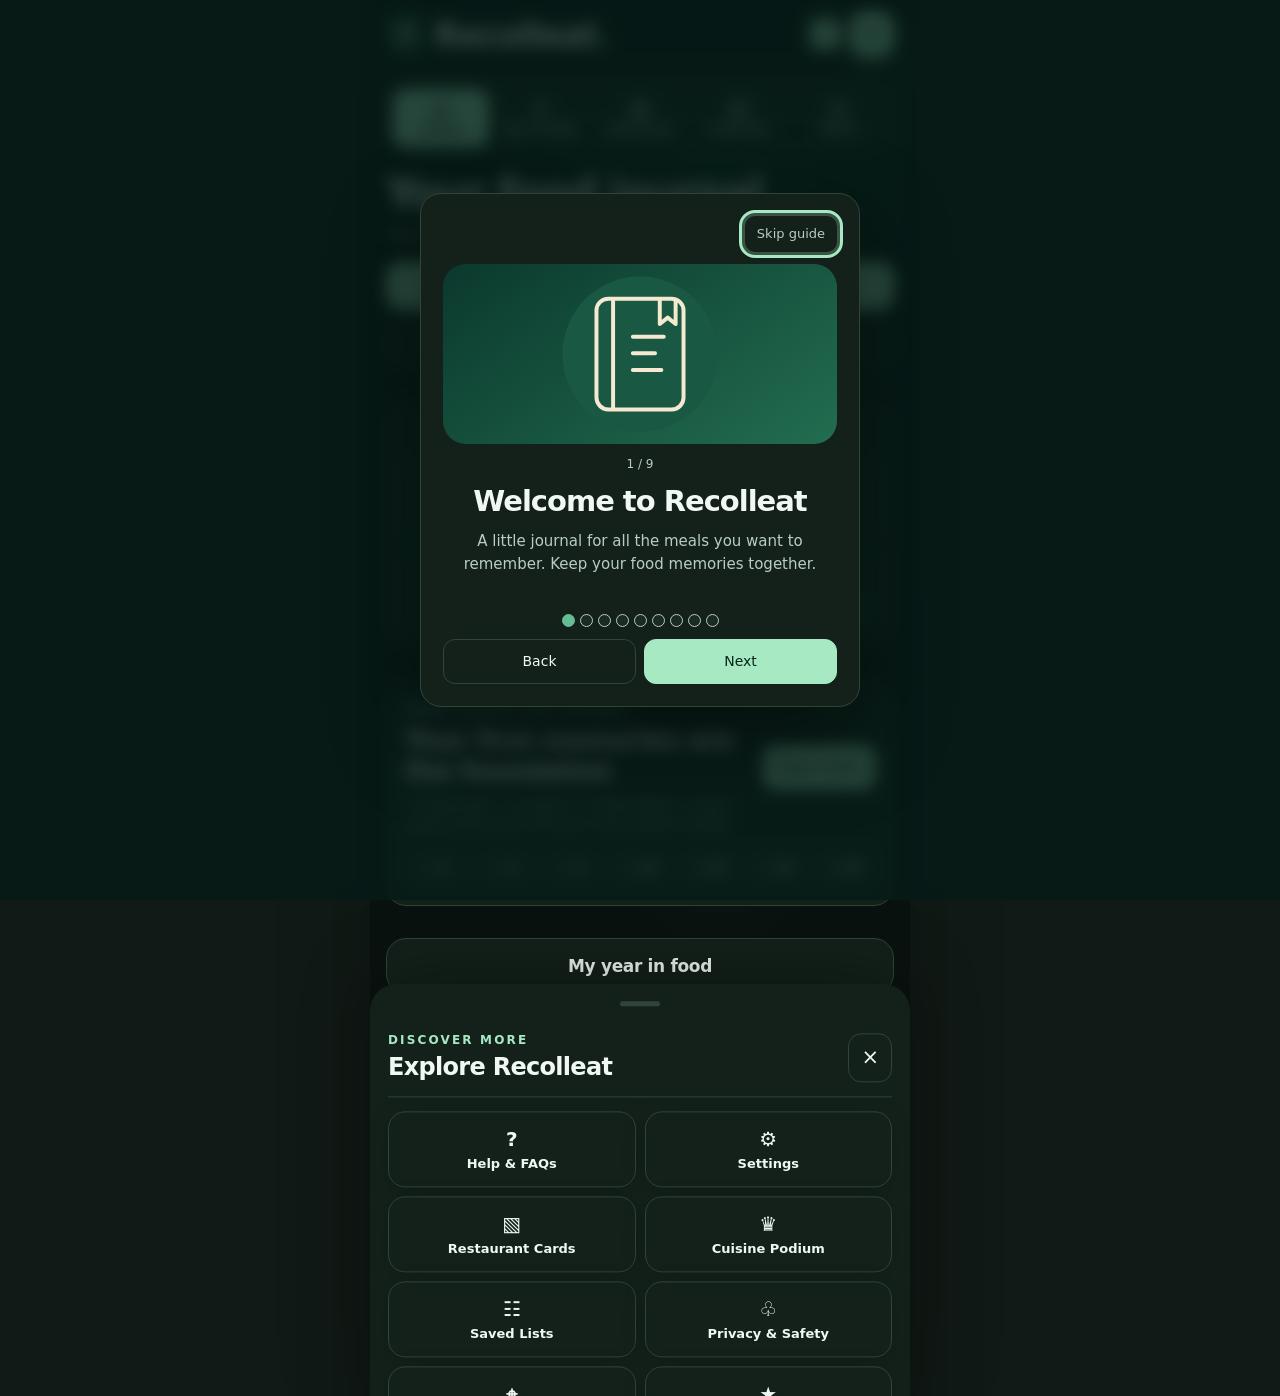
==== index.html @ 38f5b026 "Add files via upload" ====
<!DOCTYPE html>

<html lang="en">
<head>
<meta charset="utf-8"/>
<meta content="width=device-width,initial-scale=1,viewport-fit=cover" name="viewport"/>
<title>Recolleat · Your Food Journal</title>
<meta name="recolleat-build" content="4.49"/>
<script>try{if(localStorage.getItem("recolleat-opened-v43"))document.documentElement.classList.add("recolleat-returning")}catch(e){}</script>
<script>/* Use extra bottom clearance only when the hosting platform inserts its own banner. */
if (location.hostname === 'tiiny.site' || location.hostname.endsWith('.tiiny.site')) {
  document.documentElement.classList.add('recolleat-on-tiiny');
}
</script>
<script>
/* Optional typography is OFF until the visitor explicitly enables Google Fonts. */
try {
 if (localStorage.getItem('recolleat-google-fonts-opt-in-v2') === 'yes') {
  const link=document.createElement('link');
  link.rel='stylesheet';
  link.href='https://fonts.googleapis.com/css2?family=Fraunces:opsz,wght@9..144,400..900&display=swap';
  document.head.appendChild(link);
 }
} catch (error) { /* Journal remains available with local system fonts. */ }
</script>
<link rel="stylesheet" href="./recolleat-v4-49.css"/>
<link href="./manifest.webmanifest?v=4.49" rel="manifest"/><link rel="apple-touch-icon" sizes="180x180" href="./apple-touch-icon.png?v=4.49"/><meta name="apple-mobile-web-app-capable" content="yes"/><meta name="apple-mobile-web-app-status-bar-style" content="default"/><meta name="apple-mobile-web-app-title" content="Recolleat"/><meta content="#0b5b37" name="theme-color"/>
<link rel="icon" type="image/png" href="./icon-192.png?v=4.49"/></head>
<body>
<div id="recolleatSplash" class="recolleat-splash" role="status" aria-live="polite" aria-label="Opening Recolleat">
  <div class="splash-sky" aria-hidden="true"><span class="sky-beam"></span><span class="cloud cloud-left"></span><span class="cloud cloud-right"></span><span class="cloud cloud-back"></span><span class="cloud cloud-foreground"></span><span class="cloud cloud-high"></span></div>
  <div class="splash-center" aria-hidden="true"><div class="splash-thought"><span class="thought-dot first"></span><span class="thought-dot second"></span><svg viewBox="0 0 112 112" class="thought-utensils" aria-hidden="true"><path d="M42 25v29m-8-29v29m16-29v29m-16 0c0 8 16 8 16 0m-8 0v31M69 25v62m0-62c12 13 14 31 0 31" stroke="currentColor" stroke-width="7" fill="none" stroke-linecap="round"/></svg></div></div>
  <div class="splash-brand" aria-hidden="true"><span class="splash-brand-mark"><img class="reco48-brand-img" src="./icon-192.png?v=4.49" alt=""/></span><strong>Recolleat</strong></div>
  <button id="splashSkip" type="button" class="splash-skip">Skip intro</button>
</div>
<a class="recolleat-skip-link" href="#mainJournalContent">Skip to journal content</a>
<div class="app">
<aside aria-label="Recolleat navigation" class="app-sidebar" id="appSidebar">
<div class="sidebar-top">
<span class="sidebar-brand" title="Recolleat"><img class="reco48-brand-img" src="./icon-192.png?v=4.49" alt="Recolleat"/></span>
<span class="sidebar-brand-name">RECOLLEAT</span>
<button aria-label="Collapse sidebar" class="sidebar-toggle" id="sidebarToggle" title="Collapse sidebar" type="button">‹</button>
</div>
<div class="sidebar-section-heading">INDEX / EXPLORE</div>
<nav aria-label="Main sections" class="sidebar-nav">
<button class="active" data-view="home" title="Home" type="button"><span aria-hidden="true" class="sidebar-icon">⌂</span><span class="sidebar-text">Home</span></button>
<button data-view="table" title="Collection" type="button"><span aria-hidden="true" class="sidebar-icon"><svg viewbox="0 0 24 24"><rect height="16" rx="2" width="18" x="3" y="4"></rect><path d="M3 10h18M9 10v10M15 10v10"></path></svg></span><span class="sidebar-text">Collection</span></button>
<button data-view="cards" title="Cards" type="button"><span aria-hidden="true" class="sidebar-icon"><svg viewbox="0 0 24 24"><rect height="7" rx="1.5" width="7" x="3" y="3"></rect><rect height="7" rx="1.5" width="7" x="14" y="3"></rect><rect height="7" rx="1.5" width="7" x="3" y="14"></rect><rect height="7" rx="1.5" width="7" x="14" y="14"></rect></svg></span><span class="sidebar-text">Gallery</span></button>
<button data-view="account" title="Friends" type="button"><span class="sidebar-icon"><svg aria-hidden="true" class="m-nav-svg" fill="none" stroke="currentColor" stroke-linecap="round" stroke-linejoin="round" stroke-width="1.85" viewbox="0 0 24 24"><circle cx="9" cy="8" r="3"/><path d="M3 20v-2a6 6 0 0 1 12 0v2M16 5a3 3 0 0 1 0 6m2 3a5 5 0 0 1 3 5v1"/></svg></span><span class="sidebar-text">Friends</span></button>
<button data-view="map" title="Map" type="button"><span aria-hidden="true" class="sidebar-icon"><svg viewbox="0 0 24 24"><path d="M9 18l-6 3V6l6-3m0 15 6 3m-6-3V3m6 18 6-3V3l-6 3m0 15V6"></path></svg></span><span class="sidebar-text">Places</span></button>
<button data-view="cuisines" title="Cuisine" type="button"><span aria-hidden="true" class="sidebar-icon"><svg viewbox="0 0 24 24"><path d="m12 3 8 9-8 9-8-9 8-9Z"></path><path d="M12 7v10M7 12h10"></path></svg></span><span class="sidebar-text">Cuisine Rankings</span></button>
<button data-view="settings" title="Settings" type="button"><span aria-hidden="true" class="sidebar-icon"><svg viewbox="0 0 24 24"><path d="M12 3v18M5 7h14M6 7l-4 8h8L6 7Zm12 0-4 8h8l-4-8ZM8 21h8"></path></svg></span><span class="sidebar-text">Settings</span></button>

<button data-view="dishes" title="Dishes" type="button"><span aria-hidden="true" class="sidebar-icon"><svg viewbox="0 0 24 24"><path d="M5 3c14 0 14 18 0 18M19 3C5 3 5 21 19 21M8 6h8M8 18h8M6 12h12"></path></svg></span><span class="sidebar-text">Dishes</span></button>
<button data-view="lists" title="Lists" type="button"><span aria-hidden="true" class="sidebar-icon"><svg viewbox="0 0 24 24"><path d="M8 6h13M8 12h13M8 18h13"></path><path d="M3 6h.01M3 12h.01M3 18h.01"></path></svg></span><span class="sidebar-text">My Lists</span></button>
<button data-view="visits" title="Visit history" type="button"><span aria-hidden="true" class="sidebar-icon"><svg viewbox="0 0 24 24"><circle cx="12" cy="12" r="9"></circle><path d="M12 7v5l4 2"></path></svg></span><span class="sidebar-text">Visit Timeline</span></button>
<button data-view="profile" title="Profile" type="button"><span aria-hidden="true" class="sidebar-icon"><svg viewbox="0 0 24 24"><circle cx="12" cy="8" r="4"></circle><path d="M4.5 21v-2.3c0-3.2 3-5.7 7.5-5.7s7.5 2.5 7.5 5.7V21"></path></svg></span><span class="sidebar-text">My Profile</span></button>
</nav>
<div class="sidebar-bottom"><span class="sidebar-bottom-mark">✦</span><span class="sidebar-text">A living record of good taste.</span></div>
</aside>
<div class="sidebar-scrim" id="sidebarScrim"></div>
<div class="workspace"><div id="storageCritical" class="v42-storage-warning" role="alert" hidden><strong>Journal storage unavailable.</strong> Nothing you add can be saved in this browser right now. Check site storage permissions or use the original site address. Do not import a backup here.</div>
<div class="mobile-top-stack">
<header>
<div class="header-brand"><button aria-label="Go to Home" id="mobileSidebarBtn" title="Go to Grand List" type="button">⌂</button><span class="recolleat-mark" aria-hidden="true"><img class="reco48-brand-img" src="./icon-192.png?v=4.49" alt=""/></span><div><div class="workspace-eyebrow">YOUR PERSONAL FOOD ARCHIVE</div><h1>Recolleat<span class="brand-dot">.</span></h1><p>Every great meal deserves to be remembered.</p></div></div>
<div class="header-actions">
<button aria-label="Open My Profile" class="header-profile-trigger" data-view="profile" title="Open My Profile" type="button"><span class="header-avatar" id="headerProfileAvatar">R</span><span id="headerProfileName">My profile</span></button>
<span class="local-pill">Private &amp; local</span>
<button id="exportBtn" title="Save a copy of your data">↥  Export</button>
<button id="importBtn" title="Restore a saved data file">↧  Import</button>
<input accept=".json,application/json" hidden="" id="importFile" type="file"/>
<div class="menu-wrap appearance-wrap" id="appearanceWrap">
<button aria-controls="appearanceMenu" aria-expanded="false" id="appearanceBtn" type="button"><span class="reco-theme-button-icon" aria-hidden="true">◈</span><span class="reco-theme-button-copy"><strong>Colour themes</strong><small>Personalise your journal · unlock as you collect</small></span><span class="reco-theme-chevron" aria-hidden="true">⌄</span></button>
<div class="popover appearance-menu" id="appearanceMenu">
<div class="appearance-heading"><div><strong>Your colour collection</strong><p>New looks earned through your restaurant journal.</p></div><button class="mode-toggle" id="modeToggle" type="button">☾ Dark</button></div>
<div class="reco-theme-progress" aria-label="Colour unlock progress">
  <div class="reco-theme-progress-line"><span>RESTAURANT MILESTONES</span><strong id="themeUnlockCount">0 / 10</strong></div>
  <div class="reco-theme-progress-track" role="progressbar" aria-label="Progress towards next colour theme" aria-valuemin="0" aria-valuemax="10" aria-valuenow="0" id="themeUnlockMeter"><div id="themeUnlockFill"></div></div>
  <p id="themeUnlockMessage">Log 10 restaurants to unlock Plum &amp; Champagne.</p>
  <div class="reco-theme-milestones" aria-label="Theme milestones"><span>10</span><span>20</span><span>30</span><span>40</span></div>
  <small>Recolleat Classic and Black &amp; White are always free to use. Other colours unlock at 10, 20, 30 and 40 saved restaurants. Visits and unfinished drafts do not count. Once earned, colour themes stay unlocked even if you later remove restaurants. Imports count and unfinished drafts do not.</small>
</div>
<div class="reco-theme-selection-title">CHOOSE YOUR PALETTE <span id="themeUnlockedTotal">2 of 6 available</span></div>
<div class="appearance-swatches" id="appearanceSwatches">
<button class="palette-option" data-palette="mint" data-required="0" type="button"><span class="swatch-colours"><i style="background:#063b28"></i><i style="background:#ffffff"></i><i style="background:#a6efb6"></i></span><span>Recolleat Classic</span></button>
<button class="palette-option" data-palette="original" data-required="0" type="button"><span class="swatch-colours"><i style="background:#111113"></i><i style="background:#ffffff"></i><i style="background:#666666"></i></span><span>Black &amp; White</span></button>
<button class="palette-option" data-palette="royal" data-required="10" type="button"><span class="swatch-colours"><i style="background:#140b28"></i><i style="background:#d6b25e"></i><i style="background:#eee4d8"></i></span><span>Plum &amp; Champagne</span></button>
<button class="palette-option" data-palette="citrus" data-required="20" type="button"><span class="swatch-colours"><i style="background:#2636e7"></i><i style="background:#d8fa6a"></i><i style="background:#ff89d6"></i></span><span>Electric Citrus</span></button>
<button class="palette-option" data-palette="crimson" data-required="30" type="button"><span class="swatch-colours"><i style="background:#290d17"></i><i style="background:#be3a50"></i><i style="background:#ffdfcf"></i></span><span>Crimson Red</span></button>
<button class="palette-option" data-palette="golden" data-required="40" type="button"><span class="swatch-colours"><i style="background:#291e10"></i><i style="background:#c89a45"></i><i style="background:#fff3cd"></i></span><span>Golden Hour</span></button>
</div>
</div>
</div>
<button class="quick-top-btn" id="quickAddBtn" type="button" hidden aria-hidden="true" tabindex="-1">Quick Add</button><button class="primary" id="addBtn" type="button" aria-label="Add a restaurant and log your visit"><svg class="reco34-add-icon" viewBox="0 0 24 24" width="24" height="24" fill="none" stroke="currentColor" stroke-width="2.5" stroke-linecap="round" aria-hidden="true" focusable="false"><path d="M12 4V20M4 12H20"/></svg></button>
</div>
</header>

</div>
<nav aria-label="Main navigation" class="mobile-bottom-nav" id="mobileBottomNav"><button aria-label="Home" class="active" data-mobile-view="home" type="button"><svg aria-hidden="true" class="m-nav-svg" fill="none" stroke="currentColor" stroke-linecap="round" stroke-linejoin="round" stroke-width="1.85" viewbox="0 0 24 24"><path d="m3 10 9-7 9 7v10a1 1 0 0 1-1 1h-5v-7H9v7H4a1 1 0 0 1-1-1z"></path></svg><span class="m-nav-label">Home</span></button><button aria-label="My Profile" data-mobile-view="profile" type="button"><svg aria-hidden="true" class="m-nav-svg" fill="none" stroke="currentColor" stroke-linecap="round" stroke-linejoin="round" stroke-width="1.85" viewBox="0 0 24 24"><circle cx="12" cy="8" r="4"/><path d="M4.5 21v-2.3a7.5 7.5 0 0 1 15 0V21"/></svg><span class="m-nav-label">My Profile</span></button><button aria-label="Collection" data-mobile-view="table" type="button"><svg aria-hidden="true" class="m-nav-svg" fill="none" stroke="currentColor" stroke-linecap="round" stroke-linejoin="round" stroke-width="1.85" viewbox="0 0 24 24"><rect x="3" y="4" width="18" height="16" rx="2"></rect><path d="M7 9h10M7 13h10M7 17h6"></path></svg><span class="m-nav-label">Collection</span></button><button aria-label="Calendar" data-mobile-view="visits" type="button"><svg aria-hidden="true" class="m-nav-svg" fill="none" stroke="currentColor" stroke-linecap="round" stroke-linejoin="round" stroke-width="1.85" viewBox="0 0 24 24"><rect x="3" y="5" width="18" height="16" rx="2"/><path d="M7 3v4M17 3v4M3 10h18M8 14h3M8 17h4"/></svg><span class="m-nav-label">Calendar</span></button><button aria-label="More" id="mobileMoreBtn" type="button" aria-expanded="false" aria-controls="mobileMoreSheet"><svg aria-hidden="true" class="m-nav-svg" fill="none" stroke="currentColor" stroke-linecap="round" stroke-linejoin="round" stroke-width="1.85" viewbox="0 0 24 24"><path d="M3 6h18M3 12h18M3 18h18"></path></svg><span class="m-nav-label">More</span></button></nav>

<section class="mobile-intro" id="mobileIntro"><div><span class="mobile-eyebrow">YOUR PERSONAL FOOD JOURNAL</span><h2 id="mobileSectionTitle">The Collection</h2><p id="mobileSectionSubtitle">Your restaurants, ranked your way.</p></div><div style="display:flex;align-items:flex-end;flex-direction:column;gap:5px"><span class="mobile-collection-badge" id="mobileCurrentCount">0 saved</span></div></section>

<section class="reco-pulse" id="recoPulse" aria-label="Your journal at a glance" hidden>
  <div class="reco-pulse-head">
    <div><span class="reco-pulse-kicker">YOUR FOOD JOURNAL</span>
      <h3 id="recoPulseHeadline">Your food journal</h3>
      <p id="recoPulseIntro">Log a meal, explore your journal or scan a receipt.</p>
    </div>
    <div class="reco-pulse-actions"><button type="button" class="primary" id="recoPulseLog">+ Add restaurant</button><button type="button" id="recoReceiptOpen" class="reco-receipt-trigger">Scan receipt</button><button id="freshHomeDiscover" type="button">Find restaurants <span aria-hidden="true">↗</span></button></div>
  </div>
  <section class="reco-hub-glance" aria-labelledby="recoGlanceTitle"><h3 id="recoGlanceTitle">At a glance</h3><div class="profile-stats-grid" id="profileStats"></div></section>
  <div id="recoJourney" class="reco-journey" aria-live="polite"></div>
  <details class="reco-home-memories"><summary>Meals worth remembering <span>See your memories</span></summary><div id="recoMemoryFeed" class="reco-memory-feed" aria-label="Your food memories"></div></details>
  <details class="reco-year-wrap" id="recoYearWrap"><summary>My year in food</summary><div class="reco-year-wrap-body"><label>Year <select id="recoYearSelect" aria-label="Yearly Wrapped year"></select></label><div id="recoYearContent" aria-live="polite"></div></div></details>
  <div class="reco-pulse-bottom"><details class="reco-pulse-feature" id="recoPulseFeature"></details><div class="reco-pulse-recent"><span>LOG AGAIN · LAST 20 DAYS</span><div id="recoPulseRecent"></div></div></div>
  <div class="reco-theme-home" id="recoThemeHome" aria-label="Next colour unlock goal"><div class="reco-theme-home-head"><div><span class="reco-theme-home-kicker">YOUR NEXT COLOUR</span><strong id="recoThemeHomeTitle">Plum &amp; Champagne</strong><small id="recoThemeHomeDescription">Log 10 restaurants to unlock a new look.</small></div><button type="button" id="recoThemeHomeOpen">Explore themes</button></div><div class="reco-theme-home-track"><div id="recoThemeHomeFill"></div></div></div>
  <div class="reco-pulse-backup" id="recoPulseBackup" hidden><span id="recoPulseBackupText"></span><button type="button" id="recoPulseExport">Export backup</button></div>
</section>
<section class="stats">
<div class="stat"><span>Restaurants</span><strong id="statCount">0</strong></div>
<div class="stat"><span>Average food score</span><strong id="statAvg">—</strong></div>
<div class="stat"><span id="statCuisineLabel">Top cuisine</span><strong id="statCuisine">—</strong><small id="statCuisineSub" hidden></small></div>
<div class="stat"><span>Average price per person</span><strong id="statSpend">—</strong></div>
</section>
<section class="controls"><div class="search-wrap"><input aria-label="Search your restaurant collection" class="search" id="search" type="search" enterkeyhint="search" autocomplete="off" placeholder="Find restaurants, dishes or visit notes…"/><button id="v41ClearSearch" type="button" aria-label="Clear search" hidden>×</button></div><div class="grand-list-tools" id="grandListTools"><span class="list-tools-caption">GRAND LIST CONTROLS</span> <div class="menu-wrap">
<button id="filterBtn" title="Filter"><span aria-hidden="true" class="sidebar-icon"><svg viewbox="0 0 24 24"><path d="M4 5h16M7 12h10M10 19h4"></path></svg></span><span class="sidebar-text">Filter <span id="filterCount"></span></span></button>
<div class="popover" id="filterMenu">
<div class="popover-title">Filters</div>
<label>Location<select id="filterLocation"><option value="">All locations</option></select></label>
<label>Cuisine<select id="filterCuisine"><option value="">All cuisines</option></select></label>
<label>Group vibe<select id="filterVibe">
<option value="">Any vibe</option><option>Solo</option><option>Date</option><option>Friends</option><option>Party</option><option>Family</option>
</select></label>
<label>Region<select id="filterRegion">
<option value="">All places</option>
<option value="uk">United Kingdom only</option>
<option value="international">International only</option>
</select></label>
<label>Service<select id="filterService">
<option value="">Any service</option><option>Horror</option><option>Sloppy</option><option>Average</option><option>Respectable</option><option>Lovely</option>
</select></label>
<div class="pair">
<label>Minimum rating<input id="filterMinScore" max="100" min="0" placeholder="0" type="number"/></label>
<label>Minimum value<input id="filterMinValue" max="100" min="0" placeholder="0" step="1" type="number"/></label>
</div>
<label>Maximum £ / person<input id="filterMaxSpend" max="75" min="0" placeholder="75" type="number"/></label>
<div class="popover-actions"><button id="clearFilters">Clear</button><button class="primary" id="applyFilters">Apply</button></div>
</div>
</div>
<div class="menu-wrap">
<button id="sortBtn" title="Sort"><span aria-hidden="true" class="sidebar-icon"><svg viewbox="0 0 24 24"><path d="M7 4v16m0-16-3 3m3-3 3 3M17 20V4m0 16 3-3m-3 3-3-3"></path></svg></span><span class="sidebar-text">Sort</span></button>
<div class="popover" id="sortMenu">
<div class="popover-title">Sort</div>
<label>Property<select id="sortProperty">
<option value="grandRank">Overall rank</option><option value="overallScore">Overall score</option><option value="updatedAt">Last updated</option><option value="lastVisited">Last visited</option><option value="visitCount">Number of visits</option><option value="foodScore">Food rating</option>
<option value="valueScore">Value for money</option><option value="restaurant">Restaurant</option><option value="pp">Price / person</option>
<option value="location">Location</option>
<option value="cuisine">Cuisine</option><option value="service">Service</option>
</select></label>
<label>Direction<select id="sortDirection"><option value="asc">Ascending</option><option value="desc">Descending</option></select></label>
<button class="primary" id="applySort" style="width:100%;margin-top:10px">Apply sort</button>
</div>
</div>
<div aria-label="Grand List display" class="grand-list-view-switch" role="group">
<button data-view="table" id="listTableTab" title="Show restaurant table" type="button"><span aria-hidden="true" class="sidebar-icon"><svg viewbox="0 0 24 24"><rect height="16" rx="2" width="18" x="3" y="4"></rect><path d="M3 10h18M9 10v10M15 10v10"></path></svg></span>Table</button>
<button hidden aria-hidden="true" tabindex="-1" data-view="graph" id="listGraphTab" title="Show Patterns &amp; Trends graph" type="button"><span aria-hidden="true" class="sidebar-icon"><svg viewbox="0 0 24 24"><path d="M4 20V5M4 20h17M7 15l5-6 4 3 5-8"></path></svg></span>Graph</button>
</div>
</div></section><div class="mobile-quick-controls" id="mobileControlMount"></div>
<div class="chips" id="chips"></div><div class="reco-search-result-status" id="recoSearchResultStatus" role="status" aria-live="polite" hidden></div>
<main id="mainJournalContent" tabindex="-1"><section aria-label="Restaurant feed" id="mobileHome"><div class="mobile-list-header"><h3>Grand list</h3><span id="mobileResultCount">0 restaurants</span></div>
<section id="v41Welcome" class="v41-onboarding" aria-labelledby="v41WelcomeTitle" hidden>
  <span class="v41-eyebrow">START YOUR COLLECTION</span>
  <h3 id="v41WelcomeTitle">Your next great meal belongs here.</h3>
  <p>Add a restaurant in seconds, or record a full review with dishes and visits. Your journal is private on this device.</p>
  <div class="v41-onboarding-actions"><button type="button" id="v41StartQuick" class="v41-main-cta">Quick Add</button><button type="button" id="v41StartFull">Full review</button></div>
</section>
<div class="v41-nextstep" id="v41NextStep" hidden aria-live="polite"><div><span class="v41-eyebrow">PICK UP WHERE YOU LEFT OFF</span><b id="v41NextTitle"></b><p id="v41NextCopy"></p></div><button type="button" id="v41NextAction">Continue</button></div>
<div class="jump-recents"><form id="rankJumpForm" class="rank-jump" aria-label="Jump to rank"><label for="rankJumpNumber">Jump to rank</label><input id="rankJumpNumber" type="number" min="1" inputmode="numeric" placeholder="e.g. 65"/><button type="submit">Go</button></form><div class="recent-places"><span>Recently opened</span><div id="recentRestaurantChips" class="recent-chips"></div></div></div>
<section class="drafts-panel" id="draftsPanel" aria-label="Unfinished restaurant drafts" hidden><div class="drafts-head"><strong>Saved drafts</strong><span id="draftsCount"></span></div><div id="draftCards"></div></section><div id="mobileRestaurantFeed" style="display:grid;gap:11px"></div><button id="mobileShowMoreRestaurants" class="recolleat-show-more" type="button">Show 5 more restaurants</button>
<details class="needs-attention" id="needsAttention" hidden><summary id="attentionSummary">Collection check</summary><div id="attentionItems"></div></details></section>
<section class="table-shell" id="tableView">
<table>
<thead><tr>
<th data-sort="grandRank">Rank <i></i></th>
<th data-sort="restaurant">Restaurant <i></i></th>
<th data-sort="overallScore">Overall <i></i></th>
<th data-sort="cuisine">Cuisine <i></i></th>
<th data-sort="foodScore">Food <i></i></th>
<th>Picture</th>
<th data-sort="valueScore">Value <i></i></th>
<th>Items</th>
<th data-sort="service">Service <i></i></th>
<th>Vibe</th>
<th data-sort="pp">£ pp <i></i></th>
<th data-sort="location">Location <i></i></th>
<th>Notes</th>
<th>Last visited</th>
<th>Visits</th>
<th></th>
</tr></thead>
<tbody id="tbody"></tbody>
</table>
<div class="empty" id="emptyTable"><b>No matching restaurants.</b>Change the filters or add a restaurant.</div>
</section><button type="button" class="reco-load-more" id="recoTableMore" hidden>Show more restaurants</button>
<section class="cards" id="cardView"></section><button type="button" class="reco-load-more" id="recoCardMore" hidden>Show more cards</button>
<section class="map-view" id="mapView">
<div class="bubble-shell">
<div id="bubbleOverview">
<section class="fresh-discover" aria-labelledby="freshDiscoverTitle"><div class="fresh-discover-head"><span class="fresh-kicker">FIND YOUR NEXT TABLE</span><h3 id="freshDiscoverTitle">Discover restaurants</h3><p>Search your journal or explore somewhere new.</p></div><label for="freshPlaceQuery" class="fresh-label">Restaurant, cuisine or location</label><div class="fresh-searchbox"><svg viewBox="0 0 24 24" fill="none" stroke="currentColor" stroke-width="1.8" aria-hidden="true"><circle cx="10.5" cy="10.5" r="6.5"/><path d="m16 16 5 5"/></svg><input id="freshPlaceQuery" type="search" maxlength="160" placeholder="e.g. ramen in London" autocomplete="off"/></div><div id="freshPlaceStatus" role="status" aria-live="polite" class="fresh-place-status"></div><div id="freshPlaceResults" class="fresh-place-results"></div><div class="fresh-discover-actions"><a id="freshMapsLink" href="https://www.google.com/maps/search/?api=1&amp;query=restaurants" target="_blank" rel="noopener noreferrer">Search Google Maps ↗</a><button type="button" id="freshLogPlace">Log a restaurant</button></div><small class="fresh-privacy-note">Maps opens externally with your search and normal connection information. Recolleat does not request your location or upload your journal.</small></section>
<div class="bubble-head">
<div>
<h2>Locations</h2>
<p>Your saved places, organised by location.</p>
</div>
</div>
<div class="bubble-stage reco34-location-grid" id="bubbleStage"></div>
<details class="reco-location-media" id="locationMediaManager"><summary>Manage location pictures</summary>
  <div class="reco-location-media-heading"><div><h3>Location pictures</h3><p>Choose a cover picture. Saved on this device.</p></div></div>
  <div class="reco-location-media-layout">
    <div class="reco-location-media-controls">
      <label for="locationImageLocation">Choose location</label>
      <select id="locationImageLocation" aria-label="Location to give a picture"></select>
      <div class="reco-location-media-actions">
        <label class="reco-location-gallery">Choose from gallery<input id="locationImage" type="file" accept="image/*" aria-label="Choose location picture from your device"></label>
        <button id="locationSearchImages" type="button">Search Google Images</button>
      </div>
      <p class="reco-location-media-note">Google Images opens with this location name. Save the picture you choose, then upload it from your gallery.</p>
      <details class="reco-location-media-advanced" id="locationPhotoMoreOptions"><summary>More picture options</summary>
        <p class="reco-location-media-note">If you copy an image from Google or another site, try pasting it here. Recolleat does not automatically download online images.</p>
        <button id="locationClipboardRead" type="button">Paste copied image</button>
        <div class="reco-location-paste-zone" id="locationPasteZone" tabindex="0" role="group" aria-label="Paste location picture">On a computer: click here and press Ctrl+V or Cmd+V.</div>
        <button id="clearLocationImage" type="button" class="reco-location-remove">Remove location picture</button>
      </details>
      <p id="locationMediaStatus" class="reco-location-media-status" role="status" aria-live="polite"></p>
    </div>
    <div class="location-image-preview reco-location-image-preview" id="locationImagePreview" aria-label="Selected location picture preview"></div>
  </div>
</details>
</div>
<div class="location-detail" id="locationDetail">
<div class="location-detail-head">
<div>
<h2 id="locationDetailTitle"></h2>
<div class="muted" id="locationDetailSub"></div>
</div>
<button id="backToBubbles">← Back to locations</button>
</div>
<div class="location-detail-grid" id="locationDetailGrid"></div>
</div>
</div>
</section>
<section class="cuisine-view" id="cuisineView">
<div class="cuisine-header">
<div>
<h2 class="cuisine-internal-heading">Cuisine Rankings</h2>
<p>Ranked after three restaurants. Tap a cuisine to open its passport.</p>
</div>
<div class="reco-31-cuisine-mode" role="group" aria-label="Cuisine ranking method"><button id="cuisineModeMedian" type="button" data-cuisine-mode="median" aria-pressed="true">Median</button><button id="cuisineModeMean" type="button" data-cuisine-mode="mean" aria-pressed="false">Mean</button></div>
</div>
<div class="cuisine-podium" id="cuisinePodium"></div>
<h3 class="cuisine-section-title">Qualified cuisines</h3>
<div class="cuisine-grid" id="cuisineGrid"></div>
<details class="reco-31-provisional"><summary>Provisional cuisines <span>1–2 restaurants · not ranked</span></summary><p class="provisional-note">Cuisines with fewer than 3 restaurants are not eligible for the podium.</p><div class="cuisine-grid" id="provisionalCuisineGrid"></div></details>
</section>
<section class="graph-view" id="graphView">
<div class="graph-panel">
<div class="graph-toolbar">
<label class="wide">X-axis<select id="graphX">
<option value="overallScore">Overall score</option>
<option value="foodScore">Food score</option>
<option value="service">Service</option>
<option value="valueScore">Value</option>
<option value="pp">£ pp</option>
<option value="location">Location</option>
<option value="cuisine">Cuisine</option>
</select></label>
<label class="wide">Y-axis<select id="graphY">
<option value="foodScore">Food score</option>
<option value="overallScore">Overall score</option>
<option value="service">Service</option>
<option value="valueScore">Value</option>
<option value="pp">£ pp</option>
<option value="location">Location</option>
<option value="cuisine">Cuisine</option>
</select></label>
<label class="wide">Line of best fit<select id="graphFitMode">
<option value="off">Disabled</option>
<option value="normal">Normal line of best fit</option>
<option value="filtered">Filtered line of best fit</option>
</select></label>
</div>
<div class="graph-filters">
<label>Cuisine<select id="graphFilterCuisine"><option value="">All cuisines</option></select></label>
<label>Location<select id="graphFilterLocation"><option value="">All locations</option></select></label>
<label>Region<select id="graphFilterRegion"><option value="">All regions</option><option value="uk">United Kingdom only</option><option value="international">International only</option></select></label>
<label>Minimum food<input id="graphFilterMinFood" max="100" min="0" placeholder="0" type="number"/></label>
<label>Minimum overall<input id="graphFilterMinOverall" max="100" min="0" placeholder="0" type="number"/></label>
<div class="graph-filter-actions"><button id="clearGraphFilters" type="button">Clear graph filters</button></div>
</div>
<div class="graph-chip-row" id="graphFilterChips"></div>
<div class="graph-zoom-toolbar"><span class="feature-muted">Zoom into your graph or use the mouse wheel to zoom, then drag empty space to pan.</span><div class="graph-zoom-buttons"><button aria-label="Zoom out" id="graphZoomOut" type="button">−</button><span id="graphZoomLabel">100%</span><button aria-label="Zoom in" id="graphZoomIn" type="button">+</button><button id="graphZoomReset" type="button">Reset zoom</button></div></div>
<svg aria-label="Interactive patterns graph" id="graphSvg" viewbox="0 0 1000 560"></svg>
<div class="graph-note" id="graphNote"></div>
</div>
<aside class="graph-side" id="graphDetail"><div class="muted">Click a dot on the scatter plot or a bar in the bar chart to inspect it.</div></aside>
</section>
<section class="lab-view" id="labView">
<div class="feature-heading"><div><span class="feature-kicker">RECOLLEAT / PREFERENCES</span><h2>Settings</h2><p>Choose how your journal works. Advanced options stay tucked away.</p></div><span class="feature-mark">⚙</span></div><details class="reco-settings-group" open><summary>Ranking &amp; scoring <small>Across your entire journal</small></summary>
<div class="feature-panel">
<div class="lab-toolbar"><h3>Global scoring weights</h3><button id="labReset" type="button">Reset to 60 / 20 / 20</button></div>
<form class="lab-weights-form" id="labWeightsForm" novalidate="">
<div class="lab-weight-grid">
<label>Food <span>Percentage</span><input id="labFood" inputmode="numeric" max="100" min="0" required="" step="1" type="number" value="60"/></label>
<label>Value <span>Percentage</span><input id="labValue" inputmode="numeric" max="100" min="0" required="" step="1" type="number" value="20"/></label>
<label>Service <span>Percentage</span><input id="labService" inputmode="numeric" max="100" min="0" required="" step="1" type="number" value="20"/></label>
</div>
<div class="lab-submit-bar"><p aria-live="polite" class="feature-muted" id="labTotal" role="status">60 / 20 / 20 default. Changes affect all overall rankings.</p><button class="primary" id="labSubmit" type="submit">Apply weights</button></div>
</form>
</div>
</details><details class="reco-settings-group"><summary>Appearance <small>Colour themes and display</small></summary><p>Use Colour themes in More to choose a palette, light or dark mode, and available unlocks.</p><button type="button" id="settingsAppearance">Open colour themes</button></details><details class="reco-settings-group"><summary>Data &amp; backups <small>Protect your restaurant memories</small></summary><p>Back up before updates. Your journal stays on this device unless you export and share it.</p><button type="button" id="settingsExport">Export backup</button> <button type="button" id="settingsImport">Import backup</button></details><details class="reco-settings-group"><summary>Privacy &amp; legal <small>Data, fonts and notices</small></summary><p>Review photo storage, optional Google Fonts, and your legal rights.</p><button type="button" id="settingsPrivacy">Privacy &amp; Safety</button><button type="button" id="settingsTerms" hidden aria-hidden="true" tabindex="-1">Terms of Use</button></details><details class="reco-settings-group"><summary>Help &amp; about <small>Understand Recolleat</small></summary><p>Need help with logging or scoring?</p><button type="button" id="settingsHelp">Help &amp; FAQs</button><p>Local-first food journal</p></details><div class="lab-highlights" hidden>
<div class="feature-panel"><h3>Top 3 restaurants</h3><div class="lab-podium" id="labTopRestaurants"></div></div>
<div class="feature-panel"><h3>Cuisine podium</h3><div class="lab-podium" id="labCuisinePodium"></div><p class="feature-muted">Only cuisines with 3+ restaurants qualify.</p></div>
</div>

</section>
<section class="dishes-view" id="dishesView">
<div class="feature-heading"><div><span class="feature-kicker">RECOLLEAT / COLLECTIBLE ARCHIVE</span><h2>Your Dishes</h2></div><span class="feature-mark">★</span></div>
<div class="dish-section-tabs" role="tablist" aria-label="Dishes sections">
<button type="button" class="active" id="dishTabHall" role="tab" aria-controls="dishPanelHall" aria-selected="true" data-dish-panel="hall">Hall of Flavour</button>
<button type="button" id="dishTabSignature" role="tab" aria-controls="dnaPanelSignature" aria-selected="false" data-dish-panel="signature">Signature Dishes</button>
<button type="button" hidden aria-hidden="true" tabindex="-1" id="dishTabCategories" role="tab" aria-controls="dishPanelCategories" aria-selected="false" data-dish-panel="categories">Category Books</button>
</div>
<section id="dishPanelHall" class="dish-tab-panel" role="tabpanel" aria-labelledby="dishTabHall">
<div class="feature-panel dish-toolbar">
<label>Find a dish<input id="dishSearch" placeholder="Search dish, cuisine or restaurant…"/></label>
<label hidden>Category<select id="dishCategoryFilter"><option value="">All categories</option></select></label>
<details class="reco-31-dish-filters"><summary>Filter &amp; sort</summary><label>Rarity<select id="dishRarityFilter"><option value="">All ratings</option><option value="food_legend">Food of Legend · 10</option><option value="unforgettable">Unforgettable · 9–&lt;10</option><option value="house_favourite">House Favourite · 8–&lt;9</option><option value="crave_worthy">Crave Worthy · 7–&lt;8</option><option value="everyday">Everyday · 6–&lt;7</option><option value="average">Average · 5–&lt;6</option><option value="one_time">Just the one time · 4–&lt;5</option><option value="terrible">Terrible · 3–&lt;4</option><option value="scam">Scam · 2–&lt;3</option><option value="torture">Potential Torture · &lt;2</option></select></label>
<label>Sort by<select id="dishSort"><option value="high">Highest rated</option><option value="low">Lowest rated</option><option value="name">Dish name</option><option value="restaurant">Restaurant</option></select></label>
<form id="dishRankJump" class="dish-rank-jump" aria-label="Jump to a dish rank">
<label for="dishJumpNumber">Jump to dish rank</label><input id="dishJumpNumber" type="number" min="1" step="1" inputmode="numeric" placeholder="#" aria-label="Dish rank"/><button type="submit">Go</button>
</form></details>
<label hidden>Add a dish to<select id="dishAddRestaurant"><option value="">Select restaurant</option></select></label>
<button id="dishAddBtn" type="button" hidden aria-hidden="true" tabindex="-1">+ Add dish</button>
</div>


<details class="reco-accordion" id="hallAccordion" data-compact="true" open="">
<summary class="reco-accordion-toggle"><span class="reco-acc-mark">✦</span><span class="reco-acc-title"><strong>Hall of Flavour</strong><small>Complete collectible ranking · every dish, every rating tier</small></span><span class="reco-acc-count" id="hallCount">All dishes</span><span class="reco-acc-chevron">⌄</span></summary>
<div class="reco-accordion-body" id="hallOfFlavour"></div>
<button id="toggleDishRanking" class="recolleat-show-more" type="button" aria-expanded="false">Show every dish in the ranking</button>
</details>

<div class="dish-stats dish-stats-bottom" id="dishStats" aria-label="Dish collection statistics"></div>
</section><!-- dishPanelHall -->
<section id="dishPanelCategories" hidden aria-hidden="true" class="dish-tab-panel" role="tabpanel" aria-labelledby="dishTabCategories" hidden><details class="reco-accordion dish-category-accordion" id="dishCategoriesAccordion" open>
<summary class="reco-accordion-toggle"><span class="reco-acc-mark">▣</span><span class="reco-acc-title"><strong>Category stamp books</strong><small>Open a collection and flip through every dish</small></span><span class="reco-acc-count" id="dishCategorySectionCount">Collections</span><span class="reco-acc-chevron">⌄</span></summary>
<div class="reco-accordion-body">
<div class="stamp-explainer"><span class="stamp-explainer-icon">📖</span><div><strong>Choose a collection to open its stamp book</strong><p>Each category is its own flip-through album with dish photographs, ratings and restaurant passports.</p></div></div>
<div class="dish-stamp-categories" id="dishCategoryHighlights"></div>
<div class="feature-panel dish-category-manager">
<div class="dish-category-manager-header"><div><h3>Manage your categories</h3><p class="feature-muted">Add or delete categories here. A dish can belong to several categories. Deleting a category never deletes dishes.</p></div><div class="category-add-inline"><input aria-label="New dish category" id="newDishCategory" placeholder="e.g. Street food"/><button id="addDishCategoryBtn" type="button">+ Add category</button></div></div>
<div class="category-catalog" id="dishCategoryCatalog"></div>
</div>
</div>
</details></section>
</section>
<section class="dna-view" id="dnaView">
<div class="feature-heading"><div><span class="feature-kicker">RECOLLEAT / YOUR PALATE</span><h2>Food DNA</h2></div><span class="feature-mark">DNA</span></div>
<div class="palate-nav legacy-dna-nav" role="tablist" aria-label="Dishes sections">
  <button type="button" class="active" role="tab" id="dnaTabCode" aria-controls="dnaPanelCode" aria-selected="true" data-dna-tab="code">Palate Code</button>
  <button type="button" role="tab" id="dnaTabSignature" aria-controls="dnaPanelSignature" aria-selected="false" data-dna-tab="signature">Signature Dishes</button>
  <button type="button" role="tab" id="dnaTabStamps" aria-controls="dnaPanelStamps" aria-selected="false" data-dna-tab="stamps">Culinary Stamps</button>
</div>
<section class="palate-tab-panel" id="dnaPanelCode" role="tabpanel" aria-labelledby="dnaTabCode" data-dna-panel="code"><div id="palateCodeContent"></div></section>
<section class="palate-tab-panel" id="dnaPanelSignature" role="tabpanel" aria-labelledby="dnaTabSignature" data-dna-panel="signature" hidden>
  <section aria-label="Signature dish exhibition" class="feature-panel signature-museum-panel">
    <div class="dna-collection-heading"><div><span class="feature-kicker">YOUR FOOD EXHIBITION</span><h3>Signature Dishes</h3><p class="feature-muted" id="dnaSignatureCount"></p></div><label class="museum-limit-label">Exhibit <select aria-label="Number of signature dishes" id="dnaTopCount"></select></label></div>
    <div class="dna-highlights" id="dnaHighlights"></div>
  </section>
</section>
<section class="palate-tab-panel" id="dnaPanelStamps" role="tabpanel" aria-labelledby="dnaTabStamps" data-dna-panel="stamps" hidden>
  <section class="feature-panel"><div class="passport-summary"><div><span class="feature-kicker">RECOLLEAT / ACHIEVEMENTS</span><h3>Culinary Stamps</h3><p class="feature-muted">Eight collectible achievement families, each with ten levels. These milestones still use your wider restaurant collection, not the dish-only Palate Code.</p><div class="passport-meta-strip"><span class="passport-meta-chip">8 stamp families</span><span class="passport-meta-chip">10 levels each</span><span class="passport-meta-chip">Your private collection</span></div></div><div class="feature-mark">✦</div></div><div class="passport-achievement-grid" id="culinaryPassport"></div></section>
</section>
</section>
<section class="list-view" id="listView">
<aside class="list-sidebar">
<div class="list-sidebar-head"><h3>Your lists</h3><button id="newListBtn">+</button></div>
<div id="savedLists"></div>
</aside>
<section class="list-main" id="listMain"></section>
</section>
<section class="visit-view" id="visitView" data-visit-mode="calendar">
<div class="visit-mode-tabs" role="tablist" aria-label="Visit history sections"><button id="visitCalendarTab" class="active" type="button" role="tab" tabindex="0" aria-selected="true">▦ Calendar</button><button id="visitWrappedTab" type="button" role="tab" tabindex="-1" aria-selected="false">✧ Monthly Wrapped</button></div>
<div class="visit-layout">
<section class="visit-panel">
<div class="visit-toolbar">
<div>
<h2>Visit history</h2>

</div>
<button class="primary" id="logVisitBtn">+ Log visit</button>
</div>
<div class="month-nav">
<button id="prevMonthBtn">←</button>
<strong id="calendarMonthLabel"></strong>
<button id="nextMonthBtn">→</button>
<button id="todayMonthBtn">Today</button><input aria-label="Jump to calendar month" title="Jump to month" id="calendarMonthJump" type="month">
</div>
<div class="calendar-grid" id="calendarGrid"></div>
<section class="visit-panel calendar-selected-panel" id="calendarSelectedPanel" style="margin-top:12px">
<div class="calendar-visit-heading"><h3 id="calendarSelectionLabel">Visits on selected date</h3><button id="calendarShowMonth" type="button" aria-pressed="false">All month</button></div>
<div class="visit-log" id="visitLog"></div>
</section>
</section>
<aside class="visit-panel">
<div class="month-summary">
<div><span>Visits</span><b id="monthVisitCount">0</b></div>
<div><span>Restaurants</span><b id="monthRestaurantCount">0</b></div>
<div><span>Food value</span><b id="monthFoodValue">—</b><small id="monthFoodValueCoverage">No values logged</small></div>
<div><span>You paid</span><b id="monthSpendTotal">—</b><small id="monthPersonalCoverage">No amounts logged</small></div>
<div><span>Treated meals</span><b id="monthTreatedCount">0</b><small>Paid for by someone else</small></div>
</div>

<details class="calendar-spend-details"><summary>Your spending trend <small>Last 12 months · personally paid</small></summary><div class="spend-chart" id="spendChart"></div></details>
<div class="reco-finance-card" id="recoFinance" aria-label="Your annual meal and payment insights"><div class="reco-finance-title"><h3>Your spending, clearly separated</h3><label>Year <select id="recoFinanceYear" aria-label="Year for financial insights"></select></label></div><div id="recoFinanceContent"></div></div>
</aside>
</div>
<section class="visit-panel wrapped-only-panel" id="wrappedStoryPanel" aria-label="Monthly Wrapped story"><div class="monthly-wrapped" id="wrappedReport"></div><div class="reco-wrapped-restaurants"><h3>Restaurants visited this month</h3><div class="month-restaurants" id="monthRestaurants"></div></div></section>

<details class="undated-visit-details"><summary>Visits without dates <span id="undatedVisitSummaryCount"></span></summary>
<section aria-label="Visits with no known date" class="visit-panel" style="margin-top:12px">
<div class="undated-log-head"><h3>Visits with unknown dates</h3><span class="undated-pill" id="undatedVisitCount">0</span></div>
<p class="visit-history-note">These visits count towards your restaurant total without appearing on the calendar or influencing monthly reports.</p>
<div class="visit-log" id="undatedVisitLog"></div>
</section></details>
</section>
<section aria-label="My profile" class="profile-page" id="profileView" style="display:none">

<div class="profile-intro"><h2>My Profile</h2></div>
<div class="profile-layout">
<div class="profile-identity-card">
<div class="profile-identity-art"><div class="profile-orbit profile-orbit-one"></div><div class="profile-orbit profile-orbit-two"></div><div aria-label="Your profile photo" class="profile-identity-avatar" id="profileBigAvatar" role="img">R</div><div class="profile-art-tag"></div></div>
<div class="profile-identity-content"><div class="profile-membership">YOUR JOURNAL</div><h3 id="profileDisplayName">Your name</h3><div class="reco49-profile-metrics"><div><b id="reco49Palate">????</b><small>Palate Code</small></div><div><b id="reco49Friends">—</b><small>Friends</small></div><div><b id="reco49Following">—</b><small>Following</small></div></div><div class="profile-location-tag" id="reco49Visibility">Local profile · Private on this device</div><button type="button" id="reco49FriendsLink" hidden>Open Friends</button></div>
</div>
</div><div class="reco49-profile-tabs" role="tablist" aria-label="Profile sections"><button type="button" role="tab" aria-selected="true" id="reco49TabAccount" aria-controls="reco49AccountSection" data-reco49-profile="account">Account</button><button type="button" role="tab" aria-selected="false" id="reco49TabPalate" aria-controls="profilePersonaHome" data-reco49-profile="palate">Palate Code</button><button type="button" role="tab" aria-selected="false" id="reco49TabStamps" aria-controls="profileStampsHome" data-reco49-profile="stamps">Achievements</button></div><div id="reco49AccountSection" role="tabpanel" aria-labelledby="reco49TabAccount"><button class="reco49-guide-link" type="button" id="reco49Replay">Explore the app guide</button><details class="profile-edit-card"><summary>Edit local profile picture and name <span aria-hidden="true">⌄</span></summary>
<div class="profile-section-heading"><div><div class="profile-kicker">PERSONAL DETAILS</div><h3>Edit profile</h3></div><span class="profile-number">01—02</span></div>
<form autocomplete="off" id="profileForm"><label class="profile-field-label" for="profileUsername">Username</label><input id="profileUsername" maxlength="30" placeholder="e.g. The Hungry Archivist" required="" type="text"/><div class="profile-hint">Up to 30 characters. This is your display name, not an online account.</div>
<label class="profile-field-label" for="profilePhotoInput">Profile picture</label><div class="profile-photo-actions"><div class="profile-edit-avatar" id="profileEditAvatar">R</div><div class="profile-photo-buttons"><label class="profile-upload-label" for="profilePhotoInput">Upload picture</label><button id="profileRemovePhoto" type="button">Remove picture</button></div></div><input accept="image/png,image/jpeg,image/webp,image/gif" hidden="" id="profilePhotoInput" type="file"/><p class="profile-hint">Images are resized and stored in this browser. Export a backup to keep a copy.</p>
<div class="profile-save-row"><button class="primary" type="submit">Save profile</button><span aria-live="polite" id="profileSaveStatus" role="status"></span></div></form>
</details><div id="recoProfileAccountMount"></div></div>
<section hidden class="profile-feature-panel" id="profilePersonaHome" role="tabpanel" aria-labelledby="reco49TabPalate" aria-label="Your Palate Code"><div class="profile-feature-title"><span>THE FOOD THAT MAKES YOU</span><h3>Your Palate Identity</h3></div></section>
<section hidden class="profile-stamps-feature" id="profileStampsHome" role="tabpanel" aria-labelledby="reco49TabStamps" aria-label="Achievements"></section>

</section>

<section id="accountView" class="reco-account-page" aria-label="Friends" style="display:none"><div id="recoFriendsMount"><section class="reco-account-panel" id="recoAccountPanel" aria-labelledby="recoAccountTitle"><div class="profile-kicker">PRIVATE CONNECTIONS</div><h3 id="recoAccountTitle">Account &amp; Friends</h3><p>Your private connections. Only entries you explicitly share are uploaded.</p><div id="recoAccountBody"></div><p id="recoAccountStatus" role="status" aria-live="polite"></p><p><a href="mailto:recolleat.paramount107@passmail.net">Contact safety support or appeal an account decision</a></p></section></div></section>
<section class="help-page" id="helpView" aria-label="Help and frequently asked questions" style="display:none">
  <div class="help-hero"><span class="privacy-eyebrow">YOUR RECOLLEAT GUIDE</span><h2>Help &amp; FAQs</h2><p>A quick guide to every main feature. Recolleat is a private food journal first: no account is required for the journal.</p><a class="help-feedback" href="https://docs.google.com/forms/d/e/1FAIpQLSc80f1pmRXgORQmy2X1wp_xggGetlXv198ZbsZZzsvX1XhyzA/viewform?usp=publish-editor" target="_blank" rel="noopener noreferrer">Send feedback ↗</a></div>
  <div class="help-guides">
    <article><span>01</span><h3>Home</h3><p>Log another meal, track collection milestones, and revisit food memories.</p></article>
    <article><span>02</span><h3>Collection</h3><p>Browse, search and rank your saved restaurants. Open passports to review the details.</p></article>
    <article><span>03</span><h3>Dishes</h3><p>Find Hall of Flavour and Signature Dishes in More. Log new dishes while adding a meal.</p></article>
    <article><span>04</span><h3>Calendar</h3><p>Log dated meals and view monthly restaurant summaries in Monthly Wrapped.</p></article>
    <article><span>05</span><h3>More</h3><p>Manage colour themes, backups, profile and advanced collection tools.</p></article>
  </div>
  <h3 class="help-faq-title">Frequently asked questions</h3>
  <div class="help-faq">
    <details><summary>Does Recolleat need an account or internet connection?</summary><p>No account is needed for the journal. Optional accounts support accepted friends and deliberate sharing of selected restaurant details. Saved entries work locally on this device. Initial installation and updates require internet access; your saved journal works offline.</p></details>
    <details><summary>How is a restaurant's overall score calculated?</summary><p>By default, food contributes 60%, value 20% and service 20%. You can change global scoring weights under More → Settings. Scores and rankings update without changing the underlying restaurant ratings.</p></details>
    <details><summary>Where is my Palate Code, and why are some letters unknown?</summary><p>Open My Profile from the Hub. Your four letters come from rated dishes and restaurant context. Price preference uses distinct priced restaurants and compares whether higher-priced meals tend to receive higher food ratings. A balanced result is shown as ≈ rather than inventing a preference. The maturity bar measures data coverage, not statistical certainty. The 16 possible personas are explained under World of Personas.</p></details>

    <details><summary>What does Palate Code measure?</summary><p>Palate Code uses your rated dishes and, for its spending dimension, the recorded cost per person or food value of your visits. The first dimensions describe cuisine breadth and repeated dish names; the others compare food ratings with price and measure rating generosity. The price trait uses rank association and compares lower-priced versus higher-priced rated restaurants, avoiding assumptions when prices are missing. It does not use a questionnaire or treat the number of visits as evidence of personality. Ratings from the same restaurant are averaged so a long menu does not dominate. A meaningful price spread is required: at least £10 or 20% of median cost, whichever is greater, between the lower and upper half medians. Typical cost is shown separately from rating preference. Near-neutral relationships can remain unassigned; the code may evolve as you add meals.</p></details>

    <details><summary>How do I add a location picture?</summary><p>Open Places and tap Add photo or Edit photo on a location card. Select Choose from gallery, or use the other picture options. Search Google Images opens a separate Google search using the location name; choose a picture you have the right to use, save it to your phone or computer, then upload it. More picture options supports pasting a copied image on compatible browsers. All selected location pictures are stored locally and shared by restaurant cards with the same location label. Online searches send the search query to Google.</p></details>
    <details><summary>How do I scan a receipt?</summary><p>Open Scan receipt from Home or Quick Log. Photograph a receipt. On supported browsers the app reads its text on-device. Where this is unavailable, copy the receipt text using your phone's text-recognition feature and paste it into the editor. Select the items you ate, correct prices, and transfer them into a Quick Log. Recolleat does not automatically upload or share receipts. Other applications used to copy text may have their own privacy terms.</p></details>
    <details><summary>How do I view the two sides of a restaurant passport?</summary><p>Open any restaurant card, then switch between Ratings and Journal. On a phone you can also swipe horizontally over the passport page. The Journal side contains visit history, notes, dishes, photographs and location.</p></details>
    <details><summary>How do I record a visit without knowing the date?</summary><p>Open the restaurant editor and add a visit with the date left blank. It counts as logged, but is excluded from month-specific charts.</p></details>
    <details><summary>Why do I see “10+” visits?</summary><p>Restaurant visit badges show 10+ after ten visits. Recolleat retains the exact number internally. Your profile only counts actual logged visit records.</p></details>
    <details><summary>How do Quick Add and drafts work?</summary><p>Tap Add to record a restaurant and its visit together. A food score is required to save a completed meal. Add multiple dishes and photographs immediately, or open More details for your meal value, cuisine and notes. Existing unfinished drafts remain available for editing and backup.</p></details>
    <details><summary>How do I tell different branches apart?</summary><p>Enter the precise branch name and neighbourhood. Each restaurant record remains independently editable.</p></details>
    <details><summary>How do I move my journal to another phone?</summary><p>Export a JSON backup from the Hub, install Recolleat at the same website address on the new device, then import the backup. Changes do not synchronise automatically.</p></details>
    <details><summary>How do I install Recolleat on my phone?</summary><p>On iPhone, open the website in Safari and use Share → Add to Home Screen. On other phones, open the site in Chrome and choose Add to Home screen or Install app. Open once while connected to the internet to initialise offline caching.</p></details>
    <details><summary>Where are my photos and restaurant details stored?</summary><p>In browser storage on this device, not in a Recolleat cloud account. Clearing site data or removing the app can delete them, so export backups regularly.</p></details>
    <details><summary>How do I unlock more colour themes?</summary><p>Open More → Colour themes. Recolleat Classic and Black &amp; White are available immediately. Plum &amp; Champagne unlocks at 10 saved restaurants, Electric Citrus at 20, Crimson Red at 30 and Golden Hour at 40. These are different saved restaurants, not visits, dishes or unfinished drafts. Your existing or imported saved restaurants count. Earned theme rewards are permanent, even after deleting an entry. All milestones stay on this device with your collection; no account is needed.</p></details>
    <details><summary>Can I change the colours and switch dark mode?</summary><p>Open More → Colour themes to view the unlock progress and choose an available palette. Light and dark mode are available for every unlocked theme, including both starting themes.</p></details>
    <details><summary>How do I send feedback or report a bug?</summary><p>Use the Send feedback link at the top of this page. Describe the screen and steps to reproduce; screenshots help.</p></details>
  </div>
</section>

 <section id="privacyView" class="privacy-page" aria-label="Privacy and Safety" style="display:none">
  <div class="privacy-hero"><span class="privacy-eyebrow">RECOLLEAT / PRIVACY BY DESIGN</span><h2>Privacy &amp; Safety</h2><p>What stays on your device, when a connection is made, and how to protect your collection.</p><p class="legal-updated">Last updated: 26 November 2026</p></div>
  <div class="privacy-grid">
    <article class="privacy-panel"><h3>Your journal is local by default</h3><p>Restaurant records, reviews, scores, dishes, dates, places, photographs, spending, lists and recovery snapshots are stored in this browser's IndexedDB database. Profile details, drafts, preferences and backup reminders are also stored in browser local storage. Optional online accounts also support deliberately published restaurant entries, friendship management and related safety records. The journal has no automatic synchronisation, public feed or advertising system; optional friends-only sharing is described below.</p><p>Only the selected previewed restaurant fields are intentionally uploaded when you choose to publish; receipts, photographs, spending and the rest of the journal remain local. Internet access to load the application still exposes technical connection data to the hosting infrastructure.</p></article>
    <article class="privacy-panel"><h3>Operator and contact details — publication incomplete</h3><p><strong>Service name:</strong> Recolleat. <strong>Contact email:</strong> <a href="mailto:recolleat.paramount107@passmail.net">recolleat.paramount107@passmail.net</a>. <strong>Legal operator's full name and any legally required establishment address:</strong> not yet supplied. These details still require verification and publication where applicable. The <a href="https://docs.google.com/forms/d/e/1FAIpQLSc80f1pmRXgORQmy2X1wp_xggGetlXv198ZbsZZzsvX1XhyzA/viewform?usp=publish-editor" target="_blank" rel="noopener noreferrer">optional feedback form</a> is hosted by Google and is not a substitute for a legal contact address.</p><p>If the operator is a data controller for hosting records or other processing, the controller identity and a working privacy contact must be stated here before publication. No operator identity has been invented.</p></article>
  </div>
  <details class="reco-legal-details" open><summary>What information is processed and why</summary><div><p><strong>Journal content:</strong> restaurant names, approximate locations you type, photos, ratings, dishes, notes, dates, price and payment fields, plus profile details. The purpose is to save and display your private journal and calculate your rankings, Palate Code, milestones, trends and recaps. You choose what to enter; there is no requirement to enter a real name or payment information.</p><p><strong>Camera and receipts:</strong> camera/gallery access starts only when you choose a photograph. The receipt preview uses a temporary browser image URL. If your browser exposes the TextDetector feature, optical character recognition is attempted on-device; otherwise you can paste text copied through another app, which has its own privacy terms. Recognised lines may contain card fragments or other personal information: review them before saving. Selected dishes and prices can be saved into the local journal; Recolleat does not automatically save the original receipt image as part of this workflow.</p><p><strong>Location pictures:</strong> You can choose a gallery image or paste a copied image for a location bubble. The selected image is compressed and stored in this browser in the local locations database, and is shared visually between restaurants using that location label. Recolleat does not automatically upload the picture. If you select Search Google Images, your browser opens Google and sends the location name in the search query; Google can process your connection information and is governed by its own privacy terms. Recolleat does not automatically retrieve or embed Google search results. Be mindful of image rights before reusing third-party pictures.</p><p><strong>Automated insights:</strong> journal statistics and preferences are derived locally from entries and do not make decisions with legal or similarly significant effects. They are not medical, nutritional or financial assessments.</p></div></details>
  <details class="reco-legal-details"><summary>Who may receive connection information</summary><div><p>Optional Google restaurant matching sends the search phrase and connection information to Google Maps when you explicitly search. Only the confirmed Google Place ID is retained in your local journal; other search results are not saved. You may deliberately include the identifier in a shared entry. Matching is currently disabled until configured. See <a href="https://policies.google.com/privacy" target="_blank" rel="noopener noreferrer">Google Privacy Policy</a> and <a href="https://maps.google.com/help/terms_maps/" target="_blank" rel="noopener noreferrer">Google Maps terms</a>.</p><p><strong>Optional restaurant discovery:</strong> searching your saved journal is local. If you choose Search Google Maps, Google receives the search text and normal connection information. Recolleat does not request your precise location or send the journal to Google. Google’s own settings and privacy notice govern the external Maps service.</p><p><strong>Website hosting:</strong> this edition is deployed on a Cloudflare Workers-hosted address. Cloudflare and network intermediaries can receive technical connection information, such as Internet Protocol addresses, request metadata and security logs, when the site is accessed. Whether the account enables additional analytics, the exact retention period, subprocessors and international transfer safeguards must be confirmed by the site operator.</p><p><strong>Optional Google Fonts:</strong> no Google Fonts request is made by default in this release. If you explicitly enable it below, your browser requests font resources from Google; Google can receive connection information such as your Internet Protocol address. You may disable subsequent font requests in the app’s Privacy &amp; Safety settings at any time. Disabling this setting does not retract any network request already completed.</p><p><strong>Feedback:</strong> selecting the external Google Forms feedback link takes you to a third-party site. Information you submit there is handled under Google's policies and the form owner's arrangements. No restaurant or journal data is sent there automatically.</p><p>Recolleat has no advertising identifiers or marketing email collection in this release (account email is used for authentication, not marketing). Optional Google Place ID matching is disabled until configured. The friends-only feed contains deliberately published entries. This is based on the distributed application code; hosting/account configurations must be checked separately.</p></div></details>
  <details class="reco-legal-details"><summary>Cookies, browser storage and choices</summary><div><p>Recolleat uses IndexedDB, local storage, a service worker and Cache Storage to run your requested offline journal, retain edits, remember appearance settings and keep the application available offline. Local storage also records your optional font and following preferences and, if enabled, the account refresh token. Session storage retains a temporary authentication verifier and pending invite. The app does not create advertising or analytics cookies. We have not verified whether the hosting platform adds its own cookies or other tracking technologies.</p><p>Under United Kingdom rules, browser storage is also a storage-and-access technology; it does not have to be called a cookie to be regulated. Functionally necessary storage and qualifying appearance preferences may rely on relevant exceptions; other non-exempt technologies require appropriate choice or consent.</p><div class="privacy-actions"><button type="button" id="privacyFontToggle" aria-pressed="false">Enable optional Google Fonts</button></div><p id="privacyFontStatus" class="privacy-status" role="status" aria-live="polite">Optional online font requests are disabled by default.</p></div></details>
  <details class="reco-legal-details"><summary>Lawful basis and international data transfers</summary><div><p>For processing for which the operator is a controller and United Kingdom data protection law applies, the proposed assessment is: providing user-requested journal functionality may rely on performance of a contract (Article 6(1)(b)); necessary site operation and protection against abuse may rely on legitimate interests (Article 6(1)(f), subject to a balancing assessment); optional Google Fonts requests are made only following your affirmative choice (consent, Article 6(1)(a), where applicable). Account authentication and requested friends-only publishing are proposed as necessary to deliver the optional service; abuse handling and safety moderation require a documented lawful basis and balancing assessment where applicable. Deliberate publication is a user control, not a blanket consent to unrelated processing. These bases require a final assessment by the identified operator and are not a verified representation of Cloudflare's own processing.</p><p>Technical data may be transferred outside the United Kingdom depending on hosting and optional third-party services. The specific destinations, adequacy arrangements and appropriate safeguards have not been confirmed. These must be documented by the operator before a compliant public launch. No automated profiling is used to make legally significant decisions.</p></div></details>
  <details class="reco-legal-details"><summary>Retention, backups and security limitations</summary><div><p>Journal data remains in this browser until you edit or delete it, clear site storage or lose access to that browser profile. A local recovery point resides on the same device and is <strong>not</strong> an off-device backup. The JSON export can contain your full journal, photographs, profile and spending information. <strong>Exported JSON is not encrypted by Recolleat</strong>; protect it, especially on shared devices, email and cloud drives.</p><p>Clearing app storage or uninstalling an installed web app can remove entries permanently. Export regularly and verify the downloaded file separately. Backups stored outside the app and any hosting logs are not deleted by Recolleat's local erase function. Hosting log retention remains unverified pending an operator-level review.</p><p>Camera/photo permissions are governed by your browser and device. Local storage is not guaranteed to be private from someone who can access your unlocked device or browser profile. Avoid recording payment card details and personal data about other people unless appropriate.</p></div></details>
  <details class="reco-legal-details"><summary>Your privacy rights and children</summary><div><p>You can access, correct, export and erase journal entries using the app. Where data protection law applies to processing by an identified controller, other rights may include access, correction, restriction, erasure, portability, objection and withdrawal of consent, depending on the lawful basis and circumstances. <strong>Your right to object to processing based on legitimate interests</strong> can be exercised by contacting the controller using the published contact email. You can turn off optional Google Fonts in the app's Privacy &amp; Safety settings. The operator must also provide a working data-protection complaints channel, acknowledge complaints within 30 days, investigate and explain the outcome, as required by the law effective June 2026. Send privacy requests or complaints to <a href="mailto:recolleat.paramount107@passmail.net">recolleat.paramount107@passmail.net</a>. The operator must maintain an effective response procedure and complete any remaining legally required identity disclosures.</p><p>You may complain to the United Kingdom <a href="https://ico.org.uk/make-a-complaint/" target="_blank" rel="noopener noreferrer">Information Commissioner's Office</a>. Recolleat is not specifically designed for children. Access is not age-verified. If children are likely to use this service, the operator must assess and satisfy the applicable Children's code obligations before launch.</p></div></details>
  <div class="reco-account-legal"><p><strong>Optional Palate Code sharing:</strong> If you explicitly publish your four-letter Palate Code, it is stored with your online account and visible to current and future accepted friends. Underlying journal data, spending, photographs and trait calculations remain local. The published snapshot is not automatically updated. You can remove it or pause sharing; blocking or removing a friend prevents later server access. Account deletion removes the stored code. Friends may retain copies or screenshots.</p><h3>Online accounts, friends and sharing — development release</h3><p>Recolleat is local-first. When you create an online account, Supabase processes your email, authentication data, display name, invitation code, friendships, blocked accounts and safety records. Google sign-in processes basic account identity, not contacts or journal history. Apple sign-in is included but not activated; ordinary email delivery is still restricted during development. The primary Supabase project is configured in London, United Kingdom; providers may process technical, support or other data internationally. See <a href="https://supabase.com/privacy">Supabase privacy information</a> and <a href="https://policies.google.com/privacy">Google privacy information</a>.</p><p>Sharing is optional and private by default. In My Profile → Sharing settings, choose one restaurant and preview the exact information before publishing. Its name, your online display name and publication date are always included; you may choose location and confirmed Google Place ID, overall rating, selected dish-rating list (up to 30 rated dishes), and written review. No photographs, receipts, visit dates, spending, collections, or local profile picture are uploaded by this sharing feature. The feed is chronological, filtered by your local following preferences. All currently accepted friends, including those accepted later, can see published entries unless blocked, suspended or sharing is paused. Friends can view your online name and visible shared entries, not the remainder of your journal. No public feed, direct messages, stranger discovery or comments exist.</p><p>Pause sharing to hide all your entries, resume to make them visible again, or stop sharing an individual entry to delete its server copy. Removing or blocking a friend prevents further server access by that account; previously viewed information or screenshots cannot be recalled. Local edits or local erasure do not automatically change or delete shared copies. Deleting the online account deletes the online profile, friendships and shared entries; your local journal is separate. Account reports, shared-entry report reasons, moderation decisions and audit records may remain with account or entry links removed where applicable. Reports can be reviewed by authorised moderators, including the reported shared text while available; the private journal is not accessible through the moderation feature. Final safety record retention and operational procedures must be confirmed before release.</p><p>Invite links carry a private invitation code in the URL fragment; opening a link does not automatically create a request. The code is stored briefly in browser session storage until sent or dismissed. Share links only with intended people; you can replace your code. Keep me signed in stores a refresh token in local storage; without it the session is held in memory. A temporary sign-in verifier is stored in session storage. Avoid persistent sign-in on shared devices. Contact <a href="mailto:recolleat.paramount107@passmail.net">safety and privacy support</a> for reports, complaints, appeals or data requests. This release is for controlled development testing, not public onboarding; legal operator, retention, international transfers and safety procedures remain to be verified.</p></div><div class="privacy-controls">
    <h3>Your local data controls</h3><p>Export before deleting. Erasure affects Recolleat's journal and local profile in this browser, not shared entries, online accounts, previously downloaded files, browser-managed offline application files or hosting logs. Manage online entries separately in My Profile.</p>
    <div class="privacy-actions"><button type="button" class="primary" id="privacyExport">Export my journal</button><button type="button" id="privacyErase" class="danger-outline">Erase this device's Recolleat journal</button></div>
    <p class="privacy-status" id="privacyStatus" role="status" aria-live="polite"></p>
  </div>
  <details class="reco-legal-details"><summary>Logging, scoring, presentation and archived categories</summary><div><p>Recolleat records a restaurant and visit together when you use Add. A food rating is required for completed Quick Log entries. Optional dish names, dish scores, photographs and a meal value (the value of food and drink attributable to you, not the whole table) are stored locally. The “Someone paid for my meal” choice records that you personally paid £0; otherwise personal payment is entered separately and may be unknown. This is an estimate, not a bank-verified transaction. Older visit entries with distinct personal-payment amounts are retained unless their meal value or payment status is changed.</p><p>Scoring weights and the cuisine ranking method (mean or median grand-list position) are saved in local preferences and included in new exported backups. Both options calculate on the device and are applied to displayed restaurant or cuisine rankings, respectively. Changing them recalculates displayed rankings but does not rewrite original food, value or service ratings. Older dish category information remains in existing records and backups for compatibility even though category books and category-entry controls are hidden. Graph data is not separately uploaded.</p><p>Photographs selected while adding a visit or dish are processed on-device into journal media and may be included in exported backups. My Profile displays any locally saved profile picture; it does not upload that picture. Optional accounts store identity, friend connections and explicitly shared text or ratings separately; there is no automatic journal cloud synchronisation or external journal image upload.</p></div></details>
<div class="privacy-notes"><h3>Legal information</h3><p>Read the <button type="button" class="legal-text-link" id="privacyTermsLink">Terms of Use</button>, or open the <a href="./privacy.html">standalone Privacy &amp; Safety notice</a>. This is an accurate description of the reviewed local-first client application, not a certification of the host's configuration or worldwide regulatory compliance.</p><p class="privacy-about">Recolleat · Draft legal notices pending operator verification · 26 November 2026</p></div>
 </section>
 <section id="termsView" class="privacy-page" aria-label="Terms of Use" style="display:none">
  <div class="privacy-hero"><span class="privacy-eyebrow">RECOLLEAT / TERMS</span><h2>Terms of Use</h2><p>Conditions for using the current free, local-first Recolleat journal.</p><p class="legal-updated">Last updated: 26 November 2026 · Build 4.49</p></div>
  <div class="privacy-panel"><h3>Publisher details — verification required</h3><p>Recolleat is the name of this service. <strong>Contact email:</strong> <a href="mailto:recolleat.paramount107@passmail.net">recolleat.paramount107@passmail.net</a>. The legal operator's name and any legally required establishment address have <strong>not</strong> yet been provided and must be completed where applicable before public launch. The external feedback form is not a legal contact channel. Nothing in these terms removes your mandatory consumer or data protection rights.</p></div>
  <div class="reco-account-legal"><h3>Accounts, friends and optional shared entries</h3><p>Online features are optional. Your journal remains local unless you deliberately publish selected restaurant details in My Profile. An online account is required for sharing; only accepted friends can see published entries, including future accepted friends. You can pause all sharing, delete shared entries, remove or block friends, and delete your online account. These actions stop further access through the service but cannot recall information already seen or copied. Shared copies are independent of local edits and backups. Photos and collections cannot be published in this build. Keep invitation links private. Do not impersonate others, harass, repeatedly send unwanted invitations, publish private information about others without permission, or post illegal, threatening, discriminatory, defamatory, exploitative or otherwise harmful content. You retain your rights in your content; by publishing you grant Recolleat limited permission to store and display those details to authorised friends and to process reports and enforce safety rules. This permission is limited to operating the requested feature and necessary safety handling; it does not transfer ownership.</p><p>Friends can report an account or individual shared entry. Authorised moderators may review reported content, hide entries or suspend accounts where necessary. You may contact <a href="mailto:recolleat.paramount107@passmail.net">safety support</a> to appeal, complain or report urgent concerns; contact emergency services if there is immediate danger. Do not rely on the app for emergency response. Account deletion removes online identity, friendships and shared entries; limited safety records may remain. The journal on your device is not erased by account deletion. This is a controlled development build. Public release requires verified operator details, documented retention, safety and complaints procedures, and applicable legal assessments.</p></div><details class="reco-legal-details" open><summary>1. Service and availability</summary><div><p>Recolleat is currently a free personal food journal for recording restaurants, dishes, photographs, visits, ratings and spending. It is supplied without a subscription or purchases in this build. It works locally in a compatible browser, with offline functionality subject to installation, storage availability and the browser's settings. An optional Recolleat account synchronises friend connections and explicitly published restaurant details. There is no automatic cloud backup or cross-device synchronisation of the private journal; published copies are available through the account.</p><p>Features, design and compatibility may change. Material changes should be disclosed clearly and not be used to override rights already established by applicable law. We cannot promise uninterrupted access or that browser-managed storage will never be lost.</p></div></details>
  <details class="reco-legal-details"><summary>2. Your content and permission to use the app</summary><div><p>You retain any rights you have in photographs, notes and other content you add. Recolleat does not claim ownership of your journal entries. You are responsible for content you choose to record and for having permission to use any third-party images or personal information you add.</p><p>You may use this release for your own lawful personal journaling. Do not interfere with its operation, attempt unauthorised access to hosting systems or redistribute the application code in breach of applicable intellectual property rights. Names of restaurants and third-party brands remain the property of their respective owners where applicable.</p></div></details>
  <details class="reco-legal-details"><summary>3. Backups, imports and deletion</summary><div><p>Journal content resides in device/browser storage. It may be removed by storage clearing, device loss, browser malfunction or website-origin changes. You should maintain separate verified exports. Exports may contain personal and financial information and are not encrypted by the app. Restoring a backup with the Replace option can overwrite existing records; review the warnings before proceeding.</p><p>The in-app erase control removes Recolleat's designated local records; it does not erase downloaded exports, device/cloud backups kept elsewhere, or hosting-provider logs. Do not uninstall or clear website data as an update procedure.</p></div></details>
  <details class="reco-legal-details"><summary>4. Ratings, receipt recognition and costs</summary><div><p>Ratings, Palate Code, trends and recaps are personal journal features, not objective restaurant assessments. Receipt text detection, price parsing, bill values and payment calculations may be incomplete or incorrect. Review original receipts and amounts before relying on them, especially where service charges, taxes or shared payments are involved. Recolleat is not a payment processor and does not provide professional financial, nutritional or medical advice.</p></div></details>
  <details class="reco-legal-details"><summary>5. Third-party services and privacy</summary><div><p>The application is hosted online, and visiting it involves technical exchanges with the hosting service. Optional Google Fonts connections occur only when enabled. External feedback forms and any links you elect to open are controlled by third parties. Their terms and privacy notices may apply. Read <button type="button" class="legal-text-link" id="termsPrivacyLink">Privacy &amp; Safety</button> for details about local storage and your choices.</p></div></details>
  <details class="reco-legal-details"><summary>6. Legal rights and liability</summary><div><p>Nothing in these terms excludes or limits liability where doing so would be unlawful, including liability for death or personal injury caused by negligence, fraud or fraudulent misrepresentation, or rights and remedies that cannot legally be excluded. If consumer-protection law applies, your statutory rights remain unaffected.</p><p>The app is a free personal journaling tool; you should independently check any important data and preserve backups. Any limitations of responsibility must be interpreted subject to applicable law and a fair balance of consumer rights, not as a blanket waiver of claims.</p></div></details>
  <details class="reco-legal-details"><summary>7. Changes, disputes and applicable law</summary><div><p>The release and notice date are shown above. Changes to the service and these terms will be published with updated dates; materially adverse changes should receive clear notice and must respect mandatory consumer protections. For a United Kingdom-based operator, English law may be intended to govern, but mandatory rights in the country where a consumer lives are not displaced where applicable. The operator's status and address must be verified before any contractual jurisdiction wording is finalised.</p><p>For general enquiries or complaints, contact <a href="mailto:recolleat.paramount107@passmail.net">recolleat.paramount107@passmail.net</a>. The operator must maintain an effective complaints process and complete any remaining legally required identity disclosures. The <a href="https://ico.org.uk/make-a-complaint/" target="_blank" rel="noopener noreferrer">Information Commissioner's Office</a> handles eligible data protection complaints; it is not a general consumer-contract dispute service.</p></div></details>
  <details class="reco-legal-details"><summary>Meal values and configurable scoring</summary><div><p>The simplified Meal value field is the value of food and drink attributable to the user, not the whole table’s bill. If the user marks that someone paid for the meal, Recolleat records no personal spending for that meal. Values and derived financial summaries are self-reported and should not be treated as accounting or payment records.</p><p>Location photos can be selected locally or copied from outside sources. The Google Images shortcut opens an external search; you remain responsible for selecting images you have permission to use, particularly if you share or publicly publish them. Recolleat does not provide an image licence or automatically download Google Images results.</p><p>Ranking weights can be changed globally in Settings; this changes rankings and comparisons without changing the stored original ratings. Previous dish-category information is retained for compatibility even when category books are not visible.</p></div></details><div class="privacy-notes"><p><button type="button" class="legal-text-link" id="termsPrivacyBottom">Return to Privacy &amp; Safety</button> · <a href="./terms.html">Open standalone Terms of Use</a></p><p class="privacy-about">Recolleat · Draft legal notices pending operator verification · 26 November 2026</p></div>
 </section>
</main>
<footer>
<span id="storageStatus">Loading local database…</span>
<div class="reco-footer-legal"><button type="button" class="privacy-footer-link" id="privacyFooterLink">Privacy &amp; Safety</button><button type="button" class="privacy-footer-link" id="termsFooterLink">Terms of Use</button></div>
</footer>
</div>
</div>
<dialog class="dish-book-dialog" id="dishBookDialog" aria-labelledby="dishBookTitle"><div class="dialog-head"><div><h2 id="dishBookTitle">Dish stamp book</h2><p id="dishBookSub">Your collection of dishes.</p></div><button class="x" data-close="dishBookDialog" type="button" aria-label="Close dialog">×</button></div><div class="dish-book-body"><div class="dish-book-page" id="dishBookPage"></div><div class="dish-book-nav"><button id="dishBookPrev" type="button">← Previous</button><span id="dishBookCount">Page 1</span><button id="dishBookNext" type="button">Next →</button></div></div></dialog>
<dialog class="dish-book-dialog" id="dishPhotoDialog" aria-labelledby="v42DialogTitle1"><div class="dialog-head"><div><h2 id="v42DialogTitle1">Assign a dish photo</h2><p id="dishPhotoSub">Paste a copied image to attach a photo to this specific dish.</p></div><button class="x" data-close="dishPhotoDialog" type="button" aria-label="Close dialog">×</button></div><div class="dish-photo-content"><div class="dish-photo-choices" id="dishPhotoChoices"></div><div class="paste-zone dish-paste-only" id="dishPhotoPasteZone" tabindex="0">Click to focus, then paste an image with Ctrl+V or Cmd+V</div><p class="feature-muted">Paste-only: the photograph will be attached to this dish rather than added to the restaurant gallery.</p><button id="dishPhotoClear" type="button">Remove dish photo</button></div></dialog>
<dialog class="dish-category-dialog" id="dishCategoryDialog" aria-labelledby="v42DialogTitle2">
<div class="dialog-head"><div><h2 id="v42DialogTitle2">Edit dish categories</h2><p id="dishCategoryDialogSubtitle">Choose every category that applies to this dish.</p></div><button class="x" data-close="dishCategoryDialog" type="button" aria-label="Close dialog">×</button></div>
<div class="category-dialog-body">
<div class="category-choice-grid" id="dishCategoryChoices"></div>
<div class="category-add-inline"><input aria-label="New dish category" id="dishCategoryNewInDialog" placeholder="Add a new category, e.g. Street food"/><button id="dishCategoryAddFromDialog" type="button">+ Add category</button></div>
<p class="feature-muted">A dish can belong to several categories. Clear all selections to mark it Uncategorised.</p>
<div class="category-dialog-actions"><button data-close="dishCategoryDialog" type="button">Cancel</button><button class="primary" id="dishCategorySave" type="button">Save categories</button></div>
</div>
</dialog>
<dialog id="recoQuickLogDialog" aria-labelledby="recoQuickLogTitle" class="reco-quicklog-dialog">
 <div class="dialog-head"><div><span class="feature-kicker">FAST & LOCAL</span><h2 id="recoQuickLogTitle">Add a restaurant &amp; visit</h2><p>One flow: name the place, rate the food, add dishes. Everything else is optional.</p></div><button class="x" type="button" data-close="recoQuickLogDialog" aria-label="Close quick meal logging">×</button></div>
 <form id="recoQuickLogForm" class="reco-quicklog-form">
 <label>Restaurant <input id="recoQuickRestaurant" list="recoQuickRestaurants" required autocomplete="off" placeholder="Search saved places or type a new one" maxlength="120"><datalist id="recoQuickRestaurants"></datalist></label>
 
 <div class="reco-quicklog-grid"><label>Date <input id="recoQuickDate" type="date"></label><label>Food score /100 <span class="reco-required">*</span><input id="recoQuickFood" type="number" inputmode="numeric" required min="0" max="100" placeholder="Your score, 0–100"></label></div>
 <div class="reco-build3-dish-block"><div class="reco-build3-dish-header"><strong>Dishes (optional)</strong><span>Add as many as you like</span></div><div id="recoQuickDishRows" class="reco-build3-dish-rows"></div><button type="button" id="recoQuickAddDish">+ Add dish</button></div><div class="reco-build3-photo-block"><strong>Meal or restaurant photographs (optional)</strong><div class="reco-quicklog-photo-row"><label class="reco-camera-btn">Take photo<input id="recoQuickCamera" type="file" capture="environment" accept="image/*"></label><label class="reco-camera-btn">Choose photo<input id="recoQuickGallery" type="file" accept="image/*"></label><div id="recoQuickPhotoPreview"></div></div></div><details class="reco-quicklog-extras"><summary>More details <span>Cuisine, meal value and notes</span></summary><label class="reco-quicklog-cuisine" id="recoQuickCuisineWrap">Cuisine for a new restaurant (optional)<input id="recoQuickCuisine" maxlength="80" placeholder="e.g. Japanese"></label>
 <label>Meal value (£) <small>Value of the food and drink you personally had — not the whole table</small><input id="recoQuickValue" type="number" inputmode="decimal" min="0" step="0.01" placeholder="Optional"></label><label>What you paid (£)<input id="recoQuickPaid" type="number" min="0" step="0.01" inputmode="decimal" placeholder="Optional"><button type="button" class="reco33-use-value" id="recoQuickUseValue">Same as meal value</button></label>
 <label class="reco-quicklog-treat"><input type="checkbox" id="recoQuickTreated"> Someone paid for my meal</label>
 <input type="hidden" id="recoQuickDish"><input type="hidden" id="recoQuickDishScore">
 <label>Short memory <textarea id="recoQuickNote" rows="2" placeholder="What made this meal memorable?"></textarea></label>
 
 </details><p id="recoQuickHint" class="field-hint" role="status">Your first visit is saved with the restaurant. Add dishes and photographs above, or open More details for extra information.</p>
 <div class="reco-quicklog-actions"><button type="button" id="recoReceiptFromQuick">Receipt</button><button type="button" id="recoQuickFull">Save &amp; review</button><button type="submit" class="primary" id="recoQuickSave">Save meal</button></div>
 </form>
</dialog>
<dialog id="quickAddDialog" class="quick-add-dialog" aria-labelledby="quickAddTitle">
<div class="dialog-head"><div><h2 id="quickAddTitle">Quick Add</h2><p>Capture the place now. Complete the review whenever you like.</p></div><button class="x" type="button" data-close="quickAddDialog" aria-label="Close">×</button></div>
<form id="quickAddForm" class="quick-add-form"><label>Restaurant name<input id="quickName" placeholder="e.g. Dishoom Covent Garden" required maxlength="120"></label><label>Cuisine<input id="quickCuisine" placeholder="e.g. Indian" maxlength="80"></label><label>Location / branch<input id="quickLocation" placeholder="e.g. Covent Garden, London" maxlength="120"></label><label>Food score (optional)<input id="quickFood" type="number" min="0" max="100" placeholder="Leave blank if unsure"></label><div class="quick-tip">You can save an unfinished draft, or publish a food-only rating now. Publishing needs a food score; value and service stay unrated until you finish them.</div><div class="dialog-actions"><button type="submit">Save draft</button><button type="button" class="primary" id="quickPublish">Save rated entry</button><button id="quickContinue" type="button">Full review →</button></div></form>
</dialog>
<dialog id="addChoiceDialog" class="reco-choice-dialog" aria-labelledby="addChoiceTitle">
<div class="dialog-head"><h2 id="addChoiceTitle">Add to your collection</h2><button type="button" class="x" data-close="addChoiceDialog" aria-label="Close add menu">×</button></div>
<p>Save a thought now or record the full restaurant experience.</p>
<div class="reco-choice-grid">
<button type="button" id="chooseQuickAdd"><strong>Quick entry</strong><span>Save a food-only rating or draft in seconds.</span></button>
<button type="button" id="chooseFullAdd"><strong>Full review</strong><span>Rate food, value and service, then add dishes.</span></button>
</div>
</dialog>
<dialog id="foodRatingDialog" class="rating-dialog" aria-labelledby="ratingDialogTitle">
<div class="dialog-head"><h2 id="ratingDialogTitle">Food rating helper</h2><button type="button" class="x" id="ratingHelperClose" aria-label="Close rating helper">×</button></div>
<div class="rating-helper-content">
<p class="rating-helper-lede">Compare this restaurant's food with places you've already rated. The questions narrow your likely score; they won't change your rating unless you accept the suggestion.</p>
<div class="rating-helper-progress" id="ratingHelperProgress" aria-live="polite"></div>
<div id="ratingHelperQuestion" aria-live="polite"></div>
<div class="rating-helper-result" id="ratingHelperResult" aria-live="polite"></div>
<div class="rating-helper-footer"><button type="button" id="ratingHelperStop">Finish now</button><button type="button" class="primary" id="ratingHelperUse" hidden>Use suggested food rating</button></div>
</div>
</dialog>
<dialog id="editor" aria-labelledby="editorTitle">
<div class="dialog-head"><div><h2 id="editorTitle">Add restaurant</h2><p>Create a restaurant memory.</p></div><button class="x" data-close="editor" aria-label="Close dialog">×</button></div>
<form id="editorForm">
<div class="editor-steps" role="tablist" aria-label="Restaurant editor steps">
<button type="button" role="tab" id="editorStepTab1" aria-controls="editorStepPanel1" tabindex="0" class="editor-step active" data-editor-select-step="1" aria-selected="true">1 · Details</button>
<button type="button" role="tab" id="editorStepTab2" aria-controls="editorStepPanel2" tabindex="-1" class="editor-step" data-editor-select-step="2" aria-selected="false">2 · Ratings</button>
<button type="button" role="tab" id="editorStepTab3" aria-controls="editorStepPanel3" tabindex="-1" class="editor-step" data-editor-select-step="3" aria-selected="false">3 · Dishes &amp; visits</button>
</div><details class="editor-section" role="tabpanel" aria-labelledby="editorStepTab1" id="editorStepPanel1" data-editor-step="1" open=""><summary><span>Essentials</span><small>Name, cuisine &amp; location</small><b class="section-chevron">⌄</b></summary><div class="section-body form-grid">

<div hidden aria-hidden="true"><div id="placeSearchResults"></div><div id="placeSelectedNote"></div><input id="googleMapsUrl" type="hidden" value=""></div>
<div class="full" id="recoGoogleEditor"></div><label>Restaurant<input id="restaurant" placeholder="Restaurant name" required=""/></label><label>Cuisine<input id="cuisine" list="cuisineList" placeholder="Type or create a cuisine"><datalist id="cuisineList"></datalist></input></label><label>Location<input id="location" list="locationList" placeholder="e.g. Soho, London"><datalist id="locationList"></datalist><small>You can still invent your own location labels.</small></input></label>
<label class="full">Group vibe
        <div class="vibe-options">
<label class="vibe-check"><input type="checkbox" value="Solo"/><span>Solo</span></label>
<label class="vibe-check"><input type="checkbox" value="Date"/><span>Date</span></label>
<label class="vibe-check"><input type="checkbox" value="Friends"/><span>Friends</span></label>
<label class="vibe-check"><input type="checkbox" value="Party"/><span>Party</span></label>
<label class="vibe-check"><input type="checkbox" value="Family"/><span>Family</span></label>
</div>
</label><label>Region
        <label class="inline-check"><input id="international" type="checkbox"> <span>International</span></input></label>
<small>Tick this for restaurants outside the United Kingdom.</small>
</label></div></details><details class="editor-section" role="tabpanel" aria-labelledby="editorStepTab2" id="editorStepPanel2" data-editor-step="2" open=""><summary><span>Ratings &amp; dishes</span><small>Food, value, service, £ per person and dishes</small><b class="section-chevron">⌄</b></summary><div class="section-body form-grid"><label>Food rating <button id="openFoodRatingHelper" type="button" class="rating-help-btn">Compare with restaurants · up to 7 questions</button><div class="range-row"><input id="foodScore" max="100" min="0" type="range" value="75"/><input id="foodScoreNumber" max="100" min="0" type="number" value="75"/></div></label><label>Value for money 
        <div class="range-row"><input id="valueScore" max="100" min="0" step="1" type="range" value="70"/><input id="valueScoreNumber" max="100" min="0" step="1" type="number" value="70"/></div><small class="reco-rating-status" id="editorValueStatus" aria-live="polite"></small>
</label><label>Service<select id="service"><option value="Unrated">Not rated yet</option><option>Horror</option><option>Sloppy</option><option selected="">Average</option><option>Respectable</option><option>Lovely</option></select></label><label>Price per person<div class="range-row"><input id="pp" max="75" min="0" type="range" value="25"/><input id="ppNumber" max="75" min="0" type="number" value="25"/></div><small class="reco-rating-status" id="editorPriceStatus" aria-live="polite"></small></label></div></details><details class="editor-section" role="tabpanel" aria-labelledby="editorStepTab3" id="editorStepPanel3" data-editor-step="3" open=""><summary><span>Dishes &amp; visits</span><small>Items, visits, photographs and notes</small><b class="section-chevron">⌄</b></summary>
<div class="section-body form-grid"><div class="full"><strong>Undated review dishes</strong><small>Use this only for dishes without a visit record. For a specific meal, add dishes in Calendar or Quick Log.</small><div class="items-editor" id="itemsEditor"></div><details id="reco33ExistingVisitDishes" class="reco33-existing-dishes" hidden><summary>Also recorded on visits <span id="reco33VisitDishCount"></span></summary><div id="reco33VisitDishList"></div><p class="field-hint">These are already in your journal. Edit them from the restaurant passport or Calendar, rather than adding them again.</p></details><datalist id="dishCategorySuggestions"><option value="Burger"></option><option value="Pizza"></option><option value="Kebab"></option><option value="Steak"></option><option value="Sushi"></option><option value="Curry"></option><option value="Pasta"></option><option value="Dessert"></option><option value="Seafood"></option><option value="Breakfast"></option><option value="Sandwich"></option><option value="Noodles"></option><option value="Salad"></option><option value="Other dishes"></option></datalist><button id="addItemBtn" type="button">+ Add item</button></div><div class="visit-editor">
<div class="visit-editor-top"><div class="visit-editor-count"><strong id="editorVisitTotal">1</strong><div><b>Visits recorded</b><span style="display:block">No need to remember the date.</span></div></div><button id="editorAddVisit" type="button">+ Add another visit</button></div>
<div class="visit-editor-rows" id="editorVisitRows"></div>
<small class="visit-history-note">Leave dates empty when you cannot remember. Use Visit History to add spending or notes; unknown dates won't be placed on the calendar.</small>
</div></div></details><details class="editor-section editor-subsection" data-editor-step="3"><summary><span>Photos</span><small>Restaurant gallery and clipboard</small><b class="section-chevron">⌄</b></summary><div class="section-body form-grid"><div class="editor-photo-duo"><div class="editor-photo-col"><h4>Restaurant gallery</h4><label>Pictures
        <input accept="image/*" id="photos" multiple="" type="file"/><label class="reco-camera-btn">📷 Take restaurant photo<input type="file" id="recoEditorCamera" accept="image/*" capture="environment" aria-label="Take photograph with your camera" /></label>
<div class="paste-zone" id="pasteZone" tabindex="0">Click here, then press Ctrl+V / Cmd+V to paste a copied image</div>
<small>Upload files or paste images from your clipboard. Images are compressed and stored in this browser.</small>
</label><div class="photo-preview" id="photoPreview"></div></div></div></div></details><details class="editor-section editor-subsection" data-editor-step="3"><summary><span>Notes</span><small>What stood out?</small><b class="section-chevron">⌄</b></summary><div class="section-body form-grid"><label class="full">Notes<textarea id="notes" placeholder="Anything worth remembering…"></textarea></label></div></details>
<div class="editor-step-controls"><button type="button" id="editorPrevStep">← Previous</button><span id="editorStepLabel">Step 1 of 3</span><button type="button" id="editorNextStep" class="primary">Next →</button></div>
<div class="dialog-actions"><button type="button" id="editorSaveDraft">Save draft</button><button class="danger" id="deleteBtn" type="button">Delete</button><button class="primary" type="submit">Save memory</button></div>
</form>
</dialog>
<dialog class="passport-dialog" id="passportDialog" aria-labelledby="passportTitle">
<div class="dialog-head"><div><h2 id="passportTitle">Restaurant passport</h2><p>Your restaurant, as a collectible card.</p></div><div class="passport-actions"><button type="button" id="passportLogVisitBtn" class="primary">Log visit</button><button id="passportEditBtn">Edit</button><button class="x" data-close="passportDialog" aria-label="Close dialog">×</button></div></div>
<div class="passport-shell" id="passportContent"></div>
</dialog>
<dialog id="cuisinePassportDialog" class="reco33-cuisine-passport" aria-labelledby="cuisinePassportTitle"><div class="dialog-head"><h2 id="cuisinePassportTitle">Cuisine passport</h2><button type="button" class="x" data-close="cuisinePassportDialog" aria-label="Close cuisine passport">×</button></div><div id="cuisinePassportPage" class="reco33-cuisine-page"></div><div class="reco33-cuisine-controls"><button type="button" id="cuisinePassportPrev" aria-label="Previous passport page">‹</button><span id="cuisinePassportCounter" aria-live="polite">Overview · 1/3</span><button type="button" id="cuisinePassportNext" aria-label="Next passport page">›</button></div></dialog><dialog id="listDialog" aria-labelledby="listDialogTitle">
<div class="dialog-head"><div><h2 id="listDialogTitle">Create list</h2><p>Build a custom ranked restaurant list.</p></div><button class="x" data-close="listDialog" aria-label="Close dialog">×</button></div>
<div class="dialog-body">
<label>List name<input id="listName" placeholder="e.g. Underrated places"/></label>
<label>Description<textarea id="listDescription" placeholder="What this list is for…"></textarea></label>
<div class="dialog-actions"><button class="danger" id="deleteListBtn">Delete list</button><button class="primary" id="saveListBtn">Save list</button></div>
</div>
</dialog>
<dialog id="visitDialog" aria-labelledby="visitDialogTitle">
<div class="dialog-head">
<div><h2 id="visitDialogTitle">Log visit</h2><p>Record the actual visit, not just the restaurant profile.</p></div>
<button class="x" data-close="visitDialog" aria-label="Close dialog">×</button>
</div>
<div class="dialog-body">
<label>Restaurant
      <input id="visitRestaurantSearch" list="visitRestaurantList" placeholder="Type restaurant name…"/>
<datalist id="visitRestaurantList"></datalist>
<small>Start typing instead of scrolling through every place.</small>
</label>
<label>Date <small>(optional — leave blank if you do not remember)</small><input id="visitDate" type="date"/></label>
<fieldset class="visit-costs"><legend>Meal value and payment</legend><p class="field-hint">Record the value of food and drink you personally had, not the whole table’s bill. Both amounts are optional.</p>
<div class="visit-price-fields"><label>Meal value (£) <small>Your food and drink only</small><input id="visitFoodValue" min="0" max="10000000" inputmode="decimal" placeholder="e.g. 42.50" step="0.01" type="number"/></label>
<label>What you paid (£)<input id="visitSpend" min="0" max="10000000" inputmode="decimal" placeholder="e.g. 0.00" step="0.01" type="number"/><button type="button" class="reco33-use-value" id="recoVisitUseValue">Same as meal value</button></label></div>
<label class="visit-treat-toggle" for="visitPaidFor"><input id="visitPaidFor" type="checkbox"/><span><b>Someone paid for my meal</b><small>Your personal payment is zero when this is checked.</small></span></label>
<p class="field-hint" id="visitCostHint" role="status">Unknown amounts stay unknown in the calendar totals.</p></fieldset>
<div class="reco-visit-detail"><h3>What did you have?</h3><p class="field-hint">Add dishes for this visit only. Existing dishes can be edited here; undated review dishes are separate.</p><div id="recoVisitDishes"></div><button id="recoVisitAddDish" type="button">+ Add a dish to this visit</button><label class="reco-camera-btn">📷 Take visit photo<input id="recoVisitCamera" type="file" accept="image/*" capture="environment" aria-label="Take visit photograph" /></label><label class="reco-camera-btn">Choose visit photo<input id="recoVisitPhotoChoose" type="file" accept="image/*" /></label><div id="recoVisitPhotoPreview" class="reco-visit-photo-preview"></div><label>Food score on this visit (optional, 0–100)<input id="recoVisitFoodRating" type="number" min="0" max="100" placeholder="Leave blank if unrated" inputmode="numeric" /></label></div>
<label>Visit note<textarea id="visitNote" placeholder="Optional — who you went with, occasion, anything memorable…"></textarea></label>
<div class="dialog-actions">
<button class="danger" id="deleteVisitBtn">Delete visit</button>
<button class="primary" id="saveVisitBtn">Save visit</button>
</div>
</div>
</dialog>
<dialog id="recoReceiptDialog" class="reco-receipt-dialog" aria-labelledby="recoReceiptTitle">
<div class="dialog-head"><div><span class="feature-kicker">LOCAL RECEIPT ASSISTANT</span><h2 id="recoReceiptTitle">Add dishes from a receipt</h2><p>Review what you ate before logging it. Recolleat processes this locally; other text-copying apps have separate policies.</p></div><button type="button" class="x" data-close="recoReceiptDialog" aria-label="Close receipt scanner">×</button></div>
<div class="dialog-body reco-receipt-body">
<div class="reco-receipt-inputs"><label class="reco-camera-btn">Take receipt photo<input type="file" id="recoReceiptCamera" accept="image/*" capture="environment"></label><label class="reco-camera-btn">Choose receipt photo<input type="file" id="recoReceiptFile" accept="image/*"></label></div>
<p id="recoReceiptStatus" role="status" class="field-hint">Automatic text detection works only on browsers that expose it. Otherwise, copy the receipt text with your phone's text-recognition tool and paste it below.</p>
<img id="recoReceiptPreview" class="reco-receipt-preview" hidden alt="Selected receipt image for your review">
<label class="reco-receipt-textlabel">Receipt text (editable)<textarea id="recoReceiptText" rows="5" placeholder="Example: Chicken ramen 14.50&#10;Gyoza 6.50&#10;Matcha latte 5.50"></textarea></label>
<button type="button" id="recoReceiptParse">Find items and prices</button>
<div id="recoReceiptLines" class="reco-receipt-lines" aria-label="Detected receipt dishes"></div>
<div class="reco-receipt-totals"><span>Value of selected items</span><strong id="recoReceiptSelectedTotal">£0.00</strong></div>
<p class="field-hint">Items and prices can be wrong. Check quantities, discounts and service before saving. Only selected items are transferred to Quick Log; you decide how much you personally paid.</p>
<div class="dialog-actions"><button type="button" id="recoReceiptCancel">Cancel</button><button type="button" class="primary" id="recoReceiptContinue" disabled>Continue to Quick Log</button></div>
</div></dialog>
<dialog id="importDialog" aria-labelledby="v42DialogTitle3">
<div class="dialog-head"><div><h2 id="v42DialogTitle3">Import Recolleat / Palate backup</h2><p id="importSummary"></p></div><button class="x" data-close="importDialog" aria-label="Close dialog">×</button></div>
<div class="dialog-body">
<p><b>Merge</b> keeps your existing restaurants and lists, then adds/updates the imported ones.</p>
<p><b>Replace</b> swaps your stored collection in one database transaction. Existing entries, photos, visits and drafts not in the incoming backup will be removed.</p>
<label class="reco-restore-consent" id="recoReplaceConsentWrap"><input type="checkbox" id="recoReplaceConsent"/> I have saved a separate copy of my current journal before replacing it.</label>
<button type="button" id="recoSafetyExport" class="reco-restore-export">Download current journal before replacing</button>
<div class="reco-import-preview" id="recoImportPreview" role="status"></div>
<div class="backup-options"><button id="cancelImport">Cancel</button><button id="mergeImport">Merge</button><button class="primary" id="replaceImport">Replace</button></div>
</div>
</dialog>
<dialog class="lightbox" id="lightbox" aria-label="Enlarged restaurant photograph"><button type="button" class="lightbox-close" id="lightboxClose" aria-label="Close enlarged photograph">×</button><img alt="Enlarged restaurant photograph" id="lightboxImg"/></dialog>
<dialog id="reco49Intro" aria-labelledby="reco49IntroTitle"><div class="reco49-intro-inner"><button type="button" id="reco49Skip">Skip guide</button><div id="reco49Art" aria-hidden="true"></div><div id="reco49Progress"></div><h2 id="reco49IntroTitle"></h2><p id="reco49IntroCopy"></p><div class="reco49-dots" id="reco49Dots"></div><div class="reco49-intro-actions"><button type="button" id="reco49Back">Back</button><button type="button" class="primary" id="reco49Next">Next</button></div><button type="button" id="reco49SignIn" hidden>Sign in / create account</button><button type="button" id="reco49Local" hidden>Continue with local journal</button></div></dialog>
<script src="./recolleat-v4-49.js" defer></script>
<script src="./account-config.js" defer></script>
<script src="./accounts.js" defer></script>
<script src="./places-config.js" defer></script>
<script src="./places.js" defer></script>
<div class="mobile-more-backdrop" id="mobileMoreBackdrop" aria-hidden="true"></div><section aria-hidden="true" aria-label="More Recolleat sections" aria-modal="true" class="mobile-more-sheet" id="mobileMoreSheet" role="dialog" inert><div class="mobile-more-handle"></div><div class="mobile-more-top"><div><span class="mobile-eyebrow">DISCOVER MORE</span><h2 id="v42MoreHeading">Explore Recolleat</h2></div><button aria-label="Close menu" id="mobileMoreClose" type="button">×</button></div><div class="mobile-more-links reco-31-more-grid" aria-label="Explore your journal">

<button class="reco-31-help" data-more-view="help" type="button"><span class="more-icon" aria-hidden="true">?</span><span class="more-label">Help &amp; FAQs</span></button>
<button class="reco-31-settings" data-more-view="settings" type="button"><span class="more-icon" aria-hidden="true">⚙</span><span class="more-label">Settings</span></button>
<button class="reco-31-cards" data-more-view="cards" type="button" aria-label="Restaurant cards"><span class="more-icon" aria-hidden="true">▧</span><span class="more-label">Restaurant Cards</span></button>
<button class="reco-31-cuisine" data-more-view="cuisines" type="button" aria-label="Cuisine podium"><span class="more-icon" aria-hidden="true">♛</span><span class="more-label">Cuisine Podium</span></button>
<button class="reco-31-lists" data-more-view="lists" type="button" aria-label="Saved lists"><span class="more-icon" aria-hidden="true">☷</span><span class="more-label">Saved Lists</span></button>
<button class="reco-31-privacy" data-more-view="privacy" type="button" aria-label="Privacy and safety"><span class="more-icon" aria-hidden="true">♧</span><span class="more-label">Privacy &amp; Safety</span></button>
<button class="reco-31-places" data-more-view="map" type="button"><span class="more-icon" aria-hidden="true">⌖</span><span class="more-label">Places</span></button>
<button class="reco-31-dishes" data-more-view="dishes" type="button"><span class="more-icon" aria-hidden="true">★</span><span class="more-label">Dishes</span></button>
<button class="reco-31-friends" data-more-view="account" type="button"><span class="more-icon" aria-hidden="true">♧</span><span class="more-label">Friends</span></button>
</div><div class="mobile-theme-panel" id="mobileThemeMount"></div><div class="mobile-backup-panel"><div class="reco-backup-intro"><b>Protect your journal</b><small>Stored on this device · Export a copy regularly</small></div><p id="v42BackupStatus" class="v42-backup-status" role="status">No export recorded on this device.</p><div class="reco-update-ready" id="recoUpdateReady" role="status" hidden><span>A newer Recolleat version is ready.</span><button id="recoUpdateNow" type="button">Update safely</button></div><p id="recoConnectionState" class="reco-connection-state" role="status"></p><div class="reco-backup-primary"><button id="mobileExport" type="button">↓ Export backup</button><button id="mobileImport" type="button">↑ Import backup</button></div><details class="reco-backup-extra"><summary>More backup &amp; storage tools</summary><div class="mobile-backup-actions"><button id="v42VerifyBackup" type="button">Verify a backup</button><button id="v44ProtectStorage" type="button">Protect storage</button><button id="recoRecoveryOpen" type="button">Recovery point</button><button id="recoOptimiseMedia" type="button">Optimise photos</button><input type="file" id="v42VerifyFile" accept=".json,application/json" hidden></div></details></div></section><div id="appToast" class="app-toast" role="status" aria-live="polite"></div>
</body>
</html>
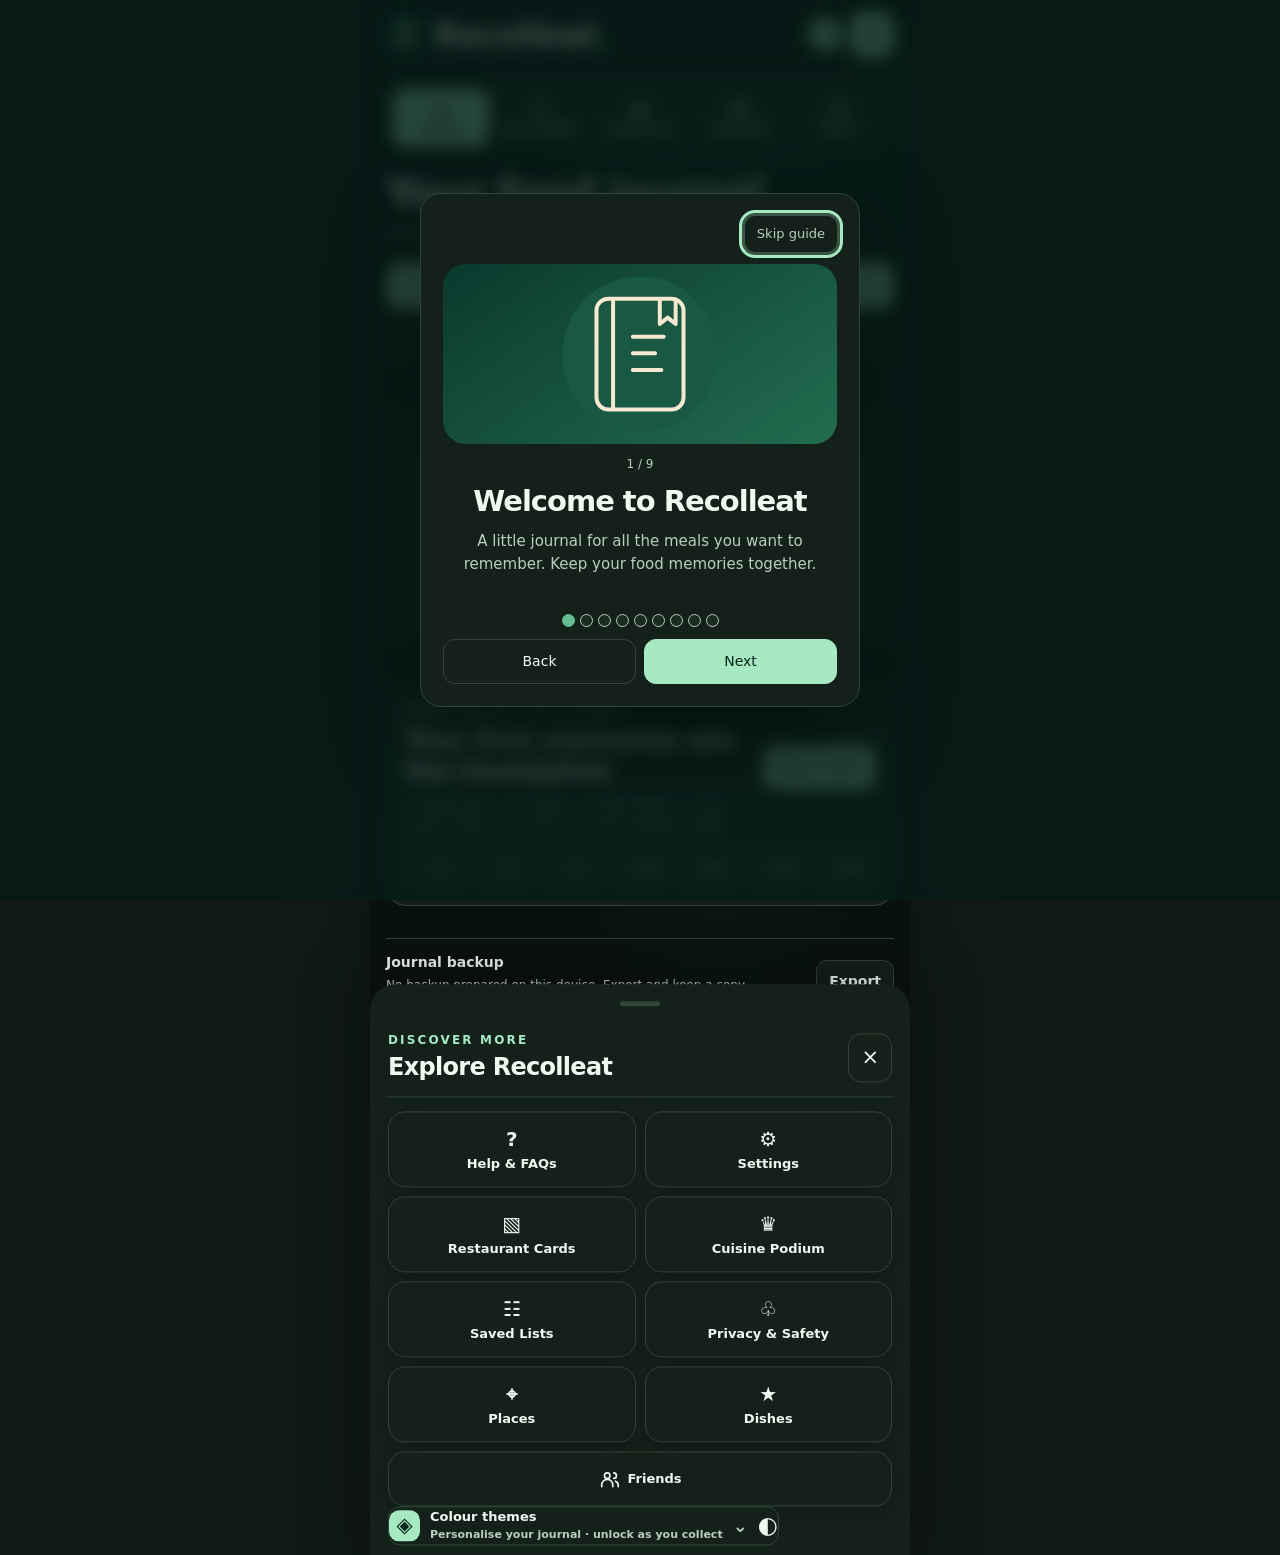
==== commit d1e0e210: "Add files via upload" ====
--- a/index.html
+++ b/index.html
@@ -23,21 +23,21 @@
  }
 } catch (error) { /* Journal remains available with local system fonts. */ }
 </script>
-<link rel="stylesheet" href="./recolleat-v4-49.css"/>
-<link href="./manifest.webmanifest?v=4.49" rel="manifest"/><link rel="apple-touch-icon" sizes="180x180" href="./apple-touch-icon.png?v=4.49"/><meta name="apple-mobile-web-app-capable" content="yes"/><meta name="apple-mobile-web-app-status-bar-style" content="default"/><meta name="apple-mobile-web-app-title" content="Recolleat"/><meta content="#0b5b37" name="theme-color"/>
-<link rel="icon" type="image/png" href="./icon-192.png?v=4.49"/></head>
+<link rel="stylesheet" href="./recolleat-v4-50.css"/>
+<link href="./manifest.webmanifest?v=4.50" rel="manifest"/><link rel="apple-touch-icon" sizes="180x180" href="./apple-touch-icon.png?v=4.50"/><meta name="apple-mobile-web-app-capable" content="yes"/><meta name="apple-mobile-web-app-status-bar-style" content="default"/><meta name="apple-mobile-web-app-title" content="Recolleat"/><meta content="#0b5b37" name="theme-color"/>
+<link rel="icon" type="image/png" href="./icon-192.png?v=4.50"/></head>
 <body>
 <div id="recolleatSplash" class="recolleat-splash" role="status" aria-live="polite" aria-label="Opening Recolleat">
   <div class="splash-sky" aria-hidden="true"><span class="sky-beam"></span><span class="cloud cloud-left"></span><span class="cloud cloud-right"></span><span class="cloud cloud-back"></span><span class="cloud cloud-foreground"></span><span class="cloud cloud-high"></span></div>
   <div class="splash-center" aria-hidden="true"><div class="splash-thought"><span class="thought-dot first"></span><span class="thought-dot second"></span><svg viewBox="0 0 112 112" class="thought-utensils" aria-hidden="true"><path d="M42 25v29m-8-29v29m16-29v29m-16 0c0 8 16 8 16 0m-8 0v31M69 25v62m0-62c12 13 14 31 0 31" stroke="currentColor" stroke-width="7" fill="none" stroke-linecap="round"/></svg></div></div>
-  <div class="splash-brand" aria-hidden="true"><span class="splash-brand-mark"><img class="reco48-brand-img" src="./icon-192.png?v=4.49" alt=""/></span><strong>Recolleat</strong></div>
+  <div class="splash-brand" aria-hidden="true"><span class="splash-brand-mark"><img class="reco48-brand-img" src="./icon-192.png?v=4.50" alt=""/></span><strong>Recolleat</strong></div>
   <button id="splashSkip" type="button" class="splash-skip">Skip intro</button>
 </div>
 <a class="recolleat-skip-link" href="#mainJournalContent">Skip to journal content</a>
 <div class="app">
 <aside aria-label="Recolleat navigation" class="app-sidebar" id="appSidebar">
 <div class="sidebar-top">
-<span class="sidebar-brand" title="Recolleat"><img class="reco48-brand-img" src="./icon-192.png?v=4.49" alt="Recolleat"/></span>
+<span class="sidebar-brand" title="Recolleat"><img class="reco48-brand-img" src="./icon-192.png?v=4.50" alt="Recolleat"/></span>
 <span class="sidebar-brand-name">RECOLLEAT</span>
 <button aria-label="Collapse sidebar" class="sidebar-toggle" id="sidebarToggle" title="Collapse sidebar" type="button">‹</button>
 </div>
@@ -62,7 +62,7 @@
 <div class="workspace"><div id="storageCritical" class="v42-storage-warning" role="alert" hidden><strong>Journal storage unavailable.</strong> Nothing you add can be saved in this browser right now. Check site storage permissions or use the original site address. Do not import a backup here.</div>
 <div class="mobile-top-stack">
 <header>
-<div class="header-brand"><button aria-label="Go to Home" id="mobileSidebarBtn" title="Go to Grand List" type="button">⌂</button><span class="recolleat-mark" aria-hidden="true"><img class="reco48-brand-img" src="./icon-192.png?v=4.49" alt=""/></span><div><div class="workspace-eyebrow">YOUR PERSONAL FOOD ARCHIVE</div><h1>Recolleat<span class="brand-dot">.</span></h1><p>Every great meal deserves to be remembered.</p></div></div>
+<div class="header-brand"><button aria-label="Go to Home" id="mobileSidebarBtn" title="Go to Grand List" type="button">⌂</button><span class="recolleat-mark" aria-hidden="true"><img class="reco48-brand-img" src="./icon-192.png?v=4.50" alt=""/></span><div><div class="workspace-eyebrow">YOUR PERSONAL FOOD ARCHIVE</div><h1>Recolleat<span class="brand-dot">.</span></h1><p>Every great meal deserves to be remembered.</p></div></div>
 <div class="header-actions">
 <button aria-label="Open My Profile" class="header-profile-trigger" data-view="profile" title="Open My Profile" type="button"><span class="header-avatar" id="headerProfileAvatar">R</span><span id="headerProfileName">My profile</span></button>
 <span class="local-pill">Private &amp; local</span>
@@ -110,9 +110,11 @@
   </div>
   <section class="reco-hub-glance" aria-labelledby="recoGlanceTitle"><h3 id="recoGlanceTitle">At a glance</h3><div class="profile-stats-grid" id="profileStats"></div></section>
   <div id="recoJourney" class="reco-journey" aria-live="polite"></div>
-  <details class="reco-home-memories"><summary>Meals worth remembering <span>See your memories</span></summary><div id="recoMemoryFeed" class="reco-memory-feed" aria-label="Your food memories"></div></details>
-  <details class="reco-year-wrap" id="recoYearWrap"><summary>My year in food</summary><div class="reco-year-wrap-body"><label>Year <select id="recoYearSelect" aria-label="Yearly Wrapped year"></select></label><div id="recoYearContent" aria-live="polite"></div></div></details>
-  <div class="reco-pulse-bottom"><details class="reco-pulse-feature" id="recoPulseFeature"></details><div class="reco-pulse-recent"><span>LOG AGAIN · LAST 20 DAYS</span><div id="recoPulseRecent"></div></div></div>
+  <section class="reco50-backup" id="reco50Backup"><div><b>Journal backup</b><small id="reco50BackupStatus">Checking…</small></div><button type="button" id="reco50Export">Export</button></section>
+<details class="reco-home-memories"><summary>Meals worth remembering <span>See your memories</span></summary><div id="recoMemoryFeed" class="reco-memory-feed" aria-label="Your food memories"></div></details>
+  <section id="reco50HomeFeed" class="reco50-home-feed" aria-label="Friends feed"></section>
+  <details class="reco-year-wrap" id="recoYearWrap" hidden><summary>Annual Recolleat Wrapped</summary><div class="reco-year-wrap-body"><label hidden>Year <select id="recoYearSelect" aria-label="Yearly Wrapped year"></select></label><div id="recoYearContent" aria-live="polite"></div></div></details>
+  <div class="reco-pulse-bottom"><details class="reco-pulse-feature" id="recoPulseFeature"></details><div class="reco-pulse-recent" hidden><span>LOG AGAIN · LAST 20 DAYS</span><div id="recoPulseRecent"></div></div></div>
   <div class="reco-theme-home" id="recoThemeHome" aria-label="Next colour unlock goal"><div class="reco-theme-home-head"><div><span class="reco-theme-home-kicker">YOUR NEXT COLOUR</span><strong id="recoThemeHomeTitle">Plum &amp; Champagne</strong><small id="recoThemeHomeDescription">Log 10 restaurants to unlock a new look.</small></div><button type="button" id="recoThemeHomeOpen">Explore themes</button></div><div class="reco-theme-home-track"><div id="recoThemeHomeFill"></div></div></div>
   <div class="reco-pulse-backup" id="recoPulseBackup" hidden><span id="recoPulseBackupText"></span><button type="button" id="recoPulseExport">Export backup</button></div>
 </section>
@@ -255,7 +257,7 @@
 <h2 class="cuisine-internal-heading">Cuisine Rankings</h2>
 <p>Ranked after three restaurants. Tap a cuisine to open its passport.</p>
 </div>
-<div class="reco-31-cuisine-mode" role="group" aria-label="Cuisine ranking method"><button id="cuisineModeMedian" type="button" data-cuisine-mode="median" aria-pressed="true">Median</button><button id="cuisineModeMean" type="button" data-cuisine-mode="mean" aria-pressed="false">Mean</button></div>
+<p class="field-hint">Ranked by mean restaurant position.</p>
 </div>
 <div class="cuisine-podium" id="cuisinePodium"></div>
 <h3 class="cuisine-section-title">Qualified cuisines</h3>
@@ -379,7 +381,7 @@
   </section>
 </section>
 <section class="palate-tab-panel" id="dnaPanelStamps" role="tabpanel" aria-labelledby="dnaTabStamps" data-dna-panel="stamps" hidden>
-  <section class="feature-panel"><div class="passport-summary"><div><span class="feature-kicker">RECOLLEAT / ACHIEVEMENTS</span><h3>Culinary Stamps</h3><p class="feature-muted">Eight collectible achievement families, each with ten levels. These milestones still use your wider restaurant collection, not the dish-only Palate Code.</p><div class="passport-meta-strip"><span class="passport-meta-chip">8 stamp families</span><span class="passport-meta-chip">10 levels each</span><span class="passport-meta-chip">Your private collection</span></div></div><div class="feature-mark">✦</div></div><div class="passport-achievement-grid" id="culinaryPassport"></div></section>
+  <section class="feature-panel"><div class="passport-summary"><div><span class="feature-kicker">RECOLLEAT / ACHIEVEMENTS</span><h3>Culinary Stamps</h3><p class="feature-muted">Eight collectible achievement families, each with ten levels. These milestones still use your wider restaurant collection, not the dish-only Palate Code.</p></div><div class="feature-mark">✦</div></div><div class="passport-achievement-grid" id="culinaryPassport"></div></section>
 </section>
 </section>
 <section class="list-view" id="listView">
@@ -422,7 +424,7 @@
 </div>
 
 <details class="calendar-spend-details"><summary>Your spending trend <small>Last 12 months · personally paid</small></summary><div class="spend-chart" id="spendChart"></div></details>
-<div class="reco-finance-card" id="recoFinance" aria-label="Your annual meal and payment insights"><div class="reco-finance-title"><h3>Your spending, clearly separated</h3><label>Year <select id="recoFinanceYear" aria-label="Year for financial insights"></select></label></div><div id="recoFinanceContent"></div></div>
+<div hidden class="reco-finance-card" id="recoFinance" aria-label="Your annual meal and payment insights"><div class="reco-finance-title"><h3>Your spending, clearly separated</h3><label>Year <select id="recoFinanceYear" aria-label="Year for financial insights"></select></label></div><div id="recoFinanceContent"></div></div>
 </aside>
 </div>
 <section class="visit-panel wrapped-only-panel" id="wrappedStoryPanel" aria-label="Monthly Wrapped story"><div class="monthly-wrapped" id="wrappedReport"></div><div class="reco-wrapped-restaurants"><h3>Restaurants visited this month</h3><div class="month-restaurants" id="monthRestaurants"></div></div></section>
@@ -439,14 +441,14 @@
 <div class="profile-intro"><h2>My Profile</h2></div>
 <div class="profile-layout">
 <div class="profile-identity-card">
-<div class="profile-identity-art"><div class="profile-orbit profile-orbit-one"></div><div class="profile-orbit profile-orbit-two"></div><div aria-label="Your profile photo" class="profile-identity-avatar" id="profileBigAvatar" role="img">R</div><div class="profile-art-tag"></div></div>
+<div class="profile-identity-art"><div aria-label="Your profile photo" class="profile-identity-avatar" id="profileBigAvatar" role="img">R</div><div class="profile-art-tag"></div></div>
 <div class="profile-identity-content"><div class="profile-membership">YOUR JOURNAL</div><h3 id="profileDisplayName">Your name</h3><div class="reco49-profile-metrics"><div><b id="reco49Palate">????</b><small>Palate Code</small></div><div><b id="reco49Friends">—</b><small>Friends</small></div><div><b id="reco49Following">—</b><small>Following</small></div></div><div class="profile-location-tag" id="reco49Visibility">Local profile · Private on this device</div><button type="button" id="reco49FriendsLink" hidden>Open Friends</button></div>
 </div>
 </div><div class="reco49-profile-tabs" role="tablist" aria-label="Profile sections"><button type="button" role="tab" aria-selected="true" id="reco49TabAccount" aria-controls="reco49AccountSection" data-reco49-profile="account">Account</button><button type="button" role="tab" aria-selected="false" id="reco49TabPalate" aria-controls="profilePersonaHome" data-reco49-profile="palate">Palate Code</button><button type="button" role="tab" aria-selected="false" id="reco49TabStamps" aria-controls="profileStampsHome" data-reco49-profile="stamps">Achievements</button></div><div id="reco49AccountSection" role="tabpanel" aria-labelledby="reco49TabAccount"><button class="reco49-guide-link" type="button" id="reco49Replay">Explore the app guide</button><details class="profile-edit-card"><summary>Edit local profile picture and name <span aria-hidden="true">⌄</span></summary>
 <div class="profile-section-heading"><div><div class="profile-kicker">PERSONAL DETAILS</div><h3>Edit profile</h3></div><span class="profile-number">01—02</span></div>
 <form autocomplete="off" id="profileForm"><label class="profile-field-label" for="profileUsername">Username</label><input id="profileUsername" maxlength="30" placeholder="e.g. The Hungry Archivist" required="" type="text"/><div class="profile-hint">Up to 30 characters. This is your display name, not an online account.</div>
 <label class="profile-field-label" for="profilePhotoInput">Profile picture</label><div class="profile-photo-actions"><div class="profile-edit-avatar" id="profileEditAvatar">R</div><div class="profile-photo-buttons"><label class="profile-upload-label" for="profilePhotoInput">Upload picture</label><button id="profileRemovePhoto" type="button">Remove picture</button></div></div><input accept="image/png,image/jpeg,image/webp,image/gif" hidden="" id="profilePhotoInput" type="file"/><p class="profile-hint">Images are resized and stored in this browser. Export a backup to keep a copy.</p>
-<div class="profile-save-row"><button class="primary" type="submit">Save profile</button><span aria-live="polite" id="profileSaveStatus" role="status"></span></div></form>
+<label class="profile-field-label" for="reco50Banner">Profile banner</label><select id="reco50Banner"></select><div class="reco50-banner-previews" id="reco50BannerPreviews"></div><div class="profile-save-row"><button class="primary" type="submit">Save profile</button><span aria-live="polite" id="profileSaveStatus" role="status"></span></div></form>
 </details><div id="recoProfileAccountMount"></div></div>
 <section hidden class="profile-feature-panel" id="profilePersonaHome" role="tabpanel" aria-labelledby="reco49TabPalate" aria-label="Your Palate Code"><div class="profile-feature-title"><span>THE FOOD THAT MAKES YOU</span><h3>Your Palate Identity</h3></div></section>
 <section hidden class="profile-stamps-feature" id="profileStampsHome" role="tabpanel" aria-labelledby="reco49TabStamps" aria-label="Achievements"></section>
@@ -490,27 +492,28 @@
  <section id="privacyView" class="privacy-page" aria-label="Privacy and Safety" style="display:none">
   <div class="privacy-hero"><span class="privacy-eyebrow">RECOLLEAT / PRIVACY BY DESIGN</span><h2>Privacy &amp; Safety</h2><p>What stays on your device, when a connection is made, and how to protect your collection.</p><p class="legal-updated">Last updated: 26 November 2026</p></div>
   <div class="privacy-grid">
-    <article class="privacy-panel"><h3>Your journal is local by default</h3><p>Restaurant records, reviews, scores, dishes, dates, places, photographs, spending, lists and recovery snapshots are stored in this browser's IndexedDB database. Profile details, drafts, preferences and backup reminders are also stored in browser local storage. Optional online accounts also support deliberately published restaurant entries, friendship management and related safety records. The journal has no automatic synchronisation, public feed or advertising system; optional friends-only sharing is described below.</p><p>Only the selected previewed restaurant fields are intentionally uploaded when you choose to publish; receipts, photographs, spending and the rest of the journal remain local. Internet access to load the application still exposes technical connection data to the hosting infrastructure.</p></article>
+    <article class="privacy-panel"><h3>Your journal is local by default</h3><p>Restaurant records, reviews, scores, dishes, dates, places, photographs, spending, lists and recovery snapshots are stored in this browser's IndexedDB database. Profile details, drafts, preferences and backup reminders are also stored in browser local storage. Optional online accounts also support deliberately published restaurant entries, friendship management and related safety records. The journal has no automatic synchronisation, public ordinary-user feed or advertising system; optional friends-only sharing is described below.</p><p>Only selected previewed restaurant or list fields, and separately chosen social data, are intentionally uploaded when you choose to publish; receipts, photographs, spending and the rest of the journal remain local. Internet access to load the application still exposes technical connection data to the hosting infrastructure.</p></article>
     <article class="privacy-panel"><h3>Operator and contact details — publication incomplete</h3><p><strong>Service name:</strong> Recolleat. <strong>Contact email:</strong> <a href="mailto:recolleat.paramount107@passmail.net">recolleat.paramount107@passmail.net</a>. <strong>Legal operator's full name and any legally required establishment address:</strong> not yet supplied. These details still require verification and publication where applicable. The <a href="https://docs.google.com/forms/d/e/1FAIpQLSc80f1pmRXgORQmy2X1wp_xggGetlXv198ZbsZZzsvX1XhyzA/viewform?usp=publish-editor" target="_blank" rel="noopener noreferrer">optional feedback form</a> is hosted by Google and is not a substitute for a legal contact address.</p><p>If the operator is a data controller for hosting records or other processing, the controller identity and a working privacy contact must be stated here before publication. No operator identity has been invented.</p></article>
   </div>
   <details class="reco-legal-details" open><summary>What information is processed and why</summary><div><p><strong>Journal content:</strong> restaurant names, approximate locations you type, photos, ratings, dishes, notes, dates, price and payment fields, plus profile details. The purpose is to save and display your private journal and calculate your rankings, Palate Code, milestones, trends and recaps. You choose what to enter; there is no requirement to enter a real name or payment information.</p><p><strong>Camera and receipts:</strong> camera/gallery access starts only when you choose a photograph. The receipt preview uses a temporary browser image URL. If your browser exposes the TextDetector feature, optical character recognition is attempted on-device; otherwise you can paste text copied through another app, which has its own privacy terms. Recognised lines may contain card fragments or other personal information: review them before saving. Selected dishes and prices can be saved into the local journal; Recolleat does not automatically save the original receipt image as part of this workflow.</p><p><strong>Location pictures:</strong> You can choose a gallery image or paste a copied image for a location bubble. The selected image is compressed and stored in this browser in the local locations database, and is shared visually between restaurants using that location label. Recolleat does not automatically upload the picture. If you select Search Google Images, your browser opens Google and sends the location name in the search query; Google can process your connection information and is governed by its own privacy terms. Recolleat does not automatically retrieve or embed Google search results. Be mindful of image rights before reusing third-party pictures.</p><p><strong>Automated insights:</strong> journal statistics and preferences are derived locally from entries and do not make decisions with legal or similarly significant effects. They are not medical, nutritional or financial assessments.</p></div></details>
-  <details class="reco-legal-details"><summary>Who may receive connection information</summary><div><p>Optional Google restaurant matching sends the search phrase and connection information to Google Maps when you explicitly search. Only the confirmed Google Place ID is retained in your local journal; other search results are not saved. You may deliberately include the identifier in a shared entry. Matching is currently disabled until configured. See <a href="https://policies.google.com/privacy" target="_blank" rel="noopener noreferrer">Google Privacy Policy</a> and <a href="https://maps.google.com/help/terms_maps/" target="_blank" rel="noopener noreferrer">Google Maps terms</a>.</p><p><strong>Optional restaurant discovery:</strong> searching your saved journal is local. If you choose Search Google Maps, Google receives the search text and normal connection information. Recolleat does not request your precise location or send the journal to Google. Google’s own settings and privacy notice govern the external Maps service.</p><p><strong>Website hosting:</strong> this edition is deployed on a Cloudflare Workers-hosted address. Cloudflare and network intermediaries can receive technical connection information, such as Internet Protocol addresses, request metadata and security logs, when the site is accessed. Whether the account enables additional analytics, the exact retention period, subprocessors and international transfer safeguards must be confirmed by the site operator.</p><p><strong>Optional Google Fonts:</strong> no Google Fonts request is made by default in this release. If you explicitly enable it below, your browser requests font resources from Google; Google can receive connection information such as your Internet Protocol address. You may disable subsequent font requests in the app’s Privacy &amp; Safety settings at any time. Disabling this setting does not retract any network request already completed.</p><p><strong>Feedback:</strong> selecting the external Google Forms feedback link takes you to a third-party site. Information you submit there is handled under Google's policies and the form owner's arrangements. No restaurant or journal data is sent there automatically.</p><p>Recolleat has no advertising identifiers or marketing email collection in this release (account email is used for authentication, not marketing). Optional Google Place ID matching is disabled until configured. The friends-only feed contains deliberately published entries. This is based on the distributed application code; hosting/account configurations must be checked separately.</p></div></details>
+  <details class="reco-legal-details"><summary>Who may receive connection information</summary><div><p>Optional Google restaurant matching sends the search phrase and connection information to Google Maps when you explicitly search. Only the confirmed Google Place ID is retained in your local journal; other search results are not saved. You may deliberately include the identifier in a shared entry. Matching is currently disabled until configured. See <a href="https://policies.google.com/privacy" target="_blank" rel="noopener noreferrer">Google Privacy Policy</a> and <a href="https://maps.google.com/help/terms_maps/" target="_blank" rel="noopener noreferrer">Google Maps terms</a>.</p><p><strong>Optional restaurant discovery:</strong> searching your saved journal is local. If you choose Search Google Maps, Google receives the search text and normal connection information. Recolleat does not request your precise location or send the journal to Google. Google’s own settings and privacy notice govern the external Maps service.</p><p><strong>Website hosting:</strong> this edition is deployed on a Cloudflare Workers-hosted address. Cloudflare and network intermediaries can receive technical connection information, such as Internet Protocol addresses, request metadata and security logs, when the site is accessed. Whether the account enables additional analytics, the exact retention period, subprocessors and international transfer safeguards must be confirmed by the site operator.</p><p><strong>Optional Google Fonts:</strong> no Google Fonts request is made by default in this release. If you explicitly enable it below, your browser requests font resources from Google; Google can receive connection information such as your Internet Protocol address. You may disable subsequent font requests in the app’s Privacy &amp; Safety settings at any time. Disabling this setting does not retract any network request already completed.</p><p><strong>Feedback:</strong> selecting the external Google Forms feedback link takes you to a third-party site. Information you submit there is handled under Google's policies and the form owner's arrangements. No restaurant or journal data is sent there automatically.</p><p>Recolleat has no advertising identifiers or marketing email collection in this release (account email is used for authentication, not marketing). Optional Google Place ID matching is disabled until configured. The feed contains deliberately published personal entries and separately labelled official announcements. This is based on the distributed application code; hosting/account configurations must be checked separately.</p></div></details>
   <details class="reco-legal-details"><summary>Cookies, browser storage and choices</summary><div><p>Recolleat uses IndexedDB, local storage, a service worker and Cache Storage to run your requested offline journal, retain edits, remember appearance settings and keep the application available offline. Local storage also records your optional font and following preferences and, if enabled, the account refresh token. Session storage retains a temporary authentication verifier and pending invite. The app does not create advertising or analytics cookies. We have not verified whether the hosting platform adds its own cookies or other tracking technologies.</p><p>Under United Kingdom rules, browser storage is also a storage-and-access technology; it does not have to be called a cookie to be regulated. Functionally necessary storage and qualifying appearance preferences may rely on relevant exceptions; other non-exempt technologies require appropriate choice or consent.</p><div class="privacy-actions"><button type="button" id="privacyFontToggle" aria-pressed="false">Enable optional Google Fonts</button></div><p id="privacyFontStatus" class="privacy-status" role="status" aria-live="polite">Optional online font requests are disabled by default.</p></div></details>
   <details class="reco-legal-details"><summary>Lawful basis and international data transfers</summary><div><p>For processing for which the operator is a controller and United Kingdom data protection law applies, the proposed assessment is: providing user-requested journal functionality may rely on performance of a contract (Article 6(1)(b)); necessary site operation and protection against abuse may rely on legitimate interests (Article 6(1)(f), subject to a balancing assessment); optional Google Fonts requests are made only following your affirmative choice (consent, Article 6(1)(a), where applicable). Account authentication and requested friends-only publishing are proposed as necessary to deliver the optional service; abuse handling and safety moderation require a documented lawful basis and balancing assessment where applicable. Deliberate publication is a user control, not a blanket consent to unrelated processing. These bases require a final assessment by the identified operator and are not a verified representation of Cloudflare's own processing.</p><p>Technical data may be transferred outside the United Kingdom depending on hosting and optional third-party services. The specific destinations, adequacy arrangements and appropriate safeguards have not been confirmed. These must be documented by the operator before a compliant public launch. No automated profiling is used to make legally significant decisions.</p></div></details>
   <details class="reco-legal-details"><summary>Retention, backups and security limitations</summary><div><p>Journal data remains in this browser until you edit or delete it, clear site storage or lose access to that browser profile. A local recovery point resides on the same device and is <strong>not</strong> an off-device backup. The JSON export can contain your full journal, photographs, profile and spending information. <strong>Exported JSON is not encrypted by Recolleat</strong>; protect it, especially on shared devices, email and cloud drives.</p><p>Clearing app storage or uninstalling an installed web app can remove entries permanently. Export regularly and verify the downloaded file separately. Backups stored outside the app and any hosting logs are not deleted by Recolleat's local erase function. Hosting log retention remains unverified pending an operator-level review.</p><p>Camera/photo permissions are governed by your browser and device. Local storage is not guaranteed to be private from someone who can access your unlocked device or browser profile. Avoid recording payment card details and personal data about other people unless appropriate.</p></div></details>
   <details class="reco-legal-details"><summary>Your privacy rights and children</summary><div><p>You can access, correct, export and erase journal entries using the app. Where data protection law applies to processing by an identified controller, other rights may include access, correction, restriction, erasure, portability, objection and withdrawal of consent, depending on the lawful basis and circumstances. <strong>Your right to object to processing based on legitimate interests</strong> can be exercised by contacting the controller using the published contact email. You can turn off optional Google Fonts in the app's Privacy &amp; Safety settings. The operator must also provide a working data-protection complaints channel, acknowledge complaints within 30 days, investigate and explain the outcome, as required by the law effective June 2026. Send privacy requests or complaints to <a href="mailto:recolleat.paramount107@passmail.net">recolleat.paramount107@passmail.net</a>. The operator must maintain an effective response procedure and complete any remaining legally required identity disclosures.</p><p>You may complain to the United Kingdom <a href="https://ico.org.uk/make-a-complaint/" target="_blank" rel="noopener noreferrer">Information Commissioner's Office</a>. Recolleat is not specifically designed for children. Access is not age-verified. If children are likely to use this service, the operator must assess and satisfy the applicable Children's code obligations before launch.</p></div></details>
-  <div class="reco-account-legal"><p><strong>Optional Palate Code sharing:</strong> If you explicitly publish your four-letter Palate Code, it is stored with your online account and visible to current and future accepted friends. Underlying journal data, spending, photographs and trait calculations remain local. The published snapshot is not automatically updated. You can remove it or pause sharing; blocking or removing a friend prevents later server access. Account deletion removes the stored code. Friends may retain copies or screenshots.</p><h3>Online accounts, friends and sharing — development release</h3><p>Recolleat is local-first. When you create an online account, Supabase processes your email, authentication data, display name, invitation code, friendships, blocked accounts and safety records. Google sign-in processes basic account identity, not contacts or journal history. Apple sign-in is included but not activated; ordinary email delivery is still restricted during development. The primary Supabase project is configured in London, United Kingdom; providers may process technical, support or other data internationally. See <a href="https://supabase.com/privacy">Supabase privacy information</a> and <a href="https://policies.google.com/privacy">Google privacy information</a>.</p><p>Sharing is optional and private by default. In My Profile → Sharing settings, choose one restaurant and preview the exact information before publishing. Its name, your online display name and publication date are always included; you may choose location and confirmed Google Place ID, overall rating, selected dish-rating list (up to 30 rated dishes), and written review. No photographs, receipts, visit dates, spending, collections, or local profile picture are uploaded by this sharing feature. The feed is chronological, filtered by your local following preferences. All currently accepted friends, including those accepted later, can see published entries unless blocked, suspended or sharing is paused. Friends can view your online name and visible shared entries, not the remainder of your journal. No public feed, direct messages, stranger discovery or comments exist.</p><p>Pause sharing to hide all your entries, resume to make them visible again, or stop sharing an individual entry to delete its server copy. Removing or blocking a friend prevents further server access by that account; previously viewed information or screenshots cannot be recalled. Local edits or local erasure do not automatically change or delete shared copies. Deleting the online account deletes the online profile, friendships and shared entries; your local journal is separate. Account reports, shared-entry report reasons, moderation decisions and audit records may remain with account or entry links removed where applicable. Reports can be reviewed by authorised moderators, including the reported shared text while available; the private journal is not accessible through the moderation feature. Final safety record retention and operational procedures must be confirmed before release.</p><p>Invite links carry a private invitation code in the URL fragment; opening a link does not automatically create a request. The code is stored briefly in browser session storage until sent or dismissed. Share links only with intended people; you can replace your code. Keep me signed in stores a refresh token in local storage; without it the session is held in memory. A temporary sign-in verifier is stored in session storage. Avoid persistent sign-in on shared devices. Contact <a href="mailto:recolleat.paramount107@passmail.net">safety and privacy support</a> for reports, complaints, appeals or data requests. This release is for controlled development testing, not public onboarding; legal operator, retention, international transfers and safety procedures remain to be verified.</p></div><div class="privacy-controls">
+  <div class="reco-account-legal"><p><strong>Optional Palate Code sharing:</strong> If you explicitly publish your four-letter Palate Code, it is stored with your online account and visible to current and future accepted friends. Underlying journal data, spending, photographs and trait calculations remain local. The published snapshot is not automatically updated. You can remove it or pause sharing; blocking or removing a friend prevents later server access. Account deletion removes the stored code. Friends may retain copies or screenshots.</p><h3>Online accounts, friends and sharing — development release</h3><p>Recolleat is local-first. When you create an online account, Supabase processes your email, authentication data, display name, invitation code, friendships, blocked accounts and safety records. Google sign-in processes basic account identity, not contacts or journal history. Apple sign-in is included but not activated; ordinary email delivery is still restricted during development. The primary Supabase project is configured in London, United Kingdom; providers may process technical, support or other data internationally. See <a href="https://supabase.com/privacy">Supabase privacy information</a> and <a href="https://policies.google.com/privacy">Google privacy information</a>.</p><p>Sharing is optional and private by default. In My Profile → Sharing settings, choose one restaurant and preview the exact information before publishing. Its name, your online display name and publication date are always included; you may choose location and confirmed Google Place ID, overall rating, selected dish-rating list (up to 30 rated dishes), and written review. No photographs, receipts, visit dates, spending, entire collections, or local profile picture are uploaded by restaurant sharing. A separate selected-list snapshot may be published. The feed is chronological, filtered by your local following preferences. All currently accepted friends, including those accepted later, can see published entries unless blocked, suspended or sharing is paused. Friends can view your online name and visible shared entries, not the remainder of your journal. No public ordinary-user feed, direct messages, stranger discovery or comments exist. Recolleat Official announcements are visible to active signed-in users.</p><p>Pause personal sharing to hide your personal entries, resume to make them visible again, or stop sharing an individual entry to delete its server copy. Removing or blocking a friend prevents further server access by that account; previously viewed information or screenshots cannot be recalled. Local edits or local erasure do not automatically change or delete shared copies. Deleting the online account deletes the online profile, friendships and shared entries; your local journal is separate. Account reports, shared-entry report reasons, moderation decisions and audit records may remain with account or entry links removed where applicable. Reports can be reviewed by authorised moderators, including the reported shared text while available; the private journal is not accessible through the moderation feature. Final safety record retention and operational procedures must be confirmed before release.</p><p>Invite links carry a private invitation code in the URL fragment; opening a link does not automatically create a request. The code is stored briefly in browser session storage until sent or dismissed. Share links only with intended people; you can replace your code. Keep me signed in stores a refresh token in local storage; without it the session is held in memory. A temporary sign-in verifier is stored in session storage. Avoid persistent sign-in on shared devices. Contact <a href="mailto:recolleat.paramount107@passmail.net">safety and privacy support</a> for reports, complaints, appeals or data requests. This release is for controlled development testing, not public onboarding; legal operator, retention, international transfers and safety procedures remain to be verified.</p></div><div class="privacy-controls">
     <h3>Your local data controls</h3><p>Export before deleting. Erasure affects Recolleat's journal and local profile in this browser, not shared entries, online accounts, previously downloaded files, browser-managed offline application files or hosting logs. Manage online entries separately in My Profile.</p>
     <div class="privacy-actions"><button type="button" class="primary" id="privacyExport">Export my journal</button><button type="button" id="privacyErase" class="danger-outline">Erase this device's Recolleat journal</button></div>
     <p class="privacy-status" id="privacyStatus" role="status" aria-live="polite"></p>
   </div>
   <details class="reco-legal-details"><summary>Logging, scoring, presentation and archived categories</summary><div><p>Recolleat records a restaurant and visit together when you use Add. A food rating is required for completed Quick Log entries. Optional dish names, dish scores, photographs and a meal value (the value of food and drink attributable to you, not the whole table) are stored locally. The “Someone paid for my meal” choice records that you personally paid £0; otherwise personal payment is entered separately and may be unknown. This is an estimate, not a bank-verified transaction. Older visit entries with distinct personal-payment amounts are retained unless their meal value or payment status is changed.</p><p>Scoring weights and the cuisine ranking method (mean or median grand-list position) are saved in local preferences and included in new exported backups. Both options calculate on the device and are applied to displayed restaurant or cuisine rankings, respectively. Changing them recalculates displayed rankings but does not rewrite original food, value or service ratings. Older dish category information remains in existing records and backups for compatibility even though category books and category-entry controls are hidden. Graph data is not separately uploaded.</p><p>Photographs selected while adding a visit or dish are processed on-device into journal media and may be included in exported backups. My Profile displays any locally saved profile picture; it does not upload that picture. Optional accounts store identity, friend connections and explicitly shared text or ratings separately; there is no automatic journal cloud synchronisation or external journal image upload.</p></div></details>
+<details class="reco-legal-details"><summary>Private journal, backups and profile customisation</summary><div><p>For privacy, the journal, visit history, photographs, wishlist, restaurant groups, list membership and ranking preferences are stored in your browser rather than synchronised to a Recolleat account. The local display name, picture and unlocked banner selection also stay on this device. The banner illustrations are bundled with the application; they do not request external images. Unvisited wishlist items are not included in visited-restaurant rankings. A restaurant's optional visit-mean food score uses only recorded rated visits, not an assumed rating for each visit; group ratings average the saved branch scores. The annual recap is calculated locally.</p><p>You are responsible for exporting and keeping independent backups. A backup indicator records when an export was prepared and detects some subsequent changes; it cannot verify that the download was saved, intact or safely retained. An undo action for the most recent restaurant deletion is available during the current page session; it is not a permanent backup. Recovery snapshots are also local. Exports include private data, including local profile and wishlist, and are not encrypted by Recolleat. Keep them somewhere secure. A device loss, cleared site data, browser storage eviction or change of website origin can make local data inaccessible. Recolleat aims to support reliable export, import and recovery but cannot guarantee browser storage availability or restore a journal that it does not possess.</p></div></details><details class="reco-legal-details"><summary>Feed, lists, comparisons, reactions and official announcements</summary><div><p>Accepted friends may view deliberately published restaurant snapshots and Palate Codes, subject to blocking, suspension and your sharing settings. The Home feed and dedicated Friends feed show chronological posts from followed accepted friends, alongside separately labelled Recolleat Official announcements. Following choices are local. Ordinary accounts are not searchable public profiles. There are no comments, private messages, stranger recommendations or shared photographs in this build.</p><p>When publishing a restaurant, the title, online display name and publication time are included; optional details are selected and previewed. You may publish an overall rating when available, raw food score, rated dishes, written review and separately selected location and confirmed Google Place ID. Comparing ratings sends a matched Place ID to Supabase and retrieves the latest voluntarily published raw food score for that branch from each eligible friend. Your private local score is compared on your device; it is not sent by the comparison action. Older posts without a raw food score are not treated as comparable. A selected list post includes its title, ranked or unranked state, restaurant names and order, and optional locations. It is a snapshot, not an upload of the underlying collection; subsequent local edits do not update the post. A friend-view preview shows what your personal published snapshots and published Palate Code would look like to an accepted friend, without exposing your journal or uploading it.</p><p>Likes are stored in Supabase as a post identifier, reacting account identifier and timestamp, with one reaction per account per post. Eligible viewers can see counts and their own reaction; names of other people who reacted are not displayed by this interface. Unlike removes the reaction where access is available. Counts exclude reactions from accounts that no longer have current access. Posting and reaction activity may be logged for safety and abuse limits. Deleting a post or reacting account removes its linked reactions. Removing a friend or blocking prevents subsequent access to ordinary friend posts; it cannot erase information already seen or copied. Reactions from a formerly eligible viewer can remain in storage until deletion or unlike and may become visible in counts if access is restored.</p><p>Official announcements are separately authorised and can be visible to signed-in, active verified accounts, even if they are not friends of the publisher. They are not a publication of the operator's private journal. Pausing personal sharing does not pause official announcements. You can report official posts through the report control. Only a separately authorised publishing role can create them; moderation access is granted separately. No advertising or marketing profiles are introduced by these features.</p><p>Reports may include the reported post, reason, account and timestamps; authorised moderators may review the reported snapshot, resolve reports or hide posts. Online account deletion removes that account's profile, relationships, published content and reactions through database relations; retained safety and audit records may have account links removed. Retention limits and provider backup expiry remain release prerequisites. Local deletion does not delete previously published snapshots; use Stop sharing or account deletion for online copies. Even when content is removed, screenshots, downloaded copies, and provider backups or legally required records may remain. No screenshot or copying prevention can be guaranteed.</p></div></details><details class="reco-legal-details"><summary>Purposes, legal bases and rights — development notice</summary><div><p>We propose to rely on performance of the requested account and sharing service where necessary to provide those features, and legitimate interests in securing the service, detecting abuse, and handling reports and complaints, subject to an assessment balancing these interests with individuals' rights. Where a legal obligation applies, related processing may be necessary to comply with it. The deliberate Publish action is a visibility choice; it is not a blanket consent to unrelated uses. Optional nonessential storage or tracking requires an appropriate legal basis and, where applicable, consent. No behavioural advertising has been implemented. The final controller identity, legal bases, retention schedule, provider agreements, international transfer safeguards and children's access assessment must be confirmed before public release. You may contact the privacy address to request access, correction, erasure, restriction, objection where applicable or portability. You may complain to the Information Commissioner's Office. Do not include passwords or unnecessary sensitive information in a support request.</p></div></details>
 <div class="privacy-notes"><h3>Legal information</h3><p>Read the <button type="button" class="legal-text-link" id="privacyTermsLink">Terms of Use</button>, or open the <a href="./privacy.html">standalone Privacy &amp; Safety notice</a>. This is an accurate description of the reviewed local-first client application, not a certification of the host's configuration or worldwide regulatory compliance.</p><p class="privacy-about">Recolleat · Draft legal notices pending operator verification · 26 November 2026</p></div>
  </section>
  <section id="termsView" class="privacy-page" aria-label="Terms of Use" style="display:none">
-  <div class="privacy-hero"><span class="privacy-eyebrow">RECOLLEAT / TERMS</span><h2>Terms of Use</h2><p>Conditions for using the current free, local-first Recolleat journal.</p><p class="legal-updated">Last updated: 26 November 2026 · Build 4.49</p></div>
+  <div class="privacy-hero"><span class="privacy-eyebrow">RECOLLEAT / TERMS</span><h2>Terms of Use</h2><p>Conditions for using the current free, local-first Recolleat journal.</p><p class="legal-updated">Last updated: 26 November 2026 · Build 4.50</p></div>
   <div class="privacy-panel"><h3>Publisher details — verification required</h3><p>Recolleat is the name of this service. <strong>Contact email:</strong> <a href="mailto:recolleat.paramount107@passmail.net">recolleat.paramount107@passmail.net</a>. The legal operator's name and any legally required establishment address have <strong>not</strong> yet been provided and must be completed where applicable before public launch. The external feedback form is not a legal contact channel. Nothing in these terms removes your mandatory consumer or data protection rights.</p></div>
-  <div class="reco-account-legal"><h3>Accounts, friends and optional shared entries</h3><p>Online features are optional. Your journal remains local unless you deliberately publish selected restaurant details in My Profile. An online account is required for sharing; only accepted friends can see published entries, including future accepted friends. You can pause all sharing, delete shared entries, remove or block friends, and delete your online account. These actions stop further access through the service but cannot recall information already seen or copied. Shared copies are independent of local edits and backups. Photos and collections cannot be published in this build. Keep invitation links private. Do not impersonate others, harass, repeatedly send unwanted invitations, publish private information about others without permission, or post illegal, threatening, discriminatory, defamatory, exploitative or otherwise harmful content. You retain your rights in your content; by publishing you grant Recolleat limited permission to store and display those details to authorised friends and to process reports and enforce safety rules. This permission is limited to operating the requested feature and necessary safety handling; it does not transfer ownership.</p><p>Friends can report an account or individual shared entry. Authorised moderators may review reported content, hide entries or suspend accounts where necessary. You may contact <a href="mailto:recolleat.paramount107@passmail.net">safety support</a> to appeal, complain or report urgent concerns; contact emergency services if there is immediate danger. Do not rely on the app for emergency response. Account deletion removes online identity, friendships and shared entries; limited safety records may remain. The journal on your device is not erased by account deletion. This is a controlled development build. Public release requires verified operator details, documented retention, safety and complaints procedures, and applicable legal assessments.</p></div><details class="reco-legal-details" open><summary>1. Service and availability</summary><div><p>Recolleat is currently a free personal food journal for recording restaurants, dishes, photographs, visits, ratings and spending. It is supplied without a subscription or purchases in this build. It works locally in a compatible browser, with offline functionality subject to installation, storage availability and the browser's settings. An optional Recolleat account synchronises friend connections and explicitly published restaurant details. There is no automatic cloud backup or cross-device synchronisation of the private journal; published copies are available through the account.</p><p>Features, design and compatibility may change. Material changes should be disclosed clearly and not be used to override rights already established by applicable law. We cannot promise uninterrupted access or that browser-managed storage will never be lost.</p></div></details>
+  <div class="reco-account-legal"><h3>Accounts, friends and optional shared entries</h3><p>Online features are optional. Your journal remains local unless you deliberately publish selected restaurant details in My Profile. An online account is required for sharing; only accepted friends can see personal published entries; separately authorised official announcements are available to signed-in users, including future accepted friends. You can pause personal sharing, delete shared entries, remove or block friends, and delete your online account. These actions stop further access through the service but cannot recall information already seen or copied. Shared copies are independent of local edits and backups. Photos and collections cannot be published in this build. Keep invitation links private. Do not impersonate others, harass, repeatedly send unwanted invitations, publish private information about others without permission, or post illegal, threatening, discriminatory, defamatory, exploitative or otherwise harmful content. You retain your rights in your content; by publishing you grant Recolleat limited permission to store and display those details to authorised friends and to process reports and enforce safety rules. This permission is limited to operating the requested feature and necessary safety handling; it does not transfer ownership.</p><p>Friends can report an account or individual shared entry. Authorised moderators may review reported content, hide entries or suspend accounts where necessary. You may contact <a href="mailto:recolleat.paramount107@passmail.net">safety support</a> to appeal, complain or report urgent concerns; contact emergency services if there is immediate danger. Do not rely on the app for emergency response. Account deletion removes online identity, friendships and shared entries; limited safety records may remain. The journal on your device is not erased by account deletion. This is a controlled development build. Public release requires verified operator details, documented retention, safety and complaints procedures, and applicable legal assessments.</p></div><details class="reco-legal-details" open><summary>1. Service and availability</summary><div><p>Recolleat is currently a free personal food journal for recording restaurants, dishes, photographs, visits, ratings and spending. It is supplied without a subscription or purchases in this build. It works locally in a compatible browser, with offline functionality subject to installation, storage availability and the browser's settings. An optional Recolleat account synchronises friend connections and explicitly published restaurant details. There is no automatic cloud backup or cross-device synchronisation of the private journal; published copies are available through the account.</p><p>Features, design and compatibility may change. Material changes should be disclosed clearly and not be used to override rights already established by applicable law. We cannot promise uninterrupted access or that browser-managed storage will never be lost.</p></div></details>
   <details class="reco-legal-details"><summary>2. Your content and permission to use the app</summary><div><p>You retain any rights you have in photographs, notes and other content you add. Recolleat does not claim ownership of your journal entries. You are responsible for content you choose to record and for having permission to use any third-party images or personal information you add.</p><p>You may use this release for your own lawful personal journaling. Do not interfere with its operation, attempt unauthorised access to hosting systems or redistribute the application code in breach of applicable intellectual property rights. Names of restaurants and third-party brands remain the property of their respective owners where applicable.</p></div></details>
   <details class="reco-legal-details"><summary>3. Backups, imports and deletion</summary><div><p>Journal content resides in device/browser storage. It may be removed by storage clearing, device loss, browser malfunction or website-origin changes. You should maintain separate verified exports. Exports may contain personal and financial information and are not encrypted by the app. Restoring a backup with the Replace option can overwrite existing records; review the warnings before proceeding.</p><p>The in-app erase control removes Recolleat's designated local records; it does not erase downloaded exports, device/cloud backups kept elsewhere, or hosting-provider logs. Do not uninstall or clear website data as an update procedure.</p></div></details>
   <details class="reco-legal-details"><summary>4. Ratings, receipt recognition and costs</summary><div><p>Ratings, Palate Code, trends and recaps are personal journal features, not objective restaurant assessments. Receipt text detection, price parsing, bill values and payment calculations may be incomplete or incorrect. Review original receipts and amounts before relying on them, especially where service charges, taxes or shared payments are involved. Recolleat is not a payment processor and does not provide professional financial, nutritional or medical advice.</p></div></details>
@@ -518,7 +521,8 @@
   <details class="reco-legal-details"><summary>6. Legal rights and liability</summary><div><p>Nothing in these terms excludes or limits liability where doing so would be unlawful, including liability for death or personal injury caused by negligence, fraud or fraudulent misrepresentation, or rights and remedies that cannot legally be excluded. If consumer-protection law applies, your statutory rights remain unaffected.</p><p>The app is a free personal journaling tool; you should independently check any important data and preserve backups. Any limitations of responsibility must be interpreted subject to applicable law and a fair balance of consumer rights, not as a blanket waiver of claims.</p></div></details>
   <details class="reco-legal-details"><summary>7. Changes, disputes and applicable law</summary><div><p>The release and notice date are shown above. Changes to the service and these terms will be published with updated dates; materially adverse changes should receive clear notice and must respect mandatory consumer protections. For a United Kingdom-based operator, English law may be intended to govern, but mandatory rights in the country where a consumer lives are not displaced where applicable. The operator's status and address must be verified before any contractual jurisdiction wording is finalised.</p><p>For general enquiries or complaints, contact <a href="mailto:recolleat.paramount107@passmail.net">recolleat.paramount107@passmail.net</a>. The operator must maintain an effective complaints process and complete any remaining legally required identity disclosures. The <a href="https://ico.org.uk/make-a-complaint/" target="_blank" rel="noopener noreferrer">Information Commissioner's Office</a> handles eligible data protection complaints; it is not a general consumer-contract dispute service.</p></div></details>
   <details class="reco-legal-details"><summary>Meal values and configurable scoring</summary><div><p>The simplified Meal value field is the value of food and drink attributable to the user, not the whole table’s bill. If the user marks that someone paid for the meal, Recolleat records no personal spending for that meal. Values and derived financial summaries are self-reported and should not be treated as accounting or payment records.</p><p>Location photos can be selected locally or copied from outside sources. The Google Images shortcut opens an external search; you remain responsible for selecting images you have permission to use, particularly if you share or publicly publish them. Recolleat does not provide an image licence or automatically download Google Images results.</p><p>Ranking weights can be changed globally in Settings; this changes rankings and comparisons without changing the stored original ratings. Previous dish-category information is retained for compatibility even when category books are not visible.</p></div></details><div class="privacy-notes"><p><button type="button" class="legal-text-link" id="termsPrivacyBottom">Return to Privacy &amp; Safety</button> · <a href="./terms.html">Open standalone Terms of Use</a></p><p class="privacy-about">Recolleat · Draft legal notices pending operator verification · 26 November 2026</p></div>
- </section>
+ <details class="reco-legal-details"><summary>Private journal, scoring and seasonal features</summary><div><p>The personal journal is local-first; you are responsible for preserving independent copies of your data and checking exports before changing devices or website addresses. An export indicator and short-lived undo do not substitute for a backup. We will not claim that this eliminates obligations we have under applicable law, including obligations concerning any personal data we process, reasonable care and skill or mandatory consumer rights.</p><p>A repeat visit may contribute to a restaurant food-score mean when you choose that mode. Previously recorded manual ratings remain available; missing visit scores do not count. Groups are manually assigned by users, and a combined score is an equal-weight mean of saved branches. A group association is not proof of affiliation. List rankings, wishlist and seasonal recaps are personal tools, not professional advice or objective ratings. You may use the bundled banner illustrations as part of the application; restaurant names and marks are used for identification, not to claim endorsement.</p></div></details><details class="reco-legal-details"><summary>Personal publishing, likes, lists and official announcements</summary><div><p>Online social features are optional. You decide whether to share selected restaurant details, a selected list or a Palate Code. Personal posts are available only to eligible accepted friends, including friends accepted later, and remain visible until removed, hidden or paused. A selected list is a separate published snapshot; its underlying journal records are not shared. Keep private details, receipt data and other people's identifying information out of shared content unless you have a lawful basis and permission as needed. Only submit truthful, lawfully shareable reviews and content; do not misrepresent a restaurant, impersonate another person, publish unlawful or defamatory material, threaten or harass others, disclose private information, promote scams or post illegal or unsafe material.</p><p>You retain ownership of your content. By intentionally publishing, you grant Recolleat a limited non-exclusive permission to store, display, deliver and moderate that selected content for the requested service and safety obligations. This permission ends for ordinary display when you withdraw the content, subject to lawfully retained records, necessary backup expiry and copies already made by authorised viewers. It does not grant a right to sell your private journal or use it for advertising. You may remove or pause personal posts, unlike where access is available, block or remove friends and report entries. Other users must respect privacy and intellectual property rights; even if ordinary saving controls are absent, screenshots and copying cannot be reliably prevented. Shared photographs are not supported in this build.</p><p>Likes are optional reactions, not objective endorsements. Do not manipulate likes, evade rate limits or use automation to abuse accounts or publication features. The feed is chronological and does not provide public user recommendations. Only separately authorised publishers may post Recolleat Official announcements to signed-in users; ordinary personal posts remain friends-only. Pausing personal sharing does not remove official announcements. No comments or direct messages are permitted through this version. We may remove content, suspend access or restrict features proportionately for safety, unlawful content or serious terms violations. Use report controls and the safety contact to raise concerns or appeal decisions; do not attempt to bypass moderation. Formal enforcement, appeal procedures, retention and children's safety obligations must be finalised before public availability.</p><p>Restaurant comparisons use confirmed branch identifiers and voluntarily published raw food ratings. They do not imply that a friend or restaurant endorses another user's score, and they may be incomplete or inaccurate. Recolleat does not verify every review, chain affiliation or restaurant identity. Local erasure, an undo operation and local edits do not alter previously published content. Deleting an online account does not erase local records; remove online content separately if needed.</p></div></details>
+</section>
 </main>
 <footer>
 <span id="storageStatus">Loading local database…</span>
@@ -540,9 +544,9 @@
 <dialog id="recoQuickLogDialog" aria-labelledby="recoQuickLogTitle" class="reco-quicklog-dialog">
  <div class="dialog-head"><div><span class="feature-kicker">FAST & LOCAL</span><h2 id="recoQuickLogTitle">Add a restaurant &amp; visit</h2><p>One flow: name the place, rate the food, add dishes. Everything else is optional.</p></div><button class="x" type="button" data-close="recoQuickLogDialog" aria-label="Close quick meal logging">×</button></div>
  <form id="recoQuickLogForm" class="reco-quicklog-form">
- <label>Restaurant <input id="recoQuickRestaurant" list="recoQuickRestaurants" required autocomplete="off" placeholder="Search saved places or type a new one" maxlength="120"><datalist id="recoQuickRestaurants"></datalist></label>
+ <label>Restaurant <input id="recoQuickRestaurant" list="recoQuickRestaurants" required autocomplete="off" placeholder="Search saved places or type a new one" maxlength="120"><datalist id="recoQuickRestaurants"></datalist></label><label class="reco50-new-branch"><input type="checkbox" id="reco50NewBranch"> New restaurant or separate branch</label><label id="reco50QuickLocationWrap" hidden>Location / branch<input id="reco50QuickLocation" maxlength="120" placeholder="e.g. Oxford Street, London"></label>
  
- <div class="reco-quicklog-grid"><label>Date <input id="recoQuickDate" type="date"></label><label>Food score /100 <span class="reco-required">*</span><input id="recoQuickFood" type="number" inputmode="numeric" required min="0" max="100" placeholder="Your score, 0–100"></label></div>
+ <div class="reco-quicklog-grid"><label>Date <input id="recoQuickDate" type="date"></label><label><span class="reco50-score-label">Food score /100 <span class="reco-required">*</span></span><input id="recoQuickFood" type="number" inputmode="numeric" required min="0" max="100" placeholder="Your score, 0–100"></label></div>
  <div class="reco-build3-dish-block"><div class="reco-build3-dish-header"><strong>Dishes (optional)</strong><span>Add as many as you like</span></div><div id="recoQuickDishRows" class="reco-build3-dish-rows"></div><button type="button" id="recoQuickAddDish">+ Add dish</button></div><div class="reco-build3-photo-block"><strong>Meal or restaurant photographs (optional)</strong><div class="reco-quicklog-photo-row"><label class="reco-camera-btn">Take photo<input id="recoQuickCamera" type="file" capture="environment" accept="image/*"></label><label class="reco-camera-btn">Choose photo<input id="recoQuickGallery" type="file" accept="image/*"></label><div id="recoQuickPhotoPreview"></div></div></div><details class="reco-quicklog-extras"><summary>More details <span>Cuisine, meal value and notes</span></summary><label class="reco-quicklog-cuisine" id="recoQuickCuisineWrap">Cuisine for a new restaurant (optional)<input id="recoQuickCuisine" maxlength="80" placeholder="e.g. Japanese"></label>
  <label>Meal value (£) <small>Value of the food and drink you personally had — not the whole table</small><input id="recoQuickValue" type="number" inputmode="decimal" min="0" step="0.01" placeholder="Optional"></label><label>What you paid (£)<input id="recoQuickPaid" type="number" min="0" step="0.01" inputmode="decimal" placeholder="Optional"><button type="button" class="reco33-use-value" id="recoQuickUseValue">Same as meal value</button></label>
  <label class="reco-quicklog-treat"><input type="checkbox" id="recoQuickTreated"> Someone paid for my meal</label>
@@ -585,7 +589,7 @@
 </div><details class="editor-section" role="tabpanel" aria-labelledby="editorStepTab1" id="editorStepPanel1" data-editor-step="1" open=""><summary><span>Essentials</span><small>Name, cuisine &amp; location</small><b class="section-chevron">⌄</b></summary><div class="section-body form-grid">
 
 <div hidden aria-hidden="true"><div id="placeSearchResults"></div><div id="placeSelectedNote"></div><input id="googleMapsUrl" type="hidden" value=""></div>
-<div class="full" id="recoGoogleEditor"></div><label>Restaurant<input id="restaurant" placeholder="Restaurant name" required=""/></label><label>Cuisine<input id="cuisine" list="cuisineList" placeholder="Type or create a cuisine"><datalist id="cuisineList"></datalist></input></label><label>Location<input id="location" list="locationList" placeholder="e.g. Soho, London"><datalist id="locationList"></datalist><small>You can still invent your own location labels.</small></input></label>
+<div class="full" id="recoGoogleEditor"></div><label>Restaurant<input id="restaurant" placeholder="Restaurant name" required=""/></label><label>Cuisine<input id="cuisine" list="cuisineList" placeholder="Type or create a cuisine"><datalist id="cuisineList"></datalist></input></label><label>Location<input id="location" list="locationList" placeholder="e.g. Soho, London"><datalist id="locationList"></datalist><small>You can still invent your own location labels.</small></input></label><label>Restaurant group (optional)<input id="reco50Group" maxlength="100" list="reco50Groups" placeholder="e.g. McDonald's"><datalist id="reco50Groups"></datalist></label><label>Food rating mode<select id="reco50RatingMode"><option value="manual">Manual restaurant score</option><option value="visits">Mean of rated visits</option></select><small>Only rated visits count. The manual score is retained when there are no rated visits.</small></label>
 <label class="full">Group vibe
         <div class="vibe-options">
 <label class="vibe-check"><input type="checkbox" value="Solo"/><span>Solo</span></label>
@@ -620,7 +624,7 @@
 <dialog id="cuisinePassportDialog" class="reco33-cuisine-passport" aria-labelledby="cuisinePassportTitle"><div class="dialog-head"><h2 id="cuisinePassportTitle">Cuisine passport</h2><button type="button" class="x" data-close="cuisinePassportDialog" aria-label="Close cuisine passport">×</button></div><div id="cuisinePassportPage" class="reco33-cuisine-page"></div><div class="reco33-cuisine-controls"><button type="button" id="cuisinePassportPrev" aria-label="Previous passport page">‹</button><span id="cuisinePassportCounter" aria-live="polite">Overview · 1/3</span><button type="button" id="cuisinePassportNext" aria-label="Next passport page">›</button></div></dialog><dialog id="listDialog" aria-labelledby="listDialogTitle">
 <div class="dialog-head"><div><h2 id="listDialogTitle">Create list</h2><p>Build a custom ranked restaurant list.</p></div><button class="x" data-close="listDialog" aria-label="Close dialog">×</button></div>
 <div class="dialog-body">
-<label>List name<input id="listName" placeholder="e.g. Underrated places"/></label>
+<label>List type<select id="reco50ListType"><option value="ranked">Ranked list</option><option value="unranked">Unranked list</option></select></label><label>List name<input id="listName" placeholder="e.g. Underrated places"/></label>
 <label>Description<textarea id="listDescription" placeholder="What this list is for…"></textarea></label>
 <div class="dialog-actions"><button class="danger" id="deleteListBtn">Delete list</button><button class="primary" id="saveListBtn">Save list</button></div>
 </div>
@@ -676,7 +680,7 @@
 </dialog>
 <dialog class="lightbox" id="lightbox" aria-label="Enlarged restaurant photograph"><button type="button" class="lightbox-close" id="lightboxClose" aria-label="Close enlarged photograph">×</button><img alt="Enlarged restaurant photograph" id="lightboxImg"/></dialog>
 <dialog id="reco49Intro" aria-labelledby="reco49IntroTitle"><div class="reco49-intro-inner"><button type="button" id="reco49Skip">Skip guide</button><div id="reco49Art" aria-hidden="true"></div><div id="reco49Progress"></div><h2 id="reco49IntroTitle"></h2><p id="reco49IntroCopy"></p><div class="reco49-dots" id="reco49Dots"></div><div class="reco49-intro-actions"><button type="button" id="reco49Back">Back</button><button type="button" class="primary" id="reco49Next">Next</button></div><button type="button" id="reco49SignIn" hidden>Sign in / create account</button><button type="button" id="reco49Local" hidden>Continue with local journal</button></div></dialog>
-<script src="./recolleat-v4-49.js" defer></script>
+<script src="./recolleat-v4-50.js" defer></script>
 <script src="./account-config.js" defer></script>
 <script src="./accounts.js" defer></script>
 <script src="./places-config.js" defer></script>
@@ -691,7 +695,7 @@
 <button class="reco-31-privacy" data-more-view="privacy" type="button" aria-label="Privacy and safety"><span class="more-icon" aria-hidden="true">♧</span><span class="more-label">Privacy &amp; Safety</span></button>
 <button class="reco-31-places" data-more-view="map" type="button"><span class="more-icon" aria-hidden="true">⌖</span><span class="more-label">Places</span></button>
 <button class="reco-31-dishes" data-more-view="dishes" type="button"><span class="more-icon" aria-hidden="true">★</span><span class="more-label">Dishes</span></button>
-<button class="reco-31-friends" data-more-view="account" type="button"><span class="more-icon" aria-hidden="true">♧</span><span class="more-label">Friends</span></button>
+<button class="reco-31-friends" data-more-view="account" type="button"><span class="more-icon" aria-hidden="true"><svg viewBox="0 0 24 24" width="22" height="22" fill="none" stroke="currentColor" stroke-width="1.8" stroke-linecap="round"><circle cx="9" cy="8" r="3"/><path d="M3 20v-2a6 6 0 0 1 12 0v2M16 5a3 3 0 0 1 0 6m2 3a5 5 0 0 1 3 5v1"/></svg></span><span class="more-label">Friends</span></button>
 </div><div class="mobile-theme-panel" id="mobileThemeMount"></div><div class="mobile-backup-panel"><div class="reco-backup-intro"><b>Protect your journal</b><small>Stored on this device · Export a copy regularly</small></div><p id="v42BackupStatus" class="v42-backup-status" role="status">No export recorded on this device.</p><div class="reco-update-ready" id="recoUpdateReady" role="status" hidden><span>A newer Recolleat version is ready.</span><button id="recoUpdateNow" type="button">Update safely</button></div><p id="recoConnectionState" class="reco-connection-state" role="status"></p><div class="reco-backup-primary"><button id="mobileExport" type="button">↓ Export backup</button><button id="mobileImport" type="button">↑ Import backup</button></div><details class="reco-backup-extra"><summary>More backup &amp; storage tools</summary><div class="mobile-backup-actions"><button id="v42VerifyBackup" type="button">Verify a backup</button><button id="v44ProtectStorage" type="button">Protect storage</button><button id="recoRecoveryOpen" type="button">Recovery point</button><button id="recoOptimiseMedia" type="button">Optimise photos</button><input type="file" id="v42VerifyFile" accept=".json,application/json" hidden></div></details></div></section><div id="appToast" class="app-toast" role="status" aria-live="polite"></div>
 </body>
 </html>
--- a/recolleat-v4-50.css
+++ b/recolleat-v4-50.css
@@ -0,0 +1,3471 @@
+/* Recolleat Build 3.2: consolidated cascade. Source in /source/css. */
+*{box-sizing:border-box;}
+body{margin:0;}
+button,input,select,textarea{font:inherit;}
+button{border:1px solid var(--line);background:#fff;padding:9px 12px;border-radius:10px;cursor:pointer;}
+button.primary{background:#191916;color:#fff;border-color:#191916;}
+button.danger{color:#a32d2d;}
+header{display:flex;justify-content:space-between;}
+.local-pill{display:inline-flex;align-items:center;border-radius:999px;}
+.stats{display:grid;margin-bottom:16px;}
+.stat span{display:block;text-transform:uppercase;}
+.stat strong{display:block;}
+.controls-left>button,.controls-left>.menu-wrap>button{border-radius:14px;}
+.name-btn{border:0;background:transparent;padding:0;margin:0;font:inherit;font-weight:800;color:inherit;text-align:left;}
+.name-btn:hover{text-decoration:underline;background:transparent;}
+.location-image-preview{display:flex;align-items:center;gap:8px;min-height:44px;margin-top:8px;}
+.location-image-preview img{width:74px;height:50px;object-fit:cover;border-radius:10px;border:1px solid var(--line);}
+.location-image-preview .muted{font-size:12px;}
+.search{min-width:250px;border:1px solid var(--line);background:#fff;border-radius:14px;padding:10px 12px;outline:none;}
+.menu-wrap{position:relative;}
+.popover{display:none;position:absolute;top:44px;left:0;z-index:20;width:320px;border:1px solid var(--line);border-radius:14px;padding:13px;box-shadow:0 20px 50px rgba(20,20,15,.15);}
+.popover.show{display:block;}
+.popover-title{font-size:10px;text-transform:uppercase;letter-spacing:.09em;color:var(--muted);font-weight:800;margin-bottom:9px;}
+.popover label{display:block;font-size:12px;font-weight:700;margin:9px 0;}
+.popover input,.popover select{display:block;width:100%;margin-top:5px;padding:9px;border:1px solid var(--line);border-radius:9px;background:#fff;}
+.pair{display:grid;grid-template-columns:1fr 1fr;gap:8px;}
+.popover-actions{display:flex;justify-content:space-between;margin-top:12px;}
+.views{display:flex;gap:5px;margin-left:auto;flex-wrap:wrap;}
+.views button.active{background:#191916;color:#fff;border-color:#191916;}
+.chips{display:flex;gap:6px;flex-wrap:wrap;min-height:8px;}
+.chip{display:inline-flex;align-items:center;gap:6px;border-radius:999px;font-size:12px;}
+.chip button{padding:0;border:0;background:transparent;font-size:15px;}
+.table-shell{background:#fff;overflow:auto;}
+table{width:100%;min-width:1480px;border-collapse:separate;border-spacing:0;}
+th{position:sticky;top:0;z-index:2;border-bottom:1px solid var(--line);text-align:left;text-transform:uppercase;white-space:nowrap;}
+th[data-sort]{cursor:pointer;}
+th i{font-style:normal;margin-left:3px;}
+td{vertical-align:top;}
+tbody tr:last-child td{border-bottom:0;}
+.rank{color:#55554e;}
+.name{font-size:14px;font-weight:800;}
+.score{display:inline-flex;width:50px;height:34px;align-items:center;justify-content:center;color:#fff;border-radius:10px;font-weight:850;}
+.overall-score{display:inline-flex;min-width:56px;height:36px;align-items:center;justify-content:center;color:#fff;border-radius:10px;font-weight:900;font-size:14px;}
+.pill{display:inline-block;padding:6px 9px;border-radius:999px;background:var(--soft);}
+.service-pill{display:inline-flex;padding:6px 9px;border-radius:999px;font-weight:800;white-space:nowrap;}
+.service-horror{background:#111;color:#fff;}
+.service-sloppy{background:#b83b32;color:#fff;}
+.service-average{background:#e7cf57;color:#29271d;}
+.service-respectable{background:#b9d9ad;color:#23442a;}
+.service-lovely{background:#1f713e;color:#fff;}
+.visit-cell{min-width:110px;}
+.visit-cell b{display:block;}
+.visit-cell span{display:block;color:var(--muted);font-size:11px;margin-top:2px;}
+.price{font-weight:850;letter-spacing:1px;}
+.value-badge{display:inline-flex;align-items:center;justify-content:center;min-width:52px;height:32px;border-radius:10px;background:#f0f0ea;font-weight:850;}
+.dishes{display:flex;flex-direction:column;gap:4px;min-width:170px;}
+.dish{display:flex;justify-content:space-between;gap:10px;}
+.dish b{font-size:12px;}
+.photo-row{display:flex;gap:5px;flex-wrap:wrap;min-width:105px;}
+.photo-row img{width:46px;height:46px;object-fit:cover;border-radius:9px;border:1px solid var(--line);cursor:pointer;}
+.vibes{display:flex;gap:5px;flex-wrap:wrap;min-width:125px;}
+.vibe{display:inline-flex;padding:5px 7px;border-radius:999px;background:#f2f1eb;font-size:11px;}
+.muted{color:#aaa99f;}
+.cards{display:none;}
+.card{background:#fff;border:1px solid var(--line);border-radius:17px;box-shadow:var(--shadow);}
+.cover{height:155px;background:#ecece6;color:#99998f;display:flex;align-items:center;justify-content:center;}
+.cover img{width:100%;height:100%;object-fit:cover;cursor:pointer;}
+.card-body{padding:15px;}
+.card-head{display:flex;justify-content:space-between;gap:10px;}
+.card h3{margin:0 0 4px;}
+.meta{font-size:12px;color:var(--muted);}
+.mini-grid{display:grid;grid-template-columns:1fr 1fr;gap:7px;margin:12px 0;}
+.mini{background:#f7f7f3;border-radius:10px;padding:9px;}
+.mini span{display:block;color:var(--muted);text-transform:uppercase;font-size:9px;letter-spacing:.06em;}
+.mini b{display:block;margin-top:2px;}
+.card-actions{display:flex;justify-content:space-between;align-items:center;gap:7px;}
+.map-view{display:none;}
+.bubble-shell{background:#fff;border:1px solid var(--line);border-radius:17px;box-shadow:var(--shadow);}
+.bubble-head{display:flex;justify-content:space-between;align-items:flex-start;gap:12px;margin-bottom:16px;}
+.bubble-head h2{margin:0 0 4px;font-size:21px;}
+.bubble-head p{margin:0;color:var(--muted);font-size:12px;}
+.bubble-stage{position:relative;padding:18px;border-radius:15px;overflow:hidden;}
+.bubble-empty{display:flex;align-items:center;justify-content:center;min-height:260px;color:var(--muted);}
+.location-bubble{position:absolute;border:0;border-radius:50%;display:flex;flex-direction:column;align-items:center;justify-content:center;text-align:center;padding:10px;background:#24241f;color:#fff;box-shadow:0 12px 24px rgba(20,20,15,.13);transition:transform .2s ease,box-shadow .2s ease;overflow:hidden;background-size:cover;background-position:center;}
+.location-bubble::after{content:"";position:absolute;inset:0;background:linear-gradient(to bottom,rgba(18,18,16,.22),rgba(18,18,16,.63));}
+.location-bubble>*{position:relative;z-index:1;}
+.location-bubble small{font-size:10px;opacity:.82;margin-top:3px;}
+.location-bubble:hover{transform:scale(1.04);box-shadow:0 15px 30px rgba(20,20,15,.18);}
+.location-bubble b{display:block;max-width:90%;font-size:13px;line-height:1.15;}
+.location-bubble span{display:block;font-size:11px;opacity:.78;margin-top:4px;}
+.location-bubble.bursting{animation:bubbleBurst .34s ease forwards;}
+@keyframes bubbleBurst{0%{transform:scale(1);opacity:1}55%{transform:scale(1.18);opacity:.9}100%{transform:scale(.15);opacity:0}}
+.location-detail{display:none;}
+.location-detail.show{display:block;}
+.location-detail-head{display:flex;justify-content:space-between;align-items:flex-start;gap:10px;margin-bottom:14px;}
+.location-detail-head h2{margin:0 0 4px;}
+.location-detail-grid{grid-template-columns:repeat(auto-fill,minmax(245px,1fr));gap:10px;}
+.location-restaurant{border:1px solid var(--line);border-radius:14px;padding:13px;background:#fbfbf8;}
+.location-restaurant-top{display:flex;justify-content:space-between;gap:10px;}
+.location-restaurant h3{margin:0 0 4px;font-size:15px;}
+.location-restaurant p{margin:0;color:var(--muted);font-size:12px;}
+.location-restaurant .map-actions{margin-top:10px;}
+.cuisine-podium{display:grid;grid-template-columns:1fr 1fr 1fr;gap:12px;align-items:end;margin:18px 0 16px;}
+.podium-card{background:#fff;border:1px solid var(--line);border-radius:17px;padding:16px;text-align:center;box-shadow:var(--shadow);position:relative;}
+.podium-card.gold{min-height:220px;border-color:#d7b84f;}
+.podium-card.silver{min-height:190px;border-color:#b6bbc2;}
+.podium-card.bronze{min-height:170px;border-color:#b98455;}
+.medal{font-size:28px;margin-bottom:4px;}
+.podium-card h3{margin:3px 0 8px;font-size:18px;}
+.podium-card .podium-rank{font-size:10px;text-transform:uppercase;letter-spacing:.08em;color:var(--muted);font-weight:800;}
+.podium-metrics{display:grid;grid-template-columns:1fr 1fr;gap:6px;margin-top:10px;}
+.podium-metrics div{background:#f7f7f3;border-radius:9px;padding:8px;}
+.podium-metrics span{display:block;color:var(--muted);font-size:9px;text-transform:uppercase;}
+.podium-metrics b{display:block;margin-top:2px;}
+.cuisine-section-title{margin:18px 0 8px;font-size:14px;}
+.provisional-note{background:#f2f2ed;border:1px solid var(--line);border-radius:12px;padding:11px 13px;color:var(--muted);font-size:12px;margin-top:18px;}
+.cuisine-card.provisional{opacity:.78;}
+.cuisine-card.provisional .c-rank{color:#9a7b32;}
+@media (max-width:760px){.cuisine-podium{grid-template-columns:1fr;}
+.podium-card.gold,.podium-card.silver,.podium-card.bronze{min-height:auto;}
+.bubble-stage{min-height:360px;}}
+.graph-view{display:none;grid-template-columns:minmax(0,1fr) 320px;gap:12px;}
+.graph-panel,.graph-side{background:#fff;border:1px solid var(--line);border-radius:17px;box-shadow:var(--shadow);}
+.graph-toolbar{gap:10px;align-items:end;flex-wrap:wrap;margin-bottom:10px;}
+.graph-toolbar label,.graph-filters label{font-size:12px;font-weight:700;}
+.graph-toolbar select,.graph-filters select,.graph-filters input{display:block;margin-top:5px;padding:8px 9px;border:1px solid var(--line);border-radius:9px;background:#fff;width:100%;}
+.graph-filters{display:grid;gap:10px;margin:10px 0 12px;}
+.graph-filter-actions{display:flex;align-items:end;}
+.graph-filter-actions button{width:100%;min-height:42px;border-radius:10px;}
+.graph-filter-chip{display:inline-flex;align-items:center;gap:7px;background:var(--chip);border:1px solid var(--line);border-radius:999px;padding:5px 10px;font-size:12px;margin:0 6px 6px 0;}
+.graph-filter-chip button{padding:0 4px;border:0;background:transparent;color:inherit;font-size:14px;}
+.graph-chip-row{margin-top:8px;}
+#graphSvg{width:100%;border:1px solid var(--line);}
+.graph-note{margin-top:8px;color:var(--muted);font-size:12px;line-height:1.45;}
+.graph-side .passport-mini h3{margin:0 0 4px;}
+.passport-dialog{border:0;padding:0;border-radius:18px;box-shadow:0 26px 80px rgba(20,20,15,.25);}
+.passport-book{display:grid;grid-template-columns:1fr 1fr;gap:14px;}
+.passport-page{background:linear-gradient(180deg,#fbf4e8 0%,#f4eadc 100%);border:1px solid #ddcdb7;border-radius:18px;min-height:540px;padding:22px;position:relative;box-shadow:inset 0 0 0 1px rgba(255,255,255,.5);}
+.passport-watermark{position:absolute;inset:0;display:flex;align-items:center;justify-content:center;font-size:120px;font-weight:900;color:rgba(120,90,60,.05);pointer-events:none;}
+.passport-title{display:flex;justify-content:space-between;gap:12px;align-items:flex-start;margin-bottom:14px;}
+.passport-title h2{margin:0;font-size:28px;letter-spacing:-1px;}
+.passport-meta{color:#7c6d60;font-size:12px;}
+.passport-stamps{display:flex;gap:10px;flex-wrap:wrap;margin:16px 0;}
+.passport-stamp{width:102px;height:102px;border-radius:50%;border:4px double rgba(120,70,50,.45);display:flex;flex-direction:column;align-items:center;justify-content:center;text-align:center;color:#6b493c;background:rgba(255,255,255,.3);transform:rotate(var(--rot,0deg));}
+.passport-stamp span{font-size:11px;text-transform:uppercase;letter-spacing:.07em;}
+.passport-stamp b{font-size:28px;line-height:1;margin-top:4px;}
+.passport-stamp small{font-size:11px;margin-top:2px;}
+.passport-grid{display:grid;grid-template-columns:repeat(2,1fr);gap:10px;margin-top:14px;}
+.passport-block{border:1px dashed #ccb59c;border-radius:12px;padding:12px;background:rgba(255,255,255,.28);}
+.passport-block h4{margin:0 0 8px;font-size:12px;text-transform:uppercase;letter-spacing:.08em;color:#816754;}
+.passport-items{display:flex;flex-direction:column;gap:6px;}
+.passport-item{display:flex;justify-content:space-between;gap:10px;border-bottom:1px dashed #d5c0ab;padding-bottom:4px;}
+.passport-item:last-child{border-bottom:0;padding-bottom:0;}
+.passport-photos{display:grid;grid-template-columns:repeat(2,1fr);gap:8px;}
+.passport-photos img{width:100%;height:120px;object-fit:cover;border-radius:12px;border:1px solid #d9c7b1;}
+.passport-loc-image{width:100%;height:150px;object-fit:cover;border-radius:12px;border:1px solid #d9c7b1;margin-bottom:10px;}
+.passport-actions{justify-content:flex-end;margin-top:10px;}
+@media (max-width:1100px){.graph-view{grid-template-columns:1fr;}
+.passport-book{grid-template-columns:1fr;}}
+@media (max-width:1100px){.graph-filters{grid-template-columns:repeat(3,minmax(0,1fr));}}
+@media (max-width:900px){.controls{grid-template-columns:1fr;}
+.controls .search{justify-self:stretch;}
+.controls-left{grid-template-columns:repeat(3,minmax(0,1fr));}
+.graph-filters{grid-template-columns:repeat(2,minmax(0,1fr));}}
+@media (max-width:620px){.controls-left{grid-template-columns:repeat(2,minmax(0,1fr));}
+.graph-filters{grid-template-columns:1fr;}}
+.map-board{min-height:620px;border:1px solid var(--line);border-radius:17px;padding:24px;box-shadow:var(--shadow);}
+.map-intro{max-width:560px;background:rgba(255,255,255,.9);border:1px solid var(--line);border-radius:15px;padding:17px;margin-bottom:18px;}
+.map-intro h3{margin:0 0 5px;}
+.map-intro p{margin:0;color:var(--muted);font-size:12px;}
+.pin-grid{display:grid;grid-template-columns:repeat(auto-fill,minmax(210px,1fr));gap:10px;}
+.place-pin{background:#fff;border:1px solid var(--line);border-radius:14px;padding:13px;box-shadow:0 7px 18px rgba(20,20,15,.045);}
+.place-pin-top{display:flex;justify-content:space-between;gap:8px;}
+.place-pin h4{margin:0 0 4px;font-size:14px;}
+.place-pin p{margin:0;color:var(--muted);font-size:12px;min-height:34px;}
+.map-actions{display:flex;gap:6px;margin-top:10px;}
+.map-actions a{text-decoration:none;border:1px solid var(--line);padding:7px 9px;border-radius:9px;color:var(--ink);background:#fff;font-size:12px;}
+.map-side{background:#fff;border:1px solid var(--line);border-radius:17px;padding:10px;box-shadow:var(--shadow);max-height:620px;overflow:auto;}
+.location-group{padding:10px;border-bottom:1px solid var(--line);}
+.location-group:last-child{border-bottom:0;}
+.location-group b{display:block;}
+.location-group span{display:block;color:var(--muted);font-size:12px;margin-top:2px;}
+.cuisine-view{display:none;}
+.cuisine-header{display:flex;justify-content:space-between;align-items:flex-end;gap:15px;margin-bottom:12px;}
+.cuisine-header h2{margin:0 0 4px;font-size:22px;}
+.cuisine-header p{margin:0;color:var(--muted);font-size:12px;}
+.cuisine-grid{display:grid;grid-template-columns:repeat(auto-fill,minmax(260px,1fr));gap:11px;}
+.cuisine-card{background:#fff;border:1px solid var(--line);border-radius:15px;padding:15px;box-shadow:var(--shadow);}
+.cuisine-card .c-rank{font-size:11px;color:var(--muted);text-transform:uppercase;letter-spacing:.07em;font-weight:800;}
+.cuisine-card h3{margin:4px 0 11px;font-size:18px;}
+.cuisine-metrics{display:grid;grid-template-columns:1fr 1fr;gap:7px;}
+.cuisine-metrics div{background:#f7f7f3;border-radius:10px;padding:9px;}
+.cuisine-metrics span{display:block;color:var(--muted);font-size:9px;text-transform:uppercase;letter-spacing:.06em;}
+.cuisine-metrics b{display:block;margin-top:2px;}
+.list-view{display:none;grid-template-columns:260px 1fr;gap:12px;}
+.list-sidebar,.list-main{background:#fff;border:1px solid var(--line);border-radius:17px;box-shadow:var(--shadow);}
+.list-sidebar{padding:12px;min-height:560px;}
+.list-sidebar-head{display:flex;justify-content:space-between;align-items:center;margin-bottom:10px;}
+.list-sidebar-head h3{margin:0;font-size:15px;}
+.saved-list{padding:10px;border-radius:10px;cursor:pointer;margin-bottom:4px;}
+.saved-list:hover,.saved-list.active{background:#f1f1eb;}
+.saved-list b{display:block;}
+.saved-list span{font-size:11px;color:var(--muted);}
+.list-main{padding:18px;min-height:560px;}
+.list-empty{height:100%;min-height:460px;display:flex;align-items:center;justify-content:center;text-align:center;color:var(--muted);}
+.list-top{display:flex;justify-content:space-between;gap:15px;align-items:flex-start;margin-bottom:16px;}
+.list-top h2{margin:0 0 5px;font-size:22px;}
+.list-top p{margin:0;color:var(--muted);font-size:12px;}
+.list-actions{display:flex;gap:7px;flex-wrap:wrap;}
+.add-to-list{display:grid;grid-template-columns:1fr auto;gap:8px;margin-bottom:14px;}
+.add-to-list select{border:1px solid var(--line);border-radius:10px;padding:9px;background:#fff;}
+.ranked-list{display:flex;flex-direction:column;gap:7px;}
+.ranked-row{display:grid;grid-template-columns:48px 1fr auto;gap:10px;align-items:center;border:1px solid var(--line);border-radius:12px;padding:10px;}
+.ranked-pos{font-size:18px;font-weight:850;color:#66665f;text-align:center;}
+.ranked-info b{display:block;}
+.ranked-info span{display:block;color:var(--muted);font-size:12px;}
+.ranked-actions{display:flex;gap:5px;}
+.ranked-actions button{padding:6px 8px;}
+.empty{display:none;padding:65px;text-align:center;color:var(--muted);}
+.empty b{display:block;color:var(--ink);font-size:17px;}
+footer{align-items:center;gap:8px;padding-top:14px;color:var(--muted);font-size:12px;}
+footer span{margin-left:auto;}
+dialog{width:min(820px,calc(100vw - 28px));padding:0;border:0;box-shadow:0 25px 80px rgba(0,0,0,.22);}
+.dialog-head{display:flex;justify-content:space-between;align-items:flex-start;}
+.dialog-head h2{margin:0 0 4px;}
+.dialog-head p{margin:0;color:var(--muted);font-size:12px;}
+.x{border:0;background:transparent;font-size:22px;padding:2px 7px;}
+#editorForm,.dialog-body{padding:20px 23px;}
+.form-grid{display:grid;grid-template-columns:1fr 1fr;gap:16px;}
+.form-grid>label,.dialog-body>label{font-size:12px;font-weight:700;}
+.form-grid input,.form-grid select,.form-grid textarea,.dialog-body input,.dialog-body textarea{display:block;width:100%;margin-top:6px;padding:10px;border:1px solid #dcdcd5;border-radius:10px;background:#fff;}
+.form-grid textarea,.dialog-body textarea{min-height:80px;resize:vertical;}
+.form-grid small{display:block;margin-top:5px;color:var(--muted);font-weight:400;}
+.full{grid-column:1/-1;}
+.range-row{display:grid;grid-template-columns:1fr 76px;align-items:center;gap:10px;margin-top:6px;}
+.range-row input[type=range]{padding:0;border:0;margin:0;}
+.range-row input[type=number]{margin:0;text-align:center;}
+.range-row output{min-width:55px;text-align:center;color:#fff;border-radius:9px;padding:8px;font-weight:850;}
+.items-editor{border:1px solid var(--line);padding:10px;border-radius:11px;margin:6px 0 7px;}
+.item-edit{display:grid;gap:7px;margin-bottom:7px;}
+.item-edit:last-child{margin-bottom:0;}
+.item-edit input{margin:0;}
+.visit-counter{display:grid;grid-template-columns:42px 92px 42px;gap:6px;align-items:center;margin-top:6px;}
+.visit-counter button{height:42px;font-size:18px;font-weight:800;padding:0;}
+.visit-counter input{text-align:center;margin:0!important;}
+.tag-international{display:inline-flex;padding:4px 7px;border-radius:999px;background:#e8edf5;color:#344d6b;font-size:10px;margin-top:5px;}
+.inline-check{display:flex!important;align-items:center;gap:8px;margin-top:8px;font-weight:600!important;}
+.inline-check input{display:inline-block!important;width:auto!important;margin:0!important;}
+.vibe-options{display:flex;gap:7px;flex-wrap:wrap;margin-top:7px;}
+.vibe-check input{display:none;}
+.vibe-check span{display:inline-flex;padding:7px 10px;border:1px solid var(--line);border-radius:999px;cursor:pointer;font-weight:500;}
+.paste-zone{margin-top:8px;border:1px dashed #cfcfc5;border-radius:11px;padding:12px;text-align:center;font-size:12px;cursor:text;outline:none;}
+.photo-preview{display:flex;gap:8px;flex-wrap:wrap;}
+.photo-chip{position:relative;}
+.photo-chip img{width:76px;height:76px;object-fit:cover;border-radius:10px;border:1px solid var(--line);}
+.photo-chip button{position:absolute;right:-5px;top:-5px;width:23px;height:23px;border-radius:50%;padding:0;border-color:#181815;}
+.dialog-actions{display:flex;justify-content:space-between;gap:10px;margin-top:20px;}
+.backup-options{display:flex;gap:8px;justify-content:flex-end;margin-top:18px;}
+.lightbox{display:none;position:fixed;inset:0;z-index:50;background:rgba(0,0,0,.88);align-items:center;justify-content:center;padding:24px;}
+.lightbox.show{display:flex;}
+.lightbox img{max-width:94vw;max-height:92vh;border-radius:12px;}
+.visit-view{display:none;}
+.visit-layout{display:grid;grid-template-columns:minmax(0,1.35fr) minmax(300px,.65fr);gap:12px;}
+.visit-panel{background:#fff;border:1px solid var(--line);border-radius:17px;box-shadow:var(--shadow);padding:16px;}
+.visit-toolbar{display:flex;justify-content:space-between;align-items:center;gap:10px;margin-bottom:14px;}
+.visit-toolbar h2{margin:0;font-size:21px;}
+.month-nav{display:flex;align-items:center;gap:7px;margin-bottom:12px;}
+.month-nav strong{min-width:130px;text-align:center;}
+.calendar-grid{display:grid;grid-template-columns:repeat(7,1fr);gap:6px;}
+.cal-head{font-size:10px;text-transform:uppercase;letter-spacing:.07em;color:var(--muted);font-weight:800;text-align:center;padding:5px;}
+.cal-day{min-height:92px;border:1px solid var(--line);border-radius:11px;padding:7px;background:#fbfbf8;}
+.cal-day.empty-day{opacity:.38;background:#f5f5f1;}
+.cal-num{font-size:11px;color:var(--muted);font-weight:800;margin-bottom:5px;}
+.cal-visit{display:block;background:#efefe9;border-radius:8px;padding:4px 6px;font-size:10px;margin-top:4px;overflow:hidden;text-overflow:ellipsis;white-space:nowrap;cursor:pointer;}
+.cal-more{font-size:10px;color:var(--muted);margin-top:4px;}
+.month-summary{margin-bottom:13px;}
+.month-summary div{border-radius:11px;}
+.month-summary span{text-transform:uppercase;letter-spacing:.06em;}
+.month-summary b{margin-top:3px;font-size:16px;}
+.month-restaurants{display:flex;flex-direction:column;gap:6px;margin-bottom:14px;}
+.month-rest-row{display:flex;justify-content:space-between;gap:10px;padding:8px 0;border-bottom:1px solid var(--line);}
+.month-rest-row:last-child{border-bottom:0;}
+.month-rest-row span{display:block;color:var(--muted);font-size:12px;}
+.visit-log{display:flex;flex-direction:column;gap:7px;}
+.visit-log-row{display:grid;grid-template-columns:88px 1fr auto auto;gap:8px;align-items:center;border:1px solid var(--line);border-radius:11px;padding:9px;}
+.visit-log-row .date{font-size:11px;color:var(--muted);}
+.visit-log-row .spend{font-weight:800;}
+.spend-chart{height:210px;display:flex;align-items:flex-end;gap:7px;border-left:1px solid var(--line);border-bottom:1px solid var(--line);padding:10px 8px 0 10px;margin-top:8px;}
+.spend-bar-wrap{flex:1;min-width:0;display:flex;flex-direction:column;align-items:center;justify-content:flex-end;height:100%;}
+.spend-bar{width:100%;max-width:34px;border-radius:6px 6px 0 0;min-height:2px;}
+.spend-bar-label{font-size:9px;color:var(--muted);margin-top:5px;white-space:nowrap;}
+.spend-bar-value{font-size:9px;margin-bottom:4px;}
+.visit-empty{color:var(--muted);font-size:12px;padding:12px 0;}
+@media (max-width:900px){.visit-layout{grid-template-columns:1fr;}
+.calendar-grid{gap:4px;}
+.cal-day{min-height:78px;}
+.month-summary{grid-template-columns:1fr 1fr 1fr;}}
+@media (max-width:1000px){.list-view{grid-template-columns:1fr;}
+.list-sidebar{min-height:auto;}
+.list-main{min-height:420px;}}
+@media (max-width:920px){.stats{grid-template-columns:1fr 1fr;}
+.views{margin-left:0;}
+.map-side{max-height:280px;}
+.map-board{min-height:420px;}}
+@media (max-width:650px){.app{padding:22px 13px 42px;}
+header{align-items:flex-start;flex-direction:column;}
+.stats{grid-template-columns:1fr 1fr;}
+.form-grid{grid-template-columns:1fr;}
+.full{grid-column:auto;}
+.pair{grid-template-columns:1fr;}
+.pin-grid{grid-template-columns:1fr;}
+.ranked-row{grid-template-columns:40px 1fr;}
+.ranked-actions{grid-column:2;justify-content:flex-start;}
+footer{flex-wrap:wrap;align-items:flex-start;}
+footer span{width:100%;margin-left:0;}}
+body{transition:background .22s ease,color .22s ease;}
+.brand-dot{color:var(--accent-alt);}
+button,input,select,textarea{color:var(--ink);}
+button,.search,.popover,.popover input,.popover select,.table-shell,.card,.stat,.bubble-shell,.location-restaurant,.podium-card,.cuisine-card,.list-sidebar,.list-main,.graph-panel,.graph-side,.visit-panel,.ranked-row,.visit-log-row,dialog,.map-actions a,.add-to-list select{background:var(--panel);}
+input,select,textarea,.form-grid input,.form-grid select,.form-grid textarea,.dialog-body input,.dialog-body textarea,.section-body input,.section-body select,.section-body textarea,.graph-toolbar select{background:var(--wash);border-color:var(--line);color:var(--ink);}
+input[type="range"],input[type="checkbox"]{accent-color:var(--accent);}
+button:hover,.saved-list:hover{background:var(--soft);}
+button.primary,.controls button[data-view].active,.vibe-check input:checked+span{background:var(--accent);color:var(--accent-ink);border-color:var(--accent);}
+button[data-view].active{background:var(--accent);color:var(--accent-ink);border-color:var(--accent);}
+.chip,.pill,.vibe,.cal-visit,.saved-list.active,.tag-international{background:var(--soft);color:var(--ink);}
+td{color:var(--ink);}
+.mini,.podium-metrics div,.cuisine-metrics div,.month-summary div,.cal-day,.location-restaurant,.provisional-note{background:var(--wash);color:var(--ink);}
+.cal-day.empty-day,.cover{background:var(--wash2);}
+.spend-bar{background:var(--accent);}
+.spend-bar-value{color:var(--muted);}
+.popover{background:var(--panel);border-color:var(--line);}
+.paste-zone{background:var(--wash);border-color:var(--line);color:var(--muted);}
+.paste-zone:focus{border-color:var(--accent);box-shadow:0 0 0 3px var(--focus);}
+dialog{background:var(--panel);color:var(--ink);}
+#editorForm{padding:18px 22px;}
+.controls-left{display:grid;grid-template-columns:repeat(3,minmax(0,1fr));gap:10px;align-items:stretch;min-width:0;}
+.controls-left>.menu-wrap{min-width:0;}
+.controls-left>button,.controls-left>.menu-wrap>button{display:block;width:100%;min-height:46px;white-space:nowrap;padding:10px 12px;font-size:13px;font-weight:650;text-align:center;}
+.controls .search{justify-self:stretch;}
+@media (max-width:850px){.controls{grid-template-columns:minmax(0,1fr);}
+.controls-left{grid-template-columns:repeat(3,minmax(0,1fr));}
+.controls .search{width:100%;}}
+@media (max-width:440px){.controls-left{gap:7px;}
+.controls-left>button,.controls-left>.menu-wrap>button{font-size:12px;padding:9px 4px;}}
+.appearance-wrap{position:relative;}
+.appearance-menu{left:auto;right:0;}
+.appearance-heading{display:flex;align-items:center;justify-content:space-between;gap:12px;}
+.appearance-heading p{font-size:11px;color:var(--muted);margin:3px 0 0;}
+.mode-toggle{background:var(--accent);color:var(--accent-ink);border:0;white-space:nowrap;}
+.palette-option{width:100%;}
+.swatch-colours{display:flex;gap:3px;}
+.editor-intro{display:flex;gap:12px;align-items:center;margin:0 0 14px;color:var(--ink);}
+.intro-number{width:34px;height:34px;display:grid;place-items:center;background:var(--accent);color:var(--accent-ink);border-radius:10px;font-weight:900;}
+.editor-intro b{font-size:14px;}
+.editor-intro p{font-size:12px;color:var(--muted);margin:2px 0 0;}
+.editor-section{border:1px solid var(--line);margin-bottom:10px;background:var(--panel);overflow:hidden;}
+.editor-section>summary{display:flex;gap:8px;align-items:center;cursor:pointer;list-style:none;font-weight:800;}
+.editor-section>summary::-webkit-details-marker{display:none;}
+.editor-section>summary>span{font-size:14px;}
+.editor-section>summary small{font-weight:400;color:var(--muted);margin-left:auto;margin-right:8px;}
+.editor-section .section-chevron{transform:rotate(0deg);transition:transform .2s;}
+.editor-section[open] .section-chevron{transform:rotate(180deg);}
+.editor-section[open] summary{border-bottom:1px solid var(--line);background:var(--wash);}
+.section-body{padding:16px;gap:14px;}
+.section-body>label{font-size:12px;font-weight:700;}
+.section-body small{display:block;font-weight:400;color:var(--muted);font-size:11px;margin-top:5px;}
+.section-body .range-row input[type=number]{border:1px solid var(--line);font-weight:800;}
+#locationPasteZone{margin-bottom:10px;}
+.paste-zone.paste-ok{background:var(--soft);border-color:var(--accent);}
+.vibe-check span{background:var(--wash);color:var(--ink);border-color:var(--line);}
+.vibe-check input:checked+span{background:var(--accent);color:var(--accent-ink);border-color:var(--accent);}
+#editor .dialog-head{position:sticky;top:0;background:var(--panel);z-index:8;}
+#editor .dialog-actions{position:sticky;bottom:-21px;z-index:8;background:var(--panel);padding:14px 0;margin-bottom:-20px;border-top:1px solid var(--line);}
+@media (max-width:650px){.editor-section>summary small{display:none;}
+.section-body{grid-template-columns:1fr;}
+.section-body .full{grid-column:auto;}}
+.passport-dialog{width:min(970px,96vw);background:var(--panel);color:var(--ink);}
+.passport-shell{padding:18px;background:var(--bg);}
+.profile-wrap{display:grid;grid-template-columns:minmax(260px,.95fr) minmax(0,1.15fr);gap:14px;}
+.profile-front{position:relative;border-radius:20px;overflow:hidden;background:var(--profile-gradient);color:var(--profile-ink);display:flex;flex-direction:column;justify-content:space-between;box-shadow:0 18px 34px rgba(0,0,0,.16);}
+.profile-front>img{position:absolute;inset:0;width:100%;height:100%;object-fit:cover;}
+.profile-front::after{content:"";position:absolute;inset:0;background:linear-gradient(180deg,rgba(5,7,10,.4),rgba(5,7,10,.13) 37%,rgba(5,7,10,.86));}
+.profile-front>*:not(img){position:relative;z-index:1;}
+.profile-top{display:flex;justify-content:space-between;gap:8px;padding:22px;}
+.profile-serial{font-weight:900;letter-spacing:.16em;font-size:11px;}
+.profile-rank{border:1px solid rgba(255,255,255,.4);border-radius:999px;padding:5px 11px;font-weight:700;font-size:12px;}
+.profile-front-bottom{padding:24px;}
+.profile-front-bottom h2{margin:8px 0 6px;font-size:clamp(26px,3vw,40px);line-height:1.06;letter-spacing:-1.1px;}
+.profile-front-bottom p{color:#fff;margin:0;font-size:13px;}
+.profile-overall{display:inline-flex;align-items:center;gap:8px;border:1px solid rgba(255,255,255,.4);background:rgba(255,255,255,.16);backdrop-filter:blur(9px);border-radius:12px;padding:8px 12px;}
+.profile-overall strong{font-size:24px;}
+.profile-overall small{font-size:11px;}
+.profile-content{background:var(--panel);border:1px solid var(--line);border-radius:20px;padding:18px;}
+.profile-content h3{margin:0 0 8px;font-size:17px;}
+.profile-eyebrow{font-size:10px;color:var(--muted);letter-spacing:.12em;text-transform:uppercase;font-weight:800;}
+.profile-stamps{display:grid;grid-template-columns:repeat(3,1fr);gap:8px;margin:12px 0;}
+.profile-stamp{aspect-ratio:1;border:2px dashed var(--accent-alt);border-radius:50%;display:flex;flex-direction:column;justify-content:center;align-items:center;gap:4px;transform:rotate(var(--rot));color:var(--accent);background:var(--wash);text-align:center;}
+.profile-stamp strong{font-size:clamp(16px,2vw,30px);line-height:1;}
+.profile-stamp span{font-size:10px;text-transform:uppercase;letter-spacing:.07em;}
+.profile-detail-grid{display:grid;grid-template-columns:1fr 1fr;gap:8px;margin-top:12px;}
+.profile-detail-grid>div{border:1px solid var(--line);background:var(--wash);padding:10px;border-radius:11px;font-size:12px;}
+.profile-detail-grid b{display:block;font-size:13px;margin-top:3px;}
+.profile-lower{display:grid;grid-template-columns:1fr 1fr;gap:12px;margin-top:14px;}
+.profile-section{background:var(--panel);border:1px solid var(--line);border-radius:16px;padding:15px;min-width:0;}
+.profile-section h3{font-size:14px;margin:0 0 9px;}
+.profile-section .passport-photos img{height:110px;}
+.profile-section .passport-item{padding:5px 0;border-color:var(--line);}
+.profile-footnote{font-size:11px;color:var(--muted);}
+@media (max-width:780px){.profile-wrap,.profile-lower{grid-template-columns:1fr;}
+.profile-front{min-height:320px;}
+.profile-stamps{max-width:350px;}}
+.lab-view,.dishes-view{display:none;gap:14px;flex-direction:column;}
+.feature-heading{display:flex;align-items:center;justify-content:space-between;gap:20px;padding:16px 2px 8px;}
+.feature-heading h2{margin:3px 0 7px;letter-spacing:-.045em;}
+.feature-heading p{margin:0;color:var(--muted);font-size:13px;max-width:690px;}
+.feature-kicker{font-size:10px;letter-spacing:.16em;font-weight:900;color:var(--accent);}
+.feature-mark{font-size:42px;font-weight:900;color:var(--accent);opacity:.45;}
+.feature-panel{background:var(--panel);border:1px solid var(--line);border-radius:17px;box-shadow:var(--shadow);}
+.feature-panel h3{margin:0 0 12px;}
+.feature-muted{font-size:12px;color:var(--muted);line-height:1.55;}
+.dish-toolbar select,.dish-toolbar input{background:var(--wash);color:var(--ink);border:1px solid var(--line);border-radius:10px;width:100%;min-height:43px;padding:10px;margin-top:6px;}
+.lab-toolbar{display:flex;justify-content:space-between;align-items:center;gap:10px;}
+.lab-weight-grid{display:grid;grid-template-columns:repeat(3,1fr);gap:18px;}
+.lab-weight-grid label{font-weight:700;font-size:13px;}
+.lab-weight-grid strong{float:right;font-size:15px;color:var(--accent);}
+.lab-weight-grid input[type=range]{display:block;width:100%;margin:14px 0;}
+.lab-highlights{display:grid;grid-template-columns:1fr 1fr;gap:14px;}
+.lab-podium{display:grid;grid-template-columns:repeat(3,minmax(0,1fr));gap:9px;}
+.lab-podium-card{border:1px solid var(--line);border-radius:13px;background:var(--wash);padding:12px;min-width:0;}
+.lab-podium-card .podium-number{color:var(--accent);font-size:27px;font-weight:900;}
+.lab-podium-card h4{margin:5px 0;font-size:13px;word-break:break-word;}
+.lab-podium-card span{font-size:11px;color:var(--muted);}
+.lab-rank-list{overflow-x:auto;}
+.lab-rank-row{display:grid;grid-template-columns:55px minmax(180px,1.4fr) 100px 120px 100px;gap:12px;align-items:center;padding:11px 8px;border-bottom:1px solid var(--line);font-size:12px;min-width:660px;}
+.lab-rank-row.header{font-weight:800;color:var(--muted);font-size:10px;text-transform:uppercase;letter-spacing:.05em;}
+.lab-rank-row:last-child{border-bottom:0;}
+.lab-delta{color:var(--accent);font-weight:900;}
+.lab-delta.negative{color:#e78783;}
+.dish-toolbar{align-items:end;}
+.dish-toolbar label{font-size:12px;font-weight:700;}
+.dish-toolbar button{min-height:43px;}
+.dish-stats{display:grid;grid-template-columns:repeat(3,1fr);gap:12px;}
+.dish-stat{border:1px solid var(--line);background:var(--panel);border-radius:14px;padding:14px;}
+.dish-stat span{font-size:11px;color:var(--muted);}
+.dish-stat strong{display:block;font-size:25px;margin-top:6px;}
+.dish-highlights{display:grid;grid-template-columns:repeat(auto-fit,minmax(215px,1fr));gap:10px;}
+.dish-highlight{border:1px solid var(--line);border-radius:13px;background:var(--panel);padding:14px;}
+.dish-highlight b{display:block;font-size:14px;margin-bottom:7px;}
+.dish-highlight p{margin:4px 0;color:var(--muted);font-size:11px;}
+.dish-grid{display:grid;grid-template-columns:repeat(auto-fill,minmax(260px,1fr));gap:12px;}
+.dish-card{border:1px solid var(--line);background:var(--panel);border-radius:16px;overflow:hidden;min-width:0;}
+.dish-cover{height:135px;background:var(--profile-gradient);position:relative;}
+.dish-cover img{height:100%;width:100%;object-fit:cover;}
+.dish-cover .dish-score{position:absolute;right:12px;bottom:-19px;border-radius:10px;padding:8px 11px;color:#fff;font-weight:900;background:#283b37;}
+.dish-body{padding:17px;}
+.dish-body h3{font-size:17px;margin:0 0 5px;}
+.dish-body p{font-size:12px;color:var(--muted);margin:0 0 8px;}
+.dish-category{display:inline-block;background:var(--soft);color:var(--accent);padding:5px 9px;border-radius:999px;font-size:10px;font-weight:900;margin:8px 0;}
+.item-edit .dish-category-input{min-width:0;}
+@media (max-width:1080px){.controls-left{grid-template-columns:repeat(3,minmax(0,1fr));}}
+@media (max-width:860px){.controls{grid-template-columns:1fr;}
+.lab-highlights{grid-template-columns:1fr;}}
+@media (max-width:630px){.lab-weight-grid{grid-template-columns:1fr;}
+.dish-stats{grid-template-columns:1fr;}
+.dish-toolbar{grid-template-columns:1fr;}
+.dish-toolbar>button{grid-column:auto;}
+.item-edit{grid-template-columns:1fr 90px 34px;}
+.item-edit .dish-category-input{grid-column:1/-1;grid-row:2;}
+.lab-podium{grid-template-columns:1fr 1fr 1fr;}}
+.app{align-items:start;transition:grid-template-columns .22s ease;}
+.app-sidebar{align-self:start;scrollbar-width:thin;border:1px solid var(--line);z-index:24;}
+.sidebar-top{display:flex;align-items:center;border-bottom:1px solid var(--line);}
+.sidebar-brand{display:inline-flex;align-items:center;justify-content:center;font-weight:950;flex:none;}
+.sidebar-brand-name{white-space:nowrap;}
+.sidebar-toggle{margin-left:auto;min-width:30px;font-size:22px;line-height:1;border-radius:9px;padding:0;}
+.sidebar-section-heading{font-weight:900;text-transform:uppercase;}
+.sidebar-nav{display:flex;flex-direction:column;}
+.sidebar-nav>button,.sidebar-nav>.menu-wrap>button{display:flex;align-items:center;text-align:left;width:100%;border:1px solid transparent;background:transparent;white-space:normal;line-height:1.2;}
+.sidebar-icon{text-align:center;font-weight:800;}
+.sidebar-text{min-width:0;}
+.sidebar-nav>.menu-wrap{width:100%;min-width:0;}
+.app-sidebar .popover{position:static;width:100%;margin:3px 0 9px;padding:12px;background:var(--wash);box-shadow:none;max-width:100%;border-radius:12px;}
+.app-sidebar .popover .pair{grid-template-columns:1fr;}
+.app-sidebar .popover input,.app-sidebar .popover select{min-width:0;width:100%;}
+.sidebar-bottom{display:flex;align-items:center;gap:9px;font-size:11px;}
+.sidebar-collapsed .sidebar-top{display:flex;flex-direction:column;gap:8px;padding:7px 0 12px;}
+.sidebar-collapsed .sidebar-brand-name,.sidebar-collapsed .sidebar-section-heading,.sidebar-collapsed .sidebar-text{display:none;}
+.sidebar-collapsed .sidebar-toggle{margin:0;}
+.sidebar-collapsed .sidebar-nav>button,.sidebar-collapsed .sidebar-nav>.menu-wrap>button{justify-content:center;padding:10px 4px;}
+.sidebar-collapsed .sidebar-bottom{justify-content:center;padding:12px 0 0;}
+.controls .search{color:var(--ink);border-color:var(--line);}
+.controls .search::placeholder{color:var(--muted);}
+#mobileSidebarBtn{min-width:43px;min-height:43px;}
+.sidebar-scrim{display:none;}
+.dish-category-manager-header{display:flex;justify-content:space-between;gap:18px;flex-wrap:wrap;}
+.dish-category-manager-header h3{margin-bottom:5px;}
+.dish-category-manager-header p{max-width:560px;margin:0;}
+.category-add-inline{display:flex;gap:8px;align-items:center;flex-wrap:wrap;}
+.category-add-inline input{background:var(--wash);color:var(--ink);border:1px solid var(--line);border-radius:10px;min-height:43px;padding:10px 12px;min-width:220px;max-width:100%;flex:1;}
+.category-add-inline button{min-height:43px;white-space:nowrap;}
+.category-catalog{display:flex;flex-wrap:wrap;gap:7px;margin-top:14px;}
+.category-catalog-chip{color:var(--ink);font-size:12px;font-weight:750;}
+.category-catalog-chip small{font-weight:850;color:var(--accent);}
+.dish-tags{display:flex;flex-wrap:wrap;gap:6px;margin:10px 0;}
+.dish-tags .dish-category{margin:0;}
+.dish-card-actions{justify-content:space-between;}
+.dish-card-actions>button:last-child{font-size:11px;padding:7px 10px;}
+.item-edit .dish-categories-input{min-width:0;}
+.dish-category-dialog{width:min(690px,94vw);border:1px solid var(--line);background:var(--panel);color:var(--ink);padding:0;border-radius:19px;max-height:90vh;box-shadow:0 25px 75px rgba(0,0,0,.3);}
+.category-dialog-body{padding:18px 22px 22px;max-height:calc(90vh - 95px);overflow:auto;}
+.category-choice-grid{display:grid;grid-template-columns:repeat(3,minmax(0,1fr));gap:9px;margin-bottom:18px;}
+.category-choice{display:flex;align-items:center;gap:8px;padding:10px 12px;background:var(--wash);border:1px solid var(--line);border-radius:11px;font-size:12px;cursor:pointer;}
+.category-choice input{accent-color:var(--accent);}
+.category-dialog-actions{display:flex;justify-content:flex-end;gap:9px;margin-top:18px;}
+.category-dialog-body .feature-muted{margin-top:12px;}
+@media (max-width:1100px){.app{grid-template-columns:216px minmax(0,1fr);padding:16px;gap:13px;}
+.app.sidebar-collapsed{grid-template-columns:70px minmax(0,1fr);}
+.app-sidebar{padding:10px;}
+.item-edit{grid-template-columns:minmax(130px,1fr) minmax(160px,1fr) 75px 34px;}}
+@media (max-width:850px){.app-sidebar{height:100dvh;inset:0 auto 0 0;overflow-y:auto;}
+.sidebar-scrim{position:fixed;inset:0;background:rgba(0,0,0,.5);z-index:99;}
+.app.sidebar-mobile-open .sidebar-scrim{display:block;}
+.sidebar-collapsed .sidebar-brand-name,.sidebar-collapsed .sidebar-section-heading,.sidebar-collapsed .sidebar-text{display:inline;}
+.sidebar-collapsed .sidebar-top{flex-direction:row;}
+.sidebar-collapsed .app-sidebar{padding:14px;}
+.sidebar-collapsed .sidebar-nav>button,.sidebar-collapsed .sidebar-nav>.menu-wrap>button{justify-content:flex-start;padding:9px 12px;}
+#mobileSidebarBtn{display:inline-flex;align-items:center;justify-content:center;}
+header{align-items:center;}}
+@media (max-width:650px){.dish-category-manager-header .category-add-inline{width:100%;}
+.category-choice-grid{grid-template-columns:repeat(2,minmax(0,1fr));}
+.item-edit{grid-template-columns:1fr 1fr;gap:7px;}
+.item-edit .dish-name{grid-column:1/3;}
+.item-edit .dish-categories-input{grid-column:1/3;}}
+@keyframes recollectTurn{from{transform:perspective(1000px) rotateY(-5deg);opacity:.72}to{transform:perspective(1000px) rotateY(0deg);opacity:1}}
+.dish-book-sheet{animation:recollectTurn .24s ease-out;}
+.lab-weights-form{margin-top:14px;}
+.lab-weight-grid label{display:flex;flex-direction:column;gap:7px;}
+.lab-weight-grid label span{font-size:10px;text-transform:uppercase;letter-spacing:.1em;color:var(--muted);font-weight:600;}
+.lab-weight-grid input[type=number]{width:100%;background:var(--wash);color:var(--ink);border:1px solid var(--line);border-radius:13px;padding:12px;font-size:22px;font-weight:850;max-width:220px;}
+.lab-submit-bar{display:flex;align-items:center;justify-content:space-between;gap:16px;margin-top:16px;}
+.lab-submit-bar .primary{min-width:180px;min-height:44px;}
+.lab-submit-bar button:disabled{opacity:.48;cursor:not-allowed;}
+.dish-category-manager{background:var(--panel);border:1px solid var(--line);}
+.category-catalog-chip{display:inline-flex;align-items:center;background:var(--soft);border:1px solid var(--line);padding:3px 5px!important;margin:3px!important;}
+.category-catalog-chip .category-open,.category-catalog-chip .category-delete{border:0;background:transparent;color:var(--ink);min-height:29px;font-weight:750;}
+.category-catalog-chip .category-delete{color:#c65c55;font-size:17px;padding:0 6px;}
+.category-catalog-chip .category-open:hover{text-decoration:underline;}
+.dish-card .dish-category{border:0;cursor:pointer;}
+.dish-card-actions{display:flex;gap:7px;flex-wrap:wrap;align-items:center;}
+.dish-highlight{cursor:pointer;text-align:left;color:var(--ink);font:inherit;width:100%;}
+.dish-book-dialog{width:min(800px,95vw);border:1px solid var(--line);border-radius:20px;background:var(--panel);color:var(--ink);max-height:90vh;overflow:auto;padding:0;}
+.dish-book-body{padding:18px;background:var(--bg);}
+.dish-book-page{max-width:600px;margin:auto;}
+.dish-book-sheet{background:var(--profile-paper,#f3e9d8);color:#42362e;box-shadow:0 18px 50px rgba(0,0,0,.12);border:2px solid #d2bd9c;border-radius:18px;padding:22px;position:relative;}
+.dish-book-serial{font-size:10px;letter-spacing:.18em;font-weight:900;color:#8c6d4d;}
+.dish-book-image{height:260px;overflow:hidden;border:8px solid #fff6e8;box-shadow:0 6px 16px rgba(0,0,0,.14);border-radius:8px;margin:14px 0;background:#d4b897;display:flex;align-items:center;justify-content:center;font-size:90px;}
+.dish-book-image img{width:100%;height:100%;object-fit:cover;}
+.dish-book-caption{display:flex;align-items:center;justify-content:space-between;gap:12px;}
+.dish-book-caption h3{font-size:28px;margin:7px 0 2px;}
+.dish-book-caption p{margin:0;color:#7b6554;font-size:13px;}
+.dish-book-score{border:3px double #ab7655;border-radius:50%;min-width:96px;height:96px;display:flex;align-items:center;justify-content:center;flex-direction:column;font-size:27px;font-weight:950;transform:rotate(-10deg);}
+.dish-book-score small{font-size:12px;}
+.dish-book-nav{display:flex;align-items:center;justify-content:space-between;gap:10px;padding:16px 0 0;}
+.dish-photo-content{padding:18px;}
+.dish-photo-choices{display:grid;grid-template-columns:repeat(auto-fit,minmax(110px,1fr));gap:10px;margin-bottom:15px;}
+.dish-photo-choices button{padding:5px;border-radius:10px;background:var(--wash);}
+.dish-photo-choices img{width:100%;height:85px;object-fit:cover;border-radius:7px;display:block;}
+.dish-photo-choices span{font-size:11px;display:block;margin-top:5px;}
+.dish-photo-content label{font-size:12px;font-weight:700;display:block;margin:12px 0;}
+.dish-photo-content input{width:100%;margin:7px 0;}
+.editor-photo-duo{grid-column:1/-1;display:grid;grid-template-columns:repeat(2,minmax(0,1fr));gap:16px;width:100%;}
+.editor-photo-col{min-width:0;border:1px solid var(--line);border-radius:14px;background:var(--wash);padding:14px;display:flex;flex-direction:column;gap:10px;}
+.editor-photo-col h4{margin:0;color:var(--accent);font-size:14px;}
+.editor-photo-col label{display:block;min-width:0;font-size:12px;}
+.editor-photo-col .paste-zone{min-height:70px;padding:10px;font-size:12px;}
+.editor-photo-col .photo-preview{display:flex;flex-wrap:wrap;gap:8px;}
+.editor-photo-col .location-image-preview{min-height:55px;}
+.item-edit{grid-template-columns:minmax(100px,2fr) minmax(100px,1fr) 76px 78px 34px!important;}
+.dish-editor-photo{position:relative;background:var(--wash);border:1px dashed var(--line);border-radius:9px;display:flex;justify-content:center;align-items:center;min-height:35px;font-size:10px;cursor:pointer;}
+.dish-editor-photo input{opacity:0;position:absolute;inset:0;width:100%;height:100%;cursor:pointer;}
+.graph-zoom-toolbar{display:flex;align-items:center;justify-content:space-between;gap:10px;margin:9px 0 10px;}
+.graph-zoom-buttons{display:flex;align-items:center;gap:6px;white-space:nowrap;}
+.graph-zoom-buttons button{padding:7px 12px;border-radius:8px;}
+.graph-zoom-buttons span{font-size:12px;font-weight:800;min-width:40px;text-align:center;}
+.dna-view{display:none;flex-direction:column;gap:14px;}
+.dna-stats{display:grid;grid-template-columns:repeat(3,minmax(0,1fr));gap:12px;}
+.dna-grid{display:grid;grid-template-columns:1fr 1fr;gap:14px;}
+.dna-bar-row{margin-bottom:16px;}
+.dna-bar-row>div:first-child{display:flex;align-items:center;justify-content:space-between;gap:10px;margin-bottom:6px;font-size:12px;}
+.dna-bar-row span{font-size:11px;color:var(--muted);white-space:nowrap;}
+.dna-bar-track{background:var(--wash);height:11px;border-radius:99px;overflow:hidden;border:1px solid var(--line);}
+.dna-bar-track>div{height:100%;background:var(--accent);border-radius:99px;}
+.dna-highlights{grid-template-columns:repeat(auto-fit,minmax(160px,1fr));gap:11px;}
+.dna-sticker{border-radius:13px;padding:10px;display:flex;flex-direction:column;gap:5px;}
+.dna-sticker:nth-child(2n){transform:rotate(1deg);}
+.dna-sticker-art{height:125px;background:var(--soft);overflow:hidden;display:flex;align-items:center;justify-content:center;font-size:45px;}
+.dna-sticker-art img{width:100%;height:100%;object-fit:cover;}
+.dna-sticker b{font-size:12px;}
+.dna-sticker p{font-size:11px;color:var(--muted);margin:0;}
+.dna-sticker strong{color:var(--accent);font-size:22px;}
+.dna-sticker button{font-size:11px;}
+@media (max-width:950px){.editor-photo-duo,.dna-grid{grid-template-columns:1fr;}}
+@media (max-width:660px){.item-edit{grid-template-columns:minmax(0,1fr) 86px 38px!important;}
+.item-edit .dish-categories-input{grid-column:1/-1;}
+.dish-editor-photo{grid-column:1/3;}
+.lab-submit-bar,.graph-zoom-toolbar{flex-wrap:wrap;}
+.dna-stats{grid-template-columns:1fr;}
+.dish-book-image{height:190px;}}
+.feature-panel,.bubble-shell,.stat,.card,.graph-panel,.graph-side,.list-sidebar,.list-main,.visit-panel{border-radius:20px;box-shadow:0 13px 38px rgba(0,0,0,.055);}
+.feature-heading{border-bottom:1px solid var(--line);}
+.feature-kicker,.feature-mark{letter-spacing:.13em;}
+.feature-panel h3,.cuisine-header h2,.bubble-head h2{letter-spacing:-.025em;}
+.feature-panel button:focus-visible,.constellation-bubble:focus-visible,.leader-row button:focus-visible{outline:3px solid var(--accent);outline-offset:3px;}
+.card,.dna-sticker,.cuisine-card{transition:transform .18s ease,box-shadow .18s ease;}
+.card:hover,.dna-sticker:hover,.cuisine-card:hover{transform:translateY(-3px);box-shadow:0 16px 35px rgba(0,0,0,.1);}
+.location-detail-grid{display:block;overflow-x:auto;overflow-y:hidden;border:1px solid var(--line);border-radius:18px;scrollbar-width:thin;position:relative;max-width:100%;}
+.constellation-paper{position:relative;flex:none;margin:0 auto;isolation:isolate;}
+.constellation-lines{position:absolute;inset:0;z-index:0;width:100%;height:100%;}
+.constellation-lines line{stroke:var(--accent-alt);stroke-width:2.5;opacity:.55;stroke-linecap:round;}
+.constellation-lines circle{stroke:var(--muted);}
+.constellation-hub,.constellation-bubble{position:absolute;border-radius:50%;overflow:hidden;display:flex;align-items:center;justify-content:center;text-align:center;border:3px solid rgba(255,255,255,.52);color:white;isolation:isolate;background:linear-gradient(140deg,#385f70,#201b34);box-shadow:0 12px 35px rgba(0,0,0,.2);}
+.constellation-hub{z-index:3;border:5px solid var(--accent-alt);background:var(--profile-gradient);}
+.constellation-bubble{z-index:2;padding:0;animation:orbitIntro .45s both;}
+@keyframes orbitIntro{from{opacity:0;transform:scale(.75)}to{opacity:1;transform:scale(1)}}
+.constellation-bubble:hover{transform:scale(1.07);z-index:5;box-shadow:0 15px 38px rgba(0,0,0,.28);}
+.constellation-hub>img,.constellation-bubble>img{position:absolute;width:100%;height:100%;object-fit:cover;inset:0;z-index:0;}
+.orbit-shade{position:absolute;inset:0;background:linear-gradient(to bottom,rgba(8,10,15,.35),rgba(8,10,15,.83));z-index:1;}
+.orbit-copy{position:relative;z-index:2;padding:14px 10px;max-width:100%;display:flex;flex-direction:column;align-items:center;justify-content:center;gap:5px;overflow-wrap:anywhere;}
+.orbit-copy b{font-size:14px;line-height:1.18;}
+.orbit-copy small{font-size:10px;color:#e8e4e7;}
+.orbit-copy strong{font-size:18px;color:#f7d58c;}
+.orbit-copy strong i{font-size:9px;color:#eee;font-style:normal;display:block;font-weight:500;}
+.constellation-hub .orbit-copy b{font-size:23px;}
+.constellation-hub .orbit-copy strong{font-size:15px;}
+.hub-marker{font-size:10px;letter-spacing:.13em;font-weight:800;color:#f7dfaa;}
+.constellation-help{font-size:12px;color:var(--muted);text-align:center;padding:11px;margin:0;}
+.cuisine-podium,.lab-podium{display:block;min-width:0;margin:12px 0;}
+.leaderboard-shell{max-width:940px;margin:auto;border-radius:24px;padding:26px 22px 20px;}
+.leaderboard-overline{text-align:center;font-size:11px;font-weight:850;letter-spacing:.19em;}
+.leader-podium{display:grid;grid-template-columns:repeat(3,minmax(0,1fr));align-items:end;gap:10px;margin:30px 0 14px;}
+.leader-spot{min-width:0;display:flex;flex-direction:column;align-items:stretch;}
+.leader-person{display:flex;flex-direction:column;align-items:center;gap:7px;margin-bottom:9px;text-align:center;min-height:118px;justify-content:flex-end;}
+.leader-person strong{display:block;font-size:13px;line-height:1.2;overflow-wrap:anywhere;}
+.leader-person small{display:block;font-size:10px;margin-top:3px;}
+.leader-avatar{width:38px;height:38px;border-radius:50%;flex:none;display:grid;place-items:center;overflow:hidden;border:2px solid #d5c4ed;font-weight:900;}
+.leader-avatar img{width:100%;height:100%;object-fit:cover;}
+.leader-person .leader-avatar{width:66px;height:66px;border:3px solid #c8b5ed;box-shadow:0 5px 16px rgba(0,0,0,.26);}
+.pos-1 .leader-avatar{width:82px;height:82px;}
+.leader-block{border-radius:15px 15px 0 0;display:flex;flex-direction:column;align-items:center;justify-content:center;gap:6px;box-shadow:inset 0 1px 0 rgba(255,255,255,.27);}
+.leader-block span{font-size:clamp(40px,6vw,76px);font-weight:950;line-height:1;color:white;text-shadow:0 6px 8px rgba(0,0,0,.32);}
+.leader-block small{font-size:11px;text-align:center;padding:0 5px;color:#eee9ff;}
+.pos-2 .leader-block{height:125px;}
+.pos-1 .leader-block{height:190px;}
+.pos-3 .leader-block{height:96px;}
+.leader-rows{border-radius:18px;padding:7px;display:flex;flex-direction:column;gap:3px;max-height:460px;overflow-y:auto;}
+.leader-row{display:flex;gap:12px;align-items:center;border-radius:12px;padding:9px 12px;min-width:0;}
+.leader-row-number{width:22px;font-weight:850;text-align:center;}
+.leader-row-name{flex:1;min-width:0;}
+.leader-row-name button{padding:0;border:0;background:transparent;color:#f8f0ff;font-weight:850;text-align:left;}
+.leader-row-name strong{color:#f8f0ff;}
+.leader-row-name small{font-size:11px;display:block;margin-top:2px;}
+.leader-row>strong{font-size:12px;white-space:nowrap;}
+.leader-extra{grid-column:1/-1;width:100%;margin:14px auto;max-width:940px;border:1px solid var(--line);padding:14px;border-radius:16px;background:var(--panel);}
+.leader-extra>summary{cursor:pointer;font-weight:750;color:var(--accent);}
+.leader-extra .cuisine-grid{margin-top:14px;}
+.lab-podium-card{display:none;}
+@media (max-width:650px){.leaderboard-shell{padding:18px 10px;}
+.leader-podium{gap:4px;}
+.leader-person strong{font-size:11px;}
+.leader-person small{font-size:9px;}
+.leader-person .leader-avatar{width:50px;height:50px;}
+.pos-1 .leader-avatar{width:60px;height:60px;}
+.leader-block{padding:5px;}
+.pos-1 .leader-block{height:145px;}
+.pos-2 .leader-block{height:100px;}
+.pos-3 .leader-block{height:84px;}
+.leader-row{padding:7px 6px;gap:8px;}
+.leader-row>strong{font-size:11px;}}
+.dna-fingerprint{display:grid;align-items:center;overflow:hidden;border-radius:23px;min-height:360px;background:radial-gradient(circle at 80% 10%,#355a57,#17232b 59%,#151725);color:#f6f5e7;border:1px solid rgba(164,197,175,.4);box-shadow:0 25px 50px rgba(7,15,20,.2);}
+.dna-fp-story{padding:36px 34px;}
+.dna-fp-story .feature-kicker{color:#e6ca88;}
+.dna-fp-story h3{font-size:clamp(28px,4vw,47px);margin:12px 0;letter-spacing:-.05em;}
+.dna-fp-story p{font-size:13px;max-width:430px;color:#cbd9d7;line-height:1.6;}
+.dna-fp-count{font-size:60px;font-weight:950;line-height:1;color:#f3d389;margin:23px 0 8px;}
+.dna-fp-count small{font-size:13px;font-weight:400;color:#e9ebe4;margin-left:8px;}
+.dna-fp-foot{font-size:10px;letter-spacing:.14em;color:#a6c2b5;text-transform:uppercase;}
+.dna-fp-viz{padding:10px;}
+.dna-fp-viz svg{width:100%;display:block;max-height:430px;}
+.dna-discoveries{display:grid;grid-template-columns:repeat(3,minmax(0,1fr));gap:12px;}
+.dna-discoveries article{padding:20px;border:1px solid var(--line);border-radius:17px;background:var(--panel);}
+.dna-discoveries span{font-size:10px;letter-spacing:.13em;color:var(--accent);font-weight:800;}
+.dna-discoveries h3{font-size:21px;margin:7px 0;letter-spacing:-.035em;}
+.dna-discoveries p{font-size:12px;line-height:1.55;color:var(--muted);margin:0;}
+.dna-collection-heading{display:flex;align-items:center;justify-content:space-between;gap:14px;margin-bottom:12px;}
+.dna-collection-heading h3{font-size:22px;margin:3px 0!important;}
+.dna-collection-heading label{display:flex;align-items:center;gap:8px;white-space:nowrap;font-weight:800;}
+.dna-collection-heading select{background:var(--wash);color:var(--ink);border:1px solid var(--line);border-radius:9px;padding:9px;min-width:72px;}
+.dna-sticker{border:1px solid var(--line)!important;background:var(--wash)!important;box-shadow:0 7px 16px rgba(0,0,0,.05);}
+.dish-paste-only{min-height:120px;display:flex;align-items:center;justify-content:center;font-weight:750;text-align:center;border:2px dashed var(--accent);background:var(--soft);}
+.dish-current-photo{display:flex;align-items:center;gap:10px;}
+.dish-current-photo img{width:95px;height:95px;object-fit:cover;border-radius:12px;}
+.dish-current-photo span{font-size:12px;color:var(--muted);}
+@media (max-width:820px){.dna-fingerprint{grid-template-columns:1fr;}
+.dna-fp-story{padding:23px 23px 4px;}
+.dna-fp-viz{max-width:500px;margin:auto;}
+.dna-discoveries{grid-template-columns:1fr;}}
+@media (max-width:540px){.dna-collection-heading{align-items:stretch;flex-direction:column;}}
+@media (max-width:1600px){.cards{grid-template-columns:repeat(4,minmax(0,1fr));}}
+@media (max-width:1300px){.cards{grid-template-columns:repeat(3,minmax(0,1fr));}}
+@media (max-width:900px){.cards{grid-template-columns:repeat(2,minmax(0,1fr));}}
+@media (max-width:560px){.cards{grid-template-columns:1fr;}}
+.passport-achievement-grid{display:grid;}
+.passport-badge{position:relative;border:1px solid var(--line);border-radius:22px;background:radial-gradient(circle at top right,rgba(247,215,139,.18),transparent 34%),linear-gradient(180deg,var(--panel),var(--wash));box-shadow:var(--shadow);overflow:hidden;}
+.passport-badge::after{content:"";position:absolute;inset:8px;border:1px dashed rgba(0,0,0,.09);border-radius:18px;pointer-events:none;}
+.passport-badge.earned{background:radial-gradient(circle at top right,rgba(255,219,110,.3),transparent 30%),linear-gradient(135deg,rgba(242,201,111,.28),var(--panel) 38%, rgba(86,133,128,.14));border-color:rgba(214,175,79,.45);}
+.passport-badge .stamp-icon{width:48px;height:48px;border-radius:50%;display:flex;align-items:center;justify-content:center;background:var(--chip);font-size:24px;margin-bottom:10px;border:1px solid var(--line);}
+.passport-badge h4{margin:0 0 5px;letter-spacing:-.02em;}
+.passport-badge p{margin:0;color:var(--muted);font-size:12px;line-height:1.45;}
+.passport-badge small{display:block;margin-top:10px;color:var(--accent);font-weight:800;letter-spacing:.08em;text-transform:uppercase;font-size:10px;}
+.passport-level-pill{display:inline-flex;align-items:center;gap:8px;padding:7px 10px;border-radius:999px;background:rgba(255,255,255,.75);border:1px solid var(--line);font-size:11px;font-weight:900;letter-spacing:.08em;text-transform:uppercase;margin-bottom:10px;}
+.passport-level-pill strong{font-size:14px;}
+.passport-progress{height:9px;border-radius:999px;background:rgba(0,0,0,.08);overflow:hidden;margin-top:12px;}
+.passport-progress>div{height:100%;background:linear-gradient(90deg,var(--accent),#d6af4f);}
+.passport-metric{display:flex;justify-content:space-between;gap:10px;font-size:11px;color:var(--muted);margin-top:8px;}
+.passport-badge.maxed .passport-progress>div{background:linear-gradient(90deg,#d6af4f,#f2d977,#fff2b6);}
+.passport-summary{display:flex;justify-content:space-between;align-items:end;gap:15px;margin-bottom:14px;}
+.passport-summary h3{margin:0 0 5px;font-size:23px;}
+.passport-summary .feature-muted{max-width:600px;}
+.passport-meta-strip{display:flex;gap:10px;flex-wrap:wrap;margin-top:8px;}
+.passport-meta-chip{padding:8px 11px;border-radius:999px;background:var(--wash);border:1px solid var(--line);font-size:11px;font-weight:800;}
+.hof-head{justify-content:space-between;gap:16px;margin-bottom:14px;}
+.hof-head h3{margin:0 0 5px;}
+.hof-head p{margin:0;color:var(--muted);font-size:12px;}
+.hof-subline{display:flex;gap:10px;flex-wrap:wrap;margin-top:8px;}
+.hof-rarity-strip{display:flex;flex-wrap:wrap;}
+.hof-chip{padding:8px 10px;border-radius:999px;background:var(--chip);font-size:11px;font-weight:800;border:1px solid var(--line);}
+.hof-grid-inner{display:grid;grid-template-columns:repeat(auto-fit,minmax(235px,1fr));gap:14px;}
+.hof-card{position:relative;border-radius:22px;padding:18px;overflow:hidden;color:#f7f4ea;min-height:250px;background:radial-gradient(circle at top right,rgba(255,255,255,.12),transparent 35%),linear-gradient(160deg,#1f1f24,#111419);box-shadow:0 18px 30px rgba(0,0,0,.16);}
+.hof-card::before{content:"";position:absolute;inset:0;background:linear-gradient(120deg,transparent 18%,rgba(255,255,255,.13) 38%,transparent 57%);mix-blend-mode:screen;pointer-events:none;}
+.hof-card.common{background:radial-gradient(circle at top right,rgba(255,255,255,.12),transparent 35%),linear-gradient(160deg,#3f443f,#1d2420);}
+.hof-card.rare{background:radial-gradient(circle at top right,rgba(255,255,255,.16),transparent 35%),linear-gradient(160deg,#0f4962,#14202a);}
+.hof-card.epic{background:radial-gradient(circle at top right,rgba(255,255,255,.16),transparent 35%),linear-gradient(160deg,#4f1d6b,#151226);}
+.hof-card.legendary{background:radial-gradient(circle at top right,rgba(255,255,255,.16),transparent 35%),linear-gradient(160deg,#76510a,#1e1710);}
+.hof-card.mythic{background:radial-gradient(circle at top right,rgba(255,255,255,.22),transparent 32%),linear-gradient(160deg,#852a2f,#261015);}
+.hof-rarity{display:inline-block;padding:6px 9px;border-radius:999px;background:rgba(255,255,255,.11);border:1px solid rgba(255,255,255,.18);font-size:10px;letter-spacing:.11em;font-weight:900;text-transform:uppercase;}
+.hof-card .hof-serial{display:block;margin-top:10px;font-size:10px;letter-spacing:.16em;color:rgba(255,255,255,.62);text-transform:uppercase;}
+.hof-card b{display:block;font-size:22px;margin:14px 0 6px;letter-spacing:-.03em;}
+.hof-card p{margin:0;color:rgba(255,255,255,.82);font-size:12px;line-height:1.45;}
+.hof-card strong{display:block;margin-top:12px;font-size:30px;}
+.hof-card small{display:block;margin-top:3px;color:rgba(255,255,255,.68);}
+.hof-medallion{position:absolute;right:16px;top:14px;width:54px;height:54px;border-radius:50%;display:flex;align-items:center;justify-content:center;border:1px solid rgba(255,255,255,.2);background:rgba(255,255,255,.08);font-weight:900;font-size:16px;}
+.hof-card-art{position:absolute;right:14px;bottom:14px;width:78px;height:78px;border-radius:18px;overflow:hidden;border:1px solid rgba(255,255,255,.18);}
+.hof-card-art img{width:100%;height:100%;object-fit:cover;}
+.monthly-wrapped{margin-top:14px;padding:18px;border-radius:18px;border:1px solid var(--line);background:radial-gradient(circle at top right,rgba(214,175,79,.11),transparent 24%),linear-gradient(180deg,var(--wash),var(--panel));}
+.monthly-wrapped-head{display:flex;justify-content:space-between;gap:12px;align-items:end;margin-bottom:12px;}
+.monthly-wrapped-head h3{margin:0 0 4px;font-size:21px;}
+.wrapped-hero{padding:18px;border-radius:18px;background:linear-gradient(145deg,rgba(23,32,41,.94),rgba(34,43,55,.98));color:#f5f2e8;border:1px solid rgba(255,255,255,.08);margin-bottom:12px;}
+.wrapped-hero span{display:block;font-size:10px;letter-spacing:.12em;text-transform:uppercase;color:#d9b96f;font-weight:900;}
+.wrapped-hero b{display:block;margin-top:7px;letter-spacing:-.03em;}
+.wrapped-hero p{margin:8px 0 0;color:rgba(255,255,255,.78);font-size:13px;line-height:1.5;}
+.monthly-wrapped-grid{display:grid;gap:10px;}
+.wrapped-card{padding:14px;border:1px solid var(--line);border-radius:15px;background:#fff;}
+.wrapped-card span{display:block;font-size:10px;letter-spacing:.09em;text-transform:uppercase;color:var(--muted);font-weight:800;}
+.wrapped-card b{display:block;margin-top:5px;font-size:16px;}
+.wrapped-card small{display:block;margin-top:4px;color:var(--muted);line-height:1.4;}
+.wrapped-empty{padding:18px;border:1px dashed var(--line);border-radius:14px;color:var(--muted);text-align:center;background:var(--soft);}
+@media (max-width:980px){.passport-achievement-grid{grid-template-columns:repeat(2,minmax(0,1fr));}}
+@media (max-width:760px){.monthly-wrapped-grid{grid-template-columns:1fr;}
+.passport-summary,.hof-head{flex-direction:column;align-items:flex-start;}}
+@media (max-width:620px){.passport-achievement-grid{grid-template-columns:1fr;}}
+@media (max-width:1240px){.passport-achievement-grid{grid-template-columns:repeat(2,minmax(0,1fr));}}
+@media (max-width:670px){.passport-achievement-grid{grid-template-columns:1fr;}}
+.dishes-view{gap:14px;}
+.dish-toolbar{grid-template-columns:repeat(3,minmax(0,1fr));}
+.reco-accordion{border:1px solid var(--line);border-radius:22px;overflow:hidden;background:var(--panel);box-shadow:var(--shadow);}
+.reco-accordion-toggle{display:flex;align-items:center;cursor:pointer;list-style:none;color:var(--ink);user-select:none;}
+.reco-accordion-toggle::-webkit-details-marker{display:none;}
+.reco-acc-mark{flex-shrink:0;display:grid;place-items:center;width:44px;height:44px;border-radius:14px;border:1px solid var(--line);color:var(--accent);font-size:20px;}
+.reco-acc-title{display:flex;flex-direction:column;gap:5px;flex:1;}
+.reco-acc-title strong{letter-spacing:-.025em;}
+.reco-acc-title small{color:var(--muted);font-weight:500;}
+.reco-acc-count{display:inline-flex;padding:7px 11px;border:1px solid var(--line);border-radius:999px;font-weight:800;white-space:nowrap;}
+.reco-acc-chevron{font-weight:800;font-size:22px;color:var(--muted);transition:transform .2s;}
+.reco-accordion[open] .reco-acc-chevron{transform:rotate(180deg);}
+.reco-accordion-body{padding:0 16px 18px;}
+.hof-shell{box-shadow:none;border:0;background:transparent;}
+.hof-head{padding:12px 8px 12px;flex-wrap:wrap;}
+.hof-rarity-strip{gap:6px;}
+.hof-chip{color:var(--ink);cursor:pointer;}
+.hof-ranking{display:flex;flex-direction:column;gap:9px;}
+.hof-ranking-row{position:relative;display:grid;align-items:center;background:var(--wash);border:1px solid var(--line);border-radius:16px;transition:transform .15s,border-color .15s;color:var(--ink);}
+.hof-ranking-row:hover{transform:translateY(-1px);border-color:var(--accent);}
+.hof-ranking-row.mythic{border-left:5px solid #d96a5b;}
+.hof-ranking-row.legendary{border-left:5px solid #d3b35b;}
+.hof-ranking-row.epic{border-left:5px solid #9779cc;}
+.hof-ranking-row.rare{border-left:5px solid #67a4b7;}
+.hof-ranking-row.common{border-left:5px solid #94a3a0;}
+.hof-position{color:var(--accent);font-weight:900;text-align:center;}
+.hof-thumb{border-radius:13px;overflow:hidden;background:var(--chip);display:grid;place-items:center;border:1px solid var(--line);font-size:23px;}
+.hof-thumb img{width:100%;height:100%;object-fit:cover;}
+.hof-name{min-width:0;}
+.hof-name h3{margin:0 0 5px;}
+.hof-name p{font-size:11px;color:var(--muted);margin:0;}
+.hof-list-cats{display:flex;gap:5px;flex-wrap:wrap;margin-top:8px;}
+.hof-list-cats button{font-size:10px;padding:4px 8px;color:var(--accent);border-radius:999px;background:var(--chip);border:1px solid var(--line);}
+.hof-rank-rarity{font-weight:900;text-transform:uppercase;}
+.hof-rank-score{text-align:center;font-weight:900;font-variant-numeric:tabular-nums;}
+.hof-rank-score small{display:block;font-size:10px;color:var(--muted);font-weight:600;}
+.hof-row-actions{display:flex;flex-wrap:wrap;gap:6px;margin-top:8px;}
+.hof-row-actions button{padding:6px 9px;border-radius:8px;}
+.hof-rarity-legend{display:flex;align-items:center;}
+.hof-rarity-legend button{border:1px solid var(--line);border-radius:999px;background:var(--wash);color:var(--ink);font-weight:800;cursor:pointer;}
+.hof-rarity-legend button.active{background:var(--accent);color:#fff;}
+.hof-empty{padding:34px;text-align:center;color:var(--muted);border:1px dashed var(--line);border-radius:14px;}
+.dish-category-accordion{margin-top:8px;}
+.stamp-explainer{display:flex;align-items:center;gap:13px;background:linear-gradient(135deg,var(--wash),var(--panel));border:1px dashed var(--line);padding:16px;border-radius:16px;margin:14px 0;}
+.stamp-explainer-icon{font-size:30px;}
+.stamp-explainer strong{display:block;font-size:16px;}
+.stamp-explainer p{margin:5px 0 0;font-size:12px;color:var(--muted);}
+.dish-stamp-categories{display:grid;gap:12px;margin:14px 0 18px;}
+.dish-stamp-category{display:flex;flex-direction:column;align-items:stretch;gap:8px;text-align:left;border:1px solid var(--line);border-radius:17px;background:linear-gradient(145deg,var(--panel),var(--wash));color:var(--ink);padding:16px;min-height:163px;transition:transform .18s,border-color .18s;box-shadow:var(--shadow);}
+.dish-stamp-category:hover{transform:translateY(-2px);border-color:var(--accent);}
+.dish-stamp-cat-title{display:flex;justify-content:space-between;gap:8px;align-items:center;}
+.dish-stamp-cat-title b{font-size:17px;line-height:1.2;}
+.dish-stamp-cat-title span{font-size:11px;font-weight:900;border-radius:999px;background:var(--chip);padding:6px 9px;color:var(--accent);white-space:nowrap;}
+.dish-stamp-category p{font-size:12px;color:var(--muted);margin:0;line-height:1.4;flex:1;}
+.dish-stamp-action{display:inline-flex;align-items:center;justify-content:center;gap:7px;padding:11px 12px;border-radius:10px;font-weight:900;font-size:12px;}
+.dish-category-manager{margin-top:15px;border-radius:17px;box-shadow:none;}
+.dish-category-manager-header{align-items:flex-start;}
+.category-catalog-chip{border-radius:12px;padding:5px 9px;gap:4px;}
+.category-open{font-size:11px;color:var(--ink);}
+@media (max-width:1080px){.dish-toolbar{grid-template-columns:repeat(2,minmax(0,1fr));}
+.dish-toolbar>button{grid-column:1/-1;}}
+@media (max-width:730px){.dish-toolbar{grid-template-columns:1fr;}
+.dish-toolbar>button{grid-column:auto;}
+.hof-ranking-row{grid-template-columns:34px 55px minmax(0,1fr) 62px;gap:7px;padding:10px;}
+.hof-thumb{width:54px;height:54px;}
+.hof-rank-rarity{grid-column:3;grid-row:2;text-align:left;}
+.hof-rank-score{grid-column:4;grid-row:1;}
+.hof-name{grid-column:3;grid-row:1;}
+.hof-position{font-size:16px;}
+.hof-name h3{font-size:14px;}
+.reco-acc-count{display:none;}
+.reco-accordion-toggle{padding:14px;}}
+.hof-ranking-row.food_legend{border-left:5px solid #f4c95e;}
+.hof-ranking-row.unforgettable{border-left:5px solid #bd8fff;}
+.hof-ranking-row.house_favourite{border-left:5px solid #58b7b0;}
+.hof-ranking-row.crave_worthy{border-left:5px solid #459ce5;}
+.hof-ranking-row.everyday{border-left:5px solid #73ad68;}
+.hof-ranking-row.average{border-left:5px solid #9ca3af;}
+.hof-ranking-row.one_time{border-left:5px solid #b88253;}
+.hof-ranking-row.terrible{border-left:5px solid #d35b54;}
+.hof-ranking-row.scam{border-left:5px solid #bd3049;}
+.hof-ranking-row.torture{border-left:5px solid #751e3e;}
+:root{--bg:#F3F7F5;--panel:#FFFFFF;--ink:#17231F;--muted:#50645C;--line:#DCE8E0;--soft:#E5F3EB;--wash:#F6F9F7;--wash2:#EDF3EF;--accent:#176A50;--accent-ink:#FFFFFF;--accent-alt:#419977;--chip:#E6F0EA;--focus:rgba(47,143,104,.26);--profile-gradient:linear-gradient(130deg,#163D34,#0A2421);--profile-ink:#fff;--dialog-bg:var(--panel);--shadow:0 8px 26px rgba(14,43,30,.045);--radius:20px;--ring:rgba(30,96,72,.14);--faint:rgba(23,106,80,.035);--hero-glow:rgba(108,188,146,.16)
+;}
+html[data-theme="mint"][data-mode="light"]{--bg:#F3F7F5;--panel:#FFFFFF;--ink:#17231F;--muted:#50645C;--line:#DCE8E0;--soft:#E5F3EB;--wash:#F6F9F7;--wash2:#EDF3EF;--accent:#176A50;--accent-ink:#FFFFFF;--accent-alt:#419977;--chip:#E6F0EA;--focus:rgba(47,143,104,.26);--hero-glow:rgba(108,188,146,.16);--profile-gradient:linear-gradient(130deg,#184537,#0B2622);}
+html[data-theme="mint"][data-mode="dark"]{--bg:#0A1210;--panel:#14211B;--ink:#F0F8F2;--muted:#B8CEBF;--line:#304538;--soft:#254234;--wash:#1A2B22;--wash2:#22372C;--accent:#A6E9C3;--accent-ink:#09271A;--accent-alt:#6FCFA3;--chip:#244235;--focus:rgba(166,233,195,.25);--hero-glow:rgba(99,183,136,.13);--profile-gradient:linear-gradient(130deg,#244D3D,#10261F);}
+html[data-theme="terracotta"][data-mode="light"]{--bg:#FAF5F0;--panel:#FFFEFC;--ink:#33251F;--muted:#70584C;--line:#EBDED4;--soft:#F7E8DC;--wash:#FBF6F1;--wash2:#F4EAE1;--accent:#A44B35;--accent-ink:#FFFFFF;--accent-alt:#B66D4C;--chip:#F7E8DC;--focus:rgba(164,75,53,.20);--hero-glow:rgba(194,108,75,.14);--profile-gradient:linear-gradient(130deg,#874A39,#362A27);}
+html[data-theme="terracotta"][data-mode="dark"]{--bg:#17110F;--panel:#261C19;--ink:#FCEFE8;--muted:#D4BDB1;--line:#513A32;--soft:#433026;--wash:#30231E;--wash2:#3A2922;--accent:#F2A98D;--accent-ink:#32170F;--accent-alt:#E7B38E;--chip:#442F27;--focus:rgba(242,169,141,.22);--hero-glow:rgba(189,96,61,.14);--profile-gradient:linear-gradient(130deg,#774734,#251814);}
+html[data-theme="coastal"][data-mode="light"]{--bg:#F2F7F7;--panel:#FFFFFF;--ink:#19333B;--muted:#526B72;--line:#DCE8E9;--soft:#E5F3F2;--wash:#F5F9F9;--wash2:#E9F1F2;--accent:#176C73;--accent-ink:#FFFFFF;--accent-alt:#4E9C9B;--chip:#E5F1F1;--focus:rgba(23,108,115,.22);--hero-glow:rgba(74,164,160,.15);--profile-gradient:linear-gradient(130deg,#235965,#152C42);}
+html[data-theme="coastal"][data-mode="dark"]{--bg:#0B171D;--panel:#162831;--ink:#EDF8FA;--muted:#B8CDD3;--line:#344E58;--soft:#26434A;--wash:#1D333C;--wash2:#29404A;--accent:#9CDFD7;--accent-ink:#092A30;--accent-alt:#80C6C5;--chip:#28454B;--focus:rgba(156,223,215,.22);--hero-glow:rgba(68,145,151,.13);--profile-gradient:linear-gradient(130deg,#275C64,#142D38);}
+html[data-theme="royal"][data-mode="light"]{--bg:#F7F5FA;--panel:#FFFEFF;--ink:#2B2037;--muted:#6D5D79;--line:#E8E0EE;--soft:#F0EAF6;--wash:#FAF7FC;--wash2:#F1EDF5;--accent:#6736A1;--accent-ink:#FFFFFF;--accent-alt:#9972BB;--chip:#F0E8F6;--focus:rgba(103,54,161,.20);--hero-glow:rgba(140,106,183,.16);--profile-gradient:linear-gradient(130deg,#583276,#231B39);}
+html[data-theme="royal"][data-mode="dark"]{--bg:#120E1A;--panel:#231C2E;--ink:#FBF5FF;--muted:#D0C1DC;--line:#4A3B5D;--soft:#3D3052;--wash:#2D243B;--wash2:#382C48;--accent:#E6C78F;--accent-ink:#302010;--accent-alt:#CFB0E9;--chip:#403251;--focus:rgba(230,199,143,.24);--hero-glow:rgba(132,104,160,.16);--profile-gradient:linear-gradient(130deg,#593E74,#1B1528);}
+html[data-theme="smokehouse"][data-mode="light"]{--bg:#F7F4EF;--panel:#FFFEFC;--ink:#30261D;--muted:#746153;--line:#E7DCCF;--soft:#F5E7D8;--wash:#FAF7F2;--wash2:#F2EADF;--accent:#964D28;--accent-ink:#FFFFFF;--accent-alt:#B87B51;--chip:#F2E7D9;--focus:rgba(150,77,40,.20);--hero-glow:rgba(193,131,70,.13);--profile-gradient:linear-gradient(130deg,#71472F,#272420);}
+html[data-theme="smokehouse"][data-mode="dark"]{--bg:#151411;--panel:#25221D;--ink:#FCF1E4;--muted:#D1C0AE;--line:#4D4338;--soft:#403329;--wash:#2F2B25;--wash2:#393129;--accent:#F1B57A;--accent-ink:#302013;--accent-alt:#DDA76D;--chip:#41362C;--focus:rgba(241,181,122,.23);--hero-glow:rgba(157,101,51,.14);--profile-gradient:linear-gradient(130deg,#7B4E2B,#25211A);}
+html[data-theme="aegean"][data-mode="light"]{--bg:#F3F7FC;--panel:#FFFFFF;--ink:#192F46;--muted:#5C7085;--line:#DEE7F0;--soft:#E7F0F9;--wash:#F6F9FD;--wash2:#EBF2F8;--accent:#245E9B;--accent-ink:#FFFFFF;--accent-alt:#5D91BE;--chip:#E8F0F8;--focus:rgba(36,94,155,.21);--hero-glow:rgba(96,151,207,.16);--profile-gradient:linear-gradient(130deg,#21517C,#142B48);}
+html[data-theme="aegean"][data-mode="dark"]{--bg:#0C1724;--panel:#17293A;--ink:#F2F7FF;--muted:#BDCDDE;--line:#344D63;--soft:#29475C;--wash:#1E3447;--wash2:#284055;--accent:#B3D9FF;--accent-ink:#102B43;--accent-alt:#85BCEB;--chip:#2A455A;--focus:rgba(179,217,255,.24);--hero-glow:rgba(72,129,189,.14);--profile-gradient:linear-gradient(130deg,#25537B,#12263B);}
+html{scroll-behavior:smooth;}
+body{font:14px/1.55 Inter,ui-sans-serif,system-ui,-apple-system,"Segoe UI",sans-serif;color:var(--ink);-webkit-font-smoothing:antialiased;}
+.app{grid-template-columns:258px minmax(0,1fr);gap:30px;}
+.app-sidebar{background:var(--panel);border-color:var(--line);box-shadow:0 4px 24px rgba(0,0,0,.035);}
+.sidebar-top{padding:4px 7px 19px;margin-bottom:17px;gap:10px;}
+.sidebar-brand{width:40px;height:40px;background:var(--accent);color:var(--accent-ink);border-radius:13px;font-size:22px;letter-spacing:-2px;box-shadow:0 5px 15px var(--focus);}
+.sidebar-brand span{color:inherit;opacity:.72;}
+.sidebar-brand-name{font-size:12px;letter-spacing:.12em;font-weight:850;}
+.sidebar-toggle{border:1px solid var(--line);background:var(--wash);color:var(--muted);width:32px;height:32px;}
+.sidebar-section-heading{margin:0 13px 11px;color:var(--muted);font-size:10px;letter-spacing:.16em;}
+.sidebar-nav>button,.sidebar-nav>.menu-wrap>button{border-radius:12px;font-size:13px;font-weight:620;padding:10px 12px;gap:13px;min-height:43px;color:var(--muted);transition:background .16s,color .16s,transform .16s;}
+.sidebar-nav>button:hover,.sidebar-nav>.menu-wrap>button:hover{background:var(--wash);border-color:transparent;color:var(--ink);}
+.sidebar-nav>button.active{border:1px solid var(--line);}
+.sidebar-icon{display:grid;place-items:center;width:22px;flex:0 0 22px;font-size:18px;color:inherit;line-height:1;}
+.sidebar-icon svg{width:19px;height:19px;stroke:currentColor;stroke-width:1.8;stroke-linecap:round;stroke-linejoin:round;fill:none;}
+.sidebar-bottom{margin-top:20px;padding:17px 10px 4px;line-height:1.5;color:var(--muted);}
+.sidebar-bottom-mark{font-size:16px;color:var(--accent);}
+.sidebar-collapsed .sidebar-nav>button,.sidebar-collapsed .sidebar-nav>.menu-wrap>button{min-height:45px;}
+.sidebar-collapsed .app-sidebar{padding:13px 9px;}
+.sidebar-collapsed .sidebar-brand-name{display:none;}
+header{align-items:center;padding:14px 0 21px;margin-bottom:15px;border-bottom:1px solid var(--line);gap:20px;}
+.workspace-eyebrow{align-items:center;gap:9px;text-transform:uppercase;letter-spacing:.19em;font-weight:750;font-size:10px;color:var(--accent);margin:0 0 5px;}
+.workspace-eyebrow:before{content:"";width:17px;height:2px;background:var(--accent);border-radius:9px;}
+header h1{font-size:clamp(31px,3.2vw,45px);line-height:1.08;font-weight:780;letter-spacing:-.06em;margin:0 0 6px;}
+header p{font-size:13px;color:var(--muted);margin:0;}
+.header-actions>button,.appearance-wrap>button{min-height:40px;border-radius:11px;font-size:12px;font-weight:660;padding:9px 12px;background:var(--panel);}
+.header-actions #addBtn{min-height:43px;padding:10px 16px;box-shadow:0 7px 17px var(--focus);font-size:13px;}
+.local-pill{font-size:10px;letter-spacing:.02em;font-weight:700;background:var(--soft);color:var(--accent);border:1px solid var(--line);padding:8px 10px;}
+.local-pill:before{content:"";width:7px;height:7px;background:var(--accent);border-radius:50%;margin-right:7px;display:inline-block;}
+.stat{position:relative;isolation:isolate;overflow:hidden;border:1px solid var(--line);transition:transform .2s,border-color .2s;}
+.stat::before{content:"";position:absolute;right:-35px;top:-46px;width:150px;height:150px;border-radius:50%;background:radial-gradient(circle,var(--hero-glow),transparent 72%);pointer-events:none;z-index:-1;}
+.stat:hover{transform:translateY(-2px);border-color:var(--accent-alt);}
+.stat span{letter-spacing:.12em;color:var(--muted);font-weight:780;}
+.stat strong{font-weight:750;letter-spacing:-.055em;margin-top:13px;}
+.stat small{color:var(--muted);}
+.stat:first-child{border-top:3px solid var(--accent);}
+.stat:nth-child(2){border-top:3px solid var(--accent-alt);}
+.stat:nth-child(3){border-top:3px solid var(--accent);}
+.stat:nth-child(4){border-top:3px solid var(--accent-alt);}
+.controls{margin:0 0 12px;}
+.controls .search{border:1px solid var(--line);box-shadow:var(--shadow);transition:box-shadow .16s,border-color .16s;}
+.search-wrap:before{content:"";position:absolute;left:19px;top:18px;width:13px;height:13px;border:2px solid var(--muted);border-radius:50%;opacity:.8;pointer-events:none;z-index:1;}
+.search-wrap:after{content:"";position:absolute;left:32px;top:30px;width:7px;height:2px;background:var(--muted);transform:rotate(48deg);border-radius:9px;opacity:.8;pointer-events:none;z-index:1;}
+.controls .search:focus{border-color:var(--accent);box-shadow:0 0 0 4px var(--focus);outline:0;}
+.chip{background:var(--soft);color:var(--ink);padding:7px 11px;border:1px solid var(--line);font-weight:600;}
+button{transition:background .16s,border-color .16s,box-shadow .16s,color .16s;box-shadow:none;}
+button,.search,.popover,.popover input,.popover select,.table-shell,.card,.stat,.bubble-shell,.location-restaurant,.podium-card,.cuisine-card,.list-sidebar,.list-main,.graph-panel,.graph-side,.visit-panel,.ranked-row,.visit-log-row,dialog,.map-actions a,.add-to-list select{background-color:var(--panel);border-color:var(--line);color:var(--ink);}
+button:hover{background:var(--wash);}
+button.primary,button[data-view].active,.controls button[data-view].active,.vibe-check input:checked+span,.hof-rarity-legend button.active{background:var(--accent);border-color:var(--accent);color:var(--accent-ink);}
+button.primary:hover{filter:brightness(1.02);}
+button:focus-visible,input:focus-visible,select:focus-visible,textarea:focus-visible,summary:focus-visible{outline:2px solid var(--accent);outline-offset:3px;}
+input,select,textarea,.popover input,.popover select,.form-grid input,.form-grid select,.form-grid textarea,.dialog-body input,.dialog-body textarea,.section-body input,.section-body select,.section-body textarea,.graph-toolbar select{background:var(--wash);color:var(--ink);border-color:var(--line);}
+input::placeholder,textarea::placeholder{color:var(--muted);opacity:.82;}
+.muted,.feature-muted,.meta,.rank,.ranked-pos,.graph-note{color:var(--muted);}
+.pill,.chip,.vibe,.cal-visit,.saved-list.active,.tag-international{background:var(--soft);color:var(--ink);}
+.tag-international{font-weight:750;}
+.appearance-menu{top:47px;width:min(390px,calc(100vw - 28px));padding:19px;box-shadow:0 22px 80px rgba(0,0,0,.20);z-index:150;border-radius:18px;}
+.appearance-heading{padding-bottom:14px;border-bottom:1px solid var(--line);margin-bottom:12px;}
+.appearance-heading strong{font-size:17px;}
+.palette-option{font-size:12px;font-weight:650;}
+.palette-option[aria-pressed="true"]{outline:1px solid var(--accent);outline-offset:0;box-shadow:inset 3px 0 0 var(--accent);background:var(--soft);color:var(--ink);}
+.swatch-colours i{width:23px;height:23px;border-radius:50%;border:2px solid var(--panel);box-shadow:0 0 0 1px var(--line);margin-right:-6px;}
+.mode-toggle{border-radius:11px;font-weight:700;}
+.table-shell{border-radius:20px;border:1px solid var(--line);box-shadow:var(--shadow);}
+th{background:var(--wash);color:var(--muted);font-size:10px;font-weight:790;letter-spacing:.085em;padding:15px 13px;}
+td{padding:16px 13px;font-size:12px;line-height:1.48;border-bottom:1px solid var(--line);}
+tbody tr:nth-child(2n){background:var(--faint);}
+tbody tr:hover{background:var(--soft);}
+.name,.name-btn{font-weight:750;}
+.name-btn:hover{color:var(--accent);}
+.score,.overall-score{border-radius:10px;box-shadow:inset 0 1px 0 rgba(255,255,255,.13);min-height:34px;}
+.rank{font-weight:800;}
+.card,.cuisine-card,.podium-card,.feature-panel,.dish-card,.dish-highlight,.dish-stat,.dish-stamp-category,.passport-badge,.reco-accordion,.list-sidebar,.list-main,.graph-panel,.graph-side,.visit-panel,.bubble-shell,.dna-discoveries article{border-radius:19px;box-shadow:var(--shadow);background-color:var(--panel);border-color:var(--line);}
+.card{overflow:hidden;}
+.card .cover{background:var(--wash2);}
+.card h3{letter-spacing:-.035em;}
+.card .mini,.mini,.podium-metrics div,.cuisine-metrics div,.month-summary div,.cal-day,.location-restaurant,.provisional-note,.lab-podium-card{background:var(--wash);color:var(--ink);}
+.card .card-actions{border-top:1px solid var(--line);padding-top:13px;}
+.feature-heading{border-bottom-color:var(--line);padding-bottom:16px;margin-bottom:15px;}
+.feature-heading h2{font-size:clamp(29px,2.8vw,40px);}
+.feature-panel{padding:21px;}
+.feature-panel h3{font-size:16px;letter-spacing:-.025em;}
+.cuisine-header h2,.bubble-head h2,.list-top h2{font-size:26px;letter-spacing:-.04em;}
+.reco-accordion-toggle{background:var(--panel);}
+.reco-accordion[open] .reco-accordion-toggle{border-bottom:1px solid var(--line);}
+.reco-acc-mark{background:var(--soft);}
+.reco-acc-count{background:var(--wash);color:var(--muted);}
+.hof-ranking-row,.ranked-row{background:var(--wash);border-color:var(--line);}
+.hof-ranking-row:hover{background:var(--soft);}
+.dish-stamp-action{background:var(--accent);color:var(--accent-ink);}
+.hof-rank-score{color:var(--ink);}
+.dish-category,.category-catalog-chip small,.dish-stamp-cat-title span{color:var(--accent);}
+.dna-sticker{transform:none!important;}
+.dna-sticker:hover{transform:translateY(-3px)!important;}
+.dna-sticker-art{border-radius:12px;}
+.bubble-stage{background:radial-gradient(circle at 35% 40%,var(--hero-glow),transparent 60%),var(--wash);}
+.map-board{background:linear-gradient(90deg,var(--line) 1px,transparent 1px),linear-gradient(var(--line) 1px,transparent 1px),var(--wash);background-size:42px 42px;}
+.map-intro,.place-pin,.map-side{background:var(--panel);border-color:var(--line);color:var(--ink);}
+.location-detail-grid{background:var(--wash);}
+dialog,.dish-category-dialog,.dish-book-dialog{background:var(--panel);color:var(--ink);border:1px solid var(--line);border-radius:22px;}
+dialog::backdrop{background:rgba(6,12,10,.63);backdrop-filter:blur(6px);}
+.dialog-head{border-bottom:1px solid var(--line);}
+.dialog-head h2{font-size:23px;letter-spacing:-.035em;}
+.editor-section{border-radius:14px;}
+.editor-section>summary{padding:16px 18px;}
+.editor-section[open]>summary{background:var(--wash);}
+.paste-zone,.vibe-check span{background:var(--wash);color:var(--muted);border-color:var(--line);}
+.paste-zone:focus{color:var(--ink);}
+.photo-chip button{background:var(--ink);color:var(--bg);}
+.graph-panel,.graph-side{overflow:hidden;}
+#graphSvg{background:var(--wash);border-radius:13px;}
+#graphSvg rect[fill="#fcfcf9"],#graphSvg rect[fill="#fff"]{fill:var(--wash)!important;}
+#graphSvg text[fill="#333"],#graphSvg text[fill="#444"]{fill:var(--ink)!important;}
+#graphSvg text[fill="#666"],#graphSvg text[fill="#555"],#graphSvg text[fill="#777"]{fill:var(--muted)!important;}
+#graphSvg line[stroke="#ece7de"],#graphSvg line[stroke="#e9e8e4"]{stroke:var(--line)!important;}
+#graphSvg line[stroke="#999"]{stroke:var(--muted)!important;}
+html[data-mode="dark"]{--shadow:0 8px 30px rgba(0,0,0,.18);--faint:rgba(255,255,255,.014);}
+html[data-mode="light"]{--shadow:0 8px 26px rgba(14,43,30,.045);--faint:rgba(23,106,80,.028);}
+html[data-mode="dark"] th{background:var(--wash);color:var(--muted);}
+html[data-mode="dark"] .muted{color:var(--muted);}
+html[data-mode="dark"] .location-restaurant,html[data-mode="dark"] .map-intro,html[data-mode="dark"] .map-side,html[data-mode="dark"] .place-pin,html[data-mode="dark"] .graph-panel,html[data-mode="dark"] .graph-side{background:var(--panel);color:var(--ink);}
+html[data-mode="dark"] .graph-note,html[data-mode="dark"] .popover-title{color:var(--muted);}
+html[data-mode="dark"] .passports .muted{color:var(--muted);}
+html[data-mode="dark"] .tag-international{background:var(--soft);color:var(--ink);}
+html[data-mode="dark"] #editor .dialog-actions,html[data-mode="dark"] #editor .dialog-head{background:var(--panel);}
+html[data-mode="dark"] .popover{background:var(--panel);color:var(--ink);}
+html[data-mode="dark"] .popover label,html[data-mode="dark"] .popover-title{color:var(--ink);}
+html[data-mode="dark"] .appearance-heading p{color:var(--muted);}
+html[data-mode="dark"] .chip button{color:var(--ink);}
+html[data-mode="dark"] footer{color:var(--muted);}
+html[data-mode="dark"] .lightbox{background:rgba(0,0,0,.92);}
+@media (max-width:1450px){.app{grid-template-columns:235px minmax(0,1fr);gap:20px;padding:19px;}
+.app.sidebar-collapsed{grid-template-columns:76px minmax(0,1fr);}
+.header-actions{gap:7px;}
+.header-actions>button,.appearance-wrap>button{font-size:11px;padding:8px 10px;}}
+@media (max-width:1120px){.app{grid-template-columns:210px minmax(0,1fr);gap:15px;padding:16px;}
+.app.sidebar-collapsed{grid-template-columns:72px minmax(0,1fr);}
+header{align-items:flex-start;flex-direction:column;}
+.header-actions{width:100%;justify-content:flex-start;}
+.stat{padding:17px;min-height:135px;}
+.stats{gap:9px;}}
+@media (max-width:850px){.app-sidebar{border-radius:0 20px 20px 0;}
+.header-brand{align-items:center;}
+header{padding-top:3px;}
+.header-actions{gap:7px;}}
+@media (max-width:540px){.app{padding:13px;}
+.header-actions #addBtn{width:100%;}
+.stats{gap:9px;}
+.stat{min-height:110px;padding:14px;}
+.stat strong{font-size:25px;}
+.stat span{font-size:9px;}
+.stat small{font-size:10px;}
+.header-actions{flex-wrap:wrap;}
+.workspace-eyebrow{font-size:9px;}}
+html[data-theme="original"][data-mode="light"]{--bg:#f7f6f2;--panel:#ffffff;--ink:#20201e;--muted:#5b5b57;--line:#d8d6ce;--soft:#efede6;--wash:#f4f2ec;--wash2:#e9e6dc;--accent:#282724;--accent-ink:#fff;--accent-alt:#817158;--chip:#ebe8e0;--focus:rgba(80,75,64,.15);--hero-glow:rgba(145,127,93,.08);--profile-gradient:linear-gradient(145deg,#393936,#171715)
+;}
+html[data-theme="original"][data-mode="dark"]{--bg:#111113;--panel:#1b1b1f;--ink:#faf8f3;--muted:#c2beb8;--line:#47454b;--soft:#303035;--wash:#27272b;--wash2:#333337;--accent:#f6f2e8;--accent-ink:#18181a;--accent-alt:#c9b790;--chip:#313136;--focus:rgba(255,255,255,.15);--hero-glow:rgba(213,202,178,.07);--profile-gradient:linear-gradient(145deg,#58514a,#111114)
+;}
+html[data-theme="mono"][data-mode="light"]{--bg:#f7f6f2;--panel:#ffffff;--ink:#20201e;--muted:#5b5b57;--line:#d8d6ce;--soft:#efede6;--wash:#f4f2ec;--wash2:#e9e6dc;--accent:#282724;--accent-ink:#fff;--accent-alt:#817158;--chip:#ebe8e0;--focus:rgba(80,75,64,.15);--hero-glow:rgba(145,127,93,.08);--profile-gradient:linear-gradient(145deg,#393936,#171715)
+;}
+html[data-theme="mono"][data-mode="dark"]{--bg:#111113;--panel:#1b1b1f;--ink:#faf8f3;--muted:#c2beb8;--line:#47454b;--soft:#303035;--wash:#27272b;--wash2:#333337;--accent:#f6f2e8;--accent-ink:#18181a;--accent-alt:#c9b790;--chip:#313136;--focus:rgba(255,255,255,.15);--hero-glow:rgba(213,202,178,.07);--profile-gradient:linear-gradient(145deg,#58514a,#111114)
+;}
+html[data-theme="citrus"][data-mode="light"]{--bg:#faf9eb;--panel:#ffffff;--ink:#17215a;--muted:#4b5480;--line:#ced2ef;--soft:#eef1b6;--wash:#f4f4fc;--wash2:#e8ebff;--accent:#273bde;--accent-ink:#ffffff;--accent-alt:#7b29a7;--chip:#e7eafe;--focus:rgba(39,59,222,.16);--hero-glow:rgba(217,239,80,.15);--profile-gradient:linear-gradient(145deg,#3d3ef7,#20084c)
+;}
+html[data-theme="citrus"][data-mode="dark"]{--bg:#0e0f2b;--panel:#1b1c43;--ink:#f7f8ff;--muted:#c6c9ed;--line:#4e5086;--soft:#30356b;--wash:#232754;--wash2:#30356a;--accent:#ddf97c;--accent-ink:#101331;--accent-alt:#ff9cde;--chip:#303668;--focus:rgba(222,248,124,.2);--hero-glow:rgba(108,84,226,.17);--profile-gradient:linear-gradient(145deg,#4f38d9,#110c37)
+;}
+.appearance-swatches{display:grid;}
+.palette-option{display:flex;flex-direction:column;align-items:flex-start;gap:8px;min-height:80px;padding:13px 12px;border-radius:13px;text-align:left;}
+.palette-option .swatch-colours{display:flex;padding-left:5px;}
+.palette-option>span:last-child{font-size:12px;letter-spacing:.01em;}
+.signature-museum-panel{padding:23px;overflow:hidden;}
+.signature-museum-panel .dna-collection-heading{display:flex;justify-content:space-between;align-items:center;gap:17px;margin-bottom:18px;}
+.signature-museum-panel .dna-collection-heading h3{font-size:clamp(27px,2.5vw,37px);letter-spacing:-.055em;margin:4px 0;}
+.signature-museum-panel .feature-kicker{font-size:10px;letter-spacing:.19em;}
+.museum-limit-label{display:flex;align-items:center;gap:9px;white-space:nowrap;color:var(--muted);font-size:12px;}
+.museum-limit-label select{min-width:70px;border:1px solid var(--line);border-radius:8px;padding:7px 9px;background:var(--wash);color:var(--ink);}
+.dna-highlights{display:block!important;}
+.museum-gallery{position:relative;isolation:isolate;min-height:640px;overflow:hidden;border-radius:8px;background:#08080b;color:#fff;outline-offset:4px;padding-top:36px;box-shadow:0 20px 45px rgba(0,0,0,.17);--gallery-red:#eb5455;--gallery-muted:#b9b9c2;}
+.museum-gallery:before{content:"";position:absolute;inset:0;background:radial-gradient(ellipse 54% 50% at 50% 37%,#25202d 0%,#121017 47%,#08080b 87%),repeating-linear-gradient(85deg,transparent 0 85px,rgba(255,255,255,.025) 86px 87px);z-index:-1;}
+.museum-gallery:after{content:"";position:absolute;left:7%;right:7%;top:53%;height:1px;background:linear-gradient(90deg,transparent,rgba(255,255,255,.14),transparent);z-index:0;}
+.museum-horizon{position:absolute;left:0;right:0;top:27px;font-size:11px;font-weight:850;text-align:center;letter-spacing:.23em;opacity:.88;z-index:3;}
+.museum-side-note{position:absolute;top:41%;font:800 clamp(13px,1.65vw,23px)/1.04 ui-sans-serif,system-ui,sans-serif;text-transform:uppercase;max-width:140px;z-index:3;}
+.museum-side-note span{display:block;font-size:9px;font-weight:750;letter-spacing:.07em;margin-top:9px;color:var(--gallery-red);}
+.museum-side-note-left{left:22px;text-align:left;}
+.museum-side-note-right{right:22px;text-align:right;}
+.museum-gallery-stage{position:relative;height:365px;max-width:860px;margin:14px auto 0;perspective:900px;}
+.museum-art{position:absolute;left:50%;top:53%;height:257px;width:204px;padding:8px;background:#17171d!important;border:1px solid #49454f!important;box-shadow:0 17px 26px rgba(0,0,0,.45)!important;border-radius:0!important;transition:transform .48s cubic-bezier(.22,1,.36,1),opacity .32s,filter .32s,border-color .25s!important;transform-origin:center center;overflow:visible;color:#fff!important;will-change:transform;}
+.museum-art:hover{border-color:var(--gallery-red)!important;filter:brightness(1.08)!important;}
+.museum-art[aria-current="true"]{border-color:var(--gallery-red)!important;border-width:3px!important;z-index:11!important;cursor:default;}
+.museum-art-frame{display:block;width:100%;height:100%;overflow:hidden;background:#222029;}
+.museum-art-frame img{display:block;width:100%;height:100%;object-fit:cover;}
+.museum-art-placeholder{display:grid;place-items:center;width:100%;height:100%;font-size:94px;font-weight:200;color:#e9a1a6;background:radial-gradient(circle at 45% 37%,#4c343d,#1b1a23 70%);}
+.museum-art-no{position:absolute;right:2px;top:calc(100% + 8px);font-size:11px;font-weight:850;color:#fff;letter-spacing:.12em;}
+.museum-art[data-offset="0"]{transform:translate(-50%,-45%) rotate(0deg) scale(1);opacity:1;z-index:10;}
+.museum-art[data-offset="-1"]{transform:translate(calc(-50% - 180px),calc(-45% + 4px)) rotate(-17deg) scale(.65);opacity:.88;z-index:8;}
+.museum-art[data-offset="1"]{transform:translate(calc(-50% + 180px),calc(-45% + 4px)) rotate(17deg) scale(.65);opacity:.88;z-index:8;}
+.museum-art[data-offset="-2"]{transform:translate(calc(-50% - 295px),calc(-45% - 70px)) rotate(-25deg) scale(.47);opacity:.68;z-index:6;}
+.museum-art[data-offset="2"]{transform:translate(calc(-50% + 295px),calc(-45% - 70px)) rotate(25deg) scale(.47);opacity:.68;z-index:6;}
+.museum-art[data-offset="-3"]{transform:translate(calc(-50% - 375px),calc(-45% - 132px)) rotate(-35deg) scale(.32);opacity:.45;z-index:4;}
+.museum-art[data-offset="3"]{transform:translate(calc(-50% + 375px),calc(-45% - 132px)) rotate(35deg) scale(.32);opacity:.45;z-index:4;}
+.museum-caption{position:relative;margin:1px auto 0;max-width:480px;min-height:143px;padding:8px 14px 8px;text-align:center;z-index:20;pointer-events:none;}
+.museum-caption-eyebrow{display:block;color:#ff8e95;font-weight:850;font-size:10px;letter-spacing:.2em;margin-bottom:6px;}
+.museum-caption h4{font:850 clamp(24px,2.4vw,34px)/1.03 ui-sans-serif,system-ui,sans-serif;letter-spacing:-.055em;text-transform:uppercase;margin:3px 0 8px;color:#fff;}
+.museum-caption p{margin:0;font-size:12px;color:#d5d3d8;}
+.museum-caption-bottom{display:flex;align-items:center;justify-content:center;gap:24px;margin-top:10px;}
+.museum-rating{font-size:21px;font-weight:900;color:#fff;line-height:1;}
+.museum-rating small{font-size:11px;font-weight:700;color:#c6c4cc;}
+.museum-restaurant-link{pointer-events:auto;background:transparent!important;border:0!important;border-bottom:1px solid #ff9298!important;border-radius:0!important;color:#ffb0b4!important;font-size:12px;font-weight:800;padding:4px!important;}
+.museum-restaurant-link:hover{color:#fff!important;}
+.museum-foot{display:flex;align-items:center;justify-content:center;gap:13px;max-width:360px;margin:-1px auto 5px;position:relative;z-index:20;}
+.museum-arrow{width:36px;height:36px;min-width:36px;border:1px solid #85818b!important;border-radius:50%!important;background:transparent!important;color:#fff!important;font-size:19px;font-weight:500;padding:0!important;}
+.museum-arrow:hover:not(:disabled){background:#fff!important;color:#121017!important;}
+.museum-arrow:disabled{opacity:.24;cursor:not-allowed;}
+.museum-progress{width:140px;height:3px;background:#46434c;overflow:hidden;}
+.museum-progress span{display:block;height:100%;background:var(--gallery-red);transition:width .28s;}
+.museum-index{white-space:nowrap;font:750 11px ui-monospace,monospace;color:#eee;}
+.museum-instructions{color:#9d9ba6;text-align:center;font-size:9px;font-weight:750;letter-spacing:.17em;padding:10px 10px 14px;}
+.museum-empty{padding:55px 26px;text-align:center;background:var(--wash);border:1px dashed var(--line);border-radius:15px;}
+.museum-empty span{font-size:40px;color:var(--accent);}
+.museum-empty h4{font-size:22px;margin:8px auto;}
+.museum-empty p{color:var(--muted);}
+.flavour-passport-panel{margin-top:3px;}
+.flavour-passport-panel .dna-collection-heading{border-bottom:1px solid var(--line);margin-bottom:12px;padding-bottom:10px;}
+.flavour-passport-panel .dna-bar-row{margin-top:10px;}
+@media (max-width:1300px){.app{grid-template-columns:265px minmax(0,1fr);gap:17px;}
+.sidebar-nav>button .sidebar-text,.sidebar-nav>.menu-wrap>button .sidebar-text{font-size:16px;}
+.app.sidebar-collapsed{grid-template-columns:74px minmax(0,1fr);}}
+@media (max-width:1000px){.app{grid-template-columns:235px minmax(0,1fr);}
+.app.sidebar-collapsed{grid-template-columns:72px minmax(0,1fr);}
+.museum-side-note{font-size:15px;}
+.museum-side-note-left{left:12px;}
+.museum-side-note-right{right:12px;}}
+@media (max-width:850px){.sidebar-nav>button .sidebar-text,.sidebar-nav>.menu-wrap>button .sidebar-text{display:block;font-size:17px;}
+.sidebar-collapsed .sidebar-nav>button .sidebar-text,.sidebar-collapsed .sidebar-nav>.menu-wrap>button .sidebar-text{display:block;}
+.sidebar-collapsed .sidebar-icon{display:none;}
+.museum-side-note{display:none;}}
+@media (max-width:610px){.signature-museum-panel{padding:13px;}
+.signature-museum-panel .dna-collection-heading{align-items:flex-start;flex-wrap:wrap;}
+.museum-gallery{min-height:600px;}
+.museum-gallery-stage{height:330px;}
+.museum-art{width:172px;height:225px;}
+.museum-art[data-offset="-1"]{transform:translate(calc(-50% - 116px),calc(-45% + 4px)) rotate(-17deg) scale(.57);}
+.museum-art[data-offset="1"]{transform:translate(calc(-50% + 116px),calc(-45% + 4px)) rotate(17deg) scale(.57);}
+.museum-art[data-offset="-2"]{transform:translate(calc(-50% - 188px),calc(-45% - 58px)) rotate(-25deg) scale(.40);}
+.museum-art[data-offset="2"]{transform:translate(calc(-50% + 188px),calc(-45% - 58px)) rotate(25deg) scale(.40);}
+.museum-art[data-offset="-3"],.museum-art[data-offset="3"]{opacity:0;}
+.museum-horizon{font-size:8px;letter-spacing:.14em;}
+.museum-caption h4{font-size:24px;}}
+@media (prefers-reduced-motion:reduce){.museum-art,.museum-progress span{transition:none!important;}
+.sidebar-nav .sidebar-text{transition:none!important;}}
+html[data-mode="dark"] .passport-level-pill{background:var(--soft)!important;color:var(--ink)!important;border-color:var(--line)!important;}
+html[data-mode="dark"] .passport-level-pill span{color:var(--muted)!important;}
+html[data-mode="dark"] .passport-level-pill strong{color:var(--ink)!important;}
+html[data-mode="dark"] .passport-progress{background:var(--soft);}
+html[data-mode="dark"] .passport-badge::after{border-color:var(--line);}
+html[data-mode="dark"] .passport-meta-chip{background:var(--wash);color:var(--ink);border-color:var(--line);}
+html[data-mode="dark"] .passport-badge p,html[data-mode="dark"] .passport-metric{color:var(--muted);}
+html[data-mode="dark"] .local-pill{background:var(--soft);color:var(--accent);border-color:var(--line);}
+html,body{max-height:100%;overflow:hidden;overscroll-behavior:none;}
+.app,.app.sidebar-collapsed{box-sizing:border-box;height:100dvh;max-height:100dvh;min-height:0;max-width:1700px;margin:0 auto;padding:14px 16px;overflow:hidden;display:grid;grid-template-columns:248px minmax(0,1fr);gap:14px;align-items:stretch;}
+.app.sidebar-collapsed{grid-template-columns:76px minmax(0,1fr);}
+.app-sidebar{position:relative!important;top:auto!important;max-height:none!important;min-height:0;overflow-y:auto;overflow-x:hidden;overscroll-behavior:contain;border-radius:20px;padding:15px 11px;}
+.workspace{overflow-y:auto;overflow-x:hidden;}
+.app-sidebar .sidebar-brand{transform:none;}
+.app-sidebar .sidebar-top{border-bottom:1px solid var(--line);}
+.sidebar-nav{counter-reset:none;gap:3px;padding:0;}
+.sidebar-nav>button{border:1px solid transparent!important;border-radius:12px!important;min-height:43px!important;padding:10px 12px!important;margin:0!important;display:flex;align-items:center;gap:13px;transform:none!important;background:transparent!important;color:var(--muted)!important;font-weight:650!important;font-size:13px!important;width:100%!important;text-align:left;}
+.sidebar-nav>button::before,.sidebar-nav>button::after{content:none!important;}
+.sidebar-nav>button .sidebar-text{transform:none!important;letter-spacing:normal!important;font-style:normal!important;font-size:13px!important;line-height:1.2!important;display:inline!important;}
+.sidebar-nav>button .sidebar-icon{display:grid!important;flex:0 0 22px!important;}
+.sidebar-nav>button:hover{background:var(--wash)!important;color:var(--ink)!important;}
+.sidebar-nav>button.active{background:var(--soft)!important;color:var(--accent)!important;border-color:var(--line)!important;box-shadow:inset 3px 0 0 var(--accent)!important;font-weight:780!important;}
+.sidebar-bottom{border-top:1px solid var(--line);}
+.sidebar-collapsed .sidebar-nav>button{justify-content:center;padding:10px 4px!important;}
+.sidebar-collapsed .sidebar-nav>button .sidebar-text{display:none!important;}
+.sidebar-collapsed .sidebar-section-heading,.sidebar-collapsed .sidebar-brand-name{display:none!important;}
+.app.is-profile .controls,.app.is-profile .chips{display:none!important;}
+.controls{align-items:center;justify-content:space-between;flex-wrap:wrap;}
+.controls .search-wrap{flex:1 1 350px;min-width:220px;max-width:none;}
+.grand-list-tools{display:flex;align-items:center;justify-content:flex-end;gap:8px;flex:0 0 auto;}
+.list-tools-caption{font-size:10px;letter-spacing:.14em;font-weight:800;color:var(--muted);white-space:nowrap;margin-right:3px;}
+.grand-list-tools>.menu-wrap{position:relative;}
+.grand-list-tools>.menu-wrap>button{display:flex;align-items:center;gap:9px;min-width:106px;justify-content:center;border-radius:11px;background:var(--panel);color:var(--ink);border:1px solid var(--line);font-weight:700;padding:10px 13px;}
+.grand-list-tools>.menu-wrap>button:hover{background:var(--soft);}
+.grand-list-tools .sidebar-icon{display:inline-grid;place-items:center;width:18px;height:18px;flex:0 0 18px;}
+.grand-list-tools .sidebar-icon svg{width:18px;height:18px;fill:none;stroke:currentColor;stroke-width:1.8;stroke-linecap:round;stroke-linejoin:round;}
+.grand-list-tools .sidebar-text{display:inline;}
+.grand-list-tools .popover{position:absolute!important;top:calc(100% + 9px);left:auto;right:0;max-width:min(320px,calc(100vw - 30px));max-height:min(73dvh,620px);overflow:auto;z-index:110;padding:15px;background:var(--panel);border:1px solid var(--line);border-radius:15px;box-shadow:0 22px 60px rgba(0,0,0,.22);}
+.grand-list-tools #sortMenu{width:260px;}
+.header-profile-trigger{align-items:center;gap:8px;border:1px solid var(--line);font-weight:750;max-width:155px;}
+.header-profile-trigger:hover{background:var(--soft);}
+.header-avatar{width:29px;height:29px;border-radius:9px;display:grid;place-items:center;background:var(--accent);color:var(--accent-ink);font-weight:900;overflow:hidden;flex:0 0 29px;}
+.header-avatar img,.profile-identity-avatar img,.profile-edit-avatar img{display:block;width:100%;height:100%;object-fit:cover;}
+#headerProfileName{white-space:nowrap;overflow:hidden;text-overflow:ellipsis;max-width:105px;font-size:11px;}
+.profile-page{min-height:0;padding:4px 0 30px;}
+.profile-eyebrow,.profile-kicker{font-size:10px;letter-spacing:.18em;font-weight:850;color:var(--muted);}
+.profile-intro{display:flex;align-items:flex-end;justify-content:space-between;gap:16px;padding:19px 0 22px;border-bottom:1px solid var(--line);}
+.profile-intro h2{font-size:clamp(32px,3.4vw,51px);letter-spacing:-.065em;line-height:1.02;margin:9px 0;}
+.profile-intro h2 span{color:var(--accent);}
+.profile-intro p{color:var(--muted);max-width:510px;margin:0;line-height:1.6;}
+.profile-private-label{font-size:9px;font-weight:850;letter-spacing:.15em;white-space:nowrap;border:1px solid var(--line);padding:10px 13px;border-radius:999px;color:var(--muted);}
+.profile-layout{display:grid;grid-template-columns:minmax(275px,.9fr) minmax(330px,1.1fr);gap:15px;margin:20px 0 24px;}
+.profile-identity-card,.profile-edit-card{background:var(--panel);border:1px solid var(--line);border-radius:21px;overflow:hidden;box-shadow:var(--shadow);}
+.profile-identity-art{position:relative;min-height:250px;display:grid;place-items:center;background:var(--profile-gradient);isolation:isolate;overflow:hidden;}
+.profile-orbit{position:absolute;width:370px;height:370px;border:1px solid rgba(255,255,255,.25);border-radius:50%;transform:rotate(-23deg) scaleY(.53);z-index:-1;}
+.profile-orbit-two{width:495px;height:495px;transform:rotate(24deg) scaleY(.49);}
+.profile-identity-avatar{height:132px;width:132px;border-radius:50%;overflow:hidden;border:5px solid rgba(255,255,255,.85);background:#ededeb;display:grid;place-items:center;font-size:54px;font-weight:900;color:#262629;box-shadow:0 14px 35px rgba(0,0,0,.24);}
+.profile-art-tag{position:absolute;bottom:15px;left:18px;font-size:10px;font-weight:800;letter-spacing:.17em;color:#fff;opacity:.8;}
+.profile-identity-content{padding:24px;}
+.profile-membership{font-size:9px;letter-spacing:.18em;font-weight:900;color:var(--accent);}
+.profile-identity-content h3{font-size:clamp(24px,2.6vw,33px);letter-spacing:-.045em;margin:7px 0 4px;overflow-wrap:anywhere;}
+.profile-identity-content p{margin:0 0 15px;color:var(--muted);}
+.profile-location-tag{display:inline-flex;align-items:center;gap:8px;background:var(--soft);color:var(--ink);border:1px solid var(--line);font-size:11px;padding:8px 10px;border-radius:9px;}
+.profile-edit-card{padding:24px;}
+.profile-section-heading,.profile-stats-header{display:flex;justify-content:space-between;align-items:flex-start;gap:12px;margin-bottom:24px;}
+.profile-section-heading h3,.profile-stats-header h3{font-size:24px;letter-spacing:-.045em;margin:4px 0;}
+.profile-number{font-weight:850;color:var(--muted);letter-spacing:.12em;font-size:11px;}
+.profile-field-label{display:block;color:var(--ink);font-size:12px;font-weight:800;margin:18px 0 8px;}
+#profileUsername{display:block;width:100%;padding:13px 14px;border-radius:11px;background:var(--wash);border:1px solid var(--line);color:var(--ink);font-weight:650;outline:none;}
+#profileUsername:focus{border-color:var(--accent);box-shadow:0 0 0 3px var(--focus);}
+.profile-hint{font-size:11px;line-height:1.5;color:var(--muted);margin:7px 0;}
+.profile-photo-actions{display:flex;align-items:center;gap:14px;}
+.profile-edit-avatar{width:68px;height:68px;border-radius:17px;display:grid;place-items:center;overflow:hidden;background:var(--soft);border:1px solid var(--line);color:var(--accent);font-size:29px;font-weight:900;flex:0 0 68px;}
+.profile-photo-buttons{display:flex;gap:7px;flex-wrap:wrap;}
+.profile-upload-label{display:inline-flex;align-items:center;padding:10px 13px;border-radius:10px;background:var(--soft);border:1px solid var(--line);cursor:pointer;font-size:12px;font-weight:700;}
+.profile-photo-buttons>button{background:var(--panel);border:1px solid var(--line);font-size:12px;}
+.profile-save-row{display:flex;align-items:center;gap:13px;margin-top:23px;padding-top:19px;border-top:1px solid var(--line);flex-wrap:wrap;}
+.profile-save-row button{border-radius:11px;padding:11px 17px;}
+#profileSaveStatus{font-size:11px;color:var(--muted);}
+.profile-stats-header{align-items:flex-end;margin:18px 0 13px;}
+.profile-stats-header>span{font-size:10px;letter-spacing:.15em;font-weight:850;color:var(--muted);}
+.profile-stats-grid{display:grid;grid-template-columns:repeat(3,minmax(0,1fr));gap:10px;}
+.profile-stat{position:relative;min-height:160px;padding:22px;border:1px solid var(--line);background:var(--panel);border-radius:16px;}
+.profile-stat-index{position:absolute;right:17px;top:17px;font-size:10px;font-weight:800;color:var(--muted);}
+.profile-stat strong{display:block;font-size:36px;line-height:1.1;letter-spacing:-.06em;color:var(--ink);margin:8px 0 16px;}
+.profile-stat h4{font-size:12px;margin:0 0 3px;}
+.profile-stat p{font-size:11px;color:var(--muted);line-height:1.45;margin:0;}
+.profile-roadmap{align-items:center;gap:18px;margin-top:17px;border:1px solid var(--line);border-radius:16px;background:var(--wash);padding:23px;}
+.profile-roadmap-label{font-size:10px;letter-spacing:.17em;font-weight:850;color:var(--accent);min-width:110px;}
+.profile-roadmap h3{margin:0 0 4px;font-size:16px;}
+.profile-roadmap p{font-size:12px;color:var(--muted);margin:0;line-height:1.5;}
+.profile-roadmap-mark{font-size:38px;color:var(--accent);margin-left:auto;}
+@media (max-width:1200px){.app,.app.sidebar-collapsed{padding:10px;gap:10px;}
+.app{grid-template-columns:222px minmax(0,1fr);}
+.app.sidebar-collapsed{grid-template-columns:68px minmax(0,1fr);}
+.profile-layout{grid-template-columns:1fr;}}
+@media (max-width:850px){html,body{height:auto;max-height:none;overflow:auto;}
+.app,.app.sidebar-collapsed{display:block;height:auto;max-height:none;overflow:visible;padding:12px;}
+.workspace{height:auto;overflow:visible;scrollbar-gutter:auto;}
+.app-sidebar{position:fixed!important;top:0!important;left:0;bottom:0;max-height:100dvh!important;width:min(310px,85vw);transform:translateX(-110%);transition:transform .2s;z-index:200;}
+.app.sidebar-mobile-open .app-sidebar{transform:translateX(0);}
+.sidebar-nav>button .sidebar-text{display:inline!important;}
+.sidebar-collapsed .sidebar-nav>button .sidebar-text{display:inline!important;}
+.profile-stats-grid{grid-template-columns:repeat(2,minmax(0,1fr));}
+.profile-layout{grid-template-columns:1fr;}
+.list-tools-caption{display:none;}}
+@media (max-width:560px){.profile-stats-grid{grid-template-columns:1fr 1fr;}
+.profile-stat{padding:13px;min-height:133px;}
+.profile-stat strong{font-size:29px;}
+.profile-intro{align-items:flex-start;flex-direction:column;}
+.profile-private-label{white-space:normal;}
+.profile-roadmap{flex-wrap:wrap;}
+.header-profile-trigger #headerProfileName{display:none;}
+.header-profile-trigger{padding:4px;}
+.grand-list-tools{width:100%;justify-content:flex-start;}
+.grand-list-tools>.menu-wrap{flex:1;}
+.grand-list-tools>.menu-wrap>button{width:100%;}}
+.place-discovery{grid-column:1/-1;background:var(--soft);border:1px solid var(--line);border-radius:16px;padding:15px;display:grid;gap:10px;}
+.place-discovery-head{display:flex;gap:10px;justify-content:space-between;align-items:start;flex-wrap:wrap;}
+.place-discovery-head b{font-size:14px;}
+.place-discovery-head small{display:block;font-size:11px;color:var(--muted);font-weight:500;margin-top:3px;}
+.place-search-controls{display:flex;gap:8px;}
+.place-search-controls input{min-width:0;flex:1;background:var(--panel);border:1px solid var(--line);border-radius:10px;padding:12px;}
+.place-search-controls button{white-space:nowrap;border-radius:10px;background:var(--ink);color:var(--bg);border:1px solid var(--ink);font-weight:750;}
+.place-discovery-results{display:grid;gap:7px;max-height:248px;overflow:auto;}
+.place-result{display:flex;justify-content:space-between;align-items:center;gap:12px;text-align:left;width:100%;background:var(--panel);border:1px solid var(--line);border-radius:12px;padding:11px 12px;}
+.place-result:hover{border-color:var(--muted);background:var(--soft);}
+.place-result strong{display:block;font-weight:800;font-size:13px;}
+.place-result small{display:block;color:var(--muted);margin-top:3px;font-size:11px;}
+.place-result .place-result-use{font-size:11px;font-weight:800;white-space:nowrap;color:var(--ink);}
+.place-result-note,.place-selected-note{font-size:11px;color:var(--muted);line-height:1.5;}
+.place-selected-note{border-radius:10px;padding:9px 11px;background:var(--panel);border:1px solid var(--line);}
+.place-selected-note strong{color:var(--ink);}
+.place-match-warning{color:var(--ink);font-size:12px;border:1px solid var(--line);border-left:3px solid #d68d44;border-radius:10px;padding:10px;background:var(--panel);}
+.visit-editor{grid-column:1/-1;width:100%;display:grid;gap:9px;}
+.visit-editor-top{display:flex;justify-content:space-between;align-items:center;gap:12px;margin-bottom:4px;flex-wrap:wrap;}
+.visit-editor-count{display:flex;align-items:baseline;gap:10px;}
+.visit-editor-count strong{font-size:29px;line-height:1;letter-spacing:-1px;}
+.visit-editor-count span{font-size:11px;color:var(--muted);}
+.visit-editor-rows{display:grid;gap:8px;max-height:320px;overflow-y:auto;padding-right:4px;}
+.visit-editor-row{padding:10px 12px;background:var(--panel);border:1px solid var(--line);border-radius:12px;}
+.visit-editor-row .visit-row-index{display:flex;align-items:center;gap:9px;min-width:0;}
+.visit-editor-row .visit-row-index b{font-size:12px;}
+.visit-editor-row .visit-row-index small{display:block;font-size:10px;color:var(--muted);}
+.visit-editor-row label{font-size:10px;font-weight:750;letter-spacing:.02em;}
+.visit-editor-row input{display:block;width:100%;margin-top:4px;border:1px solid var(--line);background:var(--bg);border-radius:8px;padding:8px;font-size:12px;min-height:34px;}
+.visit-editor-row button{background:transparent;border:1px solid var(--line);font-size:12px;}
+.visit-unknown-label{display:inline-flex;align-items:center;font-size:11px;border:1px dashed var(--line);padding:4px 8px;border-radius:99px;}
+.visit-empty-message{border:1px dashed var(--line);border-radius:12px;padding:16px;color:var(--muted);font-size:12px;}
+.undated-log-head{display:flex;align-items:center;gap:10px;flex-wrap:wrap;margin:12px 0 9px;}
+.undated-log-head h3{margin:0;}
+.undated-pill{font-size:11px;background:var(--soft);border-radius:99px;padding:4px 8px;}
+.visit-history-note{font-size:11px;color:var(--muted);margin:0 0 12px;}
+@media (max-width:720px){.place-search-controls{flex-wrap:wrap;}
+.place-search-controls button{width:100%;}
+.visit-editor-row{grid-template-columns:minmax(0,1fr) auto;}
+.visit-editor-row label{grid-column:1/-1;grid-row:2;}
+.visit-editor-row .visit-row-index{grid-column:1;}
+.visit-editor-row button{grid-column:2;grid-row:1;}}
+.grand-list-tools .grand-list-view-switch{display:flex;gap:3px;align-items:center;padding:3px;background:var(--soft);border:1px solid var(--line);border-radius:12px;}
+.grand-list-view-switch button{display:inline-flex;align-items:center;justify-content:center;gap:7px;padding:8px 11px;min-height:36px;border-radius:9px;border:1px solid transparent;background:transparent;font-size:12px;font-weight:800;color:var(--muted);}
+.grand-list-view-switch button .sidebar-icon{display:inline-grid;place-items:center;width:17px;height:17px;flex:0 0 17px;}
+.grand-list-view-switch button .sidebar-icon svg{width:17px;height:17px;fill:none;stroke:currentColor;stroke-width:1.8;stroke-linecap:round;stroke-linejoin:round;}
+.grand-list-view-switch button.active{background:var(--panel);border-color:var(--line);box-shadow:0 2px 9px rgba(0,0,0,.06);color:var(--ink);}
+.grand-list-tools.is-graph>.menu-wrap,.grand-list-tools.is-graph>.list-tools-caption{display:none;}
+.grand-list-tools.is-graph{margin-left:auto;}
+.place-provider-actions{display:flex;align-items:center;gap:12px;flex-wrap:wrap;}
+.place-provider-actions span{font-size:11px;line-height:1.5;color:var(--muted);flex:1 1 220px;}
+.place-provider-actions .maps-open-btn{background:var(--panel);color:var(--ink);border:1px solid var(--line);font-weight:800;}
+.place-search-controls.maps-link-controls button{background:var(--panel);color:var(--ink);border-color:var(--line);}
+.google-places-setup{border:1px solid var(--line);border-radius:12px;background:var(--panel);overflow:hidden;}
+.google-places-setup summary{padding:13px 14px;cursor:pointer;font-size:12px;font-weight:800;list-style:revert;}
+.google-places-inner{padding:0 14px 14px;display:grid;gap:10px;}
+.google-places-inner p{margin:0;font-size:11px;line-height:1.65;color:var(--muted);}
+.google-places-inner a{color:var(--accent);font-weight:800;}
+.google-places-widget{max-width:560px;}
+.google-places-widget gmp-place-autocomplete{width:100%;background:var(--panel);color:var(--ink);}
+@media (max-width:650px){.grand-list-tools .grand-list-view-switch{width:auto;flex:0 0 auto;}
+.grand-list-view-switch button{padding:8px;}
+.google-places-setup .place-search-controls{flex-wrap:wrap;}
+.google-places-setup .place-search-controls button{width:100%;}}
+:root{--mobile-gold:#d7b978;--mobile-shadow:0 15px 40px rgba(0,0,0,.08);}
+html{-webkit-tap-highlight-color:transparent;}
+body{background:#111a16;min-width:0;}
+.app{max-width:540px!important;margin:auto!important;padding:0!important;display:block!important;border-radius:0!important;background:var(--bg);box-shadow:0 0 90px rgba(0,0,0,.18);}
+.app-sidebar,#sidebarScrim{display:none!important;}
+.workspace{width:100%!important;max-width:100%!important;margin:0!important;padding:0 16px calc(110px + env(safe-area-inset-bottom))!important;min-width:0!important;}
+.workspace>header{flex-direction:row!important;flex-wrap:nowrap!important;justify-content:space-between!important;position:sticky;top:0;z-index:26;background:var(--bg);margin:0 -16px 10px;padding:calc(12px + env(safe-area-inset-top)) 18px 12px;border-bottom:1px solid var(--line);align-items:center;box-shadow:0 8px 20px rgba(0,0,0,.045);}
+.header-brand{display:flex!important;align-items:center!important;gap:10px!important;}
+.header-brand>div h1{line-height:1!important;margin:0!important;}
+.header-brand>div p{display:none!important;}
+#mobileSidebarBtn{display:none!important;}
+.header-brand::before{place-items:center;width:37px;height:37px;flex:0 0 37px;border-radius:13px;background:linear-gradient(145deg,#23493f,#101c17);color:#e9cd8c;font-size:22px;font-family:var(--fresh-sans,system-ui,-apple-system,"Segoe UI",sans-serif);font-weight:700;border:1px solid #406450;}
+.header-actions{gap:7px!important;display:flex!important;flex-wrap:nowrap!important;align-items:center!important;margin-left:auto!important;}
+.header-actions>.local-pill,.header-actions>#exportBtn,.header-actions>#importBtn{display:none!important;}
+#appearanceBtn{font-size:0!important;min-width:39px;min-height:39px;padding:0!important;border-radius:12px!important;background:var(--panel)!important;border:1px solid var(--line)!important;}
+#appearanceBtn::after{content:"◐";font-size:23px;color:var(--ink);}
+#addBtn{font-size:0!important;min-width:39px;min-height:39px;padding:0!important;border-radius:13px!important;border:0!important;}
+#addBtn::after{content:"+";font-size:26px;line-height:1;font-weight:400;}
+.appearance-wrap .appearance-menu{position:fixed!important;top:80px!important;right:12px!important;left:12px!important;width:auto!important;max-height:75dvh!important;overflow:auto!important;z-index:99!important;}
+.mobile-intro{display:flex;align-items:flex-end;justify-content:space-between;gap:10px;padding:13px 2px 12px;}
+.mobile-eyebrow{color:var(--accent);font-size:10px;letter-spacing:.18em;text-transform:uppercase;font-weight:900;}
+.mobile-intro h2{font-size:27px;line-height:1.12;letter-spacing:-1.1px;margin:5px 0 3px;font-weight:850;}
+.mobile-intro p{font-size:12px;color:var(--muted);margin:0;}
+.mobile-collection-badge{font-size:10px;font-weight:800;padding:8px;border:1px solid var(--line);border-radius:10px;background:var(--wash);white-space:nowrap;}
+.stats{grid-template-columns:repeat(2,minmax(0,1fr))!important;gap:10px!important;margin:3px 0 14px!important;}
+.stat{min-height:112px;padding:14px!important;border-radius:17px!important;box-shadow:none!important;background:var(--panel)!important;}
+.stat strong{font-size:24px!important;line-height:1.15!important;overflow-wrap:anywhere;}
+.stat small{font-size:10px!important;line-height:1.25!important;display:block;margin-top:4px;}
+.stat span{font-size:9px!important;}
+.controls{grid-template-columns:1fr!important;display:grid!important;gap:7px!important;margin-bottom:10px!important;}
+.controls .search{width:100%!important;min-width:0!important;height:48px!important;min-height:48px!important;border-radius:14px!important;font-size:14px!important;padding:0 14px!important;background:var(--panel)!important;}
+.mobile-quick-controls{position:relative;margin:0 0 12px;}
+.mobile-quick-controls .menu-wrap{flex:1;min-width:0;position:static!important;}
+.mobile-quick-controls .menu-wrap>button{width:100%;min-height:42px;padding:9px!important;background:var(--panel)!important;border:1px solid var(--line)!important;border-radius:13px!important;font-size:13px;}
+.mobile-quick-controls .menu-wrap>button .sidebar-icon{display:inline!important;margin-right:5px;}
+.mobile-quick-controls .menu-wrap>button .sidebar-text{display:inline!important;}
+.mobile-quick-controls .menu-wrap .popover{display:none;position:fixed!important;left:0!important;right:0!important;top:auto!important;width:100%!important;overflow-y:auto!important;border-radius:22px 22px 0 0!important;padding:22px 18px calc(18px + env(safe-area-inset-bottom))!important;z-index:120!important;box-shadow:0 -20px 65px rgba(0,0,0,.24)!important;background:var(--panel)!important;}
+.mobile-quick-controls .menu-wrap .popover.show{display:block!important;}
+.mobile-tool-chip{font-size:11px;color:var(--muted);padding:9px 8px;border:1px solid var(--line);border-radius:13px;white-space:nowrap;}
+.chips{margin-bottom:10px!important;}
+main{padding-bottom:10px;min-width:0;}
+#tableView{display:none!important;}
+.mobile-list-header{display:flex;justify-content:space-between;align-items:center;padding:4px 1px 0;}
+.mobile-list-header h3{margin:0;font-size:17px;letter-spacing:-.4px;}
+.mobile-list-header span{font-size:11px;color:var(--muted);}
+.mobile-restaurant{display:grid;grid-template-columns:105px minmax(0,1fr);gap:12px;border-radius:20px;border:1px solid var(--line);padding:10px;background:var(--panel);min-height:158px;box-shadow:var(--mobile-shadow);}
+.mobile-photo{width:105px;min-height:138px;align-self:stretch;background:var(--chip);border:0;border-radius:14px;overflow:hidden;display:flex;align-items:center;justify-content:center;color:var(--muted);font-size:24px;padding:0;position:relative;}
+.mobile-photo img{width:100%;height:100%;object-fit:cover;position:absolute;inset:0;}
+.mobile-photo .photo-count{position:absolute;left:6px;bottom:6px;border-radius:7px;padding:4px 5px;background:rgba(0,0,0,.72);color:#fff;font-size:10px;}
+.mobile-r-copy{min-width:0;display:flex;flex-direction:column;justify-content:space-between;gap:6px;padding:3px 0;}
+.mobile-r-upper{display:flex;align-items:flex-start;justify-content:space-between;gap:4px;}
+.mobile-r-upper h3{margin:0;line-height:1.15;font-size:16px;font-weight:900;letter-spacing:-.35px;}
+.mobile-r-upper small{font-size:10px;color:var(--muted);}
+.mobile-r-score{font-size:19px;font-weight:900;min-width:45px;text-align:center;padding:4px;border-radius:10px;color:#fff;}
+.mobile-meta{font-size:11px;color:var(--muted);white-space:normal;line-height:1.4;}
+.mobile-pillrow{display:flex;gap:7px;flex-wrap:wrap;}
+.mobile-pill{font-size:10px;border-radius:8px;padding:5px 7px;background:var(--wash);border:1px solid var(--line);}
+.mobile-r-actions{display:flex;gap:7px;}
+.mobile-r-actions button{font-size:11px;flex:1;background:var(--wash);border:1px solid var(--line);border-radius:9px;padding:7px 6px;}
+.mobile-r-actions button:first-child{background:var(--accent);color:#fff;border-color:transparent;font-weight:800;}
+.mobile-empty{padding:35px 22px;border-radius:18px;border:1px dashed var(--line);color:var(--muted);text-align:center;background:var(--panel);}
+.mobile-empty b{display:block;color:var(--ink);margin:9px;}
+.cards{grid-template-columns:repeat(2,minmax(0,1fr))!important;gap:10px!important;}
+.card .cover{height:122px!important;}
+.card .card-body{padding:10px!important;}
+.card .card-head{display:block!important;}
+.card h3{font-size:13px!important;}
+.card .overall-score{margin-top:7px;min-width:43px;height:30px;}
+.card .mini-grid{grid-template-columns:1fr 1fr;gap:5px;}
+.card .mini{padding:6px!important;}
+.card .mini b{font-size:11px;}
+.card .card-actions{flex-wrap:wrap;}
+.card .card-actions button{width:100%;}
+.map-view{grid-template-columns:1fr!important;}
+.bubble-shell{padding:12px!important;min-height:350px!important;}
+.bubble-stage{min-height:400px!important;}
+.location-detail-head{flex-wrap:wrap!important;}
+.location-constellation,.constellation-stage{overflow:auto!important;max-width:100%!important;}
+.cuisine-view,.graph-view,.list-view,.visit-view,.lab-view,.dishes-view,.dna-view{max-width:100%!important;min-width:0!important;}
+.graph-view,.list-view{grid-template-columns:minmax(0,1fr)!important;}
+.graph-panel,.graph-side{min-width:0!important;padding:10px!important;}
+.graph-toolbar{display:grid!important;grid-template-columns:repeat(2,minmax(0,1fr))!important;}
+.graph-filters{grid-template-columns:repeat(2,minmax(0,1fr))!important;}
+.graph-side{min-height:160px!important;}
+#graphSvg{height:auto!important;min-height:260px!important;}
+.lab-view,.dna-view,.dishes-view{gap:12px!important;}
+.passport-achievement-grid{grid-template-columns:repeat(2,minmax(0,1fr))!important;gap:9px!important;}
+.passport-badge{padding:12px!important;min-height:200px!important;}
+.passport-badge h4{font-size:14px!important;}
+.dna-fingerprint{grid-template-columns:1fr!important;}
+.dna-fp-viz svg{max-width:100%!important;}
+.hof-ranking-row{grid-template-columns:30px 52px minmax(0,1fr)!important;gap:7px!important;padding:10px!important;}
+.hof-rank-rarity{text-align:left!important;letter-spacing:0!important;font-size:11px!important;}
+.hof-rank-score{font-size:18px!important;}
+.hof-position{font-size:14px!important;}
+.hof-thumb{width:50px!important;height:58px!important;}
+.hof-name h3{font-size:13px!important;}
+.hof-row-actions button{font-size:10px!important;}
+.hof-head{flex-direction:column!important;align-items:stretch!important;}
+.hof-rarity-legend{flex-wrap:nowrap!important;overflow-x:auto!important;padding-bottom:8px!important;scrollbar-width:thin;}
+.hof-rarity-legend button{flex-shrink:0!important;}
+.monthly-wrapped-grid{grid-template-columns:1fr!important;}
+.wrapped-hero b{font-size:20px!important;}
+.dish-stamp-categories{grid-template-columns:1fr!important;}
+.reco-accordion-toggle{padding:12px!important;}
+.dish-toolbar{display:flex;flex-wrap:wrap;}
+.dish-toolbar label{flex:1;}
+.mobile-bottom-nav{border-top:1px solid var(--line);}
+.mobile-bottom-nav button .m-nav-icon{font-size:22px;line-height:1;}
+.mobile-bottom-nav button.active{color:var(--accent)!important;background:var(--wash)!important;}
+.mobile-more-backdrop{position:fixed;inset:0;display:none;background:rgba(0,0,0,.55);}
+.mobile-more-backdrop.open{display:block;}
+.mobile-more-sheet{position:fixed;left:50%;transform:translate(-50%,110%);width:min(100%,540px);overflow-y:auto;border-radius:26px 26px 0 0;background:var(--panel);padding:17px 18px calc(28px + env(safe-area-inset-bottom));box-shadow:0 -15px 70px rgba(0,0,0,.3);transition:transform .28s ease;}
+.mobile-more-sheet.open{transform:translate(-50%,0);}
+.mobile-more-handle{width:40px;height:5px;border-radius:999px;background:var(--line);margin:0 auto 14px;}
+.mobile-more-top{display:flex;justify-content:space-between;align-items:center;margin-bottom:14px;}
+.mobile-more-top h2{margin:0;font-size:24px;letter-spacing:-.7px;}
+.mobile-more-top button{font-size:21px;border-radius:13px;}
+.mobile-more-links{display:grid;gap:10px;}
+.mobile-more-links button{display:flex;align-items:center;gap:10px;background:var(--wash);border:1px solid var(--line);border-radius:15px;padding:13px 11px;font-size:12px;font-weight:800;min-height:60px;}
+.mobile-more-links .more-icon{font-size:21px;}
+.mobile-backup-panel{border:1px solid var(--line);border-radius:16px;padding:14px;margin-top:16px;background:var(--wash);}
+.mobile-backup-panel b{display:block;margin-bottom:5px;}
+.mobile-backup-panel p{font-size:12px;color:var(--muted);margin:0 0 12px;line-height:1.5;}
+.mobile-backup-panel .mobile-backup-actions{display:flex;gap:9px;}
+.mobile-backup-panel button{flex:1;padding:10px 6px;border-radius:10px;font-weight:800;font-size:12px;}
+.mobile-install-hint{padding:12px;border:1px solid var(--line);border-radius:14px;margin-top:12px;font-size:11px;line-height:1.5;color:var(--muted);}
+.mobile-install-hint b{color:var(--ink);}
+footer{display:none!important;}
+dialog{max-width:calc(100vw - 12px)!important;max-height:calc(100dvh - 22px)!important;overflow-y:auto!important;border-radius:21px!important;}
+#editor{width:calc(100vw - 12px)!important;max-width:540px!important;margin:auto!important;padding:13px!important;}
+#editor .editor-grid{grid-template-columns:1fr!important;}
+.editor-photo-row,.photo-panels{grid-template-columns:1fr!important;display:grid!important;}
+.dialog-head{position:sticky;top:0;background:var(--panel);z-index:3;padding:8px 4px!important;}
+.profile-front{min-height:245px!important;}
+button{touch-action:manipulation;}
+input,select,textarea{font-size:16px!important;}
+.mobile-soft-warning{margin:10px 0;padding:9px 12px;border:1px solid var(--line);border-radius:12px;color:var(--muted);font-size:11px;line-height:1.5;}
+@media (max-width:360px){.mobile-photo{width:87px;}
+.stats{gap:7px;}}
+.mobile-bottom-nav{color-scheme: dark;}
+.mobile-bottom-nav{box-sizing: border-box !important;background-color: #15261f !important;opacity: 1 !important;visibility: visible !important;pointer-events: auto !important;isolation: isolate !important;overflow: hidden !important;}
+.mobile-bottom-nav button{display: flex !important;flex-direction: column !important;justify-content: center !important;align-items: center !important;flex: 1 1 0 !important;margin: 0 !important;border: 0 !important;font-size: 11px !important;font-family: system-ui, -apple-system, BlinkMacSystemFont, "Segoe UI",sans-serif !important;line-height: 1.14 !important;font-weight: 750 !important;letter-spacing: 0 !important;opacity: 1 !important;visibility: visible !important;white-space: nowrap !important;cursor: pointer !important;-webkit-tap-highlight-color: transparent;}
+.mobile-bottom-nav button.active,
+.mobile-bottom-nav button[aria-current="page"]{background: #2e5948 !important;color: #eefff2 !important;}
+.mobile-bottom-nav button .m-nav-svg{display:block!important;min-height:23px!important;flex:0 0 23px!important;color:inherit!important;opacity:1!important;}
+.mobile-bottom-nav button .m-nav-label{display:block!important;color:inherit!important;letter-spacing:0!important;}
+@media (max-width:350px){.mobile-bottom-nav{width:calc(100vw - 12px)!important;padding:5px!important;gap:1px!important;}
+.mobile-bottom-nav button .m-nav-label{font-size:9px!important;}}
+html,body{height:auto!important;min-height:100%!important;overflow-y:auto!important;overscroll-behavior-y:contain;}
+.app{height:auto!important;max-height:none!important;min-height:100dvh!important;overflow:visible!important;}
+.header-profile-trigger{min-width:38px!important;height:39px!important;padding:3px!important;border-radius:12px!important;display:grid!important;place-items:center!important;background:var(--panel)!important;}
+.header-profile-trigger #headerProfileName{display:none!important;}
+.header-profile-trigger .header-avatar{height:30px!important;width:30px!important;margin:0!important;border-radius:9px!important;}
+.workspace-eyebrow{display:none!important;}
+#mobileIntro{margin-bottom:2px;}
+#grandListTools{display:flex;flex-wrap:wrap!important;width:100%!important;gap:7px!important;justify-content:stretch!important;align-items:stretch!important;}
+#grandListTools .list-tools-caption{display:none!important;}
+#grandListTools .menu-wrap{flex:1 1 calc(50% - 4px)!important;min-width:0!important;}
+#grandListTools .menu-wrap>button{width:100%;min-height:42px!important;font-size:12px!important;white-space:normal!important;}
+#grandListTools .grand-view-tabs{flex:1 1 100%!important;width:100%!important;display:flex!important;min-width:0!important;}
+#grandListTools .grand-view-tabs button{flex:1 1 50%!important;min-height:42px!important;}
+#grandListTools .grand-view-tabs .sidebar-icon{display:none!important;}
+.mobile-quick-controls{display:flex;flex-direction:column;align-items:stretch;gap:0!important;}
+.mobile-quick-controls .menu-wrap .popover.show{z-index:1500!important;}
+#mobileHome{display:grid;gap:12px;}
+#graphView{min-width:0!important;width:100%!important;overflow:hidden!important;grid-template-columns:minmax(0,1fr)!important;}
+#graphView .graph-panel,#graphView .graph-side{min-width:0!important;width:100%!important;}
+#graphView #graphSvg{max-width:100%!important;height:auto!important;min-height:260px!important;touch-action:pan-y;}
+.graph-toolbar,.graph-filters{grid-template-columns:repeat(2,minmax(0,1fr))!important;gap:8px!important;}
+.graph-toolbar .wide{min-width:0!important;}
+#profileView{min-width:0!important;width:100%!important;}
+.profile-front{grid-template-columns:1fr!important;}
+.profile-content,.profile-overview,.profile-edit-panel{min-width:0!important;max-width:100%!important;}
+.profile-stat-grid{grid-template-columns:repeat(2,minmax(0,1fr))!important;}
+.signature-gallery{max-width:100%!important;overflow:hidden!important;}
+.signature-gallery-stage{max-width:100%!important;}
+.signature-gallery-card{max-width:100%!important;}
+#editor .place-discovery{min-width:0!important;width:100%!important;max-width:100%!important;overflow:hidden!important;}
+#editor .place-discovery *{max-width:100%;overflow-wrap:anywhere;word-break:normal;}
+#editor .place-discovery .place-selected-note{overflow-wrap:anywhere;word-break:break-word;}
+#editor .place-discovery .place-result-note{overflow-wrap:anywhere;word-break:break-word;}
+#editor .place-provider-actions{flex-direction:column!important;align-items:stretch!important;}
+#editor .place-provider-actions span{flex:0 0 auto!important;width:100%!important;}
+#editor .maps-link-controls{display:grid!important;grid-template-columns:minmax(0,1fr)!important;gap:9px!important;}
+#editor .maps-link-controls input,#editor .maps-link-controls button{width:100%!important;min-width:0!important;}
+#editorVisitRows .visit-editor-row{min-width:0!important;flex-wrap:wrap!important;}
+#editorVisitRows input[type=date]{max-width:100%!important;}
+#mobileControlMount[style*="display: none"]{display:none!important;}
+#grandListTools[style*="display: none"]{display:none!important;}
+[data-mode=dark] .profile-stat,[data-mode=dark] .profile-stat-card,[data-mode=dark] .visit-editor-row{color:var(--ink)!important;}
+@media (max-width:400px){.workspace{padding-left:13px!important;padding-right:13px!important;}
+.workspace>header{margin-left:-13px!important;margin-right:-13px!important;padding-left:14px!important;padding-right:14px!important;}}
+:root{--r-host-banner-clearance: 0px;}
+html.recolleat-on-tiiny{--r-host-banner-clearance: 78px;}
+html{height: auto !important;min-height: 100% !important;max-height: none !important;overflow-x: clip !important;overflow-y: auto !important;overscroll-behavior-y: auto !important;}
+body{height: auto !important;min-height: 100dvh !important;max-height: none !important;overflow-x: clip !important;overflow-y: visible !important;overscroll-behavior-y: auto !important;-webkit-overflow-scrolling: touch;}
+.app, .app.sidebar-collapsed{height: auto !important;min-height: 100dvh !important;max-height: none !important;overflow: visible !important;display: block !important;}
+.workspace{height: auto !important;min-height: 0 !important;max-height: none !important;overscroll-behavior-y: auto !important;scrollbar-gutter: auto !important;}
+.mobile-more-sheet{bottom: var(--r-host-banner-clearance) !important;}
+.mobile-quick-controls .menu-wrap .popover{bottom: var(--r-host-banner-clearance) !important;max-height: calc(86dvh - var(--r-host-banner-clearance)) !important;}
+.recolleat-skip-link{position:fixed;top:-100px;left:12px;z-index:1000000;background:var(--panel);color:var(--ink);padding:12px 15px;border:3px solid var(--accent);border-radius:10px;}
+.recolleat-skip-link:focus{top:12px;}
+:where(button,input,textarea,select,a,[tabindex]):focus-visible{outline:3px solid var(--accent-alt,#73bd98)!important;outline-offset:3px!important;}
+.privacy-page{min-width:0;padding:8px 0 30px;}
+.privacy-hero{border:1px solid var(--line);border-radius:22px;padding:23px;background:var(--panel);margin-bottom:15px;}
+.privacy-eyebrow{display:block;font-size:10px;letter-spacing:.14em;font-weight:800;color:var(--muted);margin-bottom:10px;}
+.privacy-hero h2{font-size:clamp(26px,5vw,38px);line-height:1.12;letter-spacing:-.04em;margin:0 0 8px;color:var(--ink);}
+.privacy-hero p,.privacy-panel p,.privacy-controls p,.privacy-notes p{color:var(--muted);line-height:1.58;max-width:68ch;font-size:13px;}
+.privacy-grid{display:grid;gap:12px;}
+.privacy-panel,.privacy-controls,.privacy-notes{border:1px solid var(--line);background:var(--panel);padding:20px;border-radius:20px;margin-bottom:12px;min-width:0;}
+.privacy-panel h3,.privacy-controls h3,.privacy-notes h3{font-size:17px;letter-spacing:-.02em;margin:0 0 10px;color:var(--ink);}
+.privacy-panel p:last-child{margin-bottom:0;}
+.privacy-actions{display:flex;flex-wrap:wrap;gap:10px;margin-top:14px;}
+.privacy-actions button{min-height:46px;border-radius:12px;padding:10px 16px;font-weight:750;}
+.privacy-actions .danger-outline{border:1.5px solid #d46b69!important;background:transparent!important;color:var(--ink)!important;}
+.privacy-actions .danger-outline:hover{background:var(--soft)!important;}
+.privacy-status:not(:empty){padding:9px 0;font-weight:700;color:var(--ink)!important;}
+.privacy-about{font-size:11px!important;border-top:1px solid var(--line);padding-top:10px;margin-top:14px;}
+.privacy-footer-link{color:var(--ink);background:transparent!important;border:1px solid var(--line);font-size:12px;}
+@media (max-width:700px){.privacy-grid{grid-template-columns:1fr;}
+.privacy-panel,.privacy-controls,.privacy-notes{padding:17px;}
+.privacy-hero{padding:20px;}
+.privacy-actions button{width:100%;}}
+html[data-theme="crimson"][data-mode="dark"]{--bg:#210D14;--panel:#311721;--ink:#FFF3F0;--muted:#D5B5BC;--line:#63404D;--soft:#482631;--wash:#38202A;--wash2:#432832;--accent:#FF8693;--accent-ink:#391019;--accent-alt:#E85E71;--chip:#47262D;--focus:rgba(255,134,147,.24);--profile-gradient:linear-gradient(145deg,#5d202f,#26101a);--profile-ink:#fff;}
+html[data-theme="crimson"][data-mode="light"]{--bg:#FFF4F2;--panel:#FFFEFD;--ink:#391A23;--muted:#71505A;--line:#EED5D8;--soft:#F8E1E3;--wash:#FFF7F6;--wash2:#F4E7E8;--accent:#A42D49;--accent-ink:#fff;--accent-alt:#C34A63;--chip:#F9E9EB;--focus:rgba(164,45,73,.17);--profile-gradient:linear-gradient(145deg,#F4A1AB,#9C2B49);--profile-ink:#fff;}
+html[data-theme="golden"][data-mode="dark"]{--bg:#20180C;--panel:#2F2414;--ink:#FFF5DE;--muted:#DBC9A5;--line:#66502E;--soft:#48361A;--wash:#392B16;--wash2:#45331C;--accent:#F0C66E;--accent-ink:#352407;--accent-alt:#DBA94C;--chip:#493719;--focus:rgba(240,198,110,.20);--profile-gradient:linear-gradient(145deg,#6B4922,#271B0C);--profile-ink:#fff;}
+html[data-theme="golden"][data-mode="light"]{--bg:#FFF6E4;--panel:#FFFCF5;--ink:#3B2A14;--muted:#705937;--line:#E7D4AB;--soft:#FAE9C4;--wash:#FFF9EE;--wash2:#F5E3BB;--accent:#7D5616;--accent-ink:#fff;--accent-alt:#C09039;--chip:#F7E7C3;--focus:rgba(125,86,22,.18);--profile-gradient:linear-gradient(145deg,#F1D48B,#95611E);--profile-ink:#352407;}
+.mobile-top-stack{position:sticky!important;top:0!important;z-index:105!important;background:var(--bg)!important;padding:0 0 6px;min-width:0;isolation:isolate;}
+.workspace>.mobile-top-stack>header{position:relative!important;top:auto!important;z-index:auto!important;min-height:68px!important;margin:0 -14px 8px!important;padding:9px 14px!important;border-bottom:1px solid var(--line);background:var(--bg);box-shadow:none!important;}
+.header-brand::before{content:none!important;display:none!important;}
+.recolleat-mark{flex:0 0 40px;width:40px;height:40px;display:grid;place-items:center;color:var(--accent);border:1px solid var(--line);background:var(--soft);border-radius:13px;}
+.recolleat-mark svg{width:33px;height:33px;display:block;}
+.header-brand>div h1{font-size:clamp(20px,5.1vw,25px)!important;letter-spacing:-1.1px!important;}
+#addBtn{background:var(--accent)!important;color:var(--accent-ink)!important;}
+#addBtn::after{color:var(--accent-ink)!important;}
+.mobile-bottom-nav{position:relative!important;inset:auto!important;left:auto!important;right:auto!important;top:auto!important;bottom:auto!important;transform:none!important;z-index:1!important;width:100%!important;max-width:none!important;height:70px!important;min-height:70px!important;padding:6px!important;margin:0!important;display:grid!important;grid-template-columns:repeat(5,minmax(0,1fr))!important;gap:3px!important;box-shadow:none!important;border:1px solid var(--line)!important;border-radius:17px!important;background:var(--panel)!important;backdrop-filter:none!important;}
+.mobile-bottom-nav button{min-width:0!important;min-height:54px!important;border-radius:13px!important;padding:5px 0!important;color:var(--muted)!important;background:transparent!important;gap:4px!important;}
+.mobile-bottom-nav button.active,.mobile-bottom-nav button[aria-current="page"]{color:var(--accent-ink)!important;background:var(--accent)!important;}
+.mobile-bottom-nav button .m-nav-label{font-size:clamp(9px,2.4vw,11px)!important;line-height:1.12!important;font-weight:800!important;white-space:nowrap;}
+.mobile-bottom-nav button .m-nav-svg{width:23px!important;height:23px!important;}
+@media (display-mode:standalone){.mobile-bottom-nav{bottom:auto!important;}}
+.workspace{padding-bottom:calc(36px + var(--r-host-banner-clearance) + env(safe-area-inset-bottom,0px))!important;overflow:visible!important;}
+html.mobile-menu-open{overflow:hidden!important;touch-action:none;}
+.mobile-more-sheet{z-index:1200!important;max-height:calc(100dvh - var(--r-host-banner-clearance) - 30px)!important;overscroll-behavior:contain;}
+.mobile-more-backdrop{z-index:1190!important;}
+.mobile-more-links .more-help-link{min-height:62px;border:2px solid var(--accent)!important;background:var(--soft)!important;color:var(--ink)!important;font-size:14px;}
+.more-help-link .more-icon{width:27px;height:27px;display:grid;place-items:center;color:var(--accent);border-radius:50%;font-size:23px!important;}
+.mobile-more-links [data-more-view="privacy"]{grid-column:1/-1;justify-self:center;width:min(100%,290px);}
+.workspace>.mobile-top-stack>header{display:grid!important;grid-template-columns:minmax(0,1fr) auto!important;gap:6px!important;align-items:center!important;flex-direction:row!important;justify-content:space-between!important;flex-wrap:nowrap!important;}
+.workspace>.mobile-top-stack>header .header-brand{width:auto!important;min-width:0!important;flex:1 1 auto!important;gap:8px!important;}
+.workspace>.mobile-top-stack>header .header-actions{width:auto!important;flex:0 0 auto!important;display:flex!important;align-items:center!important;justify-content:flex-end!important;margin:0!important;gap:6px!important;min-width:0!important;}
+.workspace>.mobile-top-stack>header .header-actions #addBtn{flex:0 0 44px!important;width:44px!important;max-width:44px!important;min-width:44px!important;height:43px!important;padding:0!important;}
+.header-brand>div h1{white-space:nowrap!important;}
+.controls[style*="display: none"],.stats[style*="display: none"],.chips[style*="display: none"]{display:none!important;}
+.search-wrap{position:relative!important;width:100%!important;min-width:0!important;}
+.controls .search-wrap .search{display:block!important;width:100%!important;min-width:0!important;max-width:100%!important;padding:0 14px 0 49px!important;white-space:nowrap!important;overflow:hidden!important;text-overflow:ellipsis!important;}
+.controls .search-wrap::before{left:18px!important;top:16px!important;}
+.controls .search-wrap::after{left:31px!important;top:29px!important;}
+.controls .search-wrap .search::placeholder{color:var(--muted);opacity:.93;}
+#mapView,.bubble-shell,.location-detail,#locationDetailGrid{width:100%!important;max-width:100%!important;min-width:0!important;box-sizing:border-box!important;}
+.location-detail{overflow-x:visible!important;}
+.bubble-stage.mobile-locations-stage{position:relative!important;min-height:0!important;height:auto!important;display:grid!important;grid-template-columns:repeat(2,minmax(0,1fr));gap:12px;overflow:visible!important;padding:8px 2px 16px!important;}
+.bubble-stage.mobile-locations-stage .location-bubble{position:relative!important;left:auto!important;top:auto!important;width:100%!important;height:auto!important;aspect-ratio:1/1;min-width:0!important;padding:9px!important;border:2px solid color-mix(in srgb,var(--accent) 65%,var(--panel))!important;}
+.mobile-location-network{width:100%!important;min-width:0!important;max-width:100%!important;overflow:visible!important;}
+.mobile-location-core{position:relative;display:grid;place-items:center;min-height:125px;padding:18px;border-radius:22px;overflow:hidden;background:radial-gradient(circle at top right,var(--soft),var(--panel));border:1px solid var(--line);margin-bottom:18px;color:var(--ink);text-align:center;}
+.mobile-location-core>img{position:absolute;inset:0;width:100%;height:100%;object-fit:cover;opacity:.22;}
+.mobile-location-core>.orbit-shade{position:absolute;inset:0;background:linear-gradient(to right,var(--panel),transparent);}
+.mobile-location-core-copy{position:relative;z-index:1;display:grid;gap:6px;justify-items:center;min-width:0;}
+.mobile-location-core-copy>span{font-size:10px;font-weight:850;letter-spacing:.16em;color:var(--accent);}
+.mobile-location-core-copy>strong{font-size:22px;overflow-wrap:anywhere;line-height:1.2;}
+.mobile-location-core-copy>small{font-size:12px;color:var(--muted);}
+.mobile-location-grid{display:grid;grid-template-columns:repeat(2,minmax(0,1fr));gap:13px;justify-items:stretch;width:100%;min-width:0;}
+.mobile-location-bubble{display:block!important;width:100%!important;min-width:0!important;padding:0!important;border:0!important;border-radius:50%!important;background:transparent!important;box-shadow:none!important;aspect-ratio:1/1;overflow:hidden!important;position:relative;}
+.mobile-location-image{display:block;position:absolute;inset:0;border-radius:50%;overflow:hidden;background:radial-gradient(circle at 20% 15%,#594b47,#171a1b);border:3px solid var(--accent-alt);}
+.mobile-location-image>img{position:absolute;width:100%;height:100%;object-fit:cover;inset:0;}
+.mobile-location-image>.orbit-shade{position:absolute;inset:0;background:linear-gradient(180deg,rgba(0,0,0,.33),rgba(0,0,0,.78));}
+.mobile-bubble-copy{position:absolute;inset:8px;display:flex;flex-direction:column;justify-content:center;align-items:center;gap:6px;text-align:center;overflow-wrap:anywhere;}
+.mobile-location-image .orbit-shade{z-index:1!important;}
+.mobile-bubble-copy{z-index:2!important;color:#fff!important;}
+.mobile-bubble-copy b,.mobile-bubble-copy small{color:#fff!important;opacity:1!important;text-shadow:0 1px 4px rgba(0,0,0,.8);}
+.mobile-bubble-copy b{font-size:clamp(11px,3vw,15px);line-height:1.1;max-width:100%;text-wrap:balance;}
+.mobile-bubble-copy small{font-size:clamp(9px,2.5vw,11px);}
+.mobile-bubble-copy strong{font-size:clamp(20px,5vw,26px);color:#ffe1a1;}
+.mobile-bubble-copy strong i{display:block;font-size:10px;color:#fff;font-style:normal;font-weight:500;}
+.mobile-location-network .constellation-help{font-size:12px;color:var(--muted);margin:10px auto;max-width:40ch;}
+.leaderboard-shell{background:linear-gradient(148deg,color-mix(in srgb,var(--panel) 90%,var(--accent) 10%),color-mix(in srgb,var(--panel) 77%,var(--accent) 23%))!important;color:var(--ink)!important;border:1px solid var(--line)!important;box-shadow:0 12px 34px rgba(0,0,0,.08)!important;}
+.leaderboard-overline{color:var(--accent)!important;}
+.leader-person small{color:var(--muted)!important;}
+.leader-person strong{color:var(--ink)!important;}
+.leader-avatar{color:var(--accent-ink)!important;background:var(--accent)!important;border-color:var(--accent-alt)!important;}
+.leader-person .leader-avatar{border-color:var(--accent-alt)!important;}
+.leader-block span,.leader-block small{color:var(--accent-ink)!important;text-shadow:none!important;}
+.pos-1 .leader-block{background:var(--accent)!important;}
+.pos-2 .leader-block{background:color-mix(in srgb,var(--accent) 90%,var(--panel))!important;}
+.pos-3 .leader-block{background:color-mix(in srgb,var(--accent) 80%,var(--panel))!important;}
+.pos-1 .leader-avatar{border-color:var(--accent)!important;}
+.leader-rows{border:1px solid var(--line)!important;background:var(--wash)!important;}
+.leader-row{background:var(--panel)!important;}
+.leader-row-number{color:var(--accent)!important;}
+.leader-row-name button,.leader-row-name strong{color:var(--ink)!important;}
+.leader-row-name small{color:var(--muted)!important;}
+.leader-row>strong{color:var(--accent)!important;}
+#labView .lab-highlights{grid-template-columns:minmax(0,1fr)!important;}
+#labView .lab-highlights>.feature-panel{min-width:0;}
+#labView .leaderboard-shell{max-width:100%!important;}
+.help-page,.privacy-page{width:100%;max-width:720px;margin:0 auto 28px!important;min-width:0;text-align:left;}
+.help-hero,.privacy-hero{border:1px solid var(--line);border-radius:22px;background:var(--panel);padding:24px 18px!important;text-align:center;}
+.help-hero h2{font-size:clamp(28px,6vw,37px);letter-spacing:-.045em;margin:4px 0 9px;}
+.help-hero p{font-size:13px;line-height:1.6;color:var(--muted);margin:0 auto 16px;max-width:52ch;}
+.privacy-hero .privacy-eyebrow,.help-hero .privacy-eyebrow{display:block;text-align:center;}
+.privacy-hero p{margin:0 auto!important;}
+.help-feedback{display:inline-flex;align-items:center;justify-content:center;min-height:44px;padding:10px 17px;border-radius:12px;text-decoration:none;background:var(--accent);color:var(--accent-ink);font-size:13px;font-weight:850;}
+.help-guides{display:grid;grid-template-columns:1fr;gap:10px;margin:12px auto 20px;}
+.help-guides article{border:1px solid var(--line);border-radius:16px;padding:15px 17px;background:var(--panel);}
+.help-guides article>span{font-size:11px;color:var(--accent);font-weight:900;letter-spacing:.14em;}
+.help-guides h3{font-size:17px;letter-spacing:-.02em;margin:6px 0;}
+.help-guides p{font-size:12px;color:var(--muted);margin:0;line-height:1.6;}
+.help-faq-title{text-align:center;font-size:21px;margin:18px 0 12px;}
+.help-faq{display:grid;gap:8px;}
+.help-faq details{border:1px solid var(--line);border-radius:14px;background:var(--panel);overflow:hidden;}
+.help-faq summary{cursor:pointer;list-style:none;padding:15px 36px 15px 16px;font-size:13px;font-weight:800;position:relative;}
+.help-faq summary::-webkit-details-marker{display:none;}
+.help-faq summary::after{content:"+";position:absolute;right:14px;color:var(--accent);font-weight:800;}
+.help-faq details[open] summary::after{content:"−";}
+.help-faq details p{padding:0 16px 15px;margin:0;line-height:1.6;color:var(--muted);font-size:12px;}
+.privacy-grid{grid-template-columns:1fr!important;}
+.privacy-panel,.privacy-controls,.privacy-notes{max-width:720px;margin-left:auto;margin-right:auto;}
+.dish-mobile-upload{display:flex;align-items:center;justify-content:center;margin:8px 0 12px;padding:12px;border-radius:12px;font-size:13px;font-weight:850;background:var(--soft);border:1px solid var(--line);cursor:pointer;color:var(--ink);}
+.dish-mobile-upload input{position:absolute;opacity:0;width:1px;height:1px;}
+@media (max-width:360px){.recolleat-mark{width:34px;height:34px;flex-basis:34px;}
+.header-brand{gap:7px!important;}
+.header-actions{gap:5px!important;}
+.header-brand>div h1{font-size:19px!important;}
+.workspace>.mobile-top-stack>header{padding-left:11px!important;padding-right:11px!important;}
+.mobile-bottom-nav{padding:4px!important;}}
+html[data-theme="original"] body{background:var(--bg);color:var(--ink);}
+#mobileShowMoreRestaurants[hidden]{display:none!important;}
+.recolleat-show-more{width:100%;min-height:46px;padding:12px 18px;border:1px solid var(--line);border-radius:15px;color:var(--accent);background:var(--wash);font-weight:850;font-size:13px;}
+.visit-mode-tabs{display:grid;grid-template-columns:repeat(2,minmax(0,1fr));gap:5px;background:var(--wash);padding:5px;border:1px solid var(--line);border-radius:17px;margin:0 0 12px;}
+.visit-mode-tabs button{border:0;border-radius:12px;min-height:46px;font-size:13px;font-weight:850;color:var(--muted);background:transparent;}
+.visit-mode-tabs button.active{color:var(--accent-ink);background:var(--accent);}
+.visit-view[data-visit-mode="wrapped"] .visit-layout > section:first-child,
+.visit-view[data-visit-mode="wrapped"] #calendarSelectedPanel,
+.visit-view[data-visit-mode="wrapped"] .undated-visit-details{display:none!important;}
+.visit-view[data-visit-mode="wrapped"] .visit-layout{grid-template-columns:1fr!important;}
+.visit-view[data-visit-mode="calendar"] .visit-layout > aside > :not(.month-summary){display:none!important;}
+.visit-view[data-visit-mode="calendar"] .visit-layout{grid-template-columns:1fr!important;}
+.visit-view .visit-layout{min-width:0;gap:10px;}
+.visit-view .visit-panel{min-width:0;}
+.visit-view .month-nav{grid-template-columns:42px minmax(0,1fr) 42px auto;min-width:0;}
+.visit-view .month-nav strong{min-width:0;white-space:nowrap;font-size:16px;text-align:center;overflow:hidden;text-overflow:ellipsis;}
+.visit-view .month-nav button{min-height:39px;padding:6px;border-radius:11px;}
+.visit-view #todayMonthBtn{font-size:11px;padding:6px 9px;}
+.visit-view .calendar-grid{display:grid;min-width:0;}
+.visit-view .cal-head{min-width:0;white-space:nowrap;font-size:10px;letter-spacing:0;text-transform:none;padding:6px 0;}
+.visit-view .cal-day{appearance:none;border:1px solid transparent;border-radius:12px;background:var(--wash);flex-direction:column;justify-content:center;align-items:center;gap:2px;cursor:pointer;position:relative;color:var(--ink);}
+.visit-view .cal-day.empty-day{border:0;opacity:.2;background:transparent;pointer-events:none;}
+.visit-view .cal-day .cal-num{margin:0;font-size:13px;line-height:1.1;font-weight:750;color:inherit;}
+.visit-view .cal-day.has-visits{background:var(--soft);border-color:var(--line);}
+.visit-view .cal-day.is-selected{background:var(--accent)!important;color:var(--accent-ink)!important;border-color:var(--accent)!important;box-shadow:0 4px 15px var(--focus);}
+.visit-view .cal-day.is-today:not(.is-selected){outline:1px solid var(--accent);}
+.visit-view .cal-dot{width:5px;height:5px;border-radius:50%;background:var(--accent);display:block;}
+.visit-view .cal-day.is-selected .cal-dot{background:var(--accent-ink);}
+.calendar-visit-heading{display:flex;align-items:center;justify-content:space-between;gap:9px;margin-bottom:10px;}
+.calendar-visit-heading h3{font-size:14px;margin:0;min-width:0;line-height:1.3;}
+.calendar-visit-heading button{flex:0 0 auto;min-height:36px;padding:7px 10px;background:var(--wash);border:1px solid var(--line);border-radius:11px;font-size:11px;font-weight:800;color:var(--accent);}
+.undated-visit-details{border:1px solid var(--line);border-radius:15px;background:var(--panel);margin-top:12px;overflow:hidden;}
+.undated-visit-details>summary{padding:13px 15px;font-size:12px;font-weight:800;cursor:pointer;color:var(--ink);}
+.undated-visit-details>summary span{float:right;color:var(--muted);}
+.undated-visit-details .visit-panel{margin:0!important;border:0;box-shadow:none;}
+.visit-view .visit-log-row{display:grid;grid-template-columns:minmax(0,1fr) auto;gap:5px 10px;padding:10px 11px;min-width:0;}
+.visit-view .visit-log-row>.date{grid-column:1;min-width:0;font-size:11px;}
+.visit-view .visit-log-row>div:nth-child(2){grid-column:1;grid-row:2;min-width:0;overflow-wrap:anywhere;font-size:12px;}
+.visit-view .visit-log-row>.spend{grid-column:2;grid-row:1;font-size:12px;}
+.visit-view .visit-log-row>button{grid-column:2;grid-row:2;min-height:33px;border-radius:8px;}
+.visit-view .month-summary{grid-template-columns:repeat(3,minmax(0,1fr));gap:6px;padding:0;margin:0;}
+.visit-view .month-summary div{min-width:0;padding:10px 5px;border-radius:10px;text-align:center;}
+.visit-view .month-summary div span{font-size:10px;}
+.visit-view .month-summary div b{font-size:16px;overflow-wrap:anywhere;}
+@media (max-width:850px){.mobile-top-stack{padding-bottom:4px!important;}
+.mobile-bottom-nav button{min-height:54px!important;font-size:10px!important;gap:3px!important;}
+.mobile-bottom-nav button .m-nav-label{font-size:clamp(8px,2.3vw,10px)!important;letter-spacing:-.12px!important;white-space:nowrap!important;}
+.mobile-bottom-nav .m-nav-svg{width:22px!important;height:22px!important;}
+.workspace>.mobile-top-stack>header{margin-bottom:5px!important;}
+.mobile-intro{padding:9px 0 3px!important;margin:0 0 5px!important;min-height:auto!important;align-items:center!important;}
+.mobile-intro h2{margin:3px 0!important;}
+.mobile-intro p{font-size:11px!important;margin:0!important;}
+.mobile-intro .mobile-eyebrow{font-size:9px!important;letter-spacing:.1em!important;}
+.mobile-collection-badge{white-space:nowrap!important;}
+.controls{margin-bottom:8px!important;gap:7px!important;}
+.controls .search-wrap .search{min-height:45px!important;height:45px!important;border-radius:15px!important;}
+.controls .search-wrap::before{top:12px!important;}
+.controls .search-wrap::after{top:25px!important;}
+#mobileControlMount{margin:0 0 8px!important;}
+#mobileHome{gap:8px!important;}
+.mobile-list-header{padding:4px 0!important;}
+.mobile-photo{width:76px!important;min-height:86px!important;border-radius:11px!important;}
+.mobile-r-copy{gap:4px!important;padding:0!important;}
+.mobile-meta{font-size:10px!important;}
+.visit-view{width:100%;min-width:0;max-width:100%;overflow-x:hidden;}
+.visit-view .visit-layout{display:grid!important;grid-template-columns:minmax(0,1fr)!important;}
+.visit-view .visit-panel{padding:13px!important;max-width:100%;border-radius:17px;box-shadow:none;}
+.visit-view .visit-toolbar{align-items:center;gap:8px;}
+.visit-view .visit-toolbar h2{font-size:17px!important;}
+.visit-view .visit-toolbar .muted{font-size:11px!important;}
+.visit-view .visit-toolbar button{font-size:11px!important;padding:8px!important;min-height:37px;}
+.visit-view .calendar-grid{gap:3px!important;}
+.visit-view .cal-day{border-radius:9px!important;}
+.visit-view .cal-day .cal-num{font-size:12px!important;}
+.visit-view .month-summary div{padding:8px 3px!important;}
+.visit-view .month-summary div b{font-size:14px!important;}
+.visit-view .monthly-wrapped{max-width:100%;overflow:hidden;}
+.visit-view .spend-chart{max-width:100%;overflow-x:auto;}}
+@media (max-width:360px){.mobile-bottom-nav button .m-nav-label{font-size:8px!important;}
+.visit-view .visit-panel{padding:10px!important;}
+.visit-view .calendar-grid{gap:2px!important;}
+.visit-view .cal-day{border-radius:8px!important;}
+.visit-view .month-nav{grid-template-columns:35px minmax(0,1fr) 35px auto;gap:3px;}
+.visit-view .month-nav strong{font-size:14px;}
+.visit-view .month-nav button{min-height:34px;}}
+.recolleat-splash{position:fixed;inset:0;z-index:9999;display:grid;place-items:center;overflow:hidden;color:#f7fff9;isolation:isolate;}
+.recolleat-splash.is-gone{opacity:0;pointer-events:none;transition:opacity .4s ease;}
+.splash-sky{position:absolute;}
+.splash-sky:after{content:"";position:absolute;inset:0;background:radial-gradient(circle at 50% 37%,rgba(151,251,199,.17),transparent 42%);}
+.cloud{position:absolute;border-radius:48% 52% 47% 53%;filter:blur(1.5px);background:radial-gradient(ellipse at 40% 20%,rgba(232,255,235,.9),rgba(139,210,157,.65) 40%,rgba(27,108,59,.25) 82%);box-shadow:0 0 60px rgba(135,220,163,.23);animation:splash-cloudfade 2.8s both;}
+.cloud-left{width:90vw;height:40vw;max-height:290px;left:-38%;bottom:15%;transform:rotate(-15deg);}
+.cloud-right{width:95vw;height:50vw;max-height:300px;right:-37%;bottom:25%;transform:rotate(15deg);animation-delay:.1s;}
+.cloud-back{width:85vw;height:33vw;left:12%;bottom:37%;opacity:.46;animation-delay:.2s;}
+.sky-beam{position:absolute;top:20%;left:50%;width:4px;height:55%;background:linear-gradient(transparent,rgba(196,249,206,.7),transparent);filter:blur(7px);}
+.splash-center{position:absolute;top:50%;left:50%;transform:translate(-50%,-50%);width:205px;height:200px;display:grid;place-items:center;}
+.splash-thought{width:155px;height:128px;border-radius:53% 49% 44% 45%;border:4px solid #ecfff0;position:relative;background:radial-gradient(ellipse at center,rgba(170,239,194,.24),rgba(11,65,39,.55));box-shadow:0 0 25px rgba(191,253,204,.45),0 0 90px rgba(62,185,96,.24);}
+.splash-thought:after{content:"";position:absolute;bottom:-12px;left:24px;width:21px;height:21px;border-left:4px solid #ecfff0;border-bottom:4px solid #ecfff0;background:#0d603b;transform:rotate(-22deg);}
+.thought-dot{position:absolute;border-radius:100%;background:#eefff4;box-shadow:0 0 10px rgba(223,255,223,.7);}
+.thought-dot.first{width:10px;height:10px;bottom:-32px;left:16px;}
+.thought-dot.second{width:5px;height:5px;bottom:-45px;left:4px;}
+.thought-utensils{position:absolute;inset:13% 15%;width:70%;height:75%;color:#fafffb;}
+.splash-brand{position:absolute;top:50%;left:50%;width:max-content;max-width:95vw;display:flex;align-items:center;gap:13px;transform:translate(-50%,-50%);opacity:0;}
+.splash-brand-mark{display:inline-flex;}
+.splash-brand svg{width:100%;height:100%;}
+.splash-brand strong{font-family:system-ui,-apple-system,sans-serif;color:#fff;font-size:clamp(28px,8vw,40px);letter-spacing:-1.6px;font-weight:900;}
+.splash-skip{position:absolute;bottom:calc(24px + env(safe-area-inset-bottom,0px));right:20px;padding:9px 13px;border-radius:20px;border:1px solid rgba(232,255,238,.33);background:rgba(4,27,17,.35);color:#fff;font-size:11px;z-index:2;}
+@keyframes splash-ascent{0%{transform:translateY(22%) scale(1.3)}45%{transform:translateY(-4%) scale(1)}100%{transform:translateY(-13%) scale(1)}}
+@keyframes splash-cloudfade{0%{opacity:.9}44%{opacity:.8}82%,100%{opacity:0}}
+@keyframes thought-sequence{0%,20%{opacity:0;transform:translate(-50%,-43%) scale(.7)}38%,70%{opacity:1;transform:translate(-50%,-50%) scale(1)}89%,100%{opacity:0;transform:translate(-50%,-50%) scale(.84)}}
+@keyframes utensils-appear{0%,40%{opacity:0;transform:translateY(5px) scale(.85)}58%,100%{opacity:1;transform:translateY(0) scale(1)}}
+@keyframes brand-appear{0%,70%{opacity:0;transform:translate(-50%,-43%) scale(.9)}85%,100%{opacity:1;transform:translate(-50%,-50%) scale(1)}}
+@media (prefers-reduced-motion:reduce){.recolleat-splash .splash-sky,.recolleat-splash .splash-center,.recolleat-splash .splash-brand{animation:none!important;}
+.recolleat-splash .splash-sky,.recolleat-splash .splash-center{display:none;}
+.recolleat-splash{transition:none!important;}}
+.recolleat-feature-disclosure{border:1px solid var(--line);border-radius:17px;background:var(--panel);overflow:hidden;}
+.recolleat-feature-disclosure>summary{padding:15px;font-size:14px;font-weight:850;cursor:pointer;color:var(--ink);}
+.recolleat-feature-disclosure>summary span{display:block;font-size:11px;color:var(--muted);margin-top:4px;font-weight:550;}
+.recolleat-feature-disclosure>.feature-panel{border:0;margin:0;box-shadow:none;}
+#hallAccordion[data-compact="true"] .hof-ranking>.hof-ranking-row:nth-child(n/**/+8){display:none!important;}
+#toggleDishRanking{margin:12px auto 14px;width:calc(100% - 24px);display:block;}
+#toggleDishRanking[hidden]{display:none!important;}
+html[data-theme="mint"][data-mode="dark"] .workspace{background:radial-gradient(ellipse at 65% 5%,rgba(22,127,75,.22),transparent 48%),var(--bg)!important;}
+html[data-theme="mint"][data-mode="light"] .workspace{background:radial-gradient(ellipse at 60% 5%,rgba(34,150,88,.1),transparent 48%),var(--bg)!important;}
+html[data-theme="mint"] .stat{background:linear-gradient(145deg,color-mix(in srgb,var(--panel) 87%,var(--accent) 13%),var(--panel))!important;border-color:var(--line)!important;}
+html[data-theme="mint"] .mobile-restaurant{background:linear-gradient(130deg,color-mix(in srgb,var(--panel) 94%,var(--accent) 6%),var(--panel))!important;}
+:root{--ease-out:cubic-bezier(.2,.75,.23,1);}
+button, .mobile-restaurant, .stat, .passport-accordion details{transition:transform .18s var(--ease-out),background .2s ease,border-color .2s ease,box-shadow .2s ease;}
+button:active{transform:scale(.98);}
+button:focus-visible,a:focus-visible,input:focus-visible,summary:focus-visible{outline:3px solid var(--accent)!important;outline-offset:3px!important;}
+.quick-top-btn{font-size:12px;font-weight:850;min-height:38px;padding:8px 10px;color:var(--ink);border:1px solid var(--line);background:var(--panel);border-radius:14px;white-space:nowrap;}
+@media (max-width:390px){.quick-top-btn{font-size:11px;padding:8px 7px;}
+#addBtn{font-size:11px;padding:8px 7px;}}
+.editor-steps{display:grid;grid-template-columns:repeat(3,minmax(0,1fr));gap:6px;margin:0 0 14px;}
+.editor-step{font-size:11px;min-height:47px;padding:8px 4px;line-height:1.25;border:1px solid var(--line);background:var(--panel);border-radius:12px;color:var(--muted);}
+.editor-step.active{background:var(--accent);color:var(--accent-ink);border-color:var(--accent);font-weight:850;}
+#editor .editor-section[hidden],#editor .editor-subsection[hidden]{display:none!important;}
+#editor .editor-section{margin:0 0 12px;}
+#editor .editor-section .section-body{padding:12px;}
+.editor-subsection{margin:12px 0!important;border-radius:12px!important;}
+.editor-step-controls{display:flex;gap:8px;align-items:center;justify-content:space-between;padding:8px 2px;margin:8px 0;font-size:11px;color:var(--muted);}
+.editor-step-controls button{min-height:38px;padding:7px 11px;border:1px solid var(--line);border-radius:12px;}
+.editor-step-controls button:disabled{opacity:.3;}
+.editor-location-tip,.quick-tip{padding:12px 14px;background:var(--wash);border:1px solid var(--line);border-radius:12px;color:var(--muted);font-size:12px;line-height:1.55;margin:0 0 12px;}
+.quick-add-dialog{width:min(94vw,470px);}
+.quick-add-form{display:grid;gap:12px;padding:15px;}
+.quick-add-form label{display:grid;gap:6px;color:var(--ink);font-size:13px;font-weight:700;}
+.quick-add-form input{box-sizing:border-box;min-height:45px;width:100%;padding:10px;border:1px solid var(--line);border-radius:11px;background:var(--panel);color:var(--ink);font-size:16px;}
+.quick-add-form .dialog-actions{display:flex;gap:8px;flex-wrap:wrap;justify-content:flex-end;}
+.quick-add-form .dialog-actions button{flex:1;min-width:130px;}
+.jump-recents{display:grid;gap:10px;margin:0 0 12px;}
+.rank-jump{display:flex;align-items:center;gap:8px;min-width:0;background:var(--panel);border:1px solid var(--line);border-radius:14px;padding:8px 10px;}
+.rank-jump label{font-size:12px;font-weight:800;white-space:nowrap;color:var(--ink);}
+.rank-jump input{width:72px;max-width:90px;min-width:0;flex:1;min-height:30px;padding:6px;border:1px solid var(--line);border-radius:9px;color:var(--ink);background:var(--wash);font-size:14px;}
+.rank-jump button{background:var(--accent);color:var(--accent-ink);border-radius:10px;padding:9px 14px;font-size:12px;font-weight:800;}
+.recent-places{display:grid;gap:6px;}
+.recent-places>span{font-size:11px;font-weight:800;color:var(--muted);}
+.recent-chips{display:flex;gap:6px;overflow:auto hidden;scrollbar-width:none;padding:2px 0;}
+.recent-chips button{white-space:nowrap;flex:none;background:var(--wash);color:var(--ink);border:1px solid var(--line);padding:9px 12px;border-radius:99px;font-size:12px;}
+.recent-chips small{color:var(--muted);font-size:11px;}
+.drafts-panel{padding:13px;border:1px solid var(--line);background:var(--wash);border-radius:16px;margin:10px 0 14px;}
+.drafts-panel[hidden]{display:none!important;}
+.drafts-head{display:flex;align-items:center;justify-content:space-between;margin-bottom:10px;}
+.drafts-head strong{font-size:14px;}
+.drafts-head span{font-size:11px;color:var(--muted);}
+.draft-row{display:flex;justify-content:space-between;align-items:center;gap:8px;padding:10px 0;border-top:1px solid var(--line);}
+.draft-row>div:first-child{display:grid;gap:4px;min-width:0;}
+.draft-row b{font-size:13px;overflow-wrap:anywhere;}
+.draft-row small{font-size:11px;color:var(--muted);}
+.draft-row>div:last-child{display:flex;gap:5px;}
+.draft-row button{font-size:12px;padding:8px;border-radius:9px;background:var(--panel);border:1px solid var(--line);color:var(--ink);}
+.jump-highlight{outline:2px solid var(--accent);outline-offset:3px;animation:jump-flash 1.5s ease-out;}
+@keyframes jump-flash{20%{box-shadow:0 0 0 8px color-mix(in srgb,var(--accent) 20%,transparent)}100%{box-shadow:none}}
+.app-toast{position:fixed;left:50%;bottom:calc(20px + env(safe-area-inset-bottom,0px));z-index:10010;max-width:min(90vw,460px);width:max-content;transform:translate(-50%,20px);opacity:0;pointer-events:none;background:#0d5133;color:#fff;padding:13px 18px;border:1px solid #7dd8a7;border-radius:14px;box-shadow:0 12px 40px #0006;font-size:13px;font-weight:750;transition:opacity .2s,transform .2s;}
+.app-toast.show{opacity:1;transform:translate(-50%,0);}
+.app-toast[data-kind="error"]{background:#722f32;border-color:#df7777;}
+#passportDialog .passport-shell{padding:0;max-height:min(76dvh,780px);overflow-y:auto;}
+.compact-passport{color:var(--ink);min-width:0;}
+.passport-hero{position:relative;min-height:205px;isolation:isolate;overflow:hidden;background:linear-gradient(145deg,#0b5d38,#0a251a);color:#fff;}
+.passport-hero>img{position:absolute;inset:0;width:100%;height:100%;object-fit:cover;z-index:-2;}
+.passport-hero-tint{position:absolute;inset:0;background:linear-gradient(0deg,rgba(0,0,0,.92) 0%,rgba(0,0,0,.32) 72%,rgba(0,0,0,.45) 100%);z-index:-1;}
+.passport-hero-inner{display:grid;gap:5px;padding:18px 18px 22px;}
+.passport-kicker{display:flex;justify-content:space-between;gap:8px;font-size:10px;letter-spacing:.13em;font-weight:800;color:#bfe7c9;}
+.passport-hero h2{font-size:clamp(24px,6vw,36px);line-height:1.05;margin:2px 0;}
+.passport-hero p{margin:0;font-size:12px;color:#e5f2e9;}
+.passport-hero-score{display:flex;align-items:baseline;gap:9px;margin:26px 0 4px;}
+.passport-hero-score strong{font-size:40px;line-height:1;font-weight:950;}
+.passport-hero-score span{font-size:10px;letter-spacing:.16em;font-weight:850;color:#c4efce;}
+.passport-score-strip{display:grid;grid-template-columns:repeat(3,minmax(0,1fr));gap:6px;padding:12px;border-bottom:1px solid var(--line);}
+.passport-score-strip>div{display:grid;gap:4px;background:var(--wash);padding:11px 9px;border:1px solid var(--line);border-radius:12px;min-width:0;}
+.passport-score-strip span{font-size:9px;font-weight:850;letter-spacing:.1em;color:var(--muted);}
+.passport-score-strip b{font-size:clamp(12px,3.5vw,19px);overflow-wrap:anywhere;color:var(--ink);}
+.passport-score-strip small{font-size:10px;font-weight:600;color:var(--muted);}
+.passport-meta{display:flex;flex-wrap:wrap;gap:8px;padding:11px 13px;}
+.passport-meta span{border:1px solid var(--line);border-radius:99px;padding:7px 10px;color:var(--muted);font-size:11px;}
+.passport-meta b{color:var(--ink);}
+.passport-accordion{padding:0 12px 16px;display:grid;gap:7px;}
+.passport-accordion details{border:1px solid var(--line);border-radius:12px;background:var(--panel);overflow:hidden;}
+.passport-accordion summary{cursor:pointer;padding:13px;font-size:14px;font-weight:800;list-style:none;display:flex;align-items:center;justify-content:space-between;gap:10px;}
+.passport-accordion summary::after{content:"⌄";color:var(--accent);font-size:18px;}
+.passport-accordion details[open] summary::after{content:"⌃";}
+.passport-accordion summary span{font-size:11px;color:var(--muted);font-weight:500;margin-left:auto;text-align:right;}
+.passport-accordion .passport-items{padding:0 10px 12px;}
+.passport-note{padding:0 14px 15px;font-size:13px;white-space:pre-wrap;line-height:1.65;}
+.passport-accordion .passport-photos{padding:6px 12px 13px;display:grid;grid-template-columns:repeat(3,1fr);gap:7px;}
+.passport-accordion .passport-photos img{width:100%;aspect-ratio:1;object-fit:cover;border-radius:10px;}
+.visit-view .month-nav{display:flex;flex-wrap:wrap;gap:5px;align-items:center;}
+.visit-view #calendarMonthJump{flex:0 0 122px;max-width:122px;min-height:32px;padding:5px 7px;border:1px solid var(--line);background:var(--panel);color:var(--ink);border-radius:10px;font-size:11px;}
+.visit-view #calendarMonthJump::-webkit-calendar-picker-indicator{opacity:.7;}
+.visit-view .calendar-grid{grid-template-columns:repeat(7,minmax(0,1fr));width:100%;gap:3px;max-width:100%;overflow:visible;}
+.visit-view .cal-day{width:100%;min-width:0;aspect-ratio:1;min-height:37px;max-height:54px;padding:4px 1px!important;display:grid;place-items:center;}
+.visit-view .calendar-visit-heading{gap:9px;flex-wrap:wrap;}
+.recolleat-splash{background:radial-gradient(ellipse at 55% 25%,#126b48 0%,#083d29 52%,#031b14 100%);}
+.splash-sky{inset:-18% -32% -10%;animation:cloud-journey 3.55s cubic-bezier(.3,.72,.1,1) both;}
+.splash-sky .cloud{border-radius:50%;filter:blur(3px);background:radial-gradient(ellipse at 46% 28%,rgba(248,255,242,.98),rgba(197,244,209,.88) 38%,rgba(54,151,92,.68) 72%,rgba(15,87,56,.2) 100%);box-shadow:0 0 90px rgba(217,255,224,.35);}
+.splash-sky .cloud-left{width:115vw;height:56vw;min-height:230px;left:-32%;bottom:9%;}
+.splash-sky .cloud-right{width:118vw;height:70vw;min-height:250px;right:-36%;bottom:10%;}
+.splash-sky .cloud-back{width:125vw;height:62vw;min-height:240px;left:2%;bottom:30%;opacity:.8;}
+.splash-sky .cloud-foreground{width:155vw;height:84vw;min-height:420px;bottom:-18%;left:-11%;animation:splash-cloudfade 3.3s both;}
+.splash-sky .cloud-high{width:85vw;height:45vw;min-height:190px;top:11%;left:10%;animation:splash-cloudfade 2.8s both;}
+@keyframes cloud-journey{0%{transform:translateY(21%) scale(1.5)}50%{transform:translateY(-14%) scale(1.12)}100%{transform:translateY(-42%) scale(1)}}
+@keyframes splash-cloudfade{0%,27%{opacity:1}65%{opacity:.8}95%,100%{opacity:0}}
+.splash-center{animation:thought-sequence 4s both;}
+.thought-utensils{animation:utensils-appear 4s both;}
+.splash-brand{animation:brand-appear 4s both;}
+.splash-brand-mark{width:48px;height:48px;}
+@keyframes thought-sequence{0%,31%{opacity:0;transform:translate(-50%,-30%) scale(.62)}46%,73%{opacity:1;transform:translate(-50%,-50%) scale(1)}87%,100%{opacity:0;transform:translate(-50%,-50%) scale(.85)}}
+@keyframes utensils-appear{0%,46%{opacity:0;transform:translateY(8px) scale(.82)}64%,100%{opacity:1;transform:translateY(0) scale(1)}}
+@keyframes brand-appear{0%,76%{opacity:0;transform:translate(-50%,-45%) scale(.92)}92%,100%{opacity:1;transform:translate(-50%,-50%) scale(1)}}
+@media (prefers-reduced-motion:reduce){.recolleat-splash .cloud{display:none;}
+.recolleat-splash .splash-brand{opacity:1!important;}}
+.palate-nav{display:grid;grid-template-columns:repeat(3,minmax(0,1fr));gap:7px;border-radius:17px;padding:6px;background:var(--soft);border:1px solid var(--line);width:100%;min-width:0;}
+.palate-nav button{background:transparent;color:var(--muted);border:1px solid transparent;min-width:0;min-height:46px;border-radius:12px;padding:8px 5px;font-size:clamp(11px,2.9vw,14px);font-weight:800;line-height:1.2;white-space:normal;}
+.palate-nav button.active,.palate-nav button[aria-selected="true"]{background:var(--accent);color:var(--accent-ink);box-shadow:0 3px 14px rgba(0,0,0,.12);}
+.palate-nav button:focus-visible{outline:3px solid var(--accent-alt);outline-offset:2px;}
+.palate-tab-panel{display:flex;flex-direction:column;gap:15px;min-width:0;}
+.palate-tab-panel[hidden]{display:none!important;}
+.palate-hero{background:linear-gradient(145deg,var(--wash2),var(--panel));border:1px solid var(--line);border-radius:23px;padding:clamp(20px,4vw,32px);display:grid;gap:10px;}
+.palate-hero .palate-kicker{color:var(--accent);font-size:11px;font-weight:900;letter-spacing:.14em;}
+.palate-hero h3{margin:0;font-size:clamp(43px,11vw,80px);letter-spacing:.07em;line-height:1.05;font-weight:900;color:var(--ink);}
+.palate-hero strong{font-size:clamp(19px,4vw,27px);color:var(--ink);}
+.palate-hero p{margin:0;color:var(--muted);font-size:14px;max-width:680px;line-height:1.55;}
+.palate-hero-footer{margin-top:6px;display:flex;justify-content:space-between;flex-wrap:wrap;gap:9px;color:var(--muted);font-size:12px;border-top:1px solid var(--line);padding-top:12px;}
+.palate-axes{background:var(--panel);border:1px solid var(--line);border-radius:20px;padding:clamp(14px,3vw,24px);display:flex;flex-direction:column;gap:12px;}
+.palate-axes h3{margin:0;color:var(--ink);font-size:22px;}
+.palate-axis{padding:12px 0;border-bottom:1px solid var(--line);min-width:0;}
+.palate-axis:last-child{border:0;}
+.palate-axis-head{display:grid;grid-template-columns:minmax(0,1fr) 35px minmax(0,1fr);align-items:center;gap:8px;font-size:clamp(12px,2.9vw,15px);font-weight:750;color:var(--ink);}
+.palate-axis-head span:last-child{text-align:right;}
+.palate-letter{display:grid;place-items:center;border-radius:11px;background:var(--accent);color:var(--accent-ink);font-size:17px;height:35px;}
+.palate-track{position:relative;height:8px;margin:15px 10px 12px;border-radius:99px;background:var(--line);overflow:visible;}
+.palate-track:before{content:"";position:absolute;left:0;width:100%;top:0;height:100%;border-radius:99px;background:linear-gradient(90deg,var(--accent-alt),var(--soft),var(--accent));}
+.palate-track .palate-mid{position:absolute;left:50%;top:-3px;height:14px;width:2px;background:var(--muted);opacity:.65;z-index:1;}
+.palate-track i{position:absolute;transform:translateX(-50%);width:17px;height:17px;top:-5px;border:3px solid var(--panel);background:var(--accent);border-radius:50%;box-shadow:0 1px 6px rgba(0,0,0,.27);z-index:2;}
+.palate-axis-detail{font-size:12px;color:var(--muted);margin:4px 0 8px;}
+.palate-axis details summary{font-size:12px;font-weight:750;color:var(--accent);cursor:pointer;list-style:revert;}
+.palate-axis details p{font-size:12px;color:var(--muted);margin:7px 0;}
+.palate-world{background:var(--panel);border:1px solid var(--line);border-radius:20px;padding:16px;max-width:100%;min-width:0;}
+.palate-world>summary{list-style:none;cursor:pointer;display:flex;align-items:center;justify-content:space-between;gap:12px;color:var(--ink);}
+.palate-world>summary::-webkit-details-marker{display:none;}
+.palate-world>summary b{font-size:19px;display:block;}
+.palate-world>summary small{display:block;color:var(--muted);font-size:12px;margin-top:4px;}
+.palate-world>summary>span:last-child{font-size:22px;color:var(--accent);}
+.palate-world[open]>summary>span:last-child{transform:rotate(180deg);}
+.palate-world-grid{margin-top:16px;display:grid;grid-template-columns:repeat(2,minmax(0,1fr));gap:12px;}
+.palate-world-item{background:var(--wash);border:1px solid var(--line);border-radius:15px;padding:15px;min-width:0;}
+.palate-world-item.is-current{border:2px solid var(--accent);}
+.palate-world-top{display:flex;justify-content:space-between;gap:6px;align-items:center;}
+.palate-world-top b{letter-spacing:.09em;font-size:17px;color:var(--accent);}
+.palate-world-top span{font-size:9px;color:var(--accent);font-weight:800;}
+.palate-world-item h4{margin:10px 0 6px;font-size:15px;color:var(--ink);}
+.palate-world-item p{margin:0;color:var(--muted);line-height:1.5;font-size:12px;}
+.palate-disclaimer{font-size:12px;color:var(--muted);line-height:1.55;max-width:800px;}
+@media (max-width:900px){.dna-view > .feature-heading{display:none!important;}}
+@media (max-width:600px){.palate-world-grid{grid-template-columns:1fr;}
+.palate-nav button{letter-spacing:-.02em;}
+.palate-hero{border-radius:18px;}}
+.dream-hub{display:none;}
+@media (max-width:1100px){#mobileSidebarBtn{display:grid!important;place-items:center!important;flex:0 0 39px!important;width:39px!important;height:39px!important;min-width:39px!important;min-height:39px!important;border-radius:13px!important;color:var(--ink)!important;background:var(--soft)!important;border:1px solid var(--line)!important;font-size:24px!important;}
+.mobile-top-stack{padding-bottom:0!important;}
+.mobile-top-stack>header{margin-bottom:0!important;border-bottom:1px solid var(--line)!important;}
+.workspace{height:auto!important;max-height:none!important;min-height:100dvh!important;overflow:visible!important;}
+.legacy-dna-nav{display:none!important;}
+#dnaPanelSignature[hidden]{display:block!important;}
+html.dream-hub-open .workspace>:not(.mobile-top-stack):not(#dreamHub){display:none!important;}
+.dream-hub{position:relative;isolation:isolate;overflow:hidden;max-width:100%;min-width:0;margin:0;min-height:calc(100dvh - 78px);padding:18px 14px max(36px,env(safe-area-inset-bottom,0px));background:linear-gradient(170deg,#052a25 0%,#085339 39%,#0a634e 66%,#04271f 100%);color:#f8fff9;}
+html.dream-hub-open .dream-hub{display:block!important;}
+.dream-hub:before{content:"";position:absolute;inset:-25% -60% auto;width:155%;height:80%;background:radial-gradient(ellipse at center,rgba(173,255,211,.27),transparent 64%);pointer-events:none;transform:rotate(-14deg);z-index:-1;}
+.dream-hub:after{content:"";position:absolute;inset:auto -30% -20% 0;height:48%;background:radial-gradient(ellipse at center,rgba(190,255,219,.20),transparent 70%);pointer-events:none;z-index:-1;}
+.dream-cloud{position:absolute;border-radius:50%;background:radial-gradient(ellipse at 40% 38%,rgba(235,255,244,.32) 0%,rgba(153,235,198,.20) 40%,rgba(78,168,128,.05) 72%,transparent 75%);filter:blur(4px);pointer-events:none;z-index:-1;animation:dreamDrift 8s ease-in-out infinite alternate;}
+.cloud-a{width:460px;height:175px;left:-180px;top:20px;}
+.cloud-b{width:340px;height:164px;right:-160px;top:220px;animation-delay:-3s;}
+.cloud-c{width:420px;height:190px;left:-190px;bottom:9%;animation-delay:-5s;}
+.dream-inner{width:100%;max-width:570px;margin:0 auto;position:relative;z-index:2;}
+.dream-overline,.dream-section-heading{color:#c2ffdb;font-weight:850;letter-spacing:.22em;font-size:10px;}
+.dream-overline{margin:10px 0 14px;}
+.dream-head{display:flex;gap:6px;align-items:flex-start;justify-content:space-between;}
+.dream-head h2{font-size:clamp(30px,7.9vw,46px)!important;line-height:1.06;font-weight:850;letter-spacing:-.055em;color:#fff;margin:0;}
+.dream-head h2 em{font-style:normal;color:#baffd1;}
+.dream-head p{margin:12px 0 0;color:#daf7e7;font-size:13px;line-height:1.4;}
+.dream-orbit{display:grid;place-items:center;flex:0 0 50px;width:50px;height:50px;border-radius:50%;background:radial-gradient(circle at 35% 32%,#baffdc,#3fbd8f 55%,#07653d);color:#063822;border:1px solid rgba(255,255,255,.65);box-shadow:0 0 30px rgba(164,255,196,.3);font-size:24px;animation:dreamFloat 5s ease-in-out infinite;}
+.dream-metrics{display:flex;flex-wrap:wrap;gap:7px;margin:16px 0 20px;color:#e0ffeb;font-size:11px;}
+.dream-metrics span{background:rgba(6,39,29,.38);border:1px solid rgba(214,255,228,.23);border-radius:99px;padding:5px 10px;}
+.dream-section-heading{margin:0 0 9px;}
+.dream-grid{display:grid;grid-template-columns:repeat(2,minmax(0,1fr));gap:10px;}
+.dream-card{position:relative;min-width:0;min-height:120px;display:flex;flex-direction:column;align-items:flex-start;justify-content:flex-end;text-align:left;padding:14px 12px;border:1px solid rgba(238,255,244,.45);border-radius:20px;background:linear-gradient(150deg,rgba(205,255,227,.24),rgba(10,80,54,.54));box-shadow:0 12px 28px rgba(0,32,19,.16),inset 0 1px rgba(255,255,255,.18);color:#fff;backdrop-filter:blur(10px);-webkit-backdrop-filter:blur(10px);cursor:pointer;overflow:hidden;transition:transform .18s ease,background .18s ease;}
+.dream-card:before{content:"";position:absolute;width:112px;height:65px;top:-22px;right:-24px;background:radial-gradient(ellipse at center,rgba(225,255,241,.35),transparent 65%);border-radius:50%;}
+.dream-card:active{transform:scale(.97);}
+.dream-card-feature{background:linear-gradient(145deg,rgba(180,255,210,.38),rgba(9,96,59,.65));}
+.dream-card-profile{background:linear-gradient(145deg,rgba(218,245,248,.27),rgba(15,94,92,.58));}
+.dream-symbol{display:grid;place-items:center;border:1px solid rgba(240,255,245,.36);border-radius:14px;background:rgba(250,255,251,.16);height:36px;width:39px;font-size:23px;line-height:1;margin-bottom:auto;}
+.dream-title{font-size:clamp(17px,4.4vw,22px);font-weight:850;line-height:1.12;letter-spacing:-.035em;margin-top:8px;}
+.dream-card small{margin-top:5px;color:#d4ffe3;font-size:11px;line-height:1.22;}
+.dream-more{margin-top:14px;border:1px solid rgba(244,255,246,.27);border-radius:17px;background:rgba(3,37,26,.26);overflow:hidden;}
+.dream-more>summary{display:flex;align-items:center;justify-content:space-between;list-style:none;cursor:pointer;padding:14px;color:#f4fff7;font-weight:780;font-size:12px;}
+.dream-more>summary::-webkit-details-marker{display:none;}
+.dream-more[open]>summary{border-bottom:1px solid rgba(244,255,246,.23);}
+.dream-mini-grid{display:grid;grid-template-columns:repeat(2,minmax(0,1fr));gap:8px;padding:12px;}
+.dream-mini-grid button{min-width:0;white-space:normal;min-height:48px;text-align:left;padding:10px;border-radius:12px;border:1px solid rgba(232,255,234,.28);background:rgba(255,255,255,.09);color:#fff;font-size:12px;font-weight:700;}
+.dream-foot{display:flex;flex-direction:column;align-items:center;gap:9px;margin:18px 0 0;}
+.dream-foot button{width:100%;min-height:47px;background:#d7ffe7;color:#054d33;border:0;border-radius:15px;font-weight:850;font-size:14px;}
+.dream-foot span{color:#d2f4de;font-size:11px;text-align:center;}
+.profile-feature-panel,.profile-stamps-feature{margin:16px 0;border-radius:20px;border:1px solid var(--line);background:var(--panel);padding:14px;min-width:0;}
+.profile-feature-title{margin:2px 0 14px;}
+.profile-feature-title span{color:var(--accent);letter-spacing:.13em;font-size:10px;font-weight:850;}
+.profile-feature-title h3{color:var(--ink);margin:4px 0;}
+.profile-feature-title p{color:var(--muted);margin:0;}
+.profile-stamps-feature>summary{display:flex;align-items:center;justify-content:space-between;gap:10px;list-style:none;cursor:pointer;color:var(--ink);}
+.profile-stamps-feature>summary::-webkit-details-marker{display:none;}
+.profile-stamps-feature>summary b{font-size:19px;display:block;}
+.profile-stamps-feature>summary small{font-size:12px;color:var(--muted);display:block;margin-top:5px;}
+.profile-stamps-feature[open] #dnaPanelStamps{margin-top:15px;}
+.palate-axes-accordion{margin-top:11px;border:1px solid var(--line);background:var(--panel);border-radius:18px;padding:0 13px;}
+.palate-axes-accordion>summary{padding:15px 4px;font-size:15px;font-weight:800;color:var(--ink);cursor:pointer;display:flex;justify-content:space-between;gap:10px;list-style:none;}
+.palate-axes-accordion>summary span{font-weight:500;color:var(--muted);font-size:12px;}
+.palate-axes-accordion .palate-axes{border:0;padding:4px;}
+.palate-maturity{margin-top:10px;display:flex;align-items:center;justify-content:space-between;gap:10px;color:var(--ink);}
+.palate-maturity div{display:grid;gap:1px;}
+.palate-maturity b{font-size:13px;}
+.palate-maturity span{font-size:11px;color:var(--muted);}
+.palate-maturity strong{font-size:24px;font-variant-numeric:tabular-nums;}
+.maturity-track{height:9px;border-radius:99px;background:var(--line);overflow:hidden;}
+.maturity-track i{display:block;height:100%;background:var(--accent);border-radius:99px;}
+.maturity-meaning{font-size:11px!important;color:var(--muted)!important;margin:0!important;}
+.wrapped-story-shell{border:0;background:transparent;display:grid;gap:12px;width:100%;min-width:0;}
+.wrapped-story-nav{display:flex;justify-content:space-between;gap:8px;color:var(--muted);font-size:11px;font-weight:850;letter-spacing:.07em;}
+.wrapped-story-card{background:linear-gradient(145deg,var(--wash2),var(--panel));border:1px solid var(--line);border-radius:20px;padding:20px;min-height:225px;display:flex;flex-direction:column;gap:7px;min-width:0;overflow-wrap:anywhere;}
+.wrapped-story-kicker{font-size:10px;letter-spacing:.15em;color:var(--accent);font-weight:850;}
+.wrapped-story-card h3{font-size:clamp(20px,5vw,27px);color:var(--ink);line-height:1.1;margin:8px 0 0;}
+.wrapped-story-card strong{font-size:clamp(32px,9vw,54px);line-height:1.05;color:var(--accent);font-variant-numeric:tabular-nums;}
+.wrapped-story-card p{color:var(--muted);font-size:13px;line-height:1.45;margin:0;}
+.wrapped-story-controls{display:flex;align-items:center;justify-content:space-between;gap:8px;}
+.wrapped-story-controls>button{padding:10px 9px;border-radius:12px;border:1px solid var(--line);background:var(--panel);color:var(--ink);font-size:12px;}
+.wrapped-story-controls button:disabled{opacity:.4;}
+.wrapped-story-dots{display:flex;gap:5px;align-items:center;}
+.wrapped-story-dots button{width:8px;height:8px;padding:0;min-height:8px;border:0;border-radius:50%;background:var(--line);}
+.wrapped-story-dots button.current{background:var(--accent);width:18px;border-radius:9px;}
+.profile-stamps-feature .passport-badges{grid-template-columns:repeat(2,minmax(0,1fr))!important;}
+.profile-feature-panel .palate-world-grid{grid-template-columns:1fr!important;}
+#profileView,.profile-layout,.profile-feature-panel,.profile-stamps-feature{max-width:100%!important;min-width:0!important;}}
+@media (max-width:360px){.dream-grid{gap:8px;}
+.dream-card{padding:12px 10px;min-height:111px;border-radius:16px;}
+.dream-title{font-size:16px;}
+.dream-hub{padding:15px 11px 34px;}
+.dream-head h2{font-size:29px!important;}
+.dream-orbit{width:43px;height:43px;flex-basis:43px;}
+.wrapped-story-controls>button{font-size:11px;padding:8px 6px;}
+.profile-stamps-feature .passport-badges{grid-template-columns:1fr!important;}}
+@keyframes dreamFloat{0%,100%{transform:translateY(0)}50%{transform:translateY(-7px)}}
+@keyframes dreamDrift{to{transform:translateX(20px) translateY(-10px)}}
+@media (prefers-reduced-motion:reduce){.dream-orbit,.dream-cloud{animation:none!important;}
+.dream-card{transition:none!important;}}
+@media (max-width:1100px){.mobile-top-stack .header-brand h1{letter-spacing:-.06em!important;white-space:nowrap!important;}
+.mobile-top-stack .header-actions{flex:0 0 auto!important;min-width:0!important;}
+.mobile-top-stack .header-actions .header-profile-trigger,.mobile-top-stack .header-actions .appearance-wrap,.mobile-top-stack .header-actions #quickAddBtn{display:none!important;}
+.mobile-top-stack .header-actions #addBtn{background:var(--accent)!important;color:var(--accent-ink)!important;}
+.mobile-top-stack .header-actions #addBtn:after{display:block!important;font-weight:550!important;color:var(--accent-ink)!important;}
+.hub-theme-mount{margin-top:10px;}
+.hub-theme-mount .appearance-wrap{display:block!important;width:100%!important;position:relative!important;}
+.hub-theme-mount #appearanceBtn{display:block!important;width:100%!important;background:rgba(242,255,246,.13)!important;color:#fff!important;border:1px solid rgba(255,255,255,.28)!important;border-radius:14px!important;text-align:left!important;font-size:13px!important;padding:12px 14px!important;min-height:44px;}
+.hub-theme-mount .appearance-menu{position:relative!important;inset:auto!important;max-height:none!important;overflow:visible!important;margin:8px 0 0!important;padding:14px!important;width:100%!important;box-shadow:0 12px 25px rgba(0,0,0,.14)!important;background:var(--panel)!important;color:var(--ink)!important;z-index:4!important;}
+.profile-page:not([style*="display: none"]):not([style*="display:none"]){display:flex!important;flex-direction:column;gap:0!important;}
+.profile-layout{display:contents!important;}
+.profile-eyebrow,.profile-intro{order:0;}
+.profile-identity-card{order:1;}
+.profile-feature-panel{order:2;}
+.profile-stats-header{order:3;}
+.profile-stats-grid{order:4;}
+.profile-stamps-feature{order:5;}
+.profile-edit-card{order:6;}
+.profile-roadmap{order:7;}
+.profile-intro{margin-bottom:10px!important;padding:0!important;}
+.profile-intro h2{font-size:24px!important;margin:0!important;}
+.profile-intro p{display:none!important;}
+.profile-eyebrow{display:none!important;}
+.profile-identity-card{margin:0 0 8px!important;}
+.profile-identity-art{height:120px!important;min-height:120px!important;overflow:hidden!important;}
+.profile-identity-avatar{width:82px!important;height:82px!important;max-width:82px!important;max-height:82px!important;font-size:38px!important;}
+.profile-identity-content{padding:12px 14px!important;}
+.profile-identity-content h3{font-size:21px!important;}
+.profile-identity-content p,.profile-art-tag{display:none!important;}
+.profile-edit-card{border-radius:18px!important;margin-top:14px!important;min-width:0!important;overflow:visible!important;}
+.profile-edit-card>summary{padding:16px;color:var(--ink);font-weight:800;font-size:14px;cursor:pointer;list-style:none;display:flex;justify-content:space-between;align-items:center;}
+.profile-edit-card>summary::-webkit-details-marker{display:none;}
+.profile-edit-card:not([open])>*:not(summary){display:none!important;}
+.profile-edit-card[open]>summary{border-bottom:1px solid var(--line);}
+.profile-edit-card[open] #profileForm{padding:14px!important;}
+.profile-feature-panel{margin-top:10px!important;}
+.profile-feature-title h3{font-size:18px!important;}
+.profile-feature-title p{font-size:11px!important;}
+.profile-feature-panel .palate-hero{padding:16px!important;border-radius:17px!important;}
+.profile-feature-panel .palate-hero h3{font-size:46px!important;}
+.profile-stats-grid{grid-template-columns:repeat(3,minmax(0,1fr))!important;gap:7px!important;}
+.profile-stats-grid .profile-stat{padding:10px!important;min-width:0!important;}
+.profile-stats-grid .profile-stat strong{font-size:22px!important;}
+.profile-stats-grid .profile-stat h4{font-size:11px!important;overflow-wrap:anywhere;}
+.profile-stats-grid .profile-stat p{display:none!important;}}
+@media (max-width:1100px){.needs-attention{border:1px solid var(--line);border-radius:16px;margin:0 0 11px;background:var(--panel);padding:10px 12px;}
+.needs-attention[hidden]{display:none!important;}
+.needs-attention>summary{font-size:13px;font-weight:780;color:var(--ink);padding:6px 0;cursor:pointer;}
+.needs-attention>div{display:grid;gap:7px;padding:8px 0;}
+.needs-attention p{margin:0;color:var(--muted);font-size:11px;}
+.needs-attention button{display:flex;gap:8px;align-items:center;justify-content:space-between;text-align:left;padding:10px;border-radius:12px;border:1px solid var(--line);background:var(--soft);color:var(--ink);}
+.needs-attention button b{font-size:12px;}
+.needs-attention button small{font-size:10px;color:var(--muted);}}
+@media (max-width:1100px){.dream-backup-actions{display:grid;grid-template-columns:repeat(2,minmax(0,1fr));gap:8px;margin:12px 0 0;}
+.dream-backup-actions button{min-width:0;white-space:normal;border-radius:12px;padding:12px 6px;min-height:44px;color:#e1ffec;background:rgba(2,39,28,.35);border:1px solid rgba(230,255,239,.28);font-size:12px;font-weight:760;}}
+@media (max-width:1100px){html,body{width:100%;max-width:100%;overflow-x:hidden!important;overscroll-behavior-x:none;}
+.app,.workspace,#mainJournalContent{min-width:0;max-width:100%;overflow-x:clip!important;}
+.app{touch-action:pan-y;}
+#dreamHub,.dream-hub{display:none!important;}
+.mobile-top-stack{position:sticky!important;top:0!important;z-index:115!important;isolation:auto!important;padding:0 0 3px!important;background:var(--bg)!important;box-shadow:0 5px 18px rgba(0,0,0,.05);}
+.mobile-top-stack>header{margin:0 0 5px!important;min-height:55px!important;max-height:none!important;padding:7px 10px!important;gap:6px!important;display:grid!important;grid-template-columns:minmax(0,1fr) auto!important;}
+.mobile-top-stack .header-brand{gap:8px!important;min-width:0!important;}
+.mobile-top-stack .header-brand #mobileSidebarBtn{display:none!important;}
+.mobile-top-stack .header-brand .recolleat-mark{width:35px!important;height:35px!important;flex:0 0 35px!important;}
+.mobile-top-stack .header-brand h1{font-size:clamp(19px,5vw,23px)!important;line-height:1!important;}
+.mobile-top-stack .header-actions{width:auto!important;display:flex!important;gap:6px!important;align-items:center!important;}
+.mobile-top-stack .header-actions #quickAddBtn{display:grid!important;place-items:center!important;flex:0 0 41px!important;width:41px!important;max-width:41px!important;min-width:41px!important;height:41px!important;min-height:41px!important;padding:0!important;overflow:hidden!important;font-size:0!important;background:var(--panel)!important;border:1px solid var(--line)!important;color:var(--ink)!important;border-radius:13px!important;}
+.mobile-top-stack .header-actions #quickAddBtn:after{content:"⚡"!important;font-size:20px!important;line-height:1!important;}
+.mobile-top-stack .header-actions #addBtn{display:grid!important;place-items:center!important;flex:0 0 41px!important;width:41px!important;max-width:41px!important;min-width:41px!important;height:41px!important;min-height:41px!important;padding:0!important;overflow:hidden!important;font-size:0!important;border-radius:13px!important;}
+.mobile-top-stack .header-actions #addBtn:after{content:"+"!important;font-size:26px!important;line-height:1!important;}
+.mobile-bottom-nav{display:grid!important;position:relative!important;inset:auto!important;transform:none!important;grid-template-columns:repeat(6,minmax(0,1fr))!important;width:100%!important;max-width:none!important;height:64px!important;min-height:64px!important;margin:0!important;padding:4px!important;gap:2px!important;border-radius:16px!important;background:var(--panel)!important;border:1px solid var(--line)!important;box-shadow:none!important;}
+.mobile-bottom-nav button{display:flex!important;flex-direction:column!important;align-items:center!important;justify-content:center!important;gap:3px!important;min-width:0!important;min-height:0!important;height:54px!important;padding:4px 1px!important;border-radius:12px!important;white-space:normal!important;overflow:hidden!important;}
+.mobile-bottom-nav button .m-nav-svg{width:21px!important;height:21px!important;flex-shrink:0!important;}
+.mobile-bottom-nav button .m-nav-label{font-size:clamp(8.1px,2.25vw,10.5px)!important;line-height:1.14!important;letter-spacing:0!important;white-space:normal!important;max-width:100%!important;overflow-wrap:normal!important;text-align:center!important;}
+.mobile-top-stack ~ .mobile-intro{padding-top:7px!important;}
+.mobile-intro{padding-top:6px!important;margin-bottom:8px!important;}
+.mobile-intro h2{margin-bottom:2px!important;}
+.stats{gap:6px!important;margin-bottom:8px!important;}
+.stat{min-height:76px!important;padding:10px!important;}
+.controls{gap:8px!important;margin-bottom:8px!important;}
+#mobileHome{gap:9px!important;}
+#mobileHome .mobile-list-header{margin:0!important;}
+#mobileHome #needsAttention{order:99;margin:10px 0 16px!important;}
+.profile-page[style*="display: none"],.profile-page[style*="display:none"], #profileView[style*="display: none"], #profileView[style*="display:none"]{display:none!important;}
+#profileView:not([style*="display: none"]):not([style*="display:none"]){display:flex!important;flex-direction:column;}
+#dnaView:not([style*="display: flex"]){display:none!important;}
+.mobile-more-sheet{overflow-y:auto!important;}
+.mobile-theme-panel{margin:13px 0;min-width:0;}
+.mobile-theme-panel #appearanceWrap{position:relative!important;}
+.mobile-theme-panel #appearanceBtn{width:100%!important;display:block!important;text-align:left!important;padding:12px 14px!important;border-radius:13px!important;min-height:44px!important;background:var(--soft)!important;color:var(--ink)!important;border:1px solid var(--line)!important;font-size:13px!important;}
+.mobile-theme-panel #appearanceMenu{position:relative!important;left:auto!important;right:auto!important;top:auto!important;bottom:auto!important;min-width:0!important;width:100%!important;max-height:none!important;overflow:visible!important;margin:6px 0!important;box-shadow:none!important;background:var(--panel)!important;color:var(--ink)!important;border:1px solid var(--line)!important;}
+.visit-view{min-width:0;max-width:100%;}
+.visit-layout{display:grid!important;grid-template-columns:minmax(0,1fr)!important;gap:10px!important;}
+.visit-layout>section,.visit-layout>aside{min-width:0!important;max-width:100%!important;}
+#visitView[data-visit-mode="calendar"] .visit-layout{display:grid!important;}
+#visitView[data-visit-mode="calendar"] .visit-layout>aside>:not(.month-summary){display:block!important;}
+#visitView[data-visit-mode="calendar"] #wrappedStoryPanel{display:none!important;}
+#visitView[data-visit-mode="wrapped"] .visit-layout,#visitView[data-visit-mode="wrapped"] #calendarSelectedPanel,#visitView[data-visit-mode="wrapped"] .undated-visit-details{display:none!important;}
+#visitView[data-visit-mode="wrapped"] #wrappedStoryPanel{display:block!important;}
+#visitView[data-visit-mode="wrapped"] #wrappedReport{display:block!important;}
+#visitView .calendar-grid{display:grid!important;grid-template-columns:repeat(7,minmax(0,1fr))!important;gap:3px!important;max-width:100%!important;}
+#visitView .cal-day{min-width:0!important;padding:3px!important;aspect-ratio:1/1!important;min-height:0!important;}
+#visitView .cal-num{font-size:12px!important;}
+#visitView .month-restaurants{max-width:100%!important;}
+.calendar-spend-details{margin:12px 0 0!important;border-top:1px solid var(--line);padding:9px 2px 0;}
+.calendar-spend-details summary{cursor:pointer;font-size:12px;font-weight:750;padding:7px 1px;display:flex;justify-content:space-between;gap:12px;align-items:center;color:var(--ink);}
+.calendar-spend-details summary small{font-weight:450;color:var(--muted);font-size:10px;}
+#wrappedStoryPanel{margin-top:4px!important;}}
+@media (hover:none) and (max-width:1100px){.mobile-bottom-nav button:not(.active):hover{background:transparent!important;color:var(--muted)!important;}
+.mobile-bottom-nav button.active:hover{background:var(--accent)!important;color:var(--accent-ink)!important;}}
+@media (min-width:1101px){#dreamHub{display:none!important;}}
+@media (min-width:550px) and (max-width:1100px){.mobile-top-stack .header-actions #quickAddBtn{font-size:12px!important;padding:0 11px!important;min-width:107px!important;max-width:none!important;width:auto!important;flex-basis:auto!important;}
+.mobile-top-stack .header-actions #quickAddBtn:after{content:none!important;}
+.mobile-top-stack .header-actions #addBtn{font-size:12px!important;padding:0 12px!important;min-width:137px!important;max-width:none!important;width:auto!important;flex-basis:auto!important;}
+.mobile-top-stack .header-actions #addBtn:after{content:none!important;}}
+.workspace h1,.feature-heading h2,.profile-intro h2,.profile-identity-card h2,.museum-gallery h3,.dialog-head h2,.reco-acc-title strong{font-family:var(--reco-display-font);font-weight:800;letter-spacing:-.025em;}
+body,button,input,select,textarea{font-family:Inter,ui-sans-serif,system-ui,-apple-system,"Segoe UI",sans-serif;}
+.mobile-top-stack .header-actions #quickAddBtn{display:none!important;}
+#mobileBottomNav{align-items:center;justify-content:center;}
+#mobileBottomNav button{display:flex;}
+#mobileBottomNav .m-nav-label{text-overflow:ellipsis;}
+#dnaView{display:none!important;}
+#mobileIntro[hidden]{display:none!important;}
+.dish-section-tabs{display:grid;grid-template-columns:repeat(2,minmax(0,1fr));gap:7px;padding:5px;background:var(--wash);border:1px solid var(--line);border-radius:16px;margin:0 0 14px;width:100%;min-width:0;}
+.dish-section-tabs button{min-width:0;min-height:46px;border:none!important;color:var(--muted);background:transparent;border-radius:12px;font-size:clamp(12px,3.1vw,14px);font-weight:800;padding:8px 6px;text-align:center;overflow-wrap:anywhere;}
+.dish-section-tabs button.active{color:var(--accent-ink);background:var(--accent);box-shadow:0 4px 12px var(--focus);}
+.dish-tab-panel[hidden],#dnaPanelSignature[hidden]{display:none!important;}
+#dnaPanelSignature{width:100%;min-width:0;max-width:100%;padding:0;display:block;}
+#dishPanelHall{min-width:0;width:100%;max-width:100%;}
+#dishesView{min-width:0;max-width:100%;}
+.hof-shell,.hof-head,.hof-head>div,.hof-ranking,.hof-ranking-row,.hof-name,.hof-list-cats,.hof-ranking-row>*{min-width:0;max-width:100%;}
+.hof-ranking-row{grid-template-columns:32px 52px minmax(0,1fr) 60px;gap:7px;min-height:88px;padding:9px;overflow:hidden;}
+.hof-thumb{width:52px;height:52px;}
+.hof-position{font-size:13px;letter-spacing:-.035em;}
+.hof-name h3{font-size:clamp(12px,3.4vw,15px);line-height:1.2;overflow-wrap:anywhere;}
+.hof-name p,.hof-name p button{font-size:11px!important;line-height:1.25;white-space:normal;overflow-wrap:anywhere;}
+.hof-rank-rarity{grid-column:3;grid-row:2;text-align:left;font-size:10px;letter-spacing:0;overflow-wrap:anywhere;}
+.hof-rank-score{grid-column:4;grid-row:1 / 3;white-space:nowrap;font-size:18px;}
+.hof-list-cats button,.hof-row-actions button{font-size:10px;padding:5px 6px;max-width:100%;white-space:normal;overflow-wrap:anywhere;}
+.hof-head{display:block;}
+.hof-head h3{font-size:clamp(17px,5vw,23px);}
+.hof-rarity-legend{margin-top:10px;gap:5px;}
+.hof-rarity-legend button{padding:6px 8px;font-size:10px;overflow-wrap:anywhere;}
+.hof-shell{padding:12px 9px;border-radius:16px;}
+.reco-accordion-toggle{min-width:0;gap:7px;}
+.reco-acc-title{min-width:0;overflow-wrap:anywhere;}
+.reco-acc-title strong{font-size:clamp(15px,4vw,19px);}
+.reco-acc-title small{display:block;font-size:11px;line-height:1.3;}
+.reco-acc-count{font-size:10px;flex-shrink:0;}
+.hof-ranking-row.highlight-dish{outline:3px solid var(--accent);outline-offset:-3px;}
+.dish-rank-jump{display:flex;align-items:center;justify-content:center;flex-wrap:wrap;gap:7px;max-width:100%;margin:12px 0;}
+.dish-rank-jump label{font-size:12px;font-weight:800;color:var(--ink);}
+.dish-rank-jump input{width:68px;min-width:0;padding:9px;border:1px solid var(--line);border-radius:10px;background:var(--panel);}
+.dish-rank-jump button{border:1px solid var(--line);background:var(--accent);color:var(--accent-ink);font-weight:800;min-height:38px;}
+.reco-choice-dialog,.rating-dialog{border-radius:20px;border:1px solid var(--line);background:var(--panel);color:var(--ink);padding:20px;width:min(calc(100vw - 20px),490px);max-width:490px;max-height:calc(100dvh - 36px);overflow:auto;}
+.reco-choice-dialog::backdrop,.rating-dialog::backdrop{background:rgba(0,0,0,.66);}
+.reco-choice-dialog .dialog-head,.rating-dialog .dialog-head{display:flex;justify-content:space-between;align-items:center;gap:10px;}
+.reco-choice-dialog h2,.rating-dialog h2{margin:0;font-size:clamp(20px,5vw,25px);}
+.reco-choice-dialog>p{color:var(--muted);font-size:13px;}
+.reco-choice-grid{display:grid;grid-template-columns:1fr 1fr;gap:10px;margin-top:14px;}
+.reco-choice-grid button{border:1px solid var(--line);background:var(--wash);color:var(--ink);border-radius:16px;padding:20px 11px;text-align:left;display:flex;flex-direction:column;gap:10px;min-width:0;min-height:125px;}
+.reco-choice-grid strong{font-size:16px;overflow-wrap:anywhere;}
+.reco-choice-grid span{font-size:12px;color:var(--muted);line-height:1.4;}
+.rating-help-btn{display:block;margin:7px 0 9px;min-height:40px;background:var(--soft);color:var(--ink);font-size:12px;font-weight:800;border:1px solid var(--line);width:100%;text-align:center;white-space:normal;}
+.rating-helper-content{display:grid;gap:12px;min-width:0;}
+.rating-helper-lede{font-size:12px;line-height:1.5;color:var(--muted);margin:0;}
+.rating-helper-progress{font-size:11px;color:var(--muted);font-weight:800;}
+.rating-helper-question{border:1px solid var(--line);border-radius:14px;background:var(--wash);padding:15px;display:grid;gap:12px;}
+.rating-helper-question h3{font-size:17px;margin:0;overflow-wrap:anywhere;}
+.rating-helper-question p{color:var(--muted);margin:0;font-size:12px;}
+.rating-helper-choices{display:grid;gap:8px;}
+.rating-helper-choices button{display:block;min-height:45px;border:1px solid var(--line);background:var(--panel);color:var(--ink);font-weight:800;border-radius:10px;white-space:normal;text-align:center;}
+.rating-helper-result{color:var(--ink);font-size:13px;line-height:1.45;}
+.rating-helper-footer{display:flex;flex-wrap:wrap;justify-content:center;gap:8px;}
+.rating-helper-footer button{min-height:43px;flex:1;min-width:120px;}
+@media (max-width:420px){.hof-ranking-row{grid-template-columns:25px 44px minmax(0,1fr) 46px;gap:5px;padding:8px 6px;}
+.hof-thumb{width:44px;height:44px;}
+.hof-rank-score{font-size:16px;}
+.hof-rank-score small{font-size:9px;}
+.hof-list-cats{display:none;}
+.hof-row-actions{gap:4px;}
+.hof-row-actions button{padding:4px;font-size:10px;}
+.hof-position{font-size:12px;}
+.reco-choice-grid{gap:8px;}
+.reco-choice-grid button{padding:15px 9px;}}
+@media (prefers-reduced-motion:reduce){.dish-section-tabs button,.hof-ranking-row,.rating-helper-question{transition:none!important;}}
+:root{--reco-display-font:"Fraunces",Georgia,serif;}
+html,body,body *,button,input,textarea,select,option,summary,dialog,table,th,td,
+body *::before,body *::after{font-family:var(--fresh-sans,system-ui,-apple-system,"Segoe UI",sans-serif)!important;}
+body{font-variation-settings:"SOFT" 20,"WONK" 0;}
+button,input,textarea,select{line-height:1.35;}
+#mobileBottomNav button{gap:2px!important;}
+#mobileBottomNav .m-nav-label{overflow:visible!important;white-space:nowrap;max-width:100%;}
+#mobileBottomNav .m-nav-svg{flex-shrink:0;}
+.mobile-more-links{grid-template-columns:repeat(2,minmax(0,1fr))!important;align-items:stretch!important;}
+.mobile-more-links button{min-width:0!important;text-align:center!important;justify-content:center!important;overflow-wrap:anywhere;line-height:1.3;}
+.mobile-more-links .more-help-link{grid-column:1 / -1;justify-content:center!important;}
+.dish-stats-bottom{margin-top:18px!important;margin-bottom:8px!important;max-width:100%;min-width:0;}
+.dish-stats-bottom .dish-stat{min-width:0;overflow-wrap:anywhere;}
+@media (max-width:360px){#mobileBottomNav{gap:1px!important;padding:5px 4px!important;}
+.mobile-more-links{gap:8px!important;}
+.dish-stats-bottom{gap:6px;}}
+:root{--v41-ease:cubic-bezier(.22,.7,.18,1);--v41-radius:18px;--v41-spacing:12px;}
+html{-webkit-text-size-adjust:100%;text-size-adjust:100%;scroll-padding-top:150px;}
+body{font-size:16px!important;line-height:1.52!important;overscroll-behavior-x:none;-webkit-tap-highlight-color:transparent;}
+:where(button,a,input,textarea,select,summary){touch-action:manipulation;}
+:where(button,a,input,textarea,select,summary,[tabindex]):focus-visible{outline:3px solid var(--accent)!important;outline-offset:3px!important;}
+:where(p,li,small,span,label){overflow-wrap:break-word;}
+[hidden]{display:none!important;}
+@media (max-width:850px){html,body{max-width:100%;overflow-x:clip!important;}
+.workspace,.app,#mainJournalContent{min-width:0!important;max-width:100%!important;}
+.app{padding-inline:12px!important;}
+.workspace>.mobile-top-stack{position:sticky!important;top:0!important;z-index:105!important;padding:0 0 8px!important;margin:0 -4px 8px!important;background:color-mix(in srgb,var(--bg) 94%,transparent)!important;border-bottom:1px solid var(--line);backdrop-filter:blur(16px);-webkit-backdrop-filter:blur(16px);}
+.workspace>.mobile-top-stack>header{margin:0!important;padding:7px 6px 5px!important;border:0!important;background:transparent!important;box-shadow:none!important;gap:6px!important;}
+.header-brand{gap:9px!important;min-width:0!important;}
+.header-brand>div .workspace-eyebrow,.header-brand>div p{display:none!important;}
+.header-brand h1{font-family:var(--fresh-sans,system-ui,-apple-system,"Segoe UI",sans-serif)!important;font-size:clamp(20px,5.2vw,25px)!important;line-height:1.06!important;letter-spacing:-.055em!important;font-weight:760!important;}
+.recolleat-mark{width:36px!important;height:36px!important;flex-shrink:0!important;}
+.header-actions #addBtn{height:45px!important;min-height:45px!important;min-width:50px!important;width:50px!important;max-width:50px!important;flex:0 0 50px!important;border-radius:15px!important;background:var(--accent)!important;color:var(--accent-ink)!important;box-shadow:0 8px 22px color-mix(in srgb,var(--accent) 18%,transparent)!important;font:700 25px/1 "Fraunces",Georgia,serif!important;}
+.header-actions #addBtn:active{transform:scale(.96);}
+.mobile-bottom-nav{position:relative!important;left:auto!important;bottom:auto!important;inset:auto!important;transform:none!important;width:100%!important;max-width:none!important;height:72px!important;min-height:72px!important;padding:6px!important;margin:0!important;border:1px solid var(--line)!important;border-radius:19px!important;background:color-mix(in srgb,var(--panel) 94%,var(--accent) 6%)!important;box-shadow:0 8px 25px rgba(0,0,0,.08)!important;}
+#mobileBottomNav button{min-width:0!important;min-height:57px!important;max-height:59px!important;transition:none!important;padding:5px 1px!important;border-radius:13px!important;gap:4px!important;color:var(--ink)!important;background:transparent!important;opacity:.76;font-weight:650!important;}
+#mobileBottomNav button.active,#mobileBottomNav button[aria-current="page"]{color:var(--accent-ink)!important;background:var(--accent)!important;opacity:1;box-shadow:0 3px 13px color-mix(in srgb,var(--accent) 22%,transparent)!important;}
+#mobileBottomNav button:not(.active):hover{background:var(--soft)!important;color:var(--ink)!important;opacity:1;}
+#mobileBottomNav .m-nav-svg{width:23px!important;height:23px!important;flex-shrink:0;}
+#mobileBottomNav .m-nav-label{font-size:clamp(10px,2.65vw,12px)!important;line-height:1.12!important;letter-spacing:-.03em!important;overflow:visible!important;white-space:nowrap;}
+.mobile-bottom-nav button:focus-visible{outline-offset:0!important;}
+.mobile-intro,.mobile-titlebar{margin:11px 0 12px!important;}
+.mobile-intro h2,.mobile-titlebar h2,#mobileSectionTitle{font-size:clamp(24px,6.3vw,30px)!important;line-height:1.12!important;letter-spacing:-.045em!important;font-weight:780!important;margin:3px 0 4px!important;}
+.mobile-intro p,#mobileSectionSubtitle{font-size:13px!important;line-height:1.4!important;color:var(--muted)!important;}
+.mobile-collection-badge{font-size:11px!important;padding:8px 9px!important;white-space:nowrap;}
+.stats{display:grid!important;grid-template-columns:repeat(2,minmax(0,1fr))!important;gap:9px!important;margin:8px 0 12px!important;}
+.stats[style*="none"]{display:none!important;}
+.stat{min-height:94px!important;padding:13px 14px!important;border-radius:17px!important;border:1px solid var(--line)!important;background:var(--panel)!important;box-shadow:none!important;}
+.stat>span{font-size:11px!important;line-height:1.25!important;font-weight:720!important;letter-spacing:.035em!important;max-width:100%;color:var(--muted)!important;}
+.stat strong{font-size:clamp(24px,6vw,30px)!important;line-height:1.1!important;margin:8px 0 4px!important;letter-spacing:-.02em!important;overflow-wrap:anywhere;}
+.stat small{font-size:11px!important;line-height:1.3!important;color:var(--muted)!important;}
+#mobileHome{min-width:0!important;}
+.controls{margin:0 0 10px!important;}
+.search-wrap{position:relative!important;min-width:0!important;}
+#search{height:51px!important;min-height:51px!important;width:100%!important;padding:0 48px 0 47px!important;border-radius:16px!important;border:1px solid var(--line)!important;background:var(--panel)!important;color:var(--ink)!important;font-size:15px!important;line-height:1.35!important;box-shadow:none!important;}
+#search::placeholder{color:var(--muted)!important;opacity:.92!important;font-size:14px!important;}
+#v41ClearSearch{position:absolute;right:5px;top:50%;transform:translateY(-50%);z-index:2;width:42px;height:42px;min-width:42px;border-radius:12px!important;font-size:24px!important;color:var(--ink);background:var(--soft);border:1px solid var(--line);display:grid;place-items:center;}
+#v41ClearSearch[hidden]{display:none!important;}
+.mobile-quick-controls{gap:9px!important;margin:0 0 10px!important;}
+.mobile-quick-controls button,.grand-list-tools button{font-size:13px!important;min-height:44px!important;}
+.mobile-quick-controls .menu-wrap>button{border-radius:13px!important;background:var(--panel)!important;color:var(--ink)!important;padding:8px!important;}
+.mobile-list-header{margin-top:10px!important;margin-bottom:9px!important;align-items:center!important;}
+.mobile-list-header h3{font-size:21px!important;line-height:1.2!important;letter-spacing:-.03em!important;}
+.mobile-list-header span{font-size:12px!important;color:var(--muted)!important;}
+.jump-recents{gap:8px!important;margin:0 0 12px!important;}
+.rank-jump{padding:7px 9px!important;border-radius:14px!important;gap:7px!important;min-width:0;}
+.rank-jump label,.recent-places>span{font-size:12px!important;font-weight:680!important;}
+.rank-jump input{min-width:0!important;width:min(100%,94px)!important;min-height:42px!important;font-size:14px!important;}
+.rank-jump button{min-height:42px!important;min-width:55px!important;background:var(--accent)!important;color:var(--accent-ink)!important;border-radius:11px!important;font-size:13px!important;}
+.recent-places{min-width:0!important;}
+.recent-chips button{font-size:12px!important;min-height:37px!important;max-width:100%;}
+.mobile-restaurant{grid-template-columns:90px minmax(0,1fr)!important;gap:10px!important;padding:10px!important;min-height:139px!important;border-radius:18px!important;background:var(--panel)!important;border:1px solid var(--line)!important;box-shadow:0 5px 18px rgba(0,0,0,.04)!important;}
+.mobile-restaurant .mobile-photo{width:90px!important;height:100%!important;min-height:117px!important;border-radius:12px!important;}
+.mobile-r-copy{min-width:0!important;}
+.mobile-r-upper h3{font-size:clamp(16px,4vw,19px)!important;line-height:1.15!important;font-weight:750!important;letter-spacing:-.025em!important;overflow-wrap:anywhere!important;}
+.mobile-r-upper small{display:block;font-size:12px!important;line-height:1.35!important;color:var(--muted)!important;margin-top:3px!important;overflow-wrap:anywhere;}
+.mobile-r-score{font-size:17px!important;min-width:40px!important;padding:6px!important;line-height:1.2!important;}
+.mobile-pillrow{gap:4px!important;flex-wrap:wrap!important;margin:7px 0!important;}
+.mobile-pill{font-size:11px!important;line-height:1.25!important;padding:5px 6px!important;}
+.mobile-r-actions{gap:7px!important;margin-top:auto!important;}
+.mobile-r-actions button{min-height:39px!important;font-size:12px!important;font-weight:650!important;border-radius:11px!important;padding:7px 6px!important;}
+.mobile-r-actions button:first-child{background:var(--accent)!important;color:var(--accent-ink)!important;}
+.mobile-r-actions button:last-child{background:var(--soft)!important;color:var(--ink)!important;}
+.recolleat-show-more{min-height:46px!important;font-size:13px!important;margin:10px 0!important;}
+.needs-attention{margin-top:12px!important;}
+.needs-attention summary{font-size:14px!important;min-height:44px;}
+.drafts-panel,.feature-panel,.privacy-page,.profile-page{max-width:100%!important;min-width:0!important;}
+:where(.feature-panel,.profile-card,.privacy-grid>*,.dish-panel,.visit-panel){border-radius:17px!important;}
+.feature-heading h2,.visit-toolbar h2,.privacy-page h2,.profile-page h2{font-size:clamp(23px,6vw,32px)!important;line-height:1.13!important;letter-spacing:-.04em!important;}
+.feature-heading p,.visit-view p,.profile-page p,.privacy-page p,.help-page p{font-size:14px!important;line-height:1.5!important;}
+.feature-kicker,.mobile-eyebrow,.profile-eyebrow{font-size:11px!important;letter-spacing:.12em!important;}
+.dish-section-tabs button,.visit-mode-tabs button{min-height:46px!important;font-size:13px!important;}
+:where(.dish-name,.dish-title,.ranked-row b,.dish-row b){overflow-wrap:anywhere!important;min-width:0!important;}
+:where(.ranked-row,.dish-ranked-row,.dish-row,.dish-card){max-width:100%!important;min-width:0!important;}
+.mobile-more-sheet{padding:17px 14px max(22px,env(safe-area-inset-bottom))!important;background:var(--panel)!important;box-shadow:0 -18px 60px rgba(0,0,0,.25)!important;}
+.mobile-more-top h2{font-size:clamp(23px,6vw,29px)!important;line-height:1.16!important;}
+.mobile-more-links{gap:9px!important;}
+.mobile-more-links button{min-height:65px!important;line-height:1.25!important;padding:11px!important;font-size:14px!important;text-align:left!important;justify-content:flex-start!important;border-radius:15px!important;}
+.mobile-more-links .more-help-link{min-height:56px!important;}
+.mobile-more-links .more-icon{font-size:19px!important;min-width:21px!important;}
+.mobile-more-top #mobileMoreClose{width:47px!important;height:47px!important;min-width:47px!important;min-height:47px!important;}
+#mobileMoreSheet[aria-hidden="true"]{visibility:hidden;}
+#mobileMoreSheet[aria-hidden="false"]{visibility:visible;}
+.mobile-backup-actions button{min-height:45px!important;font-size:13px!important;}
+.mobile-install-hint,.mobile-backup-panel p{font-size:13px!important;line-height:1.5!important;}
+.profile-stat h4{font-size:14px!important;}
+.privacy-grid{max-width:100%;}
+dialog{max-width:calc(100vw - 18px)!important;max-height:calc(100dvh - 26px)!important;}
+:where(dialog button,dialog input,dialog select,dialog textarea){font-size:max(14px,1em);}
+:where(dialog label,dialog small,dialog p){line-height:1.45!important;}
+:where(.edi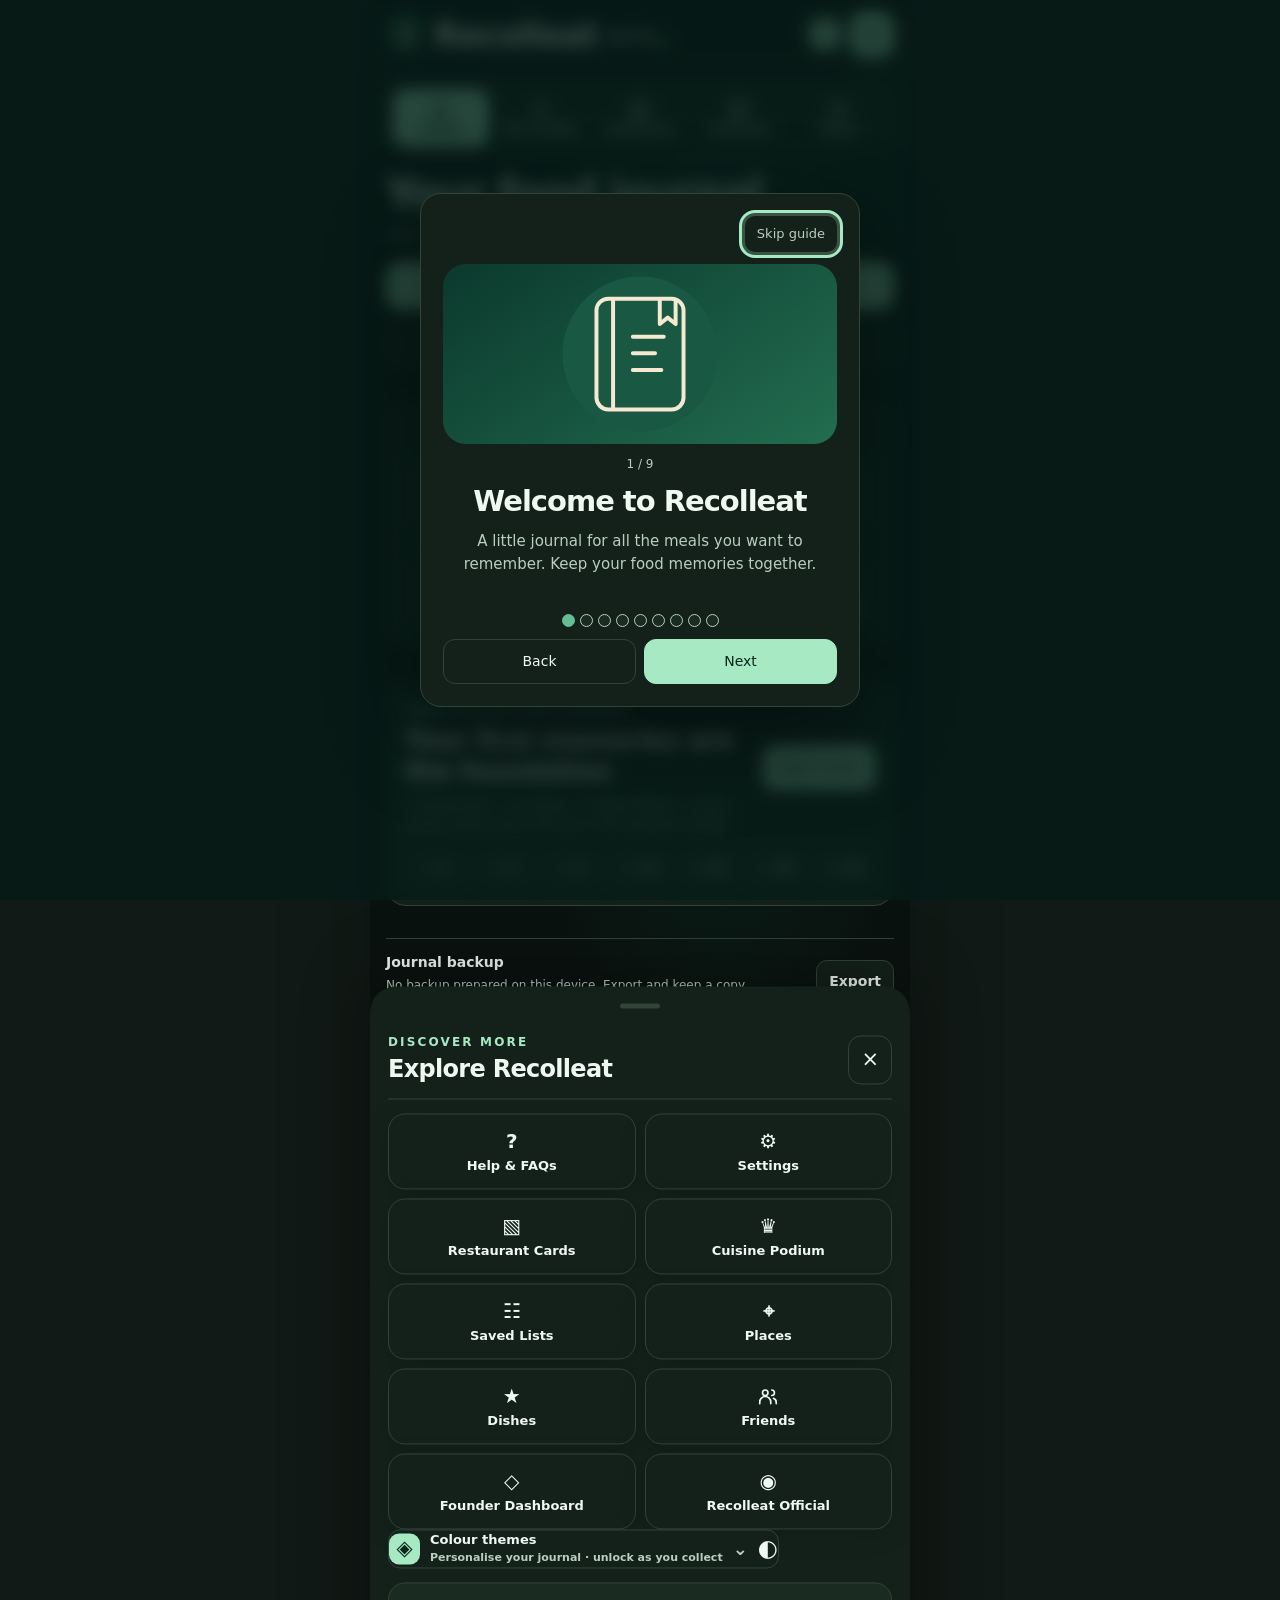
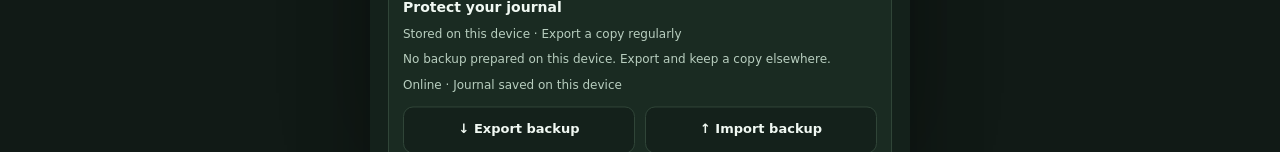
==== commit cfcf886f: "Add files via upload" ====
--- a/index.html
+++ b/index.html
@@ -23,22 +23,22 @@
  }
 } catch (error) { /* Journal remains available with local system fonts. */ }
 </script>
-<link rel="stylesheet" href="./recolleat-v4-50.css"/>
-<link href="./manifest.webmanifest?v=4.50" rel="manifest"/><link rel="apple-touch-icon" sizes="180x180" href="./apple-touch-icon.png?v=4.50"/><meta name="apple-mobile-web-app-capable" content="yes"/><meta name="apple-mobile-web-app-status-bar-style" content="default"/><meta name="apple-mobile-web-app-title" content="Recolleat"/><meta content="#0b5b37" name="theme-color"/>
-<link rel="icon" type="image/png" href="./icon-192.png?v=4.50"/></head>
+<link rel="stylesheet" href="./recolleat-v4-51.css"/>
+<link href="./manifest.webmanifest?v=4.51" rel="manifest"/><link rel="apple-touch-icon" sizes="180x180" href="./apple-touch-icon.png?v=4.51"/><meta name="apple-mobile-web-app-capable" content="yes"/><meta name="apple-mobile-web-app-status-bar-style" content="default"/><meta name="apple-mobile-web-app-title" content="Recolleat"/><meta content="#0b5b37" name="theme-color"/>
+<link rel="icon" type="image/png" href="./icon-192.png?v=4.51"/></head>
 <body>
 <div id="recolleatSplash" class="recolleat-splash" role="status" aria-live="polite" aria-label="Opening Recolleat">
   <div class="splash-sky" aria-hidden="true"><span class="sky-beam"></span><span class="cloud cloud-left"></span><span class="cloud cloud-right"></span><span class="cloud cloud-back"></span><span class="cloud cloud-foreground"></span><span class="cloud cloud-high"></span></div>
   <div class="splash-center" aria-hidden="true"><div class="splash-thought"><span class="thought-dot first"></span><span class="thought-dot second"></span><svg viewBox="0 0 112 112" class="thought-utensils" aria-hidden="true"><path d="M42 25v29m-8-29v29m16-29v29m-16 0c0 8 16 8 16 0m-8 0v31M69 25v62m0-62c12 13 14 31 0 31" stroke="currentColor" stroke-width="7" fill="none" stroke-linecap="round"/></svg></div></div>
-  <div class="splash-brand" aria-hidden="true"><span class="splash-brand-mark"><img class="reco48-brand-img" src="./icon-192.png?v=4.50" alt=""/></span><strong>Recolleat</strong></div>
+  <div class="splash-brand" aria-hidden="true"><span class="splash-brand-mark"><img class="reco48-brand-img" src="./icon-192.png?v=4.51" alt=""/></span><strong>Recolleat</strong></div>
   <button id="splashSkip" type="button" class="splash-skip">Skip intro</button>
 </div>
 <a class="recolleat-skip-link" href="#mainJournalContent">Skip to journal content</a>
 <div class="app">
 <aside aria-label="Recolleat navigation" class="app-sidebar" id="appSidebar">
 <div class="sidebar-top">
-<span class="sidebar-brand" title="Recolleat"><img class="reco48-brand-img" src="./icon-192.png?v=4.50" alt="Recolleat"/></span>
-<span class="sidebar-brand-name">RECOLLEAT</span>
+<span class="sidebar-brand" title="Recolleat"><img class="reco48-brand-img" src="./icon-192.png?v=4.51" alt="Recolleat"/></span>
+<span class="sidebar-brand-name">RECOLLEAT <small class="reco51-beta">Beta</small></span>
 <button aria-label="Collapse sidebar" class="sidebar-toggle" id="sidebarToggle" title="Collapse sidebar" type="button">‹</button>
 </div>
 <div class="sidebar-section-heading">INDEX / EXPLORE</div>
@@ -62,7 +62,7 @@
 <div class="workspace"><div id="storageCritical" class="v42-storage-warning" role="alert" hidden><strong>Journal storage unavailable.</strong> Nothing you add can be saved in this browser right now. Check site storage permissions or use the original site address. Do not import a backup here.</div>
 <div class="mobile-top-stack">
 <header>
-<div class="header-brand"><button aria-label="Go to Home" id="mobileSidebarBtn" title="Go to Grand List" type="button">⌂</button><span class="recolleat-mark" aria-hidden="true"><img class="reco48-brand-img" src="./icon-192.png?v=4.50" alt=""/></span><div><div class="workspace-eyebrow">YOUR PERSONAL FOOD ARCHIVE</div><h1>Recolleat<span class="brand-dot">.</span></h1><p>Every great meal deserves to be remembered.</p></div></div>
+<div class="header-brand"><button aria-label="Go to Home" id="mobileSidebarBtn" title="Go to Grand List" type="button">⌂</button><span class="recolleat-mark" aria-hidden="true"><img class="reco48-brand-img" src="./icon-192.png?v=4.51" alt=""/></span><div><div class="workspace-eyebrow">YOUR PERSONAL FOOD ARCHIVE</div><h1>Recolleat <small class="reco51-beta">Beta</small><span class="brand-dot">.</span></h1><p>Every great meal deserves to be remembered.</p></div></div>
 <div class="header-actions">
 <button aria-label="Open My Profile" class="header-profile-trigger" data-view="profile" title="Open My Profile" type="button"><span class="header-avatar" id="headerProfileAvatar">R</span><span id="headerProfileName">My profile</span></button>
 <span class="local-pill">Private &amp; local</span>
@@ -111,7 +111,7 @@
   <section class="reco-hub-glance" aria-labelledby="recoGlanceTitle"><h3 id="recoGlanceTitle">At a glance</h3><div class="profile-stats-grid" id="profileStats"></div></section>
   <div id="recoJourney" class="reco-journey" aria-live="polite"></div>
   <section class="reco50-backup" id="reco50Backup"><div><b>Journal backup</b><small id="reco50BackupStatus">Checking…</small></div><button type="button" id="reco50Export">Export</button></section>
-<details class="reco-home-memories"><summary>Meals worth remembering <span>See your memories</span></summary><div id="recoMemoryFeed" class="reco-memory-feed" aria-label="Your food memories"></div></details>
+<details class="reco-home-memories" open><summary>Meals worth remembering <span>Daily flashbacks</span></summary><div id="recoMemoryFeed" class="reco-memory-feed" aria-label="Your food memories"></div></details>
   <section id="reco50HomeFeed" class="reco50-home-feed" aria-label="Friends feed"></section>
   <details class="reco-year-wrap" id="recoYearWrap" hidden><summary>Annual Recolleat Wrapped</summary><div class="reco-year-wrap-body"><label hidden>Year <select id="recoYearSelect" aria-label="Yearly Wrapped year"></select></label><div id="recoYearContent" aria-live="polite"></div></div></details>
   <div class="reco-pulse-bottom"><details class="reco-pulse-feature" id="recoPulseFeature"></details><div class="reco-pulse-recent" hidden><span>LOG AGAIN · LAST 20 DAYS</span><div id="recoPulseRecent"></div></div></div>
@@ -124,7 +124,7 @@
 <div class="stat"><span id="statCuisineLabel">Top cuisine</span><strong id="statCuisine">—</strong><small id="statCuisineSub" hidden></small></div>
 <div class="stat"><span>Average price per person</span><strong id="statSpend">—</strong></div>
 </section>
-<section class="controls"><div class="search-wrap"><input aria-label="Search your restaurant collection" class="search" id="search" type="search" enterkeyhint="search" autocomplete="off" placeholder="Find restaurants, dishes or visit notes…"/><button id="v41ClearSearch" type="button" aria-label="Clear search" hidden>×</button></div><div class="grand-list-tools" id="grandListTools"><span class="list-tools-caption">GRAND LIST CONTROLS</span> <div class="menu-wrap">
+<section class="controls"><div class="search-wrap"><input aria-label="Search your restaurant collection" class="search" id="search" type="search" enterkeyhint="search" autocomplete="off" placeholder="Find restaurants, dishes or visit notes…"/><button id="v41ClearSearch" type="button" aria-label="Clear search" hidden>×</button></div><div class="grand-list-tools" id="grandListTools"><span class="list-tools-caption">GRAND LIST CONTROLS</span><button type="button" id="reco51ResetTable" title="Reset collection search, filters and sort">Reset table</button> <div class="menu-wrap">
 <button id="filterBtn" title="Filter"><span aria-hidden="true" class="sidebar-icon"><svg viewbox="0 0 24 24"><path d="M4 5h16M7 12h10M10 19h4"></path></svg></span><span class="sidebar-text">Filter <span id="filterCount"></span></span></button>
 <div class="popover" id="filterMenu">
 <div class="popover-title">Filters</div>
@@ -159,7 +159,7 @@
 <option value="location">Location</option>
 <option value="cuisine">Cuisine</option><option value="service">Service</option>
 </select></label>
-<label>Direction<select id="sortDirection"><option value="asc">Ascending</option><option value="desc">Descending</option></select></label>
+<label>Direction<select id="sortDirection"><option value="asc">Ascending (low to high / oldest first)</option><option value="desc">Descending (high to low / newest first)</option></select></label>
 <button class="primary" id="applySort" style="width:100%;margin-top:10px">Apply sort</button>
 </div>
 </div>
@@ -319,7 +319,7 @@
 <div class="lab-submit-bar"><p aria-live="polite" class="feature-muted" id="labTotal" role="status">60 / 20 / 20 default. Changes affect all overall rankings.</p><button class="primary" id="labSubmit" type="submit">Apply weights</button></div>
 </form>
 </div>
-</details><details class="reco-settings-group"><summary>Appearance <small>Colour themes and display</small></summary><p>Use Colour themes in More to choose a palette, light or dark mode, and available unlocks.</p><button type="button" id="settingsAppearance">Open colour themes</button></details><details class="reco-settings-group"><summary>Data &amp; backups <small>Protect your restaurant memories</small></summary><p>Back up before updates. Your journal stays on this device unless you export and share it.</p><button type="button" id="settingsExport">Export backup</button> <button type="button" id="settingsImport">Import backup</button></details><details class="reco-settings-group"><summary>Privacy &amp; legal <small>Data, fonts and notices</small></summary><p>Review photo storage, optional Google Fonts, and your legal rights.</p><button type="button" id="settingsPrivacy">Privacy &amp; Safety</button><button type="button" id="settingsTerms" hidden aria-hidden="true" tabindex="-1">Terms of Use</button></details><details class="reco-settings-group"><summary>Help &amp; about <small>Understand Recolleat</small></summary><p>Need help with logging or scoring?</p><button type="button" id="settingsHelp">Help &amp; FAQs</button><p>Local-first food journal</p></details><div class="lab-highlights" hidden>
+</details><details class="reco-settings-group"><summary>Appearance <small>Colour themes and display</small></summary><p>Use Colour themes in More to choose a palette, light or dark mode, and available unlocks.</p><button type="button" id="settingsAppearance">Open colour themes</button></details><details class="reco-settings-group"><summary>Data &amp; backups <small>Protect your restaurant memories</small></summary><p>Back up before updates. Your journal stays on this device unless you export and share it.</p><button type="button" id="settingsExport">Export backup</button> <button type="button" id="settingsImport">Import backup</button></details><details class="reco-settings-group"><summary>Privacy &amp; legal <small>Data, fonts and notices</small></summary><p>Review photo storage, optional Google Fonts, and your legal rights.</p><button type="button" id="settingsPrivacy">Privacy &amp; Safety</button><button type="button" id="settingsTerms" hidden aria-hidden="true" tabindex="-1">Terms of Use</button></details><details class="reco-settings-group"><summary>Help &amp; about <small>Understand Recolleat</small></summary><p>Need help with logging or scoring?</p><button type="button" id="settingsHelp">Help &amp; FAQs</button><p>Local-first food journal</p></details><div id="recoProfileAccountMount"></div><div class="lab-highlights" hidden>
 <div class="feature-panel"><h3>Top 3 restaurants</h3><div class="lab-podium" id="labTopRestaurants"></div></div>
 <div class="feature-panel"><h3>Cuisine podium</h3><div class="lab-podium" id="labCuisinePodium"></div><p class="feature-muted">Only cuisines with 3+ restaurants qualify.</p></div>
 </div>
@@ -381,7 +381,7 @@
   </section>
 </section>
 <section class="palate-tab-panel" id="dnaPanelStamps" role="tabpanel" aria-labelledby="dnaTabStamps" data-dna-panel="stamps" hidden>
-  <section class="feature-panel"><div class="passport-summary"><div><span class="feature-kicker">RECOLLEAT / ACHIEVEMENTS</span><h3>Culinary Stamps</h3><p class="feature-muted">Eight collectible achievement families, each with ten levels. These milestones still use your wider restaurant collection, not the dish-only Palate Code.</p></div><div class="feature-mark">✦</div></div><div class="passport-achievement-grid" id="culinaryPassport"></div></section>
+  <section class="feature-panel"><div class="passport-summary"><div><span class="feature-kicker">RECOLLEAT / ACHIEVEMENTS</span><h3>Culinary Stamps</h3></div><div class="feature-mark">✦</div></div><div id="reco51StampProgress"></div><div class="passport-achievement-grid" id="culinaryPassport"></div></section>
 </section>
 </section>
 <section class="list-view" id="listView">
@@ -423,7 +423,7 @@
 <div><span>Treated meals</span><b id="monthTreatedCount">0</b><small>Paid for by someone else</small></div>
 </div>
 
-<details class="calendar-spend-details"><summary>Your spending trend <small>Last 12 months · personally paid</small></summary><div class="spend-chart" id="spendChart"></div></details>
+
 <div hidden class="reco-finance-card" id="recoFinance" aria-label="Your annual meal and payment insights"><div class="reco-finance-title"><h3>Your spending, clearly separated</h3><label>Year <select id="recoFinanceYear" aria-label="Year for financial insights"></select></label></div><div id="recoFinanceContent"></div></div>
 </aside>
 </div>
@@ -438,18 +438,18 @@
 </section>
 <section aria-label="My profile" class="profile-page" id="profileView" style="display:none">
 
-<div class="profile-intro"><h2>My Profile</h2></div>
+<div class="profile-intro"><h2>My Profile</h2><button type="button" id="reco51AccountTop">Account settings</button></div>
 <div class="profile-layout">
 <div class="profile-identity-card">
 <div class="profile-identity-art"><div aria-label="Your profile photo" class="profile-identity-avatar" id="profileBigAvatar" role="img">R</div><div class="profile-art-tag"></div></div>
 <div class="profile-identity-content"><div class="profile-membership">YOUR JOURNAL</div><h3 id="profileDisplayName">Your name</h3><div class="reco49-profile-metrics"><div><b id="reco49Palate">????</b><small>Palate Code</small></div><div><b id="reco49Friends">—</b><small>Friends</small></div><div><b id="reco49Following">—</b><small>Following</small></div></div><div class="profile-location-tag" id="reco49Visibility">Local profile · Private on this device</div><button type="button" id="reco49FriendsLink" hidden>Open Friends</button></div>
 </div>
-</div><div class="reco49-profile-tabs" role="tablist" aria-label="Profile sections"><button type="button" role="tab" aria-selected="true" id="reco49TabAccount" aria-controls="reco49AccountSection" data-reco49-profile="account">Account</button><button type="button" role="tab" aria-selected="false" id="reco49TabPalate" aria-controls="profilePersonaHome" data-reco49-profile="palate">Palate Code</button><button type="button" role="tab" aria-selected="false" id="reco49TabStamps" aria-controls="profileStampsHome" data-reco49-profile="stamps">Achievements</button></div><div id="reco49AccountSection" role="tabpanel" aria-labelledby="reco49TabAccount"><button class="reco49-guide-link" type="button" id="reco49Replay">Explore the app guide</button><details class="profile-edit-card"><summary>Edit local profile picture and name <span aria-hidden="true">⌄</span></summary>
+</div><div class="reco49-profile-tabs" role="tablist" aria-label="Profile sections"><button type="button" role="tab" aria-selected="true" id="reco49TabAccount" aria-controls="reco49AccountSection" data-reco49-profile="account">Edit profile</button><button type="button" role="tab" aria-selected="false" id="reco49TabPalate" aria-controls="profilePersonaHome" data-reco49-profile="palate">Palate Code</button><button type="button" role="tab" aria-selected="false" id="reco49TabStamps" aria-controls="profileStampsHome" data-reco49-profile="stamps">Stamps</button></div><div id="reco49AccountSection" role="tabpanel" aria-labelledby="reco49TabAccount"><button class="reco49-guide-link" type="button" id="reco49Replay">Explore the app guide</button><details class="profile-edit-card"><summary>Edit local profile picture and name <span aria-hidden="true">⌄</span></summary>
 <div class="profile-section-heading"><div><div class="profile-kicker">PERSONAL DETAILS</div><h3>Edit profile</h3></div><span class="profile-number">01—02</span></div>
 <form autocomplete="off" id="profileForm"><label class="profile-field-label" for="profileUsername">Username</label><input id="profileUsername" maxlength="30" placeholder="e.g. The Hungry Archivist" required="" type="text"/><div class="profile-hint">Up to 30 characters. This is your display name, not an online account.</div>
 <label class="profile-field-label" for="profilePhotoInput">Profile picture</label><div class="profile-photo-actions"><div class="profile-edit-avatar" id="profileEditAvatar">R</div><div class="profile-photo-buttons"><label class="profile-upload-label" for="profilePhotoInput">Upload picture</label><button id="profileRemovePhoto" type="button">Remove picture</button></div></div><input accept="image/png,image/jpeg,image/webp,image/gif" hidden="" id="profilePhotoInput" type="file"/><p class="profile-hint">Images are resized and stored in this browser. Export a backup to keep a copy.</p>
 <label class="profile-field-label" for="reco50Banner">Profile banner</label><select id="reco50Banner"></select><div class="reco50-banner-previews" id="reco50BannerPreviews"></div><div class="profile-save-row"><button class="primary" type="submit">Save profile</button><span aria-live="polite" id="profileSaveStatus" role="status"></span></div></form>
-</details><div id="recoProfileAccountMount"></div></div>
+</details></div>
 <section hidden class="profile-feature-panel" id="profilePersonaHome" role="tabpanel" aria-labelledby="reco49TabPalate" aria-label="Your Palate Code"><div class="profile-feature-title"><span>THE FOOD THAT MAKES YOU</span><h3>Your Palate Identity</h3></div></section>
 <section hidden class="profile-stamps-feature" id="profileStampsHome" role="tabpanel" aria-labelledby="reco49TabStamps" aria-label="Achievements"></section>
 
@@ -489,8 +489,8 @@
   </div>
 </section>
 
- <section id="privacyView" class="privacy-page" aria-label="Privacy and Safety" style="display:none">
-  <div class="privacy-hero"><span class="privacy-eyebrow">RECOLLEAT / PRIVACY BY DESIGN</span><h2>Privacy &amp; Safety</h2><p>What stays on your device, when a connection is made, and how to protect your collection.</p><p class="legal-updated">Last updated: 26 November 2026</p></div>
+ <section id="privacyView" class="privacy-page" aria-label="Privacy and Safety" style="display:none"><p class="feature-muted reco51-beta-notice">Daily flashbacks and stamp progression run locally. In the connected edition, seen feed identifiers are retained locally for ranking, not used for advertising. The service is intended for controlled internal beta testing only.</p>
+  <div class="privacy-hero"><span class="privacy-eyebrow">RECOLLEAT / PRIVACY BY DESIGN</span><h2>Privacy &amp; Safety</h2><p>What stays on your device, when a connection is made, and how to protect your collection.</p><p class="legal-updated">Last updated: 27 November 2026</p></div>
   <div class="privacy-grid">
     <article class="privacy-panel"><h3>Your journal is local by default</h3><p>Restaurant records, reviews, scores, dishes, dates, places, photographs, spending, lists and recovery snapshots are stored in this browser's IndexedDB database. Profile details, drafts, preferences and backup reminders are also stored in browser local storage. Optional online accounts also support deliberately published restaurant entries, friendship management and related safety records. The journal has no automatic synchronisation, public ordinary-user feed or advertising system; optional friends-only sharing is described below.</p><p>Only selected previewed restaurant or list fields, and separately chosen social data, are intentionally uploaded when you choose to publish; receipts, photographs, spending and the rest of the journal remain local. Internet access to load the application still exposes technical connection data to the hosting infrastructure.</p></article>
     <article class="privacy-panel"><h3>Operator and contact details — publication incomplete</h3><p><strong>Service name:</strong> Recolleat. <strong>Contact email:</strong> <a href="mailto:recolleat.paramount107@passmail.net">recolleat.paramount107@passmail.net</a>. <strong>Legal operator's full name and any legally required establishment address:</strong> not yet supplied. These details still require verification and publication where applicable. The <a href="https://docs.google.com/forms/d/e/1FAIpQLSc80f1pmRXgORQmy2X1wp_xggGetlXv198ZbsZZzsvX1XhyzA/viewform?usp=publish-editor" target="_blank" rel="noopener noreferrer">optional feedback form</a> is hosted by Google and is not a substitute for a legal contact address.</p><p>If the operator is a data controller for hosting records or other processing, the controller identity and a working privacy contact must be stated here before publication. No operator identity has been invented.</p></article>
@@ -501,32 +501,32 @@
   <details class="reco-legal-details"><summary>Lawful basis and international data transfers</summary><div><p>For processing for which the operator is a controller and United Kingdom data protection law applies, the proposed assessment is: providing user-requested journal functionality may rely on performance of a contract (Article 6(1)(b)); necessary site operation and protection against abuse may rely on legitimate interests (Article 6(1)(f), subject to a balancing assessment); optional Google Fonts requests are made only following your affirmative choice (consent, Article 6(1)(a), where applicable). Account authentication and requested friends-only publishing are proposed as necessary to deliver the optional service; abuse handling and safety moderation require a documented lawful basis and balancing assessment where applicable. Deliberate publication is a user control, not a blanket consent to unrelated processing. These bases require a final assessment by the identified operator and are not a verified representation of Cloudflare's own processing.</p><p>Technical data may be transferred outside the United Kingdom depending on hosting and optional third-party services. The specific destinations, adequacy arrangements and appropriate safeguards have not been confirmed. These must be documented by the operator before a compliant public launch. No automated profiling is used to make legally significant decisions.</p></div></details>
   <details class="reco-legal-details"><summary>Retention, backups and security limitations</summary><div><p>Journal data remains in this browser until you edit or delete it, clear site storage or lose access to that browser profile. A local recovery point resides on the same device and is <strong>not</strong> an off-device backup. The JSON export can contain your full journal, photographs, profile and spending information. <strong>Exported JSON is not encrypted by Recolleat</strong>; protect it, especially on shared devices, email and cloud drives.</p><p>Clearing app storage or uninstalling an installed web app can remove entries permanently. Export regularly and verify the downloaded file separately. Backups stored outside the app and any hosting logs are not deleted by Recolleat's local erase function. Hosting log retention remains unverified pending an operator-level review.</p><p>Camera/photo permissions are governed by your browser and device. Local storage is not guaranteed to be private from someone who can access your unlocked device or browser profile. Avoid recording payment card details and personal data about other people unless appropriate.</p></div></details>
   <details class="reco-legal-details"><summary>Your privacy rights and children</summary><div><p>You can access, correct, export and erase journal entries using the app. Where data protection law applies to processing by an identified controller, other rights may include access, correction, restriction, erasure, portability, objection and withdrawal of consent, depending on the lawful basis and circumstances. <strong>Your right to object to processing based on legitimate interests</strong> can be exercised by contacting the controller using the published contact email. You can turn off optional Google Fonts in the app's Privacy &amp; Safety settings. The operator must also provide a working data-protection complaints channel, acknowledge complaints within 30 days, investigate and explain the outcome, as required by the law effective June 2026. Send privacy requests or complaints to <a href="mailto:recolleat.paramount107@passmail.net">recolleat.paramount107@passmail.net</a>. The operator must maintain an effective response procedure and complete any remaining legally required identity disclosures.</p><p>You may complain to the United Kingdom <a href="https://ico.org.uk/make-a-complaint/" target="_blank" rel="noopener noreferrer">Information Commissioner's Office</a>. Recolleat is not specifically designed for children. Access is not age-verified. If children are likely to use this service, the operator must assess and satisfy the applicable Children's code obligations before launch.</p></div></details>
-  <div class="reco-account-legal"><p><strong>Optional Palate Code sharing:</strong> If you explicitly publish your four-letter Palate Code, it is stored with your online account and visible to current and future accepted friends. Underlying journal data, spending, photographs and trait calculations remain local. The published snapshot is not automatically updated. You can remove it or pause sharing; blocking or removing a friend prevents later server access. Account deletion removes the stored code. Friends may retain copies or screenshots.</p><h3>Online accounts, friends and sharing — development release</h3><p>Recolleat is local-first. When you create an online account, Supabase processes your email, authentication data, display name, invitation code, friendships, blocked accounts and safety records. Google sign-in processes basic account identity, not contacts or journal history. Apple sign-in is included but not activated; ordinary email delivery is still restricted during development. The primary Supabase project is configured in London, United Kingdom; providers may process technical, support or other data internationally. See <a href="https://supabase.com/privacy">Supabase privacy information</a> and <a href="https://policies.google.com/privacy">Google privacy information</a>.</p><p>Sharing is optional and private by default. In My Profile → Sharing settings, choose one restaurant and preview the exact information before publishing. Its name, your online display name and publication date are always included; you may choose location and confirmed Google Place ID, overall rating, selected dish-rating list (up to 30 rated dishes), and written review. No photographs, receipts, visit dates, spending, entire collections, or local profile picture are uploaded by restaurant sharing. A separate selected-list snapshot may be published. The feed is chronological, filtered by your local following preferences. All currently accepted friends, including those accepted later, can see published entries unless blocked, suspended or sharing is paused. Friends can view your online name and visible shared entries, not the remainder of your journal. No public ordinary-user feed, direct messages, stranger discovery or comments exist. Recolleat Official announcements are visible to active signed-in users.</p><p>Pause personal sharing to hide your personal entries, resume to make them visible again, or stop sharing an individual entry to delete its server copy. Removing or blocking a friend prevents further server access by that account; previously viewed information or screenshots cannot be recalled. Local edits or local erasure do not automatically change or delete shared copies. Deleting the online account deletes the online profile, friendships and shared entries; your local journal is separate. Account reports, shared-entry report reasons, moderation decisions and audit records may remain with account or entry links removed where applicable. Reports can be reviewed by authorised moderators, including the reported shared text while available; the private journal is not accessible through the moderation feature. Final safety record retention and operational procedures must be confirmed before release.</p><p>Invite links carry a private invitation code in the URL fragment; opening a link does not automatically create a request. The code is stored briefly in browser session storage until sent or dismissed. Share links only with intended people; you can replace your code. Keep me signed in stores a refresh token in local storage; without it the session is held in memory. A temporary sign-in verifier is stored in session storage. Avoid persistent sign-in on shared devices. Contact <a href="mailto:recolleat.paramount107@passmail.net">safety and privacy support</a> for reports, complaints, appeals or data requests. This release is for controlled development testing, not public onboarding; legal operator, retention, international transfers and safety procedures remain to be verified.</p></div><div class="privacy-controls">
-    <h3>Your local data controls</h3><p>Export before deleting. Erasure affects Recolleat's journal and local profile in this browser, not shared entries, online accounts, previously downloaded files, browser-managed offline application files or hosting logs. Manage online entries separately in My Profile.</p>
+  <div class="reco-account-legal"><p><strong>Optional Palate Code sharing:</strong> If you explicitly publish your four-letter Palate Code, it is stored with your online account and visible to current and future accepted friends. Underlying journal data, spending, photographs and trait calculations remain local. The published snapshot is not automatically updated. You can remove it or pause sharing; blocking or removing a friend prevents later server access. Account deletion removes the stored code. Friends may retain copies or screenshots.</p><h3>Online accounts, friends and sharing — development release</h3><p>Recolleat is local-first. When you create an online account, Supabase processes your email, authentication data, display name, invitation code, friendships, blocked accounts and safety records. Google sign-in processes basic account identity, not contacts or journal history. Apple sign-in is included but not activated; ordinary email delivery is still restricted during development. The primary Supabase project is configured in London, United Kingdom; providers may process technical, support or other data internationally. See <a href="https://supabase.com/privacy">Supabase privacy information</a> and <a href="https://policies.google.com/privacy">Google privacy information</a>.</p><p>Sharing is optional and private by default. In Settings → Sharing, choose one restaurant and preview the exact information before publishing. Its name, your online display name and publication date are always included; you may choose location and confirmed Google Place ID, overall rating, selected dish-rating list (up to 30 rated dishes), and written review. No photographs, receipts, visit dates, spending, entire collections, or local profile picture are uploaded by restaurant sharing. A separate selected-list snapshot may be published. The feed shows personal posts for seven days, filtered by your local following preferences; it offers chronological and locally ranked views. All currently accepted friends, including those accepted later, can see published entries unless blocked, suspended or sharing is paused. Friends can view your online name and visible shared entries, not the remainder of your journal. No public ordinary-user feed, direct messages, stranger discovery or comments exist. Recolleat Official announcements are visible to active signed-in users.</p><p>Pause personal sharing to hide your personal entries, resume to make them visible again, or stop sharing an individual entry to delete its server copy. Removing or blocking a friend prevents further server access by that account; previously viewed information or screenshots cannot be recalled. Local edits or local erasure do not automatically change or delete shared copies. Deleting the online account deletes the online profile, friendships and shared entries; your local journal is separate. Account reports, shared-entry report reasons, moderation decisions and audit records may remain with account or entry links removed where applicable. Reports can be reviewed by authorised moderators, including the reported shared text while available; the private journal is not accessible through the moderation feature. Final safety record retention and operational procedures must be confirmed before release.</p><p>Invite links carry a private invitation code in the URL fragment; opening a link does not automatically create a request. The code is stored briefly in browser session storage until sent or dismissed. Share links only with intended people; you can replace your code. Keep me signed in stores a refresh token in local storage; without it the session is held in memory. A temporary sign-in verifier is stored in session storage. Avoid persistent sign-in on shared devices. Contact <a href="mailto:recolleat.paramount107@passmail.net">safety and privacy support</a> for reports, complaints, appeals or data requests. This release is for controlled development testing, not public onboarding; legal operator, retention, international transfers and safety procedures remain to be verified.</p></div><div class="privacy-controls">
+    <h3>Your local data controls</h3><p>Export before deleting. Erasure affects Recolleat's journal and local profile in this browser, not shared entries, online accounts, previously downloaded files, browser-managed offline application files or hosting logs. Manage online entries separately in Account &amp; sharing settings.</p>
     <div class="privacy-actions"><button type="button" class="primary" id="privacyExport">Export my journal</button><button type="button" id="privacyErase" class="danger-outline">Erase this device's Recolleat journal</button></div>
     <p class="privacy-status" id="privacyStatus" role="status" aria-live="polite"></p>
   </div>
   <details class="reco-legal-details"><summary>Logging, scoring, presentation and archived categories</summary><div><p>Recolleat records a restaurant and visit together when you use Add. A food rating is required for completed Quick Log entries. Optional dish names, dish scores, photographs and a meal value (the value of food and drink attributable to you, not the whole table) are stored locally. The “Someone paid for my meal” choice records that you personally paid £0; otherwise personal payment is entered separately and may be unknown. This is an estimate, not a bank-verified transaction. Older visit entries with distinct personal-payment amounts are retained unless their meal value or payment status is changed.</p><p>Scoring weights and the cuisine ranking method (mean or median grand-list position) are saved in local preferences and included in new exported backups. Both options calculate on the device and are applied to displayed restaurant or cuisine rankings, respectively. Changing them recalculates displayed rankings but does not rewrite original food, value or service ratings. Older dish category information remains in existing records and backups for compatibility even though category books and category-entry controls are hidden. Graph data is not separately uploaded.</p><p>Photographs selected while adding a visit or dish are processed on-device into journal media and may be included in exported backups. My Profile displays any locally saved profile picture; it does not upload that picture. Optional accounts store identity, friend connections and explicitly shared text or ratings separately; there is no automatic journal cloud synchronisation or external journal image upload.</p></div></details>
-<details class="reco-legal-details"><summary>Private journal, backups and profile customisation</summary><div><p>For privacy, the journal, visit history, photographs, wishlist, restaurant groups, list membership and ranking preferences are stored in your browser rather than synchronised to a Recolleat account. The local display name, picture and unlocked banner selection also stay on this device. The banner illustrations are bundled with the application; they do not request external images. Unvisited wishlist items are not included in visited-restaurant rankings. A restaurant's optional visit-mean food score uses only recorded rated visits, not an assumed rating for each visit; group ratings average the saved branch scores. The annual recap is calculated locally.</p><p>You are responsible for exporting and keeping independent backups. A backup indicator records when an export was prepared and detects some subsequent changes; it cannot verify that the download was saved, intact or safely retained. An undo action for the most recent restaurant deletion is available during the current page session; it is not a permanent backup. Recovery snapshots are also local. Exports include private data, including local profile and wishlist, and are not encrypted by Recolleat. Keep them somewhere secure. A device loss, cleared site data, browser storage eviction or change of website origin can make local data inaccessible. Recolleat aims to support reliable export, import and recovery but cannot guarantee browser storage availability or restore a journal that it does not possess.</p></div></details><details class="reco-legal-details"><summary>Feed, lists, comparisons, reactions and official announcements</summary><div><p>Accepted friends may view deliberately published restaurant snapshots and Palate Codes, subject to blocking, suspension and your sharing settings. The Home feed and dedicated Friends feed show chronological posts from followed accepted friends, alongside separately labelled Recolleat Official announcements. Following choices are local. Ordinary accounts are not searchable public profiles. There are no comments, private messages, stranger recommendations or shared photographs in this build.</p><p>When publishing a restaurant, the title, online display name and publication time are included; optional details are selected and previewed. You may publish an overall rating when available, raw food score, rated dishes, written review and separately selected location and confirmed Google Place ID. Comparing ratings sends a matched Place ID to Supabase and retrieves the latest voluntarily published raw food score for that branch from each eligible friend. Your private local score is compared on your device; it is not sent by the comparison action. Older posts without a raw food score are not treated as comparable. A selected list post includes its title, ranked or unranked state, restaurant names and order, and optional locations. It is a snapshot, not an upload of the underlying collection; subsequent local edits do not update the post. A friend-view preview shows what your personal published snapshots and published Palate Code would look like to an accepted friend, without exposing your journal or uploading it.</p><p>Likes are stored in Supabase as a post identifier, reacting account identifier and timestamp, with one reaction per account per post. Eligible viewers can see counts and their own reaction; names of other people who reacted are not displayed by this interface. Unlike removes the reaction where access is available. Counts exclude reactions from accounts that no longer have current access. Posting and reaction activity may be logged for safety and abuse limits. Deleting a post or reacting account removes its linked reactions. Removing a friend or blocking prevents subsequent access to ordinary friend posts; it cannot erase information already seen or copied. Reactions from a formerly eligible viewer can remain in storage until deletion or unlike and may become visible in counts if access is restored.</p><p>Official announcements are separately authorised and can be visible to signed-in, active verified accounts, even if they are not friends of the publisher. They are not a publication of the operator's private journal. Pausing personal sharing does not pause official announcements. You can report official posts through the report control. Only a separately authorised publishing role can create them; moderation access is granted separately. No advertising or marketing profiles are introduced by these features.</p><p>Reports may include the reported post, reason, account and timestamps; authorised moderators may review the reported snapshot, resolve reports or hide posts. Online account deletion removes that account's profile, relationships, published content and reactions through database relations; retained safety and audit records may have account links removed. Retention limits and provider backup expiry remain release prerequisites. Local deletion does not delete previously published snapshots; use Stop sharing or account deletion for online copies. Even when content is removed, screenshots, downloaded copies, and provider backups or legally required records may remain. No screenshot or copying prevention can be guaranteed.</p></div></details><details class="reco-legal-details"><summary>Purposes, legal bases and rights — development notice</summary><div><p>We propose to rely on performance of the requested account and sharing service where necessary to provide those features, and legitimate interests in securing the service, detecting abuse, and handling reports and complaints, subject to an assessment balancing these interests with individuals' rights. Where a legal obligation applies, related processing may be necessary to comply with it. The deliberate Publish action is a visibility choice; it is not a blanket consent to unrelated uses. Optional nonessential storage or tracking requires an appropriate legal basis and, where applicable, consent. No behavioural advertising has been implemented. The final controller identity, legal bases, retention schedule, provider agreements, international transfer safeguards and children's access assessment must be confirmed before public release. You may contact the privacy address to request access, correction, erasure, restriction, objection where applicable or portability. You may complain to the Information Commissioner's Office. Do not include passwords or unnecessary sensitive information in a support request.</p></div></details>
-<div class="privacy-notes"><h3>Legal information</h3><p>Read the <button type="button" class="legal-text-link" id="privacyTermsLink">Terms of Use</button>, or open the <a href="./privacy.html">standalone Privacy &amp; Safety notice</a>. This is an accurate description of the reviewed local-first client application, not a certification of the host's configuration or worldwide regulatory compliance.</p><p class="privacy-about">Recolleat · Draft legal notices pending operator verification · 26 November 2026</p></div>
+<details class="reco-legal-details"><summary>Private journal, backups and profile customisation</summary><div><p>For privacy, the journal, visit history, photographs, wishlist, restaurant groups, list membership and ranking preferences are stored in your browser rather than synchronised to a Recolleat account. The local display name, picture and unlocked banner selection also stay on this device. The banner illustrations are bundled with the application; they do not request external images. Unvisited wishlist items are not included in visited-restaurant rankings. A restaurant's optional visit-mean food score uses only recorded rated visits, not an assumed rating for each visit; group ratings average the saved branch scores. The annual recap is calculated locally.</p><p>You are responsible for exporting and keeping independent backups. A backup indicator records when an export was prepared and detects some subsequent changes; it cannot verify that the download was saved, intact or safely retained. An undo action for the most recent restaurant deletion is available during the current page session; it is not a permanent backup. Recovery snapshots are also local. Exports include private data, including local profile and wishlist, and are not encrypted by Recolleat. Keep them somewhere secure. A device loss, cleared site data, browser storage eviction or change of website origin can make local data inaccessible. Recolleat aims to support reliable export, import and recovery but cannot guarantee browser storage availability or restore a journal that it does not possess.</p></div></details><details class="reco-legal-details"><summary>Feed, lists, comparisons, reactions and official announcements</summary><div><p>Accepted friends may view deliberately published restaurant snapshots and Palate Codes, subject to blocking, suspension and your sharing settings. The Home feed and Friends feed show posts from followed accepted friends for seven days, plus official announcements. You can choose Latest or For you; the latter ranks posts using age, unseen status, likes and variety. Following and recently seen post IDs stay on this device. Ordinary accounts are not searchable public profiles. There are no comments, private messages, stranger recommendations or shared photographs in this build.</p><p>When publishing a restaurant, the title, online display name and publication time are included; optional details are selected and previewed. You may publish an overall rating when available, raw food score, rated dishes, written review and separately selected location and confirmed Google Place ID. Comparing ratings sends a matched Place ID to Supabase and retrieves the latest voluntarily published raw food score for that branch from each eligible friend. Your private local score is compared on your device; it is not sent by the comparison action. Older posts without a raw food score are not treated as comparable. A selected list post includes its title, ranked or unranked state, restaurant names and order, and optional locations. It is a snapshot, not an upload of the underlying collection; subsequent local edits do not update the post. A friend-view preview shows what your personal published snapshots and published Palate Code would look like to an accepted friend, without exposing your journal or uploading it.</p><p>Likes are stored in Supabase as a post identifier, reacting account identifier and timestamp, with one reaction per account per post. Eligible viewers can see counts and their own reaction; names of other people who reacted are not displayed by this interface. Unlike removes the reaction where access is available. Counts exclude reactions from accounts that no longer have current access. Posting and reaction activity may be logged for safety and abuse limits. Deleting a post or reacting account removes its linked reactions. Removing a friend or blocking prevents subsequent access to ordinary friend posts; it cannot erase information already seen or copied. Reactions from a formerly eligible viewer can remain in storage until deletion or unlike and may become visible in counts if access is restored.</p><p>Official announcements are separately authorised and can be visible to signed-in, active verified accounts, even if they are not friends of the publisher. They are not a publication of the operator's private journal. Pausing personal sharing does not pause official announcements. You can report official posts through the report control. Only a separately authorised publishing role can create them; moderation access is granted separately. No advertising or marketing profiles are introduced by these features.</p><p>Reports may include the reported post, reason, account and timestamps; authorised moderators may review the reported snapshot, resolve reports or hide posts. Online account deletion removes that account's profile, relationships, published content and reactions through database relations; retained safety and audit records may have account links removed. Retention limits and provider backup expiry remain release prerequisites. Local deletion does not delete previously published snapshots; use Stop sharing or account deletion for online copies. Even when content is removed, screenshots, downloaded copies, and provider backups or legally required records may remain. No screenshot or copying prevention can be guaranteed.</p></div></details><details class="reco-legal-details"><summary>Purposes, legal bases and rights — development notice</summary><div><p>We propose to rely on performance of the requested account and sharing service where necessary to provide those features, and legitimate interests in securing the service, detecting abuse, and handling reports and complaints, subject to an assessment balancing these interests with individuals' rights. Where a legal obligation applies, related processing may be necessary to comply with it. The deliberate Publish action is a visibility choice; it is not a blanket consent to unrelated uses. Optional nonessential storage or tracking requires an appropriate legal basis and, where applicable, consent. No behavioural advertising has been implemented. The final controller identity, legal bases, retention schedule, provider agreements, international transfer safeguards and children's access assessment must be confirmed before public release. You may contact the privacy address to request access, correction, erasure, restriction, objection where applicable or portability. You may complain to the Information Commissioner's Office. Do not include passwords or unnecessary sensitive information in a support request.</p></div></details>
+<div class="privacy-notes"><h3>Legal information</h3><p>Read the <button type="button" class="legal-text-link" id="privacyTermsLink">Terms of Use</button>, or open the <a href="./privacy.html">standalone Privacy &amp; Safety notice</a>. This is an accurate description of the reviewed local-first client application, not a certification of the host's configuration or worldwide regulatory compliance.</p><p class="privacy-about">Recolleat · Draft legal notices pending operator verification · 27 November 2026</p></div>
  </section>
- <section id="termsView" class="privacy-page" aria-label="Terms of Use" style="display:none">
-  <div class="privacy-hero"><span class="privacy-eyebrow">RECOLLEAT / TERMS</span><h2>Terms of Use</h2><p>Conditions for using the current free, local-first Recolleat journal.</p><p class="legal-updated">Last updated: 26 November 2026 · Build 4.50</p></div>
+ <section id="termsView" class="privacy-page" aria-label="Terms of Use" style="display:none"><p class="feature-muted reco51-beta-notice">Recolleat Beta is under development. Features can change or be interrupted. Maintain independent backups. Beta status does not remove statutory rights or applicable privacy and safety obligations.</p>
+  <div class="privacy-hero"><span class="privacy-eyebrow">RECOLLEAT / TERMS</span><h2>Terms of Use</h2><p>Conditions for using the current free, local-first Recolleat journal.</p><p class="legal-updated">Last updated: 27 November 2026 · Build 4.51</p></div>
   <div class="privacy-panel"><h3>Publisher details — verification required</h3><p>Recolleat is the name of this service. <strong>Contact email:</strong> <a href="mailto:recolleat.paramount107@passmail.net">recolleat.paramount107@passmail.net</a>. The legal operator's name and any legally required establishment address have <strong>not</strong> yet been provided and must be completed where applicable before public launch. The external feedback form is not a legal contact channel. Nothing in these terms removes your mandatory consumer or data protection rights.</p></div>
-  <div class="reco-account-legal"><h3>Accounts, friends and optional shared entries</h3><p>Online features are optional. Your journal remains local unless you deliberately publish selected restaurant details in My Profile. An online account is required for sharing; only accepted friends can see personal published entries; separately authorised official announcements are available to signed-in users, including future accepted friends. You can pause personal sharing, delete shared entries, remove or block friends, and delete your online account. These actions stop further access through the service but cannot recall information already seen or copied. Shared copies are independent of local edits and backups. Photos and collections cannot be published in this build. Keep invitation links private. Do not impersonate others, harass, repeatedly send unwanted invitations, publish private information about others without permission, or post illegal, threatening, discriminatory, defamatory, exploitative or otherwise harmful content. You retain your rights in your content; by publishing you grant Recolleat limited permission to store and display those details to authorised friends and to process reports and enforce safety rules. This permission is limited to operating the requested feature and necessary safety handling; it does not transfer ownership.</p><p>Friends can report an account or individual shared entry. Authorised moderators may review reported content, hide entries or suspend accounts where necessary. You may contact <a href="mailto:recolleat.paramount107@passmail.net">safety support</a> to appeal, complain or report urgent concerns; contact emergency services if there is immediate danger. Do not rely on the app for emergency response. Account deletion removes online identity, friendships and shared entries; limited safety records may remain. The journal on your device is not erased by account deletion. This is a controlled development build. Public release requires verified operator details, documented retention, safety and complaints procedures, and applicable legal assessments.</p></div><details class="reco-legal-details" open><summary>1. Service and availability</summary><div><p>Recolleat is currently a free personal food journal for recording restaurants, dishes, photographs, visits, ratings and spending. It is supplied without a subscription or purchases in this build. It works locally in a compatible browser, with offline functionality subject to installation, storage availability and the browser's settings. An optional Recolleat account synchronises friend connections and explicitly published restaurant details. There is no automatic cloud backup or cross-device synchronisation of the private journal; published copies are available through the account.</p><p>Features, design and compatibility may change. Material changes should be disclosed clearly and not be used to override rights already established by applicable law. We cannot promise uninterrupted access or that browser-managed storage will never be lost.</p></div></details>
+  <div class="reco-account-legal"><h3>Accounts, friends and optional shared entries</h3><p>Online features are optional. Your journal remains local unless you deliberately publish selected restaurant details in Account &amp; sharing settings. An online account is required for sharing; only accepted friends can see personal published entries; separately authorised official announcements are available to signed-in users, including future accepted friends. You can pause personal sharing, delete shared entries, remove or block friends, and delete your online account. These actions stop further access through the service but cannot recall information already seen or copied. Shared copies are independent of local edits and backups. Photos and collections cannot be published in this build. Keep invitation links private. Do not impersonate others, harass, repeatedly send unwanted invitations, publish private information about others without permission, or post illegal, threatening, discriminatory, defamatory, exploitative or otherwise harmful content. You retain your rights in your content; by publishing you grant Recolleat limited permission to store and display those details to authorised friends and to process reports and enforce safety rules. This permission is limited to operating the requested feature and necessary safety handling; it does not transfer ownership.</p><p>Friends can report an account or individual shared entry. Authorised moderators may review reported content, hide entries or suspend accounts where necessary. You may contact <a href="mailto:recolleat.paramount107@passmail.net">safety support</a> to appeal, complain or report urgent concerns; contact emergency services if there is immediate danger. Do not rely on the app for emergency response. Account deletion removes online identity, friendships and shared entries; limited safety records may remain. The journal on your device is not erased by account deletion. This is a controlled development build. Public release requires verified operator details, documented retention, safety and complaints procedures, and applicable legal assessments.</p></div><details class="reco-legal-details" open><summary>1. Service and availability</summary><div><p>Recolleat is currently a free personal food journal for recording restaurants, dishes, photographs, visits, ratings and spending. It is supplied without a subscription or purchases in this build. It works locally in a compatible browser, with offline functionality subject to installation, storage availability and the browser's settings. An optional Recolleat account synchronises friend connections and explicitly published restaurant details. There is no automatic cloud backup or cross-device synchronisation of the private journal; published copies are available through the account.</p><p>Features, design and compatibility may change. Material changes should be disclosed clearly and not be used to override rights already established by applicable law. We cannot promise uninterrupted access or that browser-managed storage will never be lost.</p></div></details>
   <details class="reco-legal-details"><summary>2. Your content and permission to use the app</summary><div><p>You retain any rights you have in photographs, notes and other content you add. Recolleat does not claim ownership of your journal entries. You are responsible for content you choose to record and for having permission to use any third-party images or personal information you add.</p><p>You may use this release for your own lawful personal journaling. Do not interfere with its operation, attempt unauthorised access to hosting systems or redistribute the application code in breach of applicable intellectual property rights. Names of restaurants and third-party brands remain the property of their respective owners where applicable.</p></div></details>
   <details class="reco-legal-details"><summary>3. Backups, imports and deletion</summary><div><p>Journal content resides in device/browser storage. It may be removed by storage clearing, device loss, browser malfunction or website-origin changes. You should maintain separate verified exports. Exports may contain personal and financial information and are not encrypted by the app. Restoring a backup with the Replace option can overwrite existing records; review the warnings before proceeding.</p><p>The in-app erase control removes Recolleat's designated local records; it does not erase downloaded exports, device/cloud backups kept elsewhere, or hosting-provider logs. Do not uninstall or clear website data as an update procedure.</p></div></details>
   <details class="reco-legal-details"><summary>4. Ratings, receipt recognition and costs</summary><div><p>Ratings, Palate Code, trends and recaps are personal journal features, not objective restaurant assessments. Receipt text detection, price parsing, bill values and payment calculations may be incomplete or incorrect. Review original receipts and amounts before relying on them, especially where service charges, taxes or shared payments are involved. Recolleat is not a payment processor and does not provide professional financial, nutritional or medical advice.</p></div></details>
   <details class="reco-legal-details"><summary>5. Third-party services and privacy</summary><div><p>The application is hosted online, and visiting it involves technical exchanges with the hosting service. Optional Google Fonts connections occur only when enabled. External feedback forms and any links you elect to open are controlled by third parties. Their terms and privacy notices may apply. Read <button type="button" class="legal-text-link" id="termsPrivacyLink">Privacy &amp; Safety</button> for details about local storage and your choices.</p></div></details>
   <details class="reco-legal-details"><summary>6. Legal rights and liability</summary><div><p>Nothing in these terms excludes or limits liability where doing so would be unlawful, including liability for death or personal injury caused by negligence, fraud or fraudulent misrepresentation, or rights and remedies that cannot legally be excluded. If consumer-protection law applies, your statutory rights remain unaffected.</p><p>The app is a free personal journaling tool; you should independently check any important data and preserve backups. Any limitations of responsibility must be interpreted subject to applicable law and a fair balance of consumer rights, not as a blanket waiver of claims.</p></div></details>
   <details class="reco-legal-details"><summary>7. Changes, disputes and applicable law</summary><div><p>The release and notice date are shown above. Changes to the service and these terms will be published with updated dates; materially adverse changes should receive clear notice and must respect mandatory consumer protections. For a United Kingdom-based operator, English law may be intended to govern, but mandatory rights in the country where a consumer lives are not displaced where applicable. The operator's status and address must be verified before any contractual jurisdiction wording is finalised.</p><p>For general enquiries or complaints, contact <a href="mailto:recolleat.paramount107@passmail.net">recolleat.paramount107@passmail.net</a>. The operator must maintain an effective complaints process and complete any remaining legally required identity disclosures. The <a href="https://ico.org.uk/make-a-complaint/" target="_blank" rel="noopener noreferrer">Information Commissioner's Office</a> handles eligible data protection complaints; it is not a general consumer-contract dispute service.</p></div></details>
-  <details class="reco-legal-details"><summary>Meal values and configurable scoring</summary><div><p>The simplified Meal value field is the value of food and drink attributable to the user, not the whole table’s bill. If the user marks that someone paid for the meal, Recolleat records no personal spending for that meal. Values and derived financial summaries are self-reported and should not be treated as accounting or payment records.</p><p>Location photos can be selected locally or copied from outside sources. The Google Images shortcut opens an external search; you remain responsible for selecting images you have permission to use, particularly if you share or publicly publish them. Recolleat does not provide an image licence or automatically download Google Images results.</p><p>Ranking weights can be changed globally in Settings; this changes rankings and comparisons without changing the stored original ratings. Previous dish-category information is retained for compatibility even when category books are not visible.</p></div></details><div class="privacy-notes"><p><button type="button" class="legal-text-link" id="termsPrivacyBottom">Return to Privacy &amp; Safety</button> · <a href="./terms.html">Open standalone Terms of Use</a></p><p class="privacy-about">Recolleat · Draft legal notices pending operator verification · 26 November 2026</p></div>
- <details class="reco-legal-details"><summary>Private journal, scoring and seasonal features</summary><div><p>The personal journal is local-first; you are responsible for preserving independent copies of your data and checking exports before changing devices or website addresses. An export indicator and short-lived undo do not substitute for a backup. We will not claim that this eliminates obligations we have under applicable law, including obligations concerning any personal data we process, reasonable care and skill or mandatory consumer rights.</p><p>A repeat visit may contribute to a restaurant food-score mean when you choose that mode. Previously recorded manual ratings remain available; missing visit scores do not count. Groups are manually assigned by users, and a combined score is an equal-weight mean of saved branches. A group association is not proof of affiliation. List rankings, wishlist and seasonal recaps are personal tools, not professional advice or objective ratings. You may use the bundled banner illustrations as part of the application; restaurant names and marks are used for identification, not to claim endorsement.</p></div></details><details class="reco-legal-details"><summary>Personal publishing, likes, lists and official announcements</summary><div><p>Online social features are optional. You decide whether to share selected restaurant details, a selected list or a Palate Code. Personal posts are available only to eligible accepted friends, including friends accepted later, and remain visible until removed, hidden or paused. A selected list is a separate published snapshot; its underlying journal records are not shared. Keep private details, receipt data and other people's identifying information out of shared content unless you have a lawful basis and permission as needed. Only submit truthful, lawfully shareable reviews and content; do not misrepresent a restaurant, impersonate another person, publish unlawful or defamatory material, threaten or harass others, disclose private information, promote scams or post illegal or unsafe material.</p><p>You retain ownership of your content. By intentionally publishing, you grant Recolleat a limited non-exclusive permission to store, display, deliver and moderate that selected content for the requested service and safety obligations. This permission ends for ordinary display when you withdraw the content, subject to lawfully retained records, necessary backup expiry and copies already made by authorised viewers. It does not grant a right to sell your private journal or use it for advertising. You may remove or pause personal posts, unlike where access is available, block or remove friends and report entries. Other users must respect privacy and intellectual property rights; even if ordinary saving controls are absent, screenshots and copying cannot be reliably prevented. Shared photographs are not supported in this build.</p><p>Likes are optional reactions, not objective endorsements. Do not manipulate likes, evade rate limits or use automation to abuse accounts or publication features. The feed is chronological and does not provide public user recommendations. Only separately authorised publishers may post Recolleat Official announcements to signed-in users; ordinary personal posts remain friends-only. Pausing personal sharing does not remove official announcements. No comments or direct messages are permitted through this version. We may remove content, suspend access or restrict features proportionately for safety, unlawful content or serious terms violations. Use report controls and the safety contact to raise concerns or appeal decisions; do not attempt to bypass moderation. Formal enforcement, appeal procedures, retention and children's safety obligations must be finalised before public availability.</p><p>Restaurant comparisons use confirmed branch identifiers and voluntarily published raw food ratings. They do not imply that a friend or restaurant endorses another user's score, and they may be incomplete or inaccurate. Recolleat does not verify every review, chain affiliation or restaurant identity. Local erasure, an undo operation and local edits do not alter previously published content. Deleting an online account does not erase local records; remove online content separately if needed.</p></div></details>
+  <details class="reco-legal-details"><summary>Meal values and configurable scoring</summary><div><p>The simplified Meal value field is the value of food and drink attributable to the user, not the whole table’s bill. If the user marks that someone paid for the meal, Recolleat records no personal spending for that meal. Values and derived financial summaries are self-reported and should not be treated as accounting or payment records.</p><p>Location photos can be selected locally or copied from outside sources. The Google Images shortcut opens an external search; you remain responsible for selecting images you have permission to use, particularly if you share or publicly publish them. Recolleat does not provide an image licence or automatically download Google Images results.</p><p>Ranking weights can be changed globally in Settings; this changes rankings and comparisons without changing the stored original ratings. Previous dish-category information is retained for compatibility even when category books are not visible.</p></div></details><div class="privacy-notes"><p><button type="button" class="legal-text-link" id="termsPrivacyBottom">Return to Privacy &amp; Safety</button> · <a href="./terms.html">Open standalone Terms of Use</a></p><p class="privacy-about">Recolleat · Draft legal notices pending operator verification · 27 November 2026</p></div>
+ <details class="reco-legal-details"><summary>Private journal, scoring and seasonal features</summary><div><p>The personal journal is local-first; you are responsible for preserving independent copies of your data and checking exports before changing devices or website addresses. An export indicator and short-lived undo do not substitute for a backup. We will not claim that this eliminates obligations we have under applicable law, including obligations concerning any personal data we process, reasonable care and skill or mandatory consumer rights.</p><p>A repeat visit may contribute to a restaurant food-score mean when you choose that mode. Previously recorded manual ratings remain available; missing visit scores do not count. Groups are manually assigned by users, and a combined score is an equal-weight mean of saved branches. A group association is not proof of affiliation. List rankings, wishlist and seasonal recaps are personal tools, not professional advice or objective ratings. You may use the bundled banner illustrations as part of the application; restaurant names and marks are used for identification, not to claim endorsement.</p></div></details><details class="reco-legal-details"><summary>Personal publishing, likes, lists and official announcements</summary><div><p>Online social features are optional. You decide whether to share selected restaurant details, a selected list or a Palate Code. Personal posts are available only to eligible accepted friends, including friends accepted later, and leave the feed seven days after publication. Shared reviews and lists remain visible on friends’ profiles until removed, hidden or paused. Official announcements remain until removed. Reactions to expired personal posts are hidden and progressively pruned. A selected list is a separate published snapshot; its underlying journal records are not shared. Keep private details, receipt data and other people's identifying information out of shared content unless you have a lawful basis and permission as needed. Only submit truthful, lawfully shareable reviews and content; do not misrepresent a restaurant, impersonate another person, publish unlawful or defamatory material, threaten or harass others, disclose private information, promote scams or post illegal or unsafe material.</p><p>You retain ownership of your content. By intentionally publishing, you grant Recolleat a limited non-exclusive permission to store, display, deliver and moderate that selected content for the requested service and safety obligations. This permission ends for ordinary display when you withdraw the content, subject to lawfully retained records, necessary backup expiry and copies already made by authorised viewers. It does not grant a right to sell your private journal or use it for advertising. You may remove or pause personal posts, unlike where access is available, block or remove friends and report entries. Other users must respect privacy and intellectual property rights; even if ordinary saving controls are absent, screenshots and copying cannot be reliably prevented. Shared photographs are not supported in this build.</p><p>Likes are optional reactions, not objective endorsements. Do not manipulate likes, evade rate limits or use automation to abuse accounts or publication features. The feed offers a chronological view and a locally ranked For you view. It does not provide public user recommendations. Only separately authorised publishers may post Recolleat Official announcements to signed-in users; ordinary personal posts remain friends-only. Pausing personal sharing does not remove official announcements. No comments or direct messages are permitted through this version. We may remove content, suspend access or restrict features proportionately for safety, unlawful content or serious terms violations. Use report controls and the safety contact to raise concerns or appeal decisions; do not attempt to bypass moderation. Formal enforcement, appeal procedures, retention and children's safety obligations must be finalised before public availability.</p><p>Restaurant comparisons use confirmed branch identifiers and voluntarily published raw food ratings. They do not imply that a friend or restaurant endorses another user's score, and they may be incomplete or inaccurate. Recolleat does not verify every review, chain affiliation or restaurant identity. Local erasure, an undo operation and local edits do not alter previously published content. Deleting an online account does not erase local records; remove online content separately if needed.</p></div></details>
 </section>
 </main>
-<footer>
+<footer class="reco51-legal-footer">
 <span id="storageStatus">Loading local database…</span>
-<div class="reco-footer-legal"><button type="button" class="privacy-footer-link" id="privacyFooterLink">Privacy &amp; Safety</button><button type="button" class="privacy-footer-link" id="termsFooterLink">Terms of Use</button></div>
+<div class="reco-footer-legal"><button type="button" class="privacy-footer-link" id="privacyFooterLink">Privacy &amp; Safety</button><button type="button" class="privacy-footer-link" id="termsFooterLink">Terms of Service</button><button type="button" class="privacy-footer-link" id="reco51HelpFooter">Help</button><small>Recolleat Beta</small></div>
 </footer>
 </div>
 </div>
@@ -680,7 +680,7 @@
 </dialog>
 <dialog class="lightbox" id="lightbox" aria-label="Enlarged restaurant photograph"><button type="button" class="lightbox-close" id="lightboxClose" aria-label="Close enlarged photograph">×</button><img alt="Enlarged restaurant photograph" id="lightboxImg"/></dialog>
 <dialog id="reco49Intro" aria-labelledby="reco49IntroTitle"><div class="reco49-intro-inner"><button type="button" id="reco49Skip">Skip guide</button><div id="reco49Art" aria-hidden="true"></div><div id="reco49Progress"></div><h2 id="reco49IntroTitle"></h2><p id="reco49IntroCopy"></p><div class="reco49-dots" id="reco49Dots"></div><div class="reco49-intro-actions"><button type="button" id="reco49Back">Back</button><button type="button" class="primary" id="reco49Next">Next</button></div><button type="button" id="reco49SignIn" hidden>Sign in / create account</button><button type="button" id="reco49Local" hidden>Continue with local journal</button></div></dialog>
-<script src="./recolleat-v4-50.js" defer></script>
+<script src="./recolleat-v4-51.js" defer></script>
 <script src="./account-config.js" defer></script>
 <script src="./accounts.js" defer></script>
 <script src="./places-config.js" defer></script>
@@ -692,10 +692,10 @@
 <button class="reco-31-cards" data-more-view="cards" type="button" aria-label="Restaurant cards"><span class="more-icon" aria-hidden="true">▧</span><span class="more-label">Restaurant Cards</span></button>
 <button class="reco-31-cuisine" data-more-view="cuisines" type="button" aria-label="Cuisine podium"><span class="more-icon" aria-hidden="true">♛</span><span class="more-label">Cuisine Podium</span></button>
 <button class="reco-31-lists" data-more-view="lists" type="button" aria-label="Saved lists"><span class="more-icon" aria-hidden="true">☷</span><span class="more-label">Saved Lists</span></button>
-<button class="reco-31-privacy" data-more-view="privacy" type="button" aria-label="Privacy and safety"><span class="more-icon" aria-hidden="true">♧</span><span class="more-label">Privacy &amp; Safety</span></button>
+
 <button class="reco-31-places" data-more-view="map" type="button"><span class="more-icon" aria-hidden="true">⌖</span><span class="more-label">Places</span></button>
 <button class="reco-31-dishes" data-more-view="dishes" type="button"><span class="more-icon" aria-hidden="true">★</span><span class="more-label">Dishes</span></button>
 <button class="reco-31-friends" data-more-view="account" type="button"><span class="more-icon" aria-hidden="true"><svg viewBox="0 0 24 24" width="22" height="22" fill="none" stroke="currentColor" stroke-width="1.8" stroke-linecap="round"><circle cx="9" cy="8" r="3"/><path d="M3 20v-2a6 6 0 0 1 12 0v2M16 5a3 3 0 0 1 0 6m2 3a5 5 0 0 1 3 5v1"/></svg></span><span class="more-label">Friends</span></button>
-</div><div class="mobile-theme-panel" id="mobileThemeMount"></div><div class="mobile-backup-panel"><div class="reco-backup-intro"><b>Protect your journal</b><small>Stored on this device · Export a copy regularly</small></div><p id="v42BackupStatus" class="v42-backup-status" role="status">No export recorded on this device.</p><div class="reco-update-ready" id="recoUpdateReady" role="status" hidden><span>A newer Recolleat version is ready.</span><button id="recoUpdateNow" type="button">Update safely</button></div><p id="recoConnectionState" class="reco-connection-state" role="status"></p><div class="reco-backup-primary"><button id="mobileExport" type="button">↓ Export backup</button><button id="mobileImport" type="button">↑ Import backup</button></div><details class="reco-backup-extra"><summary>More backup &amp; storage tools</summary><div class="mobile-backup-actions"><button id="v42VerifyBackup" type="button">Verify a backup</button><button id="v44ProtectStorage" type="button">Protect storage</button><button id="recoRecoveryOpen" type="button">Recovery point</button><button id="recoOptimiseMedia" type="button">Optimise photos</button><input type="file" id="v42VerifyFile" accept=".json,application/json" hidden></div></details></div></section><div id="appToast" class="app-toast" role="status" aria-live="polite"></div>
+<button type="button" id="reco51AdminLink" hidden><span class="more-icon" aria-hidden="true">◇</span><span class="more-label">Founder Dashboard</span></button><button type="button" id="reco51OfficialLink" hidden><span class="more-icon" aria-hidden="true">◉</span><span class="more-label">Recolleat Official</span></button></div><div class="mobile-theme-panel" id="mobileThemeMount"></div><div class="mobile-backup-panel"><div class="reco-backup-intro"><b>Protect your journal</b><small>Stored on this device · Export a copy regularly</small></div><p id="v42BackupStatus" class="v42-backup-status" role="status">No export recorded on this device.</p><div class="reco-update-ready" id="recoUpdateReady" role="status" hidden><span>A newer Recolleat version is ready.</span><button id="recoUpdateNow" type="button">Update safely</button></div><p id="recoConnectionState" class="reco-connection-state" role="status"></p><div class="reco-backup-primary"><button id="mobileExport" type="button">↓ Export backup</button><button id="mobileImport" type="button">↑ Import backup</button></div><details class="reco-backup-extra"><summary>More backup &amp; storage tools</summary><div class="mobile-backup-actions"><button id="v42VerifyBackup" type="button">Verify a backup</button><button id="v44ProtectStorage" type="button">Protect storage</button><button id="recoRecoveryOpen" type="button">Recovery point</button><button id="recoOptimiseMedia" type="button">Optimise photos</button><input type="file" id="v42VerifyFile" accept=".json,application/json" hidden></div></details></div></section><div id="appToast" class="app-toast" role="status" aria-live="polite"></div>
 </body>
 </html>
--- a/recolleat-v4-51.css
+++ b/recolleat-v4-51.css
@@ -0,0 +1,3478 @@
+/* Recolleat Build 3.2: consolidated cascade. Source in /source/css. */
+*{box-sizing:border-box;}
+body{margin:0;}
+button,input,select,textarea{font:inherit;}
+button{border:1px solid var(--line);background:#fff;padding:9px 12px;border-radius:10px;cursor:pointer;}
+button.primary{background:#191916;color:#fff;border-color:#191916;}
+button.danger{color:#a32d2d;}
+header{display:flex;justify-content:space-between;}
+.local-pill{display:inline-flex;align-items:center;border-radius:999px;}
+.stats{display:grid;margin-bottom:16px;}
+.stat span{display:block;text-transform:uppercase;}
+.stat strong{display:block;}
+.controls-left>button,.controls-left>.menu-wrap>button{border-radius:14px;}
+.name-btn{border:0;background:transparent;padding:0;margin:0;font:inherit;font-weight:800;color:inherit;text-align:left;}
+.name-btn:hover{text-decoration:underline;background:transparent;}
+.location-image-preview{display:flex;align-items:center;gap:8px;min-height:44px;margin-top:8px;}
+.location-image-preview img{width:74px;height:50px;object-fit:cover;border-radius:10px;border:1px solid var(--line);}
+.location-image-preview .muted{font-size:12px;}
+.search{min-width:250px;border:1px solid var(--line);background:#fff;border-radius:14px;padding:10px 12px;outline:none;}
+.menu-wrap{position:relative;}
+.popover{display:none;position:absolute;top:44px;left:0;z-index:20;width:320px;border:1px solid var(--line);border-radius:14px;padding:13px;box-shadow:0 20px 50px rgba(20,20,15,.15);}
+.popover.show{display:block;}
+.popover-title{font-size:10px;text-transform:uppercase;letter-spacing:.09em;color:var(--muted);font-weight:800;margin-bottom:9px;}
+.popover label{display:block;font-size:12px;font-weight:700;margin:9px 0;}
+.popover input,.popover select{display:block;width:100%;margin-top:5px;padding:9px;border:1px solid var(--line);border-radius:9px;background:#fff;}
+.pair{display:grid;grid-template-columns:1fr 1fr;gap:8px;}
+.popover-actions{display:flex;justify-content:space-between;margin-top:12px;}
+.views{display:flex;gap:5px;margin-left:auto;flex-wrap:wrap;}
+.views button.active{background:#191916;color:#fff;border-color:#191916;}
+.chips{display:flex;gap:6px;flex-wrap:wrap;min-height:8px;}
+.chip{display:inline-flex;align-items:center;gap:6px;border-radius:999px;font-size:12px;}
+.chip button{padding:0;border:0;background:transparent;font-size:15px;}
+.table-shell{background:#fff;overflow:auto;}
+table{width:100%;min-width:1480px;border-collapse:separate;border-spacing:0;}
+th{position:sticky;top:0;z-index:2;border-bottom:1px solid var(--line);text-align:left;text-transform:uppercase;white-space:nowrap;}
+th[data-sort]{cursor:pointer;}
+th i{font-style:normal;margin-left:3px;}
+td{vertical-align:top;}
+tbody tr:last-child td{border-bottom:0;}
+.rank{color:#55554e;}
+.name{font-size:14px;font-weight:800;}
+.score{display:inline-flex;width:50px;height:34px;align-items:center;justify-content:center;color:#fff;border-radius:10px;font-weight:850;}
+.overall-score{display:inline-flex;min-width:56px;height:36px;align-items:center;justify-content:center;color:#fff;border-radius:10px;font-weight:900;font-size:14px;}
+.pill{display:inline-block;padding:6px 9px;border-radius:999px;background:var(--soft);}
+.service-pill{display:inline-flex;padding:6px 9px;border-radius:999px;font-weight:800;white-space:nowrap;}
+.service-horror{background:#111;color:#fff;}
+.service-sloppy{background:#b83b32;color:#fff;}
+.service-average{background:#e7cf57;color:#29271d;}
+.service-respectable{background:#b9d9ad;color:#23442a;}
+.service-lovely{background:#1f713e;color:#fff;}
+.visit-cell{min-width:110px;}
+.visit-cell b{display:block;}
+.visit-cell span{display:block;color:var(--muted);font-size:11px;margin-top:2px;}
+.price{font-weight:850;letter-spacing:1px;}
+.value-badge{display:inline-flex;align-items:center;justify-content:center;min-width:52px;height:32px;border-radius:10px;background:#f0f0ea;font-weight:850;}
+.dishes{display:flex;flex-direction:column;gap:4px;min-width:170px;}
+.dish{display:flex;justify-content:space-between;gap:10px;}
+.dish b{font-size:12px;}
+.photo-row{display:flex;gap:5px;flex-wrap:wrap;min-width:105px;}
+.photo-row img{width:46px;height:46px;object-fit:cover;border-radius:9px;border:1px solid var(--line);cursor:pointer;}
+.vibes{display:flex;gap:5px;flex-wrap:wrap;min-width:125px;}
+.vibe{display:inline-flex;padding:5px 7px;border-radius:999px;background:#f2f1eb;font-size:11px;}
+.muted{color:#aaa99f;}
+.cards{display:none;}
+.card{background:#fff;border:1px solid var(--line);border-radius:17px;box-shadow:var(--shadow);}
+.cover{height:155px;background:#ecece6;color:#99998f;display:flex;align-items:center;justify-content:center;}
+.cover img{width:100%;height:100%;object-fit:cover;cursor:pointer;}
+.card-body{padding:15px;}
+.card-head{display:flex;justify-content:space-between;gap:10px;}
+.card h3{margin:0 0 4px;}
+.meta{font-size:12px;color:var(--muted);}
+.mini-grid{display:grid;grid-template-columns:1fr 1fr;gap:7px;margin:12px 0;}
+.mini{background:#f7f7f3;border-radius:10px;padding:9px;}
+.mini span{display:block;color:var(--muted);text-transform:uppercase;font-size:9px;letter-spacing:.06em;}
+.mini b{display:block;margin-top:2px;}
+.card-actions{display:flex;justify-content:space-between;align-items:center;gap:7px;}
+.map-view{display:none;}
+.bubble-shell{background:#fff;border:1px solid var(--line);border-radius:17px;box-shadow:var(--shadow);}
+.bubble-head{display:flex;justify-content:space-between;align-items:flex-start;gap:12px;margin-bottom:16px;}
+.bubble-head h2{margin:0 0 4px;font-size:21px;}
+.bubble-head p{margin:0;color:var(--muted);font-size:12px;}
+.bubble-stage{position:relative;padding:18px;border-radius:15px;overflow:hidden;}
+.bubble-empty{display:flex;align-items:center;justify-content:center;min-height:260px;color:var(--muted);}
+.location-bubble{position:absolute;border:0;border-radius:50%;display:flex;flex-direction:column;align-items:center;justify-content:center;text-align:center;padding:10px;background:#24241f;color:#fff;box-shadow:0 12px 24px rgba(20,20,15,.13);transition:transform .2s ease,box-shadow .2s ease;overflow:hidden;background-size:cover;background-position:center;}
+.location-bubble::after{content:"";position:absolute;inset:0;background:linear-gradient(to bottom,rgba(18,18,16,.22),rgba(18,18,16,.63));}
+.location-bubble>*{position:relative;z-index:1;}
+.location-bubble small{font-size:10px;opacity:.82;margin-top:3px;}
+.location-bubble:hover{transform:scale(1.04);box-shadow:0 15px 30px rgba(20,20,15,.18);}
+.location-bubble b{display:block;max-width:90%;font-size:13px;line-height:1.15;}
+.location-bubble span{display:block;font-size:11px;opacity:.78;margin-top:4px;}
+.location-bubble.bursting{animation:bubbleBurst .34s ease forwards;}
+@keyframes bubbleBurst{0%{transform:scale(1);opacity:1}55%{transform:scale(1.18);opacity:.9}100%{transform:scale(.15);opacity:0}}
+.location-detail{display:none;}
+.location-detail.show{display:block;}
+.location-detail-head{display:flex;justify-content:space-between;align-items:flex-start;gap:10px;margin-bottom:14px;}
+.location-detail-head h2{margin:0 0 4px;}
+.location-detail-grid{grid-template-columns:repeat(auto-fill,minmax(245px,1fr));gap:10px;}
+.location-restaurant{border:1px solid var(--line);border-radius:14px;padding:13px;background:#fbfbf8;}
+.location-restaurant-top{display:flex;justify-content:space-between;gap:10px;}
+.location-restaurant h3{margin:0 0 4px;font-size:15px;}
+.location-restaurant p{margin:0;color:var(--muted);font-size:12px;}
+.location-restaurant .map-actions{margin-top:10px;}
+.cuisine-podium{display:grid;grid-template-columns:1fr 1fr 1fr;gap:12px;align-items:end;margin:18px 0 16px;}
+.podium-card{background:#fff;border:1px solid var(--line);border-radius:17px;padding:16px;text-align:center;box-shadow:var(--shadow);position:relative;}
+.podium-card.gold{min-height:220px;border-color:#d7b84f;}
+.podium-card.silver{min-height:190px;border-color:#b6bbc2;}
+.podium-card.bronze{min-height:170px;border-color:#b98455;}
+.medal{font-size:28px;margin-bottom:4px;}
+.podium-card h3{margin:3px 0 8px;font-size:18px;}
+.podium-card .podium-rank{font-size:10px;text-transform:uppercase;letter-spacing:.08em;color:var(--muted);font-weight:800;}
+.podium-metrics{display:grid;grid-template-columns:1fr 1fr;gap:6px;margin-top:10px;}
+.podium-metrics div{background:#f7f7f3;border-radius:9px;padding:8px;}
+.podium-metrics span{display:block;color:var(--muted);font-size:9px;text-transform:uppercase;}
+.podium-metrics b{display:block;margin-top:2px;}
+.cuisine-section-title{margin:18px 0 8px;font-size:14px;}
+.provisional-note{background:#f2f2ed;border:1px solid var(--line);border-radius:12px;padding:11px 13px;color:var(--muted);font-size:12px;margin-top:18px;}
+.cuisine-card.provisional{opacity:.78;}
+.cuisine-card.provisional .c-rank{color:#9a7b32;}
+@media (max-width:760px){.cuisine-podium{grid-template-columns:1fr;}
+.podium-card.gold,.podium-card.silver,.podium-card.bronze{min-height:auto;}
+.bubble-stage{min-height:360px;}}
+.graph-view{display:none;grid-template-columns:minmax(0,1fr) 320px;gap:12px;}
+.graph-panel,.graph-side{background:#fff;border:1px solid var(--line);border-radius:17px;box-shadow:var(--shadow);}
+.graph-toolbar{gap:10px;align-items:end;flex-wrap:wrap;margin-bottom:10px;}
+.graph-toolbar label,.graph-filters label{font-size:12px;font-weight:700;}
+.graph-toolbar select,.graph-filters select,.graph-filters input{display:block;margin-top:5px;padding:8px 9px;border:1px solid var(--line);border-radius:9px;background:#fff;width:100%;}
+.graph-filters{display:grid;gap:10px;margin:10px 0 12px;}
+.graph-filter-actions{display:flex;align-items:end;}
+.graph-filter-actions button{width:100%;min-height:42px;border-radius:10px;}
+.graph-filter-chip{display:inline-flex;align-items:center;gap:7px;background:var(--chip);border:1px solid var(--line);border-radius:999px;padding:5px 10px;font-size:12px;margin:0 6px 6px 0;}
+.graph-filter-chip button{padding:0 4px;border:0;background:transparent;color:inherit;font-size:14px;}
+.graph-chip-row{margin-top:8px;}
+#graphSvg{width:100%;border:1px solid var(--line);}
+.graph-note{margin-top:8px;color:var(--muted);font-size:12px;line-height:1.45;}
+.graph-side .passport-mini h3{margin:0 0 4px;}
+.passport-dialog{border:0;padding:0;border-radius:18px;box-shadow:0 26px 80px rgba(20,20,15,.25);}
+.passport-book{display:grid;grid-template-columns:1fr 1fr;gap:14px;}
+.passport-page{background:linear-gradient(180deg,#fbf4e8 0%,#f4eadc 100%);border:1px solid #ddcdb7;border-radius:18px;min-height:540px;padding:22px;position:relative;box-shadow:inset 0 0 0 1px rgba(255,255,255,.5);}
+.passport-watermark{position:absolute;inset:0;display:flex;align-items:center;justify-content:center;font-size:120px;font-weight:900;color:rgba(120,90,60,.05);pointer-events:none;}
+.passport-title{display:flex;justify-content:space-between;gap:12px;align-items:flex-start;margin-bottom:14px;}
+.passport-title h2{margin:0;font-size:28px;letter-spacing:-1px;}
+.passport-meta{color:#7c6d60;font-size:12px;}
+.passport-stamps{display:flex;gap:10px;flex-wrap:wrap;margin:16px 0;}
+.passport-stamp{width:102px;height:102px;border-radius:50%;border:4px double rgba(120,70,50,.45);display:flex;flex-direction:column;align-items:center;justify-content:center;text-align:center;color:#6b493c;background:rgba(255,255,255,.3);transform:rotate(var(--rot,0deg));}
+.passport-stamp span{font-size:11px;text-transform:uppercase;letter-spacing:.07em;}
+.passport-stamp b{font-size:28px;line-height:1;margin-top:4px;}
+.passport-stamp small{font-size:11px;margin-top:2px;}
+.passport-grid{display:grid;grid-template-columns:repeat(2,1fr);gap:10px;margin-top:14px;}
+.passport-block{border:1px dashed #ccb59c;border-radius:12px;padding:12px;background:rgba(255,255,255,.28);}
+.passport-block h4{margin:0 0 8px;font-size:12px;text-transform:uppercase;letter-spacing:.08em;color:#816754;}
+.passport-items{display:flex;flex-direction:column;gap:6px;}
+.passport-item{display:flex;justify-content:space-between;gap:10px;border-bottom:1px dashed #d5c0ab;padding-bottom:4px;}
+.passport-item:last-child{border-bottom:0;padding-bottom:0;}
+.passport-photos{display:grid;grid-template-columns:repeat(2,1fr);gap:8px;}
+.passport-photos img{width:100%;height:120px;object-fit:cover;border-radius:12px;border:1px solid #d9c7b1;}
+.passport-loc-image{width:100%;height:150px;object-fit:cover;border-radius:12px;border:1px solid #d9c7b1;margin-bottom:10px;}
+.passport-actions{justify-content:flex-end;margin-top:10px;}
+@media (max-width:1100px){.graph-view{grid-template-columns:1fr;}
+.passport-book{grid-template-columns:1fr;}}
+@media (max-width:1100px){.graph-filters{grid-template-columns:repeat(3,minmax(0,1fr));}}
+@media (max-width:900px){.controls{grid-template-columns:1fr;}
+.controls .search{justify-self:stretch;}
+.controls-left{grid-template-columns:repeat(3,minmax(0,1fr));}
+.graph-filters{grid-template-columns:repeat(2,minmax(0,1fr));}}
+@media (max-width:620px){.controls-left{grid-template-columns:repeat(2,minmax(0,1fr));}
+.graph-filters{grid-template-columns:1fr;}}
+.map-board{min-height:620px;border:1px solid var(--line);border-radius:17px;padding:24px;box-shadow:var(--shadow);}
+.map-intro{max-width:560px;background:rgba(255,255,255,.9);border:1px solid var(--line);border-radius:15px;padding:17px;margin-bottom:18px;}
+.map-intro h3{margin:0 0 5px;}
+.map-intro p{margin:0;color:var(--muted);font-size:12px;}
+.pin-grid{display:grid;grid-template-columns:repeat(auto-fill,minmax(210px,1fr));gap:10px;}
+.place-pin{background:#fff;border:1px solid var(--line);border-radius:14px;padding:13px;box-shadow:0 7px 18px rgba(20,20,15,.045);}
+.place-pin-top{display:flex;justify-content:space-between;gap:8px;}
+.place-pin h4{margin:0 0 4px;font-size:14px;}
+.place-pin p{margin:0;color:var(--muted);font-size:12px;min-height:34px;}
+.map-actions{display:flex;gap:6px;margin-top:10px;}
+.map-actions a{text-decoration:none;border:1px solid var(--line);padding:7px 9px;border-radius:9px;color:var(--ink);background:#fff;font-size:12px;}
+.map-side{background:#fff;border:1px solid var(--line);border-radius:17px;padding:10px;box-shadow:var(--shadow);max-height:620px;overflow:auto;}
+.location-group{padding:10px;border-bottom:1px solid var(--line);}
+.location-group:last-child{border-bottom:0;}
+.location-group b{display:block;}
+.location-group span{display:block;color:var(--muted);font-size:12px;margin-top:2px;}
+.cuisine-view{display:none;}
+.cuisine-header{display:flex;justify-content:space-between;align-items:flex-end;gap:15px;margin-bottom:12px;}
+.cuisine-header h2{margin:0 0 4px;font-size:22px;}
+.cuisine-header p{margin:0;color:var(--muted);font-size:12px;}
+.cuisine-grid{display:grid;grid-template-columns:repeat(auto-fill,minmax(260px,1fr));gap:11px;}
+.cuisine-card{background:#fff;border:1px solid var(--line);border-radius:15px;padding:15px;box-shadow:var(--shadow);}
+.cuisine-card .c-rank{font-size:11px;color:var(--muted);text-transform:uppercase;letter-spacing:.07em;font-weight:800;}
+.cuisine-card h3{margin:4px 0 11px;font-size:18px;}
+.cuisine-metrics{display:grid;grid-template-columns:1fr 1fr;gap:7px;}
+.cuisine-metrics div{background:#f7f7f3;border-radius:10px;padding:9px;}
+.cuisine-metrics span{display:block;color:var(--muted);font-size:9px;text-transform:uppercase;letter-spacing:.06em;}
+.cuisine-metrics b{display:block;margin-top:2px;}
+.list-view{display:none;grid-template-columns:260px 1fr;gap:12px;}
+.list-sidebar,.list-main{background:#fff;border:1px solid var(--line);border-radius:17px;box-shadow:var(--shadow);}
+.list-sidebar{padding:12px;min-height:560px;}
+.list-sidebar-head{display:flex;justify-content:space-between;align-items:center;margin-bottom:10px;}
+.list-sidebar-head h3{margin:0;font-size:15px;}
+.saved-list{padding:10px;border-radius:10px;cursor:pointer;margin-bottom:4px;}
+.saved-list:hover,.saved-list.active{background:#f1f1eb;}
+.saved-list b{display:block;}
+.saved-list span{font-size:11px;color:var(--muted);}
+.list-main{padding:18px;min-height:560px;}
+.list-empty{height:100%;min-height:460px;display:flex;align-items:center;justify-content:center;text-align:center;color:var(--muted);}
+.list-top{display:flex;justify-content:space-between;gap:15px;align-items:flex-start;margin-bottom:16px;}
+.list-top h2{margin:0 0 5px;font-size:22px;}
+.list-top p{margin:0;color:var(--muted);font-size:12px;}
+.list-actions{display:flex;gap:7px;flex-wrap:wrap;}
+.add-to-list{display:grid;grid-template-columns:1fr auto;gap:8px;margin-bottom:14px;}
+.add-to-list select{border:1px solid var(--line);border-radius:10px;padding:9px;background:#fff;}
+.ranked-list{display:flex;flex-direction:column;gap:7px;}
+.ranked-row{display:grid;grid-template-columns:48px 1fr auto;gap:10px;align-items:center;border:1px solid var(--line);border-radius:12px;padding:10px;}
+.ranked-pos{font-size:18px;font-weight:850;color:#66665f;text-align:center;}
+.ranked-info b{display:block;}
+.ranked-info span{display:block;color:var(--muted);font-size:12px;}
+.ranked-actions{display:flex;gap:5px;}
+.ranked-actions button{padding:6px 8px;}
+.empty{display:none;padding:65px;text-align:center;color:var(--muted);}
+.empty b{display:block;color:var(--ink);font-size:17px;}
+footer{align-items:center;gap:8px;padding-top:14px;color:var(--muted);font-size:12px;}
+footer span{margin-left:auto;}
+dialog{width:min(820px,calc(100vw - 28px));padding:0;border:0;box-shadow:0 25px 80px rgba(0,0,0,.22);}
+.dialog-head{display:flex;justify-content:space-between;align-items:flex-start;}
+.dialog-head h2{margin:0 0 4px;}
+.dialog-head p{margin:0;color:var(--muted);font-size:12px;}
+.x{border:0;background:transparent;font-size:22px;padding:2px 7px;}
+#editorForm,.dialog-body{padding:20px 23px;}
+.form-grid{display:grid;grid-template-columns:1fr 1fr;gap:16px;}
+.form-grid>label,.dialog-body>label{font-size:12px;font-weight:700;}
+.form-grid input,.form-grid select,.form-grid textarea,.dialog-body input,.dialog-body textarea{display:block;width:100%;margin-top:6px;padding:10px;border:1px solid #dcdcd5;border-radius:10px;background:#fff;}
+.form-grid textarea,.dialog-body textarea{min-height:80px;resize:vertical;}
+.form-grid small{display:block;margin-top:5px;color:var(--muted);font-weight:400;}
+.full{grid-column:1/-1;}
+.range-row{display:grid;grid-template-columns:1fr 76px;align-items:center;gap:10px;margin-top:6px;}
+.range-row input[type=range]{padding:0;border:0;margin:0;}
+.range-row input[type=number]{margin:0;text-align:center;}
+.range-row output{min-width:55px;text-align:center;color:#fff;border-radius:9px;padding:8px;font-weight:850;}
+.items-editor{border:1px solid var(--line);padding:10px;border-radius:11px;margin:6px 0 7px;}
+.item-edit{display:grid;gap:7px;margin-bottom:7px;}
+.item-edit:last-child{margin-bottom:0;}
+.item-edit input{margin:0;}
+.visit-counter{display:grid;grid-template-columns:42px 92px 42px;gap:6px;align-items:center;margin-top:6px;}
+.visit-counter button{height:42px;font-size:18px;font-weight:800;padding:0;}
+.visit-counter input{text-align:center;margin:0!important;}
+.tag-international{display:inline-flex;padding:4px 7px;border-radius:999px;background:#e8edf5;color:#344d6b;font-size:10px;margin-top:5px;}
+.inline-check{display:flex!important;align-items:center;gap:8px;margin-top:8px;font-weight:600!important;}
+.inline-check input{display:inline-block!important;width:auto!important;margin:0!important;}
+.vibe-options{display:flex;gap:7px;flex-wrap:wrap;margin-top:7px;}
+.vibe-check input{display:none;}
+.vibe-check span{display:inline-flex;padding:7px 10px;border:1px solid var(--line);border-radius:999px;cursor:pointer;font-weight:500;}
+.paste-zone{margin-top:8px;border:1px dashed #cfcfc5;border-radius:11px;padding:12px;text-align:center;font-size:12px;cursor:text;outline:none;}
+.photo-preview{display:flex;gap:8px;flex-wrap:wrap;}
+.photo-chip{position:relative;}
+.photo-chip img{width:76px;height:76px;object-fit:cover;border-radius:10px;border:1px solid var(--line);}
+.photo-chip button{position:absolute;right:-5px;top:-5px;width:23px;height:23px;border-radius:50%;padding:0;border-color:#181815;}
+.dialog-actions{display:flex;justify-content:space-between;gap:10px;margin-top:20px;}
+.backup-options{display:flex;gap:8px;justify-content:flex-end;margin-top:18px;}
+.lightbox{display:none;position:fixed;inset:0;z-index:50;background:rgba(0,0,0,.88);align-items:center;justify-content:center;padding:24px;}
+.lightbox.show{display:flex;}
+.lightbox img{max-width:94vw;max-height:92vh;border-radius:12px;}
+.visit-view{display:none;}
+.visit-layout{display:grid;grid-template-columns:minmax(0,1.35fr) minmax(300px,.65fr);gap:12px;}
+.visit-panel{background:#fff;border:1px solid var(--line);border-radius:17px;box-shadow:var(--shadow);padding:16px;}
+.visit-toolbar{display:flex;justify-content:space-between;align-items:center;gap:10px;margin-bottom:14px;}
+.visit-toolbar h2{margin:0;font-size:21px;}
+.month-nav{display:flex;align-items:center;gap:7px;margin-bottom:12px;}
+.month-nav strong{min-width:130px;text-align:center;}
+.calendar-grid{display:grid;grid-template-columns:repeat(7,1fr);gap:6px;}
+.cal-head{font-size:10px;text-transform:uppercase;letter-spacing:.07em;color:var(--muted);font-weight:800;text-align:center;padding:5px;}
+.cal-day{min-height:92px;border:1px solid var(--line);border-radius:11px;padding:7px;background:#fbfbf8;}
+.cal-day.empty-day{opacity:.38;background:#f5f5f1;}
+.cal-num{font-size:11px;color:var(--muted);font-weight:800;margin-bottom:5px;}
+.cal-visit{display:block;background:#efefe9;border-radius:8px;padding:4px 6px;font-size:10px;margin-top:4px;overflow:hidden;text-overflow:ellipsis;white-space:nowrap;cursor:pointer;}
+.cal-more{font-size:10px;color:var(--muted);margin-top:4px;}
+.month-summary{margin-bottom:13px;}
+.month-summary div{border-radius:11px;}
+.month-summary span{text-transform:uppercase;letter-spacing:.06em;}
+.month-summary b{margin-top:3px;font-size:16px;}
+.month-restaurants{display:flex;flex-direction:column;gap:6px;margin-bottom:14px;}
+.month-rest-row{display:flex;justify-content:space-between;gap:10px;padding:8px 0;border-bottom:1px solid var(--line);}
+.month-rest-row:last-child{border-bottom:0;}
+.month-rest-row span{display:block;color:var(--muted);font-size:12px;}
+.visit-log{display:flex;flex-direction:column;gap:7px;}
+.visit-log-row{display:grid;grid-template-columns:88px 1fr auto auto;gap:8px;align-items:center;border:1px solid var(--line);border-radius:11px;padding:9px;}
+.visit-log-row .date{font-size:11px;color:var(--muted);}
+.visit-log-row .spend{font-weight:800;}
+.spend-chart{height:210px;display:flex;align-items:flex-end;gap:7px;border-left:1px solid var(--line);border-bottom:1px solid var(--line);padding:10px 8px 0 10px;margin-top:8px;}
+.spend-bar-wrap{flex:1;min-width:0;display:flex;flex-direction:column;align-items:center;justify-content:flex-end;height:100%;}
+.spend-bar{width:100%;max-width:34px;border-radius:6px 6px 0 0;min-height:2px;}
+.spend-bar-label{font-size:9px;color:var(--muted);margin-top:5px;white-space:nowrap;}
+.spend-bar-value{font-size:9px;margin-bottom:4px;}
+.visit-empty{color:var(--muted);font-size:12px;padding:12px 0;}
+@media (max-width:900px){.visit-layout{grid-template-columns:1fr;}
+.calendar-grid{gap:4px;}
+.cal-day{min-height:78px;}
+.month-summary{grid-template-columns:1fr 1fr 1fr;}}
+@media (max-width:1000px){.list-view{grid-template-columns:1fr;}
+.list-sidebar{min-height:auto;}
+.list-main{min-height:420px;}}
+@media (max-width:920px){.stats{grid-template-columns:1fr 1fr;}
+.views{margin-left:0;}
+.map-side{max-height:280px;}
+.map-board{min-height:420px;}}
+@media (max-width:650px){.app{padding:22px 13px 42px;}
+header{align-items:flex-start;flex-direction:column;}
+.stats{grid-template-columns:1fr 1fr;}
+.form-grid{grid-template-columns:1fr;}
+.full{grid-column:auto;}
+.pair{grid-template-columns:1fr;}
+.pin-grid{grid-template-columns:1fr;}
+.ranked-row{grid-template-columns:40px 1fr;}
+.ranked-actions{grid-column:2;justify-content:flex-start;}
+footer{flex-wrap:wrap;align-items:flex-start;}
+footer span{width:100%;margin-left:0;}}
+body{transition:background .22s ease,color .22s ease;}
+.brand-dot{color:var(--accent-alt);}
+button,input,select,textarea{color:var(--ink);}
+button,.search,.popover,.popover input,.popover select,.table-shell,.card,.stat,.bubble-shell,.location-restaurant,.podium-card,.cuisine-card,.list-sidebar,.list-main,.graph-panel,.graph-side,.visit-panel,.ranked-row,.visit-log-row,dialog,.map-actions a,.add-to-list select{background:var(--panel);}
+input,select,textarea,.form-grid input,.form-grid select,.form-grid textarea,.dialog-body input,.dialog-body textarea,.section-body input,.section-body select,.section-body textarea,.graph-toolbar select{background:var(--wash);border-color:var(--line);color:var(--ink);}
+input[type="range"],input[type="checkbox"]{accent-color:var(--accent);}
+button:hover,.saved-list:hover{background:var(--soft);}
+button.primary,.controls button[data-view].active,.vibe-check input:checked+span{background:var(--accent);color:var(--accent-ink);border-color:var(--accent);}
+button[data-view].active{background:var(--accent);color:var(--accent-ink);border-color:var(--accent);}
+.chip,.pill,.vibe,.cal-visit,.saved-list.active,.tag-international{background:var(--soft);color:var(--ink);}
+td{color:var(--ink);}
+.mini,.podium-metrics div,.cuisine-metrics div,.month-summary div,.cal-day,.location-restaurant,.provisional-note{background:var(--wash);color:var(--ink);}
+.cal-day.empty-day,.cover{background:var(--wash2);}
+.spend-bar{background:var(--accent);}
+.spend-bar-value{color:var(--muted);}
+.popover{background:var(--panel);border-color:var(--line);}
+.paste-zone{background:var(--wash);border-color:var(--line);color:var(--muted);}
+.paste-zone:focus{border-color:var(--accent);box-shadow:0 0 0 3px var(--focus);}
+dialog{background:var(--panel);color:var(--ink);}
+#editorForm{padding:18px 22px;}
+.controls-left{display:grid;grid-template-columns:repeat(3,minmax(0,1fr));gap:10px;align-items:stretch;min-width:0;}
+.controls-left>.menu-wrap{min-width:0;}
+.controls-left>button,.controls-left>.menu-wrap>button{display:block;width:100%;min-height:46px;white-space:nowrap;padding:10px 12px;font-size:13px;font-weight:650;text-align:center;}
+.controls .search{justify-self:stretch;}
+@media (max-width:850px){.controls{grid-template-columns:minmax(0,1fr);}
+.controls-left{grid-template-columns:repeat(3,minmax(0,1fr));}
+.controls .search{width:100%;}}
+@media (max-width:440px){.controls-left{gap:7px;}
+.controls-left>button,.controls-left>.menu-wrap>button{font-size:12px;padding:9px 4px;}}
+.appearance-wrap{position:relative;}
+.appearance-menu{left:auto;right:0;}
+.appearance-heading{display:flex;align-items:center;justify-content:space-between;gap:12px;}
+.appearance-heading p{font-size:11px;color:var(--muted);margin:3px 0 0;}
+.mode-toggle{background:var(--accent);color:var(--accent-ink);border:0;white-space:nowrap;}
+.palette-option{width:100%;}
+.swatch-colours{display:flex;gap:3px;}
+.editor-intro{display:flex;gap:12px;align-items:center;margin:0 0 14px;color:var(--ink);}
+.intro-number{width:34px;height:34px;display:grid;place-items:center;background:var(--accent);color:var(--accent-ink);border-radius:10px;font-weight:900;}
+.editor-intro b{font-size:14px;}
+.editor-intro p{font-size:12px;color:var(--muted);margin:2px 0 0;}
+.editor-section{border:1px solid var(--line);margin-bottom:10px;background:var(--panel);overflow:hidden;}
+.editor-section>summary{display:flex;gap:8px;align-items:center;cursor:pointer;list-style:none;font-weight:800;}
+.editor-section>summary::-webkit-details-marker{display:none;}
+.editor-section>summary>span{font-size:14px;}
+.editor-section>summary small{font-weight:400;color:var(--muted);margin-left:auto;margin-right:8px;}
+.editor-section .section-chevron{transform:rotate(0deg);transition:transform .2s;}
+.editor-section[open] .section-chevron{transform:rotate(180deg);}
+.editor-section[open] summary{border-bottom:1px solid var(--line);background:var(--wash);}
+.section-body{padding:16px;gap:14px;}
+.section-body>label{font-size:12px;font-weight:700;}
+.section-body small{display:block;font-weight:400;color:var(--muted);font-size:11px;margin-top:5px;}
+.section-body .range-row input[type=number]{border:1px solid var(--line);font-weight:800;}
+#locationPasteZone{margin-bottom:10px;}
+.paste-zone.paste-ok{background:var(--soft);border-color:var(--accent);}
+.vibe-check span{background:var(--wash);color:var(--ink);border-color:var(--line);}
+.vibe-check input:checked+span{background:var(--accent);color:var(--accent-ink);border-color:var(--accent);}
+#editor .dialog-head{position:sticky;top:0;background:var(--panel);z-index:8;}
+#editor .dialog-actions{position:sticky;bottom:-21px;z-index:8;background:var(--panel);padding:14px 0;margin-bottom:-20px;border-top:1px solid var(--line);}
+@media (max-width:650px){.editor-section>summary small{display:none;}
+.section-body{grid-template-columns:1fr;}
+.section-body .full{grid-column:auto;}}
+.passport-dialog{width:min(970px,96vw);background:var(--panel);color:var(--ink);}
+.passport-shell{padding:18px;background:var(--bg);}
+.profile-wrap{display:grid;grid-template-columns:minmax(260px,.95fr) minmax(0,1.15fr);gap:14px;}
+.profile-front{position:relative;border-radius:20px;overflow:hidden;background:var(--profile-gradient);color:var(--profile-ink);display:flex;flex-direction:column;justify-content:space-between;box-shadow:0 18px 34px rgba(0,0,0,.16);}
+.profile-front>img{position:absolute;inset:0;width:100%;height:100%;object-fit:cover;}
+.profile-front::after{content:"";position:absolute;inset:0;background:linear-gradient(180deg,rgba(5,7,10,.4),rgba(5,7,10,.13) 37%,rgba(5,7,10,.86));}
+.profile-front>*:not(img){position:relative;z-index:1;}
+.profile-top{display:flex;justify-content:space-between;gap:8px;padding:22px;}
+.profile-serial{font-weight:900;letter-spacing:.16em;font-size:11px;}
+.profile-rank{border:1px solid rgba(255,255,255,.4);border-radius:999px;padding:5px 11px;font-weight:700;font-size:12px;}
+.profile-front-bottom{padding:24px;}
+.profile-front-bottom h2{margin:8px 0 6px;font-size:clamp(26px,3vw,40px);line-height:1.06;letter-spacing:-1.1px;}
+.profile-front-bottom p{color:#fff;margin:0;font-size:13px;}
+.profile-overall{display:inline-flex;align-items:center;gap:8px;border:1px solid rgba(255,255,255,.4);background:rgba(255,255,255,.16);backdrop-filter:blur(9px);border-radius:12px;padding:8px 12px;}
+.profile-overall strong{font-size:24px;}
+.profile-overall small{font-size:11px;}
+.profile-content{background:var(--panel);border:1px solid var(--line);border-radius:20px;padding:18px;}
+.profile-content h3{margin:0 0 8px;font-size:17px;}
+.profile-eyebrow{font-size:10px;color:var(--muted);letter-spacing:.12em;text-transform:uppercase;font-weight:800;}
+.profile-stamps{display:grid;grid-template-columns:repeat(3,1fr);gap:8px;margin:12px 0;}
+.profile-stamp{aspect-ratio:1;border:2px dashed var(--accent-alt);border-radius:50%;display:flex;flex-direction:column;justify-content:center;align-items:center;gap:4px;transform:rotate(var(--rot));color:var(--accent);background:var(--wash);text-align:center;}
+.profile-stamp strong{font-size:clamp(16px,2vw,30px);line-height:1;}
+.profile-stamp span{font-size:10px;text-transform:uppercase;letter-spacing:.07em;}
+.profile-detail-grid{display:grid;grid-template-columns:1fr 1fr;gap:8px;margin-top:12px;}
+.profile-detail-grid>div{border:1px solid var(--line);background:var(--wash);padding:10px;border-radius:11px;font-size:12px;}
+.profile-detail-grid b{display:block;font-size:13px;margin-top:3px;}
+.profile-lower{display:grid;grid-template-columns:1fr 1fr;gap:12px;margin-top:14px;}
+.profile-section{background:var(--panel);border:1px solid var(--line);border-radius:16px;padding:15px;min-width:0;}
+.profile-section h3{font-size:14px;margin:0 0 9px;}
+.profile-section .passport-photos img{height:110px;}
+.profile-section .passport-item{padding:5px 0;border-color:var(--line);}
+.profile-footnote{font-size:11px;color:var(--muted);}
+@media (max-width:780px){.profile-wrap,.profile-lower{grid-template-columns:1fr;}
+.profile-front{min-height:320px;}
+.profile-stamps{max-width:350px;}}
+.lab-view,.dishes-view{display:none;gap:14px;flex-direction:column;}
+.feature-heading{display:flex;align-items:center;justify-content:space-between;gap:20px;padding:16px 2px 8px;}
+.feature-heading h2{margin:3px 0 7px;letter-spacing:-.045em;}
+.feature-heading p{margin:0;color:var(--muted);font-size:13px;max-width:690px;}
+.feature-kicker{font-size:10px;letter-spacing:.16em;font-weight:900;color:var(--accent);}
+.feature-mark{font-size:42px;font-weight:900;color:var(--accent);opacity:.45;}
+.feature-panel{background:var(--panel);border:1px solid var(--line);border-radius:17px;box-shadow:var(--shadow);}
+.feature-panel h3{margin:0 0 12px;}
+.feature-muted{font-size:12px;color:var(--muted);line-height:1.55;}
+.dish-toolbar select,.dish-toolbar input{background:var(--wash);color:var(--ink);border:1px solid var(--line);border-radius:10px;width:100%;min-height:43px;padding:10px;margin-top:6px;}
+.lab-toolbar{display:flex;justify-content:space-between;align-items:center;gap:10px;}
+.lab-weight-grid{display:grid;grid-template-columns:repeat(3,1fr);gap:18px;}
+.lab-weight-grid label{font-weight:700;font-size:13px;}
+.lab-weight-grid strong{float:right;font-size:15px;color:var(--accent);}
+.lab-weight-grid input[type=range]{display:block;width:100%;margin:14px 0;}
+.lab-highlights{display:grid;grid-template-columns:1fr 1fr;gap:14px;}
+.lab-podium{display:grid;grid-template-columns:repeat(3,minmax(0,1fr));gap:9px;}
+.lab-podium-card{border:1px solid var(--line);border-radius:13px;background:var(--wash);padding:12px;min-width:0;}
+.lab-podium-card .podium-number{color:var(--accent);font-size:27px;font-weight:900;}
+.lab-podium-card h4{margin:5px 0;font-size:13px;word-break:break-word;}
+.lab-podium-card span{font-size:11px;color:var(--muted);}
+.lab-rank-list{overflow-x:auto;}
+.lab-rank-row{display:grid;grid-template-columns:55px minmax(180px,1.4fr) 100px 120px 100px;gap:12px;align-items:center;padding:11px 8px;border-bottom:1px solid var(--line);font-size:12px;min-width:660px;}
+.lab-rank-row.header{font-weight:800;color:var(--muted);font-size:10px;text-transform:uppercase;letter-spacing:.05em;}
+.lab-rank-row:last-child{border-bottom:0;}
+.lab-delta{color:var(--accent);font-weight:900;}
+.lab-delta.negative{color:#e78783;}
+.dish-toolbar{align-items:end;}
+.dish-toolbar label{font-size:12px;font-weight:700;}
+.dish-toolbar button{min-height:43px;}
+.dish-stats{display:grid;grid-template-columns:repeat(3,1fr);gap:12px;}
+.dish-stat{border:1px solid var(--line);background:var(--panel);border-radius:14px;padding:14px;}
+.dish-stat span{font-size:11px;color:var(--muted);}
+.dish-stat strong{display:block;font-size:25px;margin-top:6px;}
+.dish-highlights{display:grid;grid-template-columns:repeat(auto-fit,minmax(215px,1fr));gap:10px;}
+.dish-highlight{border:1px solid var(--line);border-radius:13px;background:var(--panel);padding:14px;}
+.dish-highlight b{display:block;font-size:14px;margin-bottom:7px;}
+.dish-highlight p{margin:4px 0;color:var(--muted);font-size:11px;}
+.dish-grid{display:grid;grid-template-columns:repeat(auto-fill,minmax(260px,1fr));gap:12px;}
+.dish-card{border:1px solid var(--line);background:var(--panel);border-radius:16px;overflow:hidden;min-width:0;}
+.dish-cover{height:135px;background:var(--profile-gradient);position:relative;}
+.dish-cover img{height:100%;width:100%;object-fit:cover;}
+.dish-cover .dish-score{position:absolute;right:12px;bottom:-19px;border-radius:10px;padding:8px 11px;color:#fff;font-weight:900;background:#283b37;}
+.dish-body{padding:17px;}
+.dish-body h3{font-size:17px;margin:0 0 5px;}
+.dish-body p{font-size:12px;color:var(--muted);margin:0 0 8px;}
+.dish-category{display:inline-block;background:var(--soft);color:var(--accent);padding:5px 9px;border-radius:999px;font-size:10px;font-weight:900;margin:8px 0;}
+.item-edit .dish-category-input{min-width:0;}
+@media (max-width:1080px){.controls-left{grid-template-columns:repeat(3,minmax(0,1fr));}}
+@media (max-width:860px){.controls{grid-template-columns:1fr;}
+.lab-highlights{grid-template-columns:1fr;}}
+@media (max-width:630px){.lab-weight-grid{grid-template-columns:1fr;}
+.dish-stats{grid-template-columns:1fr;}
+.dish-toolbar{grid-template-columns:1fr;}
+.dish-toolbar>button{grid-column:auto;}
+.item-edit{grid-template-columns:1fr 90px 34px;}
+.item-edit .dish-category-input{grid-column:1/-1;grid-row:2;}
+.lab-podium{grid-template-columns:1fr 1fr 1fr;}}
+.app{align-items:start;transition:grid-template-columns .22s ease;}
+.app-sidebar{align-self:start;scrollbar-width:thin;border:1px solid var(--line);z-index:24;}
+.sidebar-top{display:flex;align-items:center;border-bottom:1px solid var(--line);}
+.sidebar-brand{display:inline-flex;align-items:center;justify-content:center;font-weight:950;flex:none;}
+.sidebar-brand-name{white-space:nowrap;}
+.sidebar-toggle{margin-left:auto;min-width:30px;font-size:22px;line-height:1;border-radius:9px;padding:0;}
+.sidebar-section-heading{font-weight:900;text-transform:uppercase;}
+.sidebar-nav{display:flex;flex-direction:column;}
+.sidebar-nav>button,.sidebar-nav>.menu-wrap>button{display:flex;align-items:center;text-align:left;width:100%;border:1px solid transparent;background:transparent;white-space:normal;line-height:1.2;}
+.sidebar-icon{text-align:center;font-weight:800;}
+.sidebar-text{min-width:0;}
+.sidebar-nav>.menu-wrap{width:100%;min-width:0;}
+.app-sidebar .popover{position:static;width:100%;margin:3px 0 9px;padding:12px;background:var(--wash);box-shadow:none;max-width:100%;border-radius:12px;}
+.app-sidebar .popover .pair{grid-template-columns:1fr;}
+.app-sidebar .popover input,.app-sidebar .popover select{min-width:0;width:100%;}
+.sidebar-bottom{display:flex;align-items:center;gap:9px;font-size:11px;}
+.sidebar-collapsed .sidebar-top{display:flex;flex-direction:column;gap:8px;padding:7px 0 12px;}
+.sidebar-collapsed .sidebar-brand-name,.sidebar-collapsed .sidebar-section-heading,.sidebar-collapsed .sidebar-text{display:none;}
+.sidebar-collapsed .sidebar-toggle{margin:0;}
+.sidebar-collapsed .sidebar-nav>button,.sidebar-collapsed .sidebar-nav>.menu-wrap>button{justify-content:center;padding:10px 4px;}
+.sidebar-collapsed .sidebar-bottom{justify-content:center;padding:12px 0 0;}
+.controls .search{color:var(--ink);border-color:var(--line);}
+.controls .search::placeholder{color:var(--muted);}
+#mobileSidebarBtn{min-width:43px;min-height:43px;}
+.sidebar-scrim{display:none;}
+.dish-category-manager-header{display:flex;justify-content:space-between;gap:18px;flex-wrap:wrap;}
+.dish-category-manager-header h3{margin-bottom:5px;}
+.dish-category-manager-header p{max-width:560px;margin:0;}
+.category-add-inline{display:flex;gap:8px;align-items:center;flex-wrap:wrap;}
+.category-add-inline input{background:var(--wash);color:var(--ink);border:1px solid var(--line);border-radius:10px;min-height:43px;padding:10px 12px;min-width:220px;max-width:100%;flex:1;}
+.category-add-inline button{min-height:43px;white-space:nowrap;}
+.category-catalog{display:flex;flex-wrap:wrap;gap:7px;margin-top:14px;}
+.category-catalog-chip{color:var(--ink);font-size:12px;font-weight:750;}
+.category-catalog-chip small{font-weight:850;color:var(--accent);}
+.dish-tags{display:flex;flex-wrap:wrap;gap:6px;margin:10px 0;}
+.dish-tags .dish-category{margin:0;}
+.dish-card-actions{justify-content:space-between;}
+.dish-card-actions>button:last-child{font-size:11px;padding:7px 10px;}
+.item-edit .dish-categories-input{min-width:0;}
+.dish-category-dialog{width:min(690px,94vw);border:1px solid var(--line);background:var(--panel);color:var(--ink);padding:0;border-radius:19px;max-height:90vh;box-shadow:0 25px 75px rgba(0,0,0,.3);}
+.category-dialog-body{padding:18px 22px 22px;max-height:calc(90vh - 95px);overflow:auto;}
+.category-choice-grid{display:grid;grid-template-columns:repeat(3,minmax(0,1fr));gap:9px;margin-bottom:18px;}
+.category-choice{display:flex;align-items:center;gap:8px;padding:10px 12px;background:var(--wash);border:1px solid var(--line);border-radius:11px;font-size:12px;cursor:pointer;}
+.category-choice input{accent-color:var(--accent);}
+.category-dialog-actions{display:flex;justify-content:flex-end;gap:9px;margin-top:18px;}
+.category-dialog-body .feature-muted{margin-top:12px;}
+@media (max-width:1100px){.app{grid-template-columns:216px minmax(0,1fr);padding:16px;gap:13px;}
+.app.sidebar-collapsed{grid-template-columns:70px minmax(0,1fr);}
+.app-sidebar{padding:10px;}
+.item-edit{grid-template-columns:minmax(130px,1fr) minmax(160px,1fr) 75px 34px;}}
+@media (max-width:850px){.app-sidebar{height:100dvh;inset:0 auto 0 0;overflow-y:auto;}
+.sidebar-scrim{position:fixed;inset:0;background:rgba(0,0,0,.5);z-index:99;}
+.app.sidebar-mobile-open .sidebar-scrim{display:block;}
+.sidebar-collapsed .sidebar-brand-name,.sidebar-collapsed .sidebar-section-heading,.sidebar-collapsed .sidebar-text{display:inline;}
+.sidebar-collapsed .sidebar-top{flex-direction:row;}
+.sidebar-collapsed .app-sidebar{padding:14px;}
+.sidebar-collapsed .sidebar-nav>button,.sidebar-collapsed .sidebar-nav>.menu-wrap>button{justify-content:flex-start;padding:9px 12px;}
+#mobileSidebarBtn{display:inline-flex;align-items:center;justify-content:center;}
+header{align-items:center;}}
+@media (max-width:650px){.dish-category-manager-header .category-add-inline{width:100%;}
+.category-choice-grid{grid-template-columns:repeat(2,minmax(0,1fr));}
+.item-edit{grid-template-columns:1fr 1fr;gap:7px;}
+.item-edit .dish-name{grid-column:1/3;}
+.item-edit .dish-categories-input{grid-column:1/3;}}
+@keyframes recollectTurn{from{transform:perspective(1000px) rotateY(-5deg);opacity:.72}to{transform:perspective(1000px) rotateY(0deg);opacity:1}}
+.dish-book-sheet{animation:recollectTurn .24s ease-out;}
+.lab-weights-form{margin-top:14px;}
+.lab-weight-grid label{display:flex;flex-direction:column;gap:7px;}
+.lab-weight-grid label span{font-size:10px;text-transform:uppercase;letter-spacing:.1em;color:var(--muted);font-weight:600;}
+.lab-weight-grid input[type=number]{width:100%;background:var(--wash);color:var(--ink);border:1px solid var(--line);border-radius:13px;padding:12px;font-size:22px;font-weight:850;max-width:220px;}
+.lab-submit-bar{display:flex;align-items:center;justify-content:space-between;gap:16px;margin-top:16px;}
+.lab-submit-bar .primary{min-width:180px;min-height:44px;}
+.lab-submit-bar button:disabled{opacity:.48;cursor:not-allowed;}
+.dish-category-manager{background:var(--panel);border:1px solid var(--line);}
+.category-catalog-chip{display:inline-flex;align-items:center;background:var(--soft);border:1px solid var(--line);padding:3px 5px!important;margin:3px!important;}
+.category-catalog-chip .category-open,.category-catalog-chip .category-delete{border:0;background:transparent;color:var(--ink);min-height:29px;font-weight:750;}
+.category-catalog-chip .category-delete{color:#c65c55;font-size:17px;padding:0 6px;}
+.category-catalog-chip .category-open:hover{text-decoration:underline;}
+.dish-card .dish-category{border:0;cursor:pointer;}
+.dish-card-actions{display:flex;gap:7px;flex-wrap:wrap;align-items:center;}
+.dish-highlight{cursor:pointer;text-align:left;color:var(--ink);font:inherit;width:100%;}
+.dish-book-dialog{width:min(800px,95vw);border:1px solid var(--line);border-radius:20px;background:var(--panel);color:var(--ink);max-height:90vh;overflow:auto;padding:0;}
+.dish-book-body{padding:18px;background:var(--bg);}
+.dish-book-page{max-width:600px;margin:auto;}
+.dish-book-sheet{background:var(--profile-paper,#f3e9d8);color:#42362e;box-shadow:0 18px 50px rgba(0,0,0,.12);border:2px solid #d2bd9c;border-radius:18px;padding:22px;position:relative;}
+.dish-book-serial{font-size:10px;letter-spacing:.18em;font-weight:900;color:#8c6d4d;}
+.dish-book-image{height:260px;overflow:hidden;border:8px solid #fff6e8;box-shadow:0 6px 16px rgba(0,0,0,.14);border-radius:8px;margin:14px 0;background:#d4b897;display:flex;align-items:center;justify-content:center;font-size:90px;}
+.dish-book-image img{width:100%;height:100%;object-fit:cover;}
+.dish-book-caption{display:flex;align-items:center;justify-content:space-between;gap:12px;}
+.dish-book-caption h3{font-size:28px;margin:7px 0 2px;}
+.dish-book-caption p{margin:0;color:#7b6554;font-size:13px;}
+.dish-book-score{border:3px double #ab7655;border-radius:50%;min-width:96px;height:96px;display:flex;align-items:center;justify-content:center;flex-direction:column;font-size:27px;font-weight:950;transform:rotate(-10deg);}
+.dish-book-score small{font-size:12px;}
+.dish-book-nav{display:flex;align-items:center;justify-content:space-between;gap:10px;padding:16px 0 0;}
+.dish-photo-content{padding:18px;}
+.dish-photo-choices{display:grid;grid-template-columns:repeat(auto-fit,minmax(110px,1fr));gap:10px;margin-bottom:15px;}
+.dish-photo-choices button{padding:5px;border-radius:10px;background:var(--wash);}
+.dish-photo-choices img{width:100%;height:85px;object-fit:cover;border-radius:7px;display:block;}
+.dish-photo-choices span{font-size:11px;display:block;margin-top:5px;}
+.dish-photo-content label{font-size:12px;font-weight:700;display:block;margin:12px 0;}
+.dish-photo-content input{width:100%;margin:7px 0;}
+.editor-photo-duo{grid-column:1/-1;display:grid;grid-template-columns:repeat(2,minmax(0,1fr));gap:16px;width:100%;}
+.editor-photo-col{min-width:0;border:1px solid var(--line);border-radius:14px;background:var(--wash);padding:14px;display:flex;flex-direction:column;gap:10px;}
+.editor-photo-col h4{margin:0;color:var(--accent);font-size:14px;}
+.editor-photo-col label{display:block;min-width:0;font-size:12px;}
+.editor-photo-col .paste-zone{min-height:70px;padding:10px;font-size:12px;}
+.editor-photo-col .photo-preview{display:flex;flex-wrap:wrap;gap:8px;}
+.editor-photo-col .location-image-preview{min-height:55px;}
+.item-edit{grid-template-columns:minmax(100px,2fr) minmax(100px,1fr) 76px 78px 34px!important;}
+.dish-editor-photo{position:relative;background:var(--wash);border:1px dashed var(--line);border-radius:9px;display:flex;justify-content:center;align-items:center;min-height:35px;font-size:10px;cursor:pointer;}
+.dish-editor-photo input{opacity:0;position:absolute;inset:0;width:100%;height:100%;cursor:pointer;}
+.graph-zoom-toolbar{display:flex;align-items:center;justify-content:space-between;gap:10px;margin:9px 0 10px;}
+.graph-zoom-buttons{display:flex;align-items:center;gap:6px;white-space:nowrap;}
+.graph-zoom-buttons button{padding:7px 12px;border-radius:8px;}
+.graph-zoom-buttons span{font-size:12px;font-weight:800;min-width:40px;text-align:center;}
+.dna-view{display:none;flex-direction:column;gap:14px;}
+.dna-stats{display:grid;grid-template-columns:repeat(3,minmax(0,1fr));gap:12px;}
+.dna-grid{display:grid;grid-template-columns:1fr 1fr;gap:14px;}
+.dna-bar-row{margin-bottom:16px;}
+.dna-bar-row>div:first-child{display:flex;align-items:center;justify-content:space-between;gap:10px;margin-bottom:6px;font-size:12px;}
+.dna-bar-row span{font-size:11px;color:var(--muted);white-space:nowrap;}
+.dna-bar-track{background:var(--wash);height:11px;border-radius:99px;overflow:hidden;border:1px solid var(--line);}
+.dna-bar-track>div{height:100%;background:var(--accent);border-radius:99px;}
+.dna-highlights{grid-template-columns:repeat(auto-fit,minmax(160px,1fr));gap:11px;}
+.dna-sticker{border-radius:13px;padding:10px;display:flex;flex-direction:column;gap:5px;}
+.dna-sticker:nth-child(2n){transform:rotate(1deg);}
+.dna-sticker-art{height:125px;background:var(--soft);overflow:hidden;display:flex;align-items:center;justify-content:center;font-size:45px;}
+.dna-sticker-art img{width:100%;height:100%;object-fit:cover;}
+.dna-sticker b{font-size:12px;}
+.dna-sticker p{font-size:11px;color:var(--muted);margin:0;}
+.dna-sticker strong{color:var(--accent);font-size:22px;}
+.dna-sticker button{font-size:11px;}
+@media (max-width:950px){.editor-photo-duo,.dna-grid{grid-template-columns:1fr;}}
+@media (max-width:660px){.item-edit{grid-template-columns:minmax(0,1fr) 86px 38px!important;}
+.item-edit .dish-categories-input{grid-column:1/-1;}
+.dish-editor-photo{grid-column:1/3;}
+.lab-submit-bar,.graph-zoom-toolbar{flex-wrap:wrap;}
+.dna-stats{grid-template-columns:1fr;}
+.dish-book-image{height:190px;}}
+.feature-panel,.bubble-shell,.stat,.card,.graph-panel,.graph-side,.list-sidebar,.list-main,.visit-panel{border-radius:20px;box-shadow:0 13px 38px rgba(0,0,0,.055);}
+.feature-heading{border-bottom:1px solid var(--line);}
+.feature-kicker,.feature-mark{letter-spacing:.13em;}
+.feature-panel h3,.cuisine-header h2,.bubble-head h2{letter-spacing:-.025em;}
+.feature-panel button:focus-visible,.constellation-bubble:focus-visible,.leader-row button:focus-visible{outline:3px solid var(--accent);outline-offset:3px;}
+.card,.dna-sticker,.cuisine-card{transition:transform .18s ease,box-shadow .18s ease;}
+.card:hover,.dna-sticker:hover,.cuisine-card:hover{transform:translateY(-3px);box-shadow:0 16px 35px rgba(0,0,0,.1);}
+.location-detail-grid{display:block;overflow-x:auto;overflow-y:hidden;border:1px solid var(--line);border-radius:18px;scrollbar-width:thin;position:relative;max-width:100%;}
+.constellation-paper{position:relative;flex:none;margin:0 auto;isolation:isolate;}
+.constellation-lines{position:absolute;inset:0;z-index:0;width:100%;height:100%;}
+.constellation-lines line{stroke:var(--accent-alt);stroke-width:2.5;opacity:.55;stroke-linecap:round;}
+.constellation-lines circle{stroke:var(--muted);}
+.constellation-hub,.constellation-bubble{position:absolute;border-radius:50%;overflow:hidden;display:flex;align-items:center;justify-content:center;text-align:center;border:3px solid rgba(255,255,255,.52);color:white;isolation:isolate;background:linear-gradient(140deg,#385f70,#201b34);box-shadow:0 12px 35px rgba(0,0,0,.2);}
+.constellation-hub{z-index:3;border:5px solid var(--accent-alt);background:var(--profile-gradient);}
+.constellation-bubble{z-index:2;padding:0;animation:orbitIntro .45s both;}
+@keyframes orbitIntro{from{opacity:0;transform:scale(.75)}to{opacity:1;transform:scale(1)}}
+.constellation-bubble:hover{transform:scale(1.07);z-index:5;box-shadow:0 15px 38px rgba(0,0,0,.28);}
+.constellation-hub>img,.constellation-bubble>img{position:absolute;width:100%;height:100%;object-fit:cover;inset:0;z-index:0;}
+.orbit-shade{position:absolute;inset:0;background:linear-gradient(to bottom,rgba(8,10,15,.35),rgba(8,10,15,.83));z-index:1;}
+.orbit-copy{position:relative;z-index:2;padding:14px 10px;max-width:100%;display:flex;flex-direction:column;align-items:center;justify-content:center;gap:5px;overflow-wrap:anywhere;}
+.orbit-copy b{font-size:14px;line-height:1.18;}
+.orbit-copy small{font-size:10px;color:#e8e4e7;}
+.orbit-copy strong{font-size:18px;color:#f7d58c;}
+.orbit-copy strong i{font-size:9px;color:#eee;font-style:normal;display:block;font-weight:500;}
+.constellation-hub .orbit-copy b{font-size:23px;}
+.constellation-hub .orbit-copy strong{font-size:15px;}
+.hub-marker{font-size:10px;letter-spacing:.13em;font-weight:800;color:#f7dfaa;}
+.constellation-help{font-size:12px;color:var(--muted);text-align:center;padding:11px;margin:0;}
+.cuisine-podium,.lab-podium{display:block;min-width:0;margin:12px 0;}
+.leaderboard-shell{max-width:940px;margin:auto;border-radius:24px;padding:26px 22px 20px;}
+.leaderboard-overline{text-align:center;font-size:11px;font-weight:850;letter-spacing:.19em;}
+.leader-podium{display:grid;grid-template-columns:repeat(3,minmax(0,1fr));align-items:end;gap:10px;margin:30px 0 14px;}
+.leader-spot{min-width:0;display:flex;flex-direction:column;align-items:stretch;}
+.leader-person{display:flex;flex-direction:column;align-items:center;gap:7px;margin-bottom:9px;text-align:center;min-height:118px;justify-content:flex-end;}
+.leader-person strong{display:block;font-size:13px;line-height:1.2;overflow-wrap:anywhere;}
+.leader-person small{display:block;font-size:10px;margin-top:3px;}
+.leader-avatar{width:38px;height:38px;border-radius:50%;flex:none;display:grid;place-items:center;overflow:hidden;border:2px solid #d5c4ed;font-weight:900;}
+.leader-avatar img{width:100%;height:100%;object-fit:cover;}
+.leader-person .leader-avatar{width:66px;height:66px;border:3px solid #c8b5ed;box-shadow:0 5px 16px rgba(0,0,0,.26);}
+.pos-1 .leader-avatar{width:82px;height:82px;}
+.leader-block{border-radius:15px 15px 0 0;display:flex;flex-direction:column;align-items:center;justify-content:center;gap:6px;box-shadow:inset 0 1px 0 rgba(255,255,255,.27);}
+.leader-block span{font-size:clamp(40px,6vw,76px);font-weight:950;line-height:1;color:white;text-shadow:0 6px 8px rgba(0,0,0,.32);}
+.leader-block small{font-size:11px;text-align:center;padding:0 5px;color:#eee9ff;}
+.pos-2 .leader-block{height:125px;}
+.pos-1 .leader-block{height:190px;}
+.pos-3 .leader-block{height:96px;}
+.leader-rows{border-radius:18px;padding:7px;display:flex;flex-direction:column;gap:3px;max-height:460px;overflow-y:auto;}
+.leader-row{display:flex;gap:12px;align-items:center;border-radius:12px;padding:9px 12px;min-width:0;}
+.leader-row-number{width:22px;font-weight:850;text-align:center;}
+.leader-row-name{flex:1;min-width:0;}
+.leader-row-name button{padding:0;border:0;background:transparent;color:#f8f0ff;font-weight:850;text-align:left;}
+.leader-row-name strong{color:#f8f0ff;}
+.leader-row-name small{font-size:11px;display:block;margin-top:2px;}
+.leader-row>strong{font-size:12px;white-space:nowrap;}
+.leader-extra{grid-column:1/-1;width:100%;margin:14px auto;max-width:940px;border:1px solid var(--line);padding:14px;border-radius:16px;background:var(--panel);}
+.leader-extra>summary{cursor:pointer;font-weight:750;color:var(--accent);}
+.leader-extra .cuisine-grid{margin-top:14px;}
+.lab-podium-card{display:none;}
+@media (max-width:650px){.leaderboard-shell{padding:18px 10px;}
+.leader-podium{gap:4px;}
+.leader-person strong{font-size:11px;}
+.leader-person small{font-size:9px;}
+.leader-person .leader-avatar{width:50px;height:50px;}
+.pos-1 .leader-avatar{width:60px;height:60px;}
+.leader-block{padding:5px;}
+.pos-1 .leader-block{height:145px;}
+.pos-2 .leader-block{height:100px;}
+.pos-3 .leader-block{height:84px;}
+.leader-row{padding:7px 6px;gap:8px;}
+.leader-row>strong{font-size:11px;}}
+.dna-fingerprint{display:grid;align-items:center;overflow:hidden;border-radius:23px;min-height:360px;background:radial-gradient(circle at 80% 10%,#355a57,#17232b 59%,#151725);color:#f6f5e7;border:1px solid rgba(164,197,175,.4);box-shadow:0 25px 50px rgba(7,15,20,.2);}
+.dna-fp-story{padding:36px 34px;}
+.dna-fp-story .feature-kicker{color:#e6ca88;}
+.dna-fp-story h3{font-size:clamp(28px,4vw,47px);margin:12px 0;letter-spacing:-.05em;}
+.dna-fp-story p{font-size:13px;max-width:430px;color:#cbd9d7;line-height:1.6;}
+.dna-fp-count{font-size:60px;font-weight:950;line-height:1;color:#f3d389;margin:23px 0 8px;}
+.dna-fp-count small{font-size:13px;font-weight:400;color:#e9ebe4;margin-left:8px;}
+.dna-fp-foot{font-size:10px;letter-spacing:.14em;color:#a6c2b5;text-transform:uppercase;}
+.dna-fp-viz{padding:10px;}
+.dna-fp-viz svg{width:100%;display:block;max-height:430px;}
+.dna-discoveries{display:grid;grid-template-columns:repeat(3,minmax(0,1fr));gap:12px;}
+.dna-discoveries article{padding:20px;border:1px solid var(--line);border-radius:17px;background:var(--panel);}
+.dna-discoveries span{font-size:10px;letter-spacing:.13em;color:var(--accent);font-weight:800;}
+.dna-discoveries h3{font-size:21px;margin:7px 0;letter-spacing:-.035em;}
+.dna-discoveries p{font-size:12px;line-height:1.55;color:var(--muted);margin:0;}
+.dna-collection-heading{display:flex;align-items:center;justify-content:space-between;gap:14px;margin-bottom:12px;}
+.dna-collection-heading h3{font-size:22px;margin:3px 0!important;}
+.dna-collection-heading label{display:flex;align-items:center;gap:8px;white-space:nowrap;font-weight:800;}
+.dna-collection-heading select{background:var(--wash);color:var(--ink);border:1px solid var(--line);border-radius:9px;padding:9px;min-width:72px;}
+.dna-sticker{border:1px solid var(--line)!important;background:var(--wash)!important;box-shadow:0 7px 16px rgba(0,0,0,.05);}
+.dish-paste-only{min-height:120px;display:flex;align-items:center;justify-content:center;font-weight:750;text-align:center;border:2px dashed var(--accent);background:var(--soft);}
+.dish-current-photo{display:flex;align-items:center;gap:10px;}
+.dish-current-photo img{width:95px;height:95px;object-fit:cover;border-radius:12px;}
+.dish-current-photo span{font-size:12px;color:var(--muted);}
+@media (max-width:820px){.dna-fingerprint{grid-template-columns:1fr;}
+.dna-fp-story{padding:23px 23px 4px;}
+.dna-fp-viz{max-width:500px;margin:auto;}
+.dna-discoveries{grid-template-columns:1fr;}}
+@media (max-width:540px){.dna-collection-heading{align-items:stretch;flex-direction:column;}}
+@media (max-width:1600px){.cards{grid-template-columns:repeat(4,minmax(0,1fr));}}
+@media (max-width:1300px){.cards{grid-template-columns:repeat(3,minmax(0,1fr));}}
+@media (max-width:900px){.cards{grid-template-columns:repeat(2,minmax(0,1fr));}}
+@media (max-width:560px){.cards{grid-template-columns:1fr;}}
+.passport-achievement-grid{display:grid;}
+.passport-badge{position:relative;border:1px solid var(--line);border-radius:22px;background:radial-gradient(circle at top right,rgba(247,215,139,.18),transparent 34%),linear-gradient(180deg,var(--panel),var(--wash));box-shadow:var(--shadow);overflow:hidden;}
+.passport-badge::after{content:"";position:absolute;inset:8px;border:1px dashed rgba(0,0,0,.09);border-radius:18px;pointer-events:none;}
+.passport-badge.earned{background:radial-gradient(circle at top right,rgba(255,219,110,.3),transparent 30%),linear-gradient(135deg,rgba(242,201,111,.28),var(--panel) 38%, rgba(86,133,128,.14));border-color:rgba(214,175,79,.45);}
+.passport-badge .stamp-icon{width:48px;height:48px;border-radius:50%;display:flex;align-items:center;justify-content:center;background:var(--chip);font-size:24px;margin-bottom:10px;border:1px solid var(--line);}
+.passport-badge h4{margin:0 0 5px;letter-spacing:-.02em;}
+.passport-badge p{margin:0;color:var(--muted);font-size:12px;line-height:1.45;}
+.passport-badge small{display:block;margin-top:10px;color:var(--accent);font-weight:800;letter-spacing:.08em;text-transform:uppercase;font-size:10px;}
+.passport-level-pill{display:inline-flex;align-items:center;gap:8px;padding:7px 10px;border-radius:999px;background:rgba(255,255,255,.75);border:1px solid var(--line);font-size:11px;font-weight:900;letter-spacing:.08em;text-transform:uppercase;margin-bottom:10px;}
+.passport-level-pill strong{font-size:14px;}
+.passport-progress{height:9px;border-radius:999px;background:rgba(0,0,0,.08);overflow:hidden;margin-top:12px;}
+.passport-progress>div{height:100%;background:linear-gradient(90deg,var(--accent),#d6af4f);}
+.passport-metric{display:flex;justify-content:space-between;gap:10px;font-size:11px;color:var(--muted);margin-top:8px;}
+.passport-badge.maxed .passport-progress>div{background:linear-gradient(90deg,#d6af4f,#f2d977,#fff2b6);}
+.passport-summary{display:flex;justify-content:space-between;align-items:end;gap:15px;margin-bottom:14px;}
+.passport-summary h3{margin:0 0 5px;font-size:23px;}
+.passport-summary .feature-muted{max-width:600px;}
+.passport-meta-strip{display:flex;gap:10px;flex-wrap:wrap;margin-top:8px;}
+.passport-meta-chip{padding:8px 11px;border-radius:999px;background:var(--wash);border:1px solid var(--line);font-size:11px;font-weight:800;}
+.hof-head{justify-content:space-between;gap:16px;margin-bottom:14px;}
+.hof-head h3{margin:0 0 5px;}
+.hof-head p{margin:0;color:var(--muted);font-size:12px;}
+.hof-subline{display:flex;gap:10px;flex-wrap:wrap;margin-top:8px;}
+.hof-rarity-strip{display:flex;flex-wrap:wrap;}
+.hof-chip{padding:8px 10px;border-radius:999px;background:var(--chip);font-size:11px;font-weight:800;border:1px solid var(--line);}
+.hof-grid-inner{display:grid;grid-template-columns:repeat(auto-fit,minmax(235px,1fr));gap:14px;}
+.hof-card{position:relative;border-radius:22px;padding:18px;overflow:hidden;color:#f7f4ea;min-height:250px;background:radial-gradient(circle at top right,rgba(255,255,255,.12),transparent 35%),linear-gradient(160deg,#1f1f24,#111419);box-shadow:0 18px 30px rgba(0,0,0,.16);}
+.hof-card::before{content:"";position:absolute;inset:0;background:linear-gradient(120deg,transparent 18%,rgba(255,255,255,.13) 38%,transparent 57%);mix-blend-mode:screen;pointer-events:none;}
+.hof-card.common{background:radial-gradient(circle at top right,rgba(255,255,255,.12),transparent 35%),linear-gradient(160deg,#3f443f,#1d2420);}
+.hof-card.rare{background:radial-gradient(circle at top right,rgba(255,255,255,.16),transparent 35%),linear-gradient(160deg,#0f4962,#14202a);}
+.hof-card.epic{background:radial-gradient(circle at top right,rgba(255,255,255,.16),transparent 35%),linear-gradient(160deg,#4f1d6b,#151226);}
+.hof-card.legendary{background:radial-gradient(circle at top right,rgba(255,255,255,.16),transparent 35%),linear-gradient(160deg,#76510a,#1e1710);}
+.hof-card.mythic{background:radial-gradient(circle at top right,rgba(255,255,255,.22),transparent 32%),linear-gradient(160deg,#852a2f,#261015);}
+.hof-rarity{display:inline-block;padding:6px 9px;border-radius:999px;background:rgba(255,255,255,.11);border:1px solid rgba(255,255,255,.18);font-size:10px;letter-spacing:.11em;font-weight:900;text-transform:uppercase;}
+.hof-card .hof-serial{display:block;margin-top:10px;font-size:10px;letter-spacing:.16em;color:rgba(255,255,255,.62);text-transform:uppercase;}
+.hof-card b{display:block;font-size:22px;margin:14px 0 6px;letter-spacing:-.03em;}
+.hof-card p{margin:0;color:rgba(255,255,255,.82);font-size:12px;line-height:1.45;}
+.hof-card strong{display:block;margin-top:12px;font-size:30px;}
+.hof-card small{display:block;margin-top:3px;color:rgba(255,255,255,.68);}
+.hof-medallion{position:absolute;right:16px;top:14px;width:54px;height:54px;border-radius:50%;display:flex;align-items:center;justify-content:center;border:1px solid rgba(255,255,255,.2);background:rgba(255,255,255,.08);font-weight:900;font-size:16px;}
+.hof-card-art{position:absolute;right:14px;bottom:14px;width:78px;height:78px;border-radius:18px;overflow:hidden;border:1px solid rgba(255,255,255,.18);}
+.hof-card-art img{width:100%;height:100%;object-fit:cover;}
+.monthly-wrapped{margin-top:14px;padding:18px;border-radius:18px;border:1px solid var(--line);background:radial-gradient(circle at top right,rgba(214,175,79,.11),transparent 24%),linear-gradient(180deg,var(--wash),var(--panel));}
+.monthly-wrapped-head{display:flex;justify-content:space-between;gap:12px;align-items:end;margin-bottom:12px;}
+.monthly-wrapped-head h3{margin:0 0 4px;font-size:21px;}
+.wrapped-hero{padding:18px;border-radius:18px;background:linear-gradient(145deg,rgba(23,32,41,.94),rgba(34,43,55,.98));color:#f5f2e8;border:1px solid rgba(255,255,255,.08);margin-bottom:12px;}
+.wrapped-hero span{display:block;font-size:10px;letter-spacing:.12em;text-transform:uppercase;color:#d9b96f;font-weight:900;}
+.wrapped-hero b{display:block;margin-top:7px;letter-spacing:-.03em;}
+.wrapped-hero p{margin:8px 0 0;color:rgba(255,255,255,.78);font-size:13px;line-height:1.5;}
+.monthly-wrapped-grid{display:grid;gap:10px;}
+.wrapped-card{padding:14px;border:1px solid var(--line);border-radius:15px;background:#fff;}
+.wrapped-card span{display:block;font-size:10px;letter-spacing:.09em;text-transform:uppercase;color:var(--muted);font-weight:800;}
+.wrapped-card b{display:block;margin-top:5px;font-size:16px;}
+.wrapped-card small{display:block;margin-top:4px;color:var(--muted);line-height:1.4;}
+.wrapped-empty{padding:18px;border:1px dashed var(--line);border-radius:14px;color:var(--muted);text-align:center;background:var(--soft);}
+@media (max-width:980px){.passport-achievement-grid{grid-template-columns:repeat(2,minmax(0,1fr));}}
+@media (max-width:760px){.monthly-wrapped-grid{grid-template-columns:1fr;}
+.passport-summary,.hof-head{flex-direction:column;align-items:flex-start;}}
+@media (max-width:620px){.passport-achievement-grid{grid-template-columns:1fr;}}
+@media (max-width:1240px){.passport-achievement-grid{grid-template-columns:repeat(2,minmax(0,1fr));}}
+@media (max-width:670px){.passport-achievement-grid{grid-template-columns:1fr;}}
+.dishes-view{gap:14px;}
+.dish-toolbar{grid-template-columns:repeat(3,minmax(0,1fr));}
+.reco-accordion{border:1px solid var(--line);border-radius:22px;overflow:hidden;background:var(--panel);box-shadow:var(--shadow);}
+.reco-accordion-toggle{display:flex;align-items:center;cursor:pointer;list-style:none;color:var(--ink);user-select:none;}
+.reco-accordion-toggle::-webkit-details-marker{display:none;}
+.reco-acc-mark{flex-shrink:0;display:grid;place-items:center;width:44px;height:44px;border-radius:14px;border:1px solid var(--line);color:var(--accent);font-size:20px;}
+.reco-acc-title{display:flex;flex-direction:column;gap:5px;flex:1;}
+.reco-acc-title strong{letter-spacing:-.025em;}
+.reco-acc-title small{color:var(--muted);font-weight:500;}
+.reco-acc-count{display:inline-flex;padding:7px 11px;border:1px solid var(--line);border-radius:999px;font-weight:800;white-space:nowrap;}
+.reco-acc-chevron{font-weight:800;font-size:22px;color:var(--muted);transition:transform .2s;}
+.reco-accordion[open] .reco-acc-chevron{transform:rotate(180deg);}
+.reco-accordion-body{padding:0 16px 18px;}
+.hof-shell{box-shadow:none;border:0;background:transparent;}
+.hof-head{padding:12px 8px 12px;flex-wrap:wrap;}
+.hof-rarity-strip{gap:6px;}
+.hof-chip{color:var(--ink);cursor:pointer;}
+.hof-ranking{display:flex;flex-direction:column;gap:9px;}
+.hof-ranking-row{position:relative;display:grid;align-items:center;background:var(--wash);border:1px solid var(--line);border-radius:16px;transition:transform .15s,border-color .15s;color:var(--ink);}
+.hof-ranking-row:hover{transform:translateY(-1px);border-color:var(--accent);}
+.hof-ranking-row.mythic{border-left:5px solid #d96a5b;}
+.hof-ranking-row.legendary{border-left:5px solid #d3b35b;}
+.hof-ranking-row.epic{border-left:5px solid #9779cc;}
+.hof-ranking-row.rare{border-left:5px solid #67a4b7;}
+.hof-ranking-row.common{border-left:5px solid #94a3a0;}
+.hof-position{color:var(--accent);font-weight:900;text-align:center;}
+.hof-thumb{border-radius:13px;overflow:hidden;background:var(--chip);display:grid;place-items:center;border:1px solid var(--line);font-size:23px;}
+.hof-thumb img{width:100%;height:100%;object-fit:cover;}
+.hof-name{min-width:0;}
+.hof-name h3{margin:0 0 5px;}
+.hof-name p{font-size:11px;color:var(--muted);margin:0;}
+.hof-list-cats{display:flex;gap:5px;flex-wrap:wrap;margin-top:8px;}
+.hof-list-cats button{font-size:10px;padding:4px 8px;color:var(--accent);border-radius:999px;background:var(--chip);border:1px solid var(--line);}
+.hof-rank-rarity{font-weight:900;text-transform:uppercase;}
+.hof-rank-score{text-align:center;font-weight:900;font-variant-numeric:tabular-nums;}
+.hof-rank-score small{display:block;font-size:10px;color:var(--muted);font-weight:600;}
+.hof-row-actions{display:flex;flex-wrap:wrap;gap:6px;margin-top:8px;}
+.hof-row-actions button{padding:6px 9px;border-radius:8px;}
+.hof-rarity-legend{display:flex;align-items:center;}
+.hof-rarity-legend button{border:1px solid var(--line);border-radius:999px;background:var(--wash);color:var(--ink);font-weight:800;cursor:pointer;}
+.hof-rarity-legend button.active{background:var(--accent);color:#fff;}
+.hof-empty{padding:34px;text-align:center;color:var(--muted);border:1px dashed var(--line);border-radius:14px;}
+.dish-category-accordion{margin-top:8px;}
+.stamp-explainer{display:flex;align-items:center;gap:13px;background:linear-gradient(135deg,var(--wash),var(--panel));border:1px dashed var(--line);padding:16px;border-radius:16px;margin:14px 0;}
+.stamp-explainer-icon{font-size:30px;}
+.stamp-explainer strong{display:block;font-size:16px;}
+.stamp-explainer p{margin:5px 0 0;font-size:12px;color:var(--muted);}
+.dish-stamp-categories{display:grid;gap:12px;margin:14px 0 18px;}
+.dish-stamp-category{display:flex;flex-direction:column;align-items:stretch;gap:8px;text-align:left;border:1px solid var(--line);border-radius:17px;background:linear-gradient(145deg,var(--panel),var(--wash));color:var(--ink);padding:16px;min-height:163px;transition:transform .18s,border-color .18s;box-shadow:var(--shadow);}
+.dish-stamp-category:hover{transform:translateY(-2px);border-color:var(--accent);}
+.dish-stamp-cat-title{display:flex;justify-content:space-between;gap:8px;align-items:center;}
+.dish-stamp-cat-title b{font-size:17px;line-height:1.2;}
+.dish-stamp-cat-title span{font-size:11px;font-weight:900;border-radius:999px;background:var(--chip);padding:6px 9px;color:var(--accent);white-space:nowrap;}
+.dish-stamp-category p{font-size:12px;color:var(--muted);margin:0;line-height:1.4;flex:1;}
+.dish-stamp-action{display:inline-flex;align-items:center;justify-content:center;gap:7px;padding:11px 12px;border-radius:10px;font-weight:900;font-size:12px;}
+.dish-category-manager{margin-top:15px;border-radius:17px;box-shadow:none;}
+.dish-category-manager-header{align-items:flex-start;}
+.category-catalog-chip{border-radius:12px;padding:5px 9px;gap:4px;}
+.category-open{font-size:11px;color:var(--ink);}
+@media (max-width:1080px){.dish-toolbar{grid-template-columns:repeat(2,minmax(0,1fr));}
+.dish-toolbar>button{grid-column:1/-1;}}
+@media (max-width:730px){.dish-toolbar{grid-template-columns:1fr;}
+.dish-toolbar>button{grid-column:auto;}
+.hof-ranking-row{grid-template-columns:34px 55px minmax(0,1fr) 62px;gap:7px;padding:10px;}
+.hof-thumb{width:54px;height:54px;}
+.hof-rank-rarity{grid-column:3;grid-row:2;text-align:left;}
+.hof-rank-score{grid-column:4;grid-row:1;}
+.hof-name{grid-column:3;grid-row:1;}
+.hof-position{font-size:16px;}
+.hof-name h3{font-size:14px;}
+.reco-acc-count{display:none;}
+.reco-accordion-toggle{padding:14px;}}
+.hof-ranking-row.food_legend{border-left:5px solid #f4c95e;}
+.hof-ranking-row.unforgettable{border-left:5px solid #bd8fff;}
+.hof-ranking-row.house_favourite{border-left:5px solid #58b7b0;}
+.hof-ranking-row.crave_worthy{border-left:5px solid #459ce5;}
+.hof-ranking-row.everyday{border-left:5px solid #73ad68;}
+.hof-ranking-row.average{border-left:5px solid #9ca3af;}
+.hof-ranking-row.one_time{border-left:5px solid #b88253;}
+.hof-ranking-row.terrible{border-left:5px solid #d35b54;}
+.hof-ranking-row.scam{border-left:5px solid #bd3049;}
+.hof-ranking-row.torture{border-left:5px solid #751e3e;}
+:root{--bg:#F3F7F5;--panel:#FFFFFF;--ink:#17231F;--muted:#50645C;--line:#DCE8E0;--soft:#E5F3EB;--wash:#F6F9F7;--wash2:#EDF3EF;--accent:#176A50;--accent-ink:#FFFFFF;--accent-alt:#419977;--chip:#E6F0EA;--focus:rgba(47,143,104,.26);--profile-gradient:linear-gradient(130deg,#163D34,#0A2421);--profile-ink:#fff;--dialog-bg:var(--panel);--shadow:0 8px 26px rgba(14,43,30,.045);--radius:20px;--ring:rgba(30,96,72,.14);--faint:rgba(23,106,80,.035);--hero-glow:rgba(108,188,146,.16)
+;}
+html[data-theme="mint"][data-mode="light"]{--bg:#F3F7F5;--panel:#FFFFFF;--ink:#17231F;--muted:#50645C;--line:#DCE8E0;--soft:#E5F3EB;--wash:#F6F9F7;--wash2:#EDF3EF;--accent:#176A50;--accent-ink:#FFFFFF;--accent-alt:#419977;--chip:#E6F0EA;--focus:rgba(47,143,104,.26);--hero-glow:rgba(108,188,146,.16);--profile-gradient:linear-gradient(130deg,#184537,#0B2622);}
+html[data-theme="mint"][data-mode="dark"]{--bg:#0A1210;--panel:#14211B;--ink:#F0F8F2;--muted:#B8CEBF;--line:#304538;--soft:#254234;--wash:#1A2B22;--wash2:#22372C;--accent:#A6E9C3;--accent-ink:#09271A;--accent-alt:#6FCFA3;--chip:#244235;--focus:rgba(166,233,195,.25);--hero-glow:rgba(99,183,136,.13);--profile-gradient:linear-gradient(130deg,#244D3D,#10261F);}
+html[data-theme="terracotta"][data-mode="light"]{--bg:#FAF5F0;--panel:#FFFEFC;--ink:#33251F;--muted:#70584C;--line:#EBDED4;--soft:#F7E8DC;--wash:#FBF6F1;--wash2:#F4EAE1;--accent:#A44B35;--accent-ink:#FFFFFF;--accent-alt:#B66D4C;--chip:#F7E8DC;--focus:rgba(164,75,53,.20);--hero-glow:rgba(194,108,75,.14);--profile-gradient:linear-gradient(130deg,#874A39,#362A27);}
+html[data-theme="terracotta"][data-mode="dark"]{--bg:#17110F;--panel:#261C19;--ink:#FCEFE8;--muted:#D4BDB1;--line:#513A32;--soft:#433026;--wash:#30231E;--wash2:#3A2922;--accent:#F2A98D;--accent-ink:#32170F;--accent-alt:#E7B38E;--chip:#442F27;--focus:rgba(242,169,141,.22);--hero-glow:rgba(189,96,61,.14);--profile-gradient:linear-gradient(130deg,#774734,#251814);}
+html[data-theme="coastal"][data-mode="light"]{--bg:#F2F7F7;--panel:#FFFFFF;--ink:#19333B;--muted:#526B72;--line:#DCE8E9;--soft:#E5F3F2;--wash:#F5F9F9;--wash2:#E9F1F2;--accent:#176C73;--accent-ink:#FFFFFF;--accent-alt:#4E9C9B;--chip:#E5F1F1;--focus:rgba(23,108,115,.22);--hero-glow:rgba(74,164,160,.15);--profile-gradient:linear-gradient(130deg,#235965,#152C42);}
+html[data-theme="coastal"][data-mode="dark"]{--bg:#0B171D;--panel:#162831;--ink:#EDF8FA;--muted:#B8CDD3;--line:#344E58;--soft:#26434A;--wash:#1D333C;--wash2:#29404A;--accent:#9CDFD7;--accent-ink:#092A30;--accent-alt:#80C6C5;--chip:#28454B;--focus:rgba(156,223,215,.22);--hero-glow:rgba(68,145,151,.13);--profile-gradient:linear-gradient(130deg,#275C64,#142D38);}
+html[data-theme="royal"][data-mode="light"]{--bg:#F7F5FA;--panel:#FFFEFF;--ink:#2B2037;--muted:#6D5D79;--line:#E8E0EE;--soft:#F0EAF6;--wash:#FAF7FC;--wash2:#F1EDF5;--accent:#6736A1;--accent-ink:#FFFFFF;--accent-alt:#9972BB;--chip:#F0E8F6;--focus:rgba(103,54,161,.20);--hero-glow:rgba(140,106,183,.16);--profile-gradient:linear-gradient(130deg,#583276,#231B39);}
+html[data-theme="royal"][data-mode="dark"]{--bg:#120E1A;--panel:#231C2E;--ink:#FBF5FF;--muted:#D0C1DC;--line:#4A3B5D;--soft:#3D3052;--wash:#2D243B;--wash2:#382C48;--accent:#E6C78F;--accent-ink:#302010;--accent-alt:#CFB0E9;--chip:#403251;--focus:rgba(230,199,143,.24);--hero-glow:rgba(132,104,160,.16);--profile-gradient:linear-gradient(130deg,#593E74,#1B1528);}
+html[data-theme="smokehouse"][data-mode="light"]{--bg:#F7F4EF;--panel:#FFFEFC;--ink:#30261D;--muted:#746153;--line:#E7DCCF;--soft:#F5E7D8;--wash:#FAF7F2;--wash2:#F2EADF;--accent:#964D28;--accent-ink:#FFFFFF;--accent-alt:#B87B51;--chip:#F2E7D9;--focus:rgba(150,77,40,.20);--hero-glow:rgba(193,131,70,.13);--profile-gradient:linear-gradient(130deg,#71472F,#272420);}
+html[data-theme="smokehouse"][data-mode="dark"]{--bg:#151411;--panel:#25221D;--ink:#FCF1E4;--muted:#D1C0AE;--line:#4D4338;--soft:#403329;--wash:#2F2B25;--wash2:#393129;--accent:#F1B57A;--accent-ink:#302013;--accent-alt:#DDA76D;--chip:#41362C;--focus:rgba(241,181,122,.23);--hero-glow:rgba(157,101,51,.14);--profile-gradient:linear-gradient(130deg,#7B4E2B,#25211A);}
+html[data-theme="aegean"][data-mode="light"]{--bg:#F3F7FC;--panel:#FFFFFF;--ink:#192F46;--muted:#5C7085;--line:#DEE7F0;--soft:#E7F0F9;--wash:#F6F9FD;--wash2:#EBF2F8;--accent:#245E9B;--accent-ink:#FFFFFF;--accent-alt:#5D91BE;--chip:#E8F0F8;--focus:rgba(36,94,155,.21);--hero-glow:rgba(96,151,207,.16);--profile-gradient:linear-gradient(130deg,#21517C,#142B48);}
+html[data-theme="aegean"][data-mode="dark"]{--bg:#0C1724;--panel:#17293A;--ink:#F2F7FF;--muted:#BDCDDE;--line:#344D63;--soft:#29475C;--wash:#1E3447;--wash2:#284055;--accent:#B3D9FF;--accent-ink:#102B43;--accent-alt:#85BCEB;--chip:#2A455A;--focus:rgba(179,217,255,.24);--hero-glow:rgba(72,129,189,.14);--profile-gradient:linear-gradient(130deg,#25537B,#12263B);}
+html{scroll-behavior:smooth;}
+body{font:14px/1.55 Inter,ui-sans-serif,system-ui,-apple-system,"Segoe UI",sans-serif;color:var(--ink);-webkit-font-smoothing:antialiased;}
+.app{grid-template-columns:258px minmax(0,1fr);gap:30px;}
+.app-sidebar{background:var(--panel);border-color:var(--line);box-shadow:0 4px 24px rgba(0,0,0,.035);}
+.sidebar-top{padding:4px 7px 19px;margin-bottom:17px;gap:10px;}
+.sidebar-brand{width:40px;height:40px;background:var(--accent);color:var(--accent-ink);border-radius:13px;font-size:22px;letter-spacing:-2px;box-shadow:0 5px 15px var(--focus);}
+.sidebar-brand span{color:inherit;opacity:.72;}
+.sidebar-brand-name{font-size:12px;letter-spacing:.12em;font-weight:850;}
+.sidebar-toggle{border:1px solid var(--line);background:var(--wash);color:var(--muted);width:32px;height:32px;}
+.sidebar-section-heading{margin:0 13px 11px;color:var(--muted);font-size:10px;letter-spacing:.16em;}
+.sidebar-nav>button,.sidebar-nav>.menu-wrap>button{border-radius:12px;font-size:13px;font-weight:620;padding:10px 12px;gap:13px;min-height:43px;color:var(--muted);transition:background .16s,color .16s,transform .16s;}
+.sidebar-nav>button:hover,.sidebar-nav>.menu-wrap>button:hover{background:var(--wash);border-color:transparent;color:var(--ink);}
+.sidebar-nav>button.active{border:1px solid var(--line);}
+.sidebar-icon{display:grid;place-items:center;width:22px;flex:0 0 22px;font-size:18px;color:inherit;line-height:1;}
+.sidebar-icon svg{width:19px;height:19px;stroke:currentColor;stroke-width:1.8;stroke-linecap:round;stroke-linejoin:round;fill:none;}
+.sidebar-bottom{margin-top:20px;padding:17px 10px 4px;line-height:1.5;color:var(--muted);}
+.sidebar-bottom-mark{font-size:16px;color:var(--accent);}
+.sidebar-collapsed .sidebar-nav>button,.sidebar-collapsed .sidebar-nav>.menu-wrap>button{min-height:45px;}
+.sidebar-collapsed .app-sidebar{padding:13px 9px;}
+.sidebar-collapsed .sidebar-brand-name{display:none;}
+header{align-items:center;padding:14px 0 21px;margin-bottom:15px;border-bottom:1px solid var(--line);gap:20px;}
+.workspace-eyebrow{align-items:center;gap:9px;text-transform:uppercase;letter-spacing:.19em;font-weight:750;font-size:10px;color:var(--accent);margin:0 0 5px;}
+.workspace-eyebrow:before{content:"";width:17px;height:2px;background:var(--accent);border-radius:9px;}
+header h1{font-size:clamp(31px,3.2vw,45px);line-height:1.08;font-weight:780;letter-spacing:-.06em;margin:0 0 6px;}
+header p{font-size:13px;color:var(--muted);margin:0;}
+.header-actions>button,.appearance-wrap>button{min-height:40px;border-radius:11px;font-size:12px;font-weight:660;padding:9px 12px;background:var(--panel);}
+.header-actions #addBtn{min-height:43px;padding:10px 16px;box-shadow:0 7px 17px var(--focus);font-size:13px;}
+.local-pill{font-size:10px;letter-spacing:.02em;font-weight:700;background:var(--soft);color:var(--accent);border:1px solid var(--line);padding:8px 10px;}
+.local-pill:before{content:"";width:7px;height:7px;background:var(--accent);border-radius:50%;margin-right:7px;display:inline-block;}
+.stat{position:relative;isolation:isolate;overflow:hidden;border:1px solid var(--line);transition:transform .2s,border-color .2s;}
+.stat::before{content:"";position:absolute;right:-35px;top:-46px;width:150px;height:150px;border-radius:50%;background:radial-gradient(circle,var(--hero-glow),transparent 72%);pointer-events:none;z-index:-1;}
+.stat:hover{transform:translateY(-2px);border-color:var(--accent-alt);}
+.stat span{letter-spacing:.12em;color:var(--muted);font-weight:780;}
+.stat strong{font-weight:750;letter-spacing:-.055em;margin-top:13px;}
+.stat small{color:var(--muted);}
+.stat:first-child{border-top:3px solid var(--accent);}
+.stat:nth-child(2){border-top:3px solid var(--accent-alt);}
+.stat:nth-child(3){border-top:3px solid var(--accent);}
+.stat:nth-child(4){border-top:3px solid var(--accent-alt);}
+.controls{margin:0 0 12px;}
+.controls .search{border:1px solid var(--line);box-shadow:var(--shadow);transition:box-shadow .16s,border-color .16s;}
+.search-wrap:before{content:"";position:absolute;left:19px;top:18px;width:13px;height:13px;border:2px solid var(--muted);border-radius:50%;opacity:.8;pointer-events:none;z-index:1;}
+.search-wrap:after{content:"";position:absolute;left:32px;top:30px;width:7px;height:2px;background:var(--muted);transform:rotate(48deg);border-radius:9px;opacity:.8;pointer-events:none;z-index:1;}
+.controls .search:focus{border-color:var(--accent);box-shadow:0 0 0 4px var(--focus);outline:0;}
+.chip{background:var(--soft);color:var(--ink);padding:7px 11px;border:1px solid var(--line);font-weight:600;}
+button{transition:background .16s,border-color .16s,box-shadow .16s,color .16s;box-shadow:none;}
+button,.search,.popover,.popover input,.popover select,.table-shell,.card,.stat,.bubble-shell,.location-restaurant,.podium-card,.cuisine-card,.list-sidebar,.list-main,.graph-panel,.graph-side,.visit-panel,.ranked-row,.visit-log-row,dialog,.map-actions a,.add-to-list select{background-color:var(--panel);border-color:var(--line);color:var(--ink);}
+button:hover{background:var(--wash);}
+button.primary,button[data-view].active,.controls button[data-view].active,.vibe-check input:checked+span,.hof-rarity-legend button.active{background:var(--accent);border-color:var(--accent);color:var(--accent-ink);}
+button.primary:hover{filter:brightness(1.02);}
+button:focus-visible,input:focus-visible,select:focus-visible,textarea:focus-visible,summary:focus-visible{outline:2px solid var(--accent);outline-offset:3px;}
+input,select,textarea,.popover input,.popover select,.form-grid input,.form-grid select,.form-grid textarea,.dialog-body input,.dialog-body textarea,.section-body input,.section-body select,.section-body textarea,.graph-toolbar select{background:var(--wash);color:var(--ink);border-color:var(--line);}
+input::placeholder,textarea::placeholder{color:var(--muted);opacity:.82;}
+.muted,.feature-muted,.meta,.rank,.ranked-pos,.graph-note{color:var(--muted);}
+.pill,.chip,.vibe,.cal-visit,.saved-list.active,.tag-international{background:var(--soft);color:var(--ink);}
+.tag-international{font-weight:750;}
+.appearance-menu{top:47px;width:min(390px,calc(100vw - 28px));padding:19px;box-shadow:0 22px 80px rgba(0,0,0,.20);z-index:150;border-radius:18px;}
+.appearance-heading{padding-bottom:14px;border-bottom:1px solid var(--line);margin-bottom:12px;}
+.appearance-heading strong{font-size:17px;}
+.palette-option{font-size:12px;font-weight:650;}
+.palette-option[aria-pressed="true"]{outline:1px solid var(--accent);outline-offset:0;box-shadow:inset 3px 0 0 var(--accent);background:var(--soft);color:var(--ink);}
+.swatch-colours i{width:23px;height:23px;border-radius:50%;border:2px solid var(--panel);box-shadow:0 0 0 1px var(--line);margin-right:-6px;}
+.mode-toggle{border-radius:11px;font-weight:700;}
+.table-shell{border-radius:20px;border:1px solid var(--line);box-shadow:var(--shadow);}
+th{background:var(--wash);color:var(--muted);font-size:10px;font-weight:790;letter-spacing:.085em;padding:15px 13px;}
+td{padding:16px 13px;font-size:12px;line-height:1.48;border-bottom:1px solid var(--line);}
+tbody tr:nth-child(2n){background:var(--faint);}
+tbody tr:hover{background:var(--soft);}
+.name,.name-btn{font-weight:750;}
+.name-btn:hover{color:var(--accent);}
+.score,.overall-score{border-radius:10px;box-shadow:inset 0 1px 0 rgba(255,255,255,.13);min-height:34px;}
+.rank{font-weight:800;}
+.card,.cuisine-card,.podium-card,.feature-panel,.dish-card,.dish-highlight,.dish-stat,.dish-stamp-category,.passport-badge,.reco-accordion,.list-sidebar,.list-main,.graph-panel,.graph-side,.visit-panel,.bubble-shell,.dna-discoveries article{border-radius:19px;box-shadow:var(--shadow);background-color:var(--panel);border-color:var(--line);}
+.card{overflow:hidden;}
+.card .cover{background:var(--wash2);}
+.card h3{letter-spacing:-.035em;}
+.card .mini,.mini,.podium-metrics div,.cuisine-metrics div,.month-summary div,.cal-day,.location-restaurant,.provisional-note,.lab-podium-card{background:var(--wash);color:var(--ink);}
+.card .card-actions{border-top:1px solid var(--line);padding-top:13px;}
+.feature-heading{border-bottom-color:var(--line);padding-bottom:16px;margin-bottom:15px;}
+.feature-heading h2{font-size:clamp(29px,2.8vw,40px);}
+.feature-panel{padding:21px;}
+.feature-panel h3{font-size:16px;letter-spacing:-.025em;}
+.cuisine-header h2,.bubble-head h2,.list-top h2{font-size:26px;letter-spacing:-.04em;}
+.reco-accordion-toggle{background:var(--panel);}
+.reco-accordion[open] .reco-accordion-toggle{border-bottom:1px solid var(--line);}
+.reco-acc-mark{background:var(--soft);}
+.reco-acc-count{background:var(--wash);color:var(--muted);}
+.hof-ranking-row,.ranked-row{background:var(--wash);border-color:var(--line);}
+.hof-ranking-row:hover{background:var(--soft);}
+.dish-stamp-action{background:var(--accent);color:var(--accent-ink);}
+.hof-rank-score{color:var(--ink);}
+.dish-category,.category-catalog-chip small,.dish-stamp-cat-title span{color:var(--accent);}
+.dna-sticker{transform:none!important;}
+.dna-sticker:hover{transform:translateY(-3px)!important;}
+.dna-sticker-art{border-radius:12px;}
+.bubble-stage{background:radial-gradient(circle at 35% 40%,var(--hero-glow),transparent 60%),var(--wash);}
+.map-board{background:linear-gradient(90deg,var(--line) 1px,transparent 1px),linear-gradient(var(--line) 1px,transparent 1px),var(--wash);background-size:42px 42px;}
+.map-intro,.place-pin,.map-side{background:var(--panel);border-color:var(--line);color:var(--ink);}
+.location-detail-grid{background:var(--wash);}
+dialog,.dish-category-dialog,.dish-book-dialog{background:var(--panel);color:var(--ink);border:1px solid var(--line);border-radius:22px;}
+dialog::backdrop{background:rgba(6,12,10,.63);backdrop-filter:blur(6px);}
+.dialog-head{border-bottom:1px solid var(--line);}
+.dialog-head h2{font-size:23px;letter-spacing:-.035em;}
+.editor-section{border-radius:14px;}
+.editor-section>summary{padding:16px 18px;}
+.editor-section[open]>summary{background:var(--wash);}
+.paste-zone,.vibe-check span{background:var(--wash);color:var(--muted);border-color:var(--line);}
+.paste-zone:focus{color:var(--ink);}
+.photo-chip button{background:var(--ink);color:var(--bg);}
+.graph-panel,.graph-side{overflow:hidden;}
+#graphSvg{background:var(--wash);border-radius:13px;}
+#graphSvg rect[fill="#fcfcf9"],#graphSvg rect[fill="#fff"]{fill:var(--wash)!important;}
+#graphSvg text[fill="#333"],#graphSvg text[fill="#444"]{fill:var(--ink)!important;}
+#graphSvg text[fill="#666"],#graphSvg text[fill="#555"],#graphSvg text[fill="#777"]{fill:var(--muted)!important;}
+#graphSvg line[stroke="#ece7de"],#graphSvg line[stroke="#e9e8e4"]{stroke:var(--line)!important;}
+#graphSvg line[stroke="#999"]{stroke:var(--muted)!important;}
+html[data-mode="dark"]{--shadow:0 8px 30px rgba(0,0,0,.18);--faint:rgba(255,255,255,.014);}
+html[data-mode="light"]{--shadow:0 8px 26px rgba(14,43,30,.045);--faint:rgba(23,106,80,.028);}
+html[data-mode="dark"] th{background:var(--wash);color:var(--muted);}
+html[data-mode="dark"] .muted{color:var(--muted);}
+html[data-mode="dark"] .location-restaurant,html[data-mode="dark"] .map-intro,html[data-mode="dark"] .map-side,html[data-mode="dark"] .place-pin,html[data-mode="dark"] .graph-panel,html[data-mode="dark"] .graph-side{background:var(--panel);color:var(--ink);}
+html[data-mode="dark"] .graph-note,html[data-mode="dark"] .popover-title{color:var(--muted);}
+html[data-mode="dark"] .passports .muted{color:var(--muted);}
+html[data-mode="dark"] .tag-international{background:var(--soft);color:var(--ink);}
+html[data-mode="dark"] #editor .dialog-actions,html[data-mode="dark"] #editor .dialog-head{background:var(--panel);}
+html[data-mode="dark"] .popover{background:var(--panel);color:var(--ink);}
+html[data-mode="dark"] .popover label,html[data-mode="dark"] .popover-title{color:var(--ink);}
+html[data-mode="dark"] .appearance-heading p{color:var(--muted);}
+html[data-mode="dark"] .chip button{color:var(--ink);}
+html[data-mode="dark"] footer{color:var(--muted);}
+html[data-mode="dark"] .lightbox{background:rgba(0,0,0,.92);}
+@media (max-width:1450px){.app{grid-template-columns:235px minmax(0,1fr);gap:20px;padding:19px;}
+.app.sidebar-collapsed{grid-template-columns:76px minmax(0,1fr);}
+.header-actions{gap:7px;}
+.header-actions>button,.appearance-wrap>button{font-size:11px;padding:8px 10px;}}
+@media (max-width:1120px){.app{grid-template-columns:210px minmax(0,1fr);gap:15px;padding:16px;}
+.app.sidebar-collapsed{grid-template-columns:72px minmax(0,1fr);}
+header{align-items:flex-start;flex-direction:column;}
+.header-actions{width:100%;justify-content:flex-start;}
+.stat{padding:17px;min-height:135px;}
+.stats{gap:9px;}}
+@media (max-width:850px){.app-sidebar{border-radius:0 20px 20px 0;}
+.header-brand{align-items:center;}
+header{padding-top:3px;}
+.header-actions{gap:7px;}}
+@media (max-width:540px){.app{padding:13px;}
+.header-actions #addBtn{width:100%;}
+.stats{gap:9px;}
+.stat{min-height:110px;padding:14px;}
+.stat strong{font-size:25px;}
+.stat span{font-size:9px;}
+.stat small{font-size:10px;}
+.header-actions{flex-wrap:wrap;}
+.workspace-eyebrow{font-size:9px;}}
+html[data-theme="original"][data-mode="light"]{--bg:#f7f6f2;--panel:#ffffff;--ink:#20201e;--muted:#5b5b57;--line:#d8d6ce;--soft:#efede6;--wash:#f4f2ec;--wash2:#e9e6dc;--accent:#282724;--accent-ink:#fff;--accent-alt:#817158;--chip:#ebe8e0;--focus:rgba(80,75,64,.15);--hero-glow:rgba(145,127,93,.08);--profile-gradient:linear-gradient(145deg,#393936,#171715)
+;}
+html[data-theme="original"][data-mode="dark"]{--bg:#111113;--panel:#1b1b1f;--ink:#faf8f3;--muted:#c2beb8;--line:#47454b;--soft:#303035;--wash:#27272b;--wash2:#333337;--accent:#f6f2e8;--accent-ink:#18181a;--accent-alt:#c9b790;--chip:#313136;--focus:rgba(255,255,255,.15);--hero-glow:rgba(213,202,178,.07);--profile-gradient:linear-gradient(145deg,#58514a,#111114)
+;}
+html[data-theme="mono"][data-mode="light"]{--bg:#f7f6f2;--panel:#ffffff;--ink:#20201e;--muted:#5b5b57;--line:#d8d6ce;--soft:#efede6;--wash:#f4f2ec;--wash2:#e9e6dc;--accent:#282724;--accent-ink:#fff;--accent-alt:#817158;--chip:#ebe8e0;--focus:rgba(80,75,64,.15);--hero-glow:rgba(145,127,93,.08);--profile-gradient:linear-gradient(145deg,#393936,#171715)
+;}
+html[data-theme="mono"][data-mode="dark"]{--bg:#111113;--panel:#1b1b1f;--ink:#faf8f3;--muted:#c2beb8;--line:#47454b;--soft:#303035;--wash:#27272b;--wash2:#333337;--accent:#f6f2e8;--accent-ink:#18181a;--accent-alt:#c9b790;--chip:#313136;--focus:rgba(255,255,255,.15);--hero-glow:rgba(213,202,178,.07);--profile-gradient:linear-gradient(145deg,#58514a,#111114)
+;}
+html[data-theme="citrus"][data-mode="light"]{--bg:#faf9eb;--panel:#ffffff;--ink:#17215a;--muted:#4b5480;--line:#ced2ef;--soft:#eef1b6;--wash:#f4f4fc;--wash2:#e8ebff;--accent:#273bde;--accent-ink:#ffffff;--accent-alt:#7b29a7;--chip:#e7eafe;--focus:rgba(39,59,222,.16);--hero-glow:rgba(217,239,80,.15);--profile-gradient:linear-gradient(145deg,#3d3ef7,#20084c)
+;}
+html[data-theme="citrus"][data-mode="dark"]{--bg:#0e0f2b;--panel:#1b1c43;--ink:#f7f8ff;--muted:#c6c9ed;--line:#4e5086;--soft:#30356b;--wash:#232754;--wash2:#30356a;--accent:#ddf97c;--accent-ink:#101331;--accent-alt:#ff9cde;--chip:#303668;--focus:rgba(222,248,124,.2);--hero-glow:rgba(108,84,226,.17);--profile-gradient:linear-gradient(145deg,#4f38d9,#110c37)
+;}
+.appearance-swatches{display:grid;}
+.palette-option{display:flex;flex-direction:column;align-items:flex-start;gap:8px;min-height:80px;padding:13px 12px;border-radius:13px;text-align:left;}
+.palette-option .swatch-colours{display:flex;padding-left:5px;}
+.palette-option>span:last-child{font-size:12px;letter-spacing:.01em;}
+.signature-museum-panel{padding:23px;overflow:hidden;}
+.signature-museum-panel .dna-collection-heading{display:flex;justify-content:space-between;align-items:center;gap:17px;margin-bottom:18px;}
+.signature-museum-panel .dna-collection-heading h3{font-size:clamp(27px,2.5vw,37px);letter-spacing:-.055em;margin:4px 0;}
+.signature-museum-panel .feature-kicker{font-size:10px;letter-spacing:.19em;}
+.museum-limit-label{display:flex;align-items:center;gap:9px;white-space:nowrap;color:var(--muted);font-size:12px;}
+.museum-limit-label select{min-width:70px;border:1px solid var(--line);border-radius:8px;padding:7px 9px;background:var(--wash);color:var(--ink);}
+.dna-highlights{display:block!important;}
+.museum-gallery{position:relative;isolation:isolate;min-height:640px;overflow:hidden;border-radius:8px;background:#08080b;color:#fff;outline-offset:4px;padding-top:36px;box-shadow:0 20px 45px rgba(0,0,0,.17);--gallery-red:#eb5455;--gallery-muted:#b9b9c2;}
+.museum-gallery:before{content:"";position:absolute;inset:0;background:radial-gradient(ellipse 54% 50% at 50% 37%,#25202d 0%,#121017 47%,#08080b 87%),repeating-linear-gradient(85deg,transparent 0 85px,rgba(255,255,255,.025) 86px 87px);z-index:-1;}
+.museum-gallery:after{content:"";position:absolute;left:7%;right:7%;top:53%;height:1px;background:linear-gradient(90deg,transparent,rgba(255,255,255,.14),transparent);z-index:0;}
+.museum-horizon{position:absolute;left:0;right:0;top:27px;font-size:11px;font-weight:850;text-align:center;letter-spacing:.23em;opacity:.88;z-index:3;}
+.museum-side-note{position:absolute;top:41%;font:800 clamp(13px,1.65vw,23px)/1.04 ui-sans-serif,system-ui,sans-serif;text-transform:uppercase;max-width:140px;z-index:3;}
+.museum-side-note span{display:block;font-size:9px;font-weight:750;letter-spacing:.07em;margin-top:9px;color:var(--gallery-red);}
+.museum-side-note-left{left:22px;text-align:left;}
+.museum-side-note-right{right:22px;text-align:right;}
+.museum-gallery-stage{position:relative;height:365px;max-width:860px;margin:14px auto 0;perspective:900px;}
+.museum-art{position:absolute;left:50%;top:53%;height:257px;width:204px;padding:8px;background:#17171d!important;border:1px solid #49454f!important;box-shadow:0 17px 26px rgba(0,0,0,.45)!important;border-radius:0!important;transition:transform .48s cubic-bezier(.22,1,.36,1),opacity .32s,filter .32s,border-color .25s!important;transform-origin:center center;overflow:visible;color:#fff!important;will-change:transform;}
+.museum-art:hover{border-color:var(--gallery-red)!important;filter:brightness(1.08)!important;}
+.museum-art[aria-current="true"]{border-color:var(--gallery-red)!important;border-width:3px!important;z-index:11!important;cursor:default;}
+.museum-art-frame{display:block;width:100%;height:100%;overflow:hidden;background:#222029;}
+.museum-art-frame img{display:block;width:100%;height:100%;object-fit:cover;}
+.museum-art-placeholder{display:grid;place-items:center;width:100%;height:100%;font-size:94px;font-weight:200;color:#e9a1a6;background:radial-gradient(circle at 45% 37%,#4c343d,#1b1a23 70%);}
+.museum-art-no{position:absolute;right:2px;top:calc(100% + 8px);font-size:11px;font-weight:850;color:#fff;letter-spacing:.12em;}
+.museum-art[data-offset="0"]{transform:translate(-50%,-45%) rotate(0deg) scale(1);opacity:1;z-index:10;}
+.museum-art[data-offset="-1"]{transform:translate(calc(-50% - 180px),calc(-45% + 4px)) rotate(-17deg) scale(.65);opacity:.88;z-index:8;}
+.museum-art[data-offset="1"]{transform:translate(calc(-50% + 180px),calc(-45% + 4px)) rotate(17deg) scale(.65);opacity:.88;z-index:8;}
+.museum-art[data-offset="-2"]{transform:translate(calc(-50% - 295px),calc(-45% - 70px)) rotate(-25deg) scale(.47);opacity:.68;z-index:6;}
+.museum-art[data-offset="2"]{transform:translate(calc(-50% + 295px),calc(-45% - 70px)) rotate(25deg) scale(.47);opacity:.68;z-index:6;}
+.museum-art[data-offset="-3"]{transform:translate(calc(-50% - 375px),calc(-45% - 132px)) rotate(-35deg) scale(.32);opacity:.45;z-index:4;}
+.museum-art[data-offset="3"]{transform:translate(calc(-50% + 375px),calc(-45% - 132px)) rotate(35deg) scale(.32);opacity:.45;z-index:4;}
+.museum-caption{position:relative;margin:1px auto 0;max-width:480px;min-height:143px;padding:8px 14px 8px;text-align:center;z-index:20;pointer-events:none;}
+.museum-caption-eyebrow{display:block;color:#ff8e95;font-weight:850;font-size:10px;letter-spacing:.2em;margin-bottom:6px;}
+.museum-caption h4{font:850 clamp(24px,2.4vw,34px)/1.03 ui-sans-serif,system-ui,sans-serif;letter-spacing:-.055em;text-transform:uppercase;margin:3px 0 8px;color:#fff;}
+.museum-caption p{margin:0;font-size:12px;color:#d5d3d8;}
+.museum-caption-bottom{display:flex;align-items:center;justify-content:center;gap:24px;margin-top:10px;}
+.museum-rating{font-size:21px;font-weight:900;color:#fff;line-height:1;}
+.museum-rating small{font-size:11px;font-weight:700;color:#c6c4cc;}
+.museum-restaurant-link{pointer-events:auto;background:transparent!important;border:0!important;border-bottom:1px solid #ff9298!important;border-radius:0!important;color:#ffb0b4!important;font-size:12px;font-weight:800;padding:4px!important;}
+.museum-restaurant-link:hover{color:#fff!important;}
+.museum-foot{display:flex;align-items:center;justify-content:center;gap:13px;max-width:360px;margin:-1px auto 5px;position:relative;z-index:20;}
+.museum-arrow{width:36px;height:36px;min-width:36px;border:1px solid #85818b!important;border-radius:50%!important;background:transparent!important;color:#fff!important;font-size:19px;font-weight:500;padding:0!important;}
+.museum-arrow:hover:not(:disabled){background:#fff!important;color:#121017!important;}
+.museum-arrow:disabled{opacity:.24;cursor:not-allowed;}
+.museum-progress{width:140px;height:3px;background:#46434c;overflow:hidden;}
+.museum-progress span{display:block;height:100%;background:var(--gallery-red);transition:width .28s;}
+.museum-index{white-space:nowrap;font:750 11px ui-monospace,monospace;color:#eee;}
+.museum-instructions{color:#9d9ba6;text-align:center;font-size:9px;font-weight:750;letter-spacing:.17em;padding:10px 10px 14px;}
+.museum-empty{padding:55px 26px;text-align:center;background:var(--wash);border:1px dashed var(--line);border-radius:15px;}
+.museum-empty span{font-size:40px;color:var(--accent);}
+.museum-empty h4{font-size:22px;margin:8px auto;}
+.museum-empty p{color:var(--muted);}
+.flavour-passport-panel{margin-top:3px;}
+.flavour-passport-panel .dna-collection-heading{border-bottom:1px solid var(--line);margin-bottom:12px;padding-bottom:10px;}
+.flavour-passport-panel .dna-bar-row{margin-top:10px;}
+@media (max-width:1300px){.app{grid-template-columns:265px minmax(0,1fr);gap:17px;}
+.sidebar-nav>button .sidebar-text,.sidebar-nav>.menu-wrap>button .sidebar-text{font-size:16px;}
+.app.sidebar-collapsed{grid-template-columns:74px minmax(0,1fr);}}
+@media (max-width:1000px){.app{grid-template-columns:235px minmax(0,1fr);}
+.app.sidebar-collapsed{grid-template-columns:72px minmax(0,1fr);}
+.museum-side-note{font-size:15px;}
+.museum-side-note-left{left:12px;}
+.museum-side-note-right{right:12px;}}
+@media (max-width:850px){.sidebar-nav>button .sidebar-text,.sidebar-nav>.menu-wrap>button .sidebar-text{display:block;font-size:17px;}
+.sidebar-collapsed .sidebar-nav>button .sidebar-text,.sidebar-collapsed .sidebar-nav>.menu-wrap>button .sidebar-text{display:block;}
+.sidebar-collapsed .sidebar-icon{display:none;}
+.museum-side-note{display:none;}}
+@media (max-width:610px){.signature-museum-panel{padding:13px;}
+.signature-museum-panel .dna-collection-heading{align-items:flex-start;flex-wrap:wrap;}
+.museum-gallery{min-height:600px;}
+.museum-gallery-stage{height:330px;}
+.museum-art{width:172px;height:225px;}
+.museum-art[data-offset="-1"]{transform:translate(calc(-50% - 116px),calc(-45% + 4px)) rotate(-17deg) scale(.57);}
+.museum-art[data-offset="1"]{transform:translate(calc(-50% + 116px),calc(-45% + 4px)) rotate(17deg) scale(.57);}
+.museum-art[data-offset="-2"]{transform:translate(calc(-50% - 188px),calc(-45% - 58px)) rotate(-25deg) scale(.40);}
+.museum-art[data-offset="2"]{transform:translate(calc(-50% + 188px),calc(-45% - 58px)) rotate(25deg) scale(.40);}
+.museum-art[data-offset="-3"],.museum-art[data-offset="3"]{opacity:0;}
+.museum-horizon{font-size:8px;letter-spacing:.14em;}
+.museum-caption h4{font-size:24px;}}
+@media (prefers-reduced-motion:reduce){.museum-art,.museum-progress span{transition:none!important;}
+.sidebar-nav .sidebar-text{transition:none!important;}}
+html[data-mode="dark"] .passport-level-pill{background:var(--soft)!important;color:var(--ink)!important;border-color:var(--line)!important;}
+html[data-mode="dark"] .passport-level-pill span{color:var(--muted)!important;}
+html[data-mode="dark"] .passport-level-pill strong{color:var(--ink)!important;}
+html[data-mode="dark"] .passport-progress{background:var(--soft);}
+html[data-mode="dark"] .passport-badge::after{border-color:var(--line);}
+html[data-mode="dark"] .passport-meta-chip{background:var(--wash);color:var(--ink);border-color:var(--line);}
+html[data-mode="dark"] .passport-badge p,html[data-mode="dark"] .passport-metric{color:var(--muted);}
+html[data-mode="dark"] .local-pill{background:var(--soft);color:var(--accent);border-color:var(--line);}
+html,body{max-height:100%;overflow:hidden;overscroll-behavior:none;}
+.app,.app.sidebar-collapsed{box-sizing:border-box;height:100dvh;max-height:100dvh;min-height:0;max-width:1700px;margin:0 auto;padding:14px 16px;overflow:hidden;display:grid;grid-template-columns:248px minmax(0,1fr);gap:14px;align-items:stretch;}
+.app.sidebar-collapsed{grid-template-columns:76px minmax(0,1fr);}
+.app-sidebar{position:relative!important;top:auto!important;max-height:none!important;min-height:0;overflow-y:auto;overflow-x:hidden;overscroll-behavior:contain;border-radius:20px;padding:15px 11px;}
+.workspace{overflow-y:auto;overflow-x:hidden;}
+.app-sidebar .sidebar-brand{transform:none;}
+.app-sidebar .sidebar-top{border-bottom:1px solid var(--line);}
+.sidebar-nav{counter-reset:none;gap:3px;padding:0;}
+.sidebar-nav>button{border:1px solid transparent!important;border-radius:12px!important;min-height:43px!important;padding:10px 12px!important;margin:0!important;display:flex;align-items:center;gap:13px;transform:none!important;background:transparent!important;color:var(--muted)!important;font-weight:650!important;font-size:13px!important;width:100%!important;text-align:left;}
+.sidebar-nav>button::before,.sidebar-nav>button::after{content:none!important;}
+.sidebar-nav>button .sidebar-text{transform:none!important;letter-spacing:normal!important;font-style:normal!important;font-size:13px!important;line-height:1.2!important;display:inline!important;}
+.sidebar-nav>button .sidebar-icon{display:grid!important;flex:0 0 22px!important;}
+.sidebar-nav>button:hover{background:var(--wash)!important;color:var(--ink)!important;}
+.sidebar-nav>button.active{background:var(--soft)!important;color:var(--accent)!important;border-color:var(--line)!important;box-shadow:inset 3px 0 0 var(--accent)!important;font-weight:780!important;}
+.sidebar-bottom{border-top:1px solid var(--line);}
+.sidebar-collapsed .sidebar-nav>button{justify-content:center;padding:10px 4px!important;}
+.sidebar-collapsed .sidebar-nav>button .sidebar-text{display:none!important;}
+.sidebar-collapsed .sidebar-section-heading,.sidebar-collapsed .sidebar-brand-name{display:none!important;}
+.app.is-profile .controls,.app.is-profile .chips{display:none!important;}
+.controls{align-items:center;justify-content:space-between;flex-wrap:wrap;}
+.controls .search-wrap{flex:1 1 350px;min-width:220px;max-width:none;}
+.grand-list-tools{display:flex;align-items:center;justify-content:flex-end;gap:8px;flex:0 0 auto;}
+.list-tools-caption{font-size:10px;letter-spacing:.14em;font-weight:800;color:var(--muted);white-space:nowrap;margin-right:3px;}
+.grand-list-tools>.menu-wrap{position:relative;}
+.grand-list-tools>.menu-wrap>button{display:flex;align-items:center;gap:9px;min-width:106px;justify-content:center;border-radius:11px;background:var(--panel);color:var(--ink);border:1px solid var(--line);font-weight:700;padding:10px 13px;}
+.grand-list-tools>.menu-wrap>button:hover{background:var(--soft);}
+.grand-list-tools .sidebar-icon{display:inline-grid;place-items:center;width:18px;height:18px;flex:0 0 18px;}
+.grand-list-tools .sidebar-icon svg{width:18px;height:18px;fill:none;stroke:currentColor;stroke-width:1.8;stroke-linecap:round;stroke-linejoin:round;}
+.grand-list-tools .sidebar-text{display:inline;}
+.grand-list-tools .popover{position:absolute!important;top:calc(100% + 9px);left:auto;right:0;max-width:min(320px,calc(100vw - 30px));max-height:min(73dvh,620px);overflow:auto;z-index:110;padding:15px;background:var(--panel);border:1px solid var(--line);border-radius:15px;box-shadow:0 22px 60px rgba(0,0,0,.22);}
+.grand-list-tools #sortMenu{width:260px;}
+.header-profile-trigger{align-items:center;gap:8px;border:1px solid var(--line);font-weight:750;max-width:155px;}
+.header-profile-trigger:hover{background:var(--soft);}
+.header-avatar{width:29px;height:29px;border-radius:9px;display:grid;place-items:center;background:var(--accent);color:var(--accent-ink);font-weight:900;overflow:hidden;flex:0 0 29px;}
+.header-avatar img,.profile-identity-avatar img,.profile-edit-avatar img{display:block;width:100%;height:100%;object-fit:cover;}
+#headerProfileName{white-space:nowrap;overflow:hidden;text-overflow:ellipsis;max-width:105px;font-size:11px;}
+.profile-page{min-height:0;padding:4px 0 30px;}
+.profile-eyebrow,.profile-kicker{font-size:10px;letter-spacing:.18em;font-weight:850;color:var(--muted);}
+.profile-intro{display:flex;align-items:flex-end;justify-content:space-between;gap:16px;padding:19px 0 22px;border-bottom:1px solid var(--line);}
+.profile-intro h2{font-size:clamp(32px,3.4vw,51px);letter-spacing:-.065em;line-height:1.02;margin:9px 0;}
+.profile-intro h2 span{color:var(--accent);}
+.profile-intro p{color:var(--muted);max-width:510px;margin:0;line-height:1.6;}
+.profile-private-label{font-size:9px;font-weight:850;letter-spacing:.15em;white-space:nowrap;border:1px solid var(--line);padding:10px 13px;border-radius:999px;color:var(--muted);}
+.profile-layout{display:grid;grid-template-columns:minmax(275px,.9fr) minmax(330px,1.1fr);gap:15px;margin:20px 0 24px;}
+.profile-identity-card,.profile-edit-card{background:var(--panel);border:1px solid var(--line);border-radius:21px;overflow:hidden;box-shadow:var(--shadow);}
+.profile-identity-art{position:relative;min-height:250px;display:grid;place-items:center;background:var(--profile-gradient);isolation:isolate;overflow:hidden;}
+.profile-orbit{position:absolute;width:370px;height:370px;border:1px solid rgba(255,255,255,.25);border-radius:50%;transform:rotate(-23deg) scaleY(.53);z-index:-1;}
+.profile-orbit-two{width:495px;height:495px;transform:rotate(24deg) scaleY(.49);}
+.profile-identity-avatar{height:132px;width:132px;border-radius:50%;overflow:hidden;border:5px solid rgba(255,255,255,.85);background:#ededeb;display:grid;place-items:center;font-size:54px;font-weight:900;color:#262629;box-shadow:0 14px 35px rgba(0,0,0,.24);}
+.profile-art-tag{position:absolute;bottom:15px;left:18px;font-size:10px;font-weight:800;letter-spacing:.17em;color:#fff;opacity:.8;}
+.profile-identity-content{padding:24px;}
+.profile-membership{font-size:9px;letter-spacing:.18em;font-weight:900;color:var(--accent);}
+.profile-identity-content h3{font-size:clamp(24px,2.6vw,33px);letter-spacing:-.045em;margin:7px 0 4px;overflow-wrap:anywhere;}
+.profile-identity-content p{margin:0 0 15px;color:var(--muted);}
+.profile-location-tag{display:inline-flex;align-items:center;gap:8px;background:var(--soft);color:var(--ink);border:1px solid var(--line);font-size:11px;padding:8px 10px;border-radius:9px;}
+.profile-edit-card{padding:24px;}
+.profile-section-heading,.profile-stats-header{display:flex;justify-content:space-between;align-items:flex-start;gap:12px;margin-bottom:24px;}
+.profile-section-heading h3,.profile-stats-header h3{font-size:24px;letter-spacing:-.045em;margin:4px 0;}
+.profile-number{font-weight:850;color:var(--muted);letter-spacing:.12em;font-size:11px;}
+.profile-field-label{display:block;color:var(--ink);font-size:12px;font-weight:800;margin:18px 0 8px;}
+#profileUsername{display:block;width:100%;padding:13px 14px;border-radius:11px;background:var(--wash);border:1px solid var(--line);color:var(--ink);font-weight:650;outline:none;}
+#profileUsername:focus{border-color:var(--accent);box-shadow:0 0 0 3px var(--focus);}
+.profile-hint{font-size:11px;line-height:1.5;color:var(--muted);margin:7px 0;}
+.profile-photo-actions{display:flex;align-items:center;gap:14px;}
+.profile-edit-avatar{width:68px;height:68px;border-radius:17px;display:grid;place-items:center;overflow:hidden;background:var(--soft);border:1px solid var(--line);color:var(--accent);font-size:29px;font-weight:900;flex:0 0 68px;}
+.profile-photo-buttons{display:flex;gap:7px;flex-wrap:wrap;}
+.profile-upload-label{display:inline-flex;align-items:center;padding:10px 13px;border-radius:10px;background:var(--soft);border:1px solid var(--line);cursor:pointer;font-size:12px;font-weight:700;}
+.profile-photo-buttons>button{background:var(--panel);border:1px solid var(--line);font-size:12px;}
+.profile-save-row{display:flex;align-items:center;gap:13px;margin-top:23px;padding-top:19px;border-top:1px solid var(--line);flex-wrap:wrap;}
+.profile-save-row button{border-radius:11px;padding:11px 17px;}
+#profileSaveStatus{font-size:11px;color:var(--muted);}
+.profile-stats-header{align-items:flex-end;margin:18px 0 13px;}
+.profile-stats-header>span{font-size:10px;letter-spacing:.15em;font-weight:850;color:var(--muted);}
+.profile-stats-grid{display:grid;grid-template-columns:repeat(3,minmax(0,1fr));gap:10px;}
+.profile-stat{position:relative;min-height:160px;padding:22px;border:1px solid var(--line);background:var(--panel);border-radius:16px;}
+.profile-stat-index{position:absolute;right:17px;top:17px;font-size:10px;font-weight:800;color:var(--muted);}
+.profile-stat strong{display:block;font-size:36px;line-height:1.1;letter-spacing:-.06em;color:var(--ink);margin:8px 0 16px;}
+.profile-stat h4{font-size:12px;margin:0 0 3px;}
+.profile-stat p{font-size:11px;color:var(--muted);line-height:1.45;margin:0;}
+.profile-roadmap{align-items:center;gap:18px;margin-top:17px;border:1px solid var(--line);border-radius:16px;background:var(--wash);padding:23px;}
+.profile-roadmap-label{font-size:10px;letter-spacing:.17em;font-weight:850;color:var(--accent);min-width:110px;}
+.profile-roadmap h3{margin:0 0 4px;font-size:16px;}
+.profile-roadmap p{font-size:12px;color:var(--muted);margin:0;line-height:1.5;}
+.profile-roadmap-mark{font-size:38px;color:var(--accent);margin-left:auto;}
+@media (max-width:1200px){.app,.app.sidebar-collapsed{padding:10px;gap:10px;}
+.app{grid-template-columns:222px minmax(0,1fr);}
+.app.sidebar-collapsed{grid-template-columns:68px minmax(0,1fr);}
+.profile-layout{grid-template-columns:1fr;}}
+@media (max-width:850px){html,body{height:auto;max-height:none;overflow:auto;}
+.app,.app.sidebar-collapsed{display:block;height:auto;max-height:none;overflow:visible;padding:12px;}
+.workspace{height:auto;overflow:visible;scrollbar-gutter:auto;}
+.app-sidebar{position:fixed!important;top:0!important;left:0;bottom:0;max-height:100dvh!important;width:min(310px,85vw);transform:translateX(-110%);transition:transform .2s;z-index:200;}
+.app.sidebar-mobile-open .app-sidebar{transform:translateX(0);}
+.sidebar-nav>button .sidebar-text{display:inline!important;}
+.sidebar-collapsed .sidebar-nav>button .sidebar-text{display:inline!important;}
+.profile-stats-grid{grid-template-columns:repeat(2,minmax(0,1fr));}
+.profile-layout{grid-template-columns:1fr;}
+.list-tools-caption{display:none;}}
+@media (max-width:560px){.profile-stats-grid{grid-template-columns:1fr 1fr;}
+.profile-stat{padding:13px;min-height:133px;}
+.profile-stat strong{font-size:29px;}
+.profile-intro{align-items:flex-start;flex-direction:column;}
+.profile-private-label{white-space:normal;}
+.profile-roadmap{flex-wrap:wrap;}
+.header-profile-trigger #headerProfileName{display:none;}
+.header-profile-trigger{padding:4px;}
+.grand-list-tools{width:100%;justify-content:flex-start;}
+.grand-list-tools>.menu-wrap{flex:1;}
+.grand-list-tools>.menu-wrap>button{width:100%;}}
+.place-discovery{grid-column:1/-1;background:var(--soft);border:1px solid var(--line);border-radius:16px;padding:15px;display:grid;gap:10px;}
+.place-discovery-head{display:flex;gap:10px;justify-content:space-between;align-items:start;flex-wrap:wrap;}
+.place-discovery-head b{font-size:14px;}
+.place-discovery-head small{display:block;font-size:11px;color:var(--muted);font-weight:500;margin-top:3px;}
+.place-search-controls{display:flex;gap:8px;}
+.place-search-controls input{min-width:0;flex:1;background:var(--panel);border:1px solid var(--line);border-radius:10px;padding:12px;}
+.place-search-controls button{white-space:nowrap;border-radius:10px;background:var(--ink);color:var(--bg);border:1px solid var(--ink);font-weight:750;}
+.place-discovery-results{display:grid;gap:7px;max-height:248px;overflow:auto;}
+.place-result{display:flex;justify-content:space-between;align-items:center;gap:12px;text-align:left;width:100%;background:var(--panel);border:1px solid var(--line);border-radius:12px;padding:11px 12px;}
+.place-result:hover{border-color:var(--muted);background:var(--soft);}
+.place-result strong{display:block;font-weight:800;font-size:13px;}
+.place-result small{display:block;color:var(--muted);margin-top:3px;font-size:11px;}
+.place-result .place-result-use{font-size:11px;font-weight:800;white-space:nowrap;color:var(--ink);}
+.place-result-note,.place-selected-note{font-size:11px;color:var(--muted);line-height:1.5;}
+.place-selected-note{border-radius:10px;padding:9px 11px;background:var(--panel);border:1px solid var(--line);}
+.place-selected-note strong{color:var(--ink);}
+.place-match-warning{color:var(--ink);font-size:12px;border:1px solid var(--line);border-left:3px solid #d68d44;border-radius:10px;padding:10px;background:var(--panel);}
+.visit-editor{grid-column:1/-1;width:100%;display:grid;gap:9px;}
+.visit-editor-top{display:flex;justify-content:space-between;align-items:center;gap:12px;margin-bottom:4px;flex-wrap:wrap;}
+.visit-editor-count{display:flex;align-items:baseline;gap:10px;}
+.visit-editor-count strong{font-size:29px;line-height:1;letter-spacing:-1px;}
+.visit-editor-count span{font-size:11px;color:var(--muted);}
+.visit-editor-rows{display:grid;gap:8px;max-height:320px;overflow-y:auto;padding-right:4px;}
+.visit-editor-row{padding:10px 12px;background:var(--panel);border:1px solid var(--line);border-radius:12px;}
+.visit-editor-row .visit-row-index{display:flex;align-items:center;gap:9px;min-width:0;}
+.visit-editor-row .visit-row-index b{font-size:12px;}
+.visit-editor-row .visit-row-index small{display:block;font-size:10px;color:var(--muted);}
+.visit-editor-row label{font-size:10px;font-weight:750;letter-spacing:.02em;}
+.visit-editor-row input{display:block;width:100%;margin-top:4px;border:1px solid var(--line);background:var(--bg);border-radius:8px;padding:8px;font-size:12px;min-height:34px;}
+.visit-editor-row button{background:transparent;border:1px solid var(--line);font-size:12px;}
+.visit-unknown-label{display:inline-flex;align-items:center;font-size:11px;border:1px dashed var(--line);padding:4px 8px;border-radius:99px;}
+.visit-empty-message{border:1px dashed var(--line);border-radius:12px;padding:16px;color:var(--muted);font-size:12px;}
+.undated-log-head{display:flex;align-items:center;gap:10px;flex-wrap:wrap;margin:12px 0 9px;}
+.undated-log-head h3{margin:0;}
+.undated-pill{font-size:11px;background:var(--soft);border-radius:99px;padding:4px 8px;}
+.visit-history-note{font-size:11px;color:var(--muted);margin:0 0 12px;}
+@media (max-width:720px){.place-search-controls{flex-wrap:wrap;}
+.place-search-controls button{width:100%;}
+.visit-editor-row{grid-template-columns:minmax(0,1fr) auto;}
+.visit-editor-row label{grid-column:1/-1;grid-row:2;}
+.visit-editor-row .visit-row-index{grid-column:1;}
+.visit-editor-row button{grid-column:2;grid-row:1;}}
+.grand-list-tools .grand-list-view-switch{display:flex;gap:3px;align-items:center;padding:3px;background:var(--soft);border:1px solid var(--line);border-radius:12px;}
+.grand-list-view-switch button{display:inline-flex;align-items:center;justify-content:center;gap:7px;padding:8px 11px;min-height:36px;border-radius:9px;border:1px solid transparent;background:transparent;font-size:12px;font-weight:800;color:var(--muted);}
+.grand-list-view-switch button .sidebar-icon{display:inline-grid;place-items:center;width:17px;height:17px;flex:0 0 17px;}
+.grand-list-view-switch button .sidebar-icon svg{width:17px;height:17px;fill:none;stroke:currentColor;stroke-width:1.8;stroke-linecap:round;stroke-linejoin:round;}
+.grand-list-view-switch button.active{background:var(--panel);border-color:var(--line);box-shadow:0 2px 9px rgba(0,0,0,.06);color:var(--ink);}
+.grand-list-tools.is-graph>.menu-wrap,.grand-list-tools.is-graph>.list-tools-caption{display:none;}
+.grand-list-tools.is-graph{margin-left:auto;}
+.place-provider-actions{display:flex;align-items:center;gap:12px;flex-wrap:wrap;}
+.place-provider-actions span{font-size:11px;line-height:1.5;color:var(--muted);flex:1 1 220px;}
+.place-provider-actions .maps-open-btn{background:var(--panel);color:var(--ink);border:1px solid var(--line);font-weight:800;}
+.place-search-controls.maps-link-controls button{background:var(--panel);color:var(--ink);border-color:var(--line);}
+.google-places-setup{border:1px solid var(--line);border-radius:12px;background:var(--panel);overflow:hidden;}
+.google-places-setup summary{padding:13px 14px;cursor:pointer;font-size:12px;font-weight:800;list-style:revert;}
+.google-places-inner{padding:0 14px 14px;display:grid;gap:10px;}
+.google-places-inner p{margin:0;font-size:11px;line-height:1.65;color:var(--muted);}
+.google-places-inner a{color:var(--accent);font-weight:800;}
+.google-places-widget{max-width:560px;}
+.google-places-widget gmp-place-autocomplete{width:100%;background:var(--panel);color:var(--ink);}
+@media (max-width:650px){.grand-list-tools .grand-list-view-switch{width:auto;flex:0 0 auto;}
+.grand-list-view-switch button{padding:8px;}
+.google-places-setup .place-search-controls{flex-wrap:wrap;}
+.google-places-setup .place-search-controls button{width:100%;}}
+:root{--mobile-gold:#d7b978;--mobile-shadow:0 15px 40px rgba(0,0,0,.08);}
+html{-webkit-tap-highlight-color:transparent;}
+body{background:#111a16;min-width:0;}
+.app{max-width:540px!important;margin:auto!important;padding:0!important;display:block!important;border-radius:0!important;background:var(--bg);box-shadow:0 0 90px rgba(0,0,0,.18);}
+.app-sidebar,#sidebarScrim{display:none!important;}
+.workspace{width:100%!important;max-width:100%!important;margin:0!important;padding:0 16px calc(110px + env(safe-area-inset-bottom))!important;min-width:0!important;}
+.workspace>header{flex-direction:row!important;flex-wrap:nowrap!important;justify-content:space-between!important;position:sticky;top:0;z-index:26;background:var(--bg);margin:0 -16px 10px;padding:calc(12px + env(safe-area-inset-top)) 18px 12px;border-bottom:1px solid var(--line);align-items:center;box-shadow:0 8px 20px rgba(0,0,0,.045);}
+.header-brand{display:flex!important;align-items:center!important;gap:10px!important;}
+.header-brand>div h1{line-height:1!important;margin:0!important;}
+.header-brand>div p{display:none!important;}
+#mobileSidebarBtn{display:none!important;}
+.header-brand::before{place-items:center;width:37px;height:37px;flex:0 0 37px;border-radius:13px;background:linear-gradient(145deg,#23493f,#101c17);color:#e9cd8c;font-size:22px;font-family:var(--fresh-sans,system-ui,-apple-system,"Segoe UI",sans-serif);font-weight:700;border:1px solid #406450;}
+.header-actions{gap:7px!important;display:flex!important;flex-wrap:nowrap!important;align-items:center!important;margin-left:auto!important;}
+.header-actions>.local-pill,.header-actions>#exportBtn,.header-actions>#importBtn{display:none!important;}
+#appearanceBtn{font-size:0!important;min-width:39px;min-height:39px;padding:0!important;border-radius:12px!important;background:var(--panel)!important;border:1px solid var(--line)!important;}
+#appearanceBtn::after{content:"◐";font-size:23px;color:var(--ink);}
+#addBtn{font-size:0!important;min-width:39px;min-height:39px;padding:0!important;border-radius:13px!important;border:0!important;}
+#addBtn::after{content:"+";font-size:26px;line-height:1;font-weight:400;}
+.appearance-wrap .appearance-menu{position:fixed!important;top:80px!important;right:12px!important;left:12px!important;width:auto!important;max-height:75dvh!important;overflow:auto!important;z-index:99!important;}
+.mobile-intro{display:flex;align-items:flex-end;justify-content:space-between;gap:10px;padding:13px 2px 12px;}
+.mobile-eyebrow{color:var(--accent);font-size:10px;letter-spacing:.18em;text-transform:uppercase;font-weight:900;}
+.mobile-intro h2{font-size:27px;line-height:1.12;letter-spacing:-1.1px;margin:5px 0 3px;font-weight:850;}
+.mobile-intro p{font-size:12px;color:var(--muted);margin:0;}
+.mobile-collection-badge{font-size:10px;font-weight:800;padding:8px;border:1px solid var(--line);border-radius:10px;background:var(--wash);white-space:nowrap;}
+.stats{grid-template-columns:repeat(2,minmax(0,1fr))!important;gap:10px!important;margin:3px 0 14px!important;}
+.stat{min-height:112px;padding:14px!important;border-radius:17px!important;box-shadow:none!important;background:var(--panel)!important;}
+.stat strong{font-size:24px!important;line-height:1.15!important;overflow-wrap:anywhere;}
+.stat small{font-size:10px!important;line-height:1.25!important;display:block;margin-top:4px;}
+.stat span{font-size:9px!important;}
+.controls{grid-template-columns:1fr!important;display:grid!important;gap:7px!important;margin-bottom:10px!important;}
+.controls .search{width:100%!important;min-width:0!important;height:48px!important;min-height:48px!important;border-radius:14px!important;font-size:14px!important;padding:0 14px!important;background:var(--panel)!important;}
+.mobile-quick-controls{position:relative;margin:0 0 12px;}
+.mobile-quick-controls .menu-wrap{flex:1;min-width:0;position:static!important;}
+.mobile-quick-controls .menu-wrap>button{width:100%;min-height:42px;padding:9px!important;background:var(--panel)!important;border:1px solid var(--line)!important;border-radius:13px!important;font-size:13px;}
+.mobile-quick-controls .menu-wrap>button .sidebar-icon{display:inline!important;margin-right:5px;}
+.mobile-quick-controls .menu-wrap>button .sidebar-text{display:inline!important;}
+.mobile-quick-controls .menu-wrap .popover{display:none;position:fixed!important;left:0!important;right:0!important;top:auto!important;width:100%!important;overflow-y:auto!important;border-radius:22px 22px 0 0!important;padding:22px 18px calc(18px + env(safe-area-inset-bottom))!important;z-index:120!important;box-shadow:0 -20px 65px rgba(0,0,0,.24)!important;background:var(--panel)!important;}
+.mobile-quick-controls .menu-wrap .popover.show{display:block!important;}
+.mobile-tool-chip{font-size:11px;color:var(--muted);padding:9px 8px;border:1px solid var(--line);border-radius:13px;white-space:nowrap;}
+.chips{margin-bottom:10px!important;}
+main{padding-bottom:10px;min-width:0;}
+#tableView{display:none!important;}
+.mobile-list-header{display:flex;justify-content:space-between;align-items:center;padding:4px 1px 0;}
+.mobile-list-header h3{margin:0;font-size:17px;letter-spacing:-.4px;}
+.mobile-list-header span{font-size:11px;color:var(--muted);}
+.mobile-restaurant{display:grid;grid-template-columns:105px minmax(0,1fr);gap:12px;border-radius:20px;border:1px solid var(--line);padding:10px;background:var(--panel);min-height:158px;box-shadow:var(--mobile-shadow);}
+.mobile-photo{width:105px;min-height:138px;align-self:stretch;background:var(--chip);border:0;border-radius:14px;overflow:hidden;display:flex;align-items:center;justify-content:center;color:var(--muted);font-size:24px;padding:0;position:relative;}
+.mobile-photo img{width:100%;height:100%;object-fit:cover;position:absolute;inset:0;}
+.mobile-photo .photo-count{position:absolute;left:6px;bottom:6px;border-radius:7px;padding:4px 5px;background:rgba(0,0,0,.72);color:#fff;font-size:10px;}
+.mobile-r-copy{min-width:0;display:flex;flex-direction:column;justify-content:space-between;gap:6px;padding:3px 0;}
+.mobile-r-upper{display:flex;align-items:flex-start;justify-content:space-between;gap:4px;}
+.mobile-r-upper h3{margin:0;line-height:1.15;font-size:16px;font-weight:900;letter-spacing:-.35px;}
+.mobile-r-upper small{font-size:10px;color:var(--muted);}
+.mobile-r-score{font-size:19px;font-weight:900;min-width:45px;text-align:center;padding:4px;border-radius:10px;color:#fff;}
+.mobile-meta{font-size:11px;color:var(--muted);white-space:normal;line-height:1.4;}
+.mobile-pillrow{display:flex;gap:7px;flex-wrap:wrap;}
+.mobile-pill{font-size:10px;border-radius:8px;padding:5px 7px;background:var(--wash);border:1px solid var(--line);}
+.mobile-r-actions{display:flex;gap:7px;}
+.mobile-r-actions button{font-size:11px;flex:1;background:var(--wash);border:1px solid var(--line);border-radius:9px;padding:7px 6px;}
+.mobile-r-actions button:first-child{background:var(--accent);color:#fff;border-color:transparent;font-weight:800;}
+.mobile-empty{padding:35px 22px;border-radius:18px;border:1px dashed var(--line);color:var(--muted);text-align:center;background:var(--panel);}
+.mobile-empty b{display:block;color:var(--ink);margin:9px;}
+.cards{grid-template-columns:repeat(2,minmax(0,1fr))!important;gap:10px!important;}
+.card .cover{height:122px!important;}
+.card .card-body{padding:10px!important;}
+.card .card-head{display:block!important;}
+.card h3{font-size:13px!important;}
+.card .overall-score{margin-top:7px;min-width:43px;height:30px;}
+.card .mini-grid{grid-template-columns:1fr 1fr;gap:5px;}
+.card .mini{padding:6px!important;}
+.card .mini b{font-size:11px;}
+.card .card-actions{flex-wrap:wrap;}
+.card .card-actions button{width:100%;}
+.map-view{grid-template-columns:1fr!important;}
+.bubble-shell{padding:12px!important;min-height:350px!important;}
+.bubble-stage{min-height:400px!important;}
+.location-detail-head{flex-wrap:wrap!important;}
+.location-constellation,.constellation-stage{overflow:auto!important;max-width:100%!important;}
+.cuisine-view,.graph-view,.list-view,.visit-view,.lab-view,.dishes-view,.dna-view{max-width:100%!important;min-width:0!important;}
+.graph-view,.list-view{grid-template-columns:minmax(0,1fr)!important;}
+.graph-panel,.graph-side{min-width:0!important;padding:10px!important;}
+.graph-toolbar{display:grid!important;grid-template-columns:repeat(2,minmax(0,1fr))!important;}
+.graph-filters{grid-template-columns:repeat(2,minmax(0,1fr))!important;}
+.graph-side{min-height:160px!important;}
+#graphSvg{height:auto!important;min-height:260px!important;}
+.lab-view,.dna-view,.dishes-view{gap:12px!important;}
+.passport-achievement-grid{grid-template-columns:repeat(2,minmax(0,1fr))!important;gap:9px!important;}
+.passport-badge{padding:12px!important;min-height:200px!important;}
+.passport-badge h4{font-size:14px!important;}
+.dna-fingerprint{grid-template-columns:1fr!important;}
+.dna-fp-viz svg{max-width:100%!important;}
+.hof-ranking-row{grid-template-columns:30px 52px minmax(0,1fr)!important;gap:7px!important;padding:10px!important;}
+.hof-rank-rarity{text-align:left!important;letter-spacing:0!important;font-size:11px!important;}
+.hof-rank-score{font-size:18px!important;}
+.hof-position{font-size:14px!important;}
+.hof-thumb{width:50px!important;height:58px!important;}
+.hof-name h3{font-size:13px!important;}
+.hof-row-actions button{font-size:10px!important;}
+.hof-head{flex-direction:column!important;align-items:stretch!important;}
+.hof-rarity-legend{flex-wrap:nowrap!important;overflow-x:auto!important;padding-bottom:8px!important;scrollbar-width:thin;}
+.hof-rarity-legend button{flex-shrink:0!important;}
+.monthly-wrapped-grid{grid-template-columns:1fr!important;}
+.wrapped-hero b{font-size:20px!important;}
+.dish-stamp-categories{grid-template-columns:1fr!important;}
+.reco-accordion-toggle{padding:12px!important;}
+.dish-toolbar{display:flex;flex-wrap:wrap;}
+.dish-toolbar label{flex:1;}
+.mobile-bottom-nav{border-top:1px solid var(--line);}
+.mobile-bottom-nav button .m-nav-icon{font-size:22px;line-height:1;}
+.mobile-bottom-nav button.active{color:var(--accent)!important;background:var(--wash)!important;}
+.mobile-more-backdrop{position:fixed;inset:0;display:none;background:rgba(0,0,0,.55);}
+.mobile-more-backdrop.open{display:block;}
+.mobile-more-sheet{position:fixed;left:50%;transform:translate(-50%,110%);width:min(100%,540px);overflow-y:auto;border-radius:26px 26px 0 0;background:var(--panel);padding:17px 18px calc(28px + env(safe-area-inset-bottom));box-shadow:0 -15px 70px rgba(0,0,0,.3);transition:transform .28s ease;}
+.mobile-more-sheet.open{transform:translate(-50%,0);}
+.mobile-more-handle{width:40px;height:5px;border-radius:999px;background:var(--line);margin:0 auto 14px;}
+.mobile-more-top{display:flex;justify-content:space-between;align-items:center;margin-bottom:14px;}
+.mobile-more-top h2{margin:0;font-size:24px;letter-spacing:-.7px;}
+.mobile-more-top button{font-size:21px;border-radius:13px;}
+.mobile-more-links{display:grid;gap:10px;}
+.mobile-more-links button{display:flex;align-items:center;gap:10px;background:var(--wash);border:1px solid var(--line);border-radius:15px;padding:13px 11px;font-size:12px;font-weight:800;min-height:60px;}
+.mobile-more-links .more-icon{font-size:21px;}
+.mobile-backup-panel{border:1px solid var(--line);border-radius:16px;padding:14px;margin-top:16px;background:var(--wash);}
+.mobile-backup-panel b{display:block;margin-bottom:5px;}
+.mobile-backup-panel p{font-size:12px;color:var(--muted);margin:0 0 12px;line-height:1.5;}
+.mobile-backup-panel .mobile-backup-actions{display:flex;gap:9px;}
+.mobile-backup-panel button{flex:1;padding:10px 6px;border-radius:10px;font-weight:800;font-size:12px;}
+.mobile-install-hint{padding:12px;border:1px solid var(--line);border-radius:14px;margin-top:12px;font-size:11px;line-height:1.5;color:var(--muted);}
+.mobile-install-hint b{color:var(--ink);}
+footer{display:none!important;}
+dialog{max-width:calc(100vw - 12px)!important;max-height:calc(100dvh - 22px)!important;overflow-y:auto!important;border-radius:21px!important;}
+#editor{width:calc(100vw - 12px)!important;max-width:540px!important;margin:auto!important;padding:13px!important;}
+#editor .editor-grid{grid-template-columns:1fr!important;}
+.editor-photo-row,.photo-panels{grid-template-columns:1fr!important;display:grid!important;}
+.dialog-head{position:sticky;top:0;background:var(--panel);z-index:3;padding:8px 4px!important;}
+.profile-front{min-height:245px!important;}
+button{touch-action:manipulation;}
+input,select,textarea{font-size:16px!important;}
+.mobile-soft-warning{margin:10px 0;padding:9px 12px;border:1px solid var(--line);border-radius:12px;color:var(--muted);font-size:11px;line-height:1.5;}
+@media (max-width:360px){.mobile-photo{width:87px;}
+.stats{gap:7px;}}
+.mobile-bottom-nav{color-scheme: dark;}
+.mobile-bottom-nav{box-sizing: border-box !important;background-color: #15261f !important;opacity: 1 !important;visibility: visible !important;pointer-events: auto !important;isolation: isolate !important;overflow: hidden !important;}
+.mobile-bottom-nav button{display: flex !important;flex-direction: column !important;justify-content: center !important;align-items: center !important;flex: 1 1 0 !important;margin: 0 !important;border: 0 !important;font-size: 11px !important;font-family: system-ui, -apple-system, BlinkMacSystemFont, "Segoe UI",sans-serif !important;line-height: 1.14 !important;font-weight: 750 !important;letter-spacing: 0 !important;opacity: 1 !important;visibility: visible !important;white-space: nowrap !important;cursor: pointer !important;-webkit-tap-highlight-color: transparent;}
+.mobile-bottom-nav button.active,
+.mobile-bottom-nav button[aria-current="page"]{background: #2e5948 !important;color: #eefff2 !important;}
+.mobile-bottom-nav button .m-nav-svg{display:block!important;min-height:23px!important;flex:0 0 23px!important;color:inherit!important;opacity:1!important;}
+.mobile-bottom-nav button .m-nav-label{display:block!important;color:inherit!important;letter-spacing:0!important;}
+@media (max-width:350px){.mobile-bottom-nav{width:calc(100vw - 12px)!important;padding:5px!important;gap:1px!important;}
+.mobile-bottom-nav button .m-nav-label{font-size:9px!important;}}
+html,body{height:auto!important;min-height:100%!important;overflow-y:auto!important;overscroll-behavior-y:contain;}
+.app{height:auto!important;max-height:none!important;min-height:100dvh!important;overflow:visible!important;}
+.header-profile-trigger{min-width:38px!important;height:39px!important;padding:3px!important;border-radius:12px!important;display:grid!important;place-items:center!important;background:var(--panel)!important;}
+.header-profile-trigger #headerProfileName{display:none!important;}
+.header-profile-trigger .header-avatar{height:30px!important;width:30px!important;margin:0!important;border-radius:9px!important;}
+.workspace-eyebrow{display:none!important;}
+#mobileIntro{margin-bottom:2px;}
+#grandListTools{display:flex;flex-wrap:wrap!important;width:100%!important;gap:7px!important;justify-content:stretch!important;align-items:stretch!important;}
+#grandListTools .list-tools-caption{display:none!important;}
+#grandListTools .menu-wrap{flex:1 1 calc(50% - 4px)!important;min-width:0!important;}
+#grandListTools .menu-wrap>button{width:100%;min-height:42px!important;font-size:12px!important;white-space:normal!important;}
+#grandListTools .grand-view-tabs{flex:1 1 100%!important;width:100%!important;display:flex!important;min-width:0!important;}
+#grandListTools .grand-view-tabs button{flex:1 1 50%!important;min-height:42px!important;}
+#grandListTools .grand-view-tabs .sidebar-icon{display:none!important;}
+.mobile-quick-controls{display:flex;flex-direction:column;align-items:stretch;gap:0!important;}
+.mobile-quick-controls .menu-wrap .popover.show{z-index:1500!important;}
+#mobileHome{display:grid;gap:12px;}
+#graphView{min-width:0!important;width:100%!important;overflow:hidden!important;grid-template-columns:minmax(0,1fr)!important;}
+#graphView .graph-panel,#graphView .graph-side{min-width:0!important;width:100%!important;}
+#graphView #graphSvg{max-width:100%!important;height:auto!important;min-height:260px!important;touch-action:pan-y;}
+.graph-toolbar,.graph-filters{grid-template-columns:repeat(2,minmax(0,1fr))!important;gap:8px!important;}
+.graph-toolbar .wide{min-width:0!important;}
+#profileView{min-width:0!important;width:100%!important;}
+.profile-front{grid-template-columns:1fr!important;}
+.profile-content,.profile-overview,.profile-edit-panel{min-width:0!important;max-width:100%!important;}
+.profile-stat-grid{grid-template-columns:repeat(2,minmax(0,1fr))!important;}
+.signature-gallery{max-width:100%!important;overflow:hidden!important;}
+.signature-gallery-stage{max-width:100%!important;}
+.signature-gallery-card{max-width:100%!important;}
+#editor .place-discovery{min-width:0!important;width:100%!important;max-width:100%!important;overflow:hidden!important;}
+#editor .place-discovery *{max-width:100%;overflow-wrap:anywhere;word-break:normal;}
+#editor .place-discovery .place-selected-note{overflow-wrap:anywhere;word-break:break-word;}
+#editor .place-discovery .place-result-note{overflow-wrap:anywhere;word-break:break-word;}
+#editor .place-provider-actions{flex-direction:column!important;align-items:stretch!important;}
+#editor .place-provider-actions span{flex:0 0 auto!important;width:100%!important;}
+#editor .maps-link-controls{display:grid!important;grid-template-columns:minmax(0,1fr)!important;gap:9px!important;}
+#editor .maps-link-controls input,#editor .maps-link-controls button{width:100%!important;min-width:0!important;}
+#editorVisitRows .visit-editor-row{min-width:0!important;flex-wrap:wrap!important;}
+#editorVisitRows input[type=date]{max-width:100%!important;}
+#mobileControlMount[style*="display: none"]{display:none!important;}
+#grandListTools[style*="display: none"]{display:none!important;}
+[data-mode=dark] .profile-stat,[data-mode=dark] .profile-stat-card,[data-mode=dark] .visit-editor-row{color:var(--ink)!important;}
+@media (max-width:400px){.workspace{padding-left:13px!important;padding-right:13px!important;}
+.workspace>header{margin-left:-13px!important;margin-right:-13px!important;padding-left:14px!important;padding-right:14px!important;}}
+:root{--r-host-banner-clearance: 0px;}
+html.recolleat-on-tiiny{--r-host-banner-clearance: 78px;}
+html{height: auto !important;min-height: 100% !important;max-height: none !important;overflow-x: clip !important;overflow-y: auto !important;overscroll-behavior-y: auto !important;}
+body{height: auto !important;min-height: 100dvh !important;max-height: none !important;overflow-x: clip !important;overflow-y: visible !important;overscroll-behavior-y: auto !important;-webkit-overflow-scrolling: touch;}
+.app, .app.sidebar-collapsed{height: auto !important;min-height: 100dvh !important;max-height: none !important;overflow: visible !important;display: block !important;}
+.workspace{height: auto !important;min-height: 0 !important;max-height: none !important;overscroll-behavior-y: auto !important;scrollbar-gutter: auto !important;}
+.mobile-more-sheet{bottom: var(--r-host-banner-clearance) !important;}
+.mobile-quick-controls .menu-wrap .popover{bottom: var(--r-host-banner-clearance) !important;max-height: calc(86dvh - var(--r-host-banner-clearance)) !important;}
+.recolleat-skip-link{position:fixed;top:-100px;left:12px;z-index:1000000;background:var(--panel);color:var(--ink);padding:12px 15px;border:3px solid var(--accent);border-radius:10px;}
+.recolleat-skip-link:focus{top:12px;}
+:where(button,input,textarea,select,a,[tabindex]):focus-visible{outline:3px solid var(--accent-alt,#73bd98)!important;outline-offset:3px!important;}
+.privacy-page{min-width:0;padding:8px 0 30px;}
+.privacy-hero{border:1px solid var(--line);border-radius:22px;padding:23px;background:var(--panel);margin-bottom:15px;}
+.privacy-eyebrow{display:block;font-size:10px;letter-spacing:.14em;font-weight:800;color:var(--muted);margin-bottom:10px;}
+.privacy-hero h2{font-size:clamp(26px,5vw,38px);line-height:1.12;letter-spacing:-.04em;margin:0 0 8px;color:var(--ink);}
+.privacy-hero p,.privacy-panel p,.privacy-controls p,.privacy-notes p{color:var(--muted);line-height:1.58;max-width:68ch;font-size:13px;}
+.privacy-grid{display:grid;gap:12px;}
+.privacy-panel,.privacy-controls,.privacy-notes{border:1px solid var(--line);background:var(--panel);padding:20px;border-radius:20px;margin-bottom:12px;min-width:0;}
+.privacy-panel h3,.privacy-controls h3,.privacy-notes h3{font-size:17px;letter-spacing:-.02em;margin:0 0 10px;color:var(--ink);}
+.privacy-panel p:last-child{margin-bottom:0;}
+.privacy-actions{display:flex;flex-wrap:wrap;gap:10px;margin-top:14px;}
+.privacy-actions button{min-height:46px;border-radius:12px;padding:10px 16px;font-weight:750;}
+.privacy-actions .danger-outline{border:1.5px solid #d46b69!important;background:transparent!important;color:var(--ink)!important;}
+.privacy-actions .danger-outline:hover{background:var(--soft)!important;}
+.privacy-status:not(:empty){padding:9px 0;font-weight:700;color:var(--ink)!important;}
+.privacy-about{font-size:11px!important;border-top:1px solid var(--line);padding-top:10px;margin-top:14px;}
+.privacy-footer-link{color:var(--ink);background:transparent!important;border:1px solid var(--line);font-size:12px;}
+@media (max-width:700px){.privacy-grid{grid-template-columns:1fr;}
+.privacy-panel,.privacy-controls,.privacy-notes{padding:17px;}
+.privacy-hero{padding:20px;}
+.privacy-actions button{width:100%;}}
+html[data-theme="crimson"][data-mode="dark"]{--bg:#210D14;--panel:#311721;--ink:#FFF3F0;--muted:#D5B5BC;--line:#63404D;--soft:#482631;--wash:#38202A;--wash2:#432832;--accent:#FF8693;--accent-ink:#391019;--accent-alt:#E85E71;--chip:#47262D;--focus:rgba(255,134,147,.24);--profile-gradient:linear-gradient(145deg,#5d202f,#26101a);--profile-ink:#fff;}
+html[data-theme="crimson"][data-mode="light"]{--bg:#FFF4F2;--panel:#FFFEFD;--ink:#391A23;--muted:#71505A;--line:#EED5D8;--soft:#F8E1E3;--wash:#FFF7F6;--wash2:#F4E7E8;--accent:#A42D49;--accent-ink:#fff;--accent-alt:#C34A63;--chip:#F9E9EB;--focus:rgba(164,45,73,.17);--profile-gradient:linear-gradient(145deg,#F4A1AB,#9C2B49);--profile-ink:#fff;}
+html[data-theme="golden"][data-mode="dark"]{--bg:#20180C;--panel:#2F2414;--ink:#FFF5DE;--muted:#DBC9A5;--line:#66502E;--soft:#48361A;--wash:#392B16;--wash2:#45331C;--accent:#F0C66E;--accent-ink:#352407;--accent-alt:#DBA94C;--chip:#493719;--focus:rgba(240,198,110,.20);--profile-gradient:linear-gradient(145deg,#6B4922,#271B0C);--profile-ink:#fff;}
+html[data-theme="golden"][data-mode="light"]{--bg:#FFF6E4;--panel:#FFFCF5;--ink:#3B2A14;--muted:#705937;--line:#E7D4AB;--soft:#FAE9C4;--wash:#FFF9EE;--wash2:#F5E3BB;--accent:#7D5616;--accent-ink:#fff;--accent-alt:#C09039;--chip:#F7E7C3;--focus:rgba(125,86,22,.18);--profile-gradient:linear-gradient(145deg,#F1D48B,#95611E);--profile-ink:#352407;}
+.mobile-top-stack{position:sticky!important;top:0!important;z-index:105!important;background:var(--bg)!important;padding:0 0 6px;min-width:0;isolation:isolate;}
+.workspace>.mobile-top-stack>header{position:relative!important;top:auto!important;z-index:auto!important;min-height:68px!important;margin:0 -14px 8px!important;padding:9px 14px!important;border-bottom:1px solid var(--line);background:var(--bg);box-shadow:none!important;}
+.header-brand::before{content:none!important;display:none!important;}
+.recolleat-mark{flex:0 0 40px;width:40px;height:40px;display:grid;place-items:center;color:var(--accent);border:1px solid var(--line);background:var(--soft);border-radius:13px;}
+.recolleat-mark svg{width:33px;height:33px;display:block;}
+.header-brand>div h1{font-size:clamp(20px,5.1vw,25px)!important;letter-spacing:-1.1px!important;}
+#addBtn{background:var(--accent)!important;color:var(--accent-ink)!important;}
+#addBtn::after{color:var(--accent-ink)!important;}
+.mobile-bottom-nav{position:relative!important;inset:auto!important;left:auto!important;right:auto!important;top:auto!important;bottom:auto!important;transform:none!important;z-index:1!important;width:100%!important;max-width:none!important;height:70px!important;min-height:70px!important;padding:6px!important;margin:0!important;display:grid!important;grid-template-columns:repeat(5,minmax(0,1fr))!important;gap:3px!important;box-shadow:none!important;border:1px solid var(--line)!important;border-radius:17px!important;background:var(--panel)!important;backdrop-filter:none!important;}
+.mobile-bottom-nav button{min-width:0!important;min-height:54px!important;border-radius:13px!important;padding:5px 0!important;color:var(--muted)!important;background:transparent!important;gap:4px!important;}
+.mobile-bottom-nav button.active,.mobile-bottom-nav button[aria-current="page"]{color:var(--accent-ink)!important;background:var(--accent)!important;}
+.mobile-bottom-nav button .m-nav-label{font-size:clamp(9px,2.4vw,11px)!important;line-height:1.12!important;font-weight:800!important;white-space:nowrap;}
+.mobile-bottom-nav button .m-nav-svg{width:23px!important;height:23px!important;}
+@media (display-mode:standalone){.mobile-bottom-nav{bottom:auto!important;}}
+.workspace{padding-bottom:calc(36px + var(--r-host-banner-clearance) + env(safe-area-inset-bottom,0px))!important;overflow:visible!important;}
+html.mobile-menu-open{overflow:hidden!important;touch-action:none;}
+.mobile-more-sheet{z-index:1200!important;max-height:calc(100dvh - var(--r-host-banner-clearance) - 30px)!important;overscroll-behavior:contain;}
+.mobile-more-backdrop{z-index:1190!important;}
+.mobile-more-links .more-help-link{min-height:62px;border:2px solid var(--accent)!important;background:var(--soft)!important;color:var(--ink)!important;font-size:14px;}
+.more-help-link .more-icon{width:27px;height:27px;display:grid;place-items:center;color:var(--accent);border-radius:50%;font-size:23px!important;}
+.mobile-more-links [data-more-view="privacy"]{grid-column:1/-1;justify-self:center;width:min(100%,290px);}
+.workspace>.mobile-top-stack>header{display:grid!important;grid-template-columns:minmax(0,1fr) auto!important;gap:6px!important;align-items:center!important;flex-direction:row!important;justify-content:space-between!important;flex-wrap:nowrap!important;}
+.workspace>.mobile-top-stack>header .header-brand{width:auto!important;min-width:0!important;flex:1 1 auto!important;gap:8px!important;}
+.workspace>.mobile-top-stack>header .header-actions{width:auto!important;flex:0 0 auto!important;display:flex!important;align-items:center!important;justify-content:flex-end!important;margin:0!important;gap:6px!important;min-width:0!important;}
+.workspace>.mobile-top-stack>header .header-actions #addBtn{flex:0 0 44px!important;width:44px!important;max-width:44px!important;min-width:44px!important;height:43px!important;padding:0!important;}
+.header-brand>div h1{white-space:nowrap!important;}
+.controls[style*="display: none"],.stats[style*="display: none"],.chips[style*="display: none"]{display:none!important;}
+.search-wrap{position:relative!important;width:100%!important;min-width:0!important;}
+.controls .search-wrap .search{display:block!important;width:100%!important;min-width:0!important;max-width:100%!important;padding:0 14px 0 49px!important;white-space:nowrap!important;overflow:hidden!important;text-overflow:ellipsis!important;}
+.controls .search-wrap::before{left:18px!important;top:16px!important;}
+.controls .search-wrap::after{left:31px!important;top:29px!important;}
+.controls .search-wrap .search::placeholder{color:var(--muted);opacity:.93;}
+#mapView,.bubble-shell,.location-detail,#locationDetailGrid{width:100%!important;max-width:100%!important;min-width:0!important;box-sizing:border-box!important;}
+.location-detail{overflow-x:visible!important;}
+.bubble-stage.mobile-locations-stage{position:relative!important;min-height:0!important;height:auto!important;display:grid!important;grid-template-columns:repeat(2,minmax(0,1fr));gap:12px;overflow:visible!important;padding:8px 2px 16px!important;}
+.bubble-stage.mobile-locations-stage .location-bubble{position:relative!important;left:auto!important;top:auto!important;width:100%!important;height:auto!important;aspect-ratio:1/1;min-width:0!important;padding:9px!important;border:2px solid color-mix(in srgb,var(--accent) 65%,var(--panel))!important;}
+.mobile-location-network{width:100%!important;min-width:0!important;max-width:100%!important;overflow:visible!important;}
+.mobile-location-core{position:relative;display:grid;place-items:center;min-height:125px;padding:18px;border-radius:22px;overflow:hidden;background:radial-gradient(circle at top right,var(--soft),var(--panel));border:1px solid var(--line);margin-bottom:18px;color:var(--ink);text-align:center;}
+.mobile-location-core>img{position:absolute;inset:0;width:100%;height:100%;object-fit:cover;opacity:.22;}
+.mobile-location-core>.orbit-shade{position:absolute;inset:0;background:linear-gradient(to right,var(--panel),transparent);}
+.mobile-location-core-copy{position:relative;z-index:1;display:grid;gap:6px;justify-items:center;min-width:0;}
+.mobile-location-core-copy>span{font-size:10px;font-weight:850;letter-spacing:.16em;color:var(--accent);}
+.mobile-location-core-copy>strong{font-size:22px;overflow-wrap:anywhere;line-height:1.2;}
+.mobile-location-core-copy>small{font-size:12px;color:var(--muted);}
+.mobile-location-grid{display:grid;grid-template-columns:repeat(2,minmax(0,1fr));gap:13px;justify-items:stretch;width:100%;min-width:0;}
+.mobile-location-bubble{display:block!important;width:100%!important;min-width:0!important;padding:0!important;border:0!important;border-radius:50%!important;background:transparent!important;box-shadow:none!important;aspect-ratio:1/1;overflow:hidden!important;position:relative;}
+.mobile-location-image{display:block;position:absolute;inset:0;border-radius:50%;overflow:hidden;background:radial-gradient(circle at 20% 15%,#594b47,#171a1b);border:3px solid var(--accent-alt);}
+.mobile-location-image>img{position:absolute;width:100%;height:100%;object-fit:cover;inset:0;}
+.mobile-location-image>.orbit-shade{position:absolute;inset:0;background:linear-gradient(180deg,rgba(0,0,0,.33),rgba(0,0,0,.78));}
+.mobile-bubble-copy{position:absolute;inset:8px;display:flex;flex-direction:column;justify-content:center;align-items:center;gap:6px;text-align:center;overflow-wrap:anywhere;}
+.mobile-location-image .orbit-shade{z-index:1!important;}
+.mobile-bubble-copy{z-index:2!important;color:#fff!important;}
+.mobile-bubble-copy b,.mobile-bubble-copy small{color:#fff!important;opacity:1!important;text-shadow:0 1px 4px rgba(0,0,0,.8);}
+.mobile-bubble-copy b{font-size:clamp(11px,3vw,15px);line-height:1.1;max-width:100%;text-wrap:balance;}
+.mobile-bubble-copy small{font-size:clamp(9px,2.5vw,11px);}
+.mobile-bubble-copy strong{font-size:clamp(20px,5vw,26px);color:#ffe1a1;}
+.mobile-bubble-copy strong i{display:block;font-size:10px;color:#fff;font-style:normal;font-weight:500;}
+.mobile-location-network .constellation-help{font-size:12px;color:var(--muted);margin:10px auto;max-width:40ch;}
+.leaderboard-shell{background:linear-gradient(148deg,color-mix(in srgb,var(--panel) 90%,var(--accent) 10%),color-mix(in srgb,var(--panel) 77%,var(--accent) 23%))!important;color:var(--ink)!important;border:1px solid var(--line)!important;box-shadow:0 12px 34px rgba(0,0,0,.08)!important;}
+.leaderboard-overline{color:var(--accent)!important;}
+.leader-person small{color:var(--muted)!important;}
+.leader-person strong{color:var(--ink)!important;}
+.leader-avatar{color:var(--accent-ink)!important;background:var(--accent)!important;border-color:var(--accent-alt)!important;}
+.leader-person .leader-avatar{border-color:var(--accent-alt)!important;}
+.leader-block span,.leader-block small{color:var(--accent-ink)!important;text-shadow:none!important;}
+.pos-1 .leader-block{background:var(--accent)!important;}
+.pos-2 .leader-block{background:color-mix(in srgb,var(--accent) 90%,var(--panel))!important;}
+.pos-3 .leader-block{background:color-mix(in srgb,var(--accent) 80%,var(--panel))!important;}
+.pos-1 .leader-avatar{border-color:var(--accent)!important;}
+.leader-rows{border:1px solid var(--line)!important;background:var(--wash)!important;}
+.leader-row{background:var(--panel)!important;}
+.leader-row-number{color:var(--accent)!important;}
+.leader-row-name button,.leader-row-name strong{color:var(--ink)!important;}
+.leader-row-name small{color:var(--muted)!important;}
+.leader-row>strong{color:var(--accent)!important;}
+#labView .lab-highlights{grid-template-columns:minmax(0,1fr)!important;}
+#labView .lab-highlights>.feature-panel{min-width:0;}
+#labView .leaderboard-shell{max-width:100%!important;}
+.help-page,.privacy-page{width:100%;max-width:720px;margin:0 auto 28px!important;min-width:0;text-align:left;}
+.help-hero,.privacy-hero{border:1px solid var(--line);border-radius:22px;background:var(--panel);padding:24px 18px!important;text-align:center;}
+.help-hero h2{font-size:clamp(28px,6vw,37px);letter-spacing:-.045em;margin:4px 0 9px;}
+.help-hero p{font-size:13px;line-height:1.6;color:var(--muted);margin:0 auto 16px;max-width:52ch;}
+.privacy-hero .privacy-eyebrow,.help-hero .privacy-eyebrow{display:block;text-align:center;}
+.privacy-hero p{margin:0 auto!important;}
+.help-feedback{display:inline-flex;align-items:center;justify-content:center;min-height:44px;padding:10px 17px;border-radius:12px;text-decoration:none;background:var(--accent);color:var(--accent-ink);font-size:13px;font-weight:850;}
+.help-guides{display:grid;grid-template-columns:1fr;gap:10px;margin:12px auto 20px;}
+.help-guides article{border:1px solid var(--line);border-radius:16px;padding:15px 17px;background:var(--panel);}
+.help-guides article>span{font-size:11px;color:var(--accent);font-weight:900;letter-spacing:.14em;}
+.help-guides h3{font-size:17px;letter-spacing:-.02em;margin:6px 0;}
+.help-guides p{font-size:12px;color:var(--muted);margin:0;line-height:1.6;}
+.help-faq-title{text-align:center;font-size:21px;margin:18px 0 12px;}
+.help-faq{display:grid;gap:8px;}
+.help-faq details{border:1px solid var(--line);border-radius:14px;background:var(--panel);overflow:hidden;}
+.help-faq summary{cursor:pointer;list-style:none;padding:15px 36px 15px 16px;font-size:13px;font-weight:800;position:relative;}
+.help-faq summary::-webkit-details-marker{display:none;}
+.help-faq summary::after{content:"+";position:absolute;right:14px;color:var(--accent);font-weight:800;}
+.help-faq details[open] summary::after{content:"−";}
+.help-faq details p{padding:0 16px 15px;margin:0;line-height:1.6;color:var(--muted);font-size:12px;}
+.privacy-grid{grid-template-columns:1fr!important;}
+.privacy-panel,.privacy-controls,.privacy-notes{max-width:720px;margin-left:auto;margin-right:auto;}
+.dish-mobile-upload{display:flex;align-items:center;justify-content:center;margin:8px 0 12px;padding:12px;border-radius:12px;font-size:13px;font-weight:850;background:var(--soft);border:1px solid var(--line);cursor:pointer;color:var(--ink);}
+.dish-mobile-upload input{position:absolute;opacity:0;width:1px;height:1px;}
+@media (max-width:360px){.recolleat-mark{width:34px;height:34px;flex-basis:34px;}
+.header-brand{gap:7px!important;}
+.header-actions{gap:5px!important;}
+.header-brand>div h1{font-size:19px!important;}
+.workspace>.mobile-top-stack>header{padding-left:11px!important;padding-right:11px!important;}
+.mobile-bottom-nav{padding:4px!important;}}
+html[data-theme="original"] body{background:var(--bg);color:var(--ink);}
+#mobileShowMoreRestaurants[hidden]{display:none!important;}
+.recolleat-show-more{width:100%;min-height:46px;padding:12px 18px;border:1px solid var(--line);border-radius:15px;color:var(--accent);background:var(--wash);font-weight:850;font-size:13px;}
+.visit-mode-tabs{display:grid;grid-template-columns:repeat(2,minmax(0,1fr));gap:5px;background:var(--wash);padding:5px;border:1px solid var(--line);border-radius:17px;margin:0 0 12px;}
+.visit-mode-tabs button{border:0;border-radius:12px;min-height:46px;font-size:13px;font-weight:850;color:var(--muted);background:transparent;}
+.visit-mode-tabs button.active{color:var(--accent-ink);background:var(--accent);}
+.visit-view[data-visit-mode="wrapped"] .visit-layout > section:first-child,
+.visit-view[data-visit-mode="wrapped"] #calendarSelectedPanel,
+.visit-view[data-visit-mode="wrapped"] .undated-visit-details{display:none!important;}
+.visit-view[data-visit-mode="wrapped"] .visit-layout{grid-template-columns:1fr!important;}
+.visit-view[data-visit-mode="calendar"] .visit-layout > aside > :not(.month-summary){display:none!important;}
+.visit-view[data-visit-mode="calendar"] .visit-layout{grid-template-columns:1fr!important;}
+.visit-view .visit-layout{min-width:0;gap:10px;}
+.visit-view .visit-panel{min-width:0;}
+.visit-view .month-nav{grid-template-columns:42px minmax(0,1fr) 42px auto;min-width:0;}
+.visit-view .month-nav strong{min-width:0;white-space:nowrap;font-size:16px;text-align:center;overflow:hidden;text-overflow:ellipsis;}
+.visit-view .month-nav button{min-height:39px;padding:6px;border-radius:11px;}
+.visit-view #todayMonthBtn{font-size:11px;padding:6px 9px;}
+.visit-view .calendar-grid{display:grid;min-width:0;}
+.visit-view .cal-head{min-width:0;white-space:nowrap;font-size:10px;letter-spacing:0;text-transform:none;padding:6px 0;}
+.visit-view .cal-day{appearance:none;border:1px solid transparent;border-radius:12px;background:var(--wash);flex-direction:column;justify-content:center;align-items:center;gap:2px;cursor:pointer;position:relative;color:var(--ink);}
+.visit-view .cal-day.empty-day{border:0;opacity:.2;background:transparent;pointer-events:none;}
+.visit-view .cal-day .cal-num{margin:0;font-size:13px;line-height:1.1;font-weight:750;color:inherit;}
+.visit-view .cal-day.has-visits{background:var(--soft);border-color:var(--line);}
+.visit-view .cal-day.is-selected{background:var(--accent)!important;color:var(--accent-ink)!important;border-color:var(--accent)!important;box-shadow:0 4px 15px var(--focus);}
+.visit-view .cal-day.is-today:not(.is-selected){outline:1px solid var(--accent);}
+.visit-view .cal-dot{width:5px;height:5px;border-radius:50%;background:var(--accent);display:block;}
+.visit-view .cal-day.is-selected .cal-dot{background:var(--accent-ink);}
+.calendar-visit-heading{display:flex;align-items:center;justify-content:space-between;gap:9px;margin-bottom:10px;}
+.calendar-visit-heading h3{font-size:14px;margin:0;min-width:0;line-height:1.3;}
+.calendar-visit-heading button{flex:0 0 auto;min-height:36px;padding:7px 10px;background:var(--wash);border:1px solid var(--line);border-radius:11px;font-size:11px;font-weight:800;color:var(--accent);}
+.undated-visit-details{border:1px solid var(--line);border-radius:15px;background:var(--panel);margin-top:12px;overflow:hidden;}
+.undated-visit-details>summary{padding:13px 15px;font-size:12px;font-weight:800;cursor:pointer;color:var(--ink);}
+.undated-visit-details>summary span{float:right;color:var(--muted);}
+.undated-visit-details .visit-panel{margin:0!important;border:0;box-shadow:none;}
+.visit-view .visit-log-row{display:grid;grid-template-columns:minmax(0,1fr) auto;gap:5px 10px;padding:10px 11px;min-width:0;}
+.visit-view .visit-log-row>.date{grid-column:1;min-width:0;font-size:11px;}
+.visit-view .visit-log-row>div:nth-child(2){grid-column:1;grid-row:2;min-width:0;overflow-wrap:anywhere;font-size:12px;}
+.visit-view .visit-log-row>.spend{grid-column:2;grid-row:1;font-size:12px;}
+.visit-view .visit-log-row>button{grid-column:2;grid-row:2;min-height:33px;border-radius:8px;}
+.visit-view .month-summary{grid-template-columns:repeat(3,minmax(0,1fr));gap:6px;padding:0;margin:0;}
+.visit-view .month-summary div{min-width:0;padding:10px 5px;border-radius:10px;text-align:center;}
+.visit-view .month-summary div span{font-size:10px;}
+.visit-view .month-summary div b{font-size:16px;overflow-wrap:anywhere;}
+@media (max-width:850px){.mobile-top-stack{padding-bottom:4px!important;}
+.mobile-bottom-nav button{min-height:54px!important;font-size:10px!important;gap:3px!important;}
+.mobile-bottom-nav button .m-nav-label{font-size:clamp(8px,2.3vw,10px)!important;letter-spacing:-.12px!important;white-space:nowrap!important;}
+.mobile-bottom-nav .m-nav-svg{width:22px!important;height:22px!important;}
+.workspace>.mobile-top-stack>header{margin-bottom:5px!important;}
+.mobile-intro{padding:9px 0 3px!important;margin:0 0 5px!important;min-height:auto!important;align-items:center!important;}
+.mobile-intro h2{margin:3px 0!important;}
+.mobile-intro p{font-size:11px!important;margin:0!important;}
+.mobile-intro .mobile-eyebrow{font-size:9px!important;letter-spacing:.1em!important;}
+.mobile-collection-badge{white-space:nowrap!important;}
+.controls{margin-bottom:8px!important;gap:7px!important;}
+.controls .search-wrap .search{min-height:45px!important;height:45px!important;border-radius:15px!important;}
+.controls .search-wrap::before{top:12px!important;}
+.controls .search-wrap::after{top:25px!important;}
+#mobileControlMount{margin:0 0 8px!important;}
+#mobileHome{gap:8px!important;}
+.mobile-list-header{padding:4px 0!important;}
+.mobile-photo{width:76px!important;min-height:86px!important;border-radius:11px!important;}
+.mobile-r-copy{gap:4px!important;padding:0!important;}
+.mobile-meta{font-size:10px!important;}
+.visit-view{width:100%;min-width:0;max-width:100%;overflow-x:hidden;}
+.visit-view .visit-layout{display:grid!important;grid-template-columns:minmax(0,1fr)!important;}
+.visit-view .visit-panel{padding:13px!important;max-width:100%;border-radius:17px;box-shadow:none;}
+.visit-view .visit-toolbar{align-items:center;gap:8px;}
+.visit-view .visit-toolbar h2{font-size:17px!important;}
+.visit-view .visit-toolbar .muted{font-size:11px!important;}
+.visit-view .visit-toolbar button{font-size:11px!important;padding:8px!important;min-height:37px;}
+.visit-view .calendar-grid{gap:3px!important;}
+.visit-view .cal-day{border-radius:9px!important;}
+.visit-view .cal-day .cal-num{font-size:12px!important;}
+.visit-view .month-summary div{padding:8px 3px!important;}
+.visit-view .month-summary div b{font-size:14px!important;}
+.visit-view .monthly-wrapped{max-width:100%;overflow:hidden;}
+.visit-view .spend-chart{max-width:100%;overflow-x:auto;}}
+@media (max-width:360px){.mobile-bottom-nav button .m-nav-label{font-size:8px!important;}
+.visit-view .visit-panel{padding:10px!important;}
+.visit-view .calendar-grid{gap:2px!important;}
+.visit-view .cal-day{border-radius:8px!important;}
+.visit-view .month-nav{grid-template-columns:35px minmax(0,1fr) 35px auto;gap:3px;}
+.visit-view .month-nav strong{font-size:14px;}
+.visit-view .month-nav button{min-height:34px;}}
+.recolleat-splash{position:fixed;inset:0;z-index:9999;display:grid;place-items:center;overflow:hidden;color:#f7fff9;isolation:isolate;}
+.recolleat-splash.is-gone{opacity:0;pointer-events:none;transition:opacity .4s ease;}
+.splash-sky{position:absolute;}
+.splash-sky:after{content:"";position:absolute;inset:0;background:radial-gradient(circle at 50% 37%,rgba(151,251,199,.17),transparent 42%);}
+.cloud{position:absolute;border-radius:48% 52% 47% 53%;filter:blur(1.5px);background:radial-gradient(ellipse at 40% 20%,rgba(232,255,235,.9),rgba(139,210,157,.65) 40%,rgba(27,108,59,.25) 82%);box-shadow:0 0 60px rgba(135,220,163,.23);animation:splash-cloudfade 2.8s both;}
+.cloud-left{width:90vw;height:40vw;max-height:290px;left:-38%;bottom:15%;transform:rotate(-15deg);}
+.cloud-right{width:95vw;height:50vw;max-height:300px;right:-37%;bottom:25%;transform:rotate(15deg);animation-delay:.1s;}
+.cloud-back{width:85vw;height:33vw;left:12%;bottom:37%;opacity:.46;animation-delay:.2s;}
+.sky-beam{position:absolute;top:20%;left:50%;width:4px;height:55%;background:linear-gradient(transparent,rgba(196,249,206,.7),transparent);filter:blur(7px);}
+.splash-center{position:absolute;top:50%;left:50%;transform:translate(-50%,-50%);width:205px;height:200px;display:grid;place-items:center;}
+.splash-thought{width:155px;height:128px;border-radius:53% 49% 44% 45%;border:4px solid #ecfff0;position:relative;background:radial-gradient(ellipse at center,rgba(170,239,194,.24),rgba(11,65,39,.55));box-shadow:0 0 25px rgba(191,253,204,.45),0 0 90px rgba(62,185,96,.24);}
+.splash-thought:after{content:"";position:absolute;bottom:-12px;left:24px;width:21px;height:21px;border-left:4px solid #ecfff0;border-bottom:4px solid #ecfff0;background:#0d603b;transform:rotate(-22deg);}
+.thought-dot{position:absolute;border-radius:100%;background:#eefff4;box-shadow:0 0 10px rgba(223,255,223,.7);}
+.thought-dot.first{width:10px;height:10px;bottom:-32px;left:16px;}
+.thought-dot.second{width:5px;height:5px;bottom:-45px;left:4px;}
+.thought-utensils{position:absolute;inset:13% 15%;width:70%;height:75%;color:#fafffb;}
+.splash-brand{position:absolute;top:50%;left:50%;width:max-content;max-width:95vw;display:flex;align-items:center;gap:13px;transform:translate(-50%,-50%);opacity:0;}
+.splash-brand-mark{display:inline-flex;}
+.splash-brand svg{width:100%;height:100%;}
+.splash-brand strong{font-family:system-ui,-apple-system,sans-serif;color:#fff;font-size:clamp(28px,8vw,40px);letter-spacing:-1.6px;font-weight:900;}
+.splash-skip{position:absolute;bottom:calc(24px + env(safe-area-inset-bottom,0px));right:20px;padding:9px 13px;border-radius:20px;border:1px solid rgba(232,255,238,.33);background:rgba(4,27,17,.35);color:#fff;font-size:11px;z-index:2;}
+@keyframes splash-ascent{0%{transform:translateY(22%) scale(1.3)}45%{transform:translateY(-4%) scale(1)}100%{transform:translateY(-13%) scale(1)}}
+@keyframes splash-cloudfade{0%{opacity:.9}44%{opacity:.8}82%,100%{opacity:0}}
+@keyframes thought-sequence{0%,20%{opacity:0;transform:translate(-50%,-43%) scale(.7)}38%,70%{opacity:1;transform:translate(-50%,-50%) scale(1)}89%,100%{opacity:0;transform:translate(-50%,-50%) scale(.84)}}
+@keyframes utensils-appear{0%,40%{opacity:0;transform:translateY(5px) scale(.85)}58%,100%{opacity:1;transform:translateY(0) scale(1)}}
+@keyframes brand-appear{0%,70%{opacity:0;transform:translate(-50%,-43%) scale(.9)}85%,100%{opacity:1;transform:translate(-50%,-50%) scale(1)}}
+@media (prefers-reduced-motion:reduce){.recolleat-splash .splash-sky,.recolleat-splash .splash-center,.recolleat-splash .splash-brand{animation:none!important;}
+.recolleat-splash .splash-sky,.recolleat-splash .splash-center{display:none;}
+.recolleat-splash{transition:none!important;}}
+.recolleat-feature-disclosure{border:1px solid var(--line);border-radius:17px;background:var(--panel);overflow:hidden;}
+.recolleat-feature-disclosure>summary{padding:15px;font-size:14px;font-weight:850;cursor:pointer;color:var(--ink);}
+.recolleat-feature-disclosure>summary span{display:block;font-size:11px;color:var(--muted);margin-top:4px;font-weight:550;}
+.recolleat-feature-disclosure>.feature-panel{border:0;margin:0;box-shadow:none;}
+#hallAccordion[data-compact="true"] .hof-ranking>.hof-ranking-row:nth-child(n/**/+8){display:none!important;}
+#toggleDishRanking{margin:12px auto 14px;width:calc(100% - 24px);display:block;}
+#toggleDishRanking[hidden]{display:none!important;}
+html[data-theme="mint"][data-mode="dark"] .workspace{background:radial-gradient(ellipse at 65% 5%,rgba(22,127,75,.22),transparent 48%),var(--bg)!important;}
+html[data-theme="mint"][data-mode="light"] .workspace{background:radial-gradient(ellipse at 60% 5%,rgba(34,150,88,.1),transparent 48%),var(--bg)!important;}
+html[data-theme="mint"] .stat{background:linear-gradient(145deg,color-mix(in srgb,var(--panel) 87%,var(--accent) 13%),var(--panel))!important;border-color:var(--line)!important;}
+html[data-theme="mint"] .mobile-restaurant{background:linear-gradient(130deg,color-mix(in srgb,var(--panel) 94%,var(--accent) 6%),var(--panel))!important;}
+:root{--ease-out:cubic-bezier(.2,.75,.23,1);}
+button, .mobile-restaurant, .stat, .passport-accordion details{transition:transform .18s var(--ease-out),background .2s ease,border-color .2s ease,box-shadow .2s ease;}
+button:active{transform:scale(.98);}
+button:focus-visible,a:focus-visible,input:focus-visible,summary:focus-visible{outline:3px solid var(--accent)!important;outline-offset:3px!important;}
+.quick-top-btn{font-size:12px;font-weight:850;min-height:38px;padding:8px 10px;color:var(--ink);border:1px solid var(--line);background:var(--panel);border-radius:14px;white-space:nowrap;}
+@media (max-width:390px){.quick-top-btn{font-size:11px;padding:8px 7px;}
+#addBtn{font-size:11px;padding:8px 7px;}}
+.editor-steps{display:grid;grid-template-columns:repeat(3,minmax(0,1fr));gap:6px;margin:0 0 14px;}
+.editor-step{font-size:11px;min-height:47px;padding:8px 4px;line-height:1.25;border:1px solid var(--line);background:var(--panel);border-radius:12px;color:var(--muted);}
+.editor-step.active{background:var(--accent);color:var(--accent-ink);border-color:var(--accent);font-weight:850;}
+#editor .editor-section[hidden],#editor .editor-subsection[hidden]{display:none!important;}
+#editor .editor-section{margin:0 0 12px;}
+#editor .editor-section .section-body{padding:12px;}
+.editor-subsection{margin:12px 0!important;border-radius:12px!important;}
+.editor-step-controls{display:flex;gap:8px;align-items:center;justify-content:space-between;padding:8px 2px;margin:8px 0;font-size:11px;color:var(--muted);}
+.editor-step-controls button{min-height:38px;padding:7px 11px;border:1px solid var(--line);border-radius:12px;}
+.editor-step-controls button:disabled{opacity:.3;}
+.editor-location-tip,.quick-tip{padding:12px 14px;background:var(--wash);border:1px solid var(--line);border-radius:12px;color:var(--muted);font-size:12px;line-height:1.55;margin:0 0 12px;}
+.quick-add-dialog{width:min(94vw,470px);}
+.quick-add-form{display:grid;gap:12px;padding:15px;}
+.quick-add-form label{display:grid;gap:6px;color:var(--ink);font-size:13px;font-weight:700;}
+.quick-add-form input{box-sizing:border-box;min-height:45px;width:100%;padding:10px;border:1px solid var(--line);border-radius:11px;background:var(--panel);color:var(--ink);font-size:16px;}
+.quick-add-form .dialog-actions{display:flex;gap:8px;flex-wrap:wrap;justify-content:flex-end;}
+.quick-add-form .dialog-actions button{flex:1;min-width:130px;}
+.jump-recents{display:grid;gap:10px;margin:0 0 12px;}
+.rank-jump{display:flex;align-items:center;gap:8px;min-width:0;background:var(--panel);border:1px solid var(--line);border-radius:14px;padding:8px 10px;}
+.rank-jump label{font-size:12px;font-weight:800;white-space:nowrap;color:var(--ink);}
+.rank-jump input{width:72px;max-width:90px;min-width:0;flex:1;min-height:30px;padding:6px;border:1px solid var(--line);border-radius:9px;color:var(--ink);background:var(--wash);font-size:14px;}
+.rank-jump button{background:var(--accent);color:var(--accent-ink);border-radius:10px;padding:9px 14px;font-size:12px;font-weight:800;}
+.recent-places{display:grid;gap:6px;}
+.recent-places>span{font-size:11px;font-weight:800;color:var(--muted);}
+.recent-chips{display:flex;gap:6px;overflow:auto hidden;scrollbar-width:none;padding:2px 0;}
+.recent-chips button{white-space:nowrap;flex:none;background:var(--wash);color:var(--ink);border:1px solid var(--line);padding:9px 12px;border-radius:99px;font-size:12px;}
+.recent-chips small{color:var(--muted);font-size:11px;}
+.drafts-panel{padding:13px;border:1px solid var(--line);background:var(--wash);border-radius:16px;margin:10px 0 14px;}
+.drafts-panel[hidden]{display:none!important;}
+.drafts-head{display:flex;align-items:center;justify-content:space-between;margin-bottom:10px;}
+.drafts-head strong{font-size:14px;}
+.drafts-head span{font-size:11px;color:var(--muted);}
+.draft-row{display:flex;justify-content:space-between;align-items:center;gap:8px;padding:10px 0;border-top:1px solid var(--line);}
+.draft-row>div:first-child{display:grid;gap:4px;min-width:0;}
+.draft-row b{font-size:13px;overflow-wrap:anywhere;}
+.draft-row small{font-size:11px;color:var(--muted);}
+.draft-row>div:last-child{display:flex;gap:5px;}
+.draft-row button{font-size:12px;padding:8px;border-radius:9px;background:var(--panel);border:1px solid var(--line);color:var(--ink);}
+.jump-highlight{outline:2px solid var(--accent);outline-offset:3px;animation:jump-flash 1.5s ease-out;}
+@keyframes jump-flash{20%{box-shadow:0 0 0 8px color-mix(in srgb,var(--accent) 20%,transparent)}100%{box-shadow:none}}
+.app-toast{position:fixed;left:50%;bottom:calc(20px + env(safe-area-inset-bottom,0px));z-index:10010;max-width:min(90vw,460px);width:max-content;transform:translate(-50%,20px);opacity:0;pointer-events:none;background:#0d5133;color:#fff;padding:13px 18px;border:1px solid #7dd8a7;border-radius:14px;box-shadow:0 12px 40px #0006;font-size:13px;font-weight:750;transition:opacity .2s,transform .2s;}
+.app-toast.show{opacity:1;transform:translate(-50%,0);}
+.app-toast[data-kind="error"]{background:#722f32;border-color:#df7777;}
+#passportDialog .passport-shell{padding:0;max-height:min(76dvh,780px);overflow-y:auto;}
+.compact-passport{color:var(--ink);min-width:0;}
+.passport-hero{position:relative;min-height:205px;isolation:isolate;overflow:hidden;background:linear-gradient(145deg,#0b5d38,#0a251a);color:#fff;}
+.passport-hero>img{position:absolute;inset:0;width:100%;height:100%;object-fit:cover;z-index:-2;}
+.passport-hero-tint{position:absolute;inset:0;background:linear-gradient(0deg,rgba(0,0,0,.92) 0%,rgba(0,0,0,.32) 72%,rgba(0,0,0,.45) 100%);z-index:-1;}
+.passport-hero-inner{display:grid;gap:5px;padding:18px 18px 22px;}
+.passport-kicker{display:flex;justify-content:space-between;gap:8px;font-size:10px;letter-spacing:.13em;font-weight:800;color:#bfe7c9;}
+.passport-hero h2{font-size:clamp(24px,6vw,36px);line-height:1.05;margin:2px 0;}
+.passport-hero p{margin:0;font-size:12px;color:#e5f2e9;}
+.passport-hero-score{display:flex;align-items:baseline;gap:9px;margin:26px 0 4px;}
+.passport-hero-score strong{font-size:40px;line-height:1;font-weight:950;}
+.passport-hero-score span{font-size:10px;letter-spacing:.16em;font-weight:850;color:#c4efce;}
+.passport-score-strip{display:grid;grid-template-columns:repeat(3,minmax(0,1fr));gap:6px;padding:12px;border-bottom:1px solid var(--line);}
+.passport-score-strip>div{display:grid;gap:4px;background:var(--wash);padding:11px 9px;border:1px solid var(--line);border-radius:12px;min-width:0;}
+.passport-score-strip span{font-size:9px;font-weight:850;letter-spacing:.1em;color:var(--muted);}
+.passport-score-strip b{font-size:clamp(12px,3.5vw,19px);overflow-wrap:anywhere;color:var(--ink);}
+.passport-score-strip small{font-size:10px;font-weight:600;color:var(--muted);}
+.passport-meta{display:flex;flex-wrap:wrap;gap:8px;padding:11px 13px;}
+.passport-meta span{border:1px solid var(--line);border-radius:99px;padding:7px 10px;color:var(--muted);font-size:11px;}
+.passport-meta b{color:var(--ink);}
+.passport-accordion{padding:0 12px 16px;display:grid;gap:7px;}
+.passport-accordion details{border:1px solid var(--line);border-radius:12px;background:var(--panel);overflow:hidden;}
+.passport-accordion summary{cursor:pointer;padding:13px;font-size:14px;font-weight:800;list-style:none;display:flex;align-items:center;justify-content:space-between;gap:10px;}
+.passport-accordion summary::after{content:"⌄";color:var(--accent);font-size:18px;}
+.passport-accordion details[open] summary::after{content:"⌃";}
+.passport-accordion summary span{font-size:11px;color:var(--muted);font-weight:500;margin-left:auto;text-align:right;}
+.passport-accordion .passport-items{padding:0 10px 12px;}
+.passport-note{padding:0 14px 15px;font-size:13px;white-space:pre-wrap;line-height:1.65;}
+.passport-accordion .passport-photos{padding:6px 12px 13px;display:grid;grid-template-columns:repeat(3,1fr);gap:7px;}
+.passport-accordion .passport-photos img{width:100%;aspect-ratio:1;object-fit:cover;border-radius:10px;}
+.visit-view .month-nav{display:flex;flex-wrap:wrap;gap:5px;align-items:center;}
+.visit-view #calendarMonthJump{flex:0 0 122px;max-width:122px;min-height:32px;padding:5px 7px;border:1px solid var(--line);background:var(--panel);color:var(--ink);border-radius:10px;font-size:11px;}
+.visit-view #calendarMonthJump::-webkit-calendar-picker-indicator{opacity:.7;}
+.visit-view .calendar-grid{grid-template-columns:repeat(7,minmax(0,1fr));width:100%;gap:3px;max-width:100%;overflow:visible;}
+.visit-view .cal-day{width:100%;min-width:0;aspect-ratio:1;min-height:37px;max-height:54px;padding:4px 1px!important;display:grid;place-items:center;}
+.visit-view .calendar-visit-heading{gap:9px;flex-wrap:wrap;}
+.recolleat-splash{background:radial-gradient(ellipse at 55% 25%,#126b48 0%,#083d29 52%,#031b14 100%);}
+.splash-sky{inset:-18% -32% -10%;animation:cloud-journey 3.55s cubic-bezier(.3,.72,.1,1) both;}
+.splash-sky .cloud{border-radius:50%;filter:blur(3px);background:radial-gradient(ellipse at 46% 28%,rgba(248,255,242,.98),rgba(197,244,209,.88) 38%,rgba(54,151,92,.68) 72%,rgba(15,87,56,.2) 100%);box-shadow:0 0 90px rgba(217,255,224,.35);}
+.splash-sky .cloud-left{width:115vw;height:56vw;min-height:230px;left:-32%;bottom:9%;}
+.splash-sky .cloud-right{width:118vw;height:70vw;min-height:250px;right:-36%;bottom:10%;}
+.splash-sky .cloud-back{width:125vw;height:62vw;min-height:240px;left:2%;bottom:30%;opacity:.8;}
+.splash-sky .cloud-foreground{width:155vw;height:84vw;min-height:420px;bottom:-18%;left:-11%;animation:splash-cloudfade 3.3s both;}
+.splash-sky .cloud-high{width:85vw;height:45vw;min-height:190px;top:11%;left:10%;animation:splash-cloudfade 2.8s both;}
+@keyframes cloud-journey{0%{transform:translateY(21%) scale(1.5)}50%{transform:translateY(-14%) scale(1.12)}100%{transform:translateY(-42%) scale(1)}}
+@keyframes splash-cloudfade{0%,27%{opacity:1}65%{opacity:.8}95%,100%{opacity:0}}
+.splash-center{animation:thought-sequence 4s both;}
+.thought-utensils{animation:utensils-appear 4s both;}
+.splash-brand{animation:brand-appear 4s both;}
+.splash-brand-mark{width:48px;height:48px;}
+@keyframes thought-sequence{0%,31%{opacity:0;transform:translate(-50%,-30%) scale(.62)}46%,73%{opacity:1;transform:translate(-50%,-50%) scale(1)}87%,100%{opacity:0;transform:translate(-50%,-50%) scale(.85)}}
+@keyframes utensils-appear{0%,46%{opacity:0;transform:translateY(8px) scale(.82)}64%,100%{opacity:1;transform:translateY(0) scale(1)}}
+@keyframes brand-appear{0%,76%{opacity:0;transform:translate(-50%,-45%) scale(.92)}92%,100%{opacity:1;transform:translate(-50%,-50%) scale(1)}}
+@media (prefers-reduced-motion:reduce){.recolleat-splash .cloud{display:none;}
+.recolleat-splash .splash-brand{opacity:1!important;}}
+.palate-nav{display:grid;grid-template-columns:repeat(3,minmax(0,1fr));gap:7px;border-radius:17px;padding:6px;background:var(--soft);border:1px solid var(--line);width:100%;min-width:0;}
+.palate-nav button{background:transparent;color:var(--muted);border:1px solid transparent;min-width:0;min-height:46px;border-radius:12px;padding:8px 5px;font-size:clamp(11px,2.9vw,14px);font-weight:800;line-height:1.2;white-space:normal;}
+.palate-nav button.active,.palate-nav button[aria-selected="true"]{background:var(--accent);color:var(--accent-ink);box-shadow:0 3px 14px rgba(0,0,0,.12);}
+.palate-nav button:focus-visible{outline:3px solid var(--accent-alt);outline-offset:2px;}
+.palate-tab-panel{display:flex;flex-direction:column;gap:15px;min-width:0;}
+.palate-tab-panel[hidden]{display:none!important;}
+.palate-hero{background:linear-gradient(145deg,var(--wash2),var(--panel));border:1px solid var(--line);border-radius:23px;padding:clamp(20px,4vw,32px);display:grid;gap:10px;}
+.palate-hero .palate-kicker{color:var(--accent);font-size:11px;font-weight:900;letter-spacing:.14em;}
+.palate-hero h3{margin:0;font-size:clamp(43px,11vw,80px);letter-spacing:.07em;line-height:1.05;font-weight:900;color:var(--ink);}
+.palate-hero strong{font-size:clamp(19px,4vw,27px);color:var(--ink);}
+.palate-hero p{margin:0;color:var(--muted);font-size:14px;max-width:680px;line-height:1.55;}
+.palate-hero-footer{margin-top:6px;display:flex;justify-content:space-between;flex-wrap:wrap;gap:9px;color:var(--muted);font-size:12px;border-top:1px solid var(--line);padding-top:12px;}
+.palate-axes{background:var(--panel);border:1px solid var(--line);border-radius:20px;padding:clamp(14px,3vw,24px);display:flex;flex-direction:column;gap:12px;}
+.palate-axes h3{margin:0;color:var(--ink);font-size:22px;}
+.palate-axis{padding:12px 0;border-bottom:1px solid var(--line);min-width:0;}
+.palate-axis:last-child{border:0;}
+.palate-axis-head{display:grid;grid-template-columns:minmax(0,1fr) 35px minmax(0,1fr);align-items:center;gap:8px;font-size:clamp(12px,2.9vw,15px);font-weight:750;color:var(--ink);}
+.palate-axis-head span:last-child{text-align:right;}
+.palate-letter{display:grid;place-items:center;border-radius:11px;background:var(--accent);color:var(--accent-ink);font-size:17px;height:35px;}
+.palate-track{position:relative;height:8px;margin:15px 10px 12px;border-radius:99px;background:var(--line);overflow:visible;}
+.palate-track:before{content:"";position:absolute;left:0;width:100%;top:0;height:100%;border-radius:99px;background:linear-gradient(90deg,var(--accent-alt),var(--soft),var(--accent));}
+.palate-track .palate-mid{position:absolute;left:50%;top:-3px;height:14px;width:2px;background:var(--muted);opacity:.65;z-index:1;}
+.palate-track i{position:absolute;transform:translateX(-50%);width:17px;height:17px;top:-5px;border:3px solid var(--panel);background:var(--accent);border-radius:50%;box-shadow:0 1px 6px rgba(0,0,0,.27);z-index:2;}
+.palate-axis-detail{font-size:12px;color:var(--muted);margin:4px 0 8px;}
+.palate-axis details summary{font-size:12px;font-weight:750;color:var(--accent);cursor:pointer;list-style:revert;}
+.palate-axis details p{font-size:12px;color:var(--muted);margin:7px 0;}
+.palate-world{background:var(--panel);border:1px solid var(--line);border-radius:20px;padding:16px;max-width:100%;min-width:0;}
+.palate-world>summary{list-style:none;cursor:pointer;display:flex;align-items:center;justify-content:space-between;gap:12px;color:var(--ink);}
+.palate-world>summary::-webkit-details-marker{display:none;}
+.palate-world>summary b{font-size:19px;display:block;}
+.palate-world>summary small{display:block;color:var(--muted);font-size:12px;margin-top:4px;}
+.palate-world>summary>span:last-child{font-size:22px;color:var(--accent);}
+.palate-world[open]>summary>span:last-child{transform:rotate(180deg);}
+.palate-world-grid{margin-top:16px;display:grid;grid-template-columns:repeat(2,minmax(0,1fr));gap:12px;}
+.palate-world-item{background:var(--wash);border:1px solid var(--line);border-radius:15px;padding:15px;min-width:0;}
+.palate-world-item.is-current{border:2px solid var(--accent);}
+.palate-world-top{display:flex;justify-content:space-between;gap:6px;align-items:center;}
+.palate-world-top b{letter-spacing:.09em;font-size:17px;color:var(--accent);}
+.palate-world-top span{font-size:9px;color:var(--accent);font-weight:800;}
+.palate-world-item h4{margin:10px 0 6px;font-size:15px;color:var(--ink);}
+.palate-world-item p{margin:0;color:var(--muted);line-height:1.5;font-size:12px;}
+.palate-disclaimer{font-size:12px;color:var(--muted);line-height:1.55;max-width:800px;}
+@media (max-width:900px){.dna-view > .feature-heading{display:none!important;}}
+@media (max-width:600px){.palate-world-grid{grid-template-columns:1fr;}
+.palate-nav button{letter-spacing:-.02em;}
+.palate-hero{border-radius:18px;}}
+.dream-hub{display:none;}
+@media (max-width:1100px){#mobileSidebarBtn{display:grid!important;place-items:center!important;flex:0 0 39px!important;width:39px!important;height:39px!important;min-width:39px!important;min-height:39px!important;border-radius:13px!important;color:var(--ink)!important;background:var(--soft)!important;border:1px solid var(--line)!important;font-size:24px!important;}
+.mobile-top-stack{padding-bottom:0!important;}
+.mobile-top-stack>header{margin-bottom:0!important;border-bottom:1px solid var(--line)!important;}
+.workspace{height:auto!important;max-height:none!important;min-height:100dvh!important;overflow:visible!important;}
+.legacy-dna-nav{display:none!important;}
+#dnaPanelSignature[hidden]{display:block!important;}
+html.dream-hub-open .workspace>:not(.mobile-top-stack):not(#dreamHub){display:none!important;}
+.dream-hub{position:relative;isolation:isolate;overflow:hidden;max-width:100%;min-width:0;margin:0;min-height:calc(100dvh - 78px);padding:18px 14px max(36px,env(safe-area-inset-bottom,0px));background:linear-gradient(170deg,#052a25 0%,#085339 39%,#0a634e 66%,#04271f 100%);color:#f8fff9;}
+html.dream-hub-open .dream-hub{display:block!important;}
+.dream-hub:before{content:"";position:absolute;inset:-25% -60% auto;width:155%;height:80%;background:radial-gradient(ellipse at center,rgba(173,255,211,.27),transparent 64%);pointer-events:none;transform:rotate(-14deg);z-index:-1;}
+.dream-hub:after{content:"";position:absolute;inset:auto -30% -20% 0;height:48%;background:radial-gradient(ellipse at center,rgba(190,255,219,.20),transparent 70%);pointer-events:none;z-index:-1;}
+.dream-cloud{position:absolute;border-radius:50%;background:radial-gradient(ellipse at 40% 38%,rgba(235,255,244,.32) 0%,rgba(153,235,198,.20) 40%,rgba(78,168,128,.05) 72%,transparent 75%);filter:blur(4px);pointer-events:none;z-index:-1;animation:dreamDrift 8s ease-in-out infinite alternate;}
+.cloud-a{width:460px;height:175px;left:-180px;top:20px;}
+.cloud-b{width:340px;height:164px;right:-160px;top:220px;animation-delay:-3s;}
+.cloud-c{width:420px;height:190px;left:-190px;bottom:9%;animation-delay:-5s;}
+.dream-inner{width:100%;max-width:570px;margin:0 auto;position:relative;z-index:2;}
+.dream-overline,.dream-section-heading{color:#c2ffdb;font-weight:850;letter-spacing:.22em;font-size:10px;}
+.dream-overline{margin:10px 0 14px;}
+.dream-head{display:flex;gap:6px;align-items:flex-start;justify-content:space-between;}
+.dream-head h2{font-size:clamp(30px,7.9vw,46px)!important;line-height:1.06;font-weight:850;letter-spacing:-.055em;color:#fff;margin:0;}
+.dream-head h2 em{font-style:normal;color:#baffd1;}
+.dream-head p{margin:12px 0 0;color:#daf7e7;font-size:13px;line-height:1.4;}
+.dream-orbit{display:grid;place-items:center;flex:0 0 50px;width:50px;height:50px;border-radius:50%;background:radial-gradient(circle at 35% 32%,#baffdc,#3fbd8f 55%,#07653d);color:#063822;border:1px solid rgba(255,255,255,.65);box-shadow:0 0 30px rgba(164,255,196,.3);font-size:24px;animation:dreamFloat 5s ease-in-out infinite;}
+.dream-metrics{display:flex;flex-wrap:wrap;gap:7px;margin:16px 0 20px;color:#e0ffeb;font-size:11px;}
+.dream-metrics span{background:rgba(6,39,29,.38);border:1px solid rgba(214,255,228,.23);border-radius:99px;padding:5px 10px;}
+.dream-section-heading{margin:0 0 9px;}
+.dream-grid{display:grid;grid-template-columns:repeat(2,minmax(0,1fr));gap:10px;}
+.dream-card{position:relative;min-width:0;min-height:120px;display:flex;flex-direction:column;align-items:flex-start;justify-content:flex-end;text-align:left;padding:14px 12px;border:1px solid rgba(238,255,244,.45);border-radius:20px;background:linear-gradient(150deg,rgba(205,255,227,.24),rgba(10,80,54,.54));box-shadow:0 12px 28px rgba(0,32,19,.16),inset 0 1px rgba(255,255,255,.18);color:#fff;backdrop-filter:blur(10px);-webkit-backdrop-filter:blur(10px);cursor:pointer;overflow:hidden;transition:transform .18s ease,background .18s ease;}
+.dream-card:before{content:"";position:absolute;width:112px;height:65px;top:-22px;right:-24px;background:radial-gradient(ellipse at center,rgba(225,255,241,.35),transparent 65%);border-radius:50%;}
+.dream-card:active{transform:scale(.97);}
+.dream-card-feature{background:linear-gradient(145deg,rgba(180,255,210,.38),rgba(9,96,59,.65));}
+.dream-card-profile{background:linear-gradient(145deg,rgba(218,245,248,.27),rgba(15,94,92,.58));}
+.dream-symbol{display:grid;place-items:center;border:1px solid rgba(240,255,245,.36);border-radius:14px;background:rgba(250,255,251,.16);height:36px;width:39px;font-size:23px;line-height:1;margin-bottom:auto;}
+.dream-title{font-size:clamp(17px,4.4vw,22px);font-weight:850;line-height:1.12;letter-spacing:-.035em;margin-top:8px;}
+.dream-card small{margin-top:5px;color:#d4ffe3;font-size:11px;line-height:1.22;}
+.dream-more{margin-top:14px;border:1px solid rgba(244,255,246,.27);border-radius:17px;background:rgba(3,37,26,.26);overflow:hidden;}
+.dream-more>summary{display:flex;align-items:center;justify-content:space-between;list-style:none;cursor:pointer;padding:14px;color:#f4fff7;font-weight:780;font-size:12px;}
+.dream-more>summary::-webkit-details-marker{display:none;}
+.dream-more[open]>summary{border-bottom:1px solid rgba(244,255,246,.23);}
+.dream-mini-grid{display:grid;grid-template-columns:repeat(2,minmax(0,1fr));gap:8px;padding:12px;}
+.dream-mini-grid button{min-width:0;white-space:normal;min-height:48px;text-align:left;padding:10px;border-radius:12px;border:1px solid rgba(232,255,234,.28);background:rgba(255,255,255,.09);color:#fff;font-size:12px;font-weight:700;}
+.dream-foot{display:flex;flex-direction:column;align-items:center;gap:9px;margin:18px 0 0;}
+.dream-foot button{width:100%;min-height:47px;background:#d7ffe7;color:#054d33;border:0;border-radius:15px;font-weight:850;font-size:14px;}
+.dream-foot span{color:#d2f4de;font-size:11px;text-align:center;}
+.profile-feature-panel,.profile-stamps-feature{margin:16px 0;border-radius:20px;border:1px solid var(--line);background:var(--panel);padding:14px;min-width:0;}
+.profile-feature-title{margin:2px 0 14px;}
+.profile-feature-title span{color:var(--accent);letter-spacing:.13em;font-size:10px;font-weight:850;}
+.profile-feature-title h3{color:var(--ink);margin:4px 0;}
+.profile-feature-title p{color:var(--muted);margin:0;}
+.profile-stamps-feature>summary{display:flex;align-items:center;justify-content:space-between;gap:10px;list-style:none;cursor:pointer;color:var(--ink);}
+.profile-stamps-feature>summary::-webkit-details-marker{display:none;}
+.profile-stamps-feature>summary b{font-size:19px;display:block;}
+.profile-stamps-feature>summary small{font-size:12px;color:var(--muted);display:block;margin-top:5px;}
+.profile-stamps-feature[open] #dnaPanelStamps{margin-top:15px;}
+.palate-axes-accordion{margin-top:11px;border:1px solid var(--line);background:var(--panel);border-radius:18px;padding:0 13px;}
+.palate-axes-accordion>summary{padding:15px 4px;font-size:15px;font-weight:800;color:var(--ink);cursor:pointer;display:flex;justify-content:space-between;gap:10px;list-style:none;}
+.palate-axes-accordion>summary span{font-weight:500;color:var(--muted);font-size:12px;}
+.palate-axes-accordion .palate-axes{border:0;padding:4px;}
+.palate-maturity{margin-top:10px;display:flex;align-items:center;justify-content:space-between;gap:10px;color:var(--ink);}
+.palate-maturity div{display:grid;gap:1px;}
+.palate-maturity b{font-size:13px;}
+.palate-maturity span{font-size:11px;color:var(--muted);}
+.palate-maturity strong{font-size:24px;font-variant-numeric:tabular-nums;}
+.maturity-track{height:9px;border-radius:99px;background:var(--line);overflow:hidden;}
+.maturity-track i{display:block;height:100%;background:var(--accent);border-radius:99px;}
+.maturity-meaning{font-size:11px!important;color:var(--muted)!important;margin:0!important;}
+.wrapped-story-shell{border:0;background:transparent;display:grid;gap:12px;width:100%;min-width:0;}
+.wrapped-story-nav{display:flex;justify-content:space-between;gap:8px;color:var(--muted);font-size:11px;font-weight:850;letter-spacing:.07em;}
+.wrapped-story-card{background:linear-gradient(145deg,var(--wash2),var(--panel));border:1px solid var(--line);border-radius:20px;padding:20px;min-height:225px;display:flex;flex-direction:column;gap:7px;min-width:0;overflow-wrap:anywhere;}
+.wrapped-story-kicker{font-size:10px;letter-spacing:.15em;color:var(--accent);font-weight:850;}
+.wrapped-story-card h3{font-size:clamp(20px,5vw,27px);color:var(--ink);line-height:1.1;margin:8px 0 0;}
+.wrapped-story-card strong{font-size:clamp(32px,9vw,54px);line-height:1.05;color:var(--accent);font-variant-numeric:tabular-nums;}
+.wrapped-story-card p{color:var(--muted);font-size:13px;line-height:1.45;margin:0;}
+.wrapped-story-controls{display:flex;align-items:center;justify-content:space-between;gap:8px;}
+.wrapped-story-controls>button{padding:10px 9px;border-radius:12px;border:1px solid var(--line);background:var(--panel);color:var(--ink);font-size:12px;}
+.wrapped-story-controls button:disabled{opacity:.4;}
+.wrapped-story-dots{display:flex;gap:5px;align-items:center;}
+.wrapped-story-dots button{width:8px;height:8px;padding:0;min-height:8px;border:0;border-radius:50%;background:var(--line);}
+.wrapped-story-dots button.current{background:var(--accent);width:18px;border-radius:9px;}
+.profile-stamps-feature .passport-badges{grid-template-columns:repeat(2,minmax(0,1fr))!important;}
+.profile-feature-panel .palate-world-grid{grid-template-columns:1fr!important;}
+#profileView,.profile-layout,.profile-feature-panel,.profile-stamps-feature{max-width:100%!important;min-width:0!important;}}
+@media (max-width:360px){.dream-grid{gap:8px;}
+.dream-card{padding:12px 10px;min-height:111px;border-radius:16px;}
+.dream-title{font-size:16px;}
+.dream-hub{padding:15px 11px 34px;}
+.dream-head h2{font-size:29px!important;}
+.dream-orbit{width:43px;height:43px;flex-basis:43px;}
+.wrapped-story-controls>button{font-size:11px;padding:8px 6px;}
+.profile-stamps-feature .passport-badges{grid-template-columns:1fr!important;}}
+@keyframes dreamFloat{0%,100%{transform:translateY(0)}50%{transform:translateY(-7px)}}
+@keyframes dreamDrift{to{transform:translateX(20px) translateY(-10px)}}
+@media (prefers-reduced-motion:reduce){.dream-orbit,.dream-cloud{animation:none!important;}
+.dream-card{transition:none!important;}}
+@media (max-width:1100px){.mobile-top-stack .header-brand h1{letter-spacing:-.06em!important;white-space:nowrap!important;}
+.mobile-top-stack .header-actions{flex:0 0 auto!important;min-width:0!important;}
+.mobile-top-stack .header-actions .header-profile-trigger,.mobile-top-stack .header-actions .appearance-wrap,.mobile-top-stack .header-actions #quickAddBtn{display:none!important;}
+.mobile-top-stack .header-actions #addBtn{background:var(--accent)!important;color:var(--accent-ink)!important;}
+.mobile-top-stack .header-actions #addBtn:after{display:block!important;font-weight:550!important;color:var(--accent-ink)!important;}
+.hub-theme-mount{margin-top:10px;}
+.hub-theme-mount .appearance-wrap{display:block!important;width:100%!important;position:relative!important;}
+.hub-theme-mount #appearanceBtn{display:block!important;width:100%!important;background:rgba(242,255,246,.13)!important;color:#fff!important;border:1px solid rgba(255,255,255,.28)!important;border-radius:14px!important;text-align:left!important;font-size:13px!important;padding:12px 14px!important;min-height:44px;}
+.hub-theme-mount .appearance-menu{position:relative!important;inset:auto!important;max-height:none!important;overflow:visible!important;margin:8px 0 0!important;padding:14px!important;width:100%!important;box-shadow:0 12px 25px rgba(0,0,0,.14)!important;background:var(--panel)!important;color:var(--ink)!important;z-index:4!important;}
+.profile-page:not([style*="display: none"]):not([style*="display:none"]){display:flex!important;flex-direction:column;gap:0!important;}
+.profile-layout{display:contents!important;}
+.profile-eyebrow,.profile-intro{order:0;}
+.profile-identity-card{order:1;}
+.profile-feature-panel{order:2;}
+.profile-stats-header{order:3;}
+.profile-stats-grid{order:4;}
+.profile-stamps-feature{order:5;}
+.profile-edit-card{order:6;}
+.profile-roadmap{order:7;}
+.profile-intro{margin-bottom:10px!important;padding:0!important;}
+.profile-intro h2{font-size:24px!important;margin:0!important;}
+.profile-intro p{display:none!important;}
+.profile-eyebrow{display:none!important;}
+.profile-identity-card{margin:0 0 8px!important;}
+.profile-identity-art{height:120px!important;min-height:120px!important;overflow:hidden!important;}
+.profile-identity-avatar{width:82px!important;height:82px!important;max-width:82px!important;max-height:82px!important;font-size:38px!important;}
+.profile-identity-content{padding:12px 14px!important;}
+.profile-identity-content h3{font-size:21px!important;}
+.profile-identity-content p,.profile-art-tag{display:none!important;}
+.profile-edit-card{border-radius:18px!important;margin-top:14px!important;min-width:0!important;overflow:visible!important;}
+.profile-edit-card>summary{padding:16px;color:var(--ink);font-weight:800;font-size:14px;cursor:pointer;list-style:none;display:flex;justify-content:space-between;align-items:center;}
+.profile-edit-card>summary::-webkit-details-marker{display:none;}
+.profile-edit-card:not([open])>*:not(summary){display:none!important;}
+.profile-edit-card[open]>summary{border-bottom:1px solid var(--line);}
+.profile-edit-card[open] #profileForm{padding:14px!important;}
+.profile-feature-panel{margin-top:10px!important;}
+.profile-feature-title h3{font-size:18px!important;}
+.profile-feature-title p{font-size:11px!important;}
+.profile-feature-panel .palate-hero{padding:16px!important;border-radius:17px!important;}
+.profile-feature-panel .palate-hero h3{font-size:46px!important;}
+.profile-stats-grid{grid-template-columns:repeat(3,minmax(0,1fr))!important;gap:7px!important;}
+.profile-stats-grid .profile-stat{padding:10px!important;min-width:0!important;}
+.profile-stats-grid .profile-stat strong{font-size:22px!important;}
+.profile-stats-grid .profile-stat h4{font-size:11px!important;overflow-wrap:anywhere;}
+.profile-stats-grid .profile-stat p{display:none!important;}}
+@media (max-width:1100px){.needs-attention{border:1px solid var(--line);border-radius:16px;margin:0 0 11px;background:var(--panel);padding:10px 12px;}
+.needs-attention[hidden]{display:none!important;}
+.needs-attention>summary{font-size:13px;font-weight:780;color:var(--ink);padding:6px 0;cursor:pointer;}
+.needs-attention>div{display:grid;gap:7px;padding:8px 0;}
+.needs-attention p{margin:0;color:var(--muted);font-size:11px;}
+.needs-attention button{display:flex;gap:8px;align-items:center;justify-content:space-between;text-align:left;padding:10px;border-radius:12px;border:1px solid var(--line);background:var(--soft);color:var(--ink);}
+.needs-attention button b{font-size:12px;}
+.needs-attention button small{font-size:10px;color:var(--muted);}}
+@media (max-width:1100px){.dream-backup-actions{display:grid;grid-template-columns:repeat(2,minmax(0,1fr));gap:8px;margin:12px 0 0;}
+.dream-backup-actions button{min-width:0;white-space:normal;border-radius:12px;padding:12px 6px;min-height:44px;color:#e1ffec;background:rgba(2,39,28,.35);border:1px solid rgba(230,255,239,.28);font-size:12px;font-weight:760;}}
+@media (max-width:1100px){html,body{width:100%;max-width:100%;overflow-x:hidden!important;overscroll-behavior-x:none;}
+.app,.workspace,#mainJournalContent{min-width:0;max-width:100%;overflow-x:clip!important;}
+.app{touch-action:pan-y;}
+#dreamHub,.dream-hub{display:none!important;}
+.mobile-top-stack{position:sticky!important;top:0!important;z-index:115!important;isolation:auto!important;padding:0 0 3px!important;background:var(--bg)!important;box-shadow:0 5px 18px rgba(0,0,0,.05);}
+.mobile-top-stack>header{margin:0 0 5px!important;min-height:55px!important;max-height:none!important;padding:7px 10px!important;gap:6px!important;display:grid!important;grid-template-columns:minmax(0,1fr) auto!important;}
+.mobile-top-stack .header-brand{gap:8px!important;min-width:0!important;}
+.mobile-top-stack .header-brand #mobileSidebarBtn{display:none!important;}
+.mobile-top-stack .header-brand .recolleat-mark{width:35px!important;height:35px!important;flex:0 0 35px!important;}
+.mobile-top-stack .header-brand h1{font-size:clamp(19px,5vw,23px)!important;line-height:1!important;}
+.mobile-top-stack .header-actions{width:auto!important;display:flex!important;gap:6px!important;align-items:center!important;}
+.mobile-top-stack .header-actions #quickAddBtn{display:grid!important;place-items:center!important;flex:0 0 41px!important;width:41px!important;max-width:41px!important;min-width:41px!important;height:41px!important;min-height:41px!important;padding:0!important;overflow:hidden!important;font-size:0!important;background:var(--panel)!important;border:1px solid var(--line)!important;color:var(--ink)!important;border-radius:13px!important;}
+.mobile-top-stack .header-actions #quickAddBtn:after{content:"⚡"!important;font-size:20px!important;line-height:1!important;}
+.mobile-top-stack .header-actions #addBtn{display:grid!important;place-items:center!important;flex:0 0 41px!important;width:41px!important;max-width:41px!important;min-width:41px!important;height:41px!important;min-height:41px!important;padding:0!important;overflow:hidden!important;font-size:0!important;border-radius:13px!important;}
+.mobile-top-stack .header-actions #addBtn:after{content:"+"!important;font-size:26px!important;line-height:1!important;}
+.mobile-bottom-nav{display:grid!important;position:relative!important;inset:auto!important;transform:none!important;grid-template-columns:repeat(6,minmax(0,1fr))!important;width:100%!important;max-width:none!important;height:64px!important;min-height:64px!important;margin:0!important;padding:4px!important;gap:2px!important;border-radius:16px!important;background:var(--panel)!important;border:1px solid var(--line)!important;box-shadow:none!important;}
+.mobile-bottom-nav button{display:flex!important;flex-direction:column!important;align-items:center!important;justify-content:center!important;gap:3px!important;min-width:0!important;min-height:0!important;height:54px!important;padding:4px 1px!important;border-radius:12px!important;white-space:normal!important;overflow:hidden!important;}
+.mobile-bottom-nav button .m-nav-svg{width:21px!important;height:21px!important;flex-shrink:0!important;}
+.mobile-bottom-nav button .m-nav-label{font-size:clamp(8.1px,2.25vw,10.5px)!important;line-height:1.14!important;letter-spacing:0!important;white-space:normal!important;max-width:100%!important;overflow-wrap:normal!important;text-align:center!important;}
+.mobile-top-stack ~ .mobile-intro{padding-top:7px!important;}
+.mobile-intro{padding-top:6px!important;margin-bottom:8px!important;}
+.mobile-intro h2{margin-bottom:2px!important;}
+.stats{gap:6px!important;margin-bottom:8px!important;}
+.stat{min-height:76px!important;padding:10px!important;}
+.controls{gap:8px!important;margin-bottom:8px!important;}
+#mobileHome{gap:9px!important;}
+#mobileHome .mobile-list-header{margin:0!important;}
+#mobileHome #needsAttention{order:99;margin:10px 0 16px!important;}
+.profile-page[style*="display: none"],.profile-page[style*="display:none"], #profileView[style*="display: none"], #profileView[style*="display:none"]{display:none!important;}
+#profileView:not([style*="display: none"]):not([style*="display:none"]){display:flex!important;flex-direction:column;}
+#dnaView:not([style*="display: flex"]){display:none!important;}
+.mobile-more-sheet{overflow-y:auto!important;}
+.mobile-theme-panel{margin:13px 0;min-width:0;}
+.mobile-theme-panel #appearanceWrap{position:relative!important;}
+.mobile-theme-panel #appearanceBtn{width:100%!important;display:block!important;text-align:left!important;padding:12px 14px!important;border-radius:13px!important;min-height:44px!important;background:var(--soft)!important;color:var(--ink)!important;border:1px solid var(--line)!important;font-size:13px!important;}
+.mobile-theme-panel #appearanceMenu{position:relative!important;left:auto!important;right:auto!important;top:auto!important;bottom:auto!important;min-width:0!important;width:100%!important;max-height:none!important;overflow:visible!important;margin:6px 0!important;box-shadow:none!important;background:var(--panel)!important;color:var(--ink)!important;border:1px solid var(--line)!important;}
+.visit-view{min-width:0;max-width:100%;}
+.visit-layout{display:grid!important;grid-template-columns:minmax(0,1fr)!important;gap:10px!important;}
+.visit-layout>section,.visit-layout>aside{min-width:0!important;max-width:100%!important;}
+#visitView[data-visit-mode="calendar"] .visit-layout{display:grid!important;}
+#visitView[data-visit-mode="calendar"] .visit-layout>aside>:not(.month-summary){display:block!important;}
+#visitView[data-visit-mode="calendar"] #wrappedStoryPanel{display:none!important;}
+#visitView[data-visit-mode="wrapped"] .visit-layout,#visitView[data-visit-mode="wrapped"] #calendarSelectedPanel,#visitView[data-visit-mode="wrapped"] .undated-visit-details{display:none!important;}
+#visitView[data-visit-mode="wrapped"] #wrappedStoryPanel{display:block!important;}
+#visitView[data-visit-mode="wrapped"] #wrappedReport{display:block!important;}
+#visitView .calendar-grid{display:grid!important;grid-template-columns:repeat(7,minmax(0,1fr))!important;gap:3px!important;max-width:100%!important;}
+#visitView .cal-day{min-width:0!important;padding:3px!important;aspect-ratio:1/1!important;min-height:0!important;}
+#visitView .cal-num{font-size:12px!important;}
+#visitView .month-restaurants{max-width:100%!important;}
+.calendar-spend-details{margin:12px 0 0!important;border-top:1px solid var(--line);padding:9px 2px 0;}
+.calendar-spend-details summary{cursor:pointer;font-size:12px;font-weight:750;padding:7px 1px;display:flex;justify-content:space-between;gap:12px;align-items:center;color:var(--ink);}
+.calendar-spend-details summary small{font-weight:450;color:var(--muted);font-size:10px;}
+#wrappedStoryPanel{margin-top:4px!important;}}
+@media (hover:none) and (max-width:1100px){.mobile-bottom-nav button:not(.active):hover{background:transparent!important;color:var(--muted)!important;}
+.mobile-bottom-nav button.active:hover{background:var(--accent)!important;color:var(--accent-ink)!important;}}
+@media (min-width:1101px){#dreamHub{display:none!important;}}
+@media (min-width:550px) and (max-width:1100px){.mobile-top-stack .header-actions #quickAddBtn{font-size:12px!important;padding:0 11px!important;min-width:107px!important;max-width:none!important;width:auto!important;flex-basis:auto!important;}
+.mobile-top-stack .header-actions #quickAddBtn:after{content:none!important;}
+.mobile-top-stack .header-actions #addBtn{font-size:12px!important;padding:0 12px!important;min-width:137px!important;max-width:none!important;width:auto!important;flex-basis:auto!important;}
+.mobile-top-stack .header-actions #addBtn:after{content:none!important;}}
+.workspace h1,.feature-heading h2,.profile-intro h2,.profile-identity-card h2,.museum-gallery h3,.dialog-head h2,.reco-acc-title strong{font-family:var(--reco-display-font);font-weight:800;letter-spacing:-.025em;}
+body,button,input,select,textarea{font-family:Inter,ui-sans-serif,system-ui,-apple-system,"Segoe UI",sans-serif;}
+.mobile-top-stack .header-actions #quickAddBtn{display:none!important;}
+#mobileBottomNav{align-items:center;justify-content:center;}
+#mobileBottomNav button{display:flex;}
+#mobileBottomNav .m-nav-label{text-overflow:ellipsis;}
+#dnaView{display:none!important;}
+#mobileIntro[hidden]{display:none!important;}
+.dish-section-tabs{display:grid;grid-template-columns:repeat(2,minmax(0,1fr));gap:7px;padding:5px;background:var(--wash);border:1px solid var(--line);border-radius:16px;margin:0 0 14px;width:100%;min-width:0;}
+.dish-section-tabs button{min-width:0;min-height:46px;border:none!important;color:var(--muted);background:transparent;border-radius:12px;font-size:clamp(12px,3.1vw,14px);font-weight:800;padding:8px 6px;text-align:center;overflow-wrap:anywhere;}
+.dish-section-tabs button.active{color:var(--accent-ink);background:var(--accent);box-shadow:0 4px 12px var(--focus);}
+.dish-tab-panel[hidden],#dnaPanelSignature[hidden]{display:none!important;}
+#dnaPanelSignature{width:100%;min-width:0;max-width:100%;padding:0;display:block;}
+#dishPanelHall{min-width:0;width:100%;max-width:100%;}
+#dishesView{min-width:0;max-width:100%;}
+.hof-shell,.hof-head,.hof-head>div,.hof-ranking,.hof-ranking-row,.hof-name,.hof-list-cats,.hof-ranking-row>*{min-width:0;max-width:100%;}
+.hof-ranking-row{grid-template-columns:32px 52px minmax(0,1fr) 60px;gap:7px;min-height:88px;padding:9px;overflow:hidden;}
+.hof-thumb{width:52px;height:52px;}
+.hof-position{font-size:13px;letter-spacing:-.035em;}
+.hof-name h3{font-size:clamp(12px,3.4vw,15px);line-height:1.2;overflow-wrap:anywhere;}
+.hof-name p,.hof-name p button{font-size:11px!important;line-height:1.25;white-space:normal;overflow-wrap:anywhere;}
+.hof-rank-rarity{grid-column:3;grid-row:2;text-align:left;font-size:10px;letter-spacing:0;overflow-wrap:anywhere;}
+.hof-rank-score{grid-column:4;grid-row:1 / 3;white-space:nowrap;font-size:18px;}
+.hof-list-cats button,.hof-row-actions button{font-size:10px;padding:5px 6px;max-width:100%;white-space:normal;overflow-wrap:anywhere;}
+.hof-head{display:block;}
+.hof-head h3{font-size:clamp(17px,5vw,23px);}
+.hof-rarity-legend{margin-top:10px;gap:5px;}
+.hof-rarity-legend button{padding:6px 8px;font-size:10px;overflow-wrap:anywhere;}
+.hof-shell{padding:12px 9px;border-radius:16px;}
+.reco-accordion-toggle{min-width:0;gap:7px;}
+.reco-acc-title{min-width:0;overflow-wrap:anywhere;}
+.reco-acc-title strong{font-size:clamp(15px,4vw,19px);}
+.reco-acc-title small{display:block;font-size:11px;line-height:1.3;}
+.reco-acc-count{font-size:10px;flex-shrink:0;}
+.hof-ranking-row.highlight-dish{outline:3px solid var(--accent);outline-offset:-3px;}
+.dish-rank-jump{display:flex;align-items:center;justify-content:center;flex-wrap:wrap;gap:7px;max-width:100%;margin:12px 0;}
+.dish-rank-jump label{font-size:12px;font-weight:800;color:var(--ink);}
+.dish-rank-jump input{width:68px;min-width:0;padding:9px;border:1px solid var(--line);border-radius:10px;background:var(--panel);}
+.dish-rank-jump button{border:1px solid var(--line);background:var(--accent);color:var(--accent-ink);font-weight:800;min-height:38px;}
+.reco-choice-dialog,.rating-dialog{border-radius:20px;border:1px solid var(--line);background:var(--panel);color:var(--ink);padding:20px;width:min(calc(100vw - 20px),490px);max-width:490px;max-height:calc(100dvh - 36px);overflow:auto;}
+.reco-choice-dialog::backdrop,.rating-dialog::backdrop{background:rgba(0,0,0,.66);}
+.reco-choice-dialog .dialog-head,.rating-dialog .dialog-head{display:flex;justify-content:space-between;align-items:center;gap:10px;}
+.reco-choice-dialog h2,.rating-dialog h2{margin:0;font-size:clamp(20px,5vw,25px);}
+.reco-choice-dialog>p{color:var(--muted);font-size:13px;}
+.reco-choice-grid{display:grid;grid-template-columns:1fr 1fr;gap:10px;margin-top:14px;}
+.reco-choice-grid button{border:1px solid var(--line);background:var(--wash);color:var(--ink);border-radius:16px;padding:20px 11px;text-align:left;display:flex;flex-direction:column;gap:10px;min-width:0;min-height:125px;}
+.reco-choice-grid strong{font-size:16px;overflow-wrap:anywhere;}
+.reco-choice-grid span{font-size:12px;color:var(--muted);line-height:1.4;}
+.rating-help-btn{display:block;margin:7px 0 9px;min-height:40px;background:var(--soft);color:var(--ink);font-size:12px;font-weight:800;border:1px solid var(--line);width:100%;text-align:center;white-space:normal;}
+.rating-helper-content{display:grid;gap:12px;min-width:0;}
+.rating-helper-lede{font-size:12px;line-height:1.5;color:var(--muted);margin:0;}
+.rating-helper-progress{font-size:11px;color:var(--muted);font-weight:800;}
+.rating-helper-question{border:1px solid var(--line);border-radius:14px;background:var(--wash);padding:15px;display:grid;gap:12px;}
+.rating-helper-question h3{font-size:17px;margin:0;overflow-wrap:anywhere;}
+.rating-helper-question p{color:var(--muted);margin:0;font-size:12px;}
+.rating-helper-choices{display:grid;gap:8px;}
+.rating-helper-choices button{display:block;min-height:45px;border:1px solid var(--line);background:var(--panel);color:var(--ink);font-weight:800;border-radius:10px;white-space:normal;text-align:center;}
+.rating-helper-result{color:var(--ink);font-size:13px;line-height:1.45;}
+.rating-helper-footer{display:flex;flex-wrap:wrap;justify-content:center;gap:8px;}
+.rating-helper-footer button{min-height:43px;flex:1;min-width:120px;}
+@media (max-width:420px){.hof-ranking-row{grid-template-columns:25px 44px minmax(0,1fr) 46px;gap:5px;padding:8px 6px;}
+.hof-thumb{width:44px;height:44px;}
+.hof-rank-score{font-size:16px;}
+.hof-rank-score small{font-size:9px;}
+.hof-list-cats{display:none;}
+.hof-row-actions{gap:4px;}
+.hof-row-actions button{padding:4px;font-size:10px;}
+.hof-position{font-size:12px;}
+.reco-choice-grid{gap:8px;}
+.reco-choice-grid button{padding:15px 9px;}}
+@media (prefers-reduced-motion:reduce){.dish-section-tabs button,.hof-ranking-row,.rating-helper-question{transition:none!important;}}
+:root{--reco-display-font:"Fraunces",Georgia,serif;}
+html,body,body *,button,input,textarea,select,option,summary,dialog,table,th,td,
+body *::before,body *::after{font-family:var(--fresh-sans,system-ui,-apple-system,"Segoe UI",sans-serif)!important;}
+body{font-variation-settings:"SOFT" 20,"WONK" 0;}
+button,input,textarea,select{line-height:1.35;}
+#mobileBottomNav button{gap:2px!important;}
+#mobileBottomNav .m-nav-label{overflow:visible!important;white-space:nowrap;max-width:100%;}
+#mobileBottomNav .m-nav-svg{flex-shrink:0;}
+.mobile-more-links{grid-template-columns:repeat(2,minmax(0,1fr))!important;align-items:stretch!important;}
+.mobile-more-links button{min-width:0!important;text-align:center!important;justify-content:center!important;overflow-wrap:anywhere;line-height:1.3;}
+.mobile-more-links .more-help-link{grid-column:1 / -1;justify-content:center!important;}
+.dish-stats-bottom{margin-top:18px!important;margin-bottom:8px!important;max-width:100%;min-width:0;}
+.dish-stats-bottom .dish-stat{min-width:0;overflow-wrap:anywhere;}
+@media (max-width:360px){#mobileBottomNav{gap:1px!important;padding:5px 4px!important;}
+.mobile-more-links{gap:8px!important;}
+.dish-stats-bottom{gap:6px;}}
+:root{--v41-ease:cubic-bezier(.22,.7,.18,1);--v41-radius:18px;--v41-spacing:12px;}
+html{-webkit-text-size-adjust:100%;text-size-adjust:100%;scroll-padding-top:150px;}
+body{font-size:16px!important;line-height:1.52!important;overscroll-behavior-x:none;-webkit-tap-highlight-color:transparent;}
+:where(button,a,input,textarea,select,summary){touch-action:manipulation;}
+:where(button,a,input,textarea,select,summary,[tabindex]):focus-visible{outline:3px solid var(--accent)!important;outline-offset:3px!important;}
+:where(p,li,small,span,label){overflow-wrap:break-word;}
+[hidden]{display:none!important;}
+@media (max-width:850px){html,body{max-width:100%;overflow-x:clip!important;}
+.workspace,.app,#mainJournalContent{min-width:0!important;max-width:100%!important;}
+.app{padding-inline:12px!important;}
+.workspace>.mobile-top-stack{position:sticky!important;top:0!important;z-index:105!important;padding:0 0 8px!important;margin:0 -4px 8px!important;background:color-mix(in srgb,var(--bg) 94%,transparent)!important;border-bottom:1px solid var(--line);backdrop-filter:blur(16px);-webkit-backdrop-filter:blur(16px);}
+.workspace>.mobile-top-stack>header{margin:0!important;padding:7px 6px 5px!important;border:0!important;background:transparent!important;box-shadow:none!important;gap:6px!important;}
+.header-brand{gap:9px!important;min-width:0!important;}
+.header-brand>div .workspace-eyebrow,.header-brand>div p{display:none!important;}
+.header-brand h1{font-family:var(--fresh-sans,system-ui,-apple-system,"Segoe UI",sans-serif)!important;font-size:clamp(20px,5.2vw,25px)!important;line-height:1.06!important;letter-spacing:-.055em!important;font-weight:760!important;}
+.recolleat-mark{width:36px!important;height:36px!important;flex-shrink:0!important;}
+.header-actions #addBtn{height:45px!important;min-height:45px!important;min-width:50px!important;width:50px!important;max-width:50px!important;flex:0 0 50px!important;border-radius:15px!important;background:var(--accent)!important;color:var(--accent-ink)!important;box-shadow:0 8px 22px color-mix(in srgb,var(--accent) 18%,transparent)!important;font:700 25px/1 "Fraunces",Georgia,serif!important;}
+.header-actions #addBtn:active{transform:scale(.96);}
+.mobile-bottom-nav{position:relative!important;left:auto!important;bottom:auto!important;inset:auto!important;transform:none!important;width:100%!important;max-width:none!important;height:72px!important;min-height:72px!important;padding:6px!important;margin:0!important;border:1px solid var(--line)!important;border-radius:19px!important;background:color-mix(in srgb,var(--panel) 94%,var(--accent) 6%)!important;box-shadow:0 8px 25px rgba(0,0,0,.08)!important;}
+#mobileBottomNav button{min-width:0!important;min-height:57px!important;max-height:59px!important;transition:none!important;padding:5px 1px!important;border-radius:13px!important;gap:4px!important;color:var(--ink)!important;background:transparent!important;opacity:.76;font-weight:650!important;}
+#mobileBottomNav button.active,#mobileBottomNav button[aria-current="page"]{color:var(--accent-ink)!important;background:var(--accent)!important;opacity:1;box-shadow:0 3px 13px color-mix(in srgb,var(--accent) 22%,transparent)!important;}
+#mobileBottomNav button:not(.active):hover{background:var(--soft)!important;color:var(--ink)!important;opacity:1;}
+#mobileBottomNav .m-nav-svg{width:23px!important;height:23px!important;flex-shrink:0;}
+#mobileBottomNav .m-nav-label{font-size:clamp(10px,2.65vw,12px)!important;line-height:1.12!important;letter-spacing:-.03em!important;overflow:visible!important;white-space:nowrap;}
+.mobile-bottom-nav button:focus-visible{outline-offset:0!important;}
+.mobile-intro,.mobile-titlebar{margin:11px 0 12px!important;}
+.mobile-intro h2,.mobile-titlebar h2,#mobileSectionTitle{font-size:clamp(24px,6.3vw,30px)!important;line-height:1.12!important;letter-spacing:-.045em!important;font-weight:780!important;margin:3px 0 4px!important;}
+.mobile-intro p,#mobileSectionSubtitle{font-size:13px!important;line-height:1.4!important;color:var(--muted)!important;}
+.mobile-collection-badge{font-size:11px!important;padding:8px 9px!important;white-space:nowrap;}
+.stats{display:grid!important;grid-template-columns:repeat(2,minmax(0,1fr))!important;gap:9px!important;margin:8px 0 12px!important;}
+.stats[style*="none"]{display:none!important;}
+.stat{min-height:94px!important;padding:13px 14px!important;border-radius:17px!important;border:1px solid var(--line)!important;background:var(--panel)!important;box-shadow:none!important;}
+.stat>span{font-size:11px!important;line-height:1.25!important;font-weight:720!important;letter-spacing:.035em!important;max-width:100%;color:var(--muted)!important;}
+.stat strong{font-size:clamp(24px,6vw,30px)!important;line-height:1.1!important;margin:8px 0 4px!important;letter-spacing:-.02em!important;overflow-wrap:anywhere;}
+.stat small{font-size:11px!important;line-height:1.3!important;color:var(--muted)!important;}
+#mobileHome{min-width:0!important;}
+.controls{margin:0 0 10px!important;}
+.search-wrap{position:relative!important;min-width:0!important;}
+#search{height:51px!important;min-height:51px!important;width:100%!important;padding:0 48px 0 47px!important;border-radius:16px!important;border:1px solid var(--line)!important;background:var(--panel)!important;color:var(--ink)!important;font-size:15px!important;line-height:1.35!important;box-shadow:none!important;}
+#search::placeholder{color:var(--muted)!important;opacity:.92!important;font-size:14px!important;}
+#v41ClearSearch{position:absolute;right:5px;top:50%;transform:translateY(-50%);z-index:2;width:42px;height:42px;min-width:42px;border-radius:12px!important;font-size:24px!important;color:var(--ink);background:var(--soft);border:1px solid var(--line);display:grid;place-items:center;}
+#v41ClearSearch[hidden]{display:none!important;}
+.mobile-quick-controls{gap:9px!important;margin:0 0 10px!important;}
+.mobile-quick-controls button,.grand-list-tools button{font-size:13px!important;min-height:44px!important;}
+.mobile-quick-controls .menu-wrap>button{border-radius:13px!important;background:var(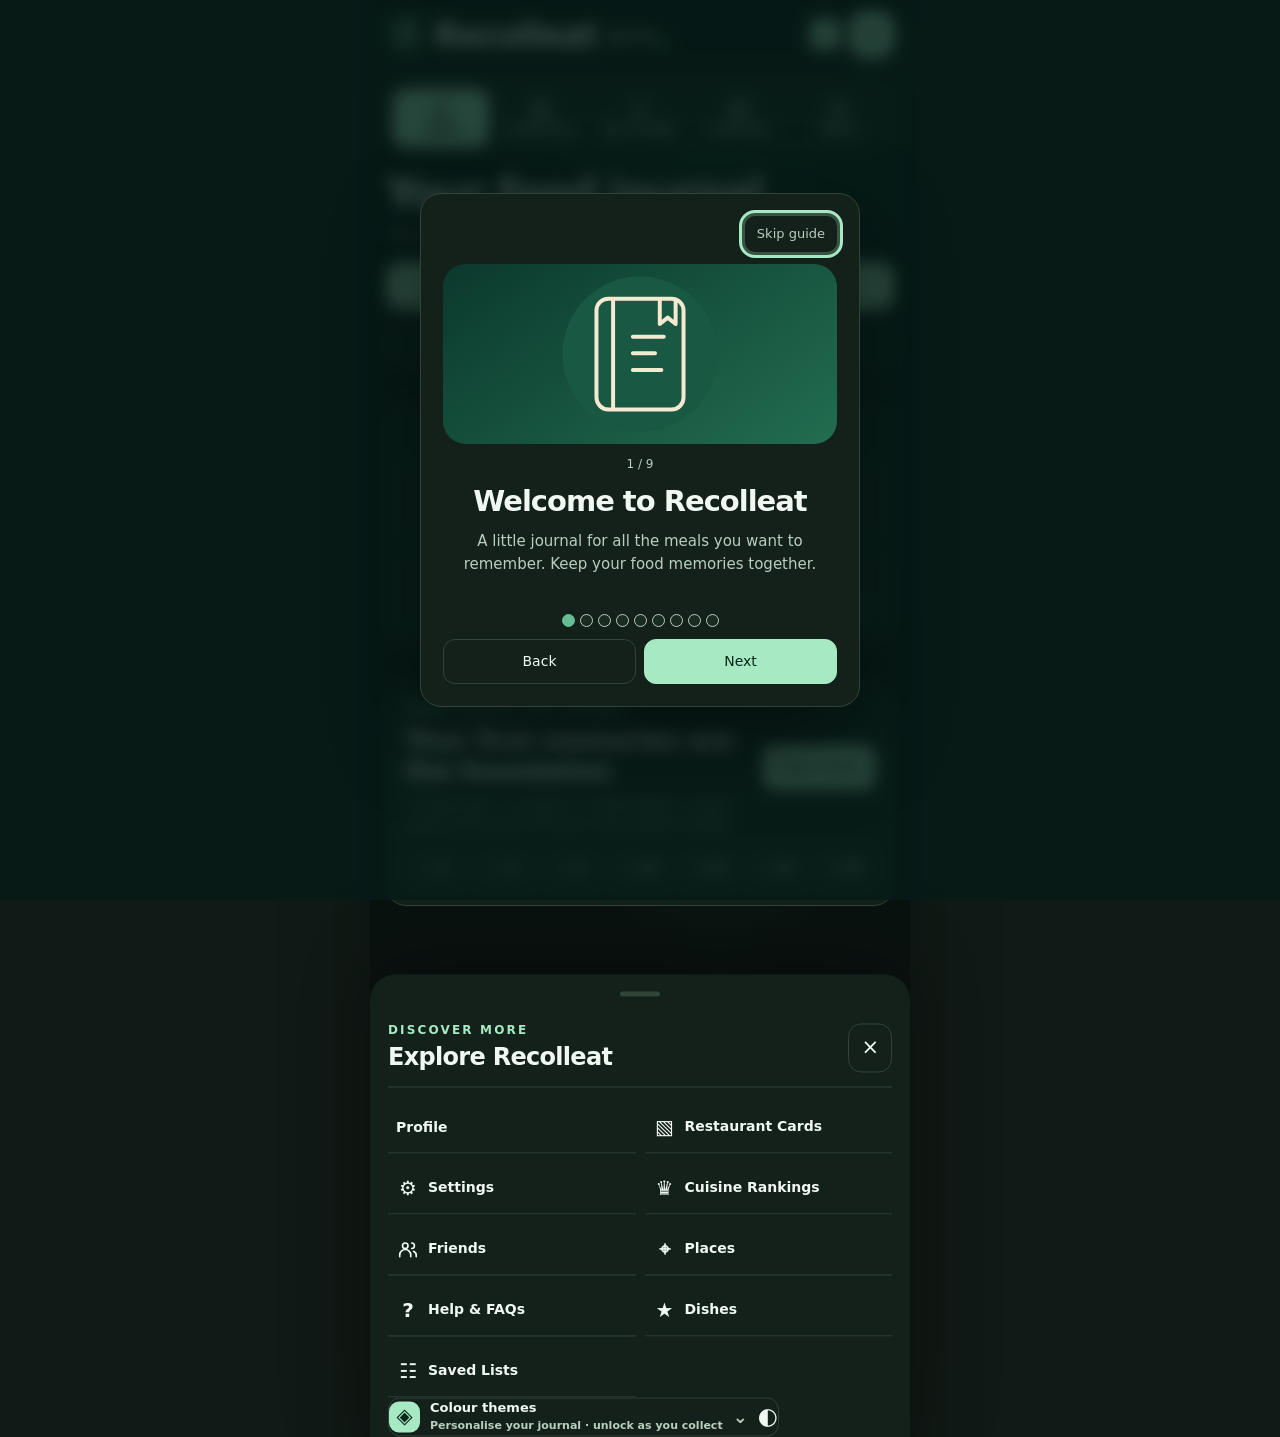
==== commit 433a218e: "Add files via upload" ====
--- a/index.html
+++ b/index.html
@@ -23,27 +23,27 @@
  }
 } catch (error) { /* Journal remains available with local system fonts. */ }
 </script>
-<link rel="stylesheet" href="./recolleat-v4-51.css"/>
-<link href="./manifest.webmanifest?v=4.51" rel="manifest"/><link rel="apple-touch-icon" sizes="180x180" href="./apple-touch-icon.png?v=4.51"/><meta name="apple-mobile-web-app-capable" content="yes"/><meta name="apple-mobile-web-app-status-bar-style" content="default"/><meta name="apple-mobile-web-app-title" content="Recolleat"/><meta content="#0b5b37" name="theme-color"/>
-<link rel="icon" type="image/png" href="./icon-192.png?v=4.51"/></head>
+<link rel="stylesheet" href="./recolleat-v4-52.css"/>
+<link href="./manifest.webmanifest?v=4.52" rel="manifest"/><link rel="apple-touch-icon" sizes="180x180" href="./apple-touch-icon.png?v=4.52"/><meta name="apple-mobile-web-app-capable" content="yes"/><meta name="apple-mobile-web-app-status-bar-style" content="default"/><meta name="apple-mobile-web-app-title" content="Recolleat"/><meta content="#0b5b37" name="theme-color"/>
+<link rel="icon" type="image/png" href="./icon-192.png?v=4.52"/></head>
 <body>
 <div id="recolleatSplash" class="recolleat-splash" role="status" aria-live="polite" aria-label="Opening Recolleat">
   <div class="splash-sky" aria-hidden="true"><span class="sky-beam"></span><span class="cloud cloud-left"></span><span class="cloud cloud-right"></span><span class="cloud cloud-back"></span><span class="cloud cloud-foreground"></span><span class="cloud cloud-high"></span></div>
   <div class="splash-center" aria-hidden="true"><div class="splash-thought"><span class="thought-dot first"></span><span class="thought-dot second"></span><svg viewBox="0 0 112 112" class="thought-utensils" aria-hidden="true"><path d="M42 25v29m-8-29v29m16-29v29m-16 0c0 8 16 8 16 0m-8 0v31M69 25v62m0-62c12 13 14 31 0 31" stroke="currentColor" stroke-width="7" fill="none" stroke-linecap="round"/></svg></div></div>
-  <div class="splash-brand" aria-hidden="true"><span class="splash-brand-mark"><img class="reco48-brand-img" src="./icon-192.png?v=4.51" alt=""/></span><strong>Recolleat</strong></div>
+  <div class="splash-brand" aria-hidden="true"><span class="splash-brand-mark"><img class="reco48-brand-img" src="./icon-192.png?v=4.52" alt=""/></span><strong>Recolleat</strong></div>
   <button id="splashSkip" type="button" class="splash-skip">Skip intro</button>
 </div>
 <a class="recolleat-skip-link" href="#mainJournalContent">Skip to journal content</a>
 <div class="app">
 <aside aria-label="Recolleat navigation" class="app-sidebar" id="appSidebar">
 <div class="sidebar-top">
-<span class="sidebar-brand" title="Recolleat"><img class="reco48-brand-img" src="./icon-192.png?v=4.51" alt="Recolleat"/></span>
+<span class="sidebar-brand" title="Recolleat"><img class="reco48-brand-img" src="./icon-192.png?v=4.52" alt="Recolleat"/></span>
 <span class="sidebar-brand-name">RECOLLEAT <small class="reco51-beta">Beta</small></span>
 <button aria-label="Collapse sidebar" class="sidebar-toggle" id="sidebarToggle" title="Collapse sidebar" type="button">‹</button>
 </div>
 <div class="sidebar-section-heading">INDEX / EXPLORE</div>
 <nav aria-label="Main sections" class="sidebar-nav">
-<button class="active" data-view="home" title="Home" type="button"><span aria-hidden="true" class="sidebar-icon">⌂</span><span class="sidebar-text">Home</span></button>
+<button class="active" data-view="home" title="Table" type="button"><span aria-hidden="true" class="sidebar-icon">⌂</span><span class="sidebar-text">Table</span></button>
 <button data-view="table" title="Collection" type="button"><span aria-hidden="true" class="sidebar-icon"><svg viewbox="0 0 24 24"><rect height="16" rx="2" width="18" x="3" y="4"></rect><path d="M3 10h18M9 10v10M15 10v10"></path></svg></span><span class="sidebar-text">Collection</span></button>
 <button data-view="cards" title="Cards" type="button"><span aria-hidden="true" class="sidebar-icon"><svg viewbox="0 0 24 24"><rect height="7" rx="1.5" width="7" x="3" y="3"></rect><rect height="7" rx="1.5" width="7" x="14" y="3"></rect><rect height="7" rx="1.5" width="7" x="3" y="14"></rect><rect height="7" rx="1.5" width="7" x="14" y="14"></rect></svg></span><span class="sidebar-text">Gallery</span></button>
 <button data-view="account" title="Friends" type="button"><span class="sidebar-icon"><svg aria-hidden="true" class="m-nav-svg" fill="none" stroke="currentColor" stroke-linecap="round" stroke-linejoin="round" stroke-width="1.85" viewbox="0 0 24 24"><circle cx="9" cy="8" r="3"/><path d="M3 20v-2a6 6 0 0 1 12 0v2M16 5a3 3 0 0 1 0 6m2 3a5 5 0 0 1 3 5v1"/></svg></span><span class="sidebar-text">Friends</span></button>
@@ -62,7 +62,7 @@
 <div class="workspace"><div id="storageCritical" class="v42-storage-warning" role="alert" hidden><strong>Journal storage unavailable.</strong> Nothing you add can be saved in this browser right now. Check site storage permissions or use the original site address. Do not import a backup here.</div>
 <div class="mobile-top-stack">
 <header>
-<div class="header-brand"><button aria-label="Go to Home" id="mobileSidebarBtn" title="Go to Grand List" type="button">⌂</button><span class="recolleat-mark" aria-hidden="true"><img class="reco48-brand-img" src="./icon-192.png?v=4.51" alt=""/></span><div><div class="workspace-eyebrow">YOUR PERSONAL FOOD ARCHIVE</div><h1>Recolleat <small class="reco51-beta">Beta</small><span class="brand-dot">.</span></h1><p>Every great meal deserves to be remembered.</p></div></div>
+<div class="header-brand"><button aria-label="Go to Table" id="mobileSidebarBtn" title="Go to Grand List" type="button">⌂</button><span class="recolleat-mark" aria-hidden="true"><img class="reco48-brand-img" src="./icon-192.png?v=4.52" alt=""/></span><div><div class="workspace-eyebrow">YOUR PERSONAL FOOD ARCHIVE</div><h1>Recolleat <small class="reco51-beta">Beta</small><span class="brand-dot">.</span></h1><p>Every great meal deserves to be remembered.</p></div></div>
 <div class="header-actions">
 <button aria-label="Open My Profile" class="header-profile-trigger" data-view="profile" title="Open My Profile" type="button"><span class="header-avatar" id="headerProfileAvatar">R</span><span id="headerProfileName">My profile</span></button>
 <span class="local-pill">Private &amp; local</span>
@@ -96,7 +96,7 @@
 </header>
 
 </div>
-<nav aria-label="Main navigation" class="mobile-bottom-nav" id="mobileBottomNav"><button aria-label="Home" class="active" data-mobile-view="home" type="button"><svg aria-hidden="true" class="m-nav-svg" fill="none" stroke="currentColor" stroke-linecap="round" stroke-linejoin="round" stroke-width="1.85" viewbox="0 0 24 24"><path d="m3 10 9-7 9 7v10a1 1 0 0 1-1 1h-5v-7H9v7H4a1 1 0 0 1-1-1z"></path></svg><span class="m-nav-label">Home</span></button><button aria-label="My Profile" data-mobile-view="profile" type="button"><svg aria-hidden="true" class="m-nav-svg" fill="none" stroke="currentColor" stroke-linecap="round" stroke-linejoin="round" stroke-width="1.85" viewBox="0 0 24 24"><circle cx="12" cy="8" r="4"/><path d="M4.5 21v-2.3a7.5 7.5 0 0 1 15 0V21"/></svg><span class="m-nav-label">My Profile</span></button><button aria-label="Collection" data-mobile-view="table" type="button"><svg aria-hidden="true" class="m-nav-svg" fill="none" stroke="currentColor" stroke-linecap="round" stroke-linejoin="round" stroke-width="1.85" viewbox="0 0 24 24"><rect x="3" y="4" width="18" height="16" rx="2"></rect><path d="M7 9h10M7 13h10M7 17h6"></path></svg><span class="m-nav-label">Collection</span></button><button aria-label="Calendar" data-mobile-view="visits" type="button"><svg aria-hidden="true" class="m-nav-svg" fill="none" stroke="currentColor" stroke-linecap="round" stroke-linejoin="round" stroke-width="1.85" viewBox="0 0 24 24"><rect x="3" y="5" width="18" height="16" rx="2"/><path d="M7 3v4M17 3v4M3 10h18M8 14h3M8 17h4"/></svg><span class="m-nav-label">Calendar</span></button><button aria-label="More" id="mobileMoreBtn" type="button" aria-expanded="false" aria-controls="mobileMoreSheet"><svg aria-hidden="true" class="m-nav-svg" fill="none" stroke="currentColor" stroke-linecap="round" stroke-linejoin="round" stroke-width="1.85" viewbox="0 0 24 24"><path d="M3 6h18M3 12h18M3 18h18"></path></svg><span class="m-nav-label">More</span></button></nav>
+<button type="button" id="r52SearchOpen" class="r52-search-open" aria-label="Open universal journal search">⌃ Search</button><nav aria-label="Main navigation" class="mobile-bottom-nav" id="mobileBottomNav"><button aria-label="Table" class="active" data-mobile-view="home" type="button"><svg aria-hidden="true" class="m-nav-svg" fill="none" stroke="currentColor" stroke-linecap="round" stroke-linejoin="round" stroke-width="1.85" viewbox="0 0 24 24"><path d="m3 10 9-7 9 7v10a1 1 0 0 1-1 1h-5v-7H9v7H4a1 1 0 0 1-1-1z"></path></svg><span class="m-nav-label">Table</span></button><button aria-label="Collection" data-mobile-view="table" type="button"><svg aria-hidden="true" class="m-nav-svg" fill="none" stroke="currentColor" stroke-linecap="round" stroke-linejoin="round" stroke-width="1.85" viewbox="0 0 24 24"><rect x="3" y="4" width="18" height="16" rx="2"></rect><path d="M7 9h10M7 13h10M7 17h6"></path></svg><span class="m-nav-label">Collection</span></button><button aria-label="My Profile" data-mobile-view="profile" type="button"><svg aria-hidden="true" class="m-nav-svg" fill="none" stroke="currentColor" stroke-linecap="round" stroke-linejoin="round" stroke-width="1.85" viewBox="0 0 24 24"><circle cx="12" cy="8" r="4"/><path d="M4.5 21v-2.3a7.5 7.5 0 0 1 15 0V21"/></svg><span class="m-nav-label">My Profile</span></button><button aria-label="Calendar" data-mobile-view="visits" type="button"><svg aria-hidden="true" class="m-nav-svg" fill="none" stroke="currentColor" stroke-linecap="round" stroke-linejoin="round" stroke-width="1.85" viewBox="0 0 24 24"><rect x="3" y="5" width="18" height="16" rx="2"/><path d="M7 3v4M17 3v4M3 10h18M8 14h3M8 17h4"/></svg><span class="m-nav-label">Calendar</span></button><button aria-label="More" id="mobileMoreBtn" type="button" aria-expanded="false" aria-controls="mobileMoreSheet"><svg aria-hidden="true" class="m-nav-svg" fill="none" stroke="currentColor" stroke-linecap="round" stroke-linejoin="round" stroke-width="1.85" viewbox="0 0 24 24"><path d="M3 6h18M3 12h18M3 18h18"></path></svg><span class="m-nav-label">More</span></button></nav>
 
 <section class="mobile-intro" id="mobileIntro"><div><span class="mobile-eyebrow">YOUR PERSONAL FOOD JOURNAL</span><h2 id="mobileSectionTitle">The Collection</h2><p id="mobileSectionSubtitle">Your restaurants, ranked your way.</p></div><div style="display:flex;align-items:flex-end;flex-direction:column;gap:5px"><span class="mobile-collection-badge" id="mobileCurrentCount">0 saved</span></div></section>
 
@@ -257,7 +257,7 @@
 <h2 class="cuisine-internal-heading">Cuisine Rankings</h2>
 <p>Ranked after three restaurants. Tap a cuisine to open its passport.</p>
 </div>
-<p class="field-hint">Ranked by mean restaurant position.</p>
+<p class="field-hint">Ranked by average restaurant position.</p>
 </div>
 <div class="cuisine-podium" id="cuisinePodium"></div>
 <h3 class="cuisine-section-title">Qualified cuisines</h3>
@@ -384,9 +384,9 @@
   <section class="feature-panel"><div class="passport-summary"><div><span class="feature-kicker">RECOLLEAT / ACHIEVEMENTS</span><h3>Culinary Stamps</h3></div><div class="feature-mark">✦</div></div><div id="reco51StampProgress"></div><div class="passport-achievement-grid" id="culinaryPassport"></div></section>
 </section>
 </section>
-<section class="list-view" id="listView">
+<section class="list-view" id="listView"><div class="r52-list-tabs"><button type="button" id="r52Personal" aria-pressed="true">Personal lists</button><button type="button" id="r52Others" aria-pressed="false">Lists from others</button></div><section id="r52OtherLists" hidden></section>
 <aside class="list-sidebar">
-<div class="list-sidebar-head"><h3>Your lists</h3><button id="newListBtn">+</button></div>
+<div class="list-sidebar-head"><h3>My Lists</h3><button id="newListBtn" type="button" aria-label="Create list">+ New list</button></div>
 <div id="savedLists"></div>
 </aside>
 <section class="list-main" id="listMain"></section>
@@ -424,7 +424,7 @@
 </div>
 
 
-<div hidden class="reco-finance-card" id="recoFinance" aria-label="Your annual meal and payment insights"><div class="reco-finance-title"><h3>Your spending, clearly separated</h3><label>Year <select id="recoFinanceYear" aria-label="Year for financial insights"></select></label></div><div id="recoFinanceContent"></div></div>
+<div hidden class="reco-finance-card" id="recoFinance" aria-label="Your annual meal and payment insights"><div class="reco-finance-title"><h3>Spending insights</h3><label>Year <select id="recoFinanceYear" aria-label="Year for financial insights"></select></label></div><div id="recoFinanceContent"></div></div>
 </aside>
 </div>
 <section class="visit-panel wrapped-only-panel" id="wrappedStoryPanel" aria-label="Monthly Wrapped story"><div class="monthly-wrapped" id="wrappedReport"></div><div class="reco-wrapped-restaurants"><h3>Restaurants visited this month</h3><div class="month-restaurants" id="monthRestaurants"></div></div></section>
@@ -501,19 +501,19 @@
   <details class="reco-legal-details"><summary>Lawful basis and international data transfers</summary><div><p>For processing for which the operator is a controller and United Kingdom data protection law applies, the proposed assessment is: providing user-requested journal functionality may rely on performance of a contract (Article 6(1)(b)); necessary site operation and protection against abuse may rely on legitimate interests (Article 6(1)(f), subject to a balancing assessment); optional Google Fonts requests are made only following your affirmative choice (consent, Article 6(1)(a), where applicable). Account authentication and requested friends-only publishing are proposed as necessary to deliver the optional service; abuse handling and safety moderation require a documented lawful basis and balancing assessment where applicable. Deliberate publication is a user control, not a blanket consent to unrelated processing. These bases require a final assessment by the identified operator and are not a verified representation of Cloudflare's own processing.</p><p>Technical data may be transferred outside the United Kingdom depending on hosting and optional third-party services. The specific destinations, adequacy arrangements and appropriate safeguards have not been confirmed. These must be documented by the operator before a compliant public launch. No automated profiling is used to make legally significant decisions.</p></div></details>
   <details class="reco-legal-details"><summary>Retention, backups and security limitations</summary><div><p>Journal data remains in this browser until you edit or delete it, clear site storage or lose access to that browser profile. A local recovery point resides on the same device and is <strong>not</strong> an off-device backup. The JSON export can contain your full journal, photographs, profile and spending information. <strong>Exported JSON is not encrypted by Recolleat</strong>; protect it, especially on shared devices, email and cloud drives.</p><p>Clearing app storage or uninstalling an installed web app can remove entries permanently. Export regularly and verify the downloaded file separately. Backups stored outside the app and any hosting logs are not deleted by Recolleat's local erase function. Hosting log retention remains unverified pending an operator-level review.</p><p>Camera/photo permissions are governed by your browser and device. Local storage is not guaranteed to be private from someone who can access your unlocked device or browser profile. Avoid recording payment card details and personal data about other people unless appropriate.</p></div></details>
   <details class="reco-legal-details"><summary>Your privacy rights and children</summary><div><p>You can access, correct, export and erase journal entries using the app. Where data protection law applies to processing by an identified controller, other rights may include access, correction, restriction, erasure, portability, objection and withdrawal of consent, depending on the lawful basis and circumstances. <strong>Your right to object to processing based on legitimate interests</strong> can be exercised by contacting the controller using the published contact email. You can turn off optional Google Fonts in the app's Privacy &amp; Safety settings. The operator must also provide a working data-protection complaints channel, acknowledge complaints within 30 days, investigate and explain the outcome, as required by the law effective June 2026. Send privacy requests or complaints to <a href="mailto:recolleat.paramount107@passmail.net">recolleat.paramount107@passmail.net</a>. The operator must maintain an effective response procedure and complete any remaining legally required identity disclosures.</p><p>You may complain to the United Kingdom <a href="https://ico.org.uk/make-a-complaint/" target="_blank" rel="noopener noreferrer">Information Commissioner's Office</a>. Recolleat is not specifically designed for children. Access is not age-verified. If children are likely to use this service, the operator must assess and satisfy the applicable Children's code obligations before launch.</p></div></details>
-  <div class="reco-account-legal"><p><strong>Optional Palate Code sharing:</strong> If you explicitly publish your four-letter Palate Code, it is stored with your online account and visible to current and future accepted friends. Underlying journal data, spending, photographs and trait calculations remain local. The published snapshot is not automatically updated. You can remove it or pause sharing; blocking or removing a friend prevents later server access. Account deletion removes the stored code. Friends may retain copies or screenshots.</p><h3>Online accounts, friends and sharing — development release</h3><p>Recolleat is local-first. When you create an online account, Supabase processes your email, authentication data, display name, invitation code, friendships, blocked accounts and safety records. Google sign-in processes basic account identity, not contacts or journal history. Apple sign-in is included but not activated; ordinary email delivery is still restricted during development. The primary Supabase project is configured in London, United Kingdom; providers may process technical, support or other data internationally. See <a href="https://supabase.com/privacy">Supabase privacy information</a> and <a href="https://policies.google.com/privacy">Google privacy information</a>.</p><p>Sharing is optional and private by default. In Settings → Sharing, choose one restaurant and preview the exact information before publishing. Its name, your online display name and publication date are always included; you may choose location and confirmed Google Place ID, overall rating, selected dish-rating list (up to 30 rated dishes), and written review. No photographs, receipts, visit dates, spending, entire collections, or local profile picture are uploaded by restaurant sharing. A separate selected-list snapshot may be published. The feed shows personal posts for seven days, filtered by your local following preferences; it offers chronological and locally ranked views. All currently accepted friends, including those accepted later, can see published entries unless blocked, suspended or sharing is paused. Friends can view your online name and visible shared entries, not the remainder of your journal. No public ordinary-user feed, direct messages, stranger discovery or comments exist. Recolleat Official announcements are visible to active signed-in users.</p><p>Pause personal sharing to hide your personal entries, resume to make them visible again, or stop sharing an individual entry to delete its server copy. Removing or blocking a friend prevents further server access by that account; previously viewed information or screenshots cannot be recalled. Local edits or local erasure do not automatically change or delete shared copies. Deleting the online account deletes the online profile, friendships and shared entries; your local journal is separate. Account reports, shared-entry report reasons, moderation decisions and audit records may remain with account or entry links removed where applicable. Reports can be reviewed by authorised moderators, including the reported shared text while available; the private journal is not accessible through the moderation feature. Final safety record retention and operational procedures must be confirmed before release.</p><p>Invite links carry a private invitation code in the URL fragment; opening a link does not automatically create a request. The code is stored briefly in browser session storage until sent or dismissed. Share links only with intended people; you can replace your code. Keep me signed in stores a refresh token in local storage; without it the session is held in memory. A temporary sign-in verifier is stored in session storage. Avoid persistent sign-in on shared devices. Contact <a href="mailto:recolleat.paramount107@passmail.net">safety and privacy support</a> for reports, complaints, appeals or data requests. This release is for controlled development testing, not public onboarding; legal operator, retention, international transfers and safety procedures remain to be verified.</p></div><div class="privacy-controls">
+  <div class="reco-account-legal"><p><strong>Favourite lists and profile banners:</strong> Accepted friends may explicitly download a local snapshot of a published list, including its title, order, restaurant names and optional locations. It does not automatically update. Withdrawing a share or removing a friend prevents future server access, but cannot remotely erase downloaded copies. Saved lists are stored on the recipient’s device and are not included in ordinary journal exports. A built-in banner can be shared separately by choice; personal photographs remain local.</p><p><strong>Optional Palate Code sharing:</strong> If you explicitly publish your four-letter Palate Code, it is stored with your online account and visible to current and future accepted friends. Underlying journal data, spending, photographs and trait calculations remain local. The published snapshot is not automatically updated. You can remove it or pause sharing; blocking or removing a friend prevents later server access. Account deletion removes the stored code. Friends may retain copies or screenshots.</p><h3>Online accounts, friends and sharing — development release</h3><p>Recolleat is local-first. When you create an online account, Supabase processes your email, authentication data, display name, invitation code, friendships, blocked accounts and safety records. Google sign-in processes basic account identity, not contacts or journal history. Apple sign-in is included but not activated; ordinary email delivery is still restricted during development. The primary Supabase project is configured in London, United Kingdom; providers may process technical, support or other data internationally. See <a href="https://supabase.com/privacy">Supabase privacy information</a> and <a href="https://policies.google.com/privacy">Google privacy information</a>.</p><p>Sharing is optional and private by default. In Settings → Sharing, choose one restaurant and preview the exact information before publishing. Its name, your online display name and publication date are always included; you may choose location and confirmed Google Place ID, overall rating, selected dish-rating list (up to 30 rated dishes), and written review. No photographs, receipts, visit dates, spending, entire collections, or local profile picture are uploaded by restaurant sharing. A separate selected-list snapshot may be published. The feed shows personal posts for seven days, filtered by your local following preferences; it offers chronological and locally ranked views. All currently accepted friends, including those accepted later, can see published entries unless blocked, suspended or sharing is paused. Friends can view your online name and visible shared entries, not the remainder of your journal. No public ordinary-user feed, direct messages, stranger discovery or comments exist. Recolleat Official announcements are visible to active signed-in users.</p><p>Pause personal sharing to hide your personal entries, resume to make them visible again, or stop sharing an individual entry to delete its server copy. Removing or blocking a friend prevents further server access by that account; previously viewed information or screenshots cannot be recalled. Local edits or local erasure do not automatically change or delete shared copies. Deleting the online account deletes the online profile, friendships and shared entries; your local journal is separate. Account reports, shared-entry report reasons, moderation decisions and audit records may remain with account or entry links removed where applicable. Reports can be reviewed by authorised moderators, including the reported shared text while available; the private journal is not accessible through the moderation feature. Final safety record retention and operational procedures must be confirmed before release.</p><p>Invite links carry a private invitation code in the URL fragment; opening a link does not automatically create a request. The code is stored briefly in browser session storage until sent or dismissed. Share links only with intended people; you can replace your code. Keep me signed in stores a refresh token in local storage; without it the session is held in memory. A temporary sign-in verifier is stored in session storage. Avoid persistent sign-in on shared devices. Contact <a href="mailto:recolleat.paramount107@passmail.net">safety and privacy support</a> for reports, complaints, appeals or data requests. This release is for controlled development testing, not public onboarding; legal operator, retention, international transfers and safety procedures remain to be verified.</p></div><div class="privacy-controls">
     <h3>Your local data controls</h3><p>Export before deleting. Erasure affects Recolleat's journal and local profile in this browser, not shared entries, online accounts, previously downloaded files, browser-managed offline application files or hosting logs. Manage online entries separately in Account &amp; sharing settings.</p>
     <div class="privacy-actions"><button type="button" class="primary" id="privacyExport">Export my journal</button><button type="button" id="privacyErase" class="danger-outline">Erase this device's Recolleat journal</button></div>
     <p class="privacy-status" id="privacyStatus" role="status" aria-live="polite"></p>
   </div>
-  <details class="reco-legal-details"><summary>Logging, scoring, presentation and archived categories</summary><div><p>Recolleat records a restaurant and visit together when you use Add. A food rating is required for completed Quick Log entries. Optional dish names, dish scores, photographs and a meal value (the value of food and drink attributable to you, not the whole table) are stored locally. The “Someone paid for my meal” choice records that you personally paid £0; otherwise personal payment is entered separately and may be unknown. This is an estimate, not a bank-verified transaction. Older visit entries with distinct personal-payment amounts are retained unless their meal value or payment status is changed.</p><p>Scoring weights and the cuisine ranking method (mean or median grand-list position) are saved in local preferences and included in new exported backups. Both options calculate on the device and are applied to displayed restaurant or cuisine rankings, respectively. Changing them recalculates displayed rankings but does not rewrite original food, value or service ratings. Older dish category information remains in existing records and backups for compatibility even though category books and category-entry controls are hidden. Graph data is not separately uploaded.</p><p>Photographs selected while adding a visit or dish are processed on-device into journal media and may be included in exported backups. My Profile displays any locally saved profile picture; it does not upload that picture. Optional accounts store identity, friend connections and explicitly shared text or ratings separately; there is no automatic journal cloud synchronisation or external journal image upload.</p></div></details>
-<details class="reco-legal-details"><summary>Private journal, backups and profile customisation</summary><div><p>For privacy, the journal, visit history, photographs, wishlist, restaurant groups, list membership and ranking preferences are stored in your browser rather than synchronised to a Recolleat account. The local display name, picture and unlocked banner selection also stay on this device. The banner illustrations are bundled with the application; they do not request external images. Unvisited wishlist items are not included in visited-restaurant rankings. A restaurant's optional visit-mean food score uses only recorded rated visits, not an assumed rating for each visit; group ratings average the saved branch scores. The annual recap is calculated locally.</p><p>You are responsible for exporting and keeping independent backups. A backup indicator records when an export was prepared and detects some subsequent changes; it cannot verify that the download was saved, intact or safely retained. An undo action for the most recent restaurant deletion is available during the current page session; it is not a permanent backup. Recovery snapshots are also local. Exports include private data, including local profile and wishlist, and are not encrypted by Recolleat. Keep them somewhere secure. A device loss, cleared site data, browser storage eviction or change of website origin can make local data inaccessible. Recolleat aims to support reliable export, import and recovery but cannot guarantee browser storage availability or restore a journal that it does not possess.</p></div></details><details class="reco-legal-details"><summary>Feed, lists, comparisons, reactions and official announcements</summary><div><p>Accepted friends may view deliberately published restaurant snapshots and Palate Codes, subject to blocking, suspension and your sharing settings. The Home feed and Friends feed show posts from followed accepted friends for seven days, plus official announcements. You can choose Latest or For you; the latter ranks posts using age, unseen status, likes and variety. Following and recently seen post IDs stay on this device. Ordinary accounts are not searchable public profiles. There are no comments, private messages, stranger recommendations or shared photographs in this build.</p><p>When publishing a restaurant, the title, online display name and publication time are included; optional details are selected and previewed. You may publish an overall rating when available, raw food score, rated dishes, written review and separately selected location and confirmed Google Place ID. Comparing ratings sends a matched Place ID to Supabase and retrieves the latest voluntarily published raw food score for that branch from each eligible friend. Your private local score is compared on your device; it is not sent by the comparison action. Older posts without a raw food score are not treated as comparable. A selected list post includes its title, ranked or unranked state, restaurant names and order, and optional locations. It is a snapshot, not an upload of the underlying collection; subsequent local edits do not update the post. A friend-view preview shows what your personal published snapshots and published Palate Code would look like to an accepted friend, without exposing your journal or uploading it.</p><p>Likes are stored in Supabase as a post identifier, reacting account identifier and timestamp, with one reaction per account per post. Eligible viewers can see counts and their own reaction; names of other people who reacted are not displayed by this interface. Unlike removes the reaction where access is available. Counts exclude reactions from accounts that no longer have current access. Posting and reaction activity may be logged for safety and abuse limits. Deleting a post or reacting account removes its linked reactions. Removing a friend or blocking prevents subsequent access to ordinary friend posts; it cannot erase information already seen or copied. Reactions from a formerly eligible viewer can remain in storage until deletion or unlike and may become visible in counts if access is restored.</p><p>Official announcements are separately authorised and can be visible to signed-in, active verified accounts, even if they are not friends of the publisher. They are not a publication of the operator's private journal. Pausing personal sharing does not pause official announcements. You can report official posts through the report control. Only a separately authorised publishing role can create them; moderation access is granted separately. No advertising or marketing profiles are introduced by these features.</p><p>Reports may include the reported post, reason, account and timestamps; authorised moderators may review the reported snapshot, resolve reports or hide posts. Online account deletion removes that account's profile, relationships, published content and reactions through database relations; retained safety and audit records may have account links removed. Retention limits and provider backup expiry remain release prerequisites. Local deletion does not delete previously published snapshots; use Stop sharing or account deletion for online copies. Even when content is removed, screenshots, downloaded copies, and provider backups or legally required records may remain. No screenshot or copying prevention can be guaranteed.</p></div></details><details class="reco-legal-details"><summary>Purposes, legal bases and rights — development notice</summary><div><p>We propose to rely on performance of the requested account and sharing service where necessary to provide those features, and legitimate interests in securing the service, detecting abuse, and handling reports and complaints, subject to an assessment balancing these interests with individuals' rights. Where a legal obligation applies, related processing may be necessary to comply with it. The deliberate Publish action is a visibility choice; it is not a blanket consent to unrelated uses. Optional nonessential storage or tracking requires an appropriate legal basis and, where applicable, consent. No behavioural advertising has been implemented. The final controller identity, legal bases, retention schedule, provider agreements, international transfer safeguards and children's access assessment must be confirmed before public release. You may contact the privacy address to request access, correction, erasure, restriction, objection where applicable or portability. You may complain to the Information Commissioner's Office. Do not include passwords or unnecessary sensitive information in a support request.</p></div></details>
+  <details class="reco-legal-details"><summary>Logging, scoring, presentation and archived categories</summary><div><p>Recolleat records a restaurant and visit together when you use Add. A food rating is required for completed Quick Log entries. Optional dish names, dish scores, photographs and a meal value (the value of food and drink attributable to you, not the whole table) are stored locally. The “Someone paid for my meal” choice records that you personally paid £0; otherwise personal payment is entered separately and may be unknown. This is an estimate, not a bank-verified transaction. Older visit entries with distinct personal-payment amounts are retained unless their meal value or payment status is changed.</p><p>Scoring weights and the cuisine ranking method (average or median grand-list position) are saved in local preferences and included in new exported backups. Both options calculate on the device and are applied to displayed restaurant or cuisine rankings, respectively. Changing them recalculates displayed rankings but does not rewrite original food, value or service ratings. Older dish category information remains in existing records and backups for compatibility even though category books and category-entry controls are hidden. Graph data is not separately uploaded.</p><p>Photographs selected while adding a visit or dish are processed on-device into journal media and may be included in exported backups. My Profile displays any locally saved profile picture; it does not upload that picture. Optional accounts store identity, friend connections and explicitly shared text or ratings separately; there is no automatic journal cloud synchronisation or external journal image upload.</p></div></details>
+<details class="reco-legal-details"><summary>Private journal, backups and profile customisation</summary><div><p>For privacy, the journal, visit history, photographs, wishlist, restaurant groups, list membership and ranking preferences are stored in your browser rather than synchronised to a Recolleat account. The local display name, picture and unlocked banner selection also stay on this device. The banner illustrations are bundled with the application; they do not request external images. Unvisited wishlist items are not included in visited-restaurant rankings. A restaurant's optional visit-average food score uses only recorded rated visits, not an assumed rating for each visit; group ratings average the saved branch scores. The annual recap is calculated locally.</p><p>You are responsible for exporting and keeping independent backups. A backup indicator records when an export was prepared and detects some subsequent changes; it cannot verify that the download was saved, intact or safely retained. An undo action for the most recent restaurant deletion is available during the current page session; it is not a permanent backup. Recovery snapshots are also local. Exports include private data, including local profile and wishlist, and are not encrypted by Recolleat. Keep them somewhere secure. A device loss, cleared site data, browser storage eviction or change of website origin can make local data inaccessible. Recolleat aims to support reliable export, import and recovery but cannot guarantee browser storage availability or restore a journal that it does not possess.</p></div></details><details class="reco-legal-details"><summary>Feed, lists, comparisons, reactions and official announcements</summary><div><p>Accepted friends may view deliberately published restaurant snapshots and Palate Codes, subject to blocking, suspension and your sharing settings. The Home feed and Friends feed show posts from followed accepted friends for seven days, plus official announcements. You can choose Latest or For you; the latter ranks posts using age, unseen status, likes and variety. Following and recently seen post IDs stay on this device. Ordinary accounts are not searchable public profiles. There are no comments, private messages, stranger recommendations or shared photographs in this build.</p><p>When publishing a restaurant, the title, online display name and publication time are included; optional details are selected and previewed. You may publish an overall rating when available, raw food score, rated dishes, written review and separately selected location and confirmed Google Place ID. Comparing ratings sends a matched Place ID to Supabase and retrieves the latest voluntarily published raw food score for that branch from each eligible friend. Your private local score is compared on your device; it is not sent by the comparison action. Older posts without a raw food score are not treated as comparable. A selected list post includes its title, ranked or unranked state, restaurant names and order, and optional locations. It is a snapshot, not an upload of the underlying collection; subsequent local edits do not update the post. A friend-view preview shows what your personal published snapshots and published Palate Code would look like to an accepted friend, without exposing your journal or uploading it.</p><p>Likes are stored in Supabase as a post identifier, reacting account identifier and timestamp, with one reaction per account per post. Eligible viewers can see counts and their own reaction; names of other people who reacted are not displayed by this interface. Unlike removes the reaction where access is available. Counts exclude reactions from accounts that no longer have current access. Posting and reaction activity may be logged for safety and abuse limits. Deleting a post or reacting account removes its linked reactions. Removing a friend or blocking prevents subsequent access to ordinary friend posts; it cannot erase information already seen or copied. Reactions from a formerly eligible viewer can remain in storage until deletion or unlike and may become visible in counts if access is restored.</p><p>Official announcements are separately authorised and can be visible to signed-in, active verified accounts, even if they are not friends of the publisher. They are not a publication of the operator's private journal. Pausing personal sharing does not pause official announcements. You can report official posts through the report control. Only a separately authorised publishing role can create them; moderation access is granted separately. No advertising or marketing profiles are introduced by these features.</p><p>Reports may include the reported post, reason, account and timestamps; authorised moderators may review the reported snapshot, resolve reports or hide posts. Online account deletion removes that account's profile, relationships, published content and reactions through database relations; retained safety and audit records may have account links removed. Retention limits and provider backup expiry remain release prerequisites. Local deletion does not delete previously published snapshots; use Stop sharing or account deletion for online copies. Even when content is removed, screenshots, downloaded copies, and provider backups or legally required records may remain. No screenshot or copying prevention can be guaranteed.</p></div></details><details class="reco-legal-details"><summary>Purposes, legal bases and rights — development notice</summary><div><p>We propose to rely on performance of the requested account and sharing service where necessary to provide those features, and legitimate interests in securing the service, detecting abuse, and handling reports and complaints, subject to an assessment balancing these interests with individuals' rights. Where a legal obligation applies, related processing may be necessary to comply with it. The deliberate Publish action is a visibility choice; it is not a blanket consent to unrelated uses. Optional nonessential storage or tracking requires an appropriate legal basis and, where applicable, consent. No behavioural advertising has been implemented. The final controller identity, legal bases, retention schedule, provider agreements, international transfer safeguards and children's access assessment must be confirmed before public release. You may contact the privacy address to request access, correction, erasure, restriction, objection where applicable or portability. You may complain to the Information Commissioner's Office. Do not include passwords or unnecessary sensitive information in a support request.</p></div></details>
 <div class="privacy-notes"><h3>Legal information</h3><p>Read the <button type="button" class="legal-text-link" id="privacyTermsLink">Terms of Use</button>, or open the <a href="./privacy.html">standalone Privacy &amp; Safety notice</a>. This is an accurate description of the reviewed local-first client application, not a certification of the host's configuration or worldwide regulatory compliance.</p><p class="privacy-about">Recolleat · Draft legal notices pending operator verification · 27 November 2026</p></div>
  </section>
  <section id="termsView" class="privacy-page" aria-label="Terms of Use" style="display:none"><p class="feature-muted reco51-beta-notice">Recolleat Beta is under development. Features can change or be interrupted. Maintain independent backups. Beta status does not remove statutory rights or applicable privacy and safety obligations.</p>
-  <div class="privacy-hero"><span class="privacy-eyebrow">RECOLLEAT / TERMS</span><h2>Terms of Use</h2><p>Conditions for using the current free, local-first Recolleat journal.</p><p class="legal-updated">Last updated: 27 November 2026 · Build 4.51</p></div>
+  <div class="privacy-hero"><span class="privacy-eyebrow">RECOLLEAT / TERMS</span><h2>Terms of Use</h2><p>Conditions for using the current free, local-first Recolleat journal.</p><p class="legal-updated">Last updated: 27 November 2026 · Build 4.52</p></div>
   <div class="privacy-panel"><h3>Publisher details — verification required</h3><p>Recolleat is the name of this service. <strong>Contact email:</strong> <a href="mailto:recolleat.paramount107@passmail.net">recolleat.paramount107@passmail.net</a>. The legal operator's name and any legally required establishment address have <strong>not</strong> yet been provided and must be completed where applicable before public launch. The external feedback form is not a legal contact channel. Nothing in these terms removes your mandatory consumer or data protection rights.</p></div>
-  <div class="reco-account-legal"><h3>Accounts, friends and optional shared entries</h3><p>Online features are optional. Your journal remains local unless you deliberately publish selected restaurant details in Account &amp; sharing settings. An online account is required for sharing; only accepted friends can see personal published entries; separately authorised official announcements are available to signed-in users, including future accepted friends. You can pause personal sharing, delete shared entries, remove or block friends, and delete your online account. These actions stop further access through the service but cannot recall information already seen or copied. Shared copies are independent of local edits and backups. Photos and collections cannot be published in this build. Keep invitation links private. Do not impersonate others, harass, repeatedly send unwanted invitations, publish private information about others without permission, or post illegal, threatening, discriminatory, defamatory, exploitative or otherwise harmful content. You retain your rights in your content; by publishing you grant Recolleat limited permission to store and display those details to authorised friends and to process reports and enforce safety rules. This permission is limited to operating the requested feature and necessary safety handling; it does not transfer ownership.</p><p>Friends can report an account or individual shared entry. Authorised moderators may review reported content, hide entries or suspend accounts where necessary. You may contact <a href="mailto:recolleat.paramount107@passmail.net">safety support</a> to appeal, complain or report urgent concerns; contact emergency services if there is immediate danger. Do not rely on the app for emergency response. Account deletion removes online identity, friendships and shared entries; limited safety records may remain. The journal on your device is not erased by account deletion. This is a controlled development build. Public release requires verified operator details, documented retention, safety and complaints procedures, and applicable legal assessments.</p></div><details class="reco-legal-details" open><summary>1. Service and availability</summary><div><p>Recolleat is currently a free personal food journal for recording restaurants, dishes, photographs, visits, ratings and spending. It is supplied without a subscription or purchases in this build. It works locally in a compatible browser, with offline functionality subject to installation, storage availability and the browser's settings. An optional Recolleat account synchronises friend connections and explicitly published restaurant details. There is no automatic cloud backup or cross-device synchronisation of the private journal; published copies are available through the account.</p><p>Features, design and compatibility may change. Material changes should be disclosed clearly and not be used to override rights already established by applicable law. We cannot promise uninterrupted access or that browser-managed storage will never be lost.</p></div></details>
+  <div class="reco-account-legal"><h3>Accounts, friends and optional shared entries</h3><p><strong>Favourite lists and profile banners:</strong> Accepted friends may explicitly download a local snapshot of a published list, including its title, order, restaurant names and optional locations. It does not automatically update. Withdrawing a share or removing a friend prevents future server access, but cannot remotely erase downloaded copies. Saved lists are stored on the recipient’s device and are not included in ordinary journal exports. A built-in banner can be shared separately by choice; personal photographs remain local.</p><p>Online features are optional. Your journal remains local unless you deliberately publish selected restaurant details in Account &amp; sharing settings. An online account is required for sharing; only accepted friends can see personal published entries; separately authorised official announcements are available to signed-in users, including future accepted friends. You can pause personal sharing, delete shared entries, remove or block friends, and delete your online account. These actions stop further access through the service but cannot recall information already seen or copied. Shared copies are independent of local edits and backups. Photos and collections cannot be published in this build. Keep invitation links private. Do not impersonate others, harass, repeatedly send unwanted invitations, publish private information about others without permission, or post illegal, threatening, discriminatory, defamatory, exploitative or otherwise harmful content. You retain your rights in your content; by publishing you grant Recolleat limited permission to store and display those details to authorised friends and to process reports and enforce safety rules. This permission is limited to operating the requested feature and necessary safety handling; it does not transfer ownership.</p><p>Friends can report an account or individual shared entry. Authorised moderators may review reported content, hide entries or suspend accounts where necessary. You may contact <a href="mailto:recolleat.paramount107@passmail.net">safety support</a> to appeal, complain or report urgent concerns; contact emergency services if there is immediate danger. Do not rely on the app for emergency response. Account deletion removes online identity, friendships and shared entries; limited safety records may remain. The journal on your device is not erased by account deletion. This is a controlled development build. Public release requires verified operator details, documented retention, safety and complaints procedures, and applicable legal assessments.</p></div><details class="reco-legal-details" open><summary>1. Service and availability</summary><div><p>Recolleat is currently a free personal food journal for recording restaurants, dishes, photographs, visits, ratings and spending. It is supplied without a subscription or purchases in this build. It works locally in a compatible browser, with offline functionality subject to installation, storage availability and the browser's settings. An optional Recolleat account synchronises friend connections and explicitly published restaurant details. There is no automatic cloud backup or cross-device synchronisation of the private journal; published copies are available through the account.</p><p>Features, design and compatibility may change. Material changes should be disclosed clearly and not be used to override rights already established by applicable law. We cannot promise uninterrupted access or that browser-managed storage will never be lost.</p></div></details>
   <details class="reco-legal-details"><summary>2. Your content and permission to use the app</summary><div><p>You retain any rights you have in photographs, notes and other content you add. Recolleat does not claim ownership of your journal entries. You are responsible for content you choose to record and for having permission to use any third-party images or personal information you add.</p><p>You may use this release for your own lawful personal journaling. Do not interfere with its operation, attempt unauthorised access to hosting systems or redistribute the application code in breach of applicable intellectual property rights. Names of restaurants and third-party brands remain the property of their respective owners where applicable.</p></div></details>
   <details class="reco-legal-details"><summary>3. Backups, imports and deletion</summary><div><p>Journal content resides in device/browser storage. It may be removed by storage clearing, device loss, browser malfunction or website-origin changes. You should maintain separate verified exports. Exports may contain personal and financial information and are not encrypted by the app. Restoring a backup with the Replace option can overwrite existing records; review the warnings before proceeding.</p><p>The in-app erase control removes Recolleat's designated local records; it does not erase downloaded exports, device/cloud backups kept elsewhere, or hosting-provider logs. Do not uninstall or clear website data as an update procedure.</p></div></details>
   <details class="reco-legal-details"><summary>4. Ratings, receipt recognition and costs</summary><div><p>Ratings, Palate Code, trends and recaps are personal journal features, not objective restaurant assessments. Receipt text detection, price parsing, bill values and payment calculations may be incomplete or incorrect. Review original receipts and amounts before relying on them, especially where service charges, taxes or shared payments are involved. Recolleat is not a payment processor and does not provide professional financial, nutritional or medical advice.</p></div></details>
@@ -521,7 +521,7 @@
   <details class="reco-legal-details"><summary>6. Legal rights and liability</summary><div><p>Nothing in these terms excludes or limits liability where doing so would be unlawful, including liability for death or personal injury caused by negligence, fraud or fraudulent misrepresentation, or rights and remedies that cannot legally be excluded. If consumer-protection law applies, your statutory rights remain unaffected.</p><p>The app is a free personal journaling tool; you should independently check any important data and preserve backups. Any limitations of responsibility must be interpreted subject to applicable law and a fair balance of consumer rights, not as a blanket waiver of claims.</p></div></details>
   <details class="reco-legal-details"><summary>7. Changes, disputes and applicable law</summary><div><p>The release and notice date are shown above. Changes to the service and these terms will be published with updated dates; materially adverse changes should receive clear notice and must respect mandatory consumer protections. For a United Kingdom-based operator, English law may be intended to govern, but mandatory rights in the country where a consumer lives are not displaced where applicable. The operator's status and address must be verified before any contractual jurisdiction wording is finalised.</p><p>For general enquiries or complaints, contact <a href="mailto:recolleat.paramount107@passmail.net">recolleat.paramount107@passmail.net</a>. The operator must maintain an effective complaints process and complete any remaining legally required identity disclosures. The <a href="https://ico.org.uk/make-a-complaint/" target="_blank" rel="noopener noreferrer">Information Commissioner's Office</a> handles eligible data protection complaints; it is not a general consumer-contract dispute service.</p></div></details>
   <details class="reco-legal-details"><summary>Meal values and configurable scoring</summary><div><p>The simplified Meal value field is the value of food and drink attributable to the user, not the whole table’s bill. If the user marks that someone paid for the meal, Recolleat records no personal spending for that meal. Values and derived financial summaries are self-reported and should not be treated as accounting or payment records.</p><p>Location photos can be selected locally or copied from outside sources. The Google Images shortcut opens an external search; you remain responsible for selecting images you have permission to use, particularly if you share or publicly publish them. Recolleat does not provide an image licence or automatically download Google Images results.</p><p>Ranking weights can be changed globally in Settings; this changes rankings and comparisons without changing the stored original ratings. Previous dish-category information is retained for compatibility even when category books are not visible.</p></div></details><div class="privacy-notes"><p><button type="button" class="legal-text-link" id="termsPrivacyBottom">Return to Privacy &amp; Safety</button> · <a href="./terms.html">Open standalone Terms of Use</a></p><p class="privacy-about">Recolleat · Draft legal notices pending operator verification · 27 November 2026</p></div>
- <details class="reco-legal-details"><summary>Private journal, scoring and seasonal features</summary><div><p>The personal journal is local-first; you are responsible for preserving independent copies of your data and checking exports before changing devices or website addresses. An export indicator and short-lived undo do not substitute for a backup. We will not claim that this eliminates obligations we have under applicable law, including obligations concerning any personal data we process, reasonable care and skill or mandatory consumer rights.</p><p>A repeat visit may contribute to a restaurant food-score mean when you choose that mode. Previously recorded manual ratings remain available; missing visit scores do not count. Groups are manually assigned by users, and a combined score is an equal-weight mean of saved branches. A group association is not proof of affiliation. List rankings, wishlist and seasonal recaps are personal tools, not professional advice or objective ratings. You may use the bundled banner illustrations as part of the application; restaurant names and marks are used for identification, not to claim endorsement.</p></div></details><details class="reco-legal-details"><summary>Personal publishing, likes, lists and official announcements</summary><div><p>Online social features are optional. You decide whether to share selected restaurant details, a selected list or a Palate Code. Personal posts are available only to eligible accepted friends, including friends accepted later, and leave the feed seven days after publication. Shared reviews and lists remain visible on friends’ profiles until removed, hidden or paused. Official announcements remain until removed. Reactions to expired personal posts are hidden and progressively pruned. A selected list is a separate published snapshot; its underlying journal records are not shared. Keep private details, receipt data and other people's identifying information out of shared content unless you have a lawful basis and permission as needed. Only submit truthful, lawfully shareable reviews and content; do not misrepresent a restaurant, impersonate another person, publish unlawful or defamatory material, threaten or harass others, disclose private information, promote scams or post illegal or unsafe material.</p><p>You retain ownership of your content. By intentionally publishing, you grant Recolleat a limited non-exclusive permission to store, display, deliver and moderate that selected content for the requested service and safety obligations. This permission ends for ordinary display when you withdraw the content, subject to lawfully retained records, necessary backup expiry and copies already made by authorised viewers. It does not grant a right to sell your private journal or use it for advertising. You may remove or pause personal posts, unlike where access is available, block or remove friends and report entries. Other users must respect privacy and intellectual property rights; even if ordinary saving controls are absent, screenshots and copying cannot be reliably prevented. Shared photographs are not supported in this build.</p><p>Likes are optional reactions, not objective endorsements. Do not manipulate likes, evade rate limits or use automation to abuse accounts or publication features. The feed offers a chronological view and a locally ranked For you view. It does not provide public user recommendations. Only separately authorised publishers may post Recolleat Official announcements to signed-in users; ordinary personal posts remain friends-only. Pausing personal sharing does not remove official announcements. No comments or direct messages are permitted through this version. We may remove content, suspend access or restrict features proportionately for safety, unlawful content or serious terms violations. Use report controls and the safety contact to raise concerns or appeal decisions; do not attempt to bypass moderation. Formal enforcement, appeal procedures, retention and children's safety obligations must be finalised before public availability.</p><p>Restaurant comparisons use confirmed branch identifiers and voluntarily published raw food ratings. They do not imply that a friend or restaurant endorses another user's score, and they may be incomplete or inaccurate. Recolleat does not verify every review, chain affiliation or restaurant identity. Local erasure, an undo operation and local edits do not alter previously published content. Deleting an online account does not erase local records; remove online content separately if needed.</p></div></details>
+ <details class="reco-legal-details"><summary>Private journal, scoring and seasonal features</summary><div><p>The personal journal is local-first; you are responsible for preserving independent copies of your data and checking exports before changing devices or website addresses. An export indicator and short-lived undo do not substitute for a backup. We will not claim that this eliminates obligations we have under applicable law, including obligations concerning any personal data we process, reasonable care and skill or mandatory consumer rights.</p><p>A repeat visit may contribute to a restaurant food-score average when you choose that mode. Previously recorded manual ratings remain available; missing visit scores do not count. Groups are manually assigned by users, and a combined score is an equal-weight average of saved branches. A group association is not proof of affiliation. List rankings, wishlist and seasonal recaps are personal tools, not professional advice or objective ratings. You may use the bundled banner illustrations as part of the application; restaurant names and marks are used for identification, not to claim endorsement.</p></div></details><details class="reco-legal-details"><summary>Personal publishing, likes, lists and official announcements</summary><div><p>Online social features are optional. You decide whether to share selected restaurant details, a selected list or a Palate Code. Personal posts are available only to eligible accepted friends, including friends accepted later, and leave the feed seven days after publication. Shared reviews and lists remain visible on friends’ profiles until removed, hidden or paused. Official announcements remain until removed. Reactions to expired personal posts are hidden and progressively pruned. A selected list is a separate published snapshot; its underlying journal records are not shared. Keep private details, receipt data and other people's identifying information out of shared content unless you have a lawful basis and permission as needed. Only submit truthful, lawfully shareable reviews and content; do not misrepresent a restaurant, impersonate another person, publish unlawful or defamatory material, threaten or harass others, disclose private information, promote scams or post illegal or unsafe material.</p><p>You retain ownership of your content. By intentionally publishing, you grant Recolleat a limited non-exclusive permission to store, display, deliver and moderate that selected content for the requested service and safety obligations. This permission ends for ordinary display when you withdraw the content, subject to lawfully retained records, necessary backup expiry and copies already made by authorised viewers. It does not grant a right to sell your private journal or use it for advertising. You may remove or pause personal posts, unlike where access is available, block or remove friends and report entries. Other users must respect privacy and intellectual property rights; even if ordinary saving controls are absent, screenshots and copying cannot be reliably prevented. Shared photographs are not supported in this build.</p><p>Likes are optional reactions, not objective endorsements. Do not manipulate likes, evade rate limits or use automation to abuse accounts or publication features. The feed offers a chronological view and a locally ranked For you view. It does not provide public user recommendations. Only separately authorised publishers may post Recolleat Official announcements to signed-in users; ordinary personal posts remain friends-only. Pausing personal sharing does not remove official announcements. No comments or direct messages are permitted through this version. We may remove content, suspend access or restrict features proportionately for safety, unlawful content or serious terms violations. Use report controls and the safety contact to raise concerns or appeal decisions; do not attempt to bypass moderation. Formal enforcement, appeal procedures, retention and children's safety obligations must be finalised before public availability.</p><p>Restaurant comparisons use confirmed branch identifiers and voluntarily published raw food ratings. They do not imply that a friend or restaurant endorses another user's score, and they may be incomplete or inaccurate. Recolleat does not verify every review, chain affiliation or restaurant identity. Local erasure, an undo operation and local edits do not alter previously published content. Deleting an online account does not erase local records; remove online content separately if needed.</p></div></details>
 </section>
 </main>
 <footer class="reco51-legal-footer">
@@ -543,18 +543,18 @@
 </dialog>
 <dialog id="recoQuickLogDialog" aria-labelledby="recoQuickLogTitle" class="reco-quicklog-dialog">
  <div class="dialog-head"><div><span class="feature-kicker">FAST & LOCAL</span><h2 id="recoQuickLogTitle">Add a restaurant &amp; visit</h2><p>One flow: name the place, rate the food, add dishes. Everything else is optional.</p></div><button class="x" type="button" data-close="recoQuickLogDialog" aria-label="Close quick meal logging">×</button></div>
- <form id="recoQuickLogForm" class="reco-quicklog-form">
+ <form id="recoQuickLogForm" class="reco-quicklog-form"><div class="reco-quicklog-actions"><button type="button" id="recoReceiptFromQuick">Receipt</button><button type="button" id="recoQuickFull">Deep Dive</button><button type="submit" class="primary" id="recoQuickSave">Save Meal</button></div>
  <label>Restaurant <input id="recoQuickRestaurant" list="recoQuickRestaurants" required autocomplete="off" placeholder="Search saved places or type a new one" maxlength="120"><datalist id="recoQuickRestaurants"></datalist></label><label class="reco50-new-branch"><input type="checkbox" id="reco50NewBranch"> New restaurant or separate branch</label><label id="reco50QuickLocationWrap" hidden>Location / branch<input id="reco50QuickLocation" maxlength="120" placeholder="e.g. Oxford Street, London"></label>
  
  <div class="reco-quicklog-grid"><label>Date <input id="recoQuickDate" type="date"></label><label><span class="reco50-score-label">Food score /100 <span class="reco-required">*</span></span><input id="recoQuickFood" type="number" inputmode="numeric" required min="0" max="100" placeholder="Your score, 0–100"></label></div>
- <div class="reco-build3-dish-block"><div class="reco-build3-dish-header"><strong>Dishes (optional)</strong><span>Add as many as you like</span></div><div id="recoQuickDishRows" class="reco-build3-dish-rows"></div><button type="button" id="recoQuickAddDish">+ Add dish</button></div><div class="reco-build3-photo-block"><strong>Meal or restaurant photographs (optional)</strong><div class="reco-quicklog-photo-row"><label class="reco-camera-btn">Take photo<input id="recoQuickCamera" type="file" capture="environment" accept="image/*"></label><label class="reco-camera-btn">Choose photo<input id="recoQuickGallery" type="file" accept="image/*"></label><div id="recoQuickPhotoPreview"></div></div></div><details class="reco-quicklog-extras"><summary>More details <span>Cuisine, meal value and notes</span></summary><label class="reco-quicklog-cuisine" id="recoQuickCuisineWrap">Cuisine for a new restaurant (optional)<input id="recoQuickCuisine" maxlength="80" placeholder="e.g. Japanese"></label>
+ <div class="reco-build3-dish-block"><div class="reco-build3-dish-header"><strong>Dishes (optional)</strong><span>Add as many as you like</span></div><div id="recoQuickDishRows" class="reco-build3-dish-rows"></div><button type="button" id="recoQuickAddDish">+ Add dish</button></div><div class="reco-build3-photo-block"><strong>Meal or restaurant photographs</strong><div class="reco-quicklog-photo-row"><label class="reco-camera-btn">Take photo<input id="recoQuickCamera" type="file" capture="environment" accept="image/*"></label><label class="reco-camera-btn">Choose photo<input id="recoQuickGallery" type="file" accept="image/*"></label><div id="recoQuickPhotoPreview"></div></div></div><details class="reco-quicklog-extras"><summary>More details <span>Cuisine, meal value and notes</span></summary><label class="reco-quicklog-cuisine" id="recoQuickCuisineWrap">Cuisine for a new restaurant (optional)<input id="recoQuickCuisine" maxlength="80" placeholder="e.g. Japanese"></label>
  <label>Meal value (£) <small>Value of the food and drink you personally had — not the whole table</small><input id="recoQuickValue" type="number" inputmode="decimal" min="0" step="0.01" placeholder="Optional"></label><label>What you paid (£)<input id="recoQuickPaid" type="number" min="0" step="0.01" inputmode="decimal" placeholder="Optional"><button type="button" class="reco33-use-value" id="recoQuickUseValue">Same as meal value</button></label>
  <label class="reco-quicklog-treat"><input type="checkbox" id="recoQuickTreated"> Someone paid for my meal</label>
  <input type="hidden" id="recoQuickDish"><input type="hidden" id="recoQuickDishScore">
  <label>Short memory <textarea id="recoQuickNote" rows="2" placeholder="What made this meal memorable?"></textarea></label>
  
  </details><p id="recoQuickHint" class="field-hint" role="status">Your first visit is saved with the restaurant. Add dishes and photographs above, or open More details for extra information.</p>
- <div class="reco-quicklog-actions"><button type="button" id="recoReceiptFromQuick">Receipt</button><button type="button" id="recoQuickFull">Save &amp; review</button><button type="submit" class="primary" id="recoQuickSave">Save meal</button></div>
+ 
  </form>
 </dialog>
 <dialog id="quickAddDialog" class="quick-add-dialog" aria-labelledby="quickAddTitle">
@@ -589,7 +589,7 @@
 </div><details class="editor-section" role="tabpanel" aria-labelledby="editorStepTab1" id="editorStepPanel1" data-editor-step="1" open=""><summary><span>Essentials</span><small>Name, cuisine &amp; location</small><b class="section-chevron">⌄</b></summary><div class="section-body form-grid">
 
 <div hidden aria-hidden="true"><div id="placeSearchResults"></div><div id="placeSelectedNote"></div><input id="googleMapsUrl" type="hidden" value=""></div>
-<div class="full" id="recoGoogleEditor"></div><label>Restaurant<input id="restaurant" placeholder="Restaurant name" required=""/></label><label>Cuisine<input id="cuisine" list="cuisineList" placeholder="Type or create a cuisine"><datalist id="cuisineList"></datalist></input></label><label>Location<input id="location" list="locationList" placeholder="e.g. Soho, London"><datalist id="locationList"></datalist><small>You can still invent your own location labels.</small></input></label><label>Restaurant group (optional)<input id="reco50Group" maxlength="100" list="reco50Groups" placeholder="e.g. McDonald's"><datalist id="reco50Groups"></datalist></label><label>Food rating mode<select id="reco50RatingMode"><option value="manual">Manual restaurant score</option><option value="visits">Mean of rated visits</option></select><small>Only rated visits count. The manual score is retained when there are no rated visits.</small></label>
+<div class="full" id="recoGoogleEditor"></div><label>Restaurant<input id="restaurant" placeholder="Restaurant name" required=""/></label><label>Cuisine<input id="cuisine" list="cuisineList" placeholder="Type or create a cuisine"><datalist id="cuisineList"></datalist></input></label><label>Location<input id="location" list="locationList" placeholder="e.g. Soho, London"><datalist id="locationList"></datalist><small>You can still invent your own location labels.</small></input></label><label>Restaurant group (optional)<input id="reco50Group" maxlength="100" list="reco50Groups" placeholder="e.g. McDonald's"><datalist id="reco50Groups"></datalist></label><label>Food rating mode<select id="reco50RatingMode"><option value="manual">Rate Restaurant · Manual food score</option><option value="visits">Rate Visits · Average of rated visits</option></select><small>Only rated visits count. The manual score is retained when there are no rated visits.</small></label>
 <label class="full">Group vibe
         <div class="vibe-options">
 <label class="vibe-check"><input type="checkbox" value="Solo"/><span>Solo</span></label>
@@ -680,7 +680,7 @@
 </dialog>
 <dialog class="lightbox" id="lightbox" aria-label="Enlarged restaurant photograph"><button type="button" class="lightbox-close" id="lightboxClose" aria-label="Close enlarged photograph">×</button><img alt="Enlarged restaurant photograph" id="lightboxImg"/></dialog>
 <dialog id="reco49Intro" aria-labelledby="reco49IntroTitle"><div class="reco49-intro-inner"><button type="button" id="reco49Skip">Skip guide</button><div id="reco49Art" aria-hidden="true"></div><div id="reco49Progress"></div><h2 id="reco49IntroTitle"></h2><p id="reco49IntroCopy"></p><div class="reco49-dots" id="reco49Dots"></div><div class="reco49-intro-actions"><button type="button" id="reco49Back">Back</button><button type="button" class="primary" id="reco49Next">Next</button></div><button type="button" id="reco49SignIn" hidden>Sign in / create account</button><button type="button" id="reco49Local" hidden>Continue with local journal</button></div></dialog>
-<script src="./recolleat-v4-51.js" defer></script>
+<script src="./recolleat-v4-52.js" defer></script>
 <script src="./account-config.js" defer></script>
 <script src="./accounts.js" defer></script>
 <script src="./places-config.js" defer></script>
@@ -690,12 +690,12 @@
 <button class="reco-31-help" data-more-view="help" type="button"><span class="more-icon" aria-hidden="true">?</span><span class="more-label">Help &amp; FAQs</span></button>
 <button class="reco-31-settings" data-more-view="settings" type="button"><span class="more-icon" aria-hidden="true">⚙</span><span class="more-label">Settings</span></button>
 <button class="reco-31-cards" data-more-view="cards" type="button" aria-label="Restaurant cards"><span class="more-icon" aria-hidden="true">▧</span><span class="more-label">Restaurant Cards</span></button>
-<button class="reco-31-cuisine" data-more-view="cuisines" type="button" aria-label="Cuisine podium"><span class="more-icon" aria-hidden="true">♛</span><span class="more-label">Cuisine Podium</span></button>
+<button class="reco-31-cuisine" data-more-view="cuisines" type="button" aria-label="Cuisine rankings"><span class="more-icon" aria-hidden="true">♛</span><span class="more-label">Cuisine Rankings</span></button>
 <button class="reco-31-lists" data-more-view="lists" type="button" aria-label="Saved lists"><span class="more-icon" aria-hidden="true">☷</span><span class="more-label">Saved Lists</span></button>
 
 <button class="reco-31-places" data-more-view="map" type="button"><span class="more-icon" aria-hidden="true">⌖</span><span class="more-label">Places</span></button>
 <button class="reco-31-dishes" data-more-view="dishes" type="button"><span class="more-icon" aria-hidden="true">★</span><span class="more-label">Dishes</span></button>
 <button class="reco-31-friends" data-more-view="account" type="button"><span class="more-icon" aria-hidden="true"><svg viewBox="0 0 24 24" width="22" height="22" fill="none" stroke="currentColor" stroke-width="1.8" stroke-linecap="round"><circle cx="9" cy="8" r="3"/><path d="M3 20v-2a6 6 0 0 1 12 0v2M16 5a3 3 0 0 1 0 6m2 3a5 5 0 0 1 3 5v1"/></svg></span><span class="more-label">Friends</span></button>
 <button type="button" id="reco51AdminLink" hidden><span class="more-icon" aria-hidden="true">◇</span><span class="more-label">Founder Dashboard</span></button><button type="button" id="reco51OfficialLink" hidden><span class="more-icon" aria-hidden="true">◉</span><span class="more-label">Recolleat Official</span></button></div><div class="mobile-theme-panel" id="mobileThemeMount"></div><div class="mobile-backup-panel"><div class="reco-backup-intro"><b>Protect your journal</b><small>Stored on this device · Export a copy regularly</small></div><p id="v42BackupStatus" class="v42-backup-status" role="status">No export recorded on this device.</p><div class="reco-update-ready" id="recoUpdateReady" role="status" hidden><span>A newer Recolleat version is ready.</span><button id="recoUpdateNow" type="button">Update safely</button></div><p id="recoConnectionState" class="reco-connection-state" role="status"></p><div class="reco-backup-primary"><button id="mobileExport" type="button">↓ Export backup</button><button id="mobileImport" type="button">↑ Import backup</button></div><details class="reco-backup-extra"><summary>More backup &amp; storage tools</summary><div class="mobile-backup-actions"><button id="v42VerifyBackup" type="button">Verify a backup</button><button id="v44ProtectStorage" type="button">Protect storage</button><button id="recoRecoveryOpen" type="button">Recovery point</button><button id="recoOptimiseMedia" type="button">Optimise photos</button><input type="file" id="v42VerifyFile" accept=".json,application/json" hidden></div></details></div></section><div id="appToast" class="app-toast" role="status" aria-live="polite"></div>
-</body>
+<dialog id="r52SearchDialog" class="r52-search-dialog"><div class="dialog-head"><h2>Search Recolleat</h2><button type="button" id="r52SearchClose" aria-label="Close search">×</button></div><div class="dialog-body"><input id="r52SearchInput" type="search" placeholder="Restaurants, dishes, settings…" aria-label="Search your journal"><div id="r52SearchResults" aria-live="polite"></div></div></dialog></body>
 </html>
--- a/recolleat-v4-52.css
+++ b/recolleat-v4-52.css
@@ -0,0 +1,3493 @@
+/* Recolleat Build 3.2: consolidated cascade. Source in /source/css. */
+*{box-sizing:border-box;}
+body{margin:0;}
+button,input,select,textarea{font:inherit;}
+button{border:1px solid var(--line);background:#fff;padding:9px 12px;border-radius:10px;cursor:pointer;}
+button.primary{background:#191916;color:#fff;border-color:#191916;}
+button.danger{color:#a32d2d;}
+header{display:flex;justify-content:space-between;}
+.local-pill{display:inline-flex;align-items:center;border-radius:999px;}
+.stats{display:grid;margin-bottom:16px;}
+.stat span{display:block;text-transform:uppercase;}
+.stat strong{display:block;}
+.controls-left>button,.controls-left>.menu-wrap>button{border-radius:14px;}
+.name-btn{border:0;background:transparent;padding:0;margin:0;font:inherit;font-weight:800;color:inherit;text-align:left;}
+.name-btn:hover{text-decoration:underline;background:transparent;}
+.location-image-preview{display:flex;align-items:center;gap:8px;min-height:44px;margin-top:8px;}
+.location-image-preview img{width:74px;height:50px;object-fit:cover;border-radius:10px;border:1px solid var(--line);}
+.location-image-preview .muted{font-size:12px;}
+.search{min-width:250px;border:1px solid var(--line);background:#fff;border-radius:14px;padding:10px 12px;outline:none;}
+.menu-wrap{position:relative;}
+.popover{display:none;position:absolute;top:44px;left:0;z-index:20;width:320px;border:1px solid var(--line);border-radius:14px;padding:13px;box-shadow:0 20px 50px rgba(20,20,15,.15);}
+.popover.show{display:block;}
+.popover-title{font-size:10px;text-transform:uppercase;letter-spacing:.09em;color:var(--muted);font-weight:800;margin-bottom:9px;}
+.popover label{display:block;font-size:12px;font-weight:700;margin:9px 0;}
+.popover input,.popover select{display:block;width:100%;margin-top:5px;padding:9px;border:1px solid var(--line);border-radius:9px;background:#fff;}
+.pair{display:grid;grid-template-columns:1fr 1fr;gap:8px;}
+.popover-actions{display:flex;justify-content:space-between;margin-top:12px;}
+.views{display:flex;gap:5px;margin-left:auto;flex-wrap:wrap;}
+.views button.active{background:#191916;color:#fff;border-color:#191916;}
+.chips{display:flex;gap:6px;flex-wrap:wrap;min-height:8px;}
+.chip{display:inline-flex;align-items:center;gap:6px;border-radius:999px;font-size:12px;}
+.chip button{padding:0;border:0;background:transparent;font-size:15px;}
+.table-shell{background:#fff;overflow:auto;}
+table{width:100%;min-width:1480px;border-collapse:separate;border-spacing:0;}
+th{position:sticky;top:0;z-index:2;border-bottom:1px solid var(--line);text-align:left;text-transform:uppercase;white-space:nowrap;}
+th[data-sort]{cursor:pointer;}
+th i{font-style:normal;margin-left:3px;}
+td{vertical-align:top;}
+tbody tr:last-child td{border-bottom:0;}
+.rank{color:#55554e;}
+.name{font-size:14px;font-weight:800;}
+.score{display:inline-flex;width:50px;height:34px;align-items:center;justify-content:center;color:#fff;border-radius:10px;font-weight:850;}
+.overall-score{display:inline-flex;min-width:56px;height:36px;align-items:center;justify-content:center;color:#fff;border-radius:10px;font-weight:900;font-size:14px;}
+.pill{display:inline-block;padding:6px 9px;border-radius:999px;background:var(--soft);}
+.service-pill{display:inline-flex;padding:6px 9px;border-radius:999px;font-weight:800;white-space:nowrap;}
+.service-horror{background:#111;color:#fff;}
+.service-sloppy{background:#b83b32;color:#fff;}
+.service-average{background:#e7cf57;color:#29271d;}
+.service-respectable{background:#b9d9ad;color:#23442a;}
+.service-lovely{background:#1f713e;color:#fff;}
+.visit-cell{min-width:110px;}
+.visit-cell b{display:block;}
+.visit-cell span{display:block;color:var(--muted);font-size:11px;margin-top:2px;}
+.price{font-weight:850;letter-spacing:1px;}
+.value-badge{display:inline-flex;align-items:center;justify-content:center;min-width:52px;height:32px;border-radius:10px;background:#f0f0ea;font-weight:850;}
+.dishes{display:flex;flex-direction:column;gap:4px;min-width:170px;}
+.dish{display:flex;justify-content:space-between;gap:10px;}
+.dish b{font-size:12px;}
+.photo-row{display:flex;gap:5px;flex-wrap:wrap;min-width:105px;}
+.photo-row img{width:46px;height:46px;object-fit:cover;border-radius:9px;border:1px solid var(--line);cursor:pointer;}
+.vibes{display:flex;gap:5px;flex-wrap:wrap;min-width:125px;}
+.vibe{display:inline-flex;padding:5px 7px;border-radius:999px;background:#f2f1eb;font-size:11px;}
+.muted{color:#aaa99f;}
+.cards{display:none;}
+.card{background:#fff;border:1px solid var(--line);border-radius:17px;box-shadow:var(--shadow);}
+.cover{height:155px;background:#ecece6;color:#99998f;display:flex;align-items:center;justify-content:center;}
+.cover img{width:100%;height:100%;object-fit:cover;cursor:pointer;}
+.card-body{padding:15px;}
+.card-head{display:flex;justify-content:space-between;gap:10px;}
+.card h3{margin:0 0 4px;}
+.meta{font-size:12px;color:var(--muted);}
+.mini-grid{display:grid;grid-template-columns:1fr 1fr;gap:7px;margin:12px 0;}
+.mini{background:#f7f7f3;border-radius:10px;padding:9px;}
+.mini span{display:block;color:var(--muted);text-transform:uppercase;font-size:9px;letter-spacing:.06em;}
+.mini b{display:block;margin-top:2px;}
+.card-actions{display:flex;justify-content:space-between;align-items:center;gap:7px;}
+.map-view{display:none;}
+.bubble-shell{background:#fff;border:1px solid var(--line);border-radius:17px;box-shadow:var(--shadow);}
+.bubble-head{display:flex;justify-content:space-between;align-items:flex-start;gap:12px;margin-bottom:16px;}
+.bubble-head h2{margin:0 0 4px;font-size:21px;}
+.bubble-head p{margin:0;color:var(--muted);font-size:12px;}
+.bubble-stage{position:relative;padding:18px;border-radius:15px;overflow:hidden;}
+.bubble-empty{display:flex;align-items:center;justify-content:center;min-height:260px;color:var(--muted);}
+.location-bubble{position:absolute;border:0;border-radius:50%;display:flex;flex-direction:column;align-items:center;justify-content:center;text-align:center;padding:10px;background:#24241f;color:#fff;box-shadow:0 12px 24px rgba(20,20,15,.13);transition:transform .2s ease,box-shadow .2s ease;overflow:hidden;background-size:cover;background-position:center;}
+.location-bubble::after{content:"";position:absolute;inset:0;background:linear-gradient(to bottom,rgba(18,18,16,.22),rgba(18,18,16,.63));}
+.location-bubble>*{position:relative;z-index:1;}
+.location-bubble small{font-size:10px;opacity:.82;margin-top:3px;}
+.location-bubble:hover{transform:scale(1.04);box-shadow:0 15px 30px rgba(20,20,15,.18);}
+.location-bubble b{display:block;max-width:90%;font-size:13px;line-height:1.15;}
+.location-bubble span{display:block;font-size:11px;opacity:.78;margin-top:4px;}
+.location-bubble.bursting{animation:bubbleBurst .34s ease forwards;}
+@keyframes bubbleBurst{0%{transform:scale(1);opacity:1}55%{transform:scale(1.18);opacity:.9}100%{transform:scale(.15);opacity:0}}
+.location-detail{display:none;}
+.location-detail.show{display:block;}
+.location-detail-head{display:flex;justify-content:space-between;align-items:flex-start;gap:10px;margin-bottom:14px;}
+.location-detail-head h2{margin:0 0 4px;}
+.location-detail-grid{grid-template-columns:repeat(auto-fill,minmax(245px,1fr));gap:10px;}
+.location-restaurant{border:1px solid var(--line);border-radius:14px;padding:13px;background:#fbfbf8;}
+.location-restaurant-top{display:flex;justify-content:space-between;gap:10px;}
+.location-restaurant h3{margin:0 0 4px;font-size:15px;}
+.location-restaurant p{margin:0;color:var(--muted);font-size:12px;}
+.location-restaurant .map-actions{margin-top:10px;}
+.cuisine-podium{display:grid;grid-template-columns:1fr 1fr 1fr;gap:12px;align-items:end;margin:18px 0 16px;}
+.podium-card{background:#fff;border:1px solid var(--line);border-radius:17px;padding:16px;text-align:center;box-shadow:var(--shadow);position:relative;}
+.podium-card.gold{min-height:220px;border-color:#d7b84f;}
+.podium-card.silver{min-height:190px;border-color:#b6bbc2;}
+.podium-card.bronze{min-height:170px;border-color:#b98455;}
+.medal{font-size:28px;margin-bottom:4px;}
+.podium-card h3{margin:3px 0 8px;font-size:18px;}
+.podium-card .podium-rank{font-size:10px;text-transform:uppercase;letter-spacing:.08em;color:var(--muted);font-weight:800;}
+.podium-metrics{display:grid;grid-template-columns:1fr 1fr;gap:6px;margin-top:10px;}
+.podium-metrics div{background:#f7f7f3;border-radius:9px;padding:8px;}
+.podium-metrics span{display:block;color:var(--muted);font-size:9px;text-transform:uppercase;}
+.podium-metrics b{display:block;margin-top:2px;}
+.cuisine-section-title{margin:18px 0 8px;font-size:14px;}
+.provisional-note{background:#f2f2ed;border:1px solid var(--line);border-radius:12px;padding:11px 13px;color:var(--muted);font-size:12px;margin-top:18px;}
+.cuisine-card.provisional{opacity:.78;}
+.cuisine-card.provisional .c-rank{color:#9a7b32;}
+@media (max-width:760px){.cuisine-podium{grid-template-columns:1fr;}
+.podium-card.gold,.podium-card.silver,.podium-card.bronze{min-height:auto;}
+.bubble-stage{min-height:360px;}}
+.graph-view{display:none;grid-template-columns:minmax(0,1fr) 320px;gap:12px;}
+.graph-panel,.graph-side{background:#fff;border:1px solid var(--line);border-radius:17px;box-shadow:var(--shadow);}
+.graph-toolbar{gap:10px;align-items:end;flex-wrap:wrap;margin-bottom:10px;}
+.graph-toolbar label,.graph-filters label{font-size:12px;font-weight:700;}
+.graph-toolbar select,.graph-filters select,.graph-filters input{display:block;margin-top:5px;padding:8px 9px;border:1px solid var(--line);border-radius:9px;background:#fff;width:100%;}
+.graph-filters{display:grid;gap:10px;margin:10px 0 12px;}
+.graph-filter-actions{display:flex;align-items:end;}
+.graph-filter-actions button{width:100%;min-height:42px;border-radius:10px;}
+.graph-filter-chip{display:inline-flex;align-items:center;gap:7px;background:var(--chip);border:1px solid var(--line);border-radius:999px;padding:5px 10px;font-size:12px;margin:0 6px 6px 0;}
+.graph-filter-chip button{padding:0 4px;border:0;background:transparent;color:inherit;font-size:14px;}
+.graph-chip-row{margin-top:8px;}
+#graphSvg{width:100%;border:1px solid var(--line);}
+.graph-note{margin-top:8px;color:var(--muted);font-size:12px;line-height:1.45;}
+.graph-side .passport-mini h3{margin:0 0 4px;}
+.passport-dialog{border:0;padding:0;border-radius:18px;box-shadow:0 26px 80px rgba(20,20,15,.25);}
+.passport-book{display:grid;grid-template-columns:1fr 1fr;gap:14px;}
+.passport-page{background:linear-gradient(180deg,#fbf4e8 0%,#f4eadc 100%);border:1px solid #ddcdb7;border-radius:18px;min-height:540px;padding:22px;position:relative;box-shadow:inset 0 0 0 1px rgba(255,255,255,.5);}
+.passport-watermark{position:absolute;inset:0;display:flex;align-items:center;justify-content:center;font-size:120px;font-weight:900;color:rgba(120,90,60,.05);pointer-events:none;}
+.passport-title{display:flex;justify-content:space-between;gap:12px;align-items:flex-start;margin-bottom:14px;}
+.passport-title h2{margin:0;font-size:28px;letter-spacing:-1px;}
+.passport-meta{color:#7c6d60;font-size:12px;}
+.passport-stamps{display:flex;gap:10px;flex-wrap:wrap;margin:16px 0;}
+.passport-stamp{width:102px;height:102px;border-radius:50%;border:4px double rgba(120,70,50,.45);display:flex;flex-direction:column;align-items:center;justify-content:center;text-align:center;color:#6b493c;background:rgba(255,255,255,.3);transform:rotate(var(--rot,0deg));}
+.passport-stamp span{font-size:11px;text-transform:uppercase;letter-spacing:.07em;}
+.passport-stamp b{font-size:28px;line-height:1;margin-top:4px;}
+.passport-stamp small{font-size:11px;margin-top:2px;}
+.passport-grid{display:grid;grid-template-columns:repeat(2,1fr);gap:10px;margin-top:14px;}
+.passport-block{border:1px dashed #ccb59c;border-radius:12px;padding:12px;background:rgba(255,255,255,.28);}
+.passport-block h4{margin:0 0 8px;font-size:12px;text-transform:uppercase;letter-spacing:.08em;color:#816754;}
+.passport-items{display:flex;flex-direction:column;gap:6px;}
+.passport-item{display:flex;justify-content:space-between;gap:10px;border-bottom:1px dashed #d5c0ab;padding-bottom:4px;}
+.passport-item:last-child{border-bottom:0;padding-bottom:0;}
+.passport-photos{display:grid;grid-template-columns:repeat(2,1fr);gap:8px;}
+.passport-photos img{width:100%;height:120px;object-fit:cover;border-radius:12px;border:1px solid #d9c7b1;}
+.passport-loc-image{width:100%;height:150px;object-fit:cover;border-radius:12px;border:1px solid #d9c7b1;margin-bottom:10px;}
+.passport-actions{justify-content:flex-end;margin-top:10px;}
+@media (max-width:1100px){.graph-view{grid-template-columns:1fr;}
+.passport-book{grid-template-columns:1fr;}}
+@media (max-width:1100px){.graph-filters{grid-template-columns:repeat(3,minmax(0,1fr));}}
+@media (max-width:900px){.controls{grid-template-columns:1fr;}
+.controls .search{justify-self:stretch;}
+.controls-left{grid-template-columns:repeat(3,minmax(0,1fr));}
+.graph-filters{grid-template-columns:repeat(2,minmax(0,1fr));}}
+@media (max-width:620px){.controls-left{grid-template-columns:repeat(2,minmax(0,1fr));}
+.graph-filters{grid-template-columns:1fr;}}
+.map-board{min-height:620px;border:1px solid var(--line);border-radius:17px;padding:24px;box-shadow:var(--shadow);}
+.map-intro{max-width:560px;background:rgba(255,255,255,.9);border:1px solid var(--line);border-radius:15px;padding:17px;margin-bottom:18px;}
+.map-intro h3{margin:0 0 5px;}
+.map-intro p{margin:0;color:var(--muted);font-size:12px;}
+.pin-grid{display:grid;grid-template-columns:repeat(auto-fill,minmax(210px,1fr));gap:10px;}
+.place-pin{background:#fff;border:1px solid var(--line);border-radius:14px;padding:13px;box-shadow:0 7px 18px rgba(20,20,15,.045);}
+.place-pin-top{display:flex;justify-content:space-between;gap:8px;}
+.place-pin h4{margin:0 0 4px;font-size:14px;}
+.place-pin p{margin:0;color:var(--muted);font-size:12px;min-height:34px;}
+.map-actions{display:flex;gap:6px;margin-top:10px;}
+.map-actions a{text-decoration:none;border:1px solid var(--line);padding:7px 9px;border-radius:9px;color:var(--ink);background:#fff;font-size:12px;}
+.map-side{background:#fff;border:1px solid var(--line);border-radius:17px;padding:10px;box-shadow:var(--shadow);max-height:620px;overflow:auto;}
+.location-group{padding:10px;border-bottom:1px solid var(--line);}
+.location-group:last-child{border-bottom:0;}
+.location-group b{display:block;}
+.location-group span{display:block;color:var(--muted);font-size:12px;margin-top:2px;}
+.cuisine-view{display:none;}
+.cuisine-header{display:flex;justify-content:space-between;align-items:flex-end;gap:15px;margin-bottom:12px;}
+.cuisine-header h2{margin:0 0 4px;font-size:22px;}
+.cuisine-header p{margin:0;color:var(--muted);font-size:12px;}
+.cuisine-grid{display:grid;grid-template-columns:repeat(auto-fill,minmax(260px,1fr));gap:11px;}
+.cuisine-card{background:#fff;border:1px solid var(--line);border-radius:15px;padding:15px;box-shadow:var(--shadow);}
+.cuisine-card .c-rank{font-size:11px;color:var(--muted);text-transform:uppercase;letter-spacing:.07em;font-weight:800;}
+.cuisine-card h3{margin:4px 0 11px;font-size:18px;}
+.cuisine-metrics{display:grid;grid-template-columns:1fr 1fr;gap:7px;}
+.cuisine-metrics div{background:#f7f7f3;border-radius:10px;padding:9px;}
+.cuisine-metrics span{display:block;color:var(--muted);font-size:9px;text-transform:uppercase;letter-spacing:.06em;}
+.cuisine-metrics b{display:block;margin-top:2px;}
+.list-view{display:none;grid-template-columns:260px 1fr;gap:12px;}
+.list-sidebar,.list-main{background:#fff;border:1px solid var(--line);border-radius:17px;box-shadow:var(--shadow);}
+.list-sidebar{padding:12px;min-height:560px;}
+.list-sidebar-head{display:flex;justify-content:space-between;align-items:center;margin-bottom:10px;}
+.list-sidebar-head h3{margin:0;font-size:15px;}
+.saved-list{padding:10px;border-radius:10px;cursor:pointer;margin-bottom:4px;}
+.saved-list:hover,.saved-list.active{background:#f1f1eb;}
+.saved-list b{display:block;}
+.saved-list span{font-size:11px;color:var(--muted);}
+.list-main{padding:18px;min-height:560px;}
+.list-empty{height:100%;min-height:460px;display:flex;align-items:center;justify-content:center;text-align:center;color:var(--muted);}
+.list-top{display:flex;justify-content:space-between;gap:15px;align-items:flex-start;margin-bottom:16px;}
+.list-top h2{margin:0 0 5px;font-size:22px;}
+.list-top p{margin:0;color:var(--muted);font-size:12px;}
+.list-actions{display:flex;gap:7px;flex-wrap:wrap;}
+.add-to-list{display:grid;grid-template-columns:1fr auto;gap:8px;margin-bottom:14px;}
+.add-to-list select{border:1px solid var(--line);border-radius:10px;padding:9px;background:#fff;}
+.ranked-list{display:flex;flex-direction:column;gap:7px;}
+.ranked-row{display:grid;grid-template-columns:48px 1fr auto;gap:10px;align-items:center;border:1px solid var(--line);border-radius:12px;padding:10px;}
+.ranked-pos{font-size:18px;font-weight:850;color:#66665f;text-align:center;}
+.ranked-info b{display:block;}
+.ranked-info span{display:block;color:var(--muted);font-size:12px;}
+.ranked-actions{display:flex;gap:5px;}
+.ranked-actions button{padding:6px 8px;}
+.empty{display:none;padding:65px;text-align:center;color:var(--muted);}
+.empty b{display:block;color:var(--ink);font-size:17px;}
+footer{align-items:center;gap:8px;padding-top:14px;color:var(--muted);font-size:12px;}
+footer span{margin-left:auto;}
+dialog{width:min(820px,calc(100vw - 28px));padding:0;border:0;box-shadow:0 25px 80px rgba(0,0,0,.22);}
+.dialog-head{display:flex;justify-content:space-between;align-items:flex-start;}
+.dialog-head h2{margin:0 0 4px;}
+.dialog-head p{margin:0;color:var(--muted);font-size:12px;}
+.x{border:0;background:transparent;font-size:22px;padding:2px 7px;}
+#editorForm,.dialog-body{padding:20px 23px;}
+.form-grid{display:grid;grid-template-columns:1fr 1fr;gap:16px;}
+.form-grid>label,.dialog-body>label{font-size:12px;font-weight:700;}
+.form-grid input,.form-grid select,.form-grid textarea,.dialog-body input,.dialog-body textarea{display:block;width:100%;margin-top:6px;padding:10px;border:1px solid #dcdcd5;border-radius:10px;background:#fff;}
+.form-grid textarea,.dialog-body textarea{min-height:80px;resize:vertical;}
+.form-grid small{display:block;margin-top:5px;color:var(--muted);font-weight:400;}
+.full{grid-column:1/-1;}
+.range-row{display:grid;grid-template-columns:1fr 76px;align-items:center;gap:10px;margin-top:6px;}
+.range-row input[type=range]{padding:0;border:0;margin:0;}
+.range-row input[type=number]{margin:0;text-align:center;}
+.range-row output{min-width:55px;text-align:center;color:#fff;border-radius:9px;padding:8px;font-weight:850;}
+.items-editor{border:1px solid var(--line);padding:10px;border-radius:11px;margin:6px 0 7px;}
+.item-edit{display:grid;gap:7px;margin-bottom:7px;}
+.item-edit:last-child{margin-bottom:0;}
+.item-edit input{margin:0;}
+.visit-counter{display:grid;grid-template-columns:42px 92px 42px;gap:6px;align-items:center;margin-top:6px;}
+.visit-counter button{height:42px;font-size:18px;font-weight:800;padding:0;}
+.visit-counter input{text-align:center;margin:0!important;}
+.tag-international{display:inline-flex;padding:4px 7px;border-radius:999px;background:#e8edf5;color:#344d6b;font-size:10px;margin-top:5px;}
+.inline-check{display:flex!important;align-items:center;gap:8px;margin-top:8px;font-weight:600!important;}
+.inline-check input{display:inline-block!important;width:auto!important;margin:0!important;}
+.vibe-options{display:flex;gap:7px;flex-wrap:wrap;margin-top:7px;}
+.vibe-check input{display:none;}
+.vibe-check span{display:inline-flex;padding:7px 10px;border:1px solid var(--line);border-radius:999px;cursor:pointer;font-weight:500;}
+.paste-zone{margin-top:8px;border:1px dashed #cfcfc5;border-radius:11px;padding:12px;text-align:center;font-size:12px;cursor:text;outline:none;}
+.photo-preview{display:flex;gap:8px;flex-wrap:wrap;}
+.photo-chip{position:relative;}
+.photo-chip img{width:76px;height:76px;object-fit:cover;border-radius:10px;border:1px solid var(--line);}
+.photo-chip button{position:absolute;right:-5px;top:-5px;width:23px;height:23px;border-radius:50%;padding:0;border-color:#181815;}
+.dialog-actions{display:flex;justify-content:space-between;gap:10px;margin-top:20px;}
+.backup-options{display:flex;gap:8px;justify-content:flex-end;margin-top:18px;}
+.lightbox{display:none;position:fixed;inset:0;z-index:50;background:rgba(0,0,0,.88);align-items:center;justify-content:center;padding:24px;}
+.lightbox.show{display:flex;}
+.lightbox img{max-width:94vw;max-height:92vh;border-radius:12px;}
+.visit-view{display:none;}
+.visit-layout{display:grid;grid-template-columns:minmax(0,1.35fr) minmax(300px,.65fr);gap:12px;}
+.visit-panel{background:#fff;border:1px solid var(--line);border-radius:17px;box-shadow:var(--shadow);padding:16px;}
+.visit-toolbar{display:flex;justify-content:space-between;align-items:center;gap:10px;margin-bottom:14px;}
+.visit-toolbar h2{margin:0;font-size:21px;}
+.month-nav{display:flex;align-items:center;gap:7px;margin-bottom:12px;}
+.month-nav strong{min-width:130px;text-align:center;}
+.calendar-grid{display:grid;grid-template-columns:repeat(7,1fr);gap:6px;}
+.cal-head{font-size:10px;text-transform:uppercase;letter-spacing:.07em;color:var(--muted);font-weight:800;text-align:center;padding:5px;}
+.cal-day{min-height:92px;border:1px solid var(--line);border-radius:11px;padding:7px;background:#fbfbf8;}
+.cal-day.empty-day{opacity:.38;background:#f5f5f1;}
+.cal-num{font-size:11px;color:var(--muted);font-weight:800;margin-bottom:5px;}
+.cal-visit{display:block;background:#efefe9;border-radius:8px;padding:4px 6px;font-size:10px;margin-top:4px;overflow:hidden;text-overflow:ellipsis;white-space:nowrap;cursor:pointer;}
+.cal-more{font-size:10px;color:var(--muted);margin-top:4px;}
+.month-summary{margin-bottom:13px;}
+.month-summary div{border-radius:11px;}
+.month-summary span{text-transform:uppercase;letter-spacing:.06em;}
+.month-summary b{margin-top:3px;font-size:16px;}
+.month-restaurants{display:flex;flex-direction:column;gap:6px;margin-bottom:14px;}
+.month-rest-row{display:flex;justify-content:space-between;gap:10px;padding:8px 0;border-bottom:1px solid var(--line);}
+.month-rest-row:last-child{border-bottom:0;}
+.month-rest-row span{display:block;color:var(--muted);font-size:12px;}
+.visit-log{display:flex;flex-direction:column;gap:7px;}
+.visit-log-row{display:grid;grid-template-columns:88px 1fr auto auto;gap:8px;align-items:center;border:1px solid var(--line);border-radius:11px;padding:9px;}
+.visit-log-row .date{font-size:11px;color:var(--muted);}
+.visit-log-row .spend{font-weight:800;}
+.spend-chart{height:210px;display:flex;align-items:flex-end;gap:7px;border-left:1px solid var(--line);border-bottom:1px solid var(--line);padding:10px 8px 0 10px;margin-top:8px;}
+.spend-bar-wrap{flex:1;min-width:0;display:flex;flex-direction:column;align-items:center;justify-content:flex-end;height:100%;}
+.spend-bar{width:100%;max-width:34px;border-radius:6px 6px 0 0;min-height:2px;}
+.spend-bar-label{font-size:9px;color:var(--muted);margin-top:5px;white-space:nowrap;}
+.spend-bar-value{font-size:9px;margin-bottom:4px;}
+.visit-empty{color:var(--muted);font-size:12px;padding:12px 0;}
+@media (max-width:900px){.visit-layout{grid-template-columns:1fr;}
+.calendar-grid{gap:4px;}
+.cal-day{min-height:78px;}
+.month-summary{grid-template-columns:1fr 1fr 1fr;}}
+@media (max-width:1000px){.list-view{grid-template-columns:1fr;}
+.list-sidebar{min-height:auto;}
+.list-main{min-height:420px;}}
+@media (max-width:920px){.stats{grid-template-columns:1fr 1fr;}
+.views{margin-left:0;}
+.map-side{max-height:280px;}
+.map-board{min-height:420px;}}
+@media (max-width:650px){.app{padding:22px 13px 42px;}
+header{align-items:flex-start;flex-direction:column;}
+.stats{grid-template-columns:1fr 1fr;}
+.form-grid{grid-template-columns:1fr;}
+.full{grid-column:auto;}
+.pair{grid-template-columns:1fr;}
+.pin-grid{grid-template-columns:1fr;}
+.ranked-row{grid-template-columns:40px 1fr;}
+.ranked-actions{grid-column:2;justify-content:flex-start;}
+footer{flex-wrap:wrap;align-items:flex-start;}
+footer span{width:100%;margin-left:0;}}
+body{transition:background .22s ease,color .22s ease;}
+.brand-dot{color:var(--accent-alt);}
+button,input,select,textarea{color:var(--ink);}
+button,.search,.popover,.popover input,.popover select,.table-shell,.card,.stat,.bubble-shell,.location-restaurant,.podium-card,.cuisine-card,.list-sidebar,.list-main,.graph-panel,.graph-side,.visit-panel,.ranked-row,.visit-log-row,dialog,.map-actions a,.add-to-list select{background:var(--panel);}
+input,select,textarea,.form-grid input,.form-grid select,.form-grid textarea,.dialog-body input,.dialog-body textarea,.section-body input,.section-body select,.section-body textarea,.graph-toolbar select{background:var(--wash);border-color:var(--line);color:var(--ink);}
+input[type="range"],input[type="checkbox"]{accent-color:var(--accent);}
+button:hover,.saved-list:hover{background:var(--soft);}
+button.primary,.controls button[data-view].active,.vibe-check input:checked+span{background:var(--accent);color:var(--accent-ink);border-color:var(--accent);}
+button[data-view].active{background:var(--accent);color:var(--accent-ink);border-color:var(--accent);}
+.chip,.pill,.vibe,.cal-visit,.saved-list.active,.tag-international{background:var(--soft);color:var(--ink);}
+td{color:var(--ink);}
+.mini,.podium-metrics div,.cuisine-metrics div,.month-summary div,.cal-day,.location-restaurant,.provisional-note{background:var(--wash);color:var(--ink);}
+.cal-day.empty-day,.cover{background:var(--wash2);}
+.spend-bar{background:var(--accent);}
+.spend-bar-value{color:var(--muted);}
+.popover{background:var(--panel);border-color:var(--line);}
+.paste-zone{background:var(--wash);border-color:var(--line);color:var(--muted);}
+.paste-zone:focus{border-color:var(--accent);box-shadow:0 0 0 3px var(--focus);}
+dialog{background:var(--panel);color:var(--ink);}
+#editorForm{padding:18px 22px;}
+.controls-left{display:grid;grid-template-columns:repeat(3,minmax(0,1fr));gap:10px;align-items:stretch;min-width:0;}
+.controls-left>.menu-wrap{min-width:0;}
+.controls-left>button,.controls-left>.menu-wrap>button{display:block;width:100%;min-height:46px;white-space:nowrap;padding:10px 12px;font-size:13px;font-weight:650;text-align:center;}
+.controls .search{justify-self:stretch;}
+@media (max-width:850px){.controls{grid-template-columns:minmax(0,1fr);}
+.controls-left{grid-template-columns:repeat(3,minmax(0,1fr));}
+.controls .search{width:100%;}}
+@media (max-width:440px){.controls-left{gap:7px;}
+.controls-left>button,.controls-left>.menu-wrap>button{font-size:12px;padding:9px 4px;}}
+.appearance-wrap{position:relative;}
+.appearance-menu{left:auto;right:0;}
+.appearance-heading{display:flex;align-items:center;justify-content:space-between;gap:12px;}
+.appearance-heading p{font-size:11px;color:var(--muted);margin:3px 0 0;}
+.mode-toggle{background:var(--accent);color:var(--accent-ink);border:0;white-space:nowrap;}
+.palette-option{width:100%;}
+.swatch-colours{display:flex;gap:3px;}
+.editor-intro{display:flex;gap:12px;align-items:center;margin:0 0 14px;color:var(--ink);}
+.intro-number{width:34px;height:34px;display:grid;place-items:center;background:var(--accent);color:var(--accent-ink);border-radius:10px;font-weight:900;}
+.editor-intro b{font-size:14px;}
+.editor-intro p{font-size:12px;color:var(--muted);margin:2px 0 0;}
+.editor-section{border:1px solid var(--line);margin-bottom:10px;background:var(--panel);overflow:hidden;}
+.editor-section>summary{display:flex;gap:8px;align-items:center;cursor:pointer;list-style:none;font-weight:800;}
+.editor-section>summary::-webkit-details-marker{display:none;}
+.editor-section>summary>span{font-size:14px;}
+.editor-section>summary small{font-weight:400;color:var(--muted);margin-left:auto;margin-right:8px;}
+.editor-section .section-chevron{transform:rotate(0deg);transition:transform .2s;}
+.editor-section[open] .section-chevron{transform:rotate(180deg);}
+.editor-section[open] summary{border-bottom:1px solid var(--line);background:var(--wash);}
+.section-body{padding:16px;gap:14px;}
+.section-body>label{font-size:12px;font-weight:700;}
+.section-body small{display:block;font-weight:400;color:var(--muted);font-size:11px;margin-top:5px;}
+.section-body .range-row input[type=number]{border:1px solid var(--line);font-weight:800;}
+#locationPasteZone{margin-bottom:10px;}
+.paste-zone.paste-ok{background:var(--soft);border-color:var(--accent);}
+.vibe-check span{background:var(--wash);color:var(--ink);border-color:var(--line);}
+.vibe-check input:checked+span{background:var(--accent);color:var(--accent-ink);border-color:var(--accent);}
+#editor .dialog-head{position:sticky;top:0;background:var(--panel);z-index:8;}
+#editor .dialog-actions{position:sticky;bottom:-21px;z-index:8;background:var(--panel);padding:14px 0;margin-bottom:-20px;border-top:1px solid var(--line);}
+@media (max-width:650px){.editor-section>summary small{display:none;}
+.section-body{grid-template-columns:1fr;}
+.section-body .full{grid-column:auto;}}
+.passport-dialog{width:min(970px,96vw);background:var(--panel);color:var(--ink);}
+.passport-shell{padding:18px;background:var(--bg);}
+.profile-wrap{display:grid;grid-template-columns:minmax(260px,.95fr) minmax(0,1.15fr);gap:14px;}
+.profile-front{position:relative;border-radius:20px;overflow:hidden;background:var(--profile-gradient);color:var(--profile-ink);display:flex;flex-direction:column;justify-content:space-between;box-shadow:0 18px 34px rgba(0,0,0,.16);}
+.profile-front>img{position:absolute;inset:0;width:100%;height:100%;object-fit:cover;}
+.profile-front::after{content:"";position:absolute;inset:0;background:linear-gradient(180deg,rgba(5,7,10,.4),rgba(5,7,10,.13) 37%,rgba(5,7,10,.86));}
+.profile-front>*:not(img){position:relative;z-index:1;}
+.profile-top{display:flex;justify-content:space-between;gap:8px;padding:22px;}
+.profile-serial{font-weight:900;letter-spacing:.16em;font-size:11px;}
+.profile-rank{border:1px solid rgba(255,255,255,.4);border-radius:999px;padding:5px 11px;font-weight:700;font-size:12px;}
+.profile-front-bottom{padding:24px;}
+.profile-front-bottom h2{margin:8px 0 6px;font-size:clamp(26px,3vw,40px);line-height:1.06;letter-spacing:-1.1px;}
+.profile-front-bottom p{color:#fff;margin:0;font-size:13px;}
+.profile-overall{display:inline-flex;align-items:center;gap:8px;border:1px solid rgba(255,255,255,.4);background:rgba(255,255,255,.16);backdrop-filter:blur(9px);border-radius:12px;padding:8px 12px;}
+.profile-overall strong{font-size:24px;}
+.profile-overall small{font-size:11px;}
+.profile-content{background:var(--panel);border:1px solid var(--line);border-radius:20px;padding:18px;}
+.profile-content h3{margin:0 0 8px;font-size:17px;}
+.profile-eyebrow{font-size:10px;color:var(--muted);letter-spacing:.12em;text-transform:uppercase;font-weight:800;}
+.profile-stamps{display:grid;grid-template-columns:repeat(3,1fr);gap:8px;margin:12px 0;}
+.profile-stamp{aspect-ratio:1;border:2px dashed var(--accent-alt);border-radius:50%;display:flex;flex-direction:column;justify-content:center;align-items:center;gap:4px;transform:rotate(var(--rot));color:var(--accent);background:var(--wash);text-align:center;}
+.profile-stamp strong{font-size:clamp(16px,2vw,30px);line-height:1;}
+.profile-stamp span{font-size:10px;text-transform:uppercase;letter-spacing:.07em;}
+.profile-detail-grid{display:grid;grid-template-columns:1fr 1fr;gap:8px;margin-top:12px;}
+.profile-detail-grid>div{border:1px solid var(--line);background:var(--wash);padding:10px;border-radius:11px;font-size:12px;}
+.profile-detail-grid b{display:block;font-size:13px;margin-top:3px;}
+.profile-lower{display:grid;grid-template-columns:1fr 1fr;gap:12px;margin-top:14px;}
+.profile-section{background:var(--panel);border:1px solid var(--line);border-radius:16px;padding:15px;min-width:0;}
+.profile-section h3{font-size:14px;margin:0 0 9px;}
+.profile-section .passport-photos img{height:110px;}
+.profile-section .passport-item{padding:5px 0;border-color:var(--line);}
+.profile-footnote{font-size:11px;color:var(--muted);}
+@media (max-width:780px){.profile-wrap,.profile-lower{grid-template-columns:1fr;}
+.profile-front{min-height:320px;}
+.profile-stamps{max-width:350px;}}
+.lab-view,.dishes-view{display:none;gap:14px;flex-direction:column;}
+.feature-heading{display:flex;align-items:center;justify-content:space-between;gap:20px;padding:16px 2px 8px;}
+.feature-heading h2{margin:3px 0 7px;letter-spacing:-.045em;}
+.feature-heading p{margin:0;color:var(--muted);font-size:13px;max-width:690px;}
+.feature-kicker{font-size:10px;letter-spacing:.16em;font-weight:900;color:var(--accent);}
+.feature-mark{font-size:42px;font-weight:900;color:var(--accent);opacity:.45;}
+.feature-panel{background:var(--panel);border:1px solid var(--line);border-radius:17px;box-shadow:var(--shadow);}
+.feature-panel h3{margin:0 0 12px;}
+.feature-muted{font-size:12px;color:var(--muted);line-height:1.55;}
+.dish-toolbar select,.dish-toolbar input{background:var(--wash);color:var(--ink);border:1px solid var(--line);border-radius:10px;width:100%;min-height:43px;padding:10px;margin-top:6px;}
+.lab-toolbar{display:flex;justify-content:space-between;align-items:center;gap:10px;}
+.lab-weight-grid{display:grid;grid-template-columns:repeat(3,1fr);gap:18px;}
+.lab-weight-grid label{font-weight:700;font-size:13px;}
+.lab-weight-grid strong{float:right;font-size:15px;color:var(--accent);}
+.lab-weight-grid input[type=range]{display:block;width:100%;margin:14px 0;}
+.lab-highlights{display:grid;grid-template-columns:1fr 1fr;gap:14px;}
+.lab-podium{display:grid;grid-template-columns:repeat(3,minmax(0,1fr));gap:9px;}
+.lab-podium-card{border:1px solid var(--line);border-radius:13px;background:var(--wash);padding:12px;min-width:0;}
+.lab-podium-card .podium-number{color:var(--accent);font-size:27px;font-weight:900;}
+.lab-podium-card h4{margin:5px 0;font-size:13px;word-break:break-word;}
+.lab-podium-card span{font-size:11px;color:var(--muted);}
+.lab-rank-list{overflow-x:auto;}
+.lab-rank-row{display:grid;grid-template-columns:55px minmax(180px,1.4fr) 100px 120px 100px;gap:12px;align-items:center;padding:11px 8px;border-bottom:1px solid var(--line);font-size:12px;min-width:660px;}
+.lab-rank-row.header{font-weight:800;color:var(--muted);font-size:10px;text-transform:uppercase;letter-spacing:.05em;}
+.lab-rank-row:last-child{border-bottom:0;}
+.lab-delta{color:var(--accent);font-weight:900;}
+.lab-delta.negative{color:#e78783;}
+.dish-toolbar{align-items:end;}
+.dish-toolbar label{font-size:12px;font-weight:700;}
+.dish-toolbar button{min-height:43px;}
+.dish-stats{display:grid;grid-template-columns:repeat(3,1fr);gap:12px;}
+.dish-stat{border:1px solid var(--line);background:var(--panel);border-radius:14px;padding:14px;}
+.dish-stat span{font-size:11px;color:var(--muted);}
+.dish-stat strong{display:block;font-size:25px;margin-top:6px;}
+.dish-highlights{display:grid;grid-template-columns:repeat(auto-fit,minmax(215px,1fr));gap:10px;}
+.dish-highlight{border:1px solid var(--line);border-radius:13px;background:var(--panel);padding:14px;}
+.dish-highlight b{display:block;font-size:14px;margin-bottom:7px;}
+.dish-highlight p{margin:4px 0;color:var(--muted);font-size:11px;}
+.dish-grid{display:grid;grid-template-columns:repeat(auto-fill,minmax(260px,1fr));gap:12px;}
+.dish-card{border:1px solid var(--line);background:var(--panel);border-radius:16px;overflow:hidden;min-width:0;}
+.dish-cover{height:135px;background:var(--profile-gradient);position:relative;}
+.dish-cover img{height:100%;width:100%;object-fit:cover;}
+.dish-cover .dish-score{position:absolute;right:12px;bottom:-19px;border-radius:10px;padding:8px 11px;color:#fff;font-weight:900;background:#283b37;}
+.dish-body{padding:17px;}
+.dish-body h3{font-size:17px;margin:0 0 5px;}
+.dish-body p{font-size:12px;color:var(--muted);margin:0 0 8px;}
+.dish-category{display:inline-block;background:var(--soft);color:var(--accent);padding:5px 9px;border-radius:999px;font-size:10px;font-weight:900;margin:8px 0;}
+.item-edit .dish-category-input{min-width:0;}
+@media (max-width:1080px){.controls-left{grid-template-columns:repeat(3,minmax(0,1fr));}}
+@media (max-width:860px){.controls{grid-template-columns:1fr;}
+.lab-highlights{grid-template-columns:1fr;}}
+@media (max-width:630px){.lab-weight-grid{grid-template-columns:1fr;}
+.dish-stats{grid-template-columns:1fr;}
+.dish-toolbar{grid-template-columns:1fr;}
+.dish-toolbar>button{grid-column:auto;}
+.item-edit{grid-template-columns:1fr 90px 34px;}
+.item-edit .dish-category-input{grid-column:1/-1;grid-row:2;}
+.lab-podium{grid-template-columns:1fr 1fr 1fr;}}
+.app{align-items:start;transition:grid-template-columns .22s ease;}
+.app-sidebar{align-self:start;scrollbar-width:thin;border:1px solid var(--line);z-index:24;}
+.sidebar-top{display:flex;align-items:center;border-bottom:1px solid var(--line);}
+.sidebar-brand{display:inline-flex;align-items:center;justify-content:center;font-weight:950;flex:none;}
+.sidebar-brand-name{white-space:nowrap;}
+.sidebar-toggle{margin-left:auto;min-width:30px;font-size:22px;line-height:1;border-radius:9px;padding:0;}
+.sidebar-section-heading{font-weight:900;text-transform:uppercase;}
+.sidebar-nav{display:flex;flex-direction:column;}
+.sidebar-nav>button,.sidebar-nav>.menu-wrap>button{display:flex;align-items:center;text-align:left;width:100%;border:1px solid transparent;background:transparent;white-space:normal;line-height:1.2;}
+.sidebar-icon{text-align:center;font-weight:800;}
+.sidebar-text{min-width:0;}
+.sidebar-nav>.menu-wrap{width:100%;min-width:0;}
+.app-sidebar .popover{position:static;width:100%;margin:3px 0 9px;padding:12px;background:var(--wash);box-shadow:none;max-width:100%;border-radius:12px;}
+.app-sidebar .popover .pair{grid-template-columns:1fr;}
+.app-sidebar .popover input,.app-sidebar .popover select{min-width:0;width:100%;}
+.sidebar-bottom{display:flex;align-items:center;gap:9px;font-size:11px;}
+.sidebar-collapsed .sidebar-top{display:flex;flex-direction:column;gap:8px;padding:7px 0 12px;}
+.sidebar-collapsed .sidebar-brand-name,.sidebar-collapsed .sidebar-section-heading,.sidebar-collapsed .sidebar-text{display:none;}
+.sidebar-collapsed .sidebar-toggle{margin:0;}
+.sidebar-collapsed .sidebar-nav>button,.sidebar-collapsed .sidebar-nav>.menu-wrap>button{justify-content:center;padding:10px 4px;}
+.sidebar-collapsed .sidebar-bottom{justify-content:center;padding:12px 0 0;}
+.controls .search{color:var(--ink);border-color:var(--line);}
+.controls .search::placeholder{color:var(--muted);}
+#mobileSidebarBtn{min-width:43px;min-height:43px;}
+.sidebar-scrim{display:none;}
+.dish-category-manager-header{display:flex;justify-content:space-between;gap:18px;flex-wrap:wrap;}
+.dish-category-manager-header h3{margin-bottom:5px;}
+.dish-category-manager-header p{max-width:560px;margin:0;}
+.category-add-inline{display:flex;gap:8px;align-items:center;flex-wrap:wrap;}
+.category-add-inline input{background:var(--wash);color:var(--ink);border:1px solid var(--line);border-radius:10px;min-height:43px;padding:10px 12px;min-width:220px;max-width:100%;flex:1;}
+.category-add-inline button{min-height:43px;white-space:nowrap;}
+.category-catalog{display:flex;flex-wrap:wrap;gap:7px;margin-top:14px;}
+.category-catalog-chip{color:var(--ink);font-size:12px;font-weight:750;}
+.category-catalog-chip small{font-weight:850;color:var(--accent);}
+.dish-tags{display:flex;flex-wrap:wrap;gap:6px;margin:10px 0;}
+.dish-tags .dish-category{margin:0;}
+.dish-card-actions{justify-content:space-between;}
+.dish-card-actions>button:last-child{font-size:11px;padding:7px 10px;}
+.item-edit .dish-categories-input{min-width:0;}
+.dish-category-dialog{width:min(690px,94vw);border:1px solid var(--line);background:var(--panel);color:var(--ink);padding:0;border-radius:19px;max-height:90vh;box-shadow:0 25px 75px rgba(0,0,0,.3);}
+.category-dialog-body{padding:18px 22px 22px;max-height:calc(90vh - 95px);overflow:auto;}
+.category-choice-grid{display:grid;grid-template-columns:repeat(3,minmax(0,1fr));gap:9px;margin-bottom:18px;}
+.category-choice{display:flex;align-items:center;gap:8px;padding:10px 12px;background:var(--wash);border:1px solid var(--line);border-radius:11px;font-size:12px;cursor:pointer;}
+.category-choice input{accent-color:var(--accent);}
+.category-dialog-actions{display:flex;justify-content:flex-end;gap:9px;margin-top:18px;}
+.category-dialog-body .feature-muted{margin-top:12px;}
+@media (max-width:1100px){.app{grid-template-columns:216px minmax(0,1fr);padding:16px;gap:13px;}
+.app.sidebar-collapsed{grid-template-columns:70px minmax(0,1fr);}
+.app-sidebar{padding:10px;}
+.item-edit{grid-template-columns:minmax(130px,1fr) minmax(160px,1fr) 75px 34px;}}
+@media (max-width:850px){.app-sidebar{height:100dvh;inset:0 auto 0 0;overflow-y:auto;}
+.sidebar-scrim{position:fixed;inset:0;background:rgba(0,0,0,.5);z-index:99;}
+.app.sidebar-mobile-open .sidebar-scrim{display:block;}
+.sidebar-collapsed .sidebar-brand-name,.sidebar-collapsed .sidebar-section-heading,.sidebar-collapsed .sidebar-text{display:inline;}
+.sidebar-collapsed .sidebar-top{flex-direction:row;}
+.sidebar-collapsed .app-sidebar{padding:14px;}
+.sidebar-collapsed .sidebar-nav>button,.sidebar-collapsed .sidebar-nav>.menu-wrap>button{justify-content:flex-start;padding:9px 12px;}
+#mobileSidebarBtn{display:inline-flex;align-items:center;justify-content:center;}
+header{align-items:center;}}
+@media (max-width:650px){.dish-category-manager-header .category-add-inline{width:100%;}
+.category-choice-grid{grid-template-columns:repeat(2,minmax(0,1fr));}
+.item-edit{grid-template-columns:1fr 1fr;gap:7px;}
+.item-edit .dish-name{grid-column:1/3;}
+.item-edit .dish-categories-input{grid-column:1/3;}}
+@keyframes recollectTurn{from{transform:perspective(1000px) rotateY(-5deg);opacity:.72}to{transform:perspective(1000px) rotateY(0deg);opacity:1}}
+.dish-book-sheet{animation:recollectTurn .24s ease-out;}
+.lab-weights-form{margin-top:14px;}
+.lab-weight-grid label{display:flex;flex-direction:column;gap:7px;}
+.lab-weight-grid label span{font-size:10px;text-transform:uppercase;letter-spacing:.1em;color:var(--muted);font-weight:600;}
+.lab-weight-grid input[type=number]{width:100%;background:var(--wash);color:var(--ink);border:1px solid var(--line);border-radius:13px;padding:12px;font-size:22px;font-weight:850;max-width:220px;}
+.lab-submit-bar{display:flex;align-items:center;justify-content:space-between;gap:16px;margin-top:16px;}
+.lab-submit-bar .primary{min-width:180px;min-height:44px;}
+.lab-submit-bar button:disabled{opacity:.48;cursor:not-allowed;}
+.dish-category-manager{background:var(--panel);border:1px solid var(--line);}
+.category-catalog-chip{display:inline-flex;align-items:center;background:var(--soft);border:1px solid var(--line);padding:3px 5px!important;margin:3px!important;}
+.category-catalog-chip .category-open,.category-catalog-chip .category-delete{border:0;background:transparent;color:var(--ink);min-height:29px;font-weight:750;}
+.category-catalog-chip .category-delete{color:#c65c55;font-size:17px;padding:0 6px;}
+.category-catalog-chip .category-open:hover{text-decoration:underline;}
+.dish-card .dish-category{border:0;cursor:pointer;}
+.dish-card-actions{display:flex;gap:7px;flex-wrap:wrap;align-items:center;}
+.dish-highlight{cursor:pointer;text-align:left;color:var(--ink);font:inherit;width:100%;}
+.dish-book-dialog{width:min(800px,95vw);border:1px solid var(--line);border-radius:20px;background:var(--panel);color:var(--ink);max-height:90vh;overflow:auto;padding:0;}
+.dish-book-body{padding:18px;background:var(--bg);}
+.dish-book-page{max-width:600px;margin:auto;}
+.dish-book-sheet{background:var(--profile-paper,#f3e9d8);color:#42362e;box-shadow:0 18px 50px rgba(0,0,0,.12);border:2px solid #d2bd9c;border-radius:18px;padding:22px;position:relative;}
+.dish-book-serial{font-size:10px;letter-spacing:.18em;font-weight:900;color:#8c6d4d;}
+.dish-book-image{height:260px;overflow:hidden;border:8px solid #fff6e8;box-shadow:0 6px 16px rgba(0,0,0,.14);border-radius:8px;margin:14px 0;background:#d4b897;display:flex;align-items:center;justify-content:center;font-size:90px;}
+.dish-book-image img{width:100%;height:100%;object-fit:cover;}
+.dish-book-caption{display:flex;align-items:center;justify-content:space-between;gap:12px;}
+.dish-book-caption h3{font-size:28px;margin:7px 0 2px;}
+.dish-book-caption p{margin:0;color:#7b6554;font-size:13px;}
+.dish-book-score{border:3px double #ab7655;border-radius:50%;min-width:96px;height:96px;display:flex;align-items:center;justify-content:center;flex-direction:column;font-size:27px;font-weight:950;transform:rotate(-10deg);}
+.dish-book-score small{font-size:12px;}
+.dish-book-nav{display:flex;align-items:center;justify-content:space-between;gap:10px;padding:16px 0 0;}
+.dish-photo-content{padding:18px;}
+.dish-photo-choices{display:grid;grid-template-columns:repeat(auto-fit,minmax(110px,1fr));gap:10px;margin-bottom:15px;}
+.dish-photo-choices button{padding:5px;border-radius:10px;background:var(--wash);}
+.dish-photo-choices img{width:100%;height:85px;object-fit:cover;border-radius:7px;display:block;}
+.dish-photo-choices span{font-size:11px;display:block;margin-top:5px;}
+.dish-photo-content label{font-size:12px;font-weight:700;display:block;margin:12px 0;}
+.dish-photo-content input{width:100%;margin:7px 0;}
+.editor-photo-duo{grid-column:1/-1;display:grid;grid-template-columns:repeat(2,minmax(0,1fr));gap:16px;width:100%;}
+.editor-photo-col{min-width:0;border:1px solid var(--line);border-radius:14px;background:var(--wash);padding:14px;display:flex;flex-direction:column;gap:10px;}
+.editor-photo-col h4{margin:0;color:var(--accent);font-size:14px;}
+.editor-photo-col label{display:block;min-width:0;font-size:12px;}
+.editor-photo-col .paste-zone{min-height:70px;padding:10px;font-size:12px;}
+.editor-photo-col .photo-preview{display:flex;flex-wrap:wrap;gap:8px;}
+.editor-photo-col .location-image-preview{min-height:55px;}
+.item-edit{grid-template-columns:minmax(100px,2fr) minmax(100px,1fr) 76px 78px 34px!important;}
+.dish-editor-photo{position:relative;background:var(--wash);border:1px dashed var(--line);border-radius:9px;display:flex;justify-content:center;align-items:center;min-height:35px;font-size:10px;cursor:pointer;}
+.dish-editor-photo input{opacity:0;position:absolute;inset:0;width:100%;height:100%;cursor:pointer;}
+.graph-zoom-toolbar{display:flex;align-items:center;justify-content:space-between;gap:10px;margin:9px 0 10px;}
+.graph-zoom-buttons{display:flex;align-items:center;gap:6px;white-space:nowrap;}
+.graph-zoom-buttons button{padding:7px 12px;border-radius:8px;}
+.graph-zoom-buttons span{font-size:12px;font-weight:800;min-width:40px;text-align:center;}
+.dna-view{display:none;flex-direction:column;gap:14px;}
+.dna-stats{display:grid;grid-template-columns:repeat(3,minmax(0,1fr));gap:12px;}
+.dna-grid{display:grid;grid-template-columns:1fr 1fr;gap:14px;}
+.dna-bar-row{margin-bottom:16px;}
+.dna-bar-row>div:first-child{display:flex;align-items:center;justify-content:space-between;gap:10px;margin-bottom:6px;font-size:12px;}
+.dna-bar-row span{font-size:11px;color:var(--muted);white-space:nowrap;}
+.dna-bar-track{background:var(--wash);height:11px;border-radius:99px;overflow:hidden;border:1px solid var(--line);}
+.dna-bar-track>div{height:100%;background:var(--accent);border-radius:99px;}
+.dna-highlights{grid-template-columns:repeat(auto-fit,minmax(160px,1fr));gap:11px;}
+.dna-sticker{border-radius:13px;padding:10px;display:flex;flex-direction:column;gap:5px;}
+.dna-sticker:nth-child(2n){transform:rotate(1deg);}
+.dna-sticker-art{height:125px;background:var(--soft);overflow:hidden;display:flex;align-items:center;justify-content:center;font-size:45px;}
+.dna-sticker-art img{width:100%;height:100%;object-fit:cover;}
+.dna-sticker b{font-size:12px;}
+.dna-sticker p{font-size:11px;color:var(--muted);margin:0;}
+.dna-sticker strong{color:var(--accent);font-size:22px;}
+.dna-sticker button{font-size:11px;}
+@media (max-width:950px){.editor-photo-duo,.dna-grid{grid-template-columns:1fr;}}
+@media (max-width:660px){.item-edit{grid-template-columns:minmax(0,1fr) 86px 38px!important;}
+.item-edit .dish-categories-input{grid-column:1/-1;}
+.dish-editor-photo{grid-column:1/3;}
+.lab-submit-bar,.graph-zoom-toolbar{flex-wrap:wrap;}
+.dna-stats{grid-template-columns:1fr;}
+.dish-book-image{height:190px;}}
+.feature-panel,.bubble-shell,.stat,.card,.graph-panel,.graph-side,.list-sidebar,.list-main,.visit-panel{border-radius:20px;box-shadow:0 13px 38px rgba(0,0,0,.055);}
+.feature-heading{border-bottom:1px solid var(--line);}
+.feature-kicker,.feature-mark{letter-spacing:.13em;}
+.feature-panel h3,.cuisine-header h2,.bubble-head h2{letter-spacing:-.025em;}
+.feature-panel button:focus-visible,.constellation-bubble:focus-visible,.leader-row button:focus-visible{outline:3px solid var(--accent);outline-offset:3px;}
+.card,.dna-sticker,.cuisine-card{transition:transform .18s ease,box-shadow .18s ease;}
+.card:hover,.dna-sticker:hover,.cuisine-card:hover{transform:translateY(-3px);box-shadow:0 16px 35px rgba(0,0,0,.1);}
+.location-detail-grid{display:block;overflow-x:auto;overflow-y:hidden;border:1px solid var(--line);border-radius:18px;scrollbar-width:thin;position:relative;max-width:100%;}
+.constellation-paper{position:relative;flex:none;margin:0 auto;isolation:isolate;}
+.constellation-lines{position:absolute;inset:0;z-index:0;width:100%;height:100%;}
+.constellation-lines line{stroke:var(--accent-alt);stroke-width:2.5;opacity:.55;stroke-linecap:round;}
+.constellation-lines circle{stroke:var(--muted);}
+.constellation-hub,.constellation-bubble{position:absolute;border-radius:50%;overflow:hidden;display:flex;align-items:center;justify-content:center;text-align:center;border:3px solid rgba(255,255,255,.52);color:white;isolation:isolate;background:linear-gradient(140deg,#385f70,#201b34);box-shadow:0 12px 35px rgba(0,0,0,.2);}
+.constellation-hub{z-index:3;border:5px solid var(--accent-alt);background:var(--profile-gradient);}
+.constellation-bubble{z-index:2;padding:0;animation:orbitIntro .45s both;}
+@keyframes orbitIntro{from{opacity:0;transform:scale(.75)}to{opacity:1;transform:scale(1)}}
+.constellation-bubble:hover{transform:scale(1.07);z-index:5;box-shadow:0 15px 38px rgba(0,0,0,.28);}
+.constellation-hub>img,.constellation-bubble>img{position:absolute;width:100%;height:100%;object-fit:cover;inset:0;z-index:0;}
+.orbit-shade{position:absolute;inset:0;background:linear-gradient(to bottom,rgba(8,10,15,.35),rgba(8,10,15,.83));z-index:1;}
+.orbit-copy{position:relative;z-index:2;padding:14px 10px;max-width:100%;display:flex;flex-direction:column;align-items:center;justify-content:center;gap:5px;overflow-wrap:anywhere;}
+.orbit-copy b{font-size:14px;line-height:1.18;}
+.orbit-copy small{font-size:10px;color:#e8e4e7;}
+.orbit-copy strong{font-size:18px;color:#f7d58c;}
+.orbit-copy strong i{font-size:9px;color:#eee;font-style:normal;display:block;font-weight:500;}
+.constellation-hub .orbit-copy b{font-size:23px;}
+.constellation-hub .orbit-copy strong{font-size:15px;}
+.hub-marker{font-size:10px;letter-spacing:.13em;font-weight:800;color:#f7dfaa;}
+.constellation-help{font-size:12px;color:var(--muted);text-align:center;padding:11px;margin:0;}
+.cuisine-podium,.lab-podium{display:block;min-width:0;margin:12px 0;}
+.leaderboard-shell{max-width:940px;margin:auto;border-radius:24px;padding:26px 22px 20px;}
+.leaderboard-overline{text-align:center;font-size:11px;font-weight:850;letter-spacing:.19em;}
+.leader-podium{display:grid;grid-template-columns:repeat(3,minmax(0,1fr));align-items:end;gap:10px;margin:30px 0 14px;}
+.leader-spot{min-width:0;display:flex;flex-direction:column;align-items:stretch;}
+.leader-person{display:flex;flex-direction:column;align-items:center;gap:7px;margin-bottom:9px;text-align:center;min-height:118px;justify-content:flex-end;}
+.leader-person strong{display:block;font-size:13px;line-height:1.2;overflow-wrap:anywhere;}
+.leader-person small{display:block;font-size:10px;margin-top:3px;}
+.leader-avatar{width:38px;height:38px;border-radius:50%;flex:none;display:grid;place-items:center;overflow:hidden;border:2px solid #d5c4ed;font-weight:900;}
+.leader-avatar img{width:100%;height:100%;object-fit:cover;}
+.leader-person .leader-avatar{width:66px;height:66px;border:3px solid #c8b5ed;box-shadow:0 5px 16px rgba(0,0,0,.26);}
+.pos-1 .leader-avatar{width:82px;height:82px;}
+.leader-block{border-radius:15px 15px 0 0;display:flex;flex-direction:column;align-items:center;justify-content:center;gap:6px;box-shadow:inset 0 1px 0 rgba(255,255,255,.27);}
+.leader-block span{font-size:clamp(40px,6vw,76px);font-weight:950;line-height:1;color:white;text-shadow:0 6px 8px rgba(0,0,0,.32);}
+.leader-block small{font-size:11px;text-align:center;padding:0 5px;color:#eee9ff;}
+.pos-2 .leader-block{height:125px;}
+.pos-1 .leader-block{height:190px;}
+.pos-3 .leader-block{height:96px;}
+.leader-rows{border-radius:18px;padding:7px;display:flex;flex-direction:column;gap:3px;max-height:460px;overflow-y:auto;}
+.leader-row{display:flex;gap:12px;align-items:center;border-radius:12px;padding:9px 12px;min-width:0;}
+.leader-row-number{width:22px;font-weight:850;text-align:center;}
+.leader-row-name{flex:1;min-width:0;}
+.leader-row-name button{padding:0;border:0;background:transparent;color:#f8f0ff;font-weight:850;text-align:left;}
+.leader-row-name strong{color:#f8f0ff;}
+.leader-row-name small{font-size:11px;display:block;margin-top:2px;}
+.leader-row>strong{font-size:12px;white-space:nowrap;}
+.leader-extra{grid-column:1/-1;width:100%;margin:14px auto;max-width:940px;border:1px solid var(--line);padding:14px;border-radius:16px;background:var(--panel);}
+.leader-extra>summary{cursor:pointer;font-weight:750;color:var(--accent);}
+.leader-extra .cuisine-grid{margin-top:14px;}
+.lab-podium-card{display:none;}
+@media (max-width:650px){.leaderboard-shell{padding:18px 10px;}
+.leader-podium{gap:4px;}
+.leader-person strong{font-size:11px;}
+.leader-person small{font-size:9px;}
+.leader-person .leader-avatar{width:50px;height:50px;}
+.pos-1 .leader-avatar{width:60px;height:60px;}
+.leader-block{padding:5px;}
+.pos-1 .leader-block{height:145px;}
+.pos-2 .leader-block{height:100px;}
+.pos-3 .leader-block{height:84px;}
+.leader-row{padding:7px 6px;gap:8px;}
+.leader-row>strong{font-size:11px;}}
+.dna-fingerprint{display:grid;align-items:center;overflow:hidden;border-radius:23px;min-height:360px;background:radial-gradient(circle at 80% 10%,#355a57,#17232b 59%,#151725);color:#f6f5e7;border:1px solid rgba(164,197,175,.4);box-shadow:0 25px 50px rgba(7,15,20,.2);}
+.dna-fp-story{padding:36px 34px;}
+.dna-fp-story .feature-kicker{color:#e6ca88;}
+.dna-fp-story h3{font-size:clamp(28px,4vw,47px);margin:12px 0;letter-spacing:-.05em;}
+.dna-fp-story p{font-size:13px;max-width:430px;color:#cbd9d7;line-height:1.6;}
+.dna-fp-count{font-size:60px;font-weight:950;line-height:1;color:#f3d389;margin:23px 0 8px;}
+.dna-fp-count small{font-size:13px;font-weight:400;color:#e9ebe4;margin-left:8px;}
+.dna-fp-foot{font-size:10px;letter-spacing:.14em;color:#a6c2b5;text-transform:uppercase;}
+.dna-fp-viz{padding:10px;}
+.dna-fp-viz svg{width:100%;display:block;max-height:430px;}
+.dna-discoveries{display:grid;grid-template-columns:repeat(3,minmax(0,1fr));gap:12px;}
+.dna-discoveries article{padding:20px;border:1px solid var(--line);border-radius:17px;background:var(--panel);}
+.dna-discoveries span{font-size:10px;letter-spacing:.13em;color:var(--accent);font-weight:800;}
+.dna-discoveries h3{font-size:21px;margin:7px 0;letter-spacing:-.035em;}
+.dna-discoveries p{font-size:12px;line-height:1.55;color:var(--muted);margin:0;}
+.dna-collection-heading{display:flex;align-items:center;justify-content:space-between;gap:14px;margin-bottom:12px;}
+.dna-collection-heading h3{font-size:22px;margin:3px 0!important;}
+.dna-collection-heading label{display:flex;align-items:center;gap:8px;white-space:nowrap;font-weight:800;}
+.dna-collection-heading select{background:var(--wash);color:var(--ink);border:1px solid var(--line);border-radius:9px;padding:9px;min-width:72px;}
+.dna-sticker{border:1px solid var(--line)!important;background:var(--wash)!important;box-shadow:0 7px 16px rgba(0,0,0,.05);}
+.dish-paste-only{min-height:120px;display:flex;align-items:center;justify-content:center;font-weight:750;text-align:center;border:2px dashed var(--accent);background:var(--soft);}
+.dish-current-photo{display:flex;align-items:center;gap:10px;}
+.dish-current-photo img{width:95px;height:95px;object-fit:cover;border-radius:12px;}
+.dish-current-photo span{font-size:12px;color:var(--muted);}
+@media (max-width:820px){.dna-fingerprint{grid-template-columns:1fr;}
+.dna-fp-story{padding:23px 23px 4px;}
+.dna-fp-viz{max-width:500px;margin:auto;}
+.dna-discoveries{grid-template-columns:1fr;}}
+@media (max-width:540px){.dna-collection-heading{align-items:stretch;flex-direction:column;}}
+@media (max-width:1600px){.cards{grid-template-columns:repeat(4,minmax(0,1fr));}}
+@media (max-width:1300px){.cards{grid-template-columns:repeat(3,minmax(0,1fr));}}
+@media (max-width:900px){.cards{grid-template-columns:repeat(2,minmax(0,1fr));}}
+@media (max-width:560px){.cards{grid-template-columns:1fr;}}
+.passport-achievement-grid{display:grid;}
+.passport-badge{position:relative;border:1px solid var(--line);border-radius:22px;background:radial-gradient(circle at top right,rgba(247,215,139,.18),transparent 34%),linear-gradient(180deg,var(--panel),var(--wash));box-shadow:var(--shadow);overflow:hidden;}
+.passport-badge::after{content:"";position:absolute;inset:8px;border:1px dashed rgba(0,0,0,.09);border-radius:18px;pointer-events:none;}
+.passport-badge.earned{background:radial-gradient(circle at top right,rgba(255,219,110,.3),transparent 30%),linear-gradient(135deg,rgba(242,201,111,.28),var(--panel) 38%, rgba(86,133,128,.14));border-color:rgba(214,175,79,.45);}
+.passport-badge .stamp-icon{width:48px;height:48px;border-radius:50%;display:flex;align-items:center;justify-content:center;background:var(--chip);font-size:24px;margin-bottom:10px;border:1px solid var(--line);}
+.passport-badge h4{margin:0 0 5px;letter-spacing:-.02em;}
+.passport-badge p{margin:0;color:var(--muted);font-size:12px;line-height:1.45;}
+.passport-badge small{display:block;margin-top:10px;color:var(--accent);font-weight:800;letter-spacing:.08em;text-transform:uppercase;font-size:10px;}
+.passport-level-pill{display:inline-flex;align-items:center;gap:8px;padding:7px 10px;border-radius:999px;background:rgba(255,255,255,.75);border:1px solid var(--line);font-size:11px;font-weight:900;letter-spacing:.08em;text-transform:uppercase;margin-bottom:10px;}
+.passport-level-pill strong{font-size:14px;}
+.passport-progress{height:9px;border-radius:999px;background:rgba(0,0,0,.08);overflow:hidden;margin-top:12px;}
+.passport-progress>div{height:100%;background:linear-gradient(90deg,var(--accent),#d6af4f);}
+.passport-metric{display:flex;justify-content:space-between;gap:10px;font-size:11px;color:var(--muted);margin-top:8px;}
+.passport-badge.maxed .passport-progress>div{background:linear-gradient(90deg,#d6af4f,#f2d977,#fff2b6);}
+.passport-summary{display:flex;justify-content:space-between;align-items:end;gap:15px;margin-bottom:14px;}
+.passport-summary h3{margin:0 0 5px;font-size:23px;}
+.passport-summary .feature-muted{max-width:600px;}
+.passport-meta-strip{display:flex;gap:10px;flex-wrap:wrap;margin-top:8px;}
+.passport-meta-chip{padding:8px 11px;border-radius:999px;background:var(--wash);border:1px solid var(--line);font-size:11px;font-weight:800;}
+.hof-head{justify-content:space-between;gap:16px;margin-bottom:14px;}
+.hof-head h3{margin:0 0 5px;}
+.hof-head p{margin:0;color:var(--muted);font-size:12px;}
+.hof-subline{display:flex;gap:10px;flex-wrap:wrap;margin-top:8px;}
+.hof-rarity-strip{display:flex;flex-wrap:wrap;}
+.hof-chip{padding:8px 10px;border-radius:999px;background:var(--chip);font-size:11px;font-weight:800;border:1px solid var(--line);}
+.hof-grid-inner{display:grid;grid-template-columns:repeat(auto-fit,minmax(235px,1fr));gap:14px;}
+.hof-card{position:relative;border-radius:22px;padding:18px;overflow:hidden;color:#f7f4ea;min-height:250px;background:radial-gradient(circle at top right,rgba(255,255,255,.12),transparent 35%),linear-gradient(160deg,#1f1f24,#111419);box-shadow:0 18px 30px rgba(0,0,0,.16);}
+.hof-card::before{content:"";position:absolute;inset:0;background:linear-gradient(120deg,transparent 18%,rgba(255,255,255,.13) 38%,transparent 57%);mix-blend-mode:screen;pointer-events:none;}
+.hof-card.common{background:radial-gradient(circle at top right,rgba(255,255,255,.12),transparent 35%),linear-gradient(160deg,#3f443f,#1d2420);}
+.hof-card.rare{background:radial-gradient(circle at top right,rgba(255,255,255,.16),transparent 35%),linear-gradient(160deg,#0f4962,#14202a);}
+.hof-card.epic{background:radial-gradient(circle at top right,rgba(255,255,255,.16),transparent 35%),linear-gradient(160deg,#4f1d6b,#151226);}
+.hof-card.legendary{background:radial-gradient(circle at top right,rgba(255,255,255,.16),transparent 35%),linear-gradient(160deg,#76510a,#1e1710);}
+.hof-card.mythic{background:radial-gradient(circle at top right,rgba(255,255,255,.22),transparent 32%),linear-gradient(160deg,#852a2f,#261015);}
+.hof-rarity{display:inline-block;padding:6px 9px;border-radius:999px;background:rgba(255,255,255,.11);border:1px solid rgba(255,255,255,.18);font-size:10px;letter-spacing:.11em;font-weight:900;text-transform:uppercase;}
+.hof-card .hof-serial{display:block;margin-top:10px;font-size:10px;letter-spacing:.16em;color:rgba(255,255,255,.62);text-transform:uppercase;}
+.hof-card b{display:block;font-size:22px;margin:14px 0 6px;letter-spacing:-.03em;}
+.hof-card p{margin:0;color:rgba(255,255,255,.82);font-size:12px;line-height:1.45;}
+.hof-card strong{display:block;margin-top:12px;font-size:30px;}
+.hof-card small{display:block;margin-top:3px;color:rgba(255,255,255,.68);}
+.hof-medallion{position:absolute;right:16px;top:14px;width:54px;height:54px;border-radius:50%;display:flex;align-items:center;justify-content:center;border:1px solid rgba(255,255,255,.2);background:rgba(255,255,255,.08);font-weight:900;font-size:16px;}
+.hof-card-art{position:absolute;right:14px;bottom:14px;width:78px;height:78px;border-radius:18px;overflow:hidden;border:1px solid rgba(255,255,255,.18);}
+.hof-card-art img{width:100%;height:100%;object-fit:cover;}
+.monthly-wrapped{margin-top:14px;padding:18px;border-radius:18px;border:1px solid var(--line);background:radial-gradient(circle at top right,rgba(214,175,79,.11),transparent 24%),linear-gradient(180deg,var(--wash),var(--panel));}
+.monthly-wrapped-head{display:flex;justify-content:space-between;gap:12px;align-items:end;margin-bottom:12px;}
+.monthly-wrapped-head h3{margin:0 0 4px;font-size:21px;}
+.wrapped-hero{padding:18px;border-radius:18px;background:linear-gradient(145deg,rgba(23,32,41,.94),rgba(34,43,55,.98));color:#f5f2e8;border:1px solid rgba(255,255,255,.08);margin-bottom:12px;}
+.wrapped-hero span{display:block;font-size:10px;letter-spacing:.12em;text-transform:uppercase;color:#d9b96f;font-weight:900;}
+.wrapped-hero b{display:block;margin-top:7px;letter-spacing:-.03em;}
+.wrapped-hero p{margin:8px 0 0;color:rgba(255,255,255,.78);font-size:13px;line-height:1.5;}
+.monthly-wrapped-grid{display:grid;gap:10px;}
+.wrapped-card{padding:14px;border:1px solid var(--line);border-radius:15px;background:#fff;}
+.wrapped-card span{display:block;font-size:10px;letter-spacing:.09em;text-transform:uppercase;color:var(--muted);font-weight:800;}
+.wrapped-card b{display:block;margin-top:5px;font-size:16px;}
+.wrapped-card small{display:block;margin-top:4px;color:var(--muted);line-height:1.4;}
+.wrapped-empty{padding:18px;border:1px dashed var(--line);border-radius:14px;color:var(--muted);text-align:center;background:var(--soft);}
+@media (max-width:980px){.passport-achievement-grid{grid-template-columns:repeat(2,minmax(0,1fr));}}
+@media (max-width:760px){.monthly-wrapped-grid{grid-template-columns:1fr;}
+.passport-summary,.hof-head{flex-direction:column;align-items:flex-start;}}
+@media (max-width:620px){.passport-achievement-grid{grid-template-columns:1fr;}}
+@media (max-width:1240px){.passport-achievement-grid{grid-template-columns:repeat(2,minmax(0,1fr));}}
+@media (max-width:670px){.passport-achievement-grid{grid-template-columns:1fr;}}
+.dishes-view{gap:14px;}
+.dish-toolbar{grid-template-columns:repeat(3,minmax(0,1fr));}
+.reco-accordion{border:1px solid var(--line);border-radius:22px;overflow:hidden;background:var(--panel);box-shadow:var(--shadow);}
+.reco-accordion-toggle{display:flex;align-items:center;cursor:pointer;list-style:none;color:var(--ink);user-select:none;}
+.reco-accordion-toggle::-webkit-details-marker{display:none;}
+.reco-acc-mark{flex-shrink:0;display:grid;place-items:center;width:44px;height:44px;border-radius:14px;border:1px solid var(--line);color:var(--accent);font-size:20px;}
+.reco-acc-title{display:flex;flex-direction:column;gap:5px;flex:1;}
+.reco-acc-title strong{letter-spacing:-.025em;}
+.reco-acc-title small{color:var(--muted);font-weight:500;}
+.reco-acc-count{display:inline-flex;padding:7px 11px;border:1px solid var(--line);border-radius:999px;font-weight:800;white-space:nowrap;}
+.reco-acc-chevron{font-weight:800;font-size:22px;color:var(--muted);transition:transform .2s;}
+.reco-accordion[open] .reco-acc-chevron{transform:rotate(180deg);}
+.reco-accordion-body{padding:0 16px 18px;}
+.hof-shell{box-shadow:none;border:0;background:transparent;}
+.hof-head{padding:12px 8px 12px;flex-wrap:wrap;}
+.hof-rarity-strip{gap:6px;}
+.hof-chip{color:var(--ink);cursor:pointer;}
+.hof-ranking{display:flex;flex-direction:column;gap:9px;}
+.hof-ranking-row{position:relative;display:grid;align-items:center;background:var(--wash);border:1px solid var(--line);border-radius:16px;transition:transform .15s,border-color .15s;color:var(--ink);}
+.hof-ranking-row:hover{transform:translateY(-1px);border-color:var(--accent);}
+.hof-ranking-row.mythic{border-left:5px solid #d96a5b;}
+.hof-ranking-row.legendary{border-left:5px solid #d3b35b;}
+.hof-ranking-row.epic{border-left:5px solid #9779cc;}
+.hof-ranking-row.rare{border-left:5px solid #67a4b7;}
+.hof-ranking-row.common{border-left:5px solid #94a3a0;}
+.hof-position{color:var(--accent);font-weight:900;text-align:center;}
+.hof-thumb{border-radius:13px;overflow:hidden;background:var(--chip);display:grid;place-items:center;border:1px solid var(--line);font-size:23px;}
+.hof-thumb img{width:100%;height:100%;object-fit:cover;}
+.hof-name{min-width:0;}
+.hof-name h3{margin:0 0 5px;}
+.hof-name p{font-size:11px;color:var(--muted);margin:0;}
+.hof-list-cats{display:flex;gap:5px;flex-wrap:wrap;margin-top:8px;}
+.hof-list-cats button{font-size:10px;padding:4px 8px;color:var(--accent);border-radius:999px;background:var(--chip);border:1px solid var(--line);}
+.hof-rank-rarity{font-weight:900;text-transform:uppercase;}
+.hof-rank-score{text-align:center;font-weight:900;font-variant-numeric:tabular-nums;}
+.hof-rank-score small{display:block;font-size:10px;color:var(--muted);font-weight:600;}
+.hof-row-actions{display:flex;flex-wrap:wrap;gap:6px;margin-top:8px;}
+.hof-row-actions button{padding:6px 9px;border-radius:8px;}
+.hof-rarity-legend{display:flex;align-items:center;}
+.hof-rarity-legend button{border:1px solid var(--line);border-radius:999px;background:var(--wash);color:var(--ink);font-weight:800;cursor:pointer;}
+.hof-rarity-legend button.active{background:var(--accent);color:#fff;}
+.hof-empty{padding:34px;text-align:center;color:var(--muted);border:1px dashed var(--line);border-radius:14px;}
+.dish-category-accordion{margin-top:8px;}
+.stamp-explainer{display:flex;align-items:center;gap:13px;background:linear-gradient(135deg,var(--wash),var(--panel));border:1px dashed var(--line);padding:16px;border-radius:16px;margin:14px 0;}
+.stamp-explainer-icon{font-size:30px;}
+.stamp-explainer strong{display:block;font-size:16px;}
+.stamp-explainer p{margin:5px 0 0;font-size:12px;color:var(--muted);}
+.dish-stamp-categories{display:grid;gap:12px;margin:14px 0 18px;}
+.dish-stamp-category{display:flex;flex-direction:column;align-items:stretch;gap:8px;text-align:left;border:1px solid var(--line);border-radius:17px;background:linear-gradient(145deg,var(--panel),var(--wash));color:var(--ink);padding:16px;min-height:163px;transition:transform .18s,border-color .18s;box-shadow:var(--shadow);}
+.dish-stamp-category:hover{transform:translateY(-2px);border-color:var(--accent);}
+.dish-stamp-cat-title{display:flex;justify-content:space-between;gap:8px;align-items:center;}
+.dish-stamp-cat-title b{font-size:17px;line-height:1.2;}
+.dish-stamp-cat-title span{font-size:11px;font-weight:900;border-radius:999px;background:var(--chip);padding:6px 9px;color:var(--accent);white-space:nowrap;}
+.dish-stamp-category p{font-size:12px;color:var(--muted);margin:0;line-height:1.4;flex:1;}
+.dish-stamp-action{display:inline-flex;align-items:center;justify-content:center;gap:7px;padding:11px 12px;border-radius:10px;font-weight:900;font-size:12px;}
+.dish-category-manager{margin-top:15px;border-radius:17px;box-shadow:none;}
+.dish-category-manager-header{align-items:flex-start;}
+.category-catalog-chip{border-radius:12px;padding:5px 9px;gap:4px;}
+.category-open{font-size:11px;color:var(--ink);}
+@media (max-width:1080px){.dish-toolbar{grid-template-columns:repeat(2,minmax(0,1fr));}
+.dish-toolbar>button{grid-column:1/-1;}}
+@media (max-width:730px){.dish-toolbar{grid-template-columns:1fr;}
+.dish-toolbar>button{grid-column:auto;}
+.hof-ranking-row{grid-template-columns:34px 55px minmax(0,1fr) 62px;gap:7px;padding:10px;}
+.hof-thumb{width:54px;height:54px;}
+.hof-rank-rarity{grid-column:3;grid-row:2;text-align:left;}
+.hof-rank-score{grid-column:4;grid-row:1;}
+.hof-name{grid-column:3;grid-row:1;}
+.hof-position{font-size:16px;}
+.hof-name h3{font-size:14px;}
+.reco-acc-count{display:none;}
+.reco-accordion-toggle{padding:14px;}}
+.hof-ranking-row.food_legend{border-left:5px solid #f4c95e;}
+.hof-ranking-row.unforgettable{border-left:5px solid #bd8fff;}
+.hof-ranking-row.house_favourite{border-left:5px solid #58b7b0;}
+.hof-ranking-row.crave_worthy{border-left:5px solid #459ce5;}
+.hof-ranking-row.everyday{border-left:5px solid #73ad68;}
+.hof-ranking-row.average{border-left:5px solid #9ca3af;}
+.hof-ranking-row.one_time{border-left:5px solid #b88253;}
+.hof-ranking-row.terrible{border-left:5px solid #d35b54;}
+.hof-ranking-row.scam{border-left:5px solid #bd3049;}
+.hof-ranking-row.torture{border-left:5px solid #751e3e;}
+:root{--bg:#F3F7F5;--panel:#FFFFFF;--ink:#17231F;--muted:#50645C;--line:#DCE8E0;--soft:#E5F3EB;--wash:#F6F9F7;--wash2:#EDF3EF;--accent:#176A50;--accent-ink:#FFFFFF;--accent-alt:#419977;--chip:#E6F0EA;--focus:rgba(47,143,104,.26);--profile-gradient:linear-gradient(130deg,#163D34,#0A2421);--profile-ink:#fff;--dialog-bg:var(--panel);--shadow:0 8px 26px rgba(14,43,30,.045);--radius:20px;--ring:rgba(30,96,72,.14);--faint:rgba(23,106,80,.035);--hero-glow:rgba(108,188,146,.16)
+;}
+html[data-theme="mint"][data-mode="light"]{--bg:#F3F7F5;--panel:#FFFFFF;--ink:#17231F;--muted:#50645C;--line:#DCE8E0;--soft:#E5F3EB;--wash:#F6F9F7;--wash2:#EDF3EF;--accent:#176A50;--accent-ink:#FFFFFF;--accent-alt:#419977;--chip:#E6F0EA;--focus:rgba(47,143,104,.26);--hero-glow:rgba(108,188,146,.16);--profile-gradient:linear-gradient(130deg,#184537,#0B2622);}
+html[data-theme="mint"][data-mode="dark"]{--bg:#0A1210;--panel:#14211B;--ink:#F0F8F2;--muted:#B8CEBF;--line:#304538;--soft:#254234;--wash:#1A2B22;--wash2:#22372C;--accent:#A6E9C3;--accent-ink:#09271A;--accent-alt:#6FCFA3;--chip:#244235;--focus:rgba(166,233,195,.25);--hero-glow:rgba(99,183,136,.13);--profile-gradient:linear-gradient(130deg,#244D3D,#10261F);}
+html[data-theme="terracotta"][data-mode="light"]{--bg:#FAF5F0;--panel:#FFFEFC;--ink:#33251F;--muted:#70584C;--line:#EBDED4;--soft:#F7E8DC;--wash:#FBF6F1;--wash2:#F4EAE1;--accent:#A44B35;--accent-ink:#FFFFFF;--accent-alt:#B66D4C;--chip:#F7E8DC;--focus:rgba(164,75,53,.20);--hero-glow:rgba(194,108,75,.14);--profile-gradient:linear-gradient(130deg,#874A39,#362A27);}
+html[data-theme="terracotta"][data-mode="dark"]{--bg:#17110F;--panel:#261C19;--ink:#FCEFE8;--muted:#D4BDB1;--line:#513A32;--soft:#433026;--wash:#30231E;--wash2:#3A2922;--accent:#F2A98D;--accent-ink:#32170F;--accent-alt:#E7B38E;--chip:#442F27;--focus:rgba(242,169,141,.22);--hero-glow:rgba(189,96,61,.14);--profile-gradient:linear-gradient(130deg,#774734,#251814);}
+html[data-theme="coastal"][data-mode="light"]{--bg:#F2F7F7;--panel:#FFFFFF;--ink:#19333B;--muted:#526B72;--line:#DCE8E9;--soft:#E5F3F2;--wash:#F5F9F9;--wash2:#E9F1F2;--accent:#176C73;--accent-ink:#FFFFFF;--accent-alt:#4E9C9B;--chip:#E5F1F1;--focus:rgba(23,108,115,.22);--hero-glow:rgba(74,164,160,.15);--profile-gradient:linear-gradient(130deg,#235965,#152C42);}
+html[data-theme="coastal"][data-mode="dark"]{--bg:#0B171D;--panel:#162831;--ink:#EDF8FA;--muted:#B8CDD3;--line:#344E58;--soft:#26434A;--wash:#1D333C;--wash2:#29404A;--accent:#9CDFD7;--accent-ink:#092A30;--accent-alt:#80C6C5;--chip:#28454B;--focus:rgba(156,223,215,.22);--hero-glow:rgba(68,145,151,.13);--profile-gradient:linear-gradient(130deg,#275C64,#142D38);}
+html[data-theme="royal"][data-mode="light"]{--bg:#F7F5FA;--panel:#FFFEFF;--ink:#2B2037;--muted:#6D5D79;--line:#E8E0EE;--soft:#F0EAF6;--wash:#FAF7FC;--wash2:#F1EDF5;--accent:#6736A1;--accent-ink:#FFFFFF;--accent-alt:#9972BB;--chip:#F0E8F6;--focus:rgba(103,54,161,.20);--hero-glow:rgba(140,106,183,.16);--profile-gradient:linear-gradient(130deg,#583276,#231B39);}
+html[data-theme="royal"][data-mode="dark"]{--bg:#120E1A;--panel:#231C2E;--ink:#FBF5FF;--muted:#D0C1DC;--line:#4A3B5D;--soft:#3D3052;--wash:#2D243B;--wash2:#382C48;--accent:#E6C78F;--accent-ink:#302010;--accent-alt:#CFB0E9;--chip:#403251;--focus:rgba(230,199,143,.24);--hero-glow:rgba(132,104,160,.16);--profile-gradient:linear-gradient(130deg,#593E74,#1B1528);}
+html[data-theme="smokehouse"][data-mode="light"]{--bg:#F7F4EF;--panel:#FFFEFC;--ink:#30261D;--muted:#746153;--line:#E7DCCF;--soft:#F5E7D8;--wash:#FAF7F2;--wash2:#F2EADF;--accent:#964D28;--accent-ink:#FFFFFF;--accent-alt:#B87B51;--chip:#F2E7D9;--focus:rgba(150,77,40,.20);--hero-glow:rgba(193,131,70,.13);--profile-gradient:linear-gradient(130deg,#71472F,#272420);}
+html[data-theme="smokehouse"][data-mode="dark"]{--bg:#151411;--panel:#25221D;--ink:#FCF1E4;--muted:#D1C0AE;--line:#4D4338;--soft:#403329;--wash:#2F2B25;--wash2:#393129;--accent:#F1B57A;--accent-ink:#302013;--accent-alt:#DDA76D;--chip:#41362C;--focus:rgba(241,181,122,.23);--hero-glow:rgba(157,101,51,.14);--profile-gradient:linear-gradient(130deg,#7B4E2B,#25211A);}
+html[data-theme="aegean"][data-mode="light"]{--bg:#F3F7FC;--panel:#FFFFFF;--ink:#192F46;--muted:#5C7085;--line:#DEE7F0;--soft:#E7F0F9;--wash:#F6F9FD;--wash2:#EBF2F8;--accent:#245E9B;--accent-ink:#FFFFFF;--accent-alt:#5D91BE;--chip:#E8F0F8;--focus:rgba(36,94,155,.21);--hero-glow:rgba(96,151,207,.16);--profile-gradient:linear-gradient(130deg,#21517C,#142B48);}
+html[data-theme="aegean"][data-mode="dark"]{--bg:#0C1724;--panel:#17293A;--ink:#F2F7FF;--muted:#BDCDDE;--line:#344D63;--soft:#29475C;--wash:#1E3447;--wash2:#284055;--accent:#B3D9FF;--accent-ink:#102B43;--accent-alt:#85BCEB;--chip:#2A455A;--focus:rgba(179,217,255,.24);--hero-glow:rgba(72,129,189,.14);--profile-gradient:linear-gradient(130deg,#25537B,#12263B);}
+html{scroll-behavior:smooth;}
+body{font:14px/1.55 Inter,ui-sans-serif,system-ui,-apple-system,"Segoe UI",sans-serif;color:var(--ink);-webkit-font-smoothing:antialiased;}
+.app{grid-template-columns:258px minmax(0,1fr);gap:30px;}
+.app-sidebar{background:var(--panel);border-color:var(--line);box-shadow:0 4px 24px rgba(0,0,0,.035);}
+.sidebar-top{padding:4px 7px 19px;margin-bottom:17px;gap:10px;}
+.sidebar-brand{width:40px;height:40px;background:var(--accent);color:var(--accent-ink);border-radius:13px;font-size:22px;letter-spacing:-2px;box-shadow:0 5px 15px var(--focus);}
+.sidebar-brand span{color:inherit;opacity:.72;}
+.sidebar-brand-name{font-size:12px;letter-spacing:.12em;font-weight:850;}
+.sidebar-toggle{border:1px solid var(--line);background:var(--wash);color:var(--muted);width:32px;height:32px;}
+.sidebar-section-heading{margin:0 13px 11px;color:var(--muted);font-size:10px;letter-spacing:.16em;}
+.sidebar-nav>button,.sidebar-nav>.menu-wrap>button{border-radius:12px;font-size:13px;font-weight:620;padding:10px 12px;gap:13px;min-height:43px;color:var(--muted);transition:background .16s,color .16s,transform .16s;}
+.sidebar-nav>button:hover,.sidebar-nav>.menu-wrap>button:hover{background:var(--wash);border-color:transparent;color:var(--ink);}
+.sidebar-nav>button.active{border:1px solid var(--line);}
+.sidebar-icon{display:grid;place-items:center;width:22px;flex:0 0 22px;font-size:18px;color:inherit;line-height:1;}
+.sidebar-icon svg{width:19px;height:19px;stroke:currentColor;stroke-width:1.8;stroke-linecap:round;stroke-linejoin:round;fill:none;}
+.sidebar-bottom{margin-top:20px;padding:17px 10px 4px;line-height:1.5;color:var(--muted);}
+.sidebar-bottom-mark{font-size:16px;color:var(--accent);}
+.sidebar-collapsed .sidebar-nav>button,.sidebar-collapsed .sidebar-nav>.menu-wrap>button{min-height:45px;}
+.sidebar-collapsed .app-sidebar{padding:13px 9px;}
+.sidebar-collapsed .sidebar-brand-name{display:none;}
+header{align-items:center;padding:14px 0 21px;margin-bottom:15px;border-bottom:1px solid var(--line);gap:20px;}
+.workspace-eyebrow{align-items:center;gap:9px;text-transform:uppercase;letter-spacing:.19em;font-weight:750;font-size:10px;color:var(--accent);margin:0 0 5px;}
+.workspace-eyebrow:before{content:"";width:17px;height:2px;background:var(--accent);border-radius:9px;}
+header h1{font-size:clamp(31px,3.2vw,45px);line-height:1.08;font-weight:780;letter-spacing:-.06em;margin:0 0 6px;}
+header p{font-size:13px;color:var(--muted);margin:0;}
+.header-actions>button,.appearance-wrap>button{min-height:40px;border-radius:11px;font-size:12px;font-weight:660;padding:9px 12px;background:var(--panel);}
+.header-actions #addBtn{min-height:43px;padding:10px 16px;box-shadow:0 7px 17px var(--focus);font-size:13px;}
+.local-pill{font-size:10px;letter-spacing:.02em;font-weight:700;background:var(--soft);color:var(--accent);border:1px solid var(--line);padding:8px 10px;}
+.local-pill:before{content:"";width:7px;height:7px;background:var(--accent);border-radius:50%;margin-right:7px;display:inline-block;}
+.stat{position:relative;isolation:isolate;overflow:hidden;border:1px solid var(--line);transition:transform .2s,border-color .2s;}
+.stat::before{content:"";position:absolute;right:-35px;top:-46px;width:150px;height:150px;border-radius:50%;background:radial-gradient(circle,var(--hero-glow),transparent 72%);pointer-events:none;z-index:-1;}
+.stat:hover{transform:translateY(-2px);border-color:var(--accent-alt);}
+.stat span{letter-spacing:.12em;color:var(--muted);font-weight:780;}
+.stat strong{font-weight:750;letter-spacing:-.055em;margin-top:13px;}
+.stat small{color:var(--muted);}
+.stat:first-child{border-top:3px solid var(--accent);}
+.stat:nth-child(2){border-top:3px solid var(--accent-alt);}
+.stat:nth-child(3){border-top:3px solid var(--accent);}
+.stat:nth-child(4){border-top:3px solid var(--accent-alt);}
+.controls{margin:0 0 12px;}
+.controls .search{border:1px solid var(--line);box-shadow:var(--shadow);transition:box-shadow .16s,border-color .16s;}
+.search-wrap:before{content:"";position:absolute;left:19px;top:18px;width:13px;height:13px;border:2px solid var(--muted);border-radius:50%;opacity:.8;pointer-events:none;z-index:1;}
+.search-wrap:after{content:"";position:absolute;left:32px;top:30px;width:7px;height:2px;background:var(--muted);transform:rotate(48deg);border-radius:9px;opacity:.8;pointer-events:none;z-index:1;}
+.controls .search:focus{border-color:var(--accent);box-shadow:0 0 0 4px var(--focus);outline:0;}
+.chip{background:var(--soft);color:var(--ink);padding:7px 11px;border:1px solid var(--line);font-weight:600;}
+button{transition:background .16s,border-color .16s,box-shadow .16s,color .16s;box-shadow:none;}
+button,.search,.popover,.popover input,.popover select,.table-shell,.card,.stat,.bubble-shell,.location-restaurant,.podium-card,.cuisine-card,.list-sidebar,.list-main,.graph-panel,.graph-side,.visit-panel,.ranked-row,.visit-log-row,dialog,.map-actions a,.add-to-list select{background-color:var(--panel);border-color:var(--line);color:var(--ink);}
+button:hover{background:var(--wash);}
+button.primary,button[data-view].active,.controls button[data-view].active,.vibe-check input:checked+span,.hof-rarity-legend button.active{background:var(--accent);border-color:var(--accent);color:var(--accent-ink);}
+button.primary:hover{filter:brightness(1.02);}
+button:focus-visible,input:focus-visible,select:focus-visible,textarea:focus-visible,summary:focus-visible{outline:2px solid var(--accent);outline-offset:3px;}
+input,select,textarea,.popover input,.popover select,.form-grid input,.form-grid select,.form-grid textarea,.dialog-body input,.dialog-body textarea,.section-body input,.section-body select,.section-body textarea,.graph-toolbar select{background:var(--wash);color:var(--ink);border-color:var(--line);}
+input::placeholder,textarea::placeholder{color:var(--muted);opacity:.82;}
+.muted,.feature-muted,.meta,.rank,.ranked-pos,.graph-note{color:var(--muted);}
+.pill,.chip,.vibe,.cal-visit,.saved-list.active,.tag-international{background:var(--soft);color:var(--ink);}
+.tag-international{font-weight:750;}
+.appearance-menu{top:47px;width:min(390px,calc(100vw - 28px));padding:19px;box-shadow:0 22px 80px rgba(0,0,0,.20);z-index:150;border-radius:18px;}
+.appearance-heading{padding-bottom:14px;border-bottom:1px solid var(--line);margin-bottom:12px;}
+.appearance-heading strong{font-size:17px;}
+.palette-option{font-size:12px;font-weight:650;}
+.palette-option[aria-pressed="true"]{outline:1px solid var(--accent);outline-offset:0;box-shadow:inset 3px 0 0 var(--accent);background:var(--soft);color:var(--ink);}
+.swatch-colours i{width:23px;height:23px;border-radius:50%;border:2px solid var(--panel);box-shadow:0 0 0 1px var(--line);margin-right:-6px;}
+.mode-toggle{border-radius:11px;font-weight:700;}
+.table-shell{border-radius:20px;border:1px solid var(--line);box-shadow:var(--shadow);}
+th{background:var(--wash);color:var(--muted);font-size:10px;font-weight:790;letter-spacing:.085em;padding:15px 13px;}
+td{padding:16px 13px;font-size:12px;line-height:1.48;border-bottom:1px solid var(--line);}
+tbody tr:nth-child(2n){background:var(--faint);}
+tbody tr:hover{background:var(--soft);}
+.name,.name-btn{font-weight:750;}
+.name-btn:hover{color:var(--accent);}
+.score,.overall-score{border-radius:10px;box-shadow:inset 0 1px 0 rgba(255,255,255,.13);min-height:34px;}
+.rank{font-weight:800;}
+.card,.cuisine-card,.podium-card,.feature-panel,.dish-card,.dish-highlight,.dish-stat,.dish-stamp-category,.passport-badge,.reco-accordion,.list-sidebar,.list-main,.graph-panel,.graph-side,.visit-panel,.bubble-shell,.dna-discoveries article{border-radius:19px;box-shadow:var(--shadow);background-color:var(--panel);border-color:var(--line);}
+.card{overflow:hidden;}
+.card .cover{background:var(--wash2);}
+.card h3{letter-spacing:-.035em;}
+.card .mini,.mini,.podium-metrics div,.cuisine-metrics div,.month-summary div,.cal-day,.location-restaurant,.provisional-note,.lab-podium-card{background:var(--wash);color:var(--ink);}
+.card .card-actions{border-top:1px solid var(--line);padding-top:13px;}
+.feature-heading{border-bottom-color:var(--line);padding-bottom:16px;margin-bottom:15px;}
+.feature-heading h2{font-size:clamp(29px,2.8vw,40px);}
+.feature-panel{padding:21px;}
+.feature-panel h3{font-size:16px;letter-spacing:-.025em;}
+.cuisine-header h2,.bubble-head h2,.list-top h2{font-size:26px;letter-spacing:-.04em;}
+.reco-accordion-toggle{background:var(--panel);}
+.reco-accordion[open] .reco-accordion-toggle{border-bottom:1px solid var(--line);}
+.reco-acc-mark{background:var(--soft);}
+.reco-acc-count{background:var(--wash);color:var(--muted);}
+.hof-ranking-row,.ranked-row{background:var(--wash);border-color:var(--line);}
+.hof-ranking-row:hover{background:var(--soft);}
+.dish-stamp-action{background:var(--accent);color:var(--accent-ink);}
+.hof-rank-score{color:var(--ink);}
+.dish-category,.category-catalog-chip small,.dish-stamp-cat-title span{color:var(--accent);}
+.dna-sticker{transform:none!important;}
+.dna-sticker:hover{transform:translateY(-3px)!important;}
+.dna-sticker-art{border-radius:12px;}
+.bubble-stage{background:radial-gradient(circle at 35% 40%,var(--hero-glow),transparent 60%),var(--wash);}
+.map-board{background:linear-gradient(90deg,var(--line) 1px,transparent 1px),linear-gradient(var(--line) 1px,transparent 1px),var(--wash);background-size:42px 42px;}
+.map-intro,.place-pin,.map-side{background:var(--panel);border-color:var(--line);color:var(--ink);}
+.location-detail-grid{background:var(--wash);}
+dialog,.dish-category-dialog,.dish-book-dialog{background:var(--panel);color:var(--ink);border:1px solid var(--line);border-radius:22px;}
+dialog::backdrop{background:rgba(6,12,10,.63);backdrop-filter:blur(6px);}
+.dialog-head{border-bottom:1px solid var(--line);}
+.dialog-head h2{font-size:23px;letter-spacing:-.035em;}
+.editor-section{border-radius:14px;}
+.editor-section>summary{padding:16px 18px;}
+.editor-section[open]>summary{background:var(--wash);}
+.paste-zone,.vibe-check span{background:var(--wash);color:var(--muted);border-color:var(--line);}
+.paste-zone:focus{color:var(--ink);}
+.photo-chip button{background:var(--ink);color:var(--bg);}
+.graph-panel,.graph-side{overflow:hidden;}
+#graphSvg{background:var(--wash);border-radius:13px;}
+#graphSvg rect[fill="#fcfcf9"],#graphSvg rect[fill="#fff"]{fill:var(--wash)!important;}
+#graphSvg text[fill="#333"],#graphSvg text[fill="#444"]{fill:var(--ink)!important;}
+#graphSvg text[fill="#666"],#graphSvg text[fill="#555"],#graphSvg text[fill="#777"]{fill:var(--muted)!important;}
+#graphSvg line[stroke="#ece7de"],#graphSvg line[stroke="#e9e8e4"]{stroke:var(--line)!important;}
+#graphSvg line[stroke="#999"]{stroke:var(--muted)!important;}
+html[data-mode="dark"]{--shadow:0 8px 30px rgba(0,0,0,.18);--faint:rgba(255,255,255,.014);}
+html[data-mode="light"]{--shadow:0 8px 26px rgba(14,43,30,.045);--faint:rgba(23,106,80,.028);}
+html[data-mode="dark"] th{background:var(--wash);color:var(--muted);}
+html[data-mode="dark"] .muted{color:var(--muted);}
+html[data-mode="dark"] .location-restaurant,html[data-mode="dark"] .map-intro,html[data-mode="dark"] .map-side,html[data-mode="dark"] .place-pin,html[data-mode="dark"] .graph-panel,html[data-mode="dark"] .graph-side{background:var(--panel);color:var(--ink);}
+html[data-mode="dark"] .graph-note,html[data-mode="dark"] .popover-title{color:var(--muted);}
+html[data-mode="dark"] .passports .muted{color:var(--muted);}
+html[data-mode="dark"] .tag-international{background:var(--soft);color:var(--ink);}
+html[data-mode="dark"] #editor .dialog-actions,html[data-mode="dark"] #editor .dialog-head{background:var(--panel);}
+html[data-mode="dark"] .popover{background:var(--panel);color:var(--ink);}
+html[data-mode="dark"] .popover label,html[data-mode="dark"] .popover-title{color:var(--ink);}
+html[data-mode="dark"] .appearance-heading p{color:var(--muted);}
+html[data-mode="dark"] .chip button{color:var(--ink);}
+html[data-mode="dark"] footer{color:var(--muted);}
+html[data-mode="dark"] .lightbox{background:rgba(0,0,0,.92);}
+@media (max-width:1450px){.app{grid-template-columns:235px minmax(0,1fr);gap:20px;padding:19px;}
+.app.sidebar-collapsed{grid-template-columns:76px minmax(0,1fr);}
+.header-actions{gap:7px;}
+.header-actions>button,.appearance-wrap>button{font-size:11px;padding:8px 10px;}}
+@media (max-width:1120px){.app{grid-template-columns:210px minmax(0,1fr);gap:15px;padding:16px;}
+.app.sidebar-collapsed{grid-template-columns:72px minmax(0,1fr);}
+header{align-items:flex-start;flex-direction:column;}
+.header-actions{width:100%;justify-content:flex-start;}
+.stat{padding:17px;min-height:135px;}
+.stats{gap:9px;}}
+@media (max-width:850px){.app-sidebar{border-radius:0 20px 20px 0;}
+.header-brand{align-items:center;}
+header{padding-top:3px;}
+.header-actions{gap:7px;}}
+@media (max-width:540px){.app{padding:13px;}
+.header-actions #addBtn{width:100%;}
+.stats{gap:9px;}
+.stat{min-height:110px;padding:14px;}
+.stat strong{font-size:25px;}
+.stat span{font-size:9px;}
+.stat small{font-size:10px;}
+.header-actions{flex-wrap:wrap;}
+.workspace-eyebrow{font-size:9px;}}
+html[data-theme="original"][data-mode="light"]{--bg:#f7f6f2;--panel:#ffffff;--ink:#20201e;--muted:#5b5b57;--line:#d8d6ce;--soft:#efede6;--wash:#f4f2ec;--wash2:#e9e6dc;--accent:#282724;--accent-ink:#fff;--accent-alt:#817158;--chip:#ebe8e0;--focus:rgba(80,75,64,.15);--hero-glow:rgba(145,127,93,.08);--profile-gradient:linear-gradient(145deg,#393936,#171715)
+;}
+html[data-theme="original"][data-mode="dark"]{--bg:#111113;--panel:#1b1b1f;--ink:#faf8f3;--muted:#c2beb8;--line:#47454b;--soft:#303035;--wash:#27272b;--wash2:#333337;--accent:#f6f2e8;--accent-ink:#18181a;--accent-alt:#c9b790;--chip:#313136;--focus:rgba(255,255,255,.15);--hero-glow:rgba(213,202,178,.07);--profile-gradient:linear-gradient(145deg,#58514a,#111114)
+;}
+html[data-theme="mono"][data-mode="light"]{--bg:#f7f6f2;--panel:#ffffff;--ink:#20201e;--muted:#5b5b57;--line:#d8d6ce;--soft:#efede6;--wash:#f4f2ec;--wash2:#e9e6dc;--accent:#282724;--accent-ink:#fff;--accent-alt:#817158;--chip:#ebe8e0;--focus:rgba(80,75,64,.15);--hero-glow:rgba(145,127,93,.08);--profile-gradient:linear-gradient(145deg,#393936,#171715)
+;}
+html[data-theme="mono"][data-mode="dark"]{--bg:#111113;--panel:#1b1b1f;--ink:#faf8f3;--muted:#c2beb8;--line:#47454b;--soft:#303035;--wash:#27272b;--wash2:#333337;--accent:#f6f2e8;--accent-ink:#18181a;--accent-alt:#c9b790;--chip:#313136;--focus:rgba(255,255,255,.15);--hero-glow:rgba(213,202,178,.07);--profile-gradient:linear-gradient(145deg,#58514a,#111114)
+;}
+html[data-theme="citrus"][data-mode="light"]{--bg:#faf9eb;--panel:#ffffff;--ink:#17215a;--muted:#4b5480;--line:#ced2ef;--soft:#eef1b6;--wash:#f4f4fc;--wash2:#e8ebff;--accent:#273bde;--accent-ink:#ffffff;--accent-alt:#7b29a7;--chip:#e7eafe;--focus:rgba(39,59,222,.16);--hero-glow:rgba(217,239,80,.15);--profile-gradient:linear-gradient(145deg,#3d3ef7,#20084c)
+;}
+html[data-theme="citrus"][data-mode="dark"]{--bg:#0e0f2b;--panel:#1b1c43;--ink:#f7f8ff;--muted:#c6c9ed;--line:#4e5086;--soft:#30356b;--wash:#232754;--wash2:#30356a;--accent:#ddf97c;--accent-ink:#101331;--accent-alt:#ff9cde;--chip:#303668;--focus:rgba(222,248,124,.2);--hero-glow:rgba(108,84,226,.17);--profile-gradient:linear-gradient(145deg,#4f38d9,#110c37)
+;}
+.appearance-swatches{display:grid;}
+.palette-option{display:flex;flex-direction:column;align-items:flex-start;gap:8px;min-height:80px;padding:13px 12px;border-radius:13px;text-align:left;}
+.palette-option .swatch-colours{display:flex;padding-left:5px;}
+.palette-option>span:last-child{font-size:12px;letter-spacing:.01em;}
+.signature-museum-panel{padding:23px;overflow:hidden;}
+.signature-museum-panel .dna-collection-heading{display:flex;justify-content:space-between;align-items:center;gap:17px;margin-bottom:18px;}
+.signature-museum-panel .dna-collection-heading h3{font-size:clamp(27px,2.5vw,37px);letter-spacing:-.055em;margin:4px 0;}
+.signature-museum-panel .feature-kicker{font-size:10px;letter-spacing:.19em;}
+.museum-limit-label{display:flex;align-items:center;gap:9px;white-space:nowrap;color:var(--muted);font-size:12px;}
+.museum-limit-label select{min-width:70px;border:1px solid var(--line);border-radius:8px;padding:7px 9px;background:var(--wash);color:var(--ink);}
+.dna-highlights{display:block!important;}
+.museum-gallery{position:relative;isolation:isolate;min-height:640px;overflow:hidden;border-radius:8px;background:#08080b;color:#fff;outline-offset:4px;padding-top:36px;box-shadow:0 20px 45px rgba(0,0,0,.17);--gallery-red:#eb5455;--gallery-muted:#b9b9c2;}
+.museum-gallery:before{content:"";position:absolute;inset:0;background:radial-gradient(ellipse 54% 50% at 50% 37%,#25202d 0%,#121017 47%,#08080b 87%),repeating-linear-gradient(85deg,transparent 0 85px,rgba(255,255,255,.025) 86px 87px);z-index:-1;}
+.museum-gallery:after{content:"";position:absolute;left:7%;right:7%;top:53%;height:1px;background:linear-gradient(90deg,transparent,rgba(255,255,255,.14),transparent);z-index:0;}
+.museum-horizon{position:absolute;left:0;right:0;top:27px;font-size:11px;font-weight:850;text-align:center;letter-spacing:.23em;opacity:.88;z-index:3;}
+.museum-side-note{position:absolute;top:41%;font:800 clamp(13px,1.65vw,23px)/1.04 ui-sans-serif,system-ui,sans-serif;text-transform:uppercase;max-width:140px;z-index:3;}
+.museum-side-note span{display:block;font-size:9px;font-weight:750;letter-spacing:.07em;margin-top:9px;color:var(--gallery-red);}
+.museum-side-note-left{left:22px;text-align:left;}
+.museum-side-note-right{right:22px;text-align:right;}
+.museum-gallery-stage{position:relative;height:365px;max-width:860px;margin:14px auto 0;perspective:900px;}
+.museum-art{position:absolute;left:50%;top:53%;height:257px;width:204px;padding:8px;background:#17171d!important;border:1px solid #49454f!important;box-shadow:0 17px 26px rgba(0,0,0,.45)!important;border-radius:0!important;transition:transform .48s cubic-bezier(.22,1,.36,1),opacity .32s,filter .32s,border-color .25s!important;transform-origin:center center;overflow:visible;color:#fff!important;will-change:transform;}
+.museum-art:hover{border-color:var(--gallery-red)!important;filter:brightness(1.08)!important;}
+.museum-art[aria-current="true"]{border-color:var(--gallery-red)!important;border-width:3px!important;z-index:11!important;cursor:default;}
+.museum-art-frame{display:block;width:100%;height:100%;overflow:hidden;background:#222029;}
+.museum-art-frame img{display:block;width:100%;height:100%;object-fit:cover;}
+.museum-art-placeholder{display:grid;place-items:center;width:100%;height:100%;font-size:94px;font-weight:200;color:#e9a1a6;background:radial-gradient(circle at 45% 37%,#4c343d,#1b1a23 70%);}
+.museum-art-no{position:absolute;right:2px;top:calc(100% + 8px);font-size:11px;font-weight:850;color:#fff;letter-spacing:.12em;}
+.museum-art[data-offset="0"]{transform:translate(-50%,-45%) rotate(0deg) scale(1);opacity:1;z-index:10;}
+.museum-art[data-offset="-1"]{transform:translate(calc(-50% - 180px),calc(-45% + 4px)) rotate(-17deg) scale(.65);opacity:.88;z-index:8;}
+.museum-art[data-offset="1"]{transform:translate(calc(-50% + 180px),calc(-45% + 4px)) rotate(17deg) scale(.65);opacity:.88;z-index:8;}
+.museum-art[data-offset="-2"]{transform:translate(calc(-50% - 295px),calc(-45% - 70px)) rotate(-25deg) scale(.47);opacity:.68;z-index:6;}
+.museum-art[data-offset="2"]{transform:translate(calc(-50% + 295px),calc(-45% - 70px)) rotate(25deg) scale(.47);opacity:.68;z-index:6;}
+.museum-art[data-offset="-3"]{transform:translate(calc(-50% - 375px),calc(-45% - 132px)) rotate(-35deg) scale(.32);opacity:.45;z-index:4;}
+.museum-art[data-offset="3"]{transform:translate(calc(-50% + 375px),calc(-45% - 132px)) rotate(35deg) scale(.32);opacity:.45;z-index:4;}
+.museum-caption{position:relative;margin:1px auto 0;max-width:480px;min-height:143px;padding:8px 14px 8px;text-align:center;z-index:20;pointer-events:none;}
+.museum-caption-eyebrow{display:block;color:#ff8e95;font-weight:850;font-size:10px;letter-spacing:.2em;margin-bottom:6px;}
+.museum-caption h4{font:850 clamp(24px,2.4vw,34px)/1.03 ui-sans-serif,system-ui,sans-serif;letter-spacing:-.055em;text-transform:uppercase;margin:3px 0 8px;color:#fff;}
+.museum-caption p{margin:0;font-size:12px;color:#d5d3d8;}
+.museum-caption-bottom{display:flex;align-items:center;justify-content:center;gap:24px;margin-top:10px;}
+.museum-rating{font-size:21px;font-weight:900;color:#fff;line-height:1;}
+.museum-rating small{font-size:11px;font-weight:700;color:#c6c4cc;}
+.museum-restaurant-link{pointer-events:auto;background:transparent!important;border:0!important;border-bottom:1px solid #ff9298!important;border-radius:0!important;color:#ffb0b4!important;font-size:12px;font-weight:800;padding:4px!important;}
+.museum-restaurant-link:hover{color:#fff!important;}
+.museum-foot{display:flex;align-items:center;justify-content:center;gap:13px;max-width:360px;margin:-1px auto 5px;position:relative;z-index:20;}
+.museum-arrow{width:36px;height:36px;min-width:36px;border:1px solid #85818b!important;border-radius:50%!important;background:transparent!important;color:#fff!important;font-size:19px;font-weight:500;padding:0!important;}
+.museum-arrow:hover:not(:disabled){background:#fff!important;color:#121017!important;}
+.museum-arrow:disabled{opacity:.24;cursor:not-allowed;}
+.museum-progress{width:140px;height:3px;background:#46434c;overflow:hidden;}
+.museum-progress span{display:block;height:100%;background:var(--gallery-red);transition:width .28s;}
+.museum-index{white-space:nowrap;font:750 11px ui-monospace,monospace;color:#eee;}
+.museum-instructions{color:#9d9ba6;text-align:center;font-size:9px;font-weight:750;letter-spacing:.17em;padding:10px 10px 14px;}
+.museum-empty{padding:55px 26px;text-align:center;background:var(--wash);border:1px dashed var(--line);border-radius:15px;}
+.museum-empty span{font-size:40px;color:var(--accent);}
+.museum-empty h4{font-size:22px;margin:8px auto;}
+.museum-empty p{color:var(--muted);}
+.flavour-passport-panel{margin-top:3px;}
+.flavour-passport-panel .dna-collection-heading{border-bottom:1px solid var(--line);margin-bottom:12px;padding-bottom:10px;}
+.flavour-passport-panel .dna-bar-row{margin-top:10px;}
+@media (max-width:1300px){.app{grid-template-columns:265px minmax(0,1fr);gap:17px;}
+.sidebar-nav>button .sidebar-text,.sidebar-nav>.menu-wrap>button .sidebar-text{font-size:16px;}
+.app.sidebar-collapsed{grid-template-columns:74px minmax(0,1fr);}}
+@media (max-width:1000px){.app{grid-template-columns:235px minmax(0,1fr);}
+.app.sidebar-collapsed{grid-template-columns:72px minmax(0,1fr);}
+.museum-side-note{font-size:15px;}
+.museum-side-note-left{left:12px;}
+.museum-side-note-right{right:12px;}}
+@media (max-width:850px){.sidebar-nav>button .sidebar-text,.sidebar-nav>.menu-wrap>button .sidebar-text{display:block;font-size:17px;}
+.sidebar-collapsed .sidebar-nav>button .sidebar-text,.sidebar-collapsed .sidebar-nav>.menu-wrap>button .sidebar-text{display:block;}
+.sidebar-collapsed .sidebar-icon{display:none;}
+.museum-side-note{display:none;}}
+@media (max-width:610px){.signature-museum-panel{padding:13px;}
+.signature-museum-panel .dna-collection-heading{align-items:flex-start;flex-wrap:wrap;}
+.museum-gallery{min-height:600px;}
+.museum-gallery-stage{height:330px;}
+.museum-art{width:172px;height:225px;}
+.museum-art[data-offset="-1"]{transform:translate(calc(-50% - 116px),calc(-45% + 4px)) rotate(-17deg) scale(.57);}
+.museum-art[data-offset="1"]{transform:translate(calc(-50% + 116px),calc(-45% + 4px)) rotate(17deg) scale(.57);}
+.museum-art[data-offset="-2"]{transform:translate(calc(-50% - 188px),calc(-45% - 58px)) rotate(-25deg) scale(.40);}
+.museum-art[data-offset="2"]{transform:translate(calc(-50% + 188px),calc(-45% - 58px)) rotate(25deg) scale(.40);}
+.museum-art[data-offset="-3"],.museum-art[data-offset="3"]{opacity:0;}
+.museum-horizon{font-size:8px;letter-spacing:.14em;}
+.museum-caption h4{font-size:24px;}}
+@media (prefers-reduced-motion:reduce){.museum-art,.museum-progress span{transition:none!important;}
+.sidebar-nav .sidebar-text{transition:none!important;}}
+html[data-mode="dark"] .passport-level-pill{background:var(--soft)!important;color:var(--ink)!important;border-color:var(--line)!important;}
+html[data-mode="dark"] .passport-level-pill span{color:var(--muted)!important;}
+html[data-mode="dark"] .passport-level-pill strong{color:var(--ink)!important;}
+html[data-mode="dark"] .passport-progress{background:var(--soft);}
+html[data-mode="dark"] .passport-badge::after{border-color:var(--line);}
+html[data-mode="dark"] .passport-meta-chip{background:var(--wash);color:var(--ink);border-color:var(--line);}
+html[data-mode="dark"] .passport-badge p,html[data-mode="dark"] .passport-metric{color:var(--muted);}
+html[data-mode="dark"] .local-pill{background:var(--soft);color:var(--accent);border-color:var(--line);}
+html,body{max-height:100%;overflow:hidden;overscroll-behavior:none;}
+.app,.app.sidebar-collapsed{box-sizing:border-box;height:100dvh;max-height:100dvh;min-height:0;max-width:1700px;margin:0 auto;padding:14px 16px;overflow:hidden;display:grid;grid-template-columns:248px minmax(0,1fr);gap:14px;align-items:stretch;}
+.app.sidebar-collapsed{grid-template-columns:76px minmax(0,1fr);}
+.app-sidebar{position:relative!important;top:auto!important;max-height:none!important;min-height:0;overflow-y:auto;overflow-x:hidden;overscroll-behavior:contain;border-radius:20px;padding:15px 11px;}
+.workspace{overflow-y:auto;overflow-x:hidden;}
+.app-sidebar .sidebar-brand{transform:none;}
+.app-sidebar .sidebar-top{border-bottom:1px solid var(--line);}
+.sidebar-nav{counter-reset:none;gap:3px;padding:0;}
+.sidebar-nav>button{border:1px solid transparent!important;border-radius:12px!important;min-height:43px!important;padding:10px 12px!important;margin:0!important;display:flex;align-items:center;gap:13px;transform:none!important;background:transparent!important;color:var(--muted)!important;font-weight:650!important;font-size:13px!important;width:100%!important;text-align:left;}
+.sidebar-nav>button::before,.sidebar-nav>button::after{content:none!important;}
+.sidebar-nav>button .sidebar-text{transform:none!important;letter-spacing:normal!important;font-style:normal!important;font-size:13px!important;line-height:1.2!important;display:inline!important;}
+.sidebar-nav>button .sidebar-icon{display:grid!important;flex:0 0 22px!important;}
+.sidebar-nav>button:hover{background:var(--wash)!important;color:var(--ink)!important;}
+.sidebar-nav>button.active{background:var(--soft)!important;color:var(--accent)!important;border-color:var(--line)!important;box-shadow:inset 3px 0 0 var(--accent)!important;font-weight:780!important;}
+.sidebar-bottom{border-top:1px solid var(--line);}
+.sidebar-collapsed .sidebar-nav>button{justify-content:center;padding:10px 4px!important;}
+.sidebar-collapsed .sidebar-nav>button .sidebar-text{display:none!important;}
+.sidebar-collapsed .sidebar-section-heading,.sidebar-collapsed .sidebar-brand-name{display:none!important;}
+.app.is-profile .controls,.app.is-profile .chips{display:none!important;}
+.controls{align-items:center;justify-content:space-between;flex-wrap:wrap;}
+.controls .search-wrap{flex:1 1 350px;min-width:220px;max-width:none;}
+.grand-list-tools{display:flex;align-items:center;justify-content:flex-end;gap:8px;flex:0 0 auto;}
+.list-tools-caption{font-size:10px;letter-spacing:.14em;font-weight:800;color:var(--muted);white-space:nowrap;margin-right:3px;}
+.grand-list-tools>.menu-wrap{position:relative;}
+.grand-list-tools>.menu-wrap>button{display:flex;align-items:center;gap:9px;min-width:106px;justify-content:center;border-radius:11px;background:var(--panel);color:var(--ink);border:1px solid var(--line);font-weight:700;padding:10px 13px;}
+.grand-list-tools>.menu-wrap>button:hover{background:var(--soft);}
+.grand-list-tools .sidebar-icon{display:inline-grid;place-items:center;width:18px;height:18px;flex:0 0 18px;}
+.grand-list-tools .sidebar-icon svg{width:18px;height:18px;fill:none;stroke:currentColor;stroke-width:1.8;stroke-linecap:round;stroke-linejoin:round;}
+.grand-list-tools .sidebar-text{display:inline;}
+.grand-list-tools .popover{position:absolute!important;top:calc(100% + 9px);left:auto;right:0;max-width:min(320px,calc(100vw - 30px));max-height:min(73dvh,620px);overflow:auto;z-index:110;padding:15px;background:var(--panel);border:1px solid var(--line);border-radius:15px;box-shadow:0 22px 60px rgba(0,0,0,.22);}
+.grand-list-tools #sortMenu{width:260px;}
+.header-profile-trigger{align-items:center;gap:8px;border:1px solid var(--line);font-weight:750;max-width:155px;}
+.header-profile-trigger:hover{background:var(--soft);}
+.header-avatar{width:29px;height:29px;border-radius:9px;display:grid;place-items:center;background:var(--accent);color:var(--accent-ink);font-weight:900;overflow:hidden;flex:0 0 29px;}
+.header-avatar img,.profile-identity-avatar img,.profile-edit-avatar img{display:block;width:100%;height:100%;object-fit:cover;}
+#headerProfileName{white-space:nowrap;overflow:hidden;text-overflow:ellipsis;max-width:105px;font-size:11px;}
+.profile-page{min-height:0;padding:4px 0 30px;}
+.profile-eyebrow,.profile-kicker{font-size:10px;letter-spacing:.18em;font-weight:850;color:var(--muted);}
+.profile-intro{display:flex;align-items:flex-end;justify-content:space-between;gap:16px;padding:19px 0 22px;border-bottom:1px solid var(--line);}
+.profile-intro h2{font-size:clamp(32px,3.4vw,51px);letter-spacing:-.065em;line-height:1.02;margin:9px 0;}
+.profile-intro h2 span{color:var(--accent);}
+.profile-intro p{color:var(--muted);max-width:510px;margin:0;line-height:1.6;}
+.profile-private-label{font-size:9px;font-weight:850;letter-spacing:.15em;white-space:nowrap;border:1px solid var(--line);padding:10px 13px;border-radius:999px;color:var(--muted);}
+.profile-layout{display:grid;grid-template-columns:minmax(275px,.9fr) minmax(330px,1.1fr);gap:15px;margin:20px 0 24px;}
+.profile-identity-card,.profile-edit-card{background:var(--panel);border:1px solid var(--line);border-radius:21px;overflow:hidden;box-shadow:var(--shadow);}
+.profile-identity-art{position:relative;min-height:250px;display:grid;place-items:center;background:var(--profile-gradient);isolation:isolate;overflow:hidden;}
+.profile-orbit{position:absolute;width:370px;height:370px;border:1px solid rgba(255,255,255,.25);border-radius:50%;transform:rotate(-23deg) scaleY(.53);z-index:-1;}
+.profile-orbit-two{width:495px;height:495px;transform:rotate(24deg) scaleY(.49);}
+.profile-identity-avatar{height:132px;width:132px;border-radius:50%;overflow:hidden;border:5px solid rgba(255,255,255,.85);background:#ededeb;display:grid;place-items:center;font-size:54px;font-weight:900;color:#262629;box-shadow:0 14px 35px rgba(0,0,0,.24);}
+.profile-art-tag{position:absolute;bottom:15px;left:18px;font-size:10px;font-weight:800;letter-spacing:.17em;color:#fff;opacity:.8;}
+.profile-identity-content{padding:24px;}
+.profile-membership{font-size:9px;letter-spacing:.18em;font-weight:900;color:var(--accent);}
+.profile-identity-content h3{font-size:clamp(24px,2.6vw,33px);letter-spacing:-.045em;margin:7px 0 4px;overflow-wrap:anywhere;}
+.profile-identity-content p{margin:0 0 15px;color:var(--muted);}
+.profile-location-tag{display:inline-flex;align-items:center;gap:8px;background:var(--soft);color:var(--ink);border:1px solid var(--line);font-size:11px;padding:8px 10px;border-radius:9px;}
+.profile-edit-card{padding:24px;}
+.profile-section-heading,.profile-stats-header{display:flex;justify-content:space-between;align-items:flex-start;gap:12px;margin-bottom:24px;}
+.profile-section-heading h3,.profile-stats-header h3{font-size:24px;letter-spacing:-.045em;margin:4px 0;}
+.profile-number{font-weight:850;color:var(--muted);letter-spacing:.12em;font-size:11px;}
+.profile-field-label{display:block;color:var(--ink);font-size:12px;font-weight:800;margin:18px 0 8px;}
+#profileUsername{display:block;width:100%;padding:13px 14px;border-radius:11px;background:var(--wash);border:1px solid var(--line);color:var(--ink);font-weight:650;outline:none;}
+#profileUsername:focus{border-color:var(--accent);box-shadow:0 0 0 3px var(--focus);}
+.profile-hint{font-size:11px;line-height:1.5;color:var(--muted);margin:7px 0;}
+.profile-photo-actions{display:flex;align-items:center;gap:14px;}
+.profile-edit-avatar{width:68px;height:68px;border-radius:17px;display:grid;place-items:center;overflow:hidden;background:var(--soft);border:1px solid var(--line);color:var(--accent);font-size:29px;font-weight:900;flex:0 0 68px;}
+.profile-photo-buttons{display:flex;gap:7px;flex-wrap:wrap;}
+.profile-upload-label{display:inline-flex;align-items:center;padding:10px 13px;border-radius:10px;background:var(--soft);border:1px solid var(--line);cursor:pointer;font-size:12px;font-weight:700;}
+.profile-photo-buttons>button{background:var(--panel);border:1px solid var(--line);font-size:12px;}
+.profile-save-row{display:flex;align-items:center;gap:13px;margin-top:23px;padding-top:19px;border-top:1px solid var(--line);flex-wrap:wrap;}
+.profile-save-row button{border-radius:11px;padding:11px 17px;}
+#profileSaveStatus{font-size:11px;color:var(--muted);}
+.profile-stats-header{align-items:flex-end;margin:18px 0 13px;}
+.profile-stats-header>span{font-size:10px;letter-spacing:.15em;font-weight:850;color:var(--muted);}
+.profile-stats-grid{display:grid;grid-template-columns:repeat(3,minmax(0,1fr));gap:10px;}
+.profile-stat{position:relative;min-height:160px;padding:22px;border:1px solid var(--line);background:var(--panel);border-radius:16px;}
+.profile-stat-index{position:absolute;right:17px;top:17px;font-size:10px;font-weight:800;color:var(--muted);}
+.profile-stat strong{display:block;font-size:36px;line-height:1.1;letter-spacing:-.06em;color:var(--ink);margin:8px 0 16px;}
+.profile-stat h4{font-size:12px;margin:0 0 3px;}
+.profile-stat p{font-size:11px;color:var(--muted);line-height:1.45;margin:0;}
+.profile-roadmap{align-items:center;gap:18px;margin-top:17px;border:1px solid var(--line);border-radius:16px;background:var(--wash);padding:23px;}
+.profile-roadmap-label{font-size:10px;letter-spacing:.17em;font-weight:850;color:var(--accent);min-width:110px;}
+.profile-roadmap h3{margin:0 0 4px;font-size:16px;}
+.profile-roadmap p{font-size:12px;color:var(--muted);margin:0;line-height:1.5;}
+.profile-roadmap-mark{font-size:38px;color:var(--accent);margin-left:auto;}
+@media (max-width:1200px){.app,.app.sidebar-collapsed{padding:10px;gap:10px;}
+.app{grid-template-columns:222px minmax(0,1fr);}
+.app.sidebar-collapsed{grid-template-columns:68px minmax(0,1fr);}
+.profile-layout{grid-template-columns:1fr;}}
+@media (max-width:850px){html,body{height:auto;max-height:none;overflow:auto;}
+.app,.app.sidebar-collapsed{display:block;height:auto;max-height:none;overflow:visible;padding:12px;}
+.workspace{height:auto;overflow:visible;scrollbar-gutter:auto;}
+.app-sidebar{position:fixed!important;top:0!important;left:0;bottom:0;max-height:100dvh!important;width:min(310px,85vw);transform:translateX(-110%);transition:transform .2s;z-index:200;}
+.app.sidebar-mobile-open .app-sidebar{transform:translateX(0);}
+.sidebar-nav>button .sidebar-text{display:inline!important;}
+.sidebar-collapsed .sidebar-nav>button .sidebar-text{display:inline!important;}
+.profile-stats-grid{grid-template-columns:repeat(2,minmax(0,1fr));}
+.profile-layout{grid-template-columns:1fr;}
+.list-tools-caption{display:none;}}
+@media (max-width:560px){.profile-stats-grid{grid-template-columns:1fr 1fr;}
+.profile-stat{padding:13px;min-height:133px;}
+.profile-stat strong{font-size:29px;}
+.profile-intro{align-items:flex-start;flex-direction:column;}
+.profile-private-label{white-space:normal;}
+.profile-roadmap{flex-wrap:wrap;}
+.header-profile-trigger #headerProfileName{display:none;}
+.header-profile-trigger{padding:4px;}
+.grand-list-tools{width:100%;justify-content:flex-start;}
+.grand-list-tools>.menu-wrap{flex:1;}
+.grand-list-tools>.menu-wrap>button{width:100%;}}
+.place-discovery{grid-column:1/-1;background:var(--soft);border:1px solid var(--line);border-radius:16px;padding:15px;display:grid;gap:10px;}
+.place-discovery-head{display:flex;gap:10px;justify-content:space-between;align-items:start;flex-wrap:wrap;}
+.place-discovery-head b{font-size:14px;}
+.place-discovery-head small{display:block;font-size:11px;color:var(--muted);font-weight:500;margin-top:3px;}
+.place-search-controls{display:flex;gap:8px;}
+.place-search-controls input{min-width:0;flex:1;background:var(--panel);border:1px solid var(--line);border-radius:10px;padding:12px;}
+.place-search-controls button{white-space:nowrap;border-radius:10px;background:var(--ink);color:var(--bg);border:1px solid var(--ink);font-weight:750;}
+.place-discovery-results{display:grid;gap:7px;max-height:248px;overflow:auto;}
+.place-result{display:flex;justify-content:space-between;align-items:center;gap:12px;text-align:left;width:100%;background:var(--panel);border:1px solid var(--line);border-radius:12px;padding:11px 12px;}
+.place-result:hover{border-color:var(--muted);background:var(--soft);}
+.place-result strong{display:block;font-weight:800;font-size:13px;}
+.place-result small{display:block;color:var(--muted);margin-top:3px;font-size:11px;}
+.place-result .place-result-use{font-size:11px;font-weight:800;white-space:nowrap;color:var(--ink);}
+.place-result-note,.place-selected-note{font-size:11px;color:var(--muted);line-height:1.5;}
+.place-selected-note{border-radius:10px;padding:9px 11px;background:var(--panel);border:1px solid var(--line);}
+.place-selected-note strong{color:var(--ink);}
+.place-match-warning{color:var(--ink);font-size:12px;border:1px solid var(--line);border-left:3px solid #d68d44;border-radius:10px;padding:10px;background:var(--panel);}
+.visit-editor{grid-column:1/-1;width:100%;display:grid;gap:9px;}
+.visit-editor-top{display:flex;justify-content:space-between;align-items:center;gap:12px;margin-bottom:4px;flex-wrap:wrap;}
+.visit-editor-count{display:flex;align-items:baseline;gap:10px;}
+.visit-editor-count strong{font-size:29px;line-height:1;letter-spacing:-1px;}
+.visit-editor-count span{font-size:11px;color:var(--muted);}
+.visit-editor-rows{display:grid;gap:8px;max-height:320px;overflow-y:auto;padding-right:4px;}
+.visit-editor-row{padding:10px 12px;background:var(--panel);border:1px solid var(--line);border-radius:12px;}
+.visit-editor-row .visit-row-index{display:flex;align-items:center;gap:9px;min-width:0;}
+.visit-editor-row .visit-row-index b{font-size:12px;}
+.visit-editor-row .visit-row-index small{display:block;font-size:10px;color:var(--muted);}
+.visit-editor-row label{font-size:10px;font-weight:750;letter-spacing:.02em;}
+.visit-editor-row input{display:block;width:100%;margin-top:4px;border:1px solid var(--line);background:var(--bg);border-radius:8px;padding:8px;font-size:12px;min-height:34px;}
+.visit-editor-row button{background:transparent;border:1px solid var(--line);font-size:12px;}
+.visit-unknown-label{display:inline-flex;align-items:center;font-size:11px;border:1px dashed var(--line);padding:4px 8px;border-radius:99px;}
+.visit-empty-message{border:1px dashed var(--line);border-radius:12px;padding:16px;color:var(--muted);font-size:12px;}
+.undated-log-head{display:flex;align-items:center;gap:10px;flex-wrap:wrap;margin:12px 0 9px;}
+.undated-log-head h3{margin:0;}
+.undated-pill{font-size:11px;background:var(--soft);border-radius:99px;padding:4px 8px;}
+.visit-history-note{font-size:11px;color:var(--muted);margin:0 0 12px;}
+@media (max-width:720px){.place-search-controls{flex-wrap:wrap;}
+.place-search-controls button{width:100%;}
+.visit-editor-row{grid-template-columns:minmax(0,1fr) auto;}
+.visit-editor-row label{grid-column:1/-1;grid-row:2;}
+.visit-editor-row .visit-row-index{grid-column:1;}
+.visit-editor-row button{grid-column:2;grid-row:1;}}
+.grand-list-tools .grand-list-view-switch{display:flex;gap:3px;align-items:center;padding:3px;background:var(--soft);border:1px solid var(--line);border-radius:12px;}
+.grand-list-view-switch button{display:inline-flex;align-items:center;justify-content:center;gap:7px;padding:8px 11px;min-height:36px;border-radius:9px;border:1px solid transparent;background:transparent;font-size:12px;font-weight:800;color:var(--muted);}
+.grand-list-view-switch button .sidebar-icon{display:inline-grid;place-items:center;width:17px;height:17px;flex:0 0 17px;}
+.grand-list-view-switch button .sidebar-icon svg{width:17px;height:17px;fill:none;stroke:currentColor;stroke-width:1.8;stroke-linecap:round;stroke-linejoin:round;}
+.grand-list-view-switch button.active{background:var(--panel);border-color:var(--line);box-shadow:0 2px 9px rgba(0,0,0,.06);color:var(--ink);}
+.grand-list-tools.is-graph>.menu-wrap,.grand-list-tools.is-graph>.list-tools-caption{display:none;}
+.grand-list-tools.is-graph{margin-left:auto;}
+.place-provider-actions{display:flex;align-items:center;gap:12px;flex-wrap:wrap;}
+.place-provider-actions span{font-size:11px;line-height:1.5;color:var(--muted);flex:1 1 220px;}
+.place-provider-actions .maps-open-btn{background:var(--panel);color:var(--ink);border:1px solid var(--line);font-weight:800;}
+.place-search-controls.maps-link-controls button{background:var(--panel);color:var(--ink);border-color:var(--line);}
+.google-places-setup{border:1px solid var(--line);border-radius:12px;background:var(--panel);overflow:hidden;}
+.google-places-setup summary{padding:13px 14px;cursor:pointer;font-size:12px;font-weight:800;list-style:revert;}
+.google-places-inner{padding:0 14px 14px;display:grid;gap:10px;}
+.google-places-inner p{margin:0;font-size:11px;line-height:1.65;color:var(--muted);}
+.google-places-inner a{color:var(--accent);font-weight:800;}
+.google-places-widget{max-width:560px;}
+.google-places-widget gmp-place-autocomplete{width:100%;background:var(--panel);color:var(--ink);}
+@media (max-width:650px){.grand-list-tools .grand-list-view-switch{width:auto;flex:0 0 auto;}
+.grand-list-view-switch button{padding:8px;}
+.google-places-setup .place-search-controls{flex-wrap:wrap;}
+.google-places-setup .place-search-controls button{width:100%;}}
+:root{--mobile-gold:#d7b978;--mobile-shadow:0 15px 40px rgba(0,0,0,.08);}
+html{-webkit-tap-highlight-color:transparent;}
+body{background:#111a16;min-width:0;}
+.app{max-width:540px!important;margin:auto!important;padding:0!important;display:block!important;border-radius:0!important;background:var(--bg);box-shadow:0 0 90px rgba(0,0,0,.18);}
+.app-sidebar,#sidebarScrim{display:none!important;}
+.workspace{width:100%!important;max-width:100%!important;margin:0!important;padding:0 16px calc(110px + env(safe-area-inset-bottom))!important;min-width:0!important;}
+.workspace>header{flex-direction:row!important;flex-wrap:nowrap!important;justify-content:space-between!important;position:sticky;top:0;z-index:26;background:var(--bg);margin:0 -16px 10px;padding:calc(12px + env(safe-area-inset-top)) 18px 12px;border-bottom:1px solid var(--line);align-items:center;box-shadow:0 8px 20px rgba(0,0,0,.045);}
+.header-brand{display:flex!important;align-items:center!important;gap:10px!important;}
+.header-brand>div h1{line-height:1!important;margin:0!important;}
+.header-brand>div p{display:none!important;}
+#mobileSidebarBtn{display:none!important;}
+.header-brand::before{place-items:center;width:37px;height:37px;flex:0 0 37px;border-radius:13px;background:linear-gradient(145deg,#23493f,#101c17);color:#e9cd8c;font-size:22px;font-family:var(--fresh-sans,system-ui,-apple-system,"Segoe UI",sans-serif);font-weight:700;border:1px solid #406450;}
+.header-actions{gap:7px!important;display:flex!important;flex-wrap:nowrap!important;align-items:center!important;margin-left:auto!important;}
+.header-actions>.local-pill,.header-actions>#exportBtn,.header-actions>#importBtn{display:none!important;}
+#appearanceBtn{font-size:0!important;min-width:39px;min-height:39px;padding:0!important;border-radius:12px!important;background:var(--panel)!important;border:1px solid var(--line)!important;}
+#appearanceBtn::after{content:"◐";font-size:23px;color:var(--ink);}
+#addBtn{font-size:0!important;min-width:39px;min-height:39px;padding:0!important;border-radius:13px!important;border:0!important;}
+#addBtn::after{content:"+";font-size:26px;line-height:1;font-weight:400;}
+.appearance-wrap .appearance-menu{position:fixed!important;top:80px!important;right:12px!important;left:12px!important;width:auto!important;max-height:75dvh!important;overflow:auto!important;z-index:99!important;}
+.mobile-intro{display:flex;align-items:flex-end;justify-content:space-between;gap:10px;padding:13px 2px 12px;}
+.mobile-eyebrow{color:var(--accent);font-size:10px;letter-spacing:.18em;text-transform:uppercase;font-weight:900;}
+.mobile-intro h2{font-size:27px;line-height:1.12;letter-spacing:-1.1px;margin:5px 0 3px;font-weight:850;}
+.mobile-intro p{font-size:12px;color:var(--muted);margin:0;}
+.mobile-collection-badge{font-size:10px;font-weight:800;padding:8px;border:1px solid var(--line);border-radius:10px;background:var(--wash);white-space:nowrap;}
+.stats{grid-template-columns:repeat(2,minmax(0,1fr))!important;gap:10px!important;margin:3px 0 14px!important;}
+.stat{min-height:112px;padding:14px!important;border-radius:17px!important;box-shadow:none!important;background:var(--panel)!important;}
+.stat strong{font-size:24px!important;line-height:1.15!important;overflow-wrap:anywhere;}
+.stat small{font-size:10px!important;line-height:1.25!important;display:block;margin-top:4px;}
+.stat span{font-size:9px!important;}
+.controls{grid-template-columns:1fr!important;display:grid!important;gap:7px!important;margin-bottom:10px!important;}
+.controls .search{width:100%!important;min-width:0!important;height:48px!important;min-height:48px!important;border-radius:14px!important;font-size:14px!important;padding:0 14px!important;background:var(--panel)!important;}
+.mobile-quick-controls{position:relative;margin:0 0 12px;}
+.mobile-quick-controls .menu-wrap{flex:1;min-width:0;position:static!important;}
+.mobile-quick-controls .menu-wrap>button{width:100%;min-height:42px;padding:9px!important;background:var(--panel)!important;border:1px solid var(--line)!important;border-radius:13px!important;font-size:13px;}
+.mobile-quick-controls .menu-wrap>button .sidebar-icon{display:inline!important;margin-right:5px;}
+.mobile-quick-controls .menu-wrap>button .sidebar-text{display:inline!important;}
+.mobile-quick-controls .menu-wrap .popover{display:none;position:fixed!important;left:0!important;right:0!important;top:auto!important;width:100%!important;overflow-y:auto!important;border-radius:22px 22px 0 0!important;padding:22px 18px calc(18px + env(safe-area-inset-bottom))!important;z-index:120!important;box-shadow:0 -20px 65px rgba(0,0,0,.24)!important;background:var(--panel)!important;}
+.mobile-quick-controls .menu-wrap .popover.show{display:block!important;}
+.mobile-tool-chip{font-size:11px;color:var(--muted);padding:9px 8px;border:1px solid var(--line);border-radius:13px;white-space:nowrap;}
+.chips{margin-bottom:10px!important;}
+main{padding-bottom:10px;min-width:0;}
+#tableView{display:none!important;}
+.mobile-list-header{display:flex;justify-content:space-between;align-items:center;padding:4px 1px 0;}
+.mobile-list-header h3{margin:0;font-size:17px;letter-spacing:-.4px;}
+.mobile-list-header span{font-size:11px;color:var(--muted);}
+.mobile-restaurant{display:grid;grid-template-columns:105px minmax(0,1fr);gap:12px;border-radius:20px;border:1px solid var(--line);padding:10px;background:var(--panel);min-height:158px;box-shadow:var(--mobile-shadow);}
+.mobile-photo{width:105px;min-height:138px;align-self:stretch;background:var(--chip);border:0;border-radius:14px;overflow:hidden;display:flex;align-items:center;justify-content:center;color:var(--muted);font-size:24px;padding:0;position:relative;}
+.mobile-photo img{width:100%;height:100%;object-fit:cover;position:absolute;inset:0;}
+.mobile-photo .photo-count{position:absolute;left:6px;bottom:6px;border-radius:7px;padding:4px 5px;background:rgba(0,0,0,.72);color:#fff;font-size:10px;}
+.mobile-r-copy{min-width:0;display:flex;flex-direction:column;justify-content:space-between;gap:6px;padding:3px 0;}
+.mobile-r-upper{display:flex;align-items:flex-start;justify-content:space-between;gap:4px;}
+.mobile-r-upper h3{margin:0;line-height:1.15;font-size:16px;font-weight:900;letter-spacing:-.35px;}
+.mobile-r-upper small{font-size:10px;color:var(--muted);}
+.mobile-r-score{font-size:19px;font-weight:900;min-width:45px;text-align:center;padding:4px;border-radius:10px;color:#fff;}
+.mobile-meta{font-size:11px;color:var(--muted);white-space:normal;line-height:1.4;}
+.mobile-pillrow{display:flex;gap:7px;flex-wrap:wrap;}
+.mobile-pill{font-size:10px;border-radius:8px;padding:5px 7px;background:var(--wash);border:1px solid var(--line);}
+.mobile-r-actions{display:flex;gap:7px;}
+.mobile-r-actions button{font-size:11px;flex:1;background:var(--wash);border:1px solid var(--line);border-radius:9px;padding:7px 6px;}
+.mobile-r-actions button:first-child{background:var(--accent);color:#fff;border-color:transparent;font-weight:800;}
+.mobile-empty{padding:35px 22px;border-radius:18px;border:1px dashed var(--line);color:var(--muted);text-align:center;background:var(--panel);}
+.mobile-empty b{display:block;color:var(--ink);margin:9px;}
+.cards{grid-template-columns:repeat(2,minmax(0,1fr))!important;gap:10px!important;}
+.card .cover{height:122px!important;}
+.card .card-body{padding:10px!important;}
+.card .card-head{display:block!important;}
+.card h3{font-size:13px!important;}
+.card .overall-score{margin-top:7px;min-width:43px;height:30px;}
+.card .mini-grid{grid-template-columns:1fr 1fr;gap:5px;}
+.card .mini{padding:6px!important;}
+.card .mini b{font-size:11px;}
+.card .card-actions{flex-wrap:wrap;}
+.card .card-actions button{width:100%;}
+.map-view{grid-template-columns:1fr!important;}
+.bubble-shell{padding:12px!important;min-height:350px!important;}
+.bubble-stage{min-height:400px!important;}
+.location-detail-head{flex-wrap:wrap!important;}
+.location-constellation,.constellation-stage{overflow:auto!important;max-width:100%!important;}
+.cuisine-view,.graph-view,.list-view,.visit-view,.lab-view,.dishes-view,.dna-view{max-width:100%!important;min-width:0!important;}
+.graph-view,.list-view{grid-template-columns:minmax(0,1fr)!important;}
+.graph-panel,.graph-side{min-width:0!important;padding:10px!important;}
+.graph-toolbar{display:grid!important;grid-template-columns:repeat(2,minmax(0,1fr))!important;}
+.graph-filters{grid-template-columns:repeat(2,minmax(0,1fr))!important;}
+.graph-side{min-height:160px!important;}
+#graphSvg{height:auto!important;min-height:260px!important;}
+.lab-view,.dna-view,.dishes-view{gap:12px!important;}
+.passport-achievement-grid{grid-template-columns:repeat(2,minmax(0,1fr))!important;gap:9px!important;}
+.passport-badge{padding:12px!important;min-height:200px!important;}
+.passport-badge h4{font-size:14px!important;}
+.dna-fingerprint{grid-template-columns:1fr!important;}
+.dna-fp-viz svg{max-width:100%!important;}
+.hof-ranking-row{grid-template-columns:30px 52px minmax(0,1fr)!important;gap:7px!important;padding:10px!important;}
+.hof-rank-rarity{text-align:left!important;letter-spacing:0!important;font-size:11px!important;}
+.hof-rank-score{font-size:18px!important;}
+.hof-position{font-size:14px!important;}
+.hof-thumb{width:50px!important;height:58px!important;}
+.hof-name h3{font-size:13px!important;}
+.hof-row-actions button{font-size:10px!important;}
+.hof-head{flex-direction:column!important;align-items:stretch!important;}
+.hof-rarity-legend{flex-wrap:nowrap!important;overflow-x:auto!important;padding-bottom:8px!important;scrollbar-width:thin;}
+.hof-rarity-legend button{flex-shrink:0!important;}
+.monthly-wrapped-grid{grid-template-columns:1fr!important;}
+.wrapped-hero b{font-size:20px!important;}
+.dish-stamp-categories{grid-template-columns:1fr!important;}
+.reco-accordion-toggle{padding:12px!important;}
+.dish-toolbar{display:flex;flex-wrap:wrap;}
+.dish-toolbar label{flex:1;}
+.mobile-bottom-nav{border-top:1px solid var(--line);}
+.mobile-bottom-nav button .m-nav-icon{font-size:22px;line-height:1;}
+.mobile-bottom-nav button.active{color:var(--accent)!important;background:var(--wash)!important;}
+.mobile-more-backdrop{position:fixed;inset:0;display:none;background:rgba(0,0,0,.55);}
+.mobile-more-backdrop.open{display:block;}
+.mobile-more-sheet{position:fixed;left:50%;transform:translate(-50%,110%);width:min(100%,540px);overflow-y:auto;border-radius:26px 26px 0 0;background:var(--panel);padding:17px 18px calc(28px + env(safe-area-inset-bottom));box-shadow:0 -15px 70px rgba(0,0,0,.3);transition:transform .28s ease;}
+.mobile-more-sheet.open{transform:translate(-50%,0);}
+.mobile-more-handle{width:40px;height:5px;border-radius:999px;background:var(--line);margin:0 auto 14px;}
+.mobile-more-top{display:flex;justify-content:space-between;align-items:center;margin-bottom:14px;}
+.mobile-more-top h2{margin:0;font-size:24px;letter-spacing:-.7px;}
+.mobile-more-top button{font-size:21px;border-radius:13px;}
+.mobile-more-links{display:grid;gap:10px;}
+.mobile-more-links button{display:flex;align-items:center;gap:10px;background:var(--wash);border:1px solid var(--line);border-radius:15px;padding:13px 11px;font-size:12px;font-weight:800;min-height:60px;}
+.mobile-more-links .more-icon{font-size:21px;}
+.mobile-backup-panel{border:1px solid var(--line);border-radius:16px;padding:14px;margin-top:16px;background:var(--wash);}
+.mobile-backup-panel b{display:block;margin-bottom:5px;}
+.mobile-backup-panel p{font-size:12px;color:var(--muted);margin:0 0 12px;line-height:1.5;}
+.mobile-backup-panel .mobile-backup-actions{display:flex;gap:9px;}
+.mobile-backup-panel button{flex:1;padding:10px 6px;border-radius:10px;font-weight:800;font-size:12px;}
+.mobile-install-hint{padding:12px;border:1px solid var(--line);border-radius:14px;margin-top:12px;font-size:11px;line-height:1.5;color:var(--muted);}
+.mobile-install-hint b{color:var(--ink);}
+footer{display:none!important;}
+dialog{max-width:calc(100vw - 12px)!important;max-height:calc(100dvh - 22px)!important;overflow-y:auto!important;border-radius:21px!important;}
+#editor{width:calc(100vw - 12px)!important;max-width:540px!important;margin:auto!important;padding:13px!important;}
+#editor .editor-grid{grid-template-columns:1fr!important;}
+.editor-photo-row,.photo-panels{grid-template-columns:1fr!important;display:grid!important;}
+.dialog-head{position:sticky;top:0;background:var(--panel);z-index:3;padding:8px 4px!important;}
+.profile-front{min-height:245px!important;}
+button{touch-action:manipulation;}
+input,select,textarea{font-size:16px!important;}
+.mobile-soft-warning{margin:10px 0;padding:9px 12px;border:1px solid var(--line);border-radius:12px;color:var(--muted);font-size:11px;line-height:1.5;}
+@media (max-width:360px){.mobile-photo{width:87px;}
+.stats{gap:7px;}}
+.mobile-bottom-nav{color-scheme: dark;}
+.mobile-bottom-nav{box-sizing: border-box !important;background-color: #15261f !important;opacity: 1 !important;visibility: visible !important;pointer-events: auto !important;isolation: isolate !important;overflow: hidden !important;}
+.mobile-bottom-nav button{display: flex !important;flex-direction: column !important;justify-content: center !important;align-items: center !important;flex: 1 1 0 !important;margin: 0 !important;border: 0 !important;font-size: 11px !important;font-family: system-ui, -apple-system, BlinkMacSystemFont, "Segoe UI",sans-serif !important;line-height: 1.14 !important;font-weight: 750 !important;letter-spacing: 0 !important;opacity: 1 !important;visibility: visible !important;white-space: nowrap !important;cursor: pointer !important;-webkit-tap-highlight-color: transparent;}
+.mobile-bottom-nav button.active,
+.mobile-bottom-nav button[aria-current="page"]{background: #2e5948 !important;color: #eefff2 !important;}
+.mobile-bottom-nav button .m-nav-svg{display:block!important;min-height:23px!important;flex:0 0 23px!important;color:inherit!important;opacity:1!important;}
+.mobile-bottom-nav button .m-nav-label{display:block!important;color:inherit!important;letter-spacing:0!important;}
+@media (max-width:350px){.mobile-bottom-nav{width:calc(100vw - 12px)!important;padding:5px!important;gap:1px!important;}
+.mobile-bottom-nav button .m-nav-label{font-size:9px!important;}}
+html,body{height:auto!important;min-height:100%!important;overflow-y:auto!important;overscroll-behavior-y:contain;}
+.app{height:auto!important;max-height:none!important;min-height:100dvh!important;overflow:visible!important;}
+.header-profile-trigger{min-width:38px!important;height:39px!important;padding:3px!important;border-radius:12px!important;display:grid!important;place-items:center!important;background:var(--panel)!important;}
+.header-profile-trigger #headerProfileName{display:none!important;}
+.header-profile-trigger .header-avatar{height:30px!important;width:30px!important;margin:0!important;border-radius:9px!important;}
+.workspace-eyebrow{display:none!important;}
+#mobileIntro{margin-bottom:2px;}
+#grandListTools{display:flex;flex-wrap:wrap!important;width:100%!important;gap:7px!important;justify-content:stretch!important;align-items:stretch!important;}
+#grandListTools .list-tools-caption{display:none!important;}
+#grandListTools .menu-wrap{flex:1 1 calc(50% - 4px)!important;min-width:0!important;}
+#grandListTools .menu-wrap>button{width:100%;min-height:42px!important;font-size:12px!important;white-space:normal!important;}
+#grandListTools .grand-view-tabs{flex:1 1 100%!important;width:100%!important;display:flex!important;min-width:0!important;}
+#grandListTools .grand-view-tabs button{flex:1 1 50%!important;min-height:42px!important;}
+#grandListTools .grand-view-tabs .sidebar-icon{display:none!important;}
+.mobile-quick-controls{display:flex;flex-direction:column;align-items:stretch;gap:0!important;}
+.mobile-quick-controls .menu-wrap .popover.show{z-index:1500!important;}
+#mobileHome{display:grid;gap:12px;}
+#graphView{min-width:0!important;width:100%!important;overflow:hidden!important;grid-template-columns:minmax(0,1fr)!important;}
+#graphView .graph-panel,#graphView .graph-side{min-width:0!important;width:100%!important;}
+#graphView #graphSvg{max-width:100%!important;height:auto!important;min-height:260px!important;touch-action:pan-y;}
+.graph-toolbar,.graph-filters{grid-template-columns:repeat(2,minmax(0,1fr))!important;gap:8px!important;}
+.graph-toolbar .wide{min-width:0!important;}
+#profileView{min-width:0!important;width:100%!important;}
+.profile-front{grid-template-columns:1fr!important;}
+.profile-content,.profile-overview,.profile-edit-panel{min-width:0!important;max-width:100%!important;}
+.profile-stat-grid{grid-template-columns:repeat(2,minmax(0,1fr))!important;}
+.signature-gallery{max-width:100%!important;overflow:hidden!important;}
+.signature-gallery-stage{max-width:100%!important;}
+.signature-gallery-card{max-width:100%!important;}
+#editor .place-discovery{min-width:0!important;width:100%!important;max-width:100%!important;overflow:hidden!important;}
+#editor .place-discovery *{max-width:100%;overflow-wrap:anywhere;word-break:normal;}
+#editor .place-discovery .place-selected-note{overflow-wrap:anywhere;word-break:break-word;}
+#editor .place-discovery .place-result-note{overflow-wrap:anywhere;word-break:break-word;}
+#editor .place-provider-actions{flex-direction:column!important;align-items:stretch!important;}
+#editor .place-provider-actions span{flex:0 0 auto!important;width:100%!important;}
+#editor .maps-link-controls{display:grid!important;grid-template-columns:minmax(0,1fr)!important;gap:9px!important;}
+#editor .maps-link-controls input,#editor .maps-link-controls button{width:100%!important;min-width:0!important;}
+#editorVisitRows .visit-editor-row{min-width:0!important;flex-wrap:wrap!important;}
+#editorVisitRows input[type=date]{max-width:100%!important;}
+#mobileControlMount[style*="display: none"]{display:none!important;}
+#grandListTools[style*="display: none"]{display:none!important;}
+[data-mode=dark] .profile-stat,[data-mode=dark] .profile-stat-card,[data-mode=dark] .visit-editor-row{color:var(--ink)!important;}
+@media (max-width:400px){.workspace{padding-left:13px!important;padding-right:13px!important;}
+.workspace>header{margin-left:-13px!important;margin-right:-13px!important;padding-left:14px!important;padding-right:14px!important;}}
+:root{--r-host-banner-clearance: 0px;}
+html.recolleat-on-tiiny{--r-host-banner-clearance: 78px;}
+html{height: auto !important;min-height: 100% !important;max-height: none !important;overflow-x: clip !important;overflow-y: auto !important;overscroll-behavior-y: auto !important;}
+body{height: auto !important;min-height: 100dvh !important;max-height: none !important;overflow-x: clip !important;overflow-y: visible !important;overscroll-behavior-y: auto !important;-webkit-overflow-scrolling: touch;}
+.app, .app.sidebar-collapsed{height: auto !important;min-height: 100dvh !important;max-height: none !important;overflow: visible !important;display: block !important;}
+.workspace{height: auto !important;min-height: 0 !important;max-height: none !important;overscroll-behavior-y: auto !important;scrollbar-gutter: auto !important;}
+.mobile-more-sheet{bottom: var(--r-host-banner-clearance) !important;}
+.mobile-quick-controls .menu-wrap .popover{bottom: var(--r-host-banner-clearance) !important;max-height: calc(86dvh - var(--r-host-banner-clearance)) !important;}
+.recolleat-skip-link{position:fixed;top:-100px;left:12px;z-index:1000000;background:var(--panel);color:var(--ink);padding:12px 15px;border:3px solid var(--accent);border-radius:10px;}
+.recolleat-skip-link:focus{top:12px;}
+:where(button,input,textarea,select,a,[tabindex]):focus-visible{outline:3px solid var(--accent-alt,#73bd98)!important;outline-offset:3px!important;}
+.privacy-page{min-width:0;padding:8px 0 30px;}
+.privacy-hero{border:1px solid var(--line);border-radius:22px;padding:23px;background:var(--panel);margin-bottom:15px;}
+.privacy-eyebrow{display:block;font-size:10px;letter-spacing:.14em;font-weight:800;color:var(--muted);margin-bottom:10px;}
+.privacy-hero h2{font-size:clamp(26px,5vw,38px);line-height:1.12;letter-spacing:-.04em;margin:0 0 8px;color:var(--ink);}
+.privacy-hero p,.privacy-panel p,.privacy-controls p,.privacy-notes p{color:var(--muted);line-height:1.58;max-width:68ch;font-size:13px;}
+.privacy-grid{display:grid;gap:12px;}
+.privacy-panel,.privacy-controls,.privacy-notes{border:1px solid var(--line);background:var(--panel);padding:20px;border-radius:20px;margin-bottom:12px;min-width:0;}
+.privacy-panel h3,.privacy-controls h3,.privacy-notes h3{font-size:17px;letter-spacing:-.02em;margin:0 0 10px;color:var(--ink);}
+.privacy-panel p:last-child{margin-bottom:0;}
+.privacy-actions{display:flex;flex-wrap:wrap;gap:10px;margin-top:14px;}
+.privacy-actions button{min-height:46px;border-radius:12px;padding:10px 16px;font-weight:750;}
+.privacy-actions .danger-outline{border:1.5px solid #d46b69!important;background:transparent!important;color:var(--ink)!important;}
+.privacy-actions .danger-outline:hover{background:var(--soft)!important;}
+.privacy-status:not(:empty){padding:9px 0;font-weight:700;color:var(--ink)!important;}
+.privacy-about{font-size:11px!important;border-top:1px solid var(--line);padding-top:10px;margin-top:14px;}
+.privacy-footer-link{color:var(--ink);background:transparent!important;border:1px solid var(--line);font-size:12px;}
+@media (max-width:700px){.privacy-grid{grid-template-columns:1fr;}
+.privacy-panel,.privacy-controls,.privacy-notes{padding:17px;}
+.privacy-hero{padding:20px;}
+.privacy-actions button{width:100%;}}
+html[data-theme="crimson"][data-mode="dark"]{--bg:#210D14;--panel:#311721;--ink:#FFF3F0;--muted:#D5B5BC;--line:#63404D;--soft:#482631;--wash:#38202A;--wash2:#432832;--accent:#FF8693;--accent-ink:#391019;--accent-alt:#E85E71;--chip:#47262D;--focus:rgba(255,134,147,.24);--profile-gradient:linear-gradient(145deg,#5d202f,#26101a);--profile-ink:#fff;}
+html[data-theme="crimson"][data-mode="light"]{--bg:#FFF4F2;--panel:#FFFEFD;--ink:#391A23;--muted:#71505A;--line:#EED5D8;--soft:#F8E1E3;--wash:#FFF7F6;--wash2:#F4E7E8;--accent:#A42D49;--accent-ink:#fff;--accent-alt:#C34A63;--chip:#F9E9EB;--focus:rgba(164,45,73,.17);--profile-gradient:linear-gradient(145deg,#F4A1AB,#9C2B49);--profile-ink:#fff;}
+html[data-theme="golden"][data-mode="dark"]{--bg:#20180C;--panel:#2F2414;--ink:#FFF5DE;--muted:#DBC9A5;--line:#66502E;--soft:#48361A;--wash:#392B16;--wash2:#45331C;--accent:#F0C66E;--accent-ink:#352407;--accent-alt:#DBA94C;--chip:#493719;--focus:rgba(240,198,110,.20);--profile-gradient:linear-gradient(145deg,#6B4922,#271B0C);--profile-ink:#fff;}
+html[data-theme="golden"][data-mode="light"]{--bg:#FFF6E4;--panel:#FFFCF5;--ink:#3B2A14;--muted:#705937;--line:#E7D4AB;--soft:#FAE9C4;--wash:#FFF9EE;--wash2:#F5E3BB;--accent:#7D5616;--accent-ink:#fff;--accent-alt:#C09039;--chip:#F7E7C3;--focus:rgba(125,86,22,.18);--profile-gradient:linear-gradient(145deg,#F1D48B,#95611E);--profile-ink:#352407;}
+.mobile-top-stack{position:sticky!important;top:0!important;z-index:105!important;background:var(--bg)!important;padding:0 0 6px;min-width:0;isolation:isolate;}
+.workspace>.mobile-top-stack>header{position:relative!important;top:auto!important;z-index:auto!important;min-height:68px!important;margin:0 -14px 8px!important;padding:9px 14px!important;border-bottom:1px solid var(--line);background:var(--bg);box-shadow:none!important;}
+.header-brand::before{content:none!important;display:none!important;}
+.recolleat-mark{flex:0 0 40px;width:40px;height:40px;display:grid;place-items:center;color:var(--accent);border:1px solid var(--line);background:var(--soft);border-radius:13px;}
+.recolleat-mark svg{width:33px;height:33px;display:block;}
+.header-brand>div h1{font-size:clamp(20px,5.1vw,25px)!important;letter-spacing:-1.1px!important;}
+#addBtn{background:var(--accent)!important;color:var(--accent-ink)!important;}
+#addBtn::after{color:var(--accent-ink)!important;}
+.mobile-bottom-nav{position:relative!important;inset:auto!important;left:auto!important;right:auto!important;top:auto!important;bottom:auto!important;transform:none!important;z-index:1!important;width:100%!important;max-width:none!important;height:70px!important;min-height:70px!important;padding:6px!important;margin:0!important;display:grid!important;grid-template-columns:repeat(5,minmax(0,1fr))!important;gap:3px!important;box-shadow:none!important;border:1px solid var(--line)!important;border-radius:17px!important;background:var(--panel)!important;backdrop-filter:none!important;}
+.mobile-bottom-nav button{min-width:0!important;min-height:54px!important;border-radius:13px!important;padding:5px 0!important;color:var(--muted)!important;background:transparent!important;gap:4px!important;}
+.mobile-bottom-nav button.active,.mobile-bottom-nav button[aria-current="page"]{color:var(--accent-ink)!important;background:var(--accent)!important;}
+.mobile-bottom-nav button .m-nav-label{font-size:clamp(9px,2.4vw,11px)!important;line-height:1.12!important;font-weight:800!important;white-space:nowrap;}
+.mobile-bottom-nav button .m-nav-svg{width:23px!important;height:23px!important;}
+@media (display-mode:standalone){.mobile-bottom-nav{bottom:auto!important;}}
+.workspace{padding-bottom:calc(36px + var(--r-host-banner-clearance) + env(safe-area-inset-bottom,0px))!important;overflow:visible!important;}
+html.mobile-menu-open{overflow:hidden!important;touch-action:none;}
+.mobile-more-sheet{z-index:1200!important;max-height:calc(100dvh - var(--r-host-banner-clearance) - 30px)!important;overscroll-behavior:contain;}
+.mobile-more-backdrop{z-index:1190!important;}
+.mobile-more-links .more-help-link{min-height:62px;border:2px solid var(--accent)!important;background:var(--soft)!important;color:var(--ink)!important;font-size:14px;}
+.more-help-link .more-icon{width:27px;height:27px;display:grid;place-items:center;color:var(--accent);border-radius:50%;font-size:23px!important;}
+.mobile-more-links [data-more-view="privacy"]{grid-column:1/-1;justify-self:center;width:min(100%,290px);}
+.workspace>.mobile-top-stack>header{display:grid!important;grid-template-columns:minmax(0,1fr) auto!important;gap:6px!important;align-items:center!important;flex-direction:row!important;justify-content:space-between!important;flex-wrap:nowrap!important;}
+.workspace>.mobile-top-stack>header .header-brand{width:auto!important;min-width:0!important;flex:1 1 auto!important;gap:8px!important;}
+.workspace>.mobile-top-stack>header .header-actions{width:auto!important;flex:0 0 auto!important;display:flex!important;align-items:center!important;justify-content:flex-end!important;margin:0!important;gap:6px!important;min-width:0!important;}
+.workspace>.mobile-top-stack>header .header-actions #addBtn{flex:0 0 44px!important;width:44px!important;max-width:44px!important;min-width:44px!important;height:43px!important;padding:0!important;}
+.header-brand>div h1{white-space:nowrap!important;}
+.controls[style*="display: none"],.stats[style*="display: none"],.chips[style*="display: none"]{display:none!important;}
+.search-wrap{position:relative!important;width:100%!important;min-width:0!important;}
+.controls .search-wrap .search{display:block!important;width:100%!important;min-width:0!important;max-width:100%!important;padding:0 14px 0 49px!important;white-space:nowrap!important;overflow:hidden!important;text-overflow:ellipsis!important;}
+.controls .search-wrap::before{left:18px!important;top:16px!important;}
+.controls .search-wrap::after{left:31px!important;top:29px!important;}
+.controls .search-wrap .search::placeholder{color:var(--muted);opacity:.93;}
+#mapView,.bubble-shell,.location-detail,#locationDetailGrid{width:100%!important;max-width:100%!important;min-width:0!important;box-sizing:border-box!important;}
+.location-detail{overflow-x:visible!important;}
+.bubble-stage.mobile-locations-stage{position:relative!important;min-height:0!important;height:auto!important;display:grid!important;grid-template-columns:repeat(2,minmax(0,1fr));gap:12px;overflow:visible!important;padding:8px 2px 16px!important;}
+.bubble-stage.mobile-locations-stage .location-bubble{position:relative!important;left:auto!important;top:auto!important;width:100%!important;height:auto!important;aspect-ratio:1/1;min-width:0!important;padding:9px!important;border:2px solid color-mix(in srgb,var(--accent) 65%,var(--panel))!important;}
+.mobile-location-network{width:100%!important;min-width:0!important;max-width:100%!important;overflow:visible!important;}
+.mobile-location-core{position:relative;display:grid;place-items:center;min-height:125px;padding:18px;border-radius:22px;overflow:hidden;background:radial-gradient(circle at top right,var(--soft),var(--panel));border:1px solid var(--line);margin-bottom:18px;color:var(--ink);text-align:center;}
+.mobile-location-core>img{position:absolute;inset:0;width:100%;height:100%;object-fit:cover;opacity:.22;}
+.mobile-location-core>.orbit-shade{position:absolute;inset:0;background:linear-gradient(to right,var(--panel),transparent);}
+.mobile-location-core-copy{position:relative;z-index:1;display:grid;gap:6px;justify-items:center;min-width:0;}
+.mobile-location-core-copy>span{font-size:10px;font-weight:850;letter-spacing:.16em;color:var(--accent);}
+.mobile-location-core-copy>strong{font-size:22px;overflow-wrap:anywhere;line-height:1.2;}
+.mobile-location-core-copy>small{font-size:12px;color:var(--muted);}
+.mobile-location-grid{display:grid;grid-template-columns:repeat(2,minmax(0,1fr));gap:13px;justify-items:stretch;width:100%;min-width:0;}
+.mobile-location-bubble{display:block!important;width:100%!important;min-width:0!important;padding:0!important;border:0!important;border-radius:50%!important;background:transparent!important;box-shadow:none!important;aspect-ratio:1/1;overflow:hidden!important;position:relative;}
+.mobile-location-image{display:block;position:absolute;inset:0;border-radius:50%;overflow:hidden;background:radial-gradient(circle at 20% 15%,#594b47,#171a1b);border:3px solid var(--accent-alt);}
+.mobile-location-image>img{position:absolute;width:100%;height:100%;object-fit:cover;inset:0;}
+.mobile-location-image>.orbit-shade{position:absolute;inset:0;background:linear-gradient(180deg,rgba(0,0,0,.33),rgba(0,0,0,.78));}
+.mobile-bubble-copy{position:absolute;inset:8px;display:flex;flex-direction:column;justify-content:center;align-items:center;gap:6px;text-align:center;overflow-wrap:anywhere;}
+.mobile-location-image .orbit-shade{z-index:1!important;}
+.mobile-bubble-copy{z-index:2!important;color:#fff!important;}
+.mobile-bubble-copy b,.mobile-bubble-copy small{color:#fff!important;opacity:1!important;text-shadow:0 1px 4px rgba(0,0,0,.8);}
+.mobile-bubble-copy b{font-size:clamp(11px,3vw,15px);line-height:1.1;max-width:100%;text-wrap:balance;}
+.mobile-bubble-copy small{font-size:clamp(9px,2.5vw,11px);}
+.mobile-bubble-copy strong{font-size:clamp(20px,5vw,26px);color:#ffe1a1;}
+.mobile-bubble-copy strong i{display:block;font-size:10px;color:#fff;font-style:normal;font-weight:500;}
+.mobile-location-network .constellation-help{font-size:12px;color:var(--muted);margin:10px auto;max-width:40ch;}
+.leaderboard-shell{background:linear-gradient(148deg,color-mix(in srgb,var(--panel) 90%,var(--accent) 10%),color-mix(in srgb,var(--panel) 77%,var(--accent) 23%))!important;color:var(--ink)!important;border:1px solid var(--line)!important;box-shadow:0 12px 34px rgba(0,0,0,.08)!important;}
+.leaderboard-overline{color:var(--accent)!important;}
+.leader-person small{color:var(--muted)!important;}
+.leader-person strong{color:var(--ink)!important;}
+.leader-avatar{color:var(--accent-ink)!important;background:var(--accent)!important;border-color:var(--accent-alt)!important;}
+.leader-person .leader-avatar{border-color:var(--accent-alt)!important;}
+.leader-block span,.leader-block small{color:var(--accent-ink)!important;text-shadow:none!important;}
+.pos-1 .leader-block{background:var(--accent)!important;}
+.pos-2 .leader-block{background:color-mix(in srgb,var(--accent) 90%,var(--panel))!important;}
+.pos-3 .leader-block{background:color-mix(in srgb,var(--accent) 80%,var(--panel))!important;}
+.pos-1 .leader-avatar{border-color:var(--accent)!important;}
+.leader-rows{border:1px solid var(--line)!important;background:var(--wash)!important;}
+.leader-row{background:var(--panel)!important;}
+.leader-row-number{color:var(--accent)!important;}
+.leader-row-name button,.leader-row-name strong{color:var(--ink)!important;}
+.leader-row-name small{color:var(--muted)!important;}
+.leader-row>strong{color:var(--accent)!important;}
+#labView .lab-highlights{grid-template-columns:minmax(0,1fr)!important;}
+#labView .lab-highlights>.feature-panel{min-width:0;}
+#labView .leaderboard-shell{max-width:100%!important;}
+.help-page,.privacy-page{width:100%;max-width:720px;margin:0 auto 28px!important;min-width:0;text-align:left;}
+.help-hero,.privacy-hero{border:1px solid var(--line);border-radius:22px;background:var(--panel);padding:24px 18px!important;text-align:center;}
+.help-hero h2{font-size:clamp(28px,6vw,37px);letter-spacing:-.045em;margin:4px 0 9px;}
+.help-hero p{font-size:13px;line-height:1.6;color:var(--muted);margin:0 auto 16px;max-width:52ch;}
+.privacy-hero .privacy-eyebrow,.help-hero .privacy-eyebrow{display:block;text-align:center;}
+.privacy-hero p{margin:0 auto!important;}
+.help-feedback{display:inline-flex;align-items:center;justify-content:center;min-height:44px;padding:10px 17px;border-radius:12px;text-decoration:none;background:var(--accent);color:var(--accent-ink);font-size:13px;font-weight:850;}
+.help-guides{display:grid;grid-template-columns:1fr;gap:10px;margin:12px auto 20px;}
+.help-guides article{border:1px solid var(--line);border-radius:16px;padding:15px 17px;background:var(--panel);}
+.help-guides article>span{font-size:11px;color:var(--accent);font-weight:900;letter-spacing:.14em;}
+.help-guides h3{font-size:17px;letter-spacing:-.02em;margin:6px 0;}
+.help-guides p{font-size:12px;color:var(--muted);margin:0;line-height:1.6;}
+.help-faq-title{text-align:center;font-size:21px;margin:18px 0 12px;}
+.help-faq{display:grid;gap:8px;}
+.help-faq details{border:1px solid var(--line);border-radius:14px;background:var(--panel);overflow:hidden;}
+.help-faq summary{cursor:pointer;list-style:none;padding:15px 36px 15px 16px;font-size:13px;font-weight:800;position:relative;}
+.help-faq summary::-webkit-details-marker{display:none;}
+.help-faq summary::after{content:"+";position:absolute;right:14px;color:var(--accent);font-weight:800;}
+.help-faq details[open] summary::after{content:"−";}
+.help-faq details p{padding:0 16px 15px;margin:0;line-height:1.6;color:var(--muted);font-size:12px;}
+.privacy-grid{grid-template-columns:1fr!important;}
+.privacy-panel,.privacy-controls,.privacy-notes{max-width:720px;margin-left:auto;margin-right:auto;}
+.dish-mobile-upload{display:flex;align-items:center;justify-content:center;margin:8px 0 12px;padding:12px;border-radius:12px;font-size:13px;font-weight:850;background:var(--soft);border:1px solid var(--line);cursor:pointer;color:var(--ink);}
+.dish-mobile-upload input{position:absolute;opacity:0;width:1px;height:1px;}
+@media (max-width:360px){.recolleat-mark{width:34px;height:34px;flex-basis:34px;}
+.header-brand{gap:7px!important;}
+.header-actions{gap:5px!important;}
+.header-brand>div h1{font-size:19px!important;}
+.workspace>.mobile-top-stack>header{padding-left:11px!important;padding-right:11px!important;}
+.mobile-bottom-nav{padding:4px!important;}}
+html[data-theme="original"] body{background:var(--bg);color:var(--ink);}
+#mobileShowMoreRestaurants[hidden]{display:none!important;}
+.recolleat-show-more{width:100%;min-height:46px;padding:12px 18px;border:1px solid var(--line);border-radius:15px;color:var(--accent);background:var(--wash);font-weight:850;font-size:13px;}
+.visit-mode-tabs{display:grid;grid-template-columns:repeat(2,minmax(0,1fr));gap:5px;background:var(--wash);padding:5px;border:1px solid var(--line);border-radius:17px;margin:0 0 12px;}
+.visit-mode-tabs button{border:0;border-radius:12px;min-height:46px;font-size:13px;font-weight:850;color:var(--muted);background:transparent;}
+.visit-mode-tabs button.active{color:var(--accent-ink);background:var(--accent);}
+.visit-view[data-visit-mode="wrapped"] .visit-layout > section:first-child,
+.visit-view[data-visit-mode="wrapped"] #calendarSelectedPanel,
+.visit-view[data-visit-mode="wrapped"] .undated-visit-details{display:none!important;}
+.visit-view[data-visit-mode="wrapped"] .visit-layout{grid-template-columns:1fr!important;}
+.visit-view[data-visit-mode="calendar"] .visit-layout > aside > :not(.month-summary){display:none!important;}
+.visit-view[data-visit-mode="calendar"] .visit-layout{grid-template-columns:1fr!important;}
+.visit-view .visit-layout{min-width:0;gap:10px;}
+.visit-view .visit-panel{min-width:0;}
+.visit-view .month-nav{grid-template-columns:42px minmax(0,1fr) 42px auto;min-width:0;}
+.visit-view .month-nav strong{min-width:0;white-space:nowrap;font-size:16px;text-align:center;overflow:hidden;text-overflow:ellipsis;}
+.visit-view .month-nav button{min-height:39px;padding:6px;border-radius:11px;}
+.visit-view #todayMonthBtn{font-size:11px;padding:6px 9px;}
+.visit-view .calendar-grid{display:grid;min-width:0;}
+.visit-view .cal-head{min-width:0;white-space:nowrap;font-size:10px;letter-spacing:0;text-transform:none;padding:6px 0;}
+.visit-view .cal-day{appearance:none;border:1px solid transparent;border-radius:12px;background:var(--wash);flex-direction:column;justify-content:center;align-items:center;gap:2px;cursor:pointer;position:relative;color:var(--ink);}
+.visit-view .cal-day.empty-day{border:0;opacity:.2;background:transparent;pointer-events:none;}
+.visit-view .cal-day .cal-num{margin:0;font-size:13px;line-height:1.1;font-weight:750;color:inherit;}
+.visit-view .cal-day.has-visits{background:var(--soft);border-color:var(--line);}
+.visit-view .cal-day.is-selected{background:var(--accent)!important;color:var(--accent-ink)!important;border-color:var(--accent)!important;box-shadow:0 4px 15px var(--focus);}
+.visit-view .cal-day.is-today:not(.is-selected){outline:1px solid var(--accent);}
+.visit-view .cal-dot{width:5px;height:5px;border-radius:50%;background:var(--accent);display:block;}
+.visit-view .cal-day.is-selected .cal-dot{background:var(--accent-ink);}
+.calendar-visit-heading{display:flex;align-items:center;justify-content:space-between;gap:9px;margin-bottom:10px;}
+.calendar-visit-heading h3{font-size:14px;margin:0;min-width:0;line-height:1.3;}
+.calendar-visit-heading button{flex:0 0 auto;min-height:36px;padding:7px 10px;background:var(--wash);border:1px solid var(--line);border-radius:11px;font-size:11px;font-weight:800;color:var(--accent);}
+.undated-visit-details{border:1px solid var(--line);border-radius:15px;background:var(--panel);margin-top:12px;overflow:hidden;}
+.undated-visit-details>summary{padding:13px 15px;font-size:12px;font-weight:800;cursor:pointer;color:var(--ink);}
+.undated-visit-details>summary span{float:right;color:var(--muted);}
+.undated-visit-details .visit-panel{margin:0!important;border:0;box-shadow:none;}
+.visit-view .visit-log-row{display:grid;grid-template-columns:minmax(0,1fr) auto;gap:5px 10px;padding:10px 11px;min-width:0;}
+.visit-view .visit-log-row>.date{grid-column:1;min-width:0;font-size:11px;}
+.visit-view .visit-log-row>div:nth-child(2){grid-column:1;grid-row:2;min-width:0;overflow-wrap:anywhere;font-size:12px;}
+.visit-view .visit-log-row>.spend{grid-column:2;grid-row:1;font-size:12px;}
+.visit-view .visit-log-row>button{grid-column:2;grid-row:2;min-height:33px;border-radius:8px;}
+.visit-view .month-summary{grid-template-columns:repeat(3,minmax(0,1fr));gap:6px;padding:0;margin:0;}
+.visit-view .month-summary div{min-width:0;padding:10px 5px;border-radius:10px;text-align:center;}
+.visit-view .month-summary div span{font-size:10px;}
+.visit-view .month-summary div b{font-size:16px;overflow-wrap:anywhere;}
+@media (max-width:850px){.mobile-top-stack{padding-bottom:4px!important;}
+.mobile-bottom-nav button{min-height:54px!important;font-size:10px!important;gap:3px!important;}
+.mobile-bottom-nav button .m-nav-label{font-size:clamp(8px,2.3vw,10px)!important;letter-spacing:-.12px!important;white-space:nowrap!important;}
+.mobile-bottom-nav .m-nav-svg{width:22px!important;height:22px!important;}
+.workspace>.mobile-top-stack>header{margin-bottom:5px!important;}
+.mobile-intro{padding:9px 0 3px!important;margin:0 0 5px!important;min-height:auto!important;align-items:center!important;}
+.mobile-intro h2{margin:3px 0!important;}
+.mobile-intro p{font-size:11px!important;margin:0!important;}
+.mobile-intro .mobile-eyebrow{font-size:9px!important;letter-spacing:.1em!important;}
+.mobile-collection-badge{white-space:nowrap!important;}
+.controls{margin-bottom:8px!important;gap:7px!important;}
+.controls .search-wrap .search{min-height:45px!important;height:45px!important;border-radius:15px!important;}
+.controls .search-wrap::before{top:12px!important;}
+.controls .search-wrap::after{top:25px!important;}
+#mobileControlMount{margin:0 0 8px!important;}
+#mobileHome{gap:8px!important;}
+.mobile-list-header{padding:4px 0!important;}
+.mobile-photo{width:76px!important;min-height:86px!important;border-radius:11px!important;}
+.mobile-r-copy{gap:4px!important;padding:0!important;}
+.mobile-meta{font-size:10px!important;}
+.visit-view{width:100%;min-width:0;max-width:100%;overflow-x:hidden;}
+.visit-view .visit-layout{display:grid!important;grid-template-columns:minmax(0,1fr)!important;}
+.visit-view .visit-panel{padding:13px!important;max-width:100%;border-radius:17px;box-shadow:none;}
+.visit-view .visit-toolbar{align-items:center;gap:8px;}
+.visit-view .visit-toolbar h2{font-size:17px!important;}
+.visit-view .visit-toolbar .muted{font-size:11px!important;}
+.visit-view .visit-toolbar button{font-size:11px!important;padding:8px!important;min-height:37px;}
+.visit-view .calendar-grid{gap:3px!important;}
+.visit-view .cal-day{border-radius:9px!important;}
+.visit-view .cal-day .cal-num{font-size:12px!important;}
+.visit-view .month-summary div{padding:8px 3px!important;}
+.visit-view .month-summary div b{font-size:14px!important;}
+.visit-view .monthly-wrapped{max-width:100%;overflow:hidden;}
+.visit-view .spend-chart{max-width:100%;overflow-x:auto;}}
+@media (max-width:360px){.mobile-bottom-nav button .m-nav-label{font-size:8px!important;}
+.visit-view .visit-panel{padding:10px!important;}
+.visit-view .calendar-grid{gap:2px!important;}
+.visit-view .cal-day{border-radius:8px!important;}
+.visit-view .month-nav{grid-template-columns:35px minmax(0,1fr) 35px auto;gap:3px;}
+.visit-view .month-nav strong{font-size:14px;}
+.visit-view .month-nav button{min-height:34px;}}
+.recolleat-splash{position:fixed;inset:0;z-index:9999;display:grid;place-items:center;overflow:hidden;color:#f7fff9;isolation:isolate;}
+.recolleat-splash.is-gone{opacity:0;pointer-events:none;transition:opacity .4s ease;}
+.splash-sky{position:absolute;}
+.splash-sky:after{content:"";position:absolute;inset:0;background:radial-gradient(circle at 50% 37%,rgba(151,251,199,.17),transparent 42%);}
+.cloud{position:absolute;border-radius:48% 52% 47% 53%;filter:blur(1.5px);background:radial-gradient(ellipse at 40% 20%,rgba(232,255,235,.9),rgba(139,210,157,.65) 40%,rgba(27,108,59,.25) 82%);box-shadow:0 0 60px rgba(135,220,163,.23);animation:splash-cloudfade 2.8s both;}
+.cloud-left{width:90vw;height:40vw;max-height:290px;left:-38%;bottom:15%;transform:rotate(-15deg);}
+.cloud-right{width:95vw;height:50vw;max-height:300px;right:-37%;bottom:25%;transform:rotate(15deg);animation-delay:.1s;}
+.cloud-back{width:85vw;height:33vw;left:12%;bottom:37%;opacity:.46;animation-delay:.2s;}
+.sky-beam{position:absolute;top:20%;left:50%;width:4px;height:55%;background:linear-gradient(transparent,rgba(196,249,206,.7),transparent);filter:blur(7px);}
+.splash-center{position:absolute;top:50%;left:50%;transform:translate(-50%,-50%);width:205px;height:200px;display:grid;place-items:center;}
+.splash-thought{width:155px;height:128px;border-radius:53% 49% 44% 45%;border:4px solid #ecfff0;position:relative;background:radial-gradient(ellipse at center,rgba(170,239,194,.24),rgba(11,65,39,.55));box-shadow:0 0 25px rgba(191,253,204,.45),0 0 90px rgba(62,185,96,.24);}
+.splash-thought:after{content:"";position:absolute;bottom:-12px;left:24px;width:21px;height:21px;border-left:4px solid #ecfff0;border-bottom:4px solid #ecfff0;background:#0d603b;transform:rotate(-22deg);}
+.thought-dot{position:absolute;border-radius:100%;background:#eefff4;box-shadow:0 0 10px rgba(223,255,223,.7);}
+.thought-dot.first{width:10px;height:10px;bottom:-32px;left:16px;}
+.thought-dot.second{width:5px;height:5px;bottom:-45px;left:4px;}
+.thought-utensils{position:absolute;inset:13% 15%;width:70%;height:75%;color:#fafffb;}
+.splash-brand{position:absolute;top:50%;left:50%;width:max-content;max-width:95vw;display:flex;align-items:center;gap:13px;transform:translate(-50%,-50%);opacity:0;}
+.splash-brand-mark{display:inline-flex;}
+.splash-brand svg{width:100%;height:100%;}
+.splash-brand strong{font-family:system-ui,-apple-system,sans-serif;color:#fff;font-size:clamp(28px,8vw,40px);letter-spacing:-1.6px;font-weight:900;}
+.splash-skip{position:absolute;bottom:calc(24px + env(safe-area-inset-bottom,0px));right:20px;padding:9px 13px;border-radius:20px;border:1px solid rgba(232,255,238,.33);background:rgba(4,27,17,.35);color:#fff;font-size:11px;z-index:2;}
+@keyframes splash-ascent{0%{transform:translateY(22%) scale(1.3)}45%{transform:translateY(-4%) scale(1)}100%{transform:translateY(-13%) scale(1)}}
+@keyframes splash-cloudfade{0%{opacity:.9}44%{opacity:.8}82%,100%{opacity:0}}
+@keyframes thought-sequence{0%,20%{opacity:0;transform:translate(-50%,-43%) scale(.7)}38%,70%{opacity:1;transform:translate(-50%,-50%) scale(1)}89%,100%{opacity:0;transform:translate(-50%,-50%) scale(.84)}}
+@keyframes utensils-appear{0%,40%{opacity:0;transform:translateY(5px) scale(.85)}58%,100%{opacity:1;transform:translateY(0) scale(1)}}
+@keyframes brand-appear{0%,70%{opacity:0;transform:translate(-50%,-43%) scale(.9)}85%,100%{opacity:1;transform:translate(-50%,-50%) scale(1)}}
+@media (prefers-reduced-motion:reduce){.recolleat-splash .splash-sky,.recolleat-splash .splash-center,.recolleat-splash .splash-brand{animation:none!important;}
+.recolleat-splash .splash-sky,.recolleat-splash .splash-center{display:none;}
+.recolleat-splash{transition:none!important;}}
+.recolleat-feature-disclosure{border:1px solid var(--line);border-radius:17px;background:var(--panel);overflow:hidden;}
+.recolleat-feature-disclosure>summary{padding:15px;font-size:14px;font-weight:850;cursor:pointer;color:var(--ink);}
+.recolleat-feature-disclosure>summary span{display:block;font-size:11px;color:var(--muted);margin-top:4px;font-weight:550;}
+.recolleat-feature-disclosure>.feature-panel{border:0;margin:0;box-shadow:none;}
+#hallAccordion[data-compact="true"] .hof-ranking>.hof-ranking-row:nth-child(n/**/+8){display:none!important;}
+#toggleDishRanking{margin:12px auto 14px;width:calc(100% - 24px);display:block;}
+#toggleDishRanking[hidden]{display:none!important;}
+html[data-theme="mint"][data-mode="dark"] .workspace{background:radial-gradient(ellipse at 65% 5%,rgba(22,127,75,.22),transparent 48%),var(--bg)!important;}
+html[data-theme="mint"][data-mode="light"] .workspace{background:radial-gradient(ellipse at 60% 5%,rgba(34,150,88,.1),transparent 48%),var(--bg)!important;}
+html[data-theme="mint"] .stat{background:linear-gradient(145deg,color-mix(in srgb,var(--panel) 87%,var(--accent) 13%),var(--panel))!important;border-color:var(--line)!important;}
+html[data-theme="mint"] .mobile-restaurant{background:linear-gradient(130deg,color-mix(in srgb,var(--panel) 94%,var(--accent) 6%),var(--panel))!important;}
+:root{--ease-out:cubic-bezier(.2,.75,.23,1);}
+button, .mobile-restaurant, .stat, .passport-accordion details{transition:transform .18s var(--ease-out),background .2s ease,border-color .2s ease,box-shadow .2s ease;}
+button:active{transform:scale(.98);}
+button:focus-visible,a:focus-visible,input:focus-visible,summary:focus-visible{outline:3px solid var(--accent)!important;outline-offset:3px!important;}
+.quick-top-btn{font-size:12px;font-weight:850;min-height:38px;padding:8px 10px;color:var(--ink);border:1px solid var(--line);background:var(--panel);border-radius:14px;white-space:nowrap;}
+@media (max-width:390px){.quick-top-btn{font-size:11px;padding:8px 7px;}
+#addBtn{font-size:11px;padding:8px 7px;}}
+.editor-steps{display:grid;grid-template-columns:repeat(3,minmax(0,1fr));gap:6px;margin:0 0 14px;}
+.editor-step{font-size:11px;min-height:47px;padding:8px 4px;line-height:1.25;border:1px solid var(--line);background:var(--panel);border-radius:12px;color:var(--muted);}
+.editor-step.active{background:var(--accent);color:var(--accent-ink);border-color:var(--accent);font-weight:850;}
+#editor .editor-section[hidden],#editor .editor-subsection[hidden]{display:none!important;}
+#editor .editor-section{margin:0 0 12px;}
+#editor .editor-section .section-body{padding:12px;}
+.editor-subsection{margin:12px 0!important;border-radius:12px!important;}
+.editor-step-controls{display:flex;gap:8px;align-items:center;justify-content:space-between;padding:8px 2px;margin:8px 0;font-size:11px;color:var(--muted);}
+.editor-step-controls button{min-height:38px;padding:7px 11px;border:1px solid var(--line);border-radius:12px;}
+.editor-step-controls button:disabled{opacity:.3;}
+.editor-location-tip,.quick-tip{padding:12px 14px;background:var(--wash);border:1px solid var(--line);border-radius:12px;color:var(--muted);font-size:12px;line-height:1.55;margin:0 0 12px;}
+.quick-add-dialog{width:min(94vw,470px);}
+.quick-add-form{display:grid;gap:12px;padding:15px;}
+.quick-add-form label{display:grid;gap:6px;color:var(--ink);font-size:13px;font-weight:700;}
+.quick-add-form input{box-sizing:border-box;min-height:45px;width:100%;padding:10px;border:1px solid var(--line);border-radius:11px;background:var(--panel);color:var(--ink);font-size:16px;}
+.quick-add-form .dialog-actions{display:flex;gap:8px;flex-wrap:wrap;justify-content:flex-end;}
+.quick-add-form .dialog-actions button{flex:1;min-width:130px;}
+.jump-recents{display:grid;gap:10px;margin:0 0 12px;}
+.rank-jump{display:flex;align-items:center;gap:8px;min-width:0;background:var(--panel);border:1px solid var(--line);border-radius:14px;padding:8px 10px;}
+.rank-jump label{font-size:12px;font-weight:800;white-space:nowrap;color:var(--ink);}
+.rank-jump input{width:72px;max-width:90px;min-width:0;flex:1;min-height:30px;padding:6px;border:1px solid var(--line);border-radius:9px;color:var(--ink);background:var(--wash);font-size:14px;}
+.rank-jump button{background:var(--accent);color:var(--accent-ink);border-radius:10px;padding:9px 14px;font-size:12px;font-weight:800;}
+.recent-places{display:grid;gap:6px;}
+.recent-places>span{font-size:11px;font-weight:800;color:var(--muted);}
+.recent-chips{display:flex;gap:6px;overflow:auto hidden;scrollbar-width:none;padding:2px 0;}
+.recent-chips button{white-space:nowrap;flex:none;background:var(--wash);color:var(--ink);border:1px solid var(--line);padding:9px 12px;border-radius:99px;font-size:12px;}
+.recent-chips small{color:var(--muted);font-size:11px;}
+.drafts-panel{padding:13px;border:1px solid var(--line);background:var(--wash);border-radius:16px;margin:10px 0 14px;}
+.drafts-panel[hidden]{display:none!important;}
+.drafts-head{display:flex;align-items:center;justify-content:space-between;margin-bottom:10px;}
+.drafts-head strong{font-size:14px;}
+.drafts-head span{font-size:11px;color:var(--muted);}
+.draft-row{display:flex;justify-content:space-between;align-items:center;gap:8px;padding:10px 0;border-top:1px solid var(--line);}
+.draft-row>div:first-child{display:grid;gap:4px;min-width:0;}
+.draft-row b{font-size:13px;overflow-wrap:anywhere;}
+.draft-row small{font-size:11px;color:var(--muted);}
+.draft-row>div:last-child{display:flex;gap:5px;}
+.draft-row button{font-size:12px;padding:8px;border-radius:9px;background:var(--panel);border:1px solid var(--line);color:var(--ink);}
+.jump-highlight{outline:2px solid var(--accent);outline-offset:3px;animation:jump-flash 1.5s ease-out;}
+@keyframes jump-flash{20%{box-shadow:0 0 0 8px color-mix(in srgb,var(--accent) 20%,transparent)}100%{box-shadow:none}}
+.app-toast{position:fixed;left:50%;bottom:calc(20px + env(safe-area-inset-bottom,0px));z-index:10010;max-width:min(90vw,460px);width:max-content;transform:translate(-50%,20px);opacity:0;pointer-events:none;background:#0d5133;color:#fff;padding:13px 18px;border:1px solid #7dd8a7;border-radius:14px;box-shadow:0 12px 40px #0006;font-size:13px;font-weight:750;transition:opacity .2s,transform .2s;}
+.app-toast.show{opacity:1;transform:translate(-50%,0);}
+.app-toast[data-kind="error"]{background:#722f32;border-color:#df7777;}
+#passportDialog .passport-shell{padding:0;max-height:min(76dvh,780px);overflow-y:auto;}
+.compact-passport{color:var(--ink);min-width:0;}
+.passport-hero{position:relative;min-height:205px;isolation:isolate;overflow:hidden;background:linear-gradient(145deg,#0b5d38,#0a251a);color:#fff;}
+.passport-hero>img{position:absolute;inset:0;width:100%;height:100%;object-fit:cover;z-index:-2;}
+.passport-hero-tint{position:absolute;inset:0;background:linear-gradient(0deg,rgba(0,0,0,.92) 0%,rgba(0,0,0,.32) 72%,rgba(0,0,0,.45) 100%);z-index:-1;}
+.passport-hero-inner{display:grid;gap:5px;padding:18px 18px 22px;}
+.passport-kicker{display:flex;justify-content:space-between;gap:8px;font-size:10px;letter-spacing:.13em;font-weight:800;color:#bfe7c9;}
+.passport-hero h2{font-size:clamp(24px,6vw,36px);line-height:1.05;margin:2px 0;}
+.passport-hero p{margin:0;font-size:12px;color:#e5f2e9;}
+.passport-hero-score{display:flex;align-items:baseline;gap:9px;margin:26px 0 4px;}
+.passport-hero-score strong{font-size:40px;line-height:1;font-weight:950;}
+.passport-hero-score span{font-size:10px;letter-spacing:.16em;font-weight:850;color:#c4efce;}
+.passport-score-strip{display:grid;grid-template-columns:repeat(3,minmax(0,1fr));gap:6px;padding:12px;border-bottom:1px solid var(--line);}
+.passport-score-strip>div{display:grid;gap:4px;background:var(--wash);padding:11px 9px;border:1px solid var(--line);border-radius:12px;min-width:0;}
+.passport-score-strip span{font-size:9px;font-weight:850;letter-spacing:.1em;color:var(--muted);}
+.passport-score-strip b{font-size:clamp(12px,3.5vw,19px);overflow-wrap:anywhere;color:var(--ink);}
+.passport-score-strip small{font-size:10px;font-weight:600;color:var(--muted);}
+.passport-meta{display:flex;flex-wrap:wrap;gap:8px;padding:11px 13px;}
+.passport-meta span{border:1px solid var(--line);border-radius:99px;padding:7px 10px;color:var(--muted);font-size:11px;}
+.passport-meta b{color:var(--ink);}
+.passport-accordion{padding:0 12px 16px;display:grid;gap:7px;}
+.passport-accordion details{border:1px solid var(--line);border-radius:12px;background:var(--panel);overflow:hidden;}
+.passport-accordion summary{cursor:pointer;padding:13px;font-size:14px;font-weight:800;list-style:none;display:flex;align-items:center;justify-content:space-between;gap:10px;}
+.passport-accordion summary::after{content:"⌄";color:var(--accent);font-size:18px;}
+.passport-accordion details[open] summary::after{content:"⌃";}
+.passport-accordion summary span{font-size:11px;color:var(--muted);font-weight:500;margin-left:auto;text-align:right;}
+.passport-accordion .passport-items{padding:0 10px 12px;}
+.passport-note{padding:0 14px 15px;font-size:13px;white-space:pre-wrap;line-height:1.65;}
+.passport-accordion .passport-photos{padding:6px 12px 13px;display:grid;grid-template-columns:repeat(3,1fr);gap:7px;}
+.passport-accordion .passport-photos img{width:100%;aspect-ratio:1;object-fit:cover;border-radius:10px;}
+.visit-view .month-nav{display:flex;flex-wrap:wrap;gap:5px;align-items:center;}
+.visit-view #calendarMonthJump{flex:0 0 122px;max-width:122px;min-height:32px;padding:5px 7px;border:1px solid var(--line);background:var(--panel);color:var(--ink);border-radius:10px;font-size:11px;}
+.visit-view #calendarMonthJump::-webkit-calendar-picker-indicator{opacity:.7;}
+.visit-view .calendar-grid{grid-template-columns:repeat(7,minmax(0,1fr));width:100%;gap:3px;max-width:100%;overflow:visible;}
+.visit-view .cal-day{width:100%;min-width:0;aspect-ratio:1;min-height:37px;max-height:54px;padding:4px 1px!important;display:grid;place-items:center;}
+.visit-view .calendar-visit-heading{gap:9px;flex-wrap:wrap;}
+.recolleat-splash{background:radial-gradient(ellipse at 55% 25%,#126b48 0%,#083d29 52%,#031b14 100%);}
+.splash-sky{inset:-18% -32% -10%;animation:cloud-journey 3.55s cubic-bezier(.3,.72,.1,1) both;}
+.splash-sky .cloud{border-radius:50%;filter:blur(3px);background:radial-gradient(ellipse at 46% 28%,rgba(248,255,242,.98),rgba(197,244,209,.88) 38%,rgba(54,151,92,.68) 72%,rgba(15,87,56,.2) 100%);box-shadow:0 0 90px rgba(217,255,224,.35);}
+.splash-sky .cloud-left{width:115vw;height:56vw;min-height:230px;left:-32%;bottom:9%;}
+.splash-sky .cloud-right{width:118vw;height:70vw;min-height:250px;right:-36%;bottom:10%;}
+.splash-sky .cloud-back{width:125vw;height:62vw;min-height:240px;left:2%;bottom:30%;opacity:.8;}
+.splash-sky .cloud-foreground{width:155vw;height:84vw;min-height:420px;bottom:-18%;left:-11%;animation:splash-cloudfade 3.3s both;}
+.splash-sky .cloud-high{width:85vw;height:45vw;min-height:190px;top:11%;left:10%;animation:splash-cloudfade 2.8s both;}
+@keyframes cloud-journey{0%{transform:translateY(21%) scale(1.5)}50%{transform:translateY(-14%) scale(1.12)}100%{transform:translateY(-42%) scale(1)}}
+@keyframes splash-cloudfade{0%,27%{opacity:1}65%{opacity:.8}95%,100%{opacity:0}}
+.splash-center{animation:thought-sequence 4s both;}
+.thought-utensils{animation:utensils-appear 4s both;}
+.splash-brand{animation:brand-appear 4s both;}
+.splash-brand-mark{width:48px;height:48px;}
+@keyframes thought-sequence{0%,31%{opacity:0;transform:translate(-50%,-30%) scale(.62)}46%,73%{opacity:1;transform:translate(-50%,-50%) scale(1)}87%,100%{opacity:0;transform:translate(-50%,-50%) scale(.85)}}
+@keyframes utensils-appear{0%,46%{opacity:0;transform:translateY(8px) scale(.82)}64%,100%{opacity:1;transform:translateY(0) scale(1)}}
+@keyframes brand-appear{0%,76%{opacity:0;transform:translate(-50%,-45%) scale(.92)}92%,100%{opacity:1;transform:translate(-50%,-50%) scale(1)}}
+@media (prefers-reduced-motion:reduce){.recolleat-splash .cloud{display:none;}
+.recolleat-splash .splash-brand{opacity:1!important;}}
+.palate-nav{display:grid;grid-template-columns:repeat(3,minmax(0,1fr));gap:7px;border-radius:17px;padding:6px;background:var(--soft);border:1px solid var(--line);width:100%;min-width:0;}
+.palate-nav button{background:transparent;color:var(--muted);border:1px solid transparent;min-width:0;min-height:46px;border-radius:12px;padding:8px 5px;font-size:clamp(11px,2.9vw,14px);font-weight:800;line-height:1.2;white-space:normal;}
+.palate-nav button.active,.palate-nav button[aria-selected="true"]{background:var(--accent);color:var(--accent-ink);box-shadow:0 3px 14px rgba(0,0,0,.12);}
+.palate-nav button:focus-visible{outline:3px solid var(--accent-alt);outline-offset:2px;}
+.palate-tab-panel{display:flex;flex-direction:column;gap:15px;min-width:0;}
+.palate-tab-panel[hidden]{display:none!important;}
+.palate-hero{background:linear-gradient(145deg,var(--wash2),var(--panel));border:1px solid var(--line);border-radius:23px;padding:clamp(20px,4vw,32px);display:grid;gap:10px;}
+.palate-hero .palate-kicker{color:var(--accent);font-size:11px;font-weight:900;letter-spacing:.14em;}
+.palate-hero h3{margin:0;font-size:clamp(43px,11vw,80px);letter-spacing:.07em;line-height:1.05;font-weight:900;color:var(--ink);}
+.palate-hero strong{font-size:clamp(19px,4vw,27px);color:var(--ink);}
+.palate-hero p{margin:0;color:var(--muted);font-size:14px;max-width:680px;line-height:1.55;}
+.palate-hero-footer{margin-top:6px;display:flex;justify-content:space-between;flex-wrap:wrap;gap:9px;color:var(--muted);font-size:12px;border-top:1px solid var(--line);padding-top:12px;}
+.palate-axes{background:var(--panel);border:1px solid var(--line);border-radius:20px;padding:clamp(14px,3vw,24px);display:flex;flex-direction:column;gap:12px;}
+.palate-axes h3{margin:0;color:var(--ink);font-size:22px;}
+.palate-axis{padding:12px 0;border-bottom:1px solid var(--line);min-width:0;}
+.palate-axis:last-child{border:0;}
+.palate-axis-head{display:grid;grid-template-columns:minmax(0,1fr) 35px minmax(0,1fr);align-items:center;gap:8px;font-size:clamp(12px,2.9vw,15px);font-weight:750;color:var(--ink);}
+.palate-axis-head span:last-child{text-align:right;}
+.palate-letter{display:grid;place-items:center;border-radius:11px;background:var(--accent);color:var(--accent-ink);font-size:17px;height:35px;}
+.palate-track{position:relative;height:8px;margin:15px 10px 12px;border-radius:99px;background:var(--line);overflow:visible;}
+.palate-track:before{content:"";position:absolute;left:0;width:100%;top:0;height:100%;border-radius:99px;background:linear-gradient(90deg,var(--accent-alt),var(--soft),var(--accent));}
+.palate-track .palate-mid{position:absolute;left:50%;top:-3px;height:14px;width:2px;background:var(--muted);opacity:.65;z-index:1;}
+.palate-track i{position:absolute;transform:translateX(-50%);width:17px;height:17px;top:-5px;border:3px solid var(--panel);background:var(--accent);border-radius:50%;box-shadow:0 1px 6px rgba(0,0,0,.27);z-index:2;}
+.palate-axis-detail{font-size:12px;color:var(--muted);margin:4px 0 8px;}
+.palate-axis details summary{font-size:12px;font-weight:750;color:var(--accent);cursor:pointer;list-style:revert;}
+.palate-axis details p{font-size:12px;color:var(--muted);margin:7px 0;}
+.palate-world{background:var(--panel);border:1px solid var(--line);border-radius:20px;padding:16px;max-width:100%;min-width:0;}
+.palate-world>summary{list-style:none;cursor:pointer;display:flex;align-items:center;justify-content:space-between;gap:12px;color:var(--ink);}
+.palate-world>summary::-webkit-details-marker{display:none;}
+.palate-world>summary b{font-size:19px;display:block;}
+.palate-world>summary small{display:block;color:var(--muted);font-size:12px;margin-top:4px;}
+.palate-world>summary>span:last-child{font-size:22px;color:var(--accent);}
+.palate-world[open]>summary>span:last-child{transform:rotate(180deg);}
+.palate-world-grid{margin-top:16px;display:grid;grid-template-columns:repeat(2,minmax(0,1fr));gap:12px;}
+.palate-world-item{background:var(--wash);border:1px solid var(--line);border-radius:15px;padding:15px;min-width:0;}
+.palate-world-item.is-current{border:2px solid var(--accent);}
+.palate-world-top{display:flex;justify-content:space-between;gap:6px;align-items:center;}
+.palate-world-top b{letter-spacing:.09em;font-size:17px;color:var(--accent);}
+.palate-world-top span{font-size:9px;color:var(--accent);font-weight:800;}
+.palate-world-item h4{margin:10px 0 6px;font-size:15px;color:var(--ink);}
+.palate-world-item p{margin:0;color:var(--muted);line-height:1.5;font-size:12px;}
+.palate-disclaimer{font-size:12px;color:var(--muted);line-height:1.55;max-width:800px;}
+@media (max-width:900px){.dna-view > .feature-heading{display:none!important;}}
+@media (max-width:600px){.palate-world-grid{grid-template-columns:1fr;}
+.palate-nav button{letter-spacing:-.02em;}
+.palate-hero{border-radius:18px;}}
+.dream-hub{display:none;}
+@media (max-width:1100px){#mobileSidebarBtn{display:grid!important;place-items:center!important;flex:0 0 39px!important;width:39px!important;height:39px!important;min-width:39px!important;min-height:39px!important;border-radius:13px!important;color:var(--ink)!important;background:var(--soft)!important;border:1px solid var(--line)!important;font-size:24px!important;}
+.mobile-top-stack{padding-bottom:0!important;}
+.mobile-top-stack>header{margin-bottom:0!important;border-bottom:1px solid var(--line)!important;}
+.workspace{height:auto!important;max-height:none!important;min-height:100dvh!important;overflow:visible!important;}
+.legacy-dna-nav{display:none!important;}
+#dnaPanelSignature[hidden]{display:block!important;}
+html.dream-hub-open .workspace>:not(.mobile-top-stack):not(#dreamHub){display:none!important;}
+.dream-hub{position:relative;isolation:isolate;overflow:hidden;max-width:100%;min-width:0;margin:0;min-height:calc(100dvh - 78px);padding:18px 14px max(36px,env(safe-area-inset-bottom,0px));background:linear-gradient(170deg,#052a25 0%,#085339 39%,#0a634e 66%,#04271f 100%);color:#f8fff9;}
+html.dream-hub-open .dream-hub{display:block!important;}
+.dream-hub:before{content:"";position:absolute;inset:-25% -60% auto;width:155%;height:80%;background:radial-gradient(ellipse at center,rgba(173,255,211,.27),transparent 64%);pointer-events:none;transform:rotate(-14deg);z-index:-1;}
+.dream-hub:after{content:"";position:absolute;inset:auto -30% -20% 0;height:48%;background:radial-gradient(ellipse at center,rgba(190,255,219,.20),transparent 70%);pointer-events:none;z-index:-1;}
+.dream-cloud{position:absolute;border-radius:50%;background:radial-gradient(ellipse at 40% 38%,rgba(235,255,244,.32) 0%,rgba(153,235,198,.20) 40%,rgba(78,168,128,.05) 72%,transparent 75%);filter:blur(4px);pointer-events:none;z-index:-1;animation:dreamDrift 8s ease-in-out infinite alternate;}
+.cloud-a{width:460px;height:175px;left:-180px;top:20px;}
+.cloud-b{width:340px;height:164px;right:-160px;top:220px;animation-delay:-3s;}
+.cloud-c{width:420px;height:190px;left:-190px;bottom:9%;animation-delay:-5s;}
+.dream-inner{width:100%;max-width:570px;margin:0 auto;position:relative;z-index:2;}
+.dream-overline,.dream-section-heading{color:#c2ffdb;font-weight:850;letter-spacing:.22em;font-size:10px;}
+.dream-overline{margin:10px 0 14px;}
+.dream-head{display:flex;gap:6px;align-items:flex-start;justify-content:space-between;}
+.dream-head h2{font-size:clamp(30px,7.9vw,46px)!important;line-height:1.06;font-weight:850;letter-spacing:-.055em;color:#fff;margin:0;}
+.dream-head h2 em{font-style:normal;color:#baffd1;}
+.dream-head p{margin:12px 0 0;color:#daf7e7;font-size:13px;line-height:1.4;}
+.dream-orbit{display:grid;place-items:center;flex:0 0 50px;width:50px;height:50px;border-radius:50%;background:radial-gradient(circle at 35% 32%,#baffdc,#3fbd8f 55%,#07653d);color:#063822;border:1px solid rgba(255,255,255,.65);box-shadow:0 0 30px rgba(164,255,196,.3);font-size:24px;animation:dreamFloat 5s ease-in-out infinite;}
+.dream-metrics{display:flex;flex-wrap:wrap;gap:7px;margin:16px 0 20px;color:#e0ffeb;font-size:11px;}
+.dream-metrics span{background:rgba(6,39,29,.38);border:1px solid rgba(214,255,228,.23);border-radius:99px;padding:5px 10px;}
+.dream-section-heading{margin:0 0 9px;}
+.dream-grid{display:grid;grid-template-columns:repeat(2,minmax(0,1fr));gap:10px;}
+.dream-card{position:relative;min-width:0;min-height:120px;display:flex;flex-direction:column;align-items:flex-start;justify-content:flex-end;text-align:left;padding:14px 12px;border:1px solid rgba(238,255,244,.45);border-radius:20px;background:linear-gradient(150deg,rgba(205,255,227,.24),rgba(10,80,54,.54));box-shadow:0 12px 28px rgba(0,32,19,.16),inset 0 1px rgba(255,255,255,.18);color:#fff;backdrop-filter:blur(10px);-webkit-backdrop-filter:blur(10px);cursor:pointer;overflow:hidden;transition:transform .18s ease,background .18s ease;}
+.dream-card:before{content:"";position:absolute;width:112px;height:65px;top:-22px;right:-24px;background:radial-gradient(ellipse at center,rgba(225,255,241,.35),transparent 65%);border-radius:50%;}
+.dream-card:active{transform:scale(.97);}
+.dream-card-feature{background:linear-gradient(145deg,rgba(180,255,210,.38),rgba(9,96,59,.65));}
+.dream-card-profile{background:linear-gradient(145deg,rgba(218,245,248,.27),rgba(15,94,92,.58));}
+.dream-symbol{display:grid;place-items:center;border:1px solid rgba(240,255,245,.36);border-radius:14px;background:rgba(250,255,251,.16);height:36px;width:39px;font-size:23px;line-height:1;margin-bottom:auto;}
+.dream-title{font-size:clamp(17px,4.4vw,22px);font-weight:850;line-height:1.12;letter-spacing:-.035em;margin-top:8px;}
+.dream-card small{margin-top:5px;color:#d4ffe3;font-size:11px;line-height:1.22;}
+.dream-more{margin-top:14px;border:1px solid rgba(244,255,246,.27);border-radius:17px;background:rgba(3,37,26,.26);overflow:hidden;}
+.dream-more>summary{display:flex;align-items:center;justify-content:space-between;list-style:none;cursor:pointer;padding:14px;color:#f4fff7;font-weight:780;font-size:12px;}
+.dream-more>summary::-webkit-details-marker{display:none;}
+.dream-more[open]>summary{border-bottom:1px solid rgba(244,255,246,.23);}
+.dream-mini-grid{display:grid;grid-template-columns:repeat(2,minmax(0,1fr));gap:8px;padding:12px;}
+.dream-mini-grid button{min-width:0;white-space:normal;min-height:48px;text-align:left;padding:10px;border-radius:12px;border:1px solid rgba(232,255,234,.28);background:rgba(255,255,255,.09);color:#fff;font-size:12px;font-weight:700;}
+.dream-foot{display:flex;flex-direction:column;align-items:center;gap:9px;margin:18px 0 0;}
+.dream-foot button{width:100%;min-height:47px;background:#d7ffe7;color:#054d33;border:0;border-radius:15px;font-weight:850;font-size:14px;}
+.dream-foot span{color:#d2f4de;font-size:11px;text-align:center;}
+.profile-feature-panel,.profile-stamps-feature{margin:16px 0;border-radius:20px;border:1px solid var(--line);background:var(--panel);padding:14px;min-width:0;}
+.profile-feature-title{margin:2px 0 14px;}
+.profile-feature-title span{color:var(--accent);letter-spacing:.13em;font-size:10px;font-weight:850;}
+.profile-feature-title h3{color:var(--ink);margin:4px 0;}
+.profile-feature-title p{color:var(--muted);margin:0;}
+.profile-stamps-feature>summary{display:flex;align-items:center;justify-content:space-between;gap:10px;list-style:none;cursor:pointer;color:var(--ink);}
+.profile-stamps-feature>summary::-webkit-details-marker{display:none;}
+.profile-stamps-feature>summary b{font-size:19px;display:block;}
+.profile-stamps-feature>summary small{font-size:12px;color:var(--muted);display:block;margin-top:5px;}
+.profile-stamps-feature[open] #dnaPanelStamps{margin-top:15px;}
+.palate-axes-accordion{margin-top:11px;border:1px solid var(--line);background:var(--panel);border-radius:18px;padding:0 13px;}
+.palate-axes-accordion>summary{padding:15px 4px;font-size:15px;font-weight:800;color:var(--ink);cursor:pointer;display:flex;justify-content:space-between;gap:10px;list-style:none;}
+.palate-axes-accordion>summary span{font-weight:500;color:var(--muted);font-size:12px;}
+.palate-axes-accordion .palate-axes{border:0;padding:4px;}
+.palate-maturity{margin-top:10px;display:flex;align-items:center;justify-content:space-between;gap:10px;color:var(--ink);}
+.palate-maturity div{display:grid;gap:1px;}
+.palate-maturity b{font-size:13px;}
+.palate-maturity span{font-size:11px;color:var(--muted);}
+.palate-maturity strong{font-size:24px;font-variant-numeric:tabular-nums;}
+.maturity-track{height:9px;border-radius:99px;background:var(--line);overflow:hidden;}
+.maturity-track i{display:block;height:100%;background:var(--accent);border-radius:99px;}
+.maturity-meaning{font-size:11px!important;color:var(--muted)!important;margin:0!important;}
+.wrapped-story-shell{border:0;background:transparent;display:grid;gap:12px;width:100%;min-width:0;}
+.wrapped-story-nav{display:flex;justify-content:space-between;gap:8px;color:var(--muted);font-size:11px;font-weight:850;letter-spacing:.07em;}
+.wrapped-story-card{background:linear-gradient(145deg,var(--wash2),var(--panel));border:1px solid var(--line);border-radius:20px;padding:20px;min-height:225px;display:flex;flex-direction:column;gap:7px;min-width:0;overflow-wrap:anywhere;}
+.wrapped-story-kicker{font-size:10px;letter-spacing:.15em;color:var(--accent);font-weight:850;}
+.wrapped-story-card h3{font-size:clamp(20px,5vw,27px);color:var(--ink);line-height:1.1;margin:8px 0 0;}
+.wrapped-story-card strong{font-size:clamp(32px,9vw,54px);line-height:1.05;color:var(--accent);font-variant-numeric:tabular-nums;}
+.wrapped-story-card p{color:var(--muted);font-size:13px;line-height:1.45;margin:0;}
+.wrapped-story-controls{display:flex;align-items:center;justify-content:space-between;gap:8px;}
+.wrapped-story-controls>button{padding:10px 9px;border-radius:12px;border:1px solid var(--line);background:var(--panel);color:var(--ink);font-size:12px;}
+.wrapped-story-controls button:disabled{opacity:.4;}
+.wrapped-story-dots{display:flex;gap:5px;align-items:center;}
+.wrapped-story-dots button{width:8px;height:8px;padding:0;min-height:8px;border:0;border-radius:50%;background:var(--line);}
+.wrapped-story-dots button.current{background:var(--accent);width:18px;border-radius:9px;}
+.profile-stamps-feature .passport-badges{grid-template-columns:repeat(2,minmax(0,1fr))!important;}
+.profile-feature-panel .palate-world-grid{grid-template-columns:1fr!important;}
+#profileView,.profile-layout,.profile-feature-panel,.profile-stamps-feature{max-width:100%!important;min-width:0!important;}}
+@media (max-width:360px){.dream-grid{gap:8px;}
+.dream-card{padding:12px 10px;min-height:111px;border-radius:16px;}
+.dream-title{font-size:16px;}
+.dream-hub{padding:15px 11px 34px;}
+.dream-head h2{font-size:29px!important;}
+.dream-orbit{width:43px;height:43px;flex-basis:43px;}
+.wrapped-story-controls>button{font-size:11px;padding:8px 6px;}
+.profile-stamps-feature .passport-badges{grid-template-columns:1fr!important;}}
+@keyframes dreamFloat{0%,100%{transform:translateY(0)}50%{transform:translateY(-7px)}}
+@keyframes dreamDrift{to{transform:translateX(20px) translateY(-10px)}}
+@media (prefers-reduced-motion:reduce){.dream-orbit,.dream-cloud{animation:none!important;}
+.dream-card{transition:none!important;}}
+@media (max-width:1100px){.mobile-top-stack .header-brand h1{letter-spacing:-.06em!important;white-space:nowrap!important;}
+.mobile-top-stack .header-actions{flex:0 0 auto!important;min-width:0!important;}
+.mobile-top-stack .header-actions .header-profile-trigger,.mobile-top-stack .header-actions .appearance-wrap,.mobile-top-stack .header-actions #quickAddBtn{display:none!important;}
+.mobile-top-stack .header-actions #addBtn{background:var(--accent)!important;color:var(--accent-ink)!important;}
+.mobile-top-stack .header-actions #addBtn:after{display:block!important;font-weight:550!important;color:var(--accent-ink)!important;}
+.hub-theme-mount{margin-top:10px;}
+.hub-theme-mount .appearance-wrap{display:block!important;width:100%!important;position:relative!important;}
+.hub-theme-mount #appearanceBtn{display:block!important;width:100%!important;background:rgba(242,255,246,.13)!important;color:#fff!important;border:1px solid rgba(255,255,255,.28)!important;border-radius:14px!important;text-align:left!important;font-size:13px!important;padding:12px 14px!important;min-height:44px;}
+.hub-theme-mount .appearance-menu{position:relative!important;inset:auto!important;max-height:none!important;overflow:visible!important;margin:8px 0 0!important;padding:14px!important;width:100%!important;box-shadow:0 12px 25px rgba(0,0,0,.14)!important;background:var(--panel)!important;color:var(--ink)!important;z-index:4!important;}
+.profile-page:not([style*="display: none"]):not([style*="display:none"]){display:flex!important;flex-direction:column;gap:0!important;}
+.profile-layout{display:contents!important;}
+.profile-eyebrow,.profile-intro{order:0;}
+.profile-identity-card{order:1;}
+.profile-feature-panel{order:2;}
+.profile-stats-header{order:3;}
+.profile-stats-grid{order:4;}
+.profile-stamps-feature{order:5;}
+.profile-edit-card{order:6;}
+.profile-roadmap{order:7;}
+.profile-intro{margin-bottom:10px!important;padding:0!important;}
+.profile-intro h2{font-size:24px!important;margin:0!important;}
+.profile-intro p{display:none!important;}
+.profile-eyebrow{display:none!important;}
+.profile-identity-card{margin:0 0 8px!important;}
+.profile-identity-art{height:120px!important;min-height:120px!important;overflow:hidden!important;}
+.profile-identity-avatar{width:82px!important;height:82px!important;max-width:82px!important;max-height:82px!important;font-size:38px!important;}
+.profile-identity-content{padding:12px 14px!important;}
+.profile-identity-content h3{font-size:21px!important;}
+.profile-identity-content p,.profile-art-tag{display:none!important;}
+.profile-edit-card{border-radius:18px!important;margin-top:14px!important;min-width:0!important;overflow:visible!important;}
+.profile-edit-card>summary{padding:16px;color:var(--ink);font-weight:800;font-size:14px;cursor:pointer;list-style:none;display:flex;justify-content:space-between;align-items:center;}
+.profile-edit-card>summary::-webkit-details-marker{display:none;}
+.profile-edit-card:not([open])>*:not(summary){display:none!important;}
+.profile-edit-card[open]>summary{border-bottom:1px solid var(--line);}
+.profile-edit-card[open] #profileForm{padding:14px!important;}
+.profile-feature-panel{margin-top:10px!important;}
+.profile-feature-title h3{font-size:18px!important;}
+.profile-feature-title p{font-size:11px!important;}
+.profile-feature-panel .palate-hero{padding:16px!important;border-radius:17px!important;}
+.profile-feature-panel .palate-hero h3{font-size:46px!important;}
+.profile-stats-grid{grid-template-columns:repeat(3,minmax(0,1fr))!important;gap:7px!important;}
+.profile-stats-grid .profile-stat{padding:10px!important;min-width:0!important;}
+.profile-stats-grid .profile-stat strong{font-size:22px!important;}
+.profile-stats-grid .profile-stat h4{font-size:11px!important;overflow-wrap:anywhere;}
+.profile-stats-grid .profile-stat p{display:none!important;}}
+@media (max-width:1100px){.needs-attention{border:1px solid var(--line);border-radius:16px;margin:0 0 11px;background:var(--panel);padding:10px 12px;}
+.needs-attention[hidden]{display:none!important;}
+.needs-attention>summary{font-size:13px;font-weight:780;color:var(--ink);padding:6px 0;cursor:pointer;}
+.needs-attention>div{display:grid;gap:7px;padding:8px 0;}
+.needs-attention p{margin:0;color:var(--muted);font-size:11px;}
+.needs-attention button{display:flex;gap:8px;align-items:center;justify-content:space-between;text-align:left;padding:10px;border-radius:12px;border:1px solid var(--line);background:var(--soft);color:var(--ink);}
+.needs-attention button b{font-size:12px;}
+.needs-attention button small{font-size:10px;color:var(--muted);}}
+@media (max-width:1100px){.dream-backup-actions{display:grid;grid-template-columns:repeat(2,minmax(0,1fr));gap:8px;margin:12px 0 0;}
+.dream-backup-actions button{min-width:0;white-space:normal;border-radius:12px;padding:12px 6px;min-height:44px;color:#e1ffec;background:rgba(2,39,28,.35);border:1px solid rgba(230,255,239,.28);font-size:12px;font-weight:760;}}
+@media (max-width:1100px){html,body{width:100%;max-width:100%;overflow-x:hidden!important;overscroll-behavior-x:none;}
+.app,.workspace,#mainJournalContent{min-width:0;max-width:100%;overflow-x:clip!important;}
+.app{touch-action:pan-y;}
+#dreamHub,.dream-hub{display:none!important;}
+.mobile-top-stack{position:sticky!important;top:0!important;z-index:115!important;isolation:auto!important;padding:0 0 3px!important;background:var(--bg)!important;box-shadow:0 5px 18px rgba(0,0,0,.05);}
+.mobile-top-stack>header{margin:0 0 5px!important;min-height:55px!important;max-height:none!important;padding:7px 10px!important;gap:6px!important;display:grid!important;grid-template-columns:minmax(0,1fr) auto!important;}
+.mobile-top-stack .header-brand{gap:8px!important;min-width:0!important;}
+.mobile-top-stack .header-brand #mobileSidebarBtn{display:none!important;}
+.mobile-top-stack .header-brand .recolleat-mark{width:35px!important;height:35px!important;flex:0 0 35px!important;}
+.mobile-top-stack .header-brand h1{font-size:clamp(19px,5vw,23px)!important;line-height:1!important;}
+.mobile-top-stack .header-actions{width:auto!important;display:flex!important;gap:6px!important;align-items:center!important;}
+.mobile-top-stack .header-actions #quickAddBtn{display:grid!important;place-items:center!important;flex:0 0 41px!important;width:41px!important;max-width:41px!important;min-width:41px!important;height:41px!important;min-height:41px!important;padding:0!important;overflow:hidden!important;font-size:0!important;background:var(--panel)!important;border:1px solid var(--line)!important;color:var(--ink)!important;border-radius:13px!important;}
+.mobile-top-stack .header-actions #quickAddBtn:after{content:"⚡"!important;font-size:20px!important;line-height:1!important;}
+.mobile-top-stack .header-actions #addBtn{display:grid!important;place-items:center!important;flex:0 0 41px!important;width:41px!important;max-width:41px!important;min-width:41px!important;height:41px!important;min-height:41px!important;padding:0!important;overflow:hidden!important;font-size:0!important;border-radius:13px!important;}
+.mobile-top-stack .header-actions #addBtn:after{content:"+"!important;font-size:26px!important;line-height:1!important;}
+.mobile-bottom-nav{display:grid!important;position:relative!important;inset:auto!important;transform:none!important;grid-template-columns:repeat(6,minmax(0,1fr))!important;width:100%!important;max-width:none!important;height:64px!important;min-height:64px!important;margin:0!important;padding:4px!important;gap:2px!important;border-radius:16px!important;background:var(--panel)!important;border:1px solid var(--line)!important;box-shadow:none!important;}
+.mobile-bottom-nav button{display:flex!important;flex-direction:column!important;align-items:center!important;justify-content:center!important;gap:3px!important;min-width:0!important;min-height:0!important;height:54px!important;padding:4px 1px!important;border-radius:12px!important;white-space:normal!important;overflow:hidden!important;}
+.mobile-bottom-nav button .m-nav-svg{width:21px!important;height:21px!important;flex-shrink:0!important;}
+.mobile-bottom-nav button .m-nav-label{font-size:clamp(8.1px,2.25vw,10.5px)!important;line-height:1.14!important;letter-spacing:0!important;white-space:normal!important;max-width:100%!important;overflow-wrap:normal!important;text-align:center!important;}
+.mobile-top-stack ~ .mobile-intro{padding-top:7px!important;}
+.mobile-intro{padding-top:6px!important;margin-bottom:8px!important;}
+.mobile-intro h2{margin-bottom:2px!important;}
+.stats{gap:6px!important;margin-bottom:8px!important;}
+.stat{min-height:76px!important;padding:10px!important;}
+.controls{gap:8px!important;margin-bottom:8px!important;}
+#mobileHome{gap:9px!important;}
+#mobileHome .mobile-list-header{margin:0!important;}
+#mobileHome #needsAttention{order:99;margin:10px 0 16px!important;}
+.profile-page[style*="display: none"],.profile-page[style*="display:none"], #profileView[style*="display: none"], #profileView[style*="display:none"]{display:none!important;}
+#profileView:not([style*="display: none"]):not([style*="display:none"]){display:flex!important;flex-direction:column;}
+#dnaView:not([style*="display: flex"]){display:none!important;}
+.mobile-more-sheet{overflow-y:auto!important;}
+.mobile-theme-panel{margin:13px 0;min-width:0;}
+.mobile-theme-panel #appearanceWrap{position:relative!important;}
+.mobile-theme-panel #appearanceBtn{width:100%!important;display:block!important;text-align:left!important;padding:12px 14px!important;border-radius:13px!important;min-height:44px!important;background:var(--soft)!important;color:var(--ink)!important;border:1px solid var(--line)!important;font-size:13px!important;}
+.mobile-theme-panel #appearanceMenu{position:relative!important;left:auto!important;right:auto!important;top:auto!important;bottom:auto!important;min-width:0!important;width:100%!important;max-height:none!important;overflow:visible!important;margin:6px 0!important;box-shadow:none!important;background:var(--panel)!important;color:var(--ink)!important;border:1px solid var(--line)!important;}
+.visit-view{min-width:0;max-width:100%;}
+.visit-layout{display:grid!important;grid-template-columns:minmax(0,1fr)!important;gap:10px!important;}
+.visit-layout>section,.visit-layout>aside{min-width:0!important;max-width:100%!important;}
+#visitView[data-visit-mode="calendar"] .visit-layout{display:grid!important;}
+#visitView[data-visit-mode="calendar"] .visit-layout>aside>:not(.month-summary){display:block!important;}
+#visitView[data-visit-mode="calendar"] #wrappedStoryPanel{display:none!important;}
+#visitView[data-visit-mode="wrapped"] .visit-layout,#visitView[data-visit-mode="wrapped"] #calendarSelectedPanel,#visitView[data-visit-mode="wrapped"] .undated-visit-details{display:none!important;}
+#visitView[data-visit-mode="wrapped"] #wrappedStoryPanel{display:block!important;}
+#visitView[data-visit-mode="wrapped"] #wrappedReport{display:block!important;}
+#visitView .calendar-grid{display:grid!important;grid-template-columns:repeat(7,minmax(0,1fr))!important;gap:3px!important;max-width:100%!important;}
+#visitView .cal-day{min-width:0!important;padding:3px!important;aspect-ratio:1/1!important;min-height:0!important;}
+#visitView .cal-num{font-size:12px!important;}
+#visitView .month-restaurants{max-width:100%!important;}
+.calendar-spend-details{margin:12px 0 0!important;border-top:1px solid var(--line);padding:9px 2px 0;}
+.calendar-spend-details summary{cursor:pointer;font-size:12px;font-weight:750;padding:7px 1px;display:flex;justify-content:space-between;gap:12px;align-items:center;color:var(--ink);}
+.calendar-spend-details summary small{font-weight:450;color:var(--muted);font-size:10px;}
+#wrappedStoryPanel{margin-top:4px!important;}}
+@media (hover:none) and (max-width:1100px){.mobile-bottom-nav button:not(.active):hover{background:transparent!important;color:var(--muted)!important;}
+.mobile-bottom-nav button.active:hover{background:var(--accent)!important;color:var(--accent-ink)!important;}}
+@media (min-width:1101px){#dreamHub{display:none!important;}}
+@media (min-width:550px) and (max-width:1100px){.mobile-top-stack .header-actions #quickAddBtn{font-size:12px!important;padding:0 11px!important;min-width:107px!important;max-width:none!important;width:auto!important;flex-basis:auto!important;}
+.mobile-top-stack .header-actions #quickAddBtn:after{content:none!important;}
+.mobile-top-stack .header-actions #addBtn{font-size:12px!important;padding:0 12px!important;min-width:137px!important;max-width:none!important;width:auto!important;flex-basis:auto!important;}
+.mobile-top-stack .header-actions #addBtn:after{content:none!important;}}
+.workspace h1,.feature-heading h2,.profile-intro h2,.profile-identity-card h2,.museum-gallery h3,.dialog-head h2,.reco-acc-title strong{font-family:var(--reco-display-font);font-weight:800;letter-spacing:-.025em;}
+body,button,input,select,textarea{font-family:Inter,ui-sans-serif,system-ui,-apple-system,"Segoe UI",sans-serif;}
+.mobile-top-stack .header-actions #quickAddBtn{display:none!important;}
+#mobileBottomNav{align-items:center;justify-content:center;}
+#mobileBottomNav button{display:flex;}
+#mobileBottomNav .m-nav-label{text-overflow:ellipsis;}
+#dnaView{display:none!important;}
+#mobileIntro[hidden]{display:none!important;}
+.dish-section-tabs{display:grid;grid-template-columns:repeat(2,minmax(0,1fr));gap:7px;padding:5px;background:var(--wash);border:1px solid var(--line);border-radius:16px;margin:0 0 14px;width:100%;min-width:0;}
+.dish-section-tabs button{min-width:0;min-height:46px;border:none!important;color:var(--muted);background:transparent;border-radius:12px;font-size:clamp(12px,3.1vw,14px);font-weight:800;padding:8px 6px;text-align:center;overflow-wrap:anywhere;}
+.dish-section-tabs button.active{color:var(--accent-ink);background:var(--accent);box-shadow:0 4px 12px var(--focus);}
+.dish-tab-panel[hidden],#dnaPanelSignature[hidden]{display:none!important;}
+#dnaPanelSignature{width:100%;min-width:0;max-width:100%;padding:0;display:block;}
+#dishPanelHall{min-width:0;width:100%;max-width:100%;}
+#dishesView{min-width:0;max-width:100%;}
+.hof-shell,.hof-head,.hof-head>div,.hof-ranking,.hof-ranking-row,.hof-name,.hof-list-cats,.hof-ranking-row>*{min-width:0;max-width:100%;}
+.hof-ranking-row{grid-template-columns:32px 52px minmax(0,1fr) 60px;gap:7px;min-height:88px;padding:9px;overflow:hidden;}
+.hof-thumb{width:52px;height:52px;}
+.hof-position{font-size:13px;letter-spacing:-.035em;}
+.hof-name h3{font-size:clamp(12px,3.4vw,15px);line-height:1.2;overflow-wrap:anywhere;}
+.hof-name p,.hof-name p button{font-size:11px!important;line-height:1.25;white-space:normal;overflow-wrap:anywhere;}
+.hof-rank-rarity{grid-column:3;grid-row:2;text-align:left;font-size:10px;letter-spacing:0;overflow-wrap:anywhere;}
+.hof-rank-score{grid-column:4;grid-row:1 / 3;white-space:nowrap;font-size:18px;}
+.hof-list-cats button,.hof-row-actions button{font-size:10px;padding:5px 6px;max-width:100%;white-space:normal;overflow-wrap:anywhere;}
+.hof-head{display:block;}
+.hof-head h3{font-size:clamp(17px,5vw,23px);}
+.hof-rarity-legend{margin-top:10px;gap:5px;}
+.hof-rarity-legend button{padding:6px 8px;font-size:10px;overflow-wrap:anywhere;}
+.hof-shell{padding:12px 9px;border-radius:16px;}
+.reco-accordion-toggle{min-width:0;gap:7px;}
+.reco-acc-title{min-width:0;overflow-wrap:anywhere;}
+.reco-acc-title strong{font-size:clamp(15px,4vw,19px);}
+.reco-acc-title small{display:block;font-size:11px;line-height:1.3;}
+.reco-acc-count{font-size:10px;flex-shrink:0;}
+.hof-ranking-row.highlight-dish{outline:3px solid var(--accent);outline-offset:-3px;}
+.dish-rank-jump{display:flex;align-items:center;justify-content:center;flex-wrap:wrap;gap:7px;max-width:100%;margin:12px 0;}
+.dish-rank-jump label{font-size:12px;font-weight:800;color:var(--ink);}
+.dish-rank-jump input{width:68px;min-width:0;padding:9px;border:1px solid var(--line);border-radius:10px;background:var(--panel);}
+.dish-rank-jump button{border:1px solid var(--line);background:var(--accent);color:var(--accent-ink);font-weight:800;min-height:38px;}
+.reco-choice-dialog,.rating-dialog{border-radius:20px;border:1px solid var(--line);background:var(--panel);color:var(--ink);padding:20px;width:min(calc(100vw - 20px),490px);max-width:490px;max-height:calc(100dvh - 36px);overflow:auto;}
+.reco-choice-dialog::backdrop,.rating-dialog::backdrop{background:rgba(0,0,0,.66);}
+.reco-choice-dialog .dialog-head,.rating-dialog .dialog-head{display:flex;justify-content:space-between;align-items:center;gap:10px;}
+.reco-choice-dialog h2,.rating-dialog h2{margin:0;font-size:clamp(20px,5vw,25px);}
+.reco-choice-dialog>p{color:var(--muted);font-size:13px;}
+.reco-choice-grid{display:grid;grid-template-columns:1fr 1fr;gap:10px;margin-top:14px;}
+.reco-choice-grid button{border:1px solid var(--line);background:var(--wash);color:var(--ink);border-radius:16px;padding:20px 11px;text-align:left;display:flex;flex-direction:column;gap:10px;min-width:0;min-height:125px;}
+.reco-choice-grid strong{font-size:16px;overflow-wrap:anywhere;}
+.reco-choice-grid span{font-size:12px;color:var(--muted);line-height:1.4;}
+.rating-help-btn{display:block;margin:7px 0 9px;min-height:40px;background:var(--soft);color:var(--ink);font-size:12px;font-weight:800;border:1px solid var(--line);width:100%;text-align:center;white-space:normal;}
+.rating-helper-content{display:grid;gap:12px;min-width:0;}
+.rating-helper-lede{font-size:12px;line-height:1.5;color:var(--muted);margin:0;}
+.rating-helper-progress{font-size:11px;color:var(--muted);font-weight:800;}
+.rating-helper-question{border:1px solid var(--line);border-radius:14px;background:var(--wash);padding:15px;display:grid;gap:12px;}
+.rating-helper-question h3{font-size:17px;margin:0;overflow-wrap:anywhere;}
+.rating-helper-question p{color:var(--muted);margin:0;font-size:12px;}
+.rating-helper-choices{display:grid;gap:8px;}
+.rating-helper-choices button{display:block;min-height:45px;border:1px solid var(--line);background:var(--panel);color:var(--ink);font-weight:800;border-radius:10px;white-space:normal;text-align:center;}
+.rating-helper-result{color:var(--ink);font-size:13px;line-height:1.45;}
+.rating-helper-footer{display:flex;flex-wrap:wrap;justify-content:center;gap:8px;}
+.rating-helper-footer button{min-height:43px;flex:1;min-width:120px;}
+@media (max-width:420px){.hof-ranking-row{grid-template-columns:25px 44px minmax(0,1fr) 46px;gap:5px;padding:8px 6px;}
+.hof-thumb{width:44px;height:44px;}
+.hof-rank-score{font-size:16px;}
+.hof-rank-score small{font-size:9px;}
+.hof-list-cats{display:none;}
+.hof-row-actions{gap:4px;}
+.hof-row-actions button{padding:4px;font-size:10px;}
+.hof-position{font-size:12px;}
+.reco-choice-grid{gap:8px;}
+.reco-choice-grid button{padding:15px 9px;}}
+@media (prefers-reduced-motion:reduce){.dish-section-tabs button,.hof-ranking-row,.rating-helper-question{transition:none!important;}}
+:root{--reco-display-font:"Fraunces",Georgia,serif;}
+html,body,body *,button,input,textarea,select,option,summary,dialog,table,th,td,
+body *::before,body *::after{font-family:var(--fresh-sans,system-ui,-apple-system,"Segoe UI",sans-serif)!important;}
+body{font-variation-settings:"SOFT" 20,"WONK" 0;}
+button,input,textarea,select{line-height:1.35;}
+#mobileBottomNav button{gap:2px!important;}
+#mobileBottomNav .m-nav-label{overflow:visible!important;white-space:nowrap;max-width:100%;}
+#mobileBottomNav .m-nav-svg{flex-shrink:0;}
+.mobile-more-links{grid-template-columns:repeat(2,minmax(0,1fr))!important;align-items:stretch!important;}
+.mobile-more-links button{min-width:0!important;text-align:center!important;justify-content:center!important;overflow-wrap:anywhere;line-height:1.3;}
+.mobile-more-links .more-help-link{grid-column:1 / -1;justify-content:center!important;}
+.dish-stats-bottom{margin-top:18px!important;margin-bottom:8px!important;max-width:100%;min-width:0;}
+.dish-stats-bottom .dish-stat{min-width:0;overflow-wrap:anywhere;}
+@media (max-width:360px){#mobileBottomNav{gap:1px!important;padding:5px 4px!important;}
+.mobile-more-links{gap:8px!important;}
+.dish-stats-bottom{gap:6px;}}
+:root{--v41-ease:cubic-bezier(.22,.7,.18,1);--v41-radius:18px;--v41-spacing:12px;}
+html{-webkit-text-size-adjust:100%;text-size-adjust:100%;scroll-padding-top:150px;}
+body{font-size:16px!important;line-height:1.52!important;overscroll-behavior-x:none;-webkit-tap-highlight-color:transparent;}
+:where(button,a,input,textarea,select,summary){touch-action:manipulation;}
+:where(button,a,input,textarea,select,summary,[tabindex]):focus-visible{outline:3px solid var(--accent)!important;outline-offset:3px!important;}
+:where(p,li,small,span,label){overflow-wrap:break-word;}
+[hidden]{display:none!important;}
+@media (max-width:850px){html,body{max-width:100%;overflow-x:clip!important;}
+.workspace,.app,#mainJournalContent{min-width:0!important;max-width:100%!important;}
+.app{padding-inline:12px!important;}
+.workspace>.mobile-top-stack{position:sticky!important;top:0!important;z-index:105!important;padding:0 0 8px!important;margin:0 -4px 8px!important;background:color-mix(in srgb,var(--bg) 94%,transparent)!important;border-bottom:1px solid var(--line);backdrop-filter:blur(16px);-webkit-backdrop-filter:blur(16px);}
+.workspace>.mobile-top-stack>header{margin:0!important;padding:7px 6px 5px!important;border:0!important;background:transparent!important;box-shadow:none!important;gap:6px!important;}
+.header-brand{gap:9px!important;min-width:0!important;}
+.header-brand>div .workspace-eyebrow,.header-brand>div p{display:none!important;}
+.header-brand h1{font-family:var(--fresh-sans,system-ui,-apple-system,"Segoe UI",sans-serif)!important;font-size:clamp(20px,5.2vw,25px)!important;line-height:1.06!important;letter-spacing:-.055em!important;font-weight:760!important;}
+.recolleat-mark{width:36px!important;height:36px!important;flex-shrink:0!important;}
+.header-actions #addBtn{height:45px!important;min-height:45px!important;min-width:50px!important;width:50px!important;max-width:50px!important;flex:0 0 50px!important;border-radius:15px!important;background:var(--accent)!important;color:var(--accent-ink)!important;box-shadow:0 8px 22px color-mix(in srgb,var(--accent) 18%,transparent)!important;font:700 25px/1 "Fraunces",Georgia,serif!important;}
+.header-actions #addBtn:active{transform:scale(.96);}
+.mobile-bottom-nav{position:relative!important;left:auto!important;bottom:auto!important;inset:auto!important;transform:none!important;width:100%!important;max-width:none!important;height:72px!important;min-height:72px!important;padding:6px!important;margin:0!important;border:1px solid var(--line)!important;border-radius:19px!important;background:color-mix(in srgb,var(--panel) 94%,var(--accent) 6%)!important;box-shadow:0 8px 25px rgba(0,0,0,.08)!important;}
+#mobileBottomNav button{min-width:0!important;min-height:57px!important;max-height:59px!important;transition:none!important;padding:5px 1px!important;border-radius:13px!important;gap:4px!important;color:var(--ink)!important;background:transparent!important;opacity:.76;font-weight:650!important;}
+#mobileBottomNav button.active,#mobileBottomNav button[aria-current="page"]{color:var(--accent-ink)!important;background:var(--accent)!important;opacity:1;box-shadow:0 3px 13px color-mix(in srgb,var(--accent) 22%,transparent)!important;}
+#mobileBottomNav button:not(.active):hover{background:var(--soft)!important;color:var(--ink)!important;opacity:1;}
+#mobileBottomNav .m-nav-svg{width:23px!important;height:23px!important;flex-shrink:0;}
+#mobileBottomNav .m-nav-label{font-size:clamp(10px,2.65vw,12px)!important;line-height:1.12!important;letter-spacing:-.03em!important;overflow:visible!important;white-space:nowrap;}
+.mobile-bottom-nav button:focus-visible{outline-offset:0!important;}
+.mobile-intro,.mobile-titlebar{margin:11px 0 12px!important;}
+.mobile-intro h2,.mobile-titlebar h2,#mobileSectionTitle{font-size:clamp(24px,6.3vw,30px)!important;line-height:1.12!important;letter-spacing:-.045em!important;font-weight:780!important;margin:3px 0 4px!important;}
+.mobile-intro p,#mobileSectionSubtitle{font-size:13px!important;line-height:1.4!important;color:var(--muted)!important;}
+.mobile-collection-badge{font-size:11px!important;padding:8px 9px!important;white-space:nowrap;}
+.stats{display:grid!important;grid-template-columns:repeat(2,minmax(0,1fr))!important;gap:9px!important;margin:8px 0 12px!important;}
+.stats[style*="none"]{display:none!important;}
+.stat{min-height:94px!important;padding:13px 14px!important;border-radius:17px!important;border:1px solid var(--line)!important;background:var(--panel)!important;box-shadow:none!important;}
+.stat>span{font-size:11px!important;line-height:1.25!important;font-weight:720!important;letter-spacing:.035em!important;max-width:100%;color:var(--muted)!important;}
+.stat strong{font-size:clamp(24px,6vw,30px)!important;line-height:1.1!important;margin:8px 0 4px!important;letter-spacing:-.02em!important;overflow-wrap:anywhere;}
+.stat small{font-size:11px!important;line-height:1.3!important;color:var(--muted)!important;}
+#mobileHome{min-width:0!important;}
+.controls{margin:0 0 10px!important;}
+.search-wrap{position:relative!important;min-width:0!important;}
+#search{height:51px!important;min-height:51px!important;width:100%!important;padding:0 48px 0 47px!important;border-radius:16px!important;border:1px solid var(--line)!important;background:var(--panel)!important;color:var(--ink)!important;font-size:15px!important;line-height:1.35!important;box-shadow:none!important;}
+#search::placeholder{color:var(--muted)!important;opacity:.92!important;font-size:14px!important;}
+#v41ClearSearch{position:absolute;right:5px;top:50%;transform:translateY(-50%);z-index:2;width:42px;height:42px;min-width:42px;border-radius:12px!important;font-size:24px!important;color:var(--ink);background:var(--soft);border:1px solid var(--line);display:grid;place-items:center;}
+#v41ClearSearch[hidden]{display:none!important;}
+.mobile-quick-controls{gap:9px!important;margin:0 0 10px!important;}
+.mobile-quick-controls button,.grand-list-tools button{font-size:13px!important;min-height:44px!important;}
+.mobile-quick-controls .menu-wrap>button{border-radius:13px!important;background:var(--panel)!important;color:var(--ink)!important;padding:8px!important;}
+.mobile-list-header{margin-top:10px!important;margin-bottom:9px!important;align-items:center!important;}
+.mobile-list-header h3{font-size:21px!important;line-height:1.2!important;letter-spacing:-.03em!important;}
+.mobile-list-header span{font-size:12px!important;color:var(--muted)!important;}
+.jump-recents{gap:8px!important;margin:0 0 12px!important;}
+.rank-jump{padding:7px 9px!important;border-radius:14px!important;gap:7px!important;min-width:0;}
+.rank-jump label,.recent-places>span{font-size:12px!important;font-weight:680!important;}
+.rank-jump input{min-width:0!important;width:min(100%,94px)!important;min-height:42px!important;font-size:14px!important;}
+.rank-jump button{min-height:42px!important;min-width:55px!important;background:var(--accent)!important;color:var(--accent-ink)!important;border-radius:11px!important;font-size:13px!important;}
+.recent-places{min-width:0!important;}
+.recent-chips button{font-size:12px!important;min-height:37px!important;max-width:100%;}
+.mobile-restaurant{grid-template-columns:90px minmax(0,1fr)!important;gap:10px!important;padding:10px!important;min-height:139px!important;border-radius:18px!important;background:var(--panel)!important;border:1px solid var(--line)!important;box-shadow:0 5px 18px rgba(0,0,0,.04)!important;}
+.mobile-restaurant .mobile-photo{width:90p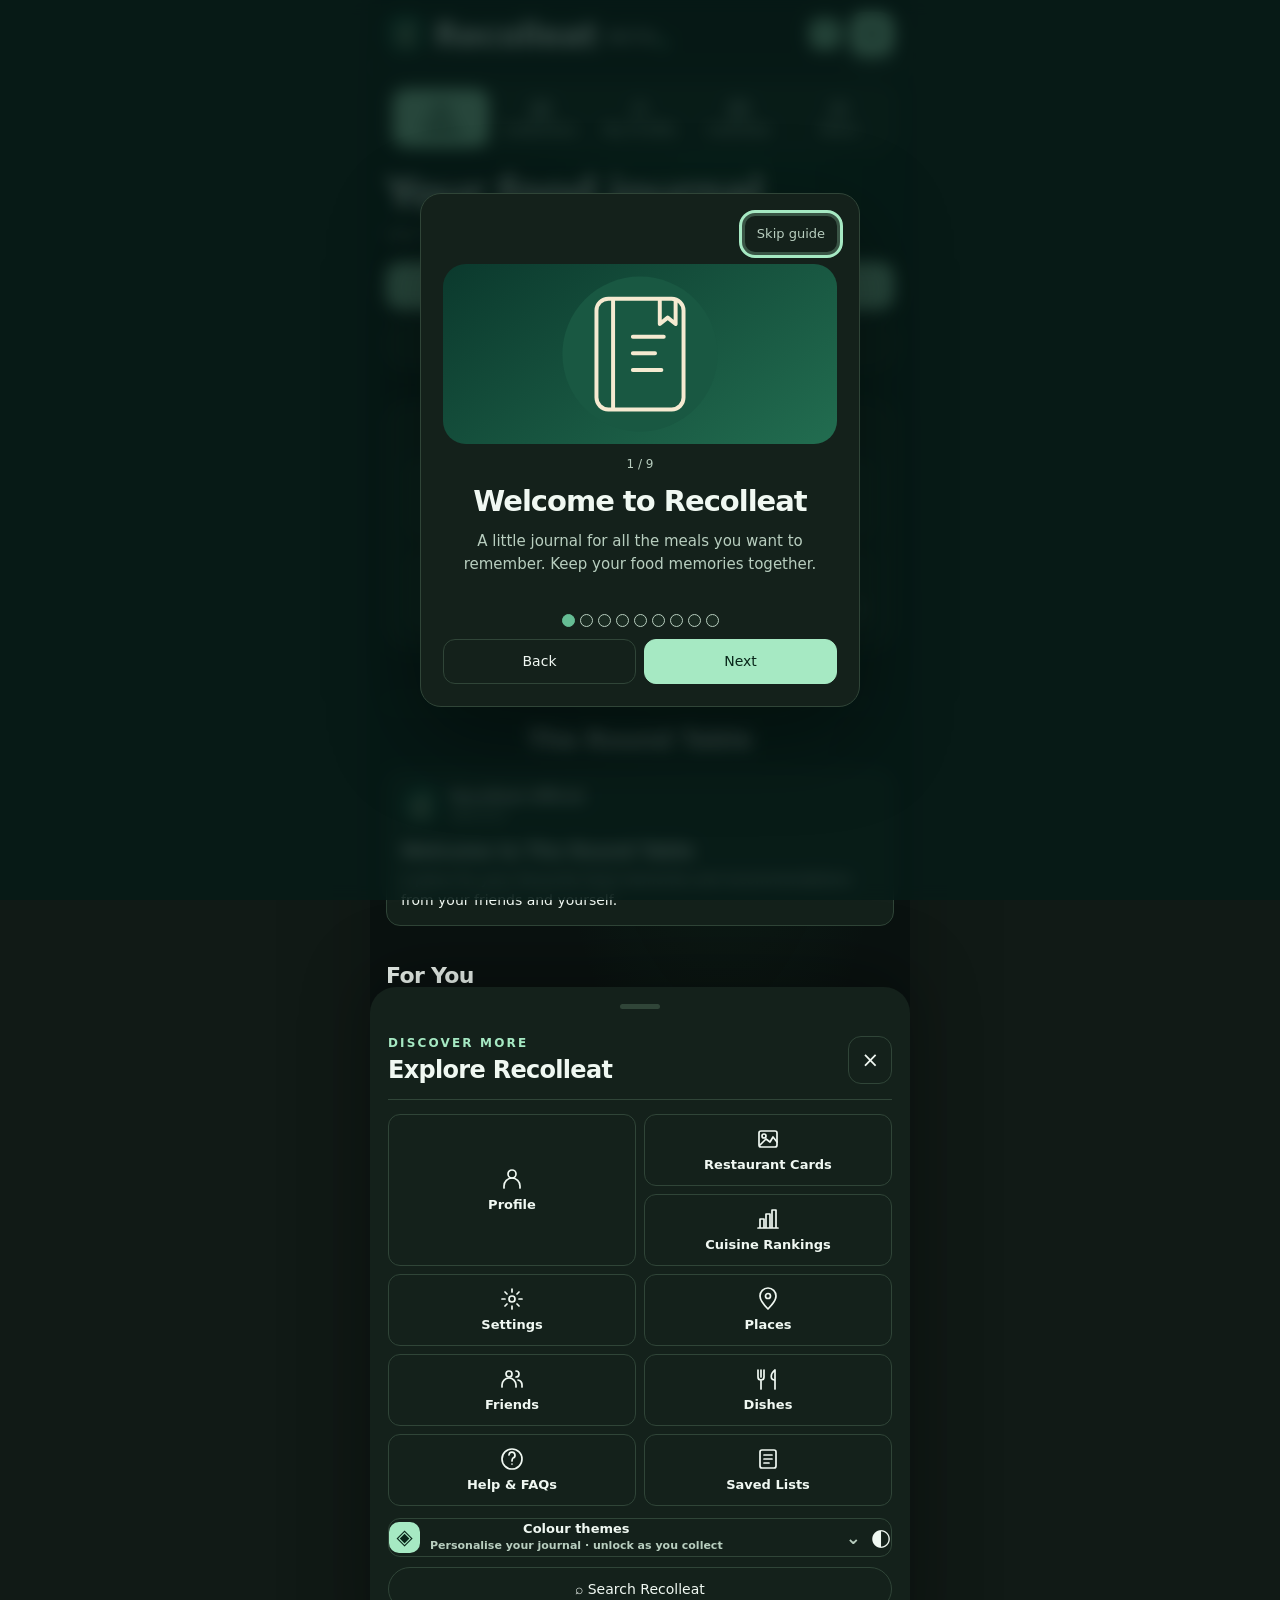
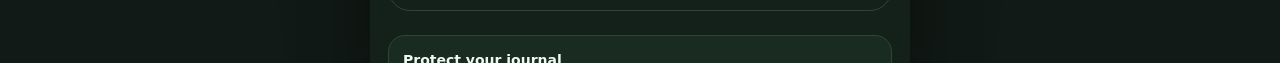
==== commit 2e881b6d: "Add files via upload" ====
--- a/index.html
+++ b/index.html
@@ -5,7 +5,7 @@
 <meta charset="utf-8"/>
 <meta content="width=device-width,initial-scale=1,viewport-fit=cover" name="viewport"/>
 <title>Recolleat · Your Food Journal</title>
-<meta name="recolleat-build" content="4.49"/>
+<meta content="4.49" name="recolleat-build"/>
 <script>try{if(localStorage.getItem("recolleat-opened-v43"))document.documentElement.classList.add("recolleat-returning")}catch(e){}</script>
 <script>/* Use extra bottom clearance only when the hosting platform inserts its own banner. */
 if (location.hostname === 'tiiny.site' || location.hostname.endsWith('.tiiny.site')) {
@@ -23,21 +23,21 @@
  }
 } catch (error) { /* Journal remains available with local system fonts. */ }
 </script>
-<link rel="stylesheet" href="./recolleat-v4-52.css"/>
-<link href="./manifest.webmanifest?v=4.52" rel="manifest"/><link rel="apple-touch-icon" sizes="180x180" href="./apple-touch-icon.png?v=4.52"/><meta name="apple-mobile-web-app-capable" content="yes"/><meta name="apple-mobile-web-app-status-bar-style" content="default"/><meta name="apple-mobile-web-app-title" content="Recolleat"/><meta content="#0b5b37" name="theme-color"/>
-<link rel="icon" type="image/png" href="./icon-192.png?v=4.52"/></head>
+<link href="./recolleat-v4-53.css" rel="stylesheet"/>
+<link href="./manifest.webmanifest?v=4.53" rel="manifest"/><link href="./apple-touch-icon.png?v=4.53" rel="apple-touch-icon" sizes="180x180"/><meta content="yes" name="apple-mobile-web-app-capable"/><meta content="default" name="apple-mobile-web-app-status-bar-style"/><meta content="Recolleat" name="apple-mobile-web-app-title"/><meta content="#0b5b37" name="theme-color"/>
+<link href="./icon-192.png?v=4.53" rel="icon" type="image/png"/></head>
 <body>
-<div id="recolleatSplash" class="recolleat-splash" role="status" aria-live="polite" aria-label="Opening Recolleat">
-  <div class="splash-sky" aria-hidden="true"><span class="sky-beam"></span><span class="cloud cloud-left"></span><span class="cloud cloud-right"></span><span class="cloud cloud-back"></span><span class="cloud cloud-foreground"></span><span class="cloud cloud-high"></span></div>
-  <div class="splash-center" aria-hidden="true"><div class="splash-thought"><span class="thought-dot first"></span><span class="thought-dot second"></span><svg viewBox="0 0 112 112" class="thought-utensils" aria-hidden="true"><path d="M42 25v29m-8-29v29m16-29v29m-16 0c0 8 16 8 16 0m-8 0v31M69 25v62m0-62c12 13 14 31 0 31" stroke="currentColor" stroke-width="7" fill="none" stroke-linecap="round"/></svg></div></div>
-  <div class="splash-brand" aria-hidden="true"><span class="splash-brand-mark"><img class="reco48-brand-img" src="./icon-192.png?v=4.52" alt=""/></span><strong>Recolleat</strong></div>
-  <button id="splashSkip" type="button" class="splash-skip">Skip intro</button>
+<div aria-label="Opening Recolleat" aria-live="polite" class="recolleat-splash" id="recolleatSplash" role="status">
+<div aria-hidden="true" class="splash-sky"><span class="sky-beam"></span><span class="cloud cloud-left"></span><span class="cloud cloud-right"></span><span class="cloud cloud-back"></span><span class="cloud cloud-foreground"></span><span class="cloud cloud-high"></span></div>
+<div aria-hidden="true" class="splash-center"><div class="splash-thought"><span class="thought-dot first"></span><span class="thought-dot second"></span><svg aria-hidden="true" class="thought-utensils" viewbox="0 0 112 112"><path d="M42 25v29m-8-29v29m16-29v29m-16 0c0 8 16 8 16 0m-8 0v31M69 25v62m0-62c12 13 14 31 0 31" fill="none" stroke="currentColor" stroke-linecap="round" stroke-width="7"></path></svg></div></div>
+<div aria-hidden="true" class="splash-brand"><span class="splash-brand-mark"><img alt="" class="reco48-brand-img" src="./icon-192.png?v=4.53"/></span><strong>Recolleat</strong></div>
+<button class="splash-skip" id="splashSkip" type="button">Skip intro</button>
 </div>
 <a class="recolleat-skip-link" href="#mainJournalContent">Skip to journal content</a>
 <div class="app">
 <aside aria-label="Recolleat navigation" class="app-sidebar" id="appSidebar">
 <div class="sidebar-top">
-<span class="sidebar-brand" title="Recolleat"><img class="reco48-brand-img" src="./icon-192.png?v=4.52" alt="Recolleat"/></span>
+<span class="sidebar-brand" title="Recolleat"><img alt="Recolleat" class="reco48-brand-img" src="./icon-192.png?v=4.53"/></span>
 <span class="sidebar-brand-name">RECOLLEAT <small class="reco51-beta">Beta</small></span>
 <button aria-label="Collapse sidebar" class="sidebar-toggle" id="sidebarToggle" title="Collapse sidebar" type="button">‹</button>
 </div>
@@ -46,11 +46,10 @@
 <button class="active" data-view="home" title="Table" type="button"><span aria-hidden="true" class="sidebar-icon">⌂</span><span class="sidebar-text">Table</span></button>
 <button data-view="table" title="Collection" type="button"><span aria-hidden="true" class="sidebar-icon"><svg viewbox="0 0 24 24"><rect height="16" rx="2" width="18" x="3" y="4"></rect><path d="M3 10h18M9 10v10M15 10v10"></path></svg></span><span class="sidebar-text">Collection</span></button>
 <button data-view="cards" title="Cards" type="button"><span aria-hidden="true" class="sidebar-icon"><svg viewbox="0 0 24 24"><rect height="7" rx="1.5" width="7" x="3" y="3"></rect><rect height="7" rx="1.5" width="7" x="14" y="3"></rect><rect height="7" rx="1.5" width="7" x="3" y="14"></rect><rect height="7" rx="1.5" width="7" x="14" y="14"></rect></svg></span><span class="sidebar-text">Gallery</span></button>
-<button data-view="account" title="Friends" type="button"><span class="sidebar-icon"><svg aria-hidden="true" class="m-nav-svg" fill="none" stroke="currentColor" stroke-linecap="round" stroke-linejoin="round" stroke-width="1.85" viewbox="0 0 24 24"><circle cx="9" cy="8" r="3"/><path d="M3 20v-2a6 6 0 0 1 12 0v2M16 5a3 3 0 0 1 0 6m2 3a5 5 0 0 1 3 5v1"/></svg></span><span class="sidebar-text">Friends</span></button>
+<button data-view="account" title="Friends" type="button"><span class="sidebar-icon"><svg aria-hidden="true" class="m-nav-svg" fill="none" stroke="currentColor" stroke-linecap="round" stroke-linejoin="round" stroke-width="1.85" viewbox="0 0 24 24"><circle cx="9" cy="8" r="3"></circle><path d="M3 20v-2a6 6 0 0 1 12 0v2M16 5a3 3 0 0 1 0 6m2 3a5 5 0 0 1 3 5v1"></path></svg></span><span class="sidebar-text">Friends</span></button>
 <button data-view="map" title="Map" type="button"><span aria-hidden="true" class="sidebar-icon"><svg viewbox="0 0 24 24"><path d="M9 18l-6 3V6l6-3m0 15 6 3m-6-3V3m6 18 6-3V3l-6 3m0 15V6"></path></svg></span><span class="sidebar-text">Places</span></button>
 <button data-view="cuisines" title="Cuisine" type="button"><span aria-hidden="true" class="sidebar-icon"><svg viewbox="0 0 24 24"><path d="m12 3 8 9-8 9-8-9 8-9Z"></path><path d="M12 7v10M7 12h10"></path></svg></span><span class="sidebar-text">Cuisine Rankings</span></button>
 <button data-view="settings" title="Settings" type="button"><span aria-hidden="true" class="sidebar-icon"><svg viewbox="0 0 24 24"><path d="M12 3v18M5 7h14M6 7l-4 8h8L6 7Zm12 0-4 8h8l-4-8ZM8 21h8"></path></svg></span><span class="sidebar-text">Settings</span></button>
-
 <button data-view="dishes" title="Dishes" type="button"><span aria-hidden="true" class="sidebar-icon"><svg viewbox="0 0 24 24"><path d="M5 3c14 0 14 18 0 18M19 3C5 3 5 21 19 21M8 6h8M8 18h8M6 12h12"></path></svg></span><span class="sidebar-text">Dishes</span></button>
 <button data-view="lists" title="Lists" type="button"><span aria-hidden="true" class="sidebar-icon"><svg viewbox="0 0 24 24"><path d="M8 6h13M8 12h13M8 18h13"></path><path d="M3 6h.01M3 12h.01M3 18h.01"></path></svg></span><span class="sidebar-text">My Lists</span></button>
 <button data-view="visits" title="Visit history" type="button"><span aria-hidden="true" class="sidebar-icon"><svg viewbox="0 0 24 24"><circle cx="12" cy="12" r="9"></circle><path d="M12 7v5l4 2"></path></svg></span><span class="sidebar-text">Visit Timeline</span></button>
@@ -59,10 +58,10 @@
 <div class="sidebar-bottom"><span class="sidebar-bottom-mark">✦</span><span class="sidebar-text">A living record of good taste.</span></div>
 </aside>
 <div class="sidebar-scrim" id="sidebarScrim"></div>
-<div class="workspace"><div id="storageCritical" class="v42-storage-warning" role="alert" hidden><strong>Journal storage unavailable.</strong> Nothing you add can be saved in this browser right now. Check site storage permissions or use the original site address. Do not import a backup here.</div>
+<div class="workspace"><div class="v42-storage-warning" hidden="" id="storageCritical" role="alert"><strong>Journal storage unavailable.</strong> Nothing you add can be saved in this browser right now. Check site storage permissions or use the original site address. Do not import a backup here.</div>
 <div class="mobile-top-stack">
 <header>
-<div class="header-brand"><button aria-label="Go to Table" id="mobileSidebarBtn" title="Go to Grand List" type="button">⌂</button><span class="recolleat-mark" aria-hidden="true"><img class="reco48-brand-img" src="./icon-192.png?v=4.52" alt=""/></span><div><div class="workspace-eyebrow">YOUR PERSONAL FOOD ARCHIVE</div><h1>Recolleat <small class="reco51-beta">Beta</small><span class="brand-dot">.</span></h1><p>Every great meal deserves to be remembered.</p></div></div>
+<div class="header-brand"><button aria-label="Go to Table" id="mobileSidebarBtn" title="Go to Grand List" type="button">⌂</button><span aria-hidden="true" class="recolleat-mark"><img alt="" class="reco48-brand-img" src="./icon-192.png?v=4.53"/></span><div><div class="workspace-eyebrow">YOUR PERSONAL FOOD ARCHIVE</div><h1>Recolleat <small class="reco51-beta">Beta</small><span class="brand-dot">.</span></h1><p>Every great meal deserves to be remembered.</p></div></div>
 <div class="header-actions">
 <button aria-label="Open My Profile" class="header-profile-trigger" data-view="profile" title="Open My Profile" type="button"><span class="header-avatar" id="headerProfileAvatar">R</span><span id="headerProfileName">My profile</span></button>
 <span class="local-pill">Private &amp; local</span>
@@ -70,15 +69,15 @@
 <button id="importBtn" title="Restore a saved data file">↧  Import</button>
 <input accept=".json,application/json" hidden="" id="importFile" type="file"/>
 <div class="menu-wrap appearance-wrap" id="appearanceWrap">
-<button aria-controls="appearanceMenu" aria-expanded="false" id="appearanceBtn" type="button"><span class="reco-theme-button-icon" aria-hidden="true">◈</span><span class="reco-theme-button-copy"><strong>Colour themes</strong><small>Personalise your journal · unlock as you collect</small></span><span class="reco-theme-chevron" aria-hidden="true">⌄</span></button>
+<button aria-controls="appearanceMenu" aria-expanded="false" id="appearanceBtn" type="button"><span aria-hidden="true" class="reco-theme-button-icon">◈</span><span class="reco-theme-button-copy"><strong>Colour themes</strong><small>Personalise your journal · unlock as you collect</small></span><span aria-hidden="true" class="reco-theme-chevron">⌄</span></button>
 <div class="popover appearance-menu" id="appearanceMenu">
-<div class="appearance-heading"><div><strong>Your colour collection</strong><p>New looks earned through your restaurant journal.</p></div><button class="mode-toggle" id="modeToggle" type="button">☾ Dark</button></div>
-<div class="reco-theme-progress" aria-label="Colour unlock progress">
-  <div class="reco-theme-progress-line"><span>RESTAURANT MILESTONES</span><strong id="themeUnlockCount">0 / 10</strong></div>
-  <div class="reco-theme-progress-track" role="progressbar" aria-label="Progress towards next colour theme" aria-valuemin="0" aria-valuemax="10" aria-valuenow="0" id="themeUnlockMeter"><div id="themeUnlockFill"></div></div>
-  <p id="themeUnlockMessage">Log 10 restaurants to unlock Plum &amp; Champagne.</p>
-  <div class="reco-theme-milestones" aria-label="Theme milestones"><span>10</span><span>20</span><span>30</span><span>40</span></div>
-  <small>Recolleat Classic and Black &amp; White are always free to use. Other colours unlock at 10, 20, 30 and 40 saved restaurants. Visits and unfinished drafts do not count. Once earned, colour themes stay unlocked even if you later remove restaurants. Imports count and unfinished drafts do not.</small>
+<div class="appearance-heading"><div><strong>Your colour collection</strong><p>New looks earned through your restaurant journal.</p></div><button aria-label="Switch between light and dark mode" class="mode-toggle" id="modeToggle" type="button">☾ Dark</button></div>
+<div aria-label="Colour unlock progress" class="reco-theme-progress">
+<div class="reco-theme-progress-line"><span>RESTAURANT MILESTONES</span><strong id="themeUnlockCount">0 / 10</strong></div>
+<div aria-label="Progress towards next colour theme" aria-valuemax="10" aria-valuemin="0" aria-valuenow="0" class="reco-theme-progress-track" id="themeUnlockMeter" role="progressbar"><div id="themeUnlockFill"></div></div>
+<p id="themeUnlockMessage">Log 10 restaurants to unlock Plum &amp; Champagne.</p>
+<div aria-label="Theme milestones" class="reco-theme-milestones"><span>10</span><span>20</span><span>30</span><span>40</span></div>
+<small>Recolleat Classic and Black &amp; White are always free to use. Other colours unlock at 10, 20, 30 and 40 saved restaurants. Visits and unfinished drafts do not count. Once earned, colour themes stay unlocked even if you later remove restaurants. Imports count and unfinished drafts do not.</small>
 </div>
 <div class="reco-theme-selection-title">CHOOSE YOUR PALETTE <span id="themeUnlockedTotal">2 of 6 available</span></div>
 <div class="appearance-swatches" id="appearanceSwatches">
@@ -91,40 +90,35 @@
 </div>
 </div>
 </div>
-<button class="quick-top-btn" id="quickAddBtn" type="button" hidden aria-hidden="true" tabindex="-1">Quick Add</button><button class="primary" id="addBtn" type="button" aria-label="Add a restaurant and log your visit"><svg class="reco34-add-icon" viewBox="0 0 24 24" width="24" height="24" fill="none" stroke="currentColor" stroke-width="2.5" stroke-linecap="round" aria-hidden="true" focusable="false"><path d="M12 4V20M4 12H20"/></svg></button>
+<button aria-hidden="true" class="quick-top-btn" hidden="" id="quickAddBtn" tabindex="-1" type="button">Quick Add</button><button aria-label="Add a restaurant and log your visit" class="primary" id="addBtn" type="button"><svg aria-hidden="true" class="reco34-add-icon" fill="none" focusable="false" height="24" stroke="currentColor" stroke-linecap="round" stroke-width="2.5" viewbox="0 0 24 24" width="24"><path d="M12 4V20M4 12H20"></path></svg></button>
 </div>
 </header>
-
-</div>
-<button type="button" id="r52SearchOpen" class="r52-search-open" aria-label="Open universal journal search">⌃ Search</button><nav aria-label="Main navigation" class="mobile-bottom-nav" id="mobileBottomNav"><button aria-label="Table" class="active" data-mobile-view="home" type="button"><svg aria-hidden="true" class="m-nav-svg" fill="none" stroke="currentColor" stroke-linecap="round" stroke-linejoin="round" stroke-width="1.85" viewbox="0 0 24 24"><path d="m3 10 9-7 9 7v10a1 1 0 0 1-1 1h-5v-7H9v7H4a1 1 0 0 1-1-1z"></path></svg><span class="m-nav-label">Table</span></button><button aria-label="Collection" data-mobile-view="table" type="button"><svg aria-hidden="true" class="m-nav-svg" fill="none" stroke="currentColor" stroke-linecap="round" stroke-linejoin="round" stroke-width="1.85" viewbox="0 0 24 24"><rect x="3" y="4" width="18" height="16" rx="2"></rect><path d="M7 9h10M7 13h10M7 17h6"></path></svg><span class="m-nav-label">Collection</span></button><button aria-label="My Profile" data-mobile-view="profile" type="button"><svg aria-hidden="true" class="m-nav-svg" fill="none" stroke="currentColor" stroke-linecap="round" stroke-linejoin="round" stroke-width="1.85" viewBox="0 0 24 24"><circle cx="12" cy="8" r="4"/><path d="M4.5 21v-2.3a7.5 7.5 0 0 1 15 0V21"/></svg><span class="m-nav-label">My Profile</span></button><button aria-label="Calendar" data-mobile-view="visits" type="button"><svg aria-hidden="true" class="m-nav-svg" fill="none" stroke="currentColor" stroke-linecap="round" stroke-linejoin="round" stroke-width="1.85" viewBox="0 0 24 24"><rect x="3" y="5" width="18" height="16" rx="2"/><path d="M7 3v4M17 3v4M3 10h18M8 14h3M8 17h4"/></svg><span class="m-nav-label">Calendar</span></button><button aria-label="More" id="mobileMoreBtn" type="button" aria-expanded="false" aria-controls="mobileMoreSheet"><svg aria-hidden="true" class="m-nav-svg" fill="none" stroke="currentColor" stroke-linecap="round" stroke-linejoin="round" stroke-width="1.85" viewbox="0 0 24 24"><path d="M3 6h18M3 12h18M3 18h18"></path></svg><span class="m-nav-label">More</span></button></nav>
-
+</div>
+<button aria-label="Open universal journal search" class="r52-search-open" id="r52SearchOpen" type="button">⌕  Search Recolleat  ⌃</button><nav aria-label="Main navigation" class="mobile-bottom-nav" id="mobileBottomNav"><button aria-label="Table" class="active" data-mobile-view="home" type="button"><svg aria-hidden="true" class="m-nav-svg" fill="none" stroke="currentColor" stroke-linecap="round" stroke-linejoin="round" stroke-width="1.85" viewbox="0 0 24 24"><path d="m3 10 9-7 9 7v10a1 1 0 0 1-1 1h-5v-7H9v7H4a1 1 0 0 1-1-1z"></path></svg><span class="m-nav-label">Table</span></button><button aria-label="Collection" data-mobile-view="table" type="button"><svg aria-hidden="true" class="m-nav-svg" fill="none" stroke="currentColor" stroke-linecap="round" stroke-linejoin="round" stroke-width="1.85" viewbox="0 0 24 24"><rect height="16" rx="2" width="18" x="3" y="4"></rect><path d="M7 9h10M7 13h10M7 17h6"></path></svg><span class="m-nav-label">Collection</span></button><button aria-label="My Profile" data-mobile-view="profile" type="button"><svg aria-hidden="true" class="m-nav-svg" fill="none" stroke="currentColor" stroke-linecap="round" stroke-linejoin="round" stroke-width="1.85" viewbox="0 0 24 24"><circle cx="12" cy="8" r="4"></circle><path d="M4.5 21v-2.3a7.5 7.5 0 0 1 15 0V21"></path></svg><span class="m-nav-label">My Profile</span></button><button aria-label="Calendar" data-mobile-view="visits" type="button"><svg aria-hidden="true" class="m-nav-svg" fill="none" stroke="currentColor" stroke-linecap="round" stroke-linejoin="round" stroke-width="1.85" viewbox="0 0 24 24"><rect height="16" rx="2" width="18" x="3" y="5"></rect><path d="M7 3v4M17 3v4M3 10h18M8 14h3M8 17h4"></path></svg><span class="m-nav-label">Calendar</span></button><button aria-controls="mobileMoreSheet" aria-expanded="false" aria-label="More" id="mobileMoreBtn" type="button"><svg aria-hidden="true" class="m-nav-svg" fill="none" stroke="currentColor" stroke-linecap="round" stroke-linejoin="round" stroke-width="1.85" viewbox="0 0 24 24"><path d="M3 6h18M3 12h18M3 18h18"></path></svg><span class="m-nav-label">More</span></button></nav>
 <section class="mobile-intro" id="mobileIntro"><div><span class="mobile-eyebrow">YOUR PERSONAL FOOD JOURNAL</span><h2 id="mobileSectionTitle">The Collection</h2><p id="mobileSectionSubtitle">Your restaurants, ranked your way.</p></div><div style="display:flex;align-items:flex-end;flex-direction:column;gap:5px"><span class="mobile-collection-badge" id="mobileCurrentCount">0 saved</span></div></section>
-
-<section class="reco-pulse" id="recoPulse" aria-label="Your journal at a glance" hidden>
-  <div class="reco-pulse-head">
-    <div><span class="reco-pulse-kicker">YOUR FOOD JOURNAL</span>
-      <h3 id="recoPulseHeadline">Your food journal</h3>
-      <p id="recoPulseIntro">Log a meal, explore your journal or scan a receipt.</p>
-    </div>
-    <div class="reco-pulse-actions"><button type="button" class="primary" id="recoPulseLog">+ Add restaurant</button><button type="button" id="recoReceiptOpen" class="reco-receipt-trigger">Scan receipt</button><button id="freshHomeDiscover" type="button">Find restaurants <span aria-hidden="true">↗</span></button></div>
-  </div>
-  <section class="reco-hub-glance" aria-labelledby="recoGlanceTitle"><h3 id="recoGlanceTitle">At a glance</h3><div class="profile-stats-grid" id="profileStats"></div></section>
-  <div id="recoJourney" class="reco-journey" aria-live="polite"></div>
-  <section class="reco50-backup" id="reco50Backup"><div><b>Journal backup</b><small id="reco50BackupStatus">Checking…</small></div><button type="button" id="reco50Export">Export</button></section>
-<details class="reco-home-memories" open><summary>Meals worth remembering <span>Daily flashbacks</span></summary><div id="recoMemoryFeed" class="reco-memory-feed" aria-label="Your food memories"></div></details>
-  <section id="reco50HomeFeed" class="reco50-home-feed" aria-label="Friends feed"></section>
-  <details class="reco-year-wrap" id="recoYearWrap" hidden><summary>Annual Recolleat Wrapped</summary><div class="reco-year-wrap-body"><label hidden>Year <select id="recoYearSelect" aria-label="Yearly Wrapped year"></select></label><div id="recoYearContent" aria-live="polite"></div></div></details>
-  <div class="reco-pulse-bottom"><details class="reco-pulse-feature" id="recoPulseFeature"></details><div class="reco-pulse-recent" hidden><span>LOG AGAIN · LAST 20 DAYS</span><div id="recoPulseRecent"></div></div></div>
-  <div class="reco-theme-home" id="recoThemeHome" aria-label="Next colour unlock goal"><div class="reco-theme-home-head"><div><span class="reco-theme-home-kicker">YOUR NEXT COLOUR</span><strong id="recoThemeHomeTitle">Plum &amp; Champagne</strong><small id="recoThemeHomeDescription">Log 10 restaurants to unlock a new look.</small></div><button type="button" id="recoThemeHomeOpen">Explore themes</button></div><div class="reco-theme-home-track"><div id="recoThemeHomeFill"></div></div></div>
-  <div class="reco-pulse-backup" id="recoPulseBackup" hidden><span id="recoPulseBackupText"></span><button type="button" id="recoPulseExport">Export backup</button></div>
+<section aria-label="Your journal at a glance" class="reco-pulse" hidden="" id="recoPulse">
+<div class="reco-pulse-head">
+<div><span class="reco-pulse-kicker">YOUR FOOD JOURNAL</span>
+<h3 id="recoPulseHeadline">Your food journal</h3>
+<p id="recoPulseIntro">Log a meal, explore your journal or scan a receipt.</p>
+</div>
+<div class="reco-pulse-actions"><button class="primary" id="recoPulseLog" type="button">+ Add restaurant</button><button class="reco-receipt-trigger" id="recoReceiptOpen" type="button">Scan receipt</button><button id="freshHomeDiscover" type="button">Find restaurants <span aria-hidden="true">↗</span></button></div>
+</div>
+<section aria-labelledby="recoGlanceTitle" class="reco-hub-glance"><h3 id="recoGlanceTitle">At a glance</h3><div class="profile-stats-grid" id="profileStats"></div></section><section aria-label="The Round Table" class="r53-round"><hr/><h2>The Round Table</h2><div id="r53OfficialTop"></div><article class="r53-welcome"><div class="r53-post-by"><img alt="" src="./icon-192.png"/><div><strong>Recolleat Official</strong><small>Welcome</small></div></div><h3>Welcome to The Round Table</h3><p>A place for your favourite food memories and recommendations from your friends and yourself.</p></article><section class="reco-home-memories"><div aria-label="Your food memories" class="reco-memory-feed" id="recoMemoryFeed"></div></section><section aria-label="Friends feed" class="reco50-home-feed" id="reco50HomeFeed"></section></section>
+<div aria-live="polite" class="reco-journey" id="recoJourney"></div>
+<section class="reco50-backup r53-retired" hidden="" id="reco50Backup"><div><b>Journal backup</b><small id="reco50BackupStatus">Checking…</small></div><button id="reco50Export" type="button">Export</button></section>
+<details class="reco-year-wrap" hidden="" id="recoYearWrap"><summary>Annual Recolleat Wrapped</summary><div class="reco-year-wrap-body"><label hidden="">Year <select aria-label="Yearly Wrapped year" id="recoYearSelect"></select></label><div aria-live="polite" id="recoYearContent"></div></div></details>
+<div class="reco-pulse-bottom"><details class="reco-pulse-feature" id="recoPulseFeature"></details><div class="reco-pulse-recent" hidden=""><span>LOG AGAIN · LAST 20 DAYS</span><div id="recoPulseRecent"></div></div></div>
+<div aria-label="Next colour unlock goal" class="reco-theme-home" id="recoThemeHome"><div class="reco-theme-home-head"><div><span class="reco-theme-home-kicker">YOUR NEXT COLOUR</span><strong id="recoThemeHomeTitle">Plum &amp; Champagne</strong><small id="recoThemeHomeDescription">Log 10 restaurants to unlock a new look.</small></div><button id="recoThemeHomeOpen" type="button">Explore themes</button></div><div class="reco-theme-home-track"><div id="recoThemeHomeFill"></div></div></div>
+<div class="reco-pulse-backup" hidden="" id="recoPulseBackup"><span id="recoPulseBackupText"></span><button id="recoPulseExport" type="button">Export backup</button></div>
 </section>
 <section class="stats">
 <div class="stat"><span>Restaurants</span><strong id="statCount">0</strong></div>
 <div class="stat"><span>Average food score</span><strong id="statAvg">—</strong></div>
-<div class="stat"><span id="statCuisineLabel">Top cuisine</span><strong id="statCuisine">—</strong><small id="statCuisineSub" hidden></small></div>
+<div class="stat"><span id="statCuisineLabel">Top cuisine</span><strong id="statCuisine">—</strong><small hidden="" id="statCuisineSub"></small></div>
 <div class="stat"><span>Average price per person</span><strong id="statSpend">—</strong></div>
 </section>
-<section class="controls"><div class="search-wrap"><input aria-label="Search your restaurant collection" class="search" id="search" type="search" enterkeyhint="search" autocomplete="off" placeholder="Find restaurants, dishes or visit notes…"/><button id="v41ClearSearch" type="button" aria-label="Clear search" hidden>×</button></div><div class="grand-list-tools" id="grandListTools"><span class="list-tools-caption">GRAND LIST CONTROLS</span><button type="button" id="reco51ResetTable" title="Reset collection search, filters and sort">Reset table</button> <div class="menu-wrap">
+<section class="controls"><div class="search-wrap"><input aria-label="Search your restaurant collection" autocomplete="off" class="search" enterkeyhint="search" id="search" placeholder="Find restaurants, dishes or visit notes…" type="search"/><button aria-label="Clear search" hidden="" id="v41ClearSearch" type="button">×</button></div><div class="grand-list-tools" id="grandListTools"><span class="list-tools-caption">GRAND LIST CONTROLS</span><button id="reco51ResetTable" title="Reset collection search, filters and sort" type="button">Reset table</button> <div class="menu-wrap">
 <button id="filterBtn" title="Filter"><span aria-hidden="true" class="sidebar-icon"><svg viewbox="0 0 24 24"><path d="M4 5h16M7 12h10M10 19h4"></path></svg></span><span class="sidebar-text">Filter <span id="filterCount"></span></span></button>
 <div class="popover" id="filterMenu">
 <div class="popover-title">Filters</div>
@@ -165,21 +159,21 @@
 </div>
 <div aria-label="Grand List display" class="grand-list-view-switch" role="group">
 <button data-view="table" id="listTableTab" title="Show restaurant table" type="button"><span aria-hidden="true" class="sidebar-icon"><svg viewbox="0 0 24 24"><rect height="16" rx="2" width="18" x="3" y="4"></rect><path d="M3 10h18M9 10v10M15 10v10"></path></svg></span>Table</button>
-<button hidden aria-hidden="true" tabindex="-1" data-view="graph" id="listGraphTab" title="Show Patterns &amp; Trends graph" type="button"><span aria-hidden="true" class="sidebar-icon"><svg viewbox="0 0 24 24"><path d="M4 20V5M4 20h17M7 15l5-6 4 3 5-8"></path></svg></span>Graph</button>
+<button aria-hidden="true" data-view="graph" hidden="" id="listGraphTab" tabindex="-1" title="Show Patterns &amp; Trends graph" type="button"><span aria-hidden="true" class="sidebar-icon"><svg viewbox="0 0 24 24"><path d="M4 20V5M4 20h17M7 15l5-6 4 3 5-8"></path></svg></span>Graph</button>
 </div>
 </div></section><div class="mobile-quick-controls" id="mobileControlMount"></div>
-<div class="chips" id="chips"></div><div class="reco-search-result-status" id="recoSearchResultStatus" role="status" aria-live="polite" hidden></div>
+<div class="chips" id="chips"></div><div aria-live="polite" class="reco-search-result-status" hidden="" id="recoSearchResultStatus" role="status"></div>
 <main id="mainJournalContent" tabindex="-1"><section aria-label="Restaurant feed" id="mobileHome"><div class="mobile-list-header"><h3>Grand list</h3><span id="mobileResultCount">0 restaurants</span></div>
-<section id="v41Welcome" class="v41-onboarding" aria-labelledby="v41WelcomeTitle" hidden>
-  <span class="v41-eyebrow">START YOUR COLLECTION</span>
-  <h3 id="v41WelcomeTitle">Your next great meal belongs here.</h3>
-  <p>Add a restaurant in seconds, or record a full review with dishes and visits. Your journal is private on this device.</p>
-  <div class="v41-onboarding-actions"><button type="button" id="v41StartQuick" class="v41-main-cta">Quick Add</button><button type="button" id="v41StartFull">Full review</button></div>
-</section>
-<div class="v41-nextstep" id="v41NextStep" hidden aria-live="polite"><div><span class="v41-eyebrow">PICK UP WHERE YOU LEFT OFF</span><b id="v41NextTitle"></b><p id="v41NextCopy"></p></div><button type="button" id="v41NextAction">Continue</button></div>
-<div class="jump-recents"><form id="rankJumpForm" class="rank-jump" aria-label="Jump to rank"><label for="rankJumpNumber">Jump to rank</label><input id="rankJumpNumber" type="number" min="1" inputmode="numeric" placeholder="e.g. 65"/><button type="submit">Go</button></form><div class="recent-places"><span>Recently opened</span><div id="recentRestaurantChips" class="recent-chips"></div></div></div>
-<section class="drafts-panel" id="draftsPanel" aria-label="Unfinished restaurant drafts" hidden><div class="drafts-head"><strong>Saved drafts</strong><span id="draftsCount"></span></div><div id="draftCards"></div></section><div id="mobileRestaurantFeed" style="display:grid;gap:11px"></div><button id="mobileShowMoreRestaurants" class="recolleat-show-more" type="button">Show 5 more restaurants</button>
-<details class="needs-attention" id="needsAttention" hidden><summary id="attentionSummary">Collection check</summary><div id="attentionItems"></div></details></section>
+<section aria-labelledby="v41WelcomeTitle" class="v41-onboarding" hidden="" id="v41Welcome">
+<span class="v41-eyebrow">START YOUR COLLECTION</span>
+<h3 id="v41WelcomeTitle">Your next great meal belongs here.</h3>
+<p>Add a restaurant in seconds, or record a full review with dishes and visits. Your journal is private on this device.</p>
+<div class="v41-onboarding-actions"><button class="v41-main-cta" id="v41StartQuick" type="button">Quick Add</button><button id="v41StartFull" type="button">Full review</button></div>
+</section>
+<div aria-live="polite" class="v41-nextstep" hidden="" id="v41NextStep"><div><span class="v41-eyebrow">PICK UP WHERE YOU LEFT OFF</span><b id="v41NextTitle"></b><p id="v41NextCopy"></p></div><button id="v41NextAction" type="button">Continue</button></div>
+<div class="jump-recents"><form aria-label="Jump to rank" class="rank-jump" id="rankJumpForm"><label for="rankJumpNumber">Jump to rank</label><input id="rankJumpNumber" inputmode="numeric" min="1" placeholder="e.g. 65" type="number"/><button type="submit">Go</button></form><div class="recent-places"><span>Recently opened</span><div class="recent-chips" id="recentRestaurantChips"></div></div></div>
+<section aria-label="Unfinished restaurant drafts" class="drafts-panel" hidden="" id="draftsPanel"><div class="drafts-head"><strong>Saved drafts</strong><span id="draftsCount"></span></div><div id="draftCards"></div></section><div id="mobileRestaurantFeed" style="display:grid;gap:11px"></div><button class="recolleat-show-more" id="mobileShowMoreRestaurants" type="button">Show 5 more restaurants</button>
+<details class="needs-attention" hidden="" id="needsAttention"><summary id="attentionSummary">Collection check</summary><div id="attentionItems"></div></details></section>
 <section class="table-shell" id="tableView">
 <table>
 <thead><tr>
@@ -195,7 +189,7 @@
 <th>Vibe</th>
 <th data-sort="pp">£ pp <i></i></th>
 <th data-sort="location">Location <i></i></th>
-<th>Notes</th>
+<th>Review</th>
 <th>Last visited</th>
 <th>Visits</th>
 <th></th>
@@ -203,12 +197,12 @@
 <tbody id="tbody"></tbody>
 </table>
 <div class="empty" id="emptyTable"><b>No matching restaurants.</b>Change the filters or add a restaurant.</div>
-</section><button type="button" class="reco-load-more" id="recoTableMore" hidden>Show more restaurants</button>
-<section class="cards" id="cardView"></section><button type="button" class="reco-load-more" id="recoCardMore" hidden>Show more cards</button>
+</section><button class="reco-load-more" hidden="" id="recoTableMore" type="button">Show more restaurants</button>
+<section class="cards" id="cardView"></section><button class="reco-load-more" hidden="" id="recoCardMore" type="button">Show more cards</button>
 <section class="map-view" id="mapView">
 <div class="bubble-shell">
 <div id="bubbleOverview">
-<section class="fresh-discover" aria-labelledby="freshDiscoverTitle"><div class="fresh-discover-head"><span class="fresh-kicker">FIND YOUR NEXT TABLE</span><h3 id="freshDiscoverTitle">Discover restaurants</h3><p>Search your journal or explore somewhere new.</p></div><label for="freshPlaceQuery" class="fresh-label">Restaurant, cuisine or location</label><div class="fresh-searchbox"><svg viewBox="0 0 24 24" fill="none" stroke="currentColor" stroke-width="1.8" aria-hidden="true"><circle cx="10.5" cy="10.5" r="6.5"/><path d="m16 16 5 5"/></svg><input id="freshPlaceQuery" type="search" maxlength="160" placeholder="e.g. ramen in London" autocomplete="off"/></div><div id="freshPlaceStatus" role="status" aria-live="polite" class="fresh-place-status"></div><div id="freshPlaceResults" class="fresh-place-results"></div><div class="fresh-discover-actions"><a id="freshMapsLink" href="https://www.google.com/maps/search/?api=1&amp;query=restaurants" target="_blank" rel="noopener noreferrer">Search Google Maps ↗</a><button type="button" id="freshLogPlace">Log a restaurant</button></div><small class="fresh-privacy-note">Maps opens externally with your search and normal connection information. Recolleat does not request your location or upload your journal.</small></section>
+<section aria-labelledby="freshDiscoverTitle" class="fresh-discover"><div class="fresh-discover-head"><span class="fresh-kicker">FIND YOUR NEXT TABLE</span><h3 id="freshDiscoverTitle">Discover restaurants</h3><p>Search your journal or explore somewhere new.</p></div><label class="fresh-label" for="freshPlaceQuery">Restaurant, cuisine or location</label><div class="fresh-searchbox"><svg aria-hidden="true" fill="none" stroke="currentColor" stroke-width="1.8" viewbox="0 0 24 24"><circle cx="10.5" cy="10.5" r="6.5"></circle><path d="m16 16 5 5"></path></svg><input autocomplete="off" id="freshPlaceQuery" maxlength="160" placeholder="e.g. ramen in London" type="search"/></div><div aria-live="polite" class="fresh-place-status" id="freshPlaceStatus" role="status"></div><div class="fresh-place-results" id="freshPlaceResults"></div><div class="fresh-discover-actions"><a href="https://www.google.com/maps/search/?api=1&amp;query=restaurants" id="freshMapsLink" rel="noopener noreferrer" target="_blank">Search Google Maps ↗</a><button id="freshLogPlace" type="button">Log a restaurant</button></div><small class="fresh-privacy-note">Maps opens externally with your search and normal connection information. Recolleat does not request your location or upload your journal.</small></section>
 <div class="bubble-head">
 <div>
 <h2>Locations</h2>
@@ -217,26 +211,26 @@
 </div>
 <div class="bubble-stage reco34-location-grid" id="bubbleStage"></div>
 <details class="reco-location-media" id="locationMediaManager"><summary>Manage location pictures</summary>
-  <div class="reco-location-media-heading"><div><h3>Location pictures</h3><p>Choose a cover picture. Saved on this device.</p></div></div>
-  <div class="reco-location-media-layout">
-    <div class="reco-location-media-controls">
-      <label for="locationImageLocation">Choose location</label>
-      <select id="locationImageLocation" aria-label="Location to give a picture"></select>
-      <div class="reco-location-media-actions">
-        <label class="reco-location-gallery">Choose from gallery<input id="locationImage" type="file" accept="image/*" aria-label="Choose location picture from your device"></label>
-        <button id="locationSearchImages" type="button">Search Google Images</button>
-      </div>
-      <p class="reco-location-media-note">Google Images opens with this location name. Save the picture you choose, then upload it from your gallery.</p>
-      <details class="reco-location-media-advanced" id="locationPhotoMoreOptions"><summary>More picture options</summary>
-        <p class="reco-location-media-note">If you copy an image from Google or another site, try pasting it here. Recolleat does not automatically download online images.</p>
-        <button id="locationClipboardRead" type="button">Paste copied image</button>
-        <div class="reco-location-paste-zone" id="locationPasteZone" tabindex="0" role="group" aria-label="Paste location picture">On a computer: click here and press Ctrl+V or Cmd+V.</div>
-        <button id="clearLocationImage" type="button" class="reco-location-remove">Remove location picture</button>
-      </details>
-      <p id="locationMediaStatus" class="reco-location-media-status" role="status" aria-live="polite"></p>
-    </div>
-    <div class="location-image-preview reco-location-image-preview" id="locationImagePreview" aria-label="Selected location picture preview"></div>
-  </div>
+<div class="reco-location-media-heading"><div><h3>Location pictures</h3><p>Choose a cover picture. Saved on this device.</p></div></div>
+<div class="reco-location-media-layout">
+<div class="reco-location-media-controls">
+<label for="locationImageLocation">Choose location</label>
+<select aria-label="Location to give a picture" id="locationImageLocation"></select>
+<div class="reco-location-media-actions">
+<label class="reco-location-gallery">Choose from gallery<input accept="image/*" aria-label="Choose location picture from your device" id="locationImage" type="file"/></label>
+<button id="locationSearchImages" type="button">Search Google Images</button>
+</div>
+<p class="reco-location-media-note">Google Images opens with this location name. Save the picture you choose, then upload it from your gallery.</p>
+<details class="reco-location-media-advanced" id="locationPhotoMoreOptions"><summary>More picture options</summary>
+<p class="reco-location-media-note">If you copy an image from Google or another site, try pasting it here. Recolleat does not automatically download online images.</p>
+<button id="locationClipboardRead" type="button">Paste copied image</button>
+<div aria-label="Paste location picture" class="reco-location-paste-zone" id="locationPasteZone" role="group" tabindex="0">On a computer: click here and press Ctrl+V or Cmd+V.</div>
+<button class="reco-location-remove" id="clearLocationImage" type="button">Remove location picture</button>
+</details>
+<p aria-live="polite" class="reco-location-media-status" id="locationMediaStatus" role="status"></p>
+</div>
+<div aria-label="Selected location picture preview" class="location-image-preview reco-location-image-preview" id="locationImagePreview"></div>
+</div>
 </details>
 </div>
 <div class="location-detail" id="locationDetail">
@@ -307,54 +301,50 @@
 <aside class="graph-side" id="graphDetail"><div class="muted">Click a dot on the scatter plot or a bar in the bar chart to inspect it.</div></aside>
 </section>
 <section class="lab-view" id="labView">
-<div class="feature-heading"><div><span class="feature-kicker">RECOLLEAT / PREFERENCES</span><h2>Settings</h2><p>Choose how your journal works. Advanced options stay tucked away.</p></div><span class="feature-mark">⚙</span></div><details class="reco-settings-group" open><summary>Ranking &amp; scoring <small>Across your entire journal</small></summary>
+<div class="feature-heading"><div><span class="feature-kicker">RECOLLEAT / PREFERENCES</span><h2>Settings</h2><p>Choose how your journal works. Advanced options stay tucked away.</p></div><span class="feature-mark">⚙</span></div><details class="reco-settings-group" open=""><summary>Ranking &amp; scoring <small>Across your entire journal</small></summary>
 <div class="feature-panel">
-<div class="lab-toolbar"><h3>Global scoring weights</h3><button id="labReset" type="button">Reset to 60 / 20 / 20</button></div>
+<div class="lab-toolbar"><h3>Global scoring weights (%)</h3><button id="labReset" type="button">Reset to 60 / 20 / 20</button></div>
 <form class="lab-weights-form" id="labWeightsForm" novalidate="">
 <div class="lab-weight-grid">
-<label>Food <span>Percentage</span><input id="labFood" inputmode="numeric" max="100" min="0" required="" step="1" type="number" value="60"/></label>
-<label>Value <span>Percentage</span><input id="labValue" inputmode="numeric" max="100" min="0" required="" step="1" type="number" value="20"/></label>
-<label>Service <span>Percentage</span><input id="labService" inputmode="numeric" max="100" min="0" required="" step="1" type="number" value="20"/></label>
+<label>Food <input id="labFood" inputmode="numeric" max="100" min="0" required="" step="1" type="number" value="60"/></label>
+<label>Value <input id="labValue" inputmode="numeric" max="100" min="0" required="" step="1" type="number" value="20"/></label>
+<label>Service <input id="labService" inputmode="numeric" max="100" min="0" required="" step="1" type="number" value="20"/></label>
 </div>
 <div class="lab-submit-bar"><p aria-live="polite" class="feature-muted" id="labTotal" role="status">60 / 20 / 20 default. Changes affect all overall rankings.</p><button class="primary" id="labSubmit" type="submit">Apply weights</button></div>
 </form>
 </div>
-</details><details class="reco-settings-group"><summary>Appearance <small>Colour themes and display</small></summary><p>Use Colour themes in More to choose a palette, light or dark mode, and available unlocks.</p><button type="button" id="settingsAppearance">Open colour themes</button></details><details class="reco-settings-group"><summary>Data &amp; backups <small>Protect your restaurant memories</small></summary><p>Back up before updates. Your journal stays on this device unless you export and share it.</p><button type="button" id="settingsExport">Export backup</button> <button type="button" id="settingsImport">Import backup</button></details><details class="reco-settings-group"><summary>Privacy &amp; legal <small>Data, fonts and notices</small></summary><p>Review photo storage, optional Google Fonts, and your legal rights.</p><button type="button" id="settingsPrivacy">Privacy &amp; Safety</button><button type="button" id="settingsTerms" hidden aria-hidden="true" tabindex="-1">Terms of Use</button></details><details class="reco-settings-group"><summary>Help &amp; about <small>Understand Recolleat</small></summary><p>Need help with logging or scoring?</p><button type="button" id="settingsHelp">Help &amp; FAQs</button><p>Local-first food journal</p></details><div id="recoProfileAccountMount"></div><div class="lab-highlights" hidden>
+</details><details class="reco-settings-group"><summary>Appearance <small>Colour themes and display</small></summary><p>Use Colour themes in More to choose a palette, light or dark mode, and available unlocks.</p><button id="settingsAppearance" type="button">Open colour themes</button></details><details class="reco-settings-group"><summary>Data &amp; backups <small>Protect your restaurant memories</small></summary><p>Back up before updates. Your journal stays on this device unless you export and share it.</p><button id="settingsExport" type="button">Export backup</button> <button id="settingsImport" type="button">Import backup</button></details><details class="reco-settings-group"><summary>Privacy &amp; legal <small>Data, fonts and notices</small></summary><p>Review photo storage, optional Google Fonts, and your legal rights.</p><button id="settingsPrivacy" type="button">Privacy &amp; Safety</button><button aria-hidden="true" hidden="" id="settingsTerms" tabindex="-1" type="button">Terms of Use</button></details><details class="reco-settings-group"><summary>Help &amp; about <small>Understand Recolleat</small></summary><p>Need help with logging or scoring?</p><button id="settingsHelp" type="button">Help &amp; FAQs</button><p>Local-first food journal</p></details><div id="recoProfileAccountMount"></div><div class="lab-highlights" hidden="">
 <div class="feature-panel"><h3>Top 3 restaurants</h3><div class="lab-podium" id="labTopRestaurants"></div></div>
 <div class="feature-panel"><h3>Cuisine podium</h3><div class="lab-podium" id="labCuisinePodium"></div><p class="feature-muted">Only cuisines with 3+ restaurants qualify.</p></div>
 </div>
-
 </section>
 <section class="dishes-view" id="dishesView">
 <div class="feature-heading"><div><span class="feature-kicker">RECOLLEAT / COLLECTIBLE ARCHIVE</span><h2>Your Dishes</h2></div><span class="feature-mark">★</span></div>
-<div class="dish-section-tabs" role="tablist" aria-label="Dishes sections">
-<button type="button" class="active" id="dishTabHall" role="tab" aria-controls="dishPanelHall" aria-selected="true" data-dish-panel="hall">Hall of Flavour</button>
-<button type="button" id="dishTabSignature" role="tab" aria-controls="dnaPanelSignature" aria-selected="false" data-dish-panel="signature">Signature Dishes</button>
-<button type="button" hidden aria-hidden="true" tabindex="-1" id="dishTabCategories" role="tab" aria-controls="dishPanelCategories" aria-selected="false" data-dish-panel="categories">Category Books</button>
-</div>
-<section id="dishPanelHall" class="dish-tab-panel" role="tabpanel" aria-labelledby="dishTabHall">
+<div aria-label="Dishes sections" class="dish-section-tabs" role="tablist">
+<button aria-controls="dishPanelHall" aria-selected="true" class="active" data-dish-panel="hall" id="dishTabHall" role="tab" type="button">Hall of Flavour</button>
+<button aria-controls="dnaPanelSignature" aria-selected="false" data-dish-panel="signature" id="dishTabSignature" role="tab" type="button">Signature Dishes</button>
+<button aria-controls="dishPanelCategories" aria-hidden="true" aria-selected="false" data-dish-panel="categories" hidden="" id="dishTabCategories" role="tab" tabindex="-1" type="button">Category Books</button>
+</div>
+<section aria-labelledby="dishTabHall" class="dish-tab-panel" id="dishPanelHall" role="tabpanel">
 <div class="feature-panel dish-toolbar">
 <label>Find a dish<input id="dishSearch" placeholder="Search dish, cuisine or restaurant…"/></label>
-<label hidden>Category<select id="dishCategoryFilter"><option value="">All categories</option></select></label>
+<label hidden="">Category<select id="dishCategoryFilter"><option value="">All categories</option></select></label>
 <details class="reco-31-dish-filters"><summary>Filter &amp; sort</summary><label>Rarity<select id="dishRarityFilter"><option value="">All ratings</option><option value="food_legend">Food of Legend · 10</option><option value="unforgettable">Unforgettable · 9–&lt;10</option><option value="house_favourite">House Favourite · 8–&lt;9</option><option value="crave_worthy">Crave Worthy · 7–&lt;8</option><option value="everyday">Everyday · 6–&lt;7</option><option value="average">Average · 5–&lt;6</option><option value="one_time">Just the one time · 4–&lt;5</option><option value="terrible">Terrible · 3–&lt;4</option><option value="scam">Scam · 2–&lt;3</option><option value="torture">Potential Torture · &lt;2</option></select></label>
 <label>Sort by<select id="dishSort"><option value="high">Highest rated</option><option value="low">Lowest rated</option><option value="name">Dish name</option><option value="restaurant">Restaurant</option></select></label>
-<form id="dishRankJump" class="dish-rank-jump" aria-label="Jump to a dish rank">
-<label for="dishJumpNumber">Jump to dish rank</label><input id="dishJumpNumber" type="number" min="1" step="1" inputmode="numeric" placeholder="#" aria-label="Dish rank"/><button type="submit">Go</button>
+<form aria-label="Jump to a dish rank" class="dish-rank-jump" id="dishRankJump">
+<label for="dishJumpNumber">Jump to dish rank</label><input aria-label="Dish rank" id="dishJumpNumber" inputmode="numeric" min="1" placeholder="#" step="1" type="number"/><button type="submit">Go</button>
 </form></details>
-<label hidden>Add a dish to<select id="dishAddRestaurant"><option value="">Select restaurant</option></select></label>
-<button id="dishAddBtn" type="button" hidden aria-hidden="true" tabindex="-1">+ Add dish</button>
-</div>
-
-
-<details class="reco-accordion" id="hallAccordion" data-compact="true" open="">
+<label hidden="">Add a dish to<select id="dishAddRestaurant"><option value="">Select restaurant</option></select></label>
+<button aria-hidden="true" hidden="" id="dishAddBtn" tabindex="-1" type="button">+ Add dish</button>
+</div>
+<details class="reco-accordion" data-compact="true" id="hallAccordion" open="">
 <summary class="reco-accordion-toggle"><span class="reco-acc-mark">✦</span><span class="reco-acc-title"><strong>Hall of Flavour</strong><small>Complete collectible ranking · every dish, every rating tier</small></span><span class="reco-acc-count" id="hallCount">All dishes</span><span class="reco-acc-chevron">⌄</span></summary>
 <div class="reco-accordion-body" id="hallOfFlavour"></div>
-<button id="toggleDishRanking" class="recolleat-show-more" type="button" aria-expanded="false">Show every dish in the ranking</button>
+<button aria-expanded="false" class="recolleat-show-more" id="toggleDishRanking" type="button">Show every dish in the ranking</button>
 </details>
-
-<div class="dish-stats dish-stats-bottom" id="dishStats" aria-label="Dish collection statistics"></div>
+<div aria-label="Dish collection statistics" class="dish-stats dish-stats-bottom" id="dishStats"></div>
 </section><!-- dishPanelHall -->
-<section id="dishPanelCategories" hidden aria-hidden="true" class="dish-tab-panel" role="tabpanel" aria-labelledby="dishTabCategories" hidden><details class="reco-accordion dish-category-accordion" id="dishCategoriesAccordion" open>
+<section aria-hidden="true" aria-labelledby="dishTabCategories" class="dish-tab-panel" hidden="" id="dishPanelCategories" role="tabpanel"><details class="reco-accordion dish-category-accordion" id="dishCategoriesAccordion" open="">
 <summary class="reco-accordion-toggle"><span class="reco-acc-mark">▣</span><span class="reco-acc-title"><strong>Category stamp books</strong><small>Open a collection and flip through every dish</small></span><span class="reco-acc-count" id="dishCategorySectionCount">Collections</span><span class="reco-acc-chevron">⌄</span></summary>
 <div class="reco-accordion-body">
 <div class="stamp-explainer"><span class="stamp-explainer-icon">📖</span><div><strong>Choose a collection to open its stamp book</strong><p>Each category is its own flip-through album with dish photographs, ratings and restaurant passports.</p></div></div>
@@ -368,37 +358,36 @@
 </section>
 <section class="dna-view" id="dnaView">
 <div class="feature-heading"><div><span class="feature-kicker">RECOLLEAT / YOUR PALATE</span><h2>Food DNA</h2></div><span class="feature-mark">DNA</span></div>
-<div class="palate-nav legacy-dna-nav" role="tablist" aria-label="Dishes sections">
-  <button type="button" class="active" role="tab" id="dnaTabCode" aria-controls="dnaPanelCode" aria-selected="true" data-dna-tab="code">Palate Code</button>
-  <button type="button" role="tab" id="dnaTabSignature" aria-controls="dnaPanelSignature" aria-selected="false" data-dna-tab="signature">Signature Dishes</button>
-  <button type="button" role="tab" id="dnaTabStamps" aria-controls="dnaPanelStamps" aria-selected="false" data-dna-tab="stamps">Culinary Stamps</button>
-</div>
-<section class="palate-tab-panel" id="dnaPanelCode" role="tabpanel" aria-labelledby="dnaTabCode" data-dna-panel="code"><div id="palateCodeContent"></div></section>
-<section class="palate-tab-panel" id="dnaPanelSignature" role="tabpanel" aria-labelledby="dnaTabSignature" data-dna-panel="signature" hidden>
-  <section aria-label="Signature dish exhibition" class="feature-panel signature-museum-panel">
-    <div class="dna-collection-heading"><div><span class="feature-kicker">YOUR FOOD EXHIBITION</span><h3>Signature Dishes</h3><p class="feature-muted" id="dnaSignatureCount"></p></div><label class="museum-limit-label">Exhibit <select aria-label="Number of signature dishes" id="dnaTopCount"></select></label></div>
-    <div class="dna-highlights" id="dnaHighlights"></div>
-  </section>
-</section>
-<section class="palate-tab-panel" id="dnaPanelStamps" role="tabpanel" aria-labelledby="dnaTabStamps" data-dna-panel="stamps" hidden>
-  <section class="feature-panel"><div class="passport-summary"><div><span class="feature-kicker">RECOLLEAT / ACHIEVEMENTS</span><h3>Culinary Stamps</h3></div><div class="feature-mark">✦</div></div><div id="reco51StampProgress"></div><div class="passport-achievement-grid" id="culinaryPassport"></div></section>
-</section>
-</section>
-<section class="list-view" id="listView"><div class="r52-list-tabs"><button type="button" id="r52Personal" aria-pressed="true">Personal lists</button><button type="button" id="r52Others" aria-pressed="false">Lists from others</button></div><section id="r52OtherLists" hidden></section>
+<div aria-label="Dishes sections" class="palate-nav legacy-dna-nav" role="tablist">
+<button aria-controls="dnaPanelCode" aria-selected="true" class="active" data-dna-tab="code" id="dnaTabCode" role="tab" type="button">Palate Code</button>
+<button aria-controls="dnaPanelSignature" aria-selected="false" data-dna-tab="signature" id="dnaTabSignature" role="tab" type="button">Signature Dishes</button>
+<button aria-controls="dnaPanelStamps" aria-selected="false" data-dna-tab="stamps" id="dnaTabStamps" role="tab" type="button">Culinary Stamps</button>
+</div>
+<section aria-labelledby="dnaTabCode" class="palate-tab-panel" data-dna-panel="code" id="dnaPanelCode" role="tabpanel"><div id="palateCodeContent"></div></section>
+<section aria-labelledby="dnaTabSignature" class="palate-tab-panel" data-dna-panel="signature" hidden="" id="dnaPanelSignature" role="tabpanel">
+<section aria-label="Signature dish exhibition" class="feature-panel signature-museum-panel">
+<div class="dna-collection-heading"><div><span class="feature-kicker">YOUR FOOD EXHIBITION</span><h3>Signature Dishes</h3><p class="feature-muted" id="dnaSignatureCount"></p></div><label class="museum-limit-label">Exhibit (1–40) <input aria-label="Number of signature dishes" id="dnaTopCount" inputmode="numeric" max="40" min="1" step="1" type="number" value="8"/></label></div>
+<div class="dna-highlights" id="dnaHighlights"></div>
+</section>
+</section>
+<section aria-labelledby="dnaTabStamps" class="palate-tab-panel" data-dna-panel="stamps" hidden="" id="dnaPanelStamps" role="tabpanel">
+<section class="feature-panel"><div class="passport-summary"><div><span class="feature-kicker">RECOLLEAT / ACHIEVEMENTS</span><h3>Culinary Stamps</h3></div><div class="feature-mark">✦</div></div><div id="reco51StampProgress"></div><div class="passport-achievement-grid" id="culinaryPassport"></div></section>
+</section>
+</section>
+<section class="list-view" id="listView"><div class="r52-list-tabs"><button aria-pressed="true" id="r52Personal" type="button">Personal lists</button><button aria-pressed="false" id="r52Others" type="button">Lists from others</button></div><section hidden="" id="r52OtherLists"></section>
 <aside class="list-sidebar">
-<div class="list-sidebar-head"><h3>My Lists</h3><button id="newListBtn" type="button" aria-label="Create list">+ New list</button></div>
+<div class="list-sidebar-head"><h3>My Lists</h3><button aria-label="Create list" id="newListBtn" type="button">+ New list</button></div>
 <div id="savedLists"></div>
 </aside>
 <section class="list-main" id="listMain"></section>
 </section>
-<section class="visit-view" id="visitView" data-visit-mode="calendar">
-<div class="visit-mode-tabs" role="tablist" aria-label="Visit history sections"><button id="visitCalendarTab" class="active" type="button" role="tab" tabindex="0" aria-selected="true">▦ Calendar</button><button id="visitWrappedTab" type="button" role="tab" tabindex="-1" aria-selected="false">✧ Monthly Wrapped</button></div>
+<section class="visit-view" data-visit-mode="calendar" id="visitView">
+<div aria-label="Visit history sections" class="visit-mode-tabs" role="tablist"><button aria-selected="true" class="active" id="visitCalendarTab" role="tab" tabindex="0" type="button">▦ Calendar</button><button aria-selected="false" id="visitWrappedTab" role="tab" tabindex="-1" type="button">✧ Monthly Wrapped</button></div>
 <div class="visit-layout">
 <section class="visit-panel">
 <div class="visit-toolbar">
 <div>
 <h2>Visit history</h2>
-
 </div>
 <button class="primary" id="logVisitBtn">+ Log visit</button>
 </div>
@@ -406,11 +395,11 @@
 <button id="prevMonthBtn">←</button>
 <strong id="calendarMonthLabel"></strong>
 <button id="nextMonthBtn">→</button>
-<button id="todayMonthBtn">Today</button><input aria-label="Jump to calendar month" title="Jump to month" id="calendarMonthJump" type="month">
+<button id="todayMonthBtn">Today</button><input aria-label="Jump to calendar month" id="calendarMonthJump" title="Jump to month" type="month"/>
 </div>
 <div class="calendar-grid" id="calendarGrid"></div>
 <section class="visit-panel calendar-selected-panel" id="calendarSelectedPanel" style="margin-top:12px">
-<div class="calendar-visit-heading"><h3 id="calendarSelectionLabel">Visits on selected date</h3><button id="calendarShowMonth" type="button" aria-pressed="false">All month</button></div>
+<div class="calendar-visit-heading"><h3 id="calendarSelectionLabel">Visits on selected date</h3><button aria-pressed="false" id="calendarShowMonth" type="button">All month</button></div>
 <div class="visit-log" id="visitLog"></div>
 </section>
 </section>
@@ -422,13 +411,9 @@
 <div><span>You paid</span><b id="monthSpendTotal">—</b><small id="monthPersonalCoverage">No amounts logged</small></div>
 <div><span>Treated meals</span><b id="monthTreatedCount">0</b><small>Paid for by someone else</small></div>
 </div>
-
-
-<div hidden class="reco-finance-card" id="recoFinance" aria-label="Your annual meal and payment insights"><div class="reco-finance-title"><h3>Spending insights</h3><label>Year <select id="recoFinanceYear" aria-label="Year for financial insights"></select></label></div><div id="recoFinanceContent"></div></div>
 </aside>
 </div>
-<section class="visit-panel wrapped-only-panel" id="wrappedStoryPanel" aria-label="Monthly Wrapped story"><div class="monthly-wrapped" id="wrappedReport"></div><div class="reco-wrapped-restaurants"><h3>Restaurants visited this month</h3><div class="month-restaurants" id="monthRestaurants"></div></div></section>
-
+<section aria-label="Monthly Wrapped story" class="visit-panel wrapped-only-panel" id="wrappedStoryPanel"><div class="monthly-wrapped" id="wrappedReport"></div><div class="reco-wrapped-restaurants"><h3>Restaurants visited this month</h3><div class="month-restaurants" id="monthRestaurants"></div></div></section>
 <details class="undated-visit-details"><summary>Visits without dates <span id="undatedVisitSummaryCount"></span></summary>
 <section aria-label="Visits with no known date" class="visit-panel" style="margin-top:12px">
 <div class="undated-log-head"><h3>Visits with unknown dates</h3><span class="undated-pill" id="undatedVisitCount">0</span></div>
@@ -437,103 +422,97 @@
 </section></details>
 </section>
 <section aria-label="My profile" class="profile-page" id="profileView" style="display:none">
-
-<div class="profile-intro"><h2>My Profile</h2><button type="button" id="reco51AccountTop">Account settings</button></div>
+<div class="profile-intro"><h2>My Profile</h2><button id="reco51AccountTop" type="button">Account settings</button></div>
 <div class="profile-layout">
 <div class="profile-identity-card">
 <div class="profile-identity-art"><div aria-label="Your profile photo" class="profile-identity-avatar" id="profileBigAvatar" role="img">R</div><div class="profile-art-tag"></div></div>
-<div class="profile-identity-content"><div class="profile-membership">YOUR JOURNAL</div><h3 id="profileDisplayName">Your name</h3><div class="reco49-profile-metrics"><div><b id="reco49Palate">????</b><small>Palate Code</small></div><div><b id="reco49Friends">—</b><small>Friends</small></div><div><b id="reco49Following">—</b><small>Following</small></div></div><div class="profile-location-tag" id="reco49Visibility">Local profile · Private on this device</div><button type="button" id="reco49FriendsLink" hidden>Open Friends</button></div>
-</div>
-</div><div class="reco49-profile-tabs" role="tablist" aria-label="Profile sections"><button type="button" role="tab" aria-selected="true" id="reco49TabAccount" aria-controls="reco49AccountSection" data-reco49-profile="account">Edit profile</button><button type="button" role="tab" aria-selected="false" id="reco49TabPalate" aria-controls="profilePersonaHome" data-reco49-profile="palate">Palate Code</button><button type="button" role="tab" aria-selected="false" id="reco49TabStamps" aria-controls="profileStampsHome" data-reco49-profile="stamps">Stamps</button></div><div id="reco49AccountSection" role="tabpanel" aria-labelledby="reco49TabAccount"><button class="reco49-guide-link" type="button" id="reco49Replay">Explore the app guide</button><details class="profile-edit-card"><summary>Edit local profile picture and name <span aria-hidden="true">⌄</span></summary>
+<div class="profile-identity-content"><div class="profile-membership">YOUR JOURNAL</div><h3 id="profileDisplayName">Your name</h3><div class="reco49-profile-metrics"><div><b id="reco49Palate">???</b><small>Palate Code</small></div><button aria-label="Open Friends" class="r53-friends-count" type="button"><b id="reco49Friends">—</b><small>Friends</small></button><button aria-label="Open Friends" class="r53-friends-count" type="button"><b id="reco49Following">—</b><small>Following</small></button></div><div class="profile-location-tag" id="reco49Visibility">Local profile · Private on this device</div><button class="r53-retired" hidden="" id="reco49FriendsLink" type="button">Open Friends</button></div>
+</div>
+</div><div aria-label="Profile sections" class="reco49-profile-tabs" role="tablist"><button aria-controls="reco49AccountSection" aria-selected="true" data-reco49-profile="account" id="reco49TabAccount" role="tab" type="button">Edit profile</button><button aria-controls="profilePersonaHome" aria-selected="false" data-reco49-profile="palate" id="reco49TabPalate" role="tab" type="button">Palate Code</button><button aria-controls="profileStampsHome" aria-selected="false" data-reco49-profile="stamps" id="reco49TabStamps" role="tab" type="button">Stamps</button></div><div aria-labelledby="reco49TabAccount" id="reco49AccountSection" role="tabpanel"><button class="reco49-guide-link" id="reco49Replay" type="button">Explore the app guide</button><details class="profile-edit-card"><summary>Edit local profile picture and name <span aria-hidden="true">⌄</span></summary>
 <div class="profile-section-heading"><div><div class="profile-kicker">PERSONAL DETAILS</div><h3>Edit profile</h3></div><span class="profile-number">01—02</span></div>
 <form autocomplete="off" id="profileForm"><label class="profile-field-label" for="profileUsername">Username</label><input id="profileUsername" maxlength="30" placeholder="e.g. The Hungry Archivist" required="" type="text"/><div class="profile-hint">Up to 30 characters. This is your display name, not an online account.</div>
-<label class="profile-field-label" for="profilePhotoInput">Profile picture</label><div class="profile-photo-actions"><div class="profile-edit-avatar" id="profileEditAvatar">R</div><div class="profile-photo-buttons"><label class="profile-upload-label" for="profilePhotoInput">Upload picture</label><button id="profileRemovePhoto" type="button">Remove picture</button></div></div><input accept="image/png,image/jpeg,image/webp,image/gif" hidden="" id="profilePhotoInput" type="file"/><p class="profile-hint">Images are resized and stored in this browser. Export a backup to keep a copy.</p>
+<label class="profile-field-label" for="profilePhotoInput">Profile picture</label><div class="profile-photo-actions"><div class="profile-edit-avatar" id="profileEditAvatar">R</div><div class="profile-photo-buttons"><label class="profile-upload-label" for="profilePhotoInput">Upload picture</label><button id="profileRemovePhoto" type="button">Remove picture</button><button id="r53UseCharacter" type="button">Use my Kingdom character</button></div></div><input accept="image/png,image/jpeg,image/webp,image/gif" hidden="" id="profilePhotoInput" type="file"/><p class="profile-hint">Images are resized and stored in this browser. Export a backup to keep a copy.</p>
 <label class="profile-field-label" for="reco50Banner">Profile banner</label><select id="reco50Banner"></select><div class="reco50-banner-previews" id="reco50BannerPreviews"></div><div class="profile-save-row"><button class="primary" type="submit">Save profile</button><span aria-live="polite" id="profileSaveStatus" role="status"></span></div></form>
 </details></div>
-<section hidden class="profile-feature-panel" id="profilePersonaHome" role="tabpanel" aria-labelledby="reco49TabPalate" aria-label="Your Palate Code"><div class="profile-feature-title"><span>THE FOOD THAT MAKES YOU</span><h3>Your Palate Identity</h3></div></section>
-<section hidden class="profile-stamps-feature" id="profileStampsHome" role="tabpanel" aria-labelledby="reco49TabStamps" aria-label="Achievements"></section>
-
-</section>
-
-<section id="accountView" class="reco-account-page" aria-label="Friends" style="display:none"><div id="recoFriendsMount"><section class="reco-account-panel" id="recoAccountPanel" aria-labelledby="recoAccountTitle"><div class="profile-kicker">PRIVATE CONNECTIONS</div><h3 id="recoAccountTitle">Account &amp; Friends</h3><p>Your private connections. Only entries you explicitly share are uploaded.</p><div id="recoAccountBody"></div><p id="recoAccountStatus" role="status" aria-live="polite"></p><p><a href="mailto:recolleat.paramount107@passmail.net">Contact safety support or appeal an account decision</a></p></section></div></section>
-<section class="help-page" id="helpView" aria-label="Help and frequently asked questions" style="display:none">
-  <div class="help-hero"><span class="privacy-eyebrow">YOUR RECOLLEAT GUIDE</span><h2>Help &amp; FAQs</h2><p>A quick guide to every main feature. Recolleat is a private food journal first: no account is required for the journal.</p><a class="help-feedback" href="https://docs.google.com/forms/d/e/1FAIpQLSc80f1pmRXgORQmy2X1wp_xggGetlXv198ZbsZZzsvX1XhyzA/viewform?usp=publish-editor" target="_blank" rel="noopener noreferrer">Send feedback ↗</a></div>
-  <div class="help-guides">
-    <article><span>01</span><h3>Home</h3><p>Log another meal, track collection milestones, and revisit food memories.</p></article>
-    <article><span>02</span><h3>Collection</h3><p>Browse, search and rank your saved restaurants. Open passports to review the details.</p></article>
-    <article><span>03</span><h3>Dishes</h3><p>Find Hall of Flavour and Signature Dishes in More. Log new dishes while adding a meal.</p></article>
-    <article><span>04</span><h3>Calendar</h3><p>Log dated meals and view monthly restaurant summaries in Monthly Wrapped.</p></article>
-    <article><span>05</span><h3>More</h3><p>Manage colour themes, backups, profile and advanced collection tools.</p></article>
-  </div>
-  <h3 class="help-faq-title">Frequently asked questions</h3>
-  <div class="help-faq">
-    <details><summary>Does Recolleat need an account or internet connection?</summary><p>No account is needed for the journal. Optional accounts support accepted friends and deliberate sharing of selected restaurant details. Saved entries work locally on this device. Initial installation and updates require internet access; your saved journal works offline.</p></details>
-    <details><summary>How is a restaurant's overall score calculated?</summary><p>By default, food contributes 60%, value 20% and service 20%. You can change global scoring weights under More → Settings. Scores and rankings update without changing the underlying restaurant ratings.</p></details>
-    <details><summary>Where is my Palate Code, and why are some letters unknown?</summary><p>Open My Profile from the Hub. Your four letters come from rated dishes and restaurant context. Price preference uses distinct priced restaurants and compares whether higher-priced meals tend to receive higher food ratings. A balanced result is shown as ≈ rather than inventing a preference. The maturity bar measures data coverage, not statistical certainty. The 16 possible personas are explained under World of Personas.</p></details>
-
-    <details><summary>What does Palate Code measure?</summary><p>Palate Code uses your rated dishes and, for its spending dimension, the recorded cost per person or food value of your visits. The first dimensions describe cuisine breadth and repeated dish names; the others compare food ratings with price and measure rating generosity. The price trait uses rank association and compares lower-priced versus higher-priced rated restaurants, avoiding assumptions when prices are missing. It does not use a questionnaire or treat the number of visits as evidence of personality. Ratings from the same restaurant are averaged so a long menu does not dominate. A meaningful price spread is required: at least £10 or 20% of median cost, whichever is greater, between the lower and upper half medians. Typical cost is shown separately from rating preference. Near-neutral relationships can remain unassigned; the code may evolve as you add meals.</p></details>
-
-    <details><summary>How do I add a location picture?</summary><p>Open Places and tap Add photo or Edit photo on a location card. Select Choose from gallery, or use the other picture options. Search Google Images opens a separate Google search using the location name; choose a picture you have the right to use, save it to your phone or computer, then upload it. More picture options supports pasting a copied image on compatible browsers. All selected location pictures are stored locally and shared by restaurant cards with the same location label. Online searches send the search query to Google.</p></details>
-    <details><summary>How do I scan a receipt?</summary><p>Open Scan receipt from Home or Quick Log. Photograph a receipt. On supported browsers the app reads its text on-device. Where this is unavailable, copy the receipt text using your phone's text-recognition feature and paste it into the editor. Select the items you ate, correct prices, and transfer them into a Quick Log. Recolleat does not automatically upload or share receipts. Other applications used to copy text may have their own privacy terms.</p></details>
-    <details><summary>How do I view the two sides of a restaurant passport?</summary><p>Open any restaurant card, then switch between Ratings and Journal. On a phone you can also swipe horizontally over the passport page. The Journal side contains visit history, notes, dishes, photographs and location.</p></details>
-    <details><summary>How do I record a visit without knowing the date?</summary><p>Open the restaurant editor and add a visit with the date left blank. It counts as logged, but is excluded from month-specific charts.</p></details>
-    <details><summary>Why do I see “10+” visits?</summary><p>Restaurant visit badges show 10+ after ten visits. Recolleat retains the exact number internally. Your profile only counts actual logged visit records.</p></details>
-    <details><summary>How do Quick Add and drafts work?</summary><p>Tap Add to record a restaurant and its visit together. A food score is required to save a completed meal. Add multiple dishes and photographs immediately, or open More details for your meal value, cuisine and notes. Existing unfinished drafts remain available for editing and backup.</p></details>
-    <details><summary>How do I tell different branches apart?</summary><p>Enter the precise branch name and neighbourhood. Each restaurant record remains independently editable.</p></details>
-    <details><summary>How do I move my journal to another phone?</summary><p>Export a JSON backup from the Hub, install Recolleat at the same website address on the new device, then import the backup. Changes do not synchronise automatically.</p></details>
-    <details><summary>How do I install Recolleat on my phone?</summary><p>On iPhone, open the website in Safari and use Share → Add to Home Screen. On other phones, open the site in Chrome and choose Add to Home screen or Install app. Open once while connected to the internet to initialise offline caching.</p></details>
-    <details><summary>Where are my photos and restaurant details stored?</summary><p>In browser storage on this device, not in a Recolleat cloud account. Clearing site data or removing the app can delete them, so export backups regularly.</p></details>
-    <details><summary>How do I unlock more colour themes?</summary><p>Open More → Colour themes. Recolleat Classic and Black &amp; White are available immediately. Plum &amp; Champagne unlocks at 10 saved restaurants, Electric Citrus at 20, Crimson Red at 30 and Golden Hour at 40. These are different saved restaurants, not visits, dishes or unfinished drafts. Your existing or imported saved restaurants count. Earned theme rewards are permanent, even after deleting an entry. All milestones stay on this device with your collection; no account is needed.</p></details>
-    <details><summary>Can I change the colours and switch dark mode?</summary><p>Open More → Colour themes to view the unlock progress and choose an available palette. Light and dark mode are available for every unlocked theme, including both starting themes.</p></details>
-    <details><summary>How do I send feedback or report a bug?</summary><p>Use the Send feedback link at the top of this page. Describe the screen and steps to reproduce; screenshots help.</p></details>
-  </div>
-</section>
-
- <section id="privacyView" class="privacy-page" aria-label="Privacy and Safety" style="display:none"><p class="feature-muted reco51-beta-notice">Daily flashbacks and stamp progression run locally. In the connected edition, seen feed identifiers are retained locally for ranking, not used for advertising. The service is intended for controlled internal beta testing only.</p>
-  <div class="privacy-hero"><span class="privacy-eyebrow">RECOLLEAT / PRIVACY BY DESIGN</span><h2>Privacy &amp; Safety</h2><p>What stays on your device, when a connection is made, and how to protect your collection.</p><p class="legal-updated">Last updated: 27 November 2026</p></div>
-  <div class="privacy-grid">
-    <article class="privacy-panel"><h3>Your journal is local by default</h3><p>Restaurant records, reviews, scores, dishes, dates, places, photographs, spending, lists and recovery snapshots are stored in this browser's IndexedDB database. Profile details, drafts, preferences and backup reminders are also stored in browser local storage. Optional online accounts also support deliberately published restaurant entries, friendship management and related safety records. The journal has no automatic synchronisation, public ordinary-user feed or advertising system; optional friends-only sharing is described below.</p><p>Only selected previewed restaurant or list fields, and separately chosen social data, are intentionally uploaded when you choose to publish; receipts, photographs, spending and the rest of the journal remain local. Internet access to load the application still exposes technical connection data to the hosting infrastructure.</p></article>
-    <article class="privacy-panel"><h3>Operator and contact details — publication incomplete</h3><p><strong>Service name:</strong> Recolleat. <strong>Contact email:</strong> <a href="mailto:recolleat.paramount107@passmail.net">recolleat.paramount107@passmail.net</a>. <strong>Legal operator's full name and any legally required establishment address:</strong> not yet supplied. These details still require verification and publication where applicable. The <a href="https://docs.google.com/forms/d/e/1FAIpQLSc80f1pmRXgORQmy2X1wp_xggGetlXv198ZbsZZzsvX1XhyzA/viewform?usp=publish-editor" target="_blank" rel="noopener noreferrer">optional feedback form</a> is hosted by Google and is not a substitute for a legal contact address.</p><p>If the operator is a data controller for hosting records or other processing, the controller identity and a working privacy contact must be stated here before publication. No operator identity has been invented.</p></article>
-  </div>
-  <details class="reco-legal-details" open><summary>What information is processed and why</summary><div><p><strong>Journal content:</strong> restaurant names, approximate locations you type, photos, ratings, dishes, notes, dates, price and payment fields, plus profile details. The purpose is to save and display your private journal and calculate your rankings, Palate Code, milestones, trends and recaps. You choose what to enter; there is no requirement to enter a real name or payment information.</p><p><strong>Camera and receipts:</strong> camera/gallery access starts only when you choose a photograph. The receipt preview uses a temporary browser image URL. If your browser exposes the TextDetector feature, optical character recognition is attempted on-device; otherwise you can paste text copied through another app, which has its own privacy terms. Recognised lines may contain card fragments or other personal information: review them before saving. Selected dishes and prices can be saved into the local journal; Recolleat does not automatically save the original receipt image as part of this workflow.</p><p><strong>Location pictures:</strong> You can choose a gallery image or paste a copied image for a location bubble. The selected image is compressed and stored in this browser in the local locations database, and is shared visually between restaurants using that location label. Recolleat does not automatically upload the picture. If you select Search Google Images, your browser opens Google and sends the location name in the search query; Google can process your connection information and is governed by its own privacy terms. Recolleat does not automatically retrieve or embed Google search results. Be mindful of image rights before reusing third-party pictures.</p><p><strong>Automated insights:</strong> journal statistics and preferences are derived locally from entries and do not make decisions with legal or similarly significant effects. They are not medical, nutritional or financial assessments.</p></div></details>
-  <details class="reco-legal-details"><summary>Who may receive connection information</summary><div><p>Optional Google restaurant matching sends the search phrase and connection information to Google Maps when you explicitly search. Only the confirmed Google Place ID is retained in your local journal; other search results are not saved. You may deliberately include the identifier in a shared entry. Matching is currently disabled until configured. See <a href="https://policies.google.com/privacy" target="_blank" rel="noopener noreferrer">Google Privacy Policy</a> and <a href="https://maps.google.com/help/terms_maps/" target="_blank" rel="noopener noreferrer">Google Maps terms</a>.</p><p><strong>Optional restaurant discovery:</strong> searching your saved journal is local. If you choose Search Google Maps, Google receives the search text and normal connection information. Recolleat does not request your precise location or send the journal to Google. Google’s own settings and privacy notice govern the external Maps service.</p><p><strong>Website hosting:</strong> this edition is deployed on a Cloudflare Workers-hosted address. Cloudflare and network intermediaries can receive technical connection information, such as Internet Protocol addresses, request metadata and security logs, when the site is accessed. Whether the account enables additional analytics, the exact retention period, subprocessors and international transfer safeguards must be confirmed by the site operator.</p><p><strong>Optional Google Fonts:</strong> no Google Fonts request is made by default in this release. If you explicitly enable it below, your browser requests font resources from Google; Google can receive connection information such as your Internet Protocol address. You may disable subsequent font requests in the app’s Privacy &amp; Safety settings at any time. Disabling this setting does not retract any network request already completed.</p><p><strong>Feedback:</strong> selecting the external Google Forms feedback link takes you to a third-party site. Information you submit there is handled under Google's policies and the form owner's arrangements. No restaurant or journal data is sent there automatically.</p><p>Recolleat has no advertising identifiers or marketing email collection in this release (account email is used for authentication, not marketing). Optional Google Place ID matching is disabled until configured. The feed contains deliberately published personal entries and separately labelled official announcements. This is based on the distributed application code; hosting/account configurations must be checked separately.</p></div></details>
-  <details class="reco-legal-details"><summary>Cookies, browser storage and choices</summary><div><p>Recolleat uses IndexedDB, local storage, a service worker and Cache Storage to run your requested offline journal, retain edits, remember appearance settings and keep the application available offline. Local storage also records your optional font and following preferences and, if enabled, the account refresh token. Session storage retains a temporary authentication verifier and pending invite. The app does not create advertising or analytics cookies. We have not verified whether the hosting platform adds its own cookies or other tracking technologies.</p><p>Under United Kingdom rules, browser storage is also a storage-and-access technology; it does not have to be called a cookie to be regulated. Functionally necessary storage and qualifying appearance preferences may rely on relevant exceptions; other non-exempt technologies require appropriate choice or consent.</p><div class="privacy-actions"><button type="button" id="privacyFontToggle" aria-pressed="false">Enable optional Google Fonts</button></div><p id="privacyFontStatus" class="privacy-status" role="status" aria-live="polite">Optional online font requests are disabled by default.</p></div></details>
-  <details class="reco-legal-details"><summary>Lawful basis and international data transfers</summary><div><p>For processing for which the operator is a controller and United Kingdom data protection law applies, the proposed assessment is: providing user-requested journal functionality may rely on performance of a contract (Article 6(1)(b)); necessary site operation and protection against abuse may rely on legitimate interests (Article 6(1)(f), subject to a balancing assessment); optional Google Fonts requests are made only following your affirmative choice (consent, Article 6(1)(a), where applicable). Account authentication and requested friends-only publishing are proposed as necessary to deliver the optional service; abuse handling and safety moderation require a documented lawful basis and balancing assessment where applicable. Deliberate publication is a user control, not a blanket consent to unrelated processing. These bases require a final assessment by the identified operator and are not a verified representation of Cloudflare's own processing.</p><p>Technical data may be transferred outside the United Kingdom depending on hosting and optional third-party services. The specific destinations, adequacy arrangements and appropriate safeguards have not been confirmed. These must be documented by the operator before a compliant public launch. No automated profiling is used to make legally significant decisions.</p></div></details>
-  <details class="reco-legal-details"><summary>Retention, backups and security limitations</summary><div><p>Journal data remains in this browser until you edit or delete it, clear site storage or lose access to that browser profile. A local recovery point resides on the same device and is <strong>not</strong> an off-device backup. The JSON export can contain your full journal, photographs, profile and spending information. <strong>Exported JSON is not encrypted by Recolleat</strong>; protect it, especially on shared devices, email and cloud drives.</p><p>Clearing app storage or uninstalling an installed web app can remove entries permanently. Export regularly and verify the downloaded file separately. Backups stored outside the app and any hosting logs are not deleted by Recolleat's local erase function. Hosting log retention remains unverified pending an operator-level review.</p><p>Camera/photo permissions are governed by your browser and device. Local storage is not guaranteed to be private from someone who can access your unlocked device or browser profile. Avoid recording payment card details and personal data about other people unless appropriate.</p></div></details>
-  <details class="reco-legal-details"><summary>Your privacy rights and children</summary><div><p>You can access, correct, export and erase journal entries using the app. Where data protection law applies to processing by an identified controller, other rights may include access, correction, restriction, erasure, portability, objection and withdrawal of consent, depending on the lawful basis and circumstances. <strong>Your right to object to processing based on legitimate interests</strong> can be exercised by contacting the controller using the published contact email. You can turn off optional Google Fonts in the app's Privacy &amp; Safety settings. The operator must also provide a working data-protection complaints channel, acknowledge complaints within 30 days, investigate and explain the outcome, as required by the law effective June 2026. Send privacy requests or complaints to <a href="mailto:recolleat.paramount107@passmail.net">recolleat.paramount107@passmail.net</a>. The operator must maintain an effective response procedure and complete any remaining legally required identity disclosures.</p><p>You may complain to the United Kingdom <a href="https://ico.org.uk/make-a-complaint/" target="_blank" rel="noopener noreferrer">Information Commissioner's Office</a>. Recolleat is not specifically designed for children. Access is not age-verified. If children are likely to use this service, the operator must assess and satisfy the applicable Children's code obligations before launch.</p></div></details>
-  <div class="reco-account-legal"><p><strong>Favourite lists and profile banners:</strong> Accepted friends may explicitly download a local snapshot of a published list, including its title, order, restaurant names and optional locations. It does not automatically update. Withdrawing a share or removing a friend prevents future server access, but cannot remotely erase downloaded copies. Saved lists are stored on the recipient’s device and are not included in ordinary journal exports. A built-in banner can be shared separately by choice; personal photographs remain local.</p><p><strong>Optional Palate Code sharing:</strong> If you explicitly publish your four-letter Palate Code, it is stored with your online account and visible to current and future accepted friends. Underlying journal data, spending, photographs and trait calculations remain local. The published snapshot is not automatically updated. You can remove it or pause sharing; blocking or removing a friend prevents later server access. Account deletion removes the stored code. Friends may retain copies or screenshots.</p><h3>Online accounts, friends and sharing — development release</h3><p>Recolleat is local-first. When you create an online account, Supabase processes your email, authentication data, display name, invitation code, friendships, blocked accounts and safety records. Google sign-in processes basic account identity, not contacts or journal history. Apple sign-in is included but not activated; ordinary email delivery is still restricted during development. The primary Supabase project is configured in London, United Kingdom; providers may process technical, support or other data internationally. See <a href="https://supabase.com/privacy">Supabase privacy information</a> and <a href="https://policies.google.com/privacy">Google privacy information</a>.</p><p>Sharing is optional and private by default. In Settings → Sharing, choose one restaurant and preview the exact information before publishing. Its name, your online display name and publication date are always included; you may choose location and confirmed Google Place ID, overall rating, selected dish-rating list (up to 30 rated dishes), and written review. No photographs, receipts, visit dates, spending, entire collections, or local profile picture are uploaded by restaurant sharing. A separate selected-list snapshot may be published. The feed shows personal posts for seven days, filtered by your local following preferences; it offers chronological and locally ranked views. All currently accepted friends, including those accepted later, can see published entries unless blocked, suspended or sharing is paused. Friends can view your online name and visible shared entries, not the remainder of your journal. No public ordinary-user feed, direct messages, stranger discovery or comments exist. Recolleat Official announcements are visible to active signed-in users.</p><p>Pause personal sharing to hide your personal entries, resume to make them visible again, or stop sharing an individual entry to delete its server copy. Removing or blocking a friend prevents further server access by that account; previously viewed information or screenshots cannot be recalled. Local edits or local erasure do not automatically change or delete shared copies. Deleting the online account deletes the online profile, friendships and shared entries; your local journal is separate. Account reports, shared-entry report reasons, moderation decisions and audit records may remain with account or entry links removed where applicable. Reports can be reviewed by authorised moderators, including the reported shared text while available; the private journal is not accessible through the moderation feature. Final safety record retention and operational procedures must be confirmed before release.</p><p>Invite links carry a private invitation code in the URL fragment; opening a link does not automatically create a request. The code is stored briefly in browser session storage until sent or dismissed. Share links only with intended people; you can replace your code. Keep me signed in stores a refresh token in local storage; without it the session is held in memory. A temporary sign-in verifier is stored in session storage. Avoid persistent sign-in on shared devices. Contact <a href="mailto:recolleat.paramount107@passmail.net">safety and privacy support</a> for reports, complaints, appeals or data requests. This release is for controlled development testing, not public onboarding; legal operator, retention, international transfers and safety procedures remain to be verified.</p></div><div class="privacy-controls">
-    <h3>Your local data controls</h3><p>Export before deleting. Erasure affects Recolleat's journal and local profile in this browser, not shared entries, online accounts, previously downloaded files, browser-managed offline application files or hosting logs. Manage online entries separately in Account &amp; sharing settings.</p>
-    <div class="privacy-actions"><button type="button" class="primary" id="privacyExport">Export my journal</button><button type="button" id="privacyErase" class="danger-outline">Erase this device's Recolleat journal</button></div>
-    <p class="privacy-status" id="privacyStatus" role="status" aria-live="polite"></p>
-  </div>
-  <details class="reco-legal-details"><summary>Logging, scoring, presentation and archived categories</summary><div><p>Recolleat records a restaurant and visit together when you use Add. A food rating is required for completed Quick Log entries. Optional dish names, dish scores, photographs and a meal value (the value of food and drink attributable to you, not the whole table) are stored locally. The “Someone paid for my meal” choice records that you personally paid £0; otherwise personal payment is entered separately and may be unknown. This is an estimate, not a bank-verified transaction. Older visit entries with distinct personal-payment amounts are retained unless their meal value or payment status is changed.</p><p>Scoring weights and the cuisine ranking method (average or median grand-list position) are saved in local preferences and included in new exported backups. Both options calculate on the device and are applied to displayed restaurant or cuisine rankings, respectively. Changing them recalculates displayed rankings but does not rewrite original food, value or service ratings. Older dish category information remains in existing records and backups for compatibility even though category books and category-entry controls are hidden. Graph data is not separately uploaded.</p><p>Photographs selected while adding a visit or dish are processed on-device into journal media and may be included in exported backups. My Profile displays any locally saved profile picture; it does not upload that picture. Optional accounts store identity, friend connections and explicitly shared text or ratings separately; there is no automatic journal cloud synchronisation or external journal image upload.</p></div></details>
+<section aria-label="Your Palate Code" aria-labelledby="reco49TabPalate" class="profile-feature-panel" hidden="" id="profilePersonaHome" role="tabpanel"><div class="profile-feature-title"><span>THE FOOD THAT MAKES YOU</span><h3>Your Palate Identity</h3></div></section>
+<section aria-label="Achievements" aria-labelledby="reco49TabStamps" class="profile-stamps-feature" hidden="" id="profileStampsHome" role="tabpanel"></section>
+<div class="r53-profile-actions"><button id="r53FriendPreview" type="button">View Profile as a Friend</button><button id="r53Lists" type="button">Lists</button></div></section>
+<section aria-label="Friends" class="reco-account-page" id="accountView" style="display:none"><div id="recoFriendsMount"><section aria-labelledby="recoAccountTitle" class="reco-account-panel" id="recoAccountPanel"><div class="profile-kicker">PRIVATE CONNECTIONS</div><h3 id="recoAccountTitle">Account &amp; Friends</h3><p>Your private connections. Only entries you explicitly share are uploaded.</p><div id="recoAccountBody"></div><p aria-live="polite" id="recoAccountStatus" role="status"></p><p><a href="mailto:recolleat.paramount107@passmail.net">Contact safety support or appeal an account decision</a></p></section></div></section>
+<section aria-label="Help and frequently asked questions" class="help-page" id="helpView" style="display:none">
+<div class="help-hero"><span class="privacy-eyebrow">YOUR RECOLLEAT GUIDE</span><h2>Help &amp; FAQs</h2><p>A quick guide to every main feature. Recolleat is a private food journal first: no account is required for the journal.</p><a class="help-feedback" href="https://docs.google.com/forms/d/e/1FAIpQLSc80f1pmRXgORQmy2X1wp_xggGetlXv198ZbsZZzsvX1XhyzA/viewform?usp=publish-editor" rel="noopener noreferrer" target="_blank">Send feedback ↗</a></div>
+<div class="help-guides">
+<article><span>01</span><h3>Home</h3><p>Log another meal, track collection milestones, and revisit food memories.</p></article>
+<article><span>02</span><h3>Collection</h3><p>Browse, search and rank your saved restaurants. Open passports to review the details.</p></article>
+<article><span>03</span><h3>Dishes</h3><p>Find Hall of Flavour and Signature Dishes in More. Log new dishes while adding a meal.</p></article>
+<article><span>04</span><h3>Calendar</h3><p>Log dated meals and view monthly restaurant summaries in Monthly Wrapped.</p></article>
+<article><span>05</span><h3>More</h3><p>Manage colour themes, backups, profile and advanced collection tools.</p></article>
+</div>
+<h3 class="help-faq-title">Frequently asked questions</h3>
+<div class="help-faq">
+<details><summary>Does Recolleat need an account or internet connection?</summary><p>No account is needed for the journal. Optional accounts support accepted friends and deliberate sharing of selected restaurant details. Saved entries work locally on this device. Initial installation and updates require internet access; your saved journal works offline.</p></details>
+<details><summary>How is a restaurant's overall score calculated?</summary><p>By default, food contributes 60%, value 20% and service 20%. You can change global scoring weights under More → Settings. Scores and rankings update without changing the underlying restaurant ratings.</p></details>
+<details><summary>Where is my Palate Code, and why are some letters unknown?</summary><p>Your three letters reflect cuisine diversity, recurring dish names and rating behaviour. The Bread Squire represents an incomplete classification; recorded traits remain visible. The code is a journal summary, not a scientific personality assessment.</p></details>
+<details><summary>What does Palate Code measure?</summary><p>Palate Code summarises cuisine diversity, recurring dish preferences and restaurant-balanced rating behaviour. It is a personal journal feature, not a scientific personality assessment.</p></details>
+<details><summary>How do I add a location picture?</summary><p>Open Places and tap Add photo or Edit photo on a location card. Select Choose from gallery, or use the other picture options. Search Google Images opens a separate Google search using the location name; choose a picture you have the right to use, save it to your phone or computer, then upload it. More picture options supports pasting a copied image on compatible browsers. All selected location pictures are stored locally and shared by restaurant cards with the same location label. Online searches send the search query to Google.</p></details>
+<details><summary>How do I scan a receipt?</summary><p>Open Scan receipt from Home or Quick Log. Photograph a receipt. On supported browsers the app reads its text on-device. Where this is unavailable, copy the receipt text using your phone's text-recognition feature and paste it into the editor. Select the items you ate, correct prices, and transfer them into a Quick Log. Recolleat does not automatically upload or share receipts. Other applications used to copy text may have their own privacy terms.</p></details>
+<details><summary>How do I view the two sides of a restaurant passport?</summary><p>Open any restaurant card, then switch between Ratings and Journal. On a phone you can also swipe horizontally over the passport page. The Journal side contains visit history, notes, dishes, photographs and location.</p></details>
+<details><summary>How do I record a visit without knowing the date?</summary><p>Open the restaurant editor and add a visit with the date left blank. It counts as logged, but is excluded from month-specific charts.</p></details>
+<details><summary>Why do I see “10+” visits?</summary><p>Restaurant visit badges show 10+ after ten visits. Recolleat retains the exact number internally. Your profile only counts actual logged visit records.</p></details>
+<details><summary>How do Quick Add and drafts work?</summary><p>Tap Add to record a restaurant and its visit together. A food score is required to save a completed meal. Add multiple dishes and photographs immediately, or open More details for your meal value, cuisine and notes. Existing unfinished drafts remain available for editing and backup.</p></details>
+<details><summary>How do I tell different branches apart?</summary><p>Enter the precise branch name and neighbourhood. Each restaurant record remains independently editable.</p></details>
+<details><summary>How do I move my journal to another phone?</summary><p>Export a JSON backup from the Hub, install Recolleat at the same website address on the new device, then import the backup. Changes do not synchronise automatically.</p></details>
+<details><summary>How do I install Recolleat on my phone?</summary><p>On iPhone, open the website in Safari and use Share → Add to Home Screen. On other phones, open the site in Chrome and choose Add to Home screen or Install app. Open once while connected to the internet to initialise offline caching.</p></details>
+<details><summary>Where are my photos and restaurant details stored?</summary><p>In browser storage on this device, not in a Recolleat cloud account. Clearing site data or removing the app can delete them, so export backups regularly.</p></details>
+<details><summary>How do I unlock more colour themes?</summary><p>Open More → Colour themes. Recolleat Classic and Black &amp; White are available immediately. Plum &amp; Champagne unlocks at 10 saved restaurants, Electric Citrus at 20, Crimson Red at 30 and Golden Hour at 40. These are different saved restaurants, not visits, dishes or unfinished drafts. Your existing or imported saved restaurants count. Earned theme rewards are permanent, even after deleting an entry. All milestones stay on this device with your collection; no account is needed.</p></details>
+<details><summary>Can I change the colours and switch dark mode?</summary><p>Open More → Colour themes to view the unlock progress and choose an available palette. Light and dark mode are available for every unlocked theme, including both starting themes.</p></details>
+<details><summary>How do I send feedback or report a bug?</summary><p>Use the Send feedback link at the top of this page. Describe the screen and steps to reproduce; screenshots help.</p></details>
+</div>
+</section>
+<section aria-label="Privacy and Safety" class="privacy-page" id="privacyView" style="display:none"><p class="feature-muted reco51-beta-notice">Daily flashbacks and stamp progression run locally. In the connected edition, seen feed identifiers are retained locally for ranking, not used for advertising. The service is intended for controlled internal beta testing only.</p>
+<div class="privacy-hero"><span class="privacy-eyebrow">RECOLLEAT / PRIVACY BY DESIGN</span><h2>Privacy &amp; Safety</h2><p>What stays on your device, when a connection is made, and how to protect your collection.</p><p class="legal-updated">Last updated: 27 November 2026</p></div>
+<div class="privacy-grid">
+<article class="privacy-panel"><h3>Your journal is local by default</h3><p>Restaurant records, reviews, scores, dishes, dates, places, photographs, spending, lists and recovery snapshots are stored in this browser's IndexedDB database. Profile details, drafts, preferences and backup reminders are also stored in browser local storage. Optional online accounts also support deliberately published restaurant entries, friendship management and related safety records. The journal has no automatic synchronisation, public ordinary-user feed or advertising system; optional friends-only sharing is described below.</p><p>Only selected previewed restaurant or list fields, and separately chosen social data, are intentionally uploaded when you choose to publish; receipts, photographs, spending and the rest of the journal remain local. Internet access to load the application still exposes technical connection data to the hosting infrastructure.</p></article>
+<article class="privacy-panel"><h3>Operator and contact details — publication incomplete</h3><p><strong>Service name:</strong> Recolleat. <strong>Contact email:</strong> <a href="mailto:recolleat.paramount107@passmail.net">recolleat.paramount107@passmail.net</a>. <strong>Legal operator's full name and any legally required establishment address:</strong> not yet supplied. These details still require verification and publication where applicable. The <a href="https://docs.google.com/forms/d/e/1FAIpQLSc80f1pmRXgORQmy2X1wp_xggGetlXv198ZbsZZzsvX1XhyzA/viewform?usp=publish-editor" rel="noopener noreferrer" target="_blank">optional feedback form</a> is hosted by Google and is not a substitute for a legal contact address.</p><p>If the operator is a data controller for hosting records or other processing, the controller identity and a working privacy contact must be stated here before publication. No operator identity has been invented.</p></article>
+</div>
+<details class="reco-legal-details" open=""><summary>What information is processed and why</summary><div><p><strong>Journal content:</strong> restaurant names, approximate locations you type, photos, ratings, dishes, notes, dates, price and payment fields, plus profile details. The purpose is to save and display your private journal and calculate your rankings, Palate Code, milestones, trends and recaps. You choose what to enter; there is no requirement to enter a real name or payment information.</p><p><strong>Camera and receipts:</strong> camera/gallery access starts only when you choose a photograph. The receipt preview uses a temporary browser image URL. If your browser exposes the TextDetector feature, optical character recognition is attempted on-device; otherwise you can paste text copied through another app, which has its own privacy terms. Recognised lines may contain card fragments or other personal information: review them before saving. Selected dishes and prices can be saved into the local journal; Recolleat does not automatically save the original receipt image as part of this workflow.</p><p><strong>Location pictures:</strong> You can choose a gallery image or paste a copied image for a location bubble. The selected image is compressed and stored in this browser in the local locations database, and is shared visually between restaurants using that location label. Recolleat does not automatically upload the picture. If you select Search Google Images, your browser opens Google and sends the location name in the search query; Google can process your connection information and is governed by its own privacy terms. Recolleat does not automatically retrieve or embed Google search results. Be mindful of image rights before reusing third-party pictures.</p><p><strong>Automated insights:</strong> journal statistics and preferences are derived locally from entries and do not make decisions with legal or similarly significant effects. They are not medical, nutritional or financial assessments.</p></div></details>
+<details class="reco-legal-details"><summary>Who may receive connection information</summary><div><p>Optional Google restaurant matching sends the search phrase and connection information to Google Maps when you explicitly search. Only the confirmed Google Place ID is retained in your local journal; other search results are not saved. You may deliberately include the identifier in a shared entry. Matching is currently disabled until configured. See <a href="https://policies.google.com/privacy" rel="noopener noreferrer" target="_blank">Google Privacy Policy</a> and <a href="https://maps.google.com/help/terms_maps/" rel="noopener noreferrer" target="_blank">Google Maps terms</a>.</p><p><strong>Optional restaurant discovery:</strong> searching your saved journal is local. If you choose Search Google Maps, Google receives the search text and normal connection information. Recolleat does not request your precise location or send the journal to Google. Google’s own settings and privacy notice govern the external Maps service.</p><p><strong>Website hosting:</strong> this edition is deployed on a Cloudflare Workers-hosted address. Cloudflare and network intermediaries can receive technical connection information, such as Internet Protocol addresses, request metadata and security logs, when the site is accessed. Whether the account enables additional analytics, the exact retention period, subprocessors and international transfer safeguards must be confirmed by the site operator.</p><p><strong>Optional Google Fonts:</strong> no Google Fonts request is made by default in this release. If you explicitly enable it below, your browser requests font resources from Google; Google can receive connection information such as your Internet Protocol address. You may disable subsequent font requests in the app’s Privacy &amp; Safety settings at any time. Disabling this setting does not retract any network request already completed.</p><p><strong>Feedback:</strong> selecting the external Google Forms feedback link takes you to a third-party site. Information you submit there is handled under Google's policies and the form owner's arrangements. No restaurant or journal data is sent there automatically.</p><p>Recolleat has no advertising identifiers or marketing email collection in this release (account email is used for authentication, not marketing). Optional Google Place ID matching is disabled until configured. The feed contains deliberately published personal entries and separately labelled official announcements. This is based on the distributed application code; hosting/account configurations must be checked separately.</p></div></details>
+<details class="reco-legal-details"><summary>Cookies, browser storage and choices</summary><div><p>Recolleat uses IndexedDB, local storage, a service worker and Cache Storage to run your requested offline journal, retain edits, remember appearance settings and keep the application available offline. Local storage also records your optional font and following preferences and, if enabled, the account refresh token. Session storage retains a temporary authentication verifier and pending invite. The app does not create advertising or analytics cookies. We have not verified whether the hosting platform adds its own cookies or other tracking technologies.</p><p>Under United Kingdom rules, browser storage is also a storage-and-access technology; it does not have to be called a cookie to be regulated. Functionally necessary storage and qualifying appearance preferences may rely on relevant exceptions; other non-exempt technologies require appropriate choice or consent.</p><div class="privacy-actions"><button aria-pressed="false" id="privacyFontToggle" type="button">Enable optional Google Fonts</button></div><p aria-live="polite" class="privacy-status" id="privacyFontStatus" role="status">Optional online font requests are disabled by default.</p></div></details>
+<details class="reco-legal-details"><summary>Lawful basis and international data transfers</summary><div><p>For processing for which the operator is a controller and United Kingdom data protection law applies, the proposed assessment is: providing user-requested journal functionality may rely on performance of a contract (Article 6(1)(b)); necessary site operation and protection against abuse may rely on legitimate interests (Article 6(1)(f), subject to a balancing assessment); optional Google Fonts requests are made only following your affirmative choice (consent, Article 6(1)(a), where applicable). Account authentication and requested friends-only publishing are proposed as necessary to deliver the optional service; abuse handling and safety moderation require a documented lawful basis and balancing assessment where applicable. Deliberate publication is a user control, not a blanket consent to unrelated processing. These bases require a final assessment by the identified operator and are not a verified representation of Cloudflare's own processing.</p><p>Technical data may be transferred outside the United Kingdom depending on hosting and optional third-party services. The specific destinations, adequacy arrangements and appropriate safeguards have not been confirmed. These must be documented by the operator before a compliant public launch. No automated profiling is used to make legally significant decisions.</p></div></details>
+<details class="reco-legal-details"><summary>Retention, backups and security limitations</summary><div><p>Journal data remains in this browser until you edit or delete it, clear site storage or lose access to that browser profile. A local recovery point resides on the same device and is <strong>not</strong> an off-device backup. The JSON export can contain your full journal, photographs, profile and spending information. <strong>Exported JSON is not encrypted by Recolleat</strong>; protect it, especially on shared devices, email and cloud drives.</p><p>Clearing app storage or uninstalling an installed web app can remove entries permanently. Export regularly and verify the downloaded file separately. Backups stored outside the app and any hosting logs are not deleted by Recolleat's local erase function. Hosting log retention remains unverified pending an operator-level review.</p><p>Camera/photo permissions are governed by your browser and device. Local storage is not guaranteed to be private from someone who can access your unlocked device or browser profile. Avoid recording payment card details and personal data about other people unless appropriate.</p></div></details>
+<details class="reco-legal-details"><summary>Your privacy rights and children</summary><div><p>You can access, correct, export and erase journal entries using the app. Where data protection law applies to processing by an identified controller, other rights may include access, correction, restriction, erasure, portability, objection and withdrawal of consent, depending on the lawful basis and circumstances. <strong>Your right to object to processing based on legitimate interests</strong> can be exercised by contacting the controller using the published contact email. You can turn off optional Google Fonts in the app's Privacy &amp; Safety settings. The operator must also provide a working data-protection complaints channel, acknowledge complaints within 30 days, investigate and explain the outcome, as required by the law effective June 2026. Send privacy requests or complaints to <a href="mailto:recolleat.paramount107@passmail.net">recolleat.paramount107@passmail.net</a>. The operator must maintain an effective response procedure and complete any remaining legally required identity disclosures.</p><p>You may complain to the United Kingdom <a href="https://ico.org.uk/make-a-complaint/" rel="noopener noreferrer" target="_blank">Information Commissioner's Office</a>. Recolleat is not specifically designed for children. Access is not age-verified. If children are likely to use this service, the operator must assess and satisfy the applicable Children's code obligations before launch.</p></div></details>
+<div class="reco-account-legal"><p><strong>Favourite lists and profile banners:</strong> Accepted friends may explicitly download a local snapshot of a published list, including its title, order, restaurant names and optional locations. It does not automatically update. Withdrawing a share or removing a friend prevents future server access, but cannot remotely erase downloaded copies. Saved lists are stored on the recipient’s device and are not included in ordinary journal exports. A built-in banner can be shared separately by choice; personal photographs remain local.</p><p><strong>Optional Palate Code sharing:</strong> If you explicitly publish your three-letter Palate Code, it is stored with your online account and visible to current and future accepted friends. Underlying journal data, spending, photographs and trait calculations remain local. The published snapshot is not automatically updated. You can remove it or pause sharing; blocking or removing a friend prevents later server access. Account deletion removes the stored code. Friends may retain copies or screenshots.</p><h3>Online accounts, friends and sharing — development release</h3><p>Recolleat is local-first. When you create an online account, Supabase processes your email, authentication data, display name, invitation code, friendships, blocked accounts and safety records. Google sign-in processes basic account identity, not contacts or journal history. Apple sign-in is included but not activated; ordinary email delivery is still restricted during development. The primary Supabase project is configured in London, United Kingdom; providers may process technical, support or other data internationally. See <a href="https://supabase.com/privacy">Supabase privacy information</a> and <a href="https://policies.google.com/privacy">Google privacy information</a>.</p><p>Sharing is optional and private by default. In Settings → Sharing, choose one restaurant and preview the exact information before publishing. Its name, your online display name and publication date are always included; you may choose location and confirmed Google Place ID, overall rating, selected dish-rating list (up to 30 rated dishes), and written review. No photographs, receipts, visit dates, spending, entire collections, or local profile picture are uploaded by restaurant sharing. A separate selected-list snapshot may be published. The feed shows personal posts for seven days, filtered by your local following preferences; it offers chronological and locally ranked views. All currently accepted friends, including those accepted later, can see published entries unless blocked, suspended or sharing is paused. Friends can view your online name and visible shared entries, not the remainder of your journal. No public ordinary-user feed, direct messages, stranger discovery or comments exist. Recolleat Official announcements are visible to active signed-in users.</p><p>Pause personal sharing to hide your personal entries, resume to make them visible again, or stop sharing an individual entry to delete its server copy. Removing or blocking a friend prevents further server access by that account; previously viewed information or screenshots cannot be recalled. Local edits or local erasure do not automatically change or delete shared copies. Deleting the online account deletes the online profile, friendships and shared entries; your local journal is separate. Account reports, shared-entry report reasons, moderation decisions and audit records may remain with account or entry links removed where applicable. Reports can be reviewed by authorised moderators, including the reported shared text while available; the private journal is not accessible through the moderation feature. Final safety record retention and operational procedures must be confirmed before release.</p><p>Invite links carry a private invitation code in the URL fragment; opening a link does not automatically create a request. The code is stored briefly in browser session storage until sent or dismissed. Share links only with intended people; you can replace your code. Keep me signed in stores a refresh token in local storage; without it the session is held in memory. A temporary sign-in verifier is stored in session storage. Avoid persistent sign-in on shared devices. Contact <a href="mailto:recolleat.paramount107@passmail.net">safety and privacy support</a> for reports, complaints, appeals or data requests. This release is for controlled development testing, not public onboarding; legal operator, retention, international transfers and safety procedures remain to be verified.</p></div><div class="privacy-controls">
+<h3>Your local data controls</h3><p>Export before deleting. Erasure affects Recolleat's journal and local profile in this browser, not shared entries, online accounts, previously downloaded files, browser-managed offline application files or hosting logs. Manage online entries separately in Account &amp; sharing settings.</p>
+<div class="privacy-actions"><button class="primary" id="privacyExport" type="button">Export my journal</button><button class="danger-outline" id="privacyErase" type="button">Erase this device's Recolleat journal</button></div>
+<p aria-live="polite" class="privacy-status" id="privacyStatus" role="status"></p>
+</div>
+<details class="reco-legal-details"><summary>Logging, scoring, presentation and archived categories</summary><div><p>Recolleat records a restaurant and visit together when you use Add. A food rating is required for completed Quick Log entries. Optional dish names, dish scores, photographs and a meal value (the value of food and drink attributable to you, not the whole table) are stored locally. The “Someone paid for my meal” choice records that you personally paid £0; otherwise personal payment is entered separately and may be unknown. This is an estimate, not a bank-verified transaction. Older visit entries with distinct personal-payment amounts are retained unless their meal value or payment status is changed.</p><p>Scoring weights and the cuisine ranking method (average or median grand-list position) are saved in local preferences and included in new exported backups. Both options calculate on the device and are applied to displayed restaurant or cuisine rankings, respectively. Changing them recalculates displayed rankings but does not rewrite original food, value or service ratings. Older dish category information remains in existing records and backups for compatibility even though category books and category-entry controls are hidden. Graph data is not separately uploaded.</p><p>Photographs selected while adding a visit or dish are processed on-device into journal media and may be included in exported backups. My Profile displays any locally saved profile picture; it does not upload that picture. Optional accounts store identity, friend connections and explicitly shared text or ratings separately; there is no automatic journal cloud synchronisation or external journal image upload.</p></div></details>
 <details class="reco-legal-details"><summary>Private journal, backups and profile customisation</summary><div><p>For privacy, the journal, visit history, photographs, wishlist, restaurant groups, list membership and ranking preferences are stored in your browser rather than synchronised to a Recolleat account. The local display name, picture and unlocked banner selection also stay on this device. The banner illustrations are bundled with the application; they do not request external images. Unvisited wishlist items are not included in visited-restaurant rankings. A restaurant's optional visit-average food score uses only recorded rated visits, not an assumed rating for each visit; group ratings average the saved branch scores. The annual recap is calculated locally.</p><p>You are responsible for exporting and keeping independent backups. A backup indicator records when an export was prepared and detects some subsequent changes; it cannot verify that the download was saved, intact or safely retained. An undo action for the most recent restaurant deletion is available during the current page session; it is not a permanent backup. Recovery snapshots are also local. Exports include private data, including local profile and wishlist, and are not encrypted by Recolleat. Keep them somewhere secure. A device loss, cleared site data, browser storage eviction or change of website origin can make local data inaccessible. Recolleat aims to support reliable export, import and recovery but cannot guarantee browser storage availability or restore a journal that it does not possess.</p></div></details><details class="reco-legal-details"><summary>Feed, lists, comparisons, reactions and official announcements</summary><div><p>Accepted friends may view deliberately published restaurant snapshots and Palate Codes, subject to blocking, suspension and your sharing settings. The Home feed and Friends feed show posts from followed accepted friends for seven days, plus official announcements. You can choose Latest or For you; the latter ranks posts using age, unseen status, likes and variety. Following and recently seen post IDs stay on this device. Ordinary accounts are not searchable public profiles. There are no comments, private messages, stranger recommendations or shared photographs in this build.</p><p>When publishing a restaurant, the title, online display name and publication time are included; optional details are selected and previewed. You may publish an overall rating when available, raw food score, rated dishes, written review and separately selected location and confirmed Google Place ID. Comparing ratings sends a matched Place ID to Supabase and retrieves the latest voluntarily published raw food score for that branch from each eligible friend. Your private local score is compared on your device; it is not sent by the comparison action. Older posts without a raw food score are not treated as comparable. A selected list post includes its title, ranked or unranked state, restaurant names and order, and optional locations. It is a snapshot, not an upload of the underlying collection; subsequent local edits do not update the post. A friend-view preview shows what your personal published snapshots and published Palate Code would look like to an accepted friend, without exposing your journal or uploading it.</p><p>Likes are stored in Supabase as a post identifier, reacting account identifier and timestamp, with one reaction per account per post. Eligible viewers can see counts and their own reaction; names of other people who reacted are not displayed by this interface. Unlike removes the reaction where access is available. Counts exclude reactions from accounts that no longer have current access. Posting and reaction activity may be logged for safety and abuse limits. Deleting a post or reacting account removes its linked reactions. Removing a friend or blocking prevents subsequent access to ordinary friend posts; it cannot erase information already seen or copied. Reactions from a formerly eligible viewer can remain in storage until deletion or unlike and may become visible in counts if access is restored.</p><p>Official announcements are separately authorised and can be visible to signed-in, active verified accounts, even if they are not friends of the publisher. They are not a publication of the operator's private journal. Pausing personal sharing does not pause official announcements. You can report official posts through the report control. Only a separately authorised publishing role can create them; moderation access is granted separately. No advertising or marketing profiles are introduced by these features.</p><p>Reports may include the reported post, reason, account and timestamps; authorised moderators may review the reported snapshot, resolve reports or hide posts. Online account deletion removes that account's profile, relationships, published content and reactions through database relations; retained safety and audit records may have account links removed. Retention limits and provider backup expiry remain release prerequisites. Local deletion does not delete previously published snapshots; use Stop sharing or account deletion for online copies. Even when content is removed, screenshots, downloaded copies, and provider backups or legally required records may remain. No screenshot or copying prevention can be guaranteed.</p></div></details><details class="reco-legal-details"><summary>Purposes, legal bases and rights — development notice</summary><div><p>We propose to rely on performance of the requested account and sharing service where necessary to provide those features, and legitimate interests in securing the service, detecting abuse, and handling reports and complaints, subject to an assessment balancing these interests with individuals' rights. Where a legal obligation applies, related processing may be necessary to comply with it. The deliberate Publish action is a visibility choice; it is not a blanket consent to unrelated uses. Optional nonessential storage or tracking requires an appropriate legal basis and, where applicable, consent. No behavioural advertising has been implemented. The final controller identity, legal bases, retention schedule, provider agreements, international transfer safeguards and children's access assessment must be confirmed before public release. You may contact the privacy address to request access, correction, erasure, restriction, objection where applicable or portability. You may complain to the Information Commissioner's Office. Do not include passwords or unnecessary sensitive information in a support request.</p></div></details>
-<div class="privacy-notes"><h3>Legal information</h3><p>Read the <button type="button" class="legal-text-link" id="privacyTermsLink">Terms of Use</button>, or open the <a href="./privacy.html">standalone Privacy &amp; Safety notice</a>. This is an accurate description of the reviewed local-first client application, not a certification of the host's configuration or worldwide regulatory compliance.</p><p class="privacy-about">Recolleat · Draft legal notices pending operator verification · 27 November 2026</p></div>
- </section>
- <section id="termsView" class="privacy-page" aria-label="Terms of Use" style="display:none"><p class="feature-muted reco51-beta-notice">Recolleat Beta is under development. Features can change or be interrupted. Maintain independent backups. Beta status does not remove statutory rights or applicable privacy and safety obligations.</p>
-  <div class="privacy-hero"><span class="privacy-eyebrow">RECOLLEAT / TERMS</span><h2>Terms of Use</h2><p>Conditions for using the current free, local-first Recolleat journal.</p><p class="legal-updated">Last updated: 27 November 2026 · Build 4.52</p></div>
-  <div class="privacy-panel"><h3>Publisher details — verification required</h3><p>Recolleat is the name of this service. <strong>Contact email:</strong> <a href="mailto:recolleat.paramount107@passmail.net">recolleat.paramount107@passmail.net</a>. The legal operator's name and any legally required establishment address have <strong>not</strong> yet been provided and must be completed where applicable before public launch. The external feedback form is not a legal contact channel. Nothing in these terms removes your mandatory consumer or data protection rights.</p></div>
-  <div class="reco-account-legal"><h3>Accounts, friends and optional shared entries</h3><p><strong>Favourite lists and profile banners:</strong> Accepted friends may explicitly download a local snapshot of a published list, including its title, order, restaurant names and optional locations. It does not automatically update. Withdrawing a share or removing a friend prevents future server access, but cannot remotely erase downloaded copies. Saved lists are stored on the recipient’s device and are not included in ordinary journal exports. A built-in banner can be shared separately by choice; personal photographs remain local.</p><p>Online features are optional. Your journal remains local unless you deliberately publish selected restaurant details in Account &amp; sharing settings. An online account is required for sharing; only accepted friends can see personal published entries; separately authorised official announcements are available to signed-in users, including future accepted friends. You can pause personal sharing, delete shared entries, remove or block friends, and delete your online account. These actions stop further access through the service but cannot recall information already seen or copied. Shared copies are independent of local edits and backups. Photos and collections cannot be published in this build. Keep invitation links private. Do not impersonate others, harass, repeatedly send unwanted invitations, publish private information about others without permission, or post illegal, threatening, discriminatory, defamatory, exploitative or otherwise harmful content. You retain your rights in your content; by publishing you grant Recolleat limited permission to store and display those details to authorised friends and to process reports and enforce safety rules. This permission is limited to operating the requested feature and necessary safety handling; it does not transfer ownership.</p><p>Friends can report an account or individual shared entry. Authorised moderators may review reported content, hide entries or suspend accounts where necessary. You may contact <a href="mailto:recolleat.paramount107@passmail.net">safety support</a> to appeal, complain or report urgent concerns; contact emergency services if there is immediate danger. Do not rely on the app for emergency response. Account deletion removes online identity, friendships and shared entries; limited safety records may remain. The journal on your device is not erased by account deletion. This is a controlled development build. Public release requires verified operator details, documented retention, safety and complaints procedures, and applicable legal assessments.</p></div><details class="reco-legal-details" open><summary>1. Service and availability</summary><div><p>Recolleat is currently a free personal food journal for recording restaurants, dishes, photographs, visits, ratings and spending. It is supplied without a subscription or purchases in this build. It works locally in a compatible browser, with offline functionality subject to installation, storage availability and the browser's settings. An optional Recolleat account synchronises friend connections and explicitly published restaurant details. There is no automatic cloud backup or cross-device synchronisation of the private journal; published copies are available through the account.</p><p>Features, design and compatibility may change. Material changes should be disclosed clearly and not be used to override rights already established by applicable law. We cannot promise uninterrupted access or that browser-managed storage will never be lost.</p></div></details>
-  <details class="reco-legal-details"><summary>2. Your content and permission to use the app</summary><div><p>You retain any rights you have in photographs, notes and other content you add. Recolleat does not claim ownership of your journal entries. You are responsible for content you choose to record and for having permission to use any third-party images or personal information you add.</p><p>You may use this release for your own lawful personal journaling. Do not interfere with its operation, attempt unauthorised access to hosting systems or redistribute the application code in breach of applicable intellectual property rights. Names of restaurants and third-party brands remain the property of their respective owners where applicable.</p></div></details>
-  <details class="reco-legal-details"><summary>3. Backups, imports and deletion</summary><div><p>Journal content resides in device/browser storage. It may be removed by storage clearing, device loss, browser malfunction or website-origin changes. You should maintain separate verified exports. Exports may contain personal and financial information and are not encrypted by the app. Restoring a backup with the Replace option can overwrite existing records; review the warnings before proceeding.</p><p>The in-app erase control removes Recolleat's designated local records; it does not erase downloaded exports, device/cloud backups kept elsewhere, or hosting-provider logs. Do not uninstall or clear website data as an update procedure.</p></div></details>
-  <details class="reco-legal-details"><summary>4. Ratings, receipt recognition and costs</summary><div><p>Ratings, Palate Code, trends and recaps are personal journal features, not objective restaurant assessments. Receipt text detection, price parsing, bill values and payment calculations may be incomplete or incorrect. Review original receipts and amounts before relying on them, especially where service charges, taxes or shared payments are involved. Recolleat is not a payment processor and does not provide professional financial, nutritional or medical advice.</p></div></details>
-  <details class="reco-legal-details"><summary>5. Third-party services and privacy</summary><div><p>The application is hosted online, and visiting it involves technical exchanges with the hosting service. Optional Google Fonts connections occur only when enabled. External feedback forms and any links you elect to open are controlled by third parties. Their terms and privacy notices may apply. Read <button type="button" class="legal-text-link" id="termsPrivacyLink">Privacy &amp; Safety</button> for details about local storage and your choices.</p></div></details>
-  <details class="reco-legal-details"><summary>6. Legal rights and liability</summary><div><p>Nothing in these terms excludes or limits liability where doing so would be unlawful, including liability for death or personal injury caused by negligence, fraud or fraudulent misrepresentation, or rights and remedies that cannot legally be excluded. If consumer-protection law applies, your statutory rights remain unaffected.</p><p>The app is a free personal journaling tool; you should independently check any important data and preserve backups. Any limitations of responsibility must be interpreted subject to applicable law and a fair balance of consumer rights, not as a blanket waiver of claims.</p></div></details>
-  <details class="reco-legal-details"><summary>7. Changes, disputes and applicable law</summary><div><p>The release and notice date are shown above. Changes to the service and these terms will be published with updated dates; materially adverse changes should receive clear notice and must respect mandatory consumer protections. For a United Kingdom-based operator, English law may be intended to govern, but mandatory rights in the country where a consumer lives are not displaced where applicable. The operator's status and address must be verified before any contractual jurisdiction wording is finalised.</p><p>For general enquiries or complaints, contact <a href="mailto:recolleat.paramount107@passmail.net">recolleat.paramount107@passmail.net</a>. The operator must maintain an effective complaints process and complete any remaining legally required identity disclosures. The <a href="https://ico.org.uk/make-a-complaint/" target="_blank" rel="noopener noreferrer">Information Commissioner's Office</a> handles eligible data protection complaints; it is not a general consumer-contract dispute service.</p></div></details>
-  <details class="reco-legal-details"><summary>Meal values and configurable scoring</summary><div><p>The simplified Meal value field is the value of food and drink attributable to the user, not the whole table’s bill. If the user marks that someone paid for the meal, Recolleat records no personal spending for that meal. Values and derived financial summaries are self-reported and should not be treated as accounting or payment records.</p><p>Location photos can be selected locally or copied from outside sources. The Google Images shortcut opens an external search; you remain responsible for selecting images you have permission to use, particularly if you share or publicly publish them. Recolleat does not provide an image licence or automatically download Google Images results.</p><p>Ranking weights can be changed globally in Settings; this changes rankings and comparisons without changing the stored original ratings. Previous dish-category information is retained for compatibility even when category books are not visible.</p></div></details><div class="privacy-notes"><p><button type="button" class="legal-text-link" id="termsPrivacyBottom">Return to Privacy &amp; Safety</button> · <a href="./terms.html">Open standalone Terms of Use</a></p><p class="privacy-about">Recolleat · Draft legal notices pending operator verification · 27 November 2026</p></div>
- <details class="reco-legal-details"><summary>Private journal, scoring and seasonal features</summary><div><p>The personal journal is local-first; you are responsible for preserving independent copies of your data and checking exports before changing devices or website addresses. An export indicator and short-lived undo do not substitute for a backup. We will not claim that this eliminates obligations we have under applicable law, including obligations concerning any personal data we process, reasonable care and skill or mandatory consumer rights.</p><p>A repeat visit may contribute to a restaurant food-score average when you choose that mode. Previously recorded manual ratings remain available; missing visit scores do not count. Groups are manually assigned by users, and a combined score is an equal-weight average of saved branches. A group association is not proof of affiliation. List rankings, wishlist and seasonal recaps are personal tools, not professional advice or objective ratings. You may use the bundled banner illustrations as part of the application; restaurant names and marks are used for identification, not to claim endorsement.</p></div></details><details class="reco-legal-details"><summary>Personal publishing, likes, lists and official announcements</summary><div><p>Online social features are optional. You decide whether to share selected restaurant details, a selected list or a Palate Code. Personal posts are available only to eligible accepted friends, including friends accepted later, and leave the feed seven days after publication. Shared reviews and lists remain visible on friends’ profiles until removed, hidden or paused. Official announcements remain until removed. Reactions to expired personal posts are hidden and progressively pruned. A selected list is a separate published snapshot; its underlying journal records are not shared. Keep private details, receipt data and other people's identifying information out of shared content unless you have a lawful basis and permission as needed. Only submit truthful, lawfully shareable reviews and content; do not misrepresent a restaurant, impersonate another person, publish unlawful or defamatory material, threaten or harass others, disclose private information, promote scams or post illegal or unsafe material.</p><p>You retain ownership of your content. By intentionally publishing, you grant Recolleat a limited non-exclusive permission to store, display, deliver and moderate that selected content for the requested service and safety obligations. This permission ends for ordinary display when you withdraw the content, subject to lawfully retained records, necessary backup expiry and copies already made by authorised viewers. It does not grant a right to sell your private journal or use it for advertising. You may remove or pause personal posts, unlike where access is available, block or remove friends and report entries. Other users must respect privacy and intellectual property rights; even if ordinary saving controls are absent, screenshots and copying cannot be reliably prevented. Shared photographs are not supported in this build.</p><p>Likes are optional reactions, not objective endorsements. Do not manipulate likes, evade rate limits or use automation to abuse accounts or publication features. The feed offers a chronological view and a locally ranked For you view. It does not provide public user recommendations. Only separately authorised publishers may post Recolleat Official announcements to signed-in users; ordinary personal posts remain friends-only. Pausing personal sharing does not remove official announcements. No comments or direct messages are permitted through this version. We may remove content, suspend access or restrict features proportionately for safety, unlawful content or serious terms violations. Use report controls and the safety contact to raise concerns or appeal decisions; do not attempt to bypass moderation. Formal enforcement, appeal procedures, retention and children's safety obligations must be finalised before public availability.</p><p>Restaurant comparisons use confirmed branch identifiers and voluntarily published raw food ratings. They do not imply that a friend or restaurant endorses another user's score, and they may be incomplete or inaccurate. Recolleat does not verify every review, chain affiliation or restaurant identity. Local erasure, an undo operation and local edits do not alter previously published content. Deleting an online account does not erase local records; remove online content separately if needed.</p></div></details>
-</section>
+<div class="privacy-notes"><h3>Legal information</h3><p>Read the <button class="legal-text-link" id="privacyTermsLink" type="button">Terms of Use</button>, or open the <a href="./privacy.html">standalone Privacy &amp; Safety notice</a>. This is an accurate description of the reviewed local-first client application, not a certification of the host's configuration or worldwide regulatory compliance.</p><p class="privacy-about">Recolleat · Draft legal notices pending operator verification · 27 November 2026</p></div>
+<p><strong>The Kingdom:</strong> The three-trait code and optional built-in character picture are local unless explicitly shared. The character is not a scientific assessment. Older published four-letter codes remain until replaced or removed. A shared built-in character can be withdrawn independently; downloaded list copies may remain.</p></section>
+<section aria-label="Terms of Use" class="privacy-page" id="termsView" style="display:none"><p class="feature-muted reco51-beta-notice">Recolleat Beta is under development. Features can change or be interrupted. Maintain independent backups. Beta status does not remove statutory rights or applicable privacy and safety obligations.</p>
+<div class="privacy-hero"><span class="privacy-eyebrow">RECOLLEAT / TERMS</span><h2>Terms of Use</h2><p>Conditions for using the current free, local-first Recolleat journal.</p><p class="legal-updated">Last updated: 27 November 2026 · Build 4.53</p></div>
+<div class="privacy-panel"><h3>Publisher details — verification required</h3><p>Recolleat is the name of this service. <strong>Contact email:</strong> <a href="mailto:recolleat.paramount107@passmail.net">recolleat.paramount107@passmail.net</a>. The legal operator's name and any legally required establishment address have <strong>not</strong> yet been provided and must be completed where applicable before public launch. The external feedback form is not a legal contact channel. Nothing in these terms removes your mandatory consumer or data protection rights.</p></div>
+<div class="reco-account-legal"><h3>Accounts, friends and optional shared entries</h3><p><strong>Favourite lists and profile banners:</strong> Accepted friends may explicitly download a local snapshot of a published list, including its title, order, restaurant names and optional locations. It does not automatically update. Withdrawing a share or removing a friend prevents future server access, but cannot remotely erase downloaded copies. Saved lists are stored on the recipient’s device and are not included in ordinary journal exports. A built-in banner can be shared separately by choice; personal photographs remain local.</p><p>Online features are optional. Your journal remains local unless you deliberately publish selected restaurant details in Account &amp; sharing settings. An online account is required for sharing; only accepted friends can see personal published entries; separately authorised official announcements are available to signed-in users, including future accepted friends. You can pause personal sharing, delete shared entries, remove or block friends, and delete your online account. These actions stop further access through the service but cannot recall information already seen or copied. Shared copies are independent of local edits and backups. Photos and collections cannot be published in this build. Keep invitation links private. Do not impersonate others, harass, repeatedly send unwanted invitations, publish private information about others without permission, or post illegal, threatening, discriminatory, defamatory, exploitative or otherwise harmful content. You retain your rights in your content; by publishing you grant Recolleat limited permission to store and display those details to authorised friends and to process reports and enforce safety rules. This permission is limited to operating the requested feature and necessary safety handling; it does not transfer ownership.</p><p>Friends can report an account or individual shared entry. Authorised moderators may review reported content, hide entries or suspend accounts where necessary. You may contact <a href="mailto:recolleat.paramount107@passmail.net">safety support</a> to appeal, complain or report urgent concerns; contact emergency services if there is immediate danger. Do not rely on the app for emergency response. Account deletion removes online identity, friendships and shared entries; limited safety records may remain. The journal on your device is not erased by account deletion. This is a controlled development build. Public release requires verified operator details, documented retention, safety and complaints procedures, and applicable legal assessments.</p></div><details class="reco-legal-details" open=""><summary>1. Service and availability</summary><div><p>Recolleat is currently a free personal food journal for recording restaurants, dishes, photographs, visits, ratings and spending. It is supplied without a subscription or purchases in this build. It works locally in a compatible browser, with offline functionality subject to installation, storage availability and the browser's settings. An optional Recolleat account synchronises friend connections and explicitly published restaurant details. There is no automatic cloud backup or cross-device synchronisation of the private journal; published copies are available through the account.</p><p>Features, design and compatibility may change. Material changes should be disclosed clearly and not be used to override rights already established by applicable law. We cannot promise uninterrupted access or that browser-managed storage will never be lost.</p></div></details>
+<details class="reco-legal-details"><summary>2. Your content and permission to use the app</summary><div><p>You retain any rights you have in photographs, notes and other content you add. Recolleat does not claim ownership of your journal entries. You are responsible for content you choose to record and for having permission to use any third-party images or personal information you add.</p><p>You may use this release for your own lawful personal journaling. Do not interfere with its operation, attempt unauthorised access to hosting systems or redistribute the application code in breach of applicable intellectual property rights. Names of restaurants and third-party brands remain the property of their respective owners where applicable.</p></div></details>
+<details class="reco-legal-details"><summary>3. Backups, imports and deletion</summary><div><p>Journal content resides in device/browser storage. It may be removed by storage clearing, device loss, browser malfunction or website-origin changes. You should maintain separate verified exports. Exports may contain personal and financial information and are not encrypted by the app. Restoring a backup with the Replace option can overwrite existing records; review the warnings before proceeding.</p><p>The in-app erase control removes Recolleat's designated local records; it does not erase downloaded exports, device/cloud backups kept elsewhere, or hosting-provider logs. Do not uninstall or clear website data as an update procedure.</p></div></details>
+<details class="reco-legal-details"><summary>4. Ratings, receipt recognition and costs</summary><div><p>Ratings, Palate Code, trends and recaps are personal journal features, not objective restaurant assessments. Receipt text detection, price parsing, bill values and payment calculations may be incomplete or incorrect. Review original receipts and amounts before relying on them, especially where service charges, taxes or shared payments are involved. Recolleat is not a payment processor and does not provide professional financial, nutritional or medical advice.</p></div></details>
+<details class="reco-legal-details"><summary>5. Third-party services and privacy</summary><div><p>The application is hosted online, and visiting it involves technical exchanges with the hosting service. Optional Google Fonts connections occur only when enabled. External feedback forms and any links you elect to open are controlled by third parties. Their terms and privacy notices may apply. Read <button class="legal-text-link" id="termsPrivacyLink" type="button">Privacy &amp; Safety</button> for details about local storage and your choices.</p></div></details>
+<details class="reco-legal-details"><summary>6. Legal rights and liability</summary><div><p>Nothing in these terms excludes or limits liability where doing so would be unlawful, including liability for death or personal injury caused by negligence, fraud or fraudulent misrepresentation, or rights and remedies that cannot legally be excluded. If consumer-protection law applies, your statutory rights remain unaffected.</p><p>The app is a free personal journaling tool; you should independently check any important data and preserve backups. Any limitations of responsibility must be interpreted subject to applicable law and a fair balance of consumer rights, not as a blanket waiver of claims.</p></div></details>
+<details class="reco-legal-details"><summary>7. Changes, disputes and applicable law</summary><div><p>The release and notice date are shown above. Changes to the service and these terms will be published with updated dates; materially adverse changes should receive clear notice and must respect mandatory consumer protections. For a United Kingdom-based operator, English law may be intended to govern, but mandatory rights in the country where a consumer lives are not displaced where applicable. The operator's status and address must be verified before any contractual jurisdiction wording is finalised.</p><p>For general enquiries or complaints, contact <a href="mailto:recolleat.paramount107@passmail.net">recolleat.paramount107@passmail.net</a>. The operator must maintain an effective complaints process and complete any remaining legally required identity disclosures. The <a href="https://ico.org.uk/make-a-complaint/" rel="noopener noreferrer" target="_blank">Information Commissioner's Office</a> handles eligible data protection complaints; it is not a general consumer-contract dispute service.</p></div></details>
+<details class="reco-legal-details"><summary>Meal values and configurable scoring</summary><div><p>The simplified Meal value field is the value of food and drink attributable to the user, not the whole table’s bill. If the user marks that someone paid for the meal, Recolleat records no personal spending for that meal. Values and derived financial summaries are self-reported and should not be treated as accounting or payment records.</p><p>Location photos can be selected locally or copied from outside sources. The Google Images shortcut opens an external search; you remain responsible for selecting images you have permission to use, particularly if you share or publicly publish them. Recolleat does not provide an image licence or automatically download Google Images results.</p><p>Ranking weights can be changed globally in Settings; this changes rankings and comparisons without changing the stored original ratings. Previous dish-category information is retained for compatibility even when category books are not visible.</p></div></details><div class="privacy-notes"><p><button class="legal-text-link" id="termsPrivacyBottom" type="button">Return to Privacy &amp; Safety</button> · <a href="./terms.html">Open standalone Terms of Use</a></p><p class="privacy-about">Recolleat · Draft legal notices pending operator verification · 27 November 2026</p></div>
+<details class="reco-legal-details"><summary>Private journal, scoring and seasonal features</summary><div><p>The personal journal is local-first; you are responsible for preserving independent copies of your data and checking exports before changing devices or website addresses. An export indicator and short-lived undo do not substitute for a backup. We will not claim that this eliminates obligations we have under applicable law, including obligations concerning any personal data we process, reasonable care and skill or mandatory consumer rights.</p><p>A repeat visit may contribute to a restaurant food-score average when you choose that mode. Previously recorded manual ratings remain available; missing visit scores do not count. Groups are manually assigned by users, and a combined score is an equal-weight average of saved branches. A group association is not proof of affiliation. List rankings, wishlist and seasonal recaps are personal tools, not professional advice or objective ratings. You may use the bundled banner illustrations as part of the application; restaurant names and marks are used for identification, not to claim endorsement.</p></div></details><details class="reco-legal-details"><summary>Personal publishing, likes, lists and official announcements</summary><div><p>Online social features are optional. You decide whether to share selected restaurant details, a selected list or a Palate Code. Personal posts are available only to eligible accepted friends, including friends accepted later, and leave the feed seven days after publication. Shared reviews and lists remain visible on friends’ profiles until removed, hidden or paused. Official announcements remain until removed. Reactions to expired personal posts are hidden and progressively pruned. A selected list is a separate published snapshot; its underlying journal records are not shared. Keep private details, receipt data and other people's identifying information out of shared content unless you have a lawful basis and permission as needed. Only submit truthful, lawfully shareable reviews and content; do not misrepresent a restaurant, impersonate another person, publish unlawful or defamatory material, threaten or harass others, disclose private information, promote scams or post illegal or unsafe material.</p><p>You retain ownership of your content. By intentionally publishing, you grant Recolleat a limited non-exclusive permission to store, display, deliver and moderate that selected content for the requested service and safety obligations. This permission ends for ordinary display when you withdraw the content, subject to lawfully retained records, necessary backup expiry and copies already made by authorised viewers. It does not grant a right to sell your private journal or use it for advertising. You may remove or pause personal posts, unlike where access is available, block or remove friends and report entries. Other users must respect privacy and intellectual property rights; even if ordinary saving controls are absent, screenshots and copying cannot be reliably prevented. Shared photographs are not supported in this build.</p><p>Likes are optional reactions, not objective endorsements. Do not manipulate likes, evade rate limits or use automation to abuse accounts or publication features. The feed offers a chronological view and a locally ranked For you view. It does not provide public user recommendations. Only separately authorised publishers may post Recolleat Official announcements to signed-in users; ordinary personal posts remain friends-only. Pausing personal sharing does not remove official announcements. No comments or direct messages are permitted through this version. We may remove content, suspend access or restrict features proportionately for safety, unlawful content or serious terms violations. Use report controls and the safety contact to raise concerns or appeal decisions; do not attempt to bypass moderation. Formal enforcement, appeal procedures, retention and children's safety obligations must be finalised before public availability.</p><p>Restaurant comparisons use confirmed branch identifiers and voluntarily published raw food ratings. They do not imply that a friend or restaurant endorses another user's score, and they may be incomplete or inaccurate. Recolleat does not verify every review, chain affiliation or restaurant identity. Local erasure, an undo operation and local edits do not alter previously published content. Deleting an online account does not erase local records; remove online content separately if needed.</p></div></details>
+<p><strong>The Kingdom:</strong> The three-trait code and optional built-in character picture are local unless explicitly shared. The character is not a scientific assessment. Older published four-letter codes remain until replaced or removed. A shared built-in character can be withdrawn independently; downloaded list copies may remain.</p></section>
 </main>
 <footer class="reco51-legal-footer">
 <span id="storageStatus">Loading local database…</span>
-<div class="reco-footer-legal"><button type="button" class="privacy-footer-link" id="privacyFooterLink">Privacy &amp; Safety</button><button type="button" class="privacy-footer-link" id="termsFooterLink">Terms of Service</button><button type="button" class="privacy-footer-link" id="reco51HelpFooter">Help</button><small>Recolleat Beta</small></div>
+<div class="reco-footer-legal"><button class="privacy-footer-link" id="privacyFooterLink" type="button">Privacy &amp; Safety</button><button class="privacy-footer-link" id="termsFooterLink" type="button">Terms of Service</button><button class="privacy-footer-link" id="reco51HelpFooter" type="button">Help</button><small>Recolleat Beta</small></div>
 </footer>
 </div>
 </div>
-<dialog class="dish-book-dialog" id="dishBookDialog" aria-labelledby="dishBookTitle"><div class="dialog-head"><div><h2 id="dishBookTitle">Dish stamp book</h2><p id="dishBookSub">Your collection of dishes.</p></div><button class="x" data-close="dishBookDialog" type="button" aria-label="Close dialog">×</button></div><div class="dish-book-body"><div class="dish-book-page" id="dishBookPage"></div><div class="dish-book-nav"><button id="dishBookPrev" type="button">← Previous</button><span id="dishBookCount">Page 1</span><button id="dishBookNext" type="button">Next →</button></div></div></dialog>
-<dialog class="dish-book-dialog" id="dishPhotoDialog" aria-labelledby="v42DialogTitle1"><div class="dialog-head"><div><h2 id="v42DialogTitle1">Assign a dish photo</h2><p id="dishPhotoSub">Paste a copied image to attach a photo to this specific dish.</p></div><button class="x" data-close="dishPhotoDialog" type="button" aria-label="Close dialog">×</button></div><div class="dish-photo-content"><div class="dish-photo-choices" id="dishPhotoChoices"></div><div class="paste-zone dish-paste-only" id="dishPhotoPasteZone" tabindex="0">Click to focus, then paste an image with Ctrl+V or Cmd+V</div><p class="feature-muted">Paste-only: the photograph will be attached to this dish rather than added to the restaurant gallery.</p><button id="dishPhotoClear" type="button">Remove dish photo</button></div></dialog>
-<dialog class="dish-category-dialog" id="dishCategoryDialog" aria-labelledby="v42DialogTitle2">
-<div class="dialog-head"><div><h2 id="v42DialogTitle2">Edit dish categories</h2><p id="dishCategoryDialogSubtitle">Choose every category that applies to this dish.</p></div><button class="x" data-close="dishCategoryDialog" type="button" aria-label="Close dialog">×</button></div>
+<dialog aria-labelledby="dishBookTitle" class="dish-book-dialog" id="dishBookDialog"><div class="dialog-head"><div><h2 id="dishBookTitle">Dish stamp book</h2><p id="dishBookSub">Your collection of dishes.</p></div><button aria-label="Close dialog" class="x" data-close="dishBookDialog" type="button">×</button></div><div class="dish-book-body"><div class="dish-book-page" id="dishBookPage"></div><div class="dish-book-nav"><button id="dishBookPrev" type="button">← Previous</button><span id="dishBookCount">Page 1</span><button id="dishBookNext" type="button">Next →</button></div></div></dialog>
+<dialog aria-labelledby="v42DialogTitle1" class="dish-book-dialog" id="dishPhotoDialog"><div class="dialog-head"><div><h2 id="v42DialogTitle1">Assign a dish photo</h2><p id="dishPhotoSub">Paste a copied image to attach a photo to this specific dish.</p></div><button aria-label="Close dialog" class="x" data-close="dishPhotoDialog" type="button">×</button></div><div class="dish-photo-content"><div class="dish-photo-choices" id="dishPhotoChoices"></div><div class="paste-zone dish-paste-only" id="dishPhotoPasteZone" tabindex="0">Click to focus, then paste an image with Ctrl+V or Cmd+V</div><p class="feature-muted">Paste-only: the photograph will be attached to this dish rather than added to the restaurant gallery.</p><button id="dishPhotoClear" type="button">Remove dish photo</button></div></dialog>
+<dialog aria-labelledby="v42DialogTitle2" class="dish-category-dialog" id="dishCategoryDialog">
+<div class="dialog-head"><div><h2 id="v42DialogTitle2">Edit dish categories</h2><p id="dishCategoryDialogSubtitle">Choose every category that applies to this dish.</p></div><button aria-label="Close dialog" class="x" data-close="dishCategoryDialog" type="button">×</button></div>
 <div class="category-dialog-body">
 <div class="category-choice-grid" id="dishCategoryChoices"></div>
 <div class="category-add-inline"><input aria-label="New dish category" id="dishCategoryNewInDialog" placeholder="Add a new category, e.g. Street food"/><button id="dishCategoryAddFromDialog" type="button">+ Add category</button></div>
@@ -541,55 +520,51 @@
 <div class="category-dialog-actions"><button data-close="dishCategoryDialog" type="button">Cancel</button><button class="primary" id="dishCategorySave" type="button">Save categories</button></div>
 </div>
 </dialog>
-<dialog id="recoQuickLogDialog" aria-labelledby="recoQuickLogTitle" class="reco-quicklog-dialog">
- <div class="dialog-head"><div><span class="feature-kicker">FAST & LOCAL</span><h2 id="recoQuickLogTitle">Add a restaurant &amp; visit</h2><p>One flow: name the place, rate the food, add dishes. Everything else is optional.</p></div><button class="x" type="button" data-close="recoQuickLogDialog" aria-label="Close quick meal logging">×</button></div>
- <form id="recoQuickLogForm" class="reco-quicklog-form"><div class="reco-quicklog-actions"><button type="button" id="recoReceiptFromQuick">Receipt</button><button type="button" id="recoQuickFull">Deep Dive</button><button type="submit" class="primary" id="recoQuickSave">Save Meal</button></div>
- <label>Restaurant <input id="recoQuickRestaurant" list="recoQuickRestaurants" required autocomplete="off" placeholder="Search saved places or type a new one" maxlength="120"><datalist id="recoQuickRestaurants"></datalist></label><label class="reco50-new-branch"><input type="checkbox" id="reco50NewBranch"> New restaurant or separate branch</label><label id="reco50QuickLocationWrap" hidden>Location / branch<input id="reco50QuickLocation" maxlength="120" placeholder="e.g. Oxford Street, London"></label>
- 
- <div class="reco-quicklog-grid"><label>Date <input id="recoQuickDate" type="date"></label><label><span class="reco50-score-label">Food score /100 <span class="reco-required">*</span></span><input id="recoQuickFood" type="number" inputmode="numeric" required min="0" max="100" placeholder="Your score, 0–100"></label></div>
- <div class="reco-build3-dish-block"><div class="reco-build3-dish-header"><strong>Dishes (optional)</strong><span>Add as many as you like</span></div><div id="recoQuickDishRows" class="reco-build3-dish-rows"></div><button type="button" id="recoQuickAddDish">+ Add dish</button></div><div class="reco-build3-photo-block"><strong>Meal or restaurant photographs</strong><div class="reco-quicklog-photo-row"><label class="reco-camera-btn">Take photo<input id="recoQuickCamera" type="file" capture="environment" accept="image/*"></label><label class="reco-camera-btn">Choose photo<input id="recoQuickGallery" type="file" accept="image/*"></label><div id="recoQuickPhotoPreview"></div></div></div><details class="reco-quicklog-extras"><summary>More details <span>Cuisine, meal value and notes</span></summary><label class="reco-quicklog-cuisine" id="recoQuickCuisineWrap">Cuisine for a new restaurant (optional)<input id="recoQuickCuisine" maxlength="80" placeholder="e.g. Japanese"></label>
- <label>Meal value (£) <small>Value of the food and drink you personally had — not the whole table</small><input id="recoQuickValue" type="number" inputmode="decimal" min="0" step="0.01" placeholder="Optional"></label><label>What you paid (£)<input id="recoQuickPaid" type="number" min="0" step="0.01" inputmode="decimal" placeholder="Optional"><button type="button" class="reco33-use-value" id="recoQuickUseValue">Same as meal value</button></label>
- <label class="reco-quicklog-treat"><input type="checkbox" id="recoQuickTreated"> Someone paid for my meal</label>
- <input type="hidden" id="recoQuickDish"><input type="hidden" id="recoQuickDishScore">
- <label>Short memory <textarea id="recoQuickNote" rows="2" placeholder="What made this meal memorable?"></textarea></label>
- 
- </details><p id="recoQuickHint" class="field-hint" role="status">Your first visit is saved with the restaurant. Add dishes and photographs above, or open More details for extra information.</p>
- 
- </form>
-</dialog>
-<dialog id="quickAddDialog" class="quick-add-dialog" aria-labelledby="quickAddTitle">
-<div class="dialog-head"><div><h2 id="quickAddTitle">Quick Add</h2><p>Capture the place now. Complete the review whenever you like.</p></div><button class="x" type="button" data-close="quickAddDialog" aria-label="Close">×</button></div>
-<form id="quickAddForm" class="quick-add-form"><label>Restaurant name<input id="quickName" placeholder="e.g. Dishoom Covent Garden" required maxlength="120"></label><label>Cuisine<input id="quickCuisine" placeholder="e.g. Indian" maxlength="80"></label><label>Location / branch<input id="quickLocation" placeholder="e.g. Covent Garden, London" maxlength="120"></label><label>Food score (optional)<input id="quickFood" type="number" min="0" max="100" placeholder="Leave blank if unsure"></label><div class="quick-tip">You can save an unfinished draft, or publish a food-only rating now. Publishing needs a food score; value and service stay unrated until you finish them.</div><div class="dialog-actions"><button type="submit">Save draft</button><button type="button" class="primary" id="quickPublish">Save rated entry</button><button id="quickContinue" type="button">Full review →</button></div></form>
-</dialog>
-<dialog id="addChoiceDialog" class="reco-choice-dialog" aria-labelledby="addChoiceTitle">
-<div class="dialog-head"><h2 id="addChoiceTitle">Add to your collection</h2><button type="button" class="x" data-close="addChoiceDialog" aria-label="Close add menu">×</button></div>
+<dialog aria-labelledby="recoQuickLogTitle" class="reco-quicklog-dialog" id="recoQuickLogDialog">
+<div class="dialog-head"><div><span class="feature-kicker">FAST &amp; LOCAL</span><h2 id="recoQuickLogTitle">Add a restaurant &amp; visit</h2><p>One flow: name the place, rate the food, add dishes. Everything else is optional.</p></div><button aria-label="Close quick meal logging" class="x" data-close="recoQuickLogDialog" type="button">×</button></div>
+<form class="reco-quicklog-form" id="recoQuickLogForm"><div class="reco-quicklog-actions"><button id="recoReceiptFromQuick" type="button">Receipt</button><button id="recoQuickFull" type="button">Deep Dive</button><button class="primary" id="recoQuickSave" type="submit">Save Meal</button></div>
+<label>Restaurant <input autocomplete="off" id="recoQuickRestaurant" list="recoQuickRestaurants" maxlength="120" placeholder="Search saved places or type a new one" required=""/><datalist id="recoQuickRestaurants"></datalist></label><label class="reco50-new-branch"><input id="reco50NewBranch" type="checkbox"/> New restaurant or separate branch</label><label hidden="" id="reco50QuickLocationWrap">Location / branch<input id="reco50QuickLocation" maxlength="120" placeholder="e.g. Oxford Street, London"/></label>
+<div class="reco-quicklog-grid"><label>Date <input id="recoQuickDate" type="date"/></label><label><span class="reco50-score-label">Food score /100 <span class="reco-required">*</span></span><input id="recoQuickFood" inputmode="numeric" max="100" min="0" placeholder="Your score, 0–100" required="" type="number"/></label></div>
+<div class="reco-build3-dish-block"><div class="reco-build3-dish-header"><strong>Dishes (optional)</strong><span>Add as many as you like</span></div><div class="reco-build3-dish-rows" id="recoQuickDishRows"></div><button id="recoQuickAddDish" type="button">+ Add dish</button></div><div class="reco-build3-photo-block"><strong>Meal or restaurant photographs</strong><div class="reco-quicklog-photo-row"><label class="reco-camera-btn">Take photo<input accept="image/*" capture="environment" id="recoQuickCamera" type="file"/></label><label class="reco-camera-btn">Choose photo<input accept="image/*" id="recoQuickGallery" type="file"/></label><div id="recoQuickPhotoPreview"></div></div></div><details class="reco-quicklog-extras"><summary>More details <span>Cuisine, meal value and notes</span></summary><label class="reco-quicklog-cuisine" id="recoQuickCuisineWrap">Cuisine for a new restaurant (optional)<input id="recoQuickCuisine" maxlength="80" placeholder="e.g. Japanese"/></label>
+<label>Meal value (£) <small>Value of the food and drink you personally had — not the whole table</small><input id="recoQuickValue" inputmode="decimal" min="0" placeholder="Optional" step="0.01" type="number"/></label><label>What you paid (£)<input id="recoQuickPaid" inputmode="decimal" min="0" placeholder="Optional" step="0.01" type="number"/><button class="reco33-use-value" id="recoQuickUseValue" type="button">Same as meal value</button></label>
+<label class="reco-quicklog-treat"><input id="recoQuickTreated" type="checkbox"/> Someone paid for my meal</label>
+<input id="recoQuickDish" type="hidden"/><input id="recoQuickDishScore" type="hidden"/>
+<label>Review <textarea id="recoQuickNote" placeholder="What made this meal memorable?" rows="2"></textarea></label>
+</details><p class="field-hint" id="recoQuickHint" role="status">Your first visit is saved with the restaurant. Add dishes and photographs above, or open More details for extra information.</p>
+</form>
+</dialog>
+<dialog aria-labelledby="quickAddTitle" class="quick-add-dialog" id="quickAddDialog">
+<div class="dialog-head"><div><h2 id="quickAddTitle">Quick Add</h2><p>Capture the place now. Complete the review whenever you like.</p></div><button aria-label="Close" class="x" data-close="quickAddDialog" type="button">×</button></div>
+<form class="quick-add-form" id="quickAddForm"><label>Restaurant name<input id="quickName" maxlength="120" placeholder="e.g. Dishoom Covent Garden" required=""/></label><label>Cuisine<input id="quickCuisine" maxlength="80" placeholder="e.g. Indian"/></label><label>Location / branch<input id="quickLocation" maxlength="120" placeholder="e.g. Covent Garden, London"/></label><label>Food score (optional)<input id="quickFood" max="100" min="0" placeholder="Leave blank if unsure" type="number"/></label><div class="quick-tip">You can save an unfinished draft, or publish a food-only rating now. Publishing needs a food score; value and service stay unrated until you finish them.</div><div class="dialog-actions"><button type="submit">Save draft</button><button class="primary" id="quickPublish" type="button">Save rated entry</button><button id="quickContinue" type="button">Full review →</button></div></form>
+</dialog>
+<dialog aria-labelledby="addChoiceTitle" class="reco-choice-dialog" id="addChoiceDialog">
+<div class="dialog-head"><h2 id="addChoiceTitle">Add to your collection</h2><button aria-label="Close add menu" class="x" data-close="addChoiceDialog" type="button">×</button></div>
 <p>Save a thought now or record the full restaurant experience.</p>
 <div class="reco-choice-grid">
-<button type="button" id="chooseQuickAdd"><strong>Quick entry</strong><span>Save a food-only rating or draft in seconds.</span></button>
-<button type="button" id="chooseFullAdd"><strong>Full review</strong><span>Rate food, value and service, then add dishes.</span></button>
-</div>
-</dialog>
-<dialog id="foodRatingDialog" class="rating-dialog" aria-labelledby="ratingDialogTitle">
-<div class="dialog-head"><h2 id="ratingDialogTitle">Food rating helper</h2><button type="button" class="x" id="ratingHelperClose" aria-label="Close rating helper">×</button></div>
+<button id="chooseQuickAdd" type="button"><strong>Quick entry</strong><span>Save a food-only rating or draft in seconds.</span></button>
+<button id="chooseFullAdd" type="button"><strong>Full review</strong><span>Rate food, value and service, then add dishes.</span></button>
+</div>
+</dialog>
+<dialog aria-labelledby="ratingDialogTitle" class="rating-dialog" id="foodRatingDialog">
+<div class="dialog-head"><h2 id="ratingDialogTitle">Food rating helper</h2><button aria-label="Close rating helper" class="x" id="ratingHelperClose" type="button">×</button></div>
 <div class="rating-helper-content">
 <p class="rating-helper-lede">Compare this restaurant's food with places you've already rated. The questions narrow your likely score; they won't change your rating unless you accept the suggestion.</p>
-<div class="rating-helper-progress" id="ratingHelperProgress" aria-live="polite"></div>
-<div id="ratingHelperQuestion" aria-live="polite"></div>
-<div class="rating-helper-result" id="ratingHelperResult" aria-live="polite"></div>
-<div class="rating-helper-footer"><button type="button" id="ratingHelperStop">Finish now</button><button type="button" class="primary" id="ratingHelperUse" hidden>Use suggested food rating</button></div>
-</div>
-</dialog>
-<dialog id="editor" aria-labelledby="editorTitle">
-<div class="dialog-head"><div><h2 id="editorTitle">Add restaurant</h2><p>Create a restaurant memory.</p></div><button class="x" data-close="editor" aria-label="Close dialog">×</button></div>
+<div aria-live="polite" class="rating-helper-progress" id="ratingHelperProgress"></div>
+<div aria-live="polite" id="ratingHelperQuestion"></div>
+<div aria-live="polite" class="rating-helper-result" id="ratingHelperResult"></div>
+<div class="rating-helper-footer"><button id="ratingHelperStop" type="button">Finish now</button><button class="primary" hidden="" id="ratingHelperUse" type="button">Use suggested food rating</button></div>
+</div>
+</dialog>
+<dialog aria-labelledby="editorTitle" id="editor">
+<div class="dialog-head"><div><h2 id="editorTitle">Add restaurant</h2><p>Create a restaurant memory.</p></div><button aria-label="Close dialog" class="x" data-close="editor">×</button></div>
 <form id="editorForm">
-<div class="editor-steps" role="tablist" aria-label="Restaurant editor steps">
-<button type="button" role="tab" id="editorStepTab1" aria-controls="editorStepPanel1" tabindex="0" class="editor-step active" data-editor-select-step="1" aria-selected="true">1 · Details</button>
-<button type="button" role="tab" id="editorStepTab2" aria-controls="editorStepPanel2" tabindex="-1" class="editor-step" data-editor-select-step="2" aria-selected="false">2 · Ratings</button>
-<button type="button" role="tab" id="editorStepTab3" aria-controls="editorStepPanel3" tabindex="-1" class="editor-step" data-editor-select-step="3" aria-selected="false">3 · Dishes &amp; visits</button>
-</div><details class="editor-section" role="tabpanel" aria-labelledby="editorStepTab1" id="editorStepPanel1" data-editor-step="1" open=""><summary><span>Essentials</span><small>Name, cuisine &amp; location</small><b class="section-chevron">⌄</b></summary><div class="section-body form-grid">
-
-<div hidden aria-hidden="true"><div id="placeSearchResults"></div><div id="placeSelectedNote"></div><input id="googleMapsUrl" type="hidden" value=""></div>
-<div class="full" id="recoGoogleEditor"></div><label>Restaurant<input id="restaurant" placeholder="Restaurant name" required=""/></label><label>Cuisine<input id="cuisine" list="cuisineList" placeholder="Type or create a cuisine"><datalist id="cuisineList"></datalist></input></label><label>Location<input id="location" list="locationList" placeholder="e.g. Soho, London"><datalist id="locationList"></datalist><small>You can still invent your own location labels.</small></input></label><label>Restaurant group (optional)<input id="reco50Group" maxlength="100" list="reco50Groups" placeholder="e.g. McDonald's"><datalist id="reco50Groups"></datalist></label><label>Food rating mode<select id="reco50RatingMode"><option value="manual">Rate Restaurant · Manual food score</option><option value="visits">Rate Visits · Average of rated visits</option></select><small>Only rated visits count. The manual score is retained when there are no rated visits.</small></label>
+<div aria-label="Restaurant editor steps" class="editor-steps" role="tablist">
+<button aria-controls="editorStepPanel1" aria-selected="true" class="editor-step active" data-editor-select-step="1" id="editorStepTab1" role="tab" tabindex="0" type="button">1 · Details</button>
+<button aria-controls="editorStepPanel2" aria-selected="false" class="editor-step" data-editor-select-step="2" id="editorStepTab2" role="tab" tabindex="-1" type="button">2 · Ratings</button>
+<button aria-controls="editorStepPanel3" aria-selected="false" class="editor-step" data-editor-select-step="3" id="editorStepTab3" role="tab" tabindex="-1" type="button">3 · Dishes &amp; visits</button>
+</div><details aria-labelledby="editorStepTab1" class="editor-section" data-editor-step="1" id="editorStepPanel1" open="" role="tabpanel"><summary><span>Essentials</span><small>Name, cuisine &amp; location</small><b class="section-chevron">⌄</b></summary><div class="section-body form-grid">
+<div aria-hidden="true" hidden=""><div id="placeSearchResults"></div><div id="placeSelectedNote"></div><input id="googleMapsUrl" type="hidden" value=""/></div>
+<div class="full" id="recoGoogleEditor"></div><label>Restaurant<input id="restaurant" placeholder="Restaurant name" required=""/></label><label>Cuisine<input id="cuisine" list="cuisineList" placeholder="Type or create a cuisine"/><datalist id="cuisineList"></datalist></label><label>Location<input id="location" list="locationList" placeholder="e.g. Soho, London"/><datalist id="locationList"></datalist><small>You can still invent your own location labels.</small></label><label>Restaurant group (optional)<input id="reco50Group" list="reco50Groups" maxlength="100" placeholder="e.g. McDonald's"/><datalist id="reco50Groups"></datalist></label><label>Food rating mode<select id="reco50RatingMode"><option value="manual">Rate Restaurant · Manual food score</option><option value="visits">Rate Visits · Average of rated visits</option></select><small>Only rated visits count. The manual score is retained when there are no rated visits.</small></label>
 <label class="full">Group vibe
         <div class="vibe-options">
 <label class="vibe-check"><input type="checkbox" value="Solo"/><span>Solo</span></label>
@@ -599,40 +574,40 @@
 <label class="vibe-check"><input type="checkbox" value="Family"/><span>Family</span></label>
 </div>
 </label><label>Region
-        <label class="inline-check"><input id="international" type="checkbox"> <span>International</span></input></label>
+        <label class="inline-check"><input id="international" type="checkbox"/> <span>International</span></label>
 <small>Tick this for restaurants outside the United Kingdom.</small>
-</label></div></details><details class="editor-section" role="tabpanel" aria-labelledby="editorStepTab2" id="editorStepPanel2" data-editor-step="2" open=""><summary><span>Ratings &amp; dishes</span><small>Food, value, service, £ per person and dishes</small><b class="section-chevron">⌄</b></summary><div class="section-body form-grid"><label>Food rating <button id="openFoodRatingHelper" type="button" class="rating-help-btn">Compare with restaurants · up to 7 questions</button><div class="range-row"><input id="foodScore" max="100" min="0" type="range" value="75"/><input id="foodScoreNumber" max="100" min="0" type="number" value="75"/></div></label><label>Value for money 
-        <div class="range-row"><input id="valueScore" max="100" min="0" step="1" type="range" value="70"/><input id="valueScoreNumber" max="100" min="0" step="1" type="number" value="70"/></div><small class="reco-rating-status" id="editorValueStatus" aria-live="polite"></small>
-</label><label>Service<select id="service"><option value="Unrated">Not rated yet</option><option>Horror</option><option>Sloppy</option><option selected="">Average</option><option>Respectable</option><option>Lovely</option></select></label><label>Price per person<div class="range-row"><input id="pp" max="75" min="0" type="range" value="25"/><input id="ppNumber" max="75" min="0" type="number" value="25"/></div><small class="reco-rating-status" id="editorPriceStatus" aria-live="polite"></small></label></div></details><details class="editor-section" role="tabpanel" aria-labelledby="editorStepTab3" id="editorStepPanel3" data-editor-step="3" open=""><summary><span>Dishes &amp; visits</span><small>Items, visits, photographs and notes</small><b class="section-chevron">⌄</b></summary>
-<div class="section-body form-grid"><div class="full"><strong>Undated review dishes</strong><small>Use this only for dishes without a visit record. For a specific meal, add dishes in Calendar or Quick Log.</small><div class="items-editor" id="itemsEditor"></div><details id="reco33ExistingVisitDishes" class="reco33-existing-dishes" hidden><summary>Also recorded on visits <span id="reco33VisitDishCount"></span></summary><div id="reco33VisitDishList"></div><p class="field-hint">These are already in your journal. Edit them from the restaurant passport or Calendar, rather than adding them again.</p></details><datalist id="dishCategorySuggestions"><option value="Burger"></option><option value="Pizza"></option><option value="Kebab"></option><option value="Steak"></option><option value="Sushi"></option><option value="Curry"></option><option value="Pasta"></option><option value="Dessert"></option><option value="Seafood"></option><option value="Breakfast"></option><option value="Sandwich"></option><option value="Noodles"></option><option value="Salad"></option><option value="Other dishes"></option></datalist><button id="addItemBtn" type="button">+ Add item</button></div><div class="visit-editor">
+</label></div></details><details aria-labelledby="editorStepTab2" class="editor-section" data-editor-step="2" id="editorStepPanel2" open="" role="tabpanel"><summary><span>Ratings &amp; dishes</span><small>Food, value, service, £ per person and dishes</small><b class="section-chevron">⌄</b></summary><div class="section-body form-grid"><label>Food rating <button class="rating-help-btn" id="openFoodRatingHelper" type="button">Compare with restaurants · up to 7 questions</button><div class="range-row"><input id="foodScore" max="100" min="0" type="range" value="75"/><input id="foodScoreNumber" max="100" min="0" type="number" value="75"/></div></label><label>Value for money 
+        <div class="range-row"><input id="valueScore" max="100" min="0" step="1" type="range" value="70"/><input id="valueScoreNumber" max="100" min="0" step="1" type="number" value="70"/></div><small aria-live="polite" class="reco-rating-status" id="editorValueStatus"></small>
+</label><label>Service<select id="service"><option value="Unrated">Not rated yet</option><option>Horror</option><option>Sloppy</option><option selected="">Average</option><option>Respectable</option><option>Lovely</option></select></label><label>Price per person<div class="range-row"><input id="pp" max="75" min="0" type="range" value="25"/><input id="ppNumber" max="75" min="0" type="number" value="25"/></div><small aria-live="polite" class="reco-rating-status" id="editorPriceStatus"></small></label></div></details><details aria-labelledby="editorStepTab3" class="editor-section" data-editor-step="3" id="editorStepPanel3" open="" role="tabpanel"><summary><span>Dishes &amp; visits</span><small>Items, visits, photographs and notes</small><b class="section-chevron">⌄</b></summary>
+<div class="section-body form-grid"><div class="full"><strong>Undated review dishes</strong><small>Use this only for dishes without a visit record. For a specific meal, add dishes in Calendar or Quick Log.</small><div class="items-editor" id="itemsEditor"></div><details class="reco33-existing-dishes" hidden="" id="reco33ExistingVisitDishes"><summary>Also recorded on visits <span id="reco33VisitDishCount"></span></summary><div id="reco33VisitDishList"></div><p class="field-hint">These are already in your journal. Edit them from the restaurant passport or Calendar, rather than adding them again.</p></details><datalist id="dishCategorySuggestions"><option value="Burger"></option><option value="Pizza"></option><option value="Kebab"></option><option value="Steak"></option><option value="Sushi"></option><option value="Curry"></option><option value="Pasta"></option><option value="Dessert"></option><option value="Seafood"></option><option value="Breakfast"></option><option value="Sandwich"></option><option value="Noodles"></option><option value="Salad"></option><option value="Other dishes"></option></datalist><button id="addItemBtn" type="button">+ Add item</button></div><div class="visit-editor">
 <div class="visit-editor-top"><div class="visit-editor-count"><strong id="editorVisitTotal">1</strong><div><b>Visits recorded</b><span style="display:block">No need to remember the date.</span></div></div><button id="editorAddVisit" type="button">+ Add another visit</button></div>
 <div class="visit-editor-rows" id="editorVisitRows"></div>
 <small class="visit-history-note">Leave dates empty when you cannot remember. Use Visit History to add spending or notes; unknown dates won't be placed on the calendar.</small>
 </div></div></details><details class="editor-section editor-subsection" data-editor-step="3"><summary><span>Photos</span><small>Restaurant gallery and clipboard</small><b class="section-chevron">⌄</b></summary><div class="section-body form-grid"><div class="editor-photo-duo"><div class="editor-photo-col"><h4>Restaurant gallery</h4><label>Pictures
-        <input accept="image/*" id="photos" multiple="" type="file"/><label class="reco-camera-btn">📷 Take restaurant photo<input type="file" id="recoEditorCamera" accept="image/*" capture="environment" aria-label="Take photograph with your camera" /></label>
+        <input accept="image/*" id="photos" multiple="" type="file"/><label class="reco-camera-btn">📷 Take restaurant photo<input accept="image/*" aria-label="Take photograph with your camera" capture="environment" id="recoEditorCamera" type="file"/></label>
 <div class="paste-zone" id="pasteZone" tabindex="0">Click here, then press Ctrl+V / Cmd+V to paste a copied image</div>
 <small>Upload files or paste images from your clipboard. Images are compressed and stored in this browser.</small>
-</label><div class="photo-preview" id="photoPreview"></div></div></div></div></details><details class="editor-section editor-subsection" data-editor-step="3"><summary><span>Notes</span><small>What stood out?</small><b class="section-chevron">⌄</b></summary><div class="section-body form-grid"><label class="full">Notes<textarea id="notes" placeholder="Anything worth remembering…"></textarea></label></div></details>
-<div class="editor-step-controls"><button type="button" id="editorPrevStep">← Previous</button><span id="editorStepLabel">Step 1 of 3</span><button type="button" id="editorNextStep" class="primary">Next →</button></div>
-<div class="dialog-actions"><button type="button" id="editorSaveDraft">Save draft</button><button class="danger" id="deleteBtn" type="button">Delete</button><button class="primary" type="submit">Save memory</button></div>
+</label><div class="photo-preview" id="photoPreview"></div></div></div></div></details><details class="editor-section editor-subsection" data-editor-step="3"><summary><span>Review</span><small>What stood out?</small><b class="section-chevron">⌄</b></summary><div class="section-body form-grid"><label class="full">Review<textarea id="notes" placeholder="Anything worth remembering…"></textarea></label></div></details>
+<div class="editor-step-controls"><button id="editorPrevStep" type="button">← Previous</button><span id="editorStepLabel">Step 1 of 3</span><button class="primary" id="editorNextStep" type="button">Next →</button></div>
+<div class="dialog-actions"><button id="editorSaveDraft" type="button">Save draft</button><button class="danger" id="deleteBtn" type="button">Delete</button><button class="primary" type="submit">Save review</button></div>
 </form>
 </dialog>
-<dialog class="passport-dialog" id="passportDialog" aria-labelledby="passportTitle">
-<div class="dialog-head"><div><h2 id="passportTitle">Restaurant passport</h2><p>Your restaurant, as a collectible card.</p></div><div class="passport-actions"><button type="button" id="passportLogVisitBtn" class="primary">Log visit</button><button id="passportEditBtn">Edit</button><button class="x" data-close="passportDialog" aria-label="Close dialog">×</button></div></div>
+<dialog aria-labelledby="passportTitle" class="passport-dialog" id="passportDialog">
+<div class="dialog-head"><div><h2 id="passportTitle">Restaurant passport</h2><p>Your restaurant, as a collectible card.</p></div><div class="passport-actions"><button class="primary" id="passportLogVisitBtn" type="button">Log visit</button><button id="passportEditBtn">Edit</button><button aria-label="Close dialog" class="x" data-close="passportDialog">×</button></div></div>
 <div class="passport-shell" id="passportContent"></div>
 </dialog>
-<dialog id="cuisinePassportDialog" class="reco33-cuisine-passport" aria-labelledby="cuisinePassportTitle"><div class="dialog-head"><h2 id="cuisinePassportTitle">Cuisine passport</h2><button type="button" class="x" data-close="cuisinePassportDialog" aria-label="Close cuisine passport">×</button></div><div id="cuisinePassportPage" class="reco33-cuisine-page"></div><div class="reco33-cuisine-controls"><button type="button" id="cuisinePassportPrev" aria-label="Previous passport page">‹</button><span id="cuisinePassportCounter" aria-live="polite">Overview · 1/3</span><button type="button" id="cuisinePassportNext" aria-label="Next passport page">›</button></div></dialog><dialog id="listDialog" aria-labelledby="listDialogTitle">
-<div class="dialog-head"><div><h2 id="listDialogTitle">Create list</h2><p>Build a custom ranked restaurant list.</p></div><button class="x" data-close="listDialog" aria-label="Close dialog">×</button></div>
+<dialog aria-labelledby="cuisinePassportTitle" class="reco33-cuisine-passport" id="cuisinePassportDialog"><div class="dialog-head"><h2 id="cuisinePassportTitle">Cuisine passport</h2><button aria-label="Close cuisine passport" class="x" data-close="cuisinePassportDialog" type="button">×</button></div><div class="reco33-cuisine-page" id="cuisinePassportPage"></div><div class="reco33-cuisine-controls"><button aria-label="Previous passport page" id="cuisinePassportPrev" type="button">‹</button><span aria-live="polite" id="cuisinePassportCounter">Overview · 1/3</span><button aria-label="Next passport page" id="cuisinePassportNext" type="button">›</button></div></dialog><dialog aria-labelledby="listDialogTitle" id="listDialog">
+<div class="dialog-head"><div><h2 id="listDialogTitle">Create list</h2><p>Build a custom ranked restaurant list.</p></div><button aria-label="Close dialog" class="x" data-close="listDialog">×</button></div>
 <div class="dialog-body">
 <label>List type<select id="reco50ListType"><option value="ranked">Ranked list</option><option value="unranked">Unranked list</option></select></label><label>List name<input id="listName" placeholder="e.g. Underrated places"/></label>
 <label>Description<textarea id="listDescription" placeholder="What this list is for…"></textarea></label>
 <div class="dialog-actions"><button class="danger" id="deleteListBtn">Delete list</button><button class="primary" id="saveListBtn">Save list</button></div>
 </div>
 </dialog>
-<dialog id="visitDialog" aria-labelledby="visitDialogTitle">
+<dialog aria-labelledby="visitDialogTitle" id="visitDialog">
 <div class="dialog-head">
 <div><h2 id="visitDialogTitle">Log visit</h2><p>Record the actual visit, not just the restaurant profile.</p></div>
-<button class="x" data-close="visitDialog" aria-label="Close dialog">×</button>
+<button aria-label="Close dialog" class="x" data-close="visitDialog">×</button>
 </div>
 <div class="dialog-body">
 <label>Restaurant
@@ -642,11 +617,11 @@
 </label>
 <label>Date <small>(optional — leave blank if you do not remember)</small><input id="visitDate" type="date"/></label>
 <fieldset class="visit-costs"><legend>Meal value and payment</legend><p class="field-hint">Record the value of food and drink you personally had, not the whole table’s bill. Both amounts are optional.</p>
-<div class="visit-price-fields"><label>Meal value (£) <small>Your food and drink only</small><input id="visitFoodValue" min="0" max="10000000" inputmode="decimal" placeholder="e.g. 42.50" step="0.01" type="number"/></label>
-<label>What you paid (£)<input id="visitSpend" min="0" max="10000000" inputmode="decimal" placeholder="e.g. 0.00" step="0.01" type="number"/><button type="button" class="reco33-use-value" id="recoVisitUseValue">Same as meal value</button></label></div>
+<div class="visit-price-fields"><label>Meal value (£) <small>Your food and drink only</small><input id="visitFoodValue" inputmode="decimal" max="10000000" min="0" placeholder="e.g. 42.50" step="0.01" type="number"/></label>
+<label>What you paid (£)<input id="visitSpend" inputmode="decimal" max="10000000" min="0" placeholder="e.g. 0.00" step="0.01" type="number"/><button class="reco33-use-value" id="recoVisitUseValue" type="button">Same as meal value</button></label></div>
 <label class="visit-treat-toggle" for="visitPaidFor"><input id="visitPaidFor" type="checkbox"/><span><b>Someone paid for my meal</b><small>Your personal payment is zero when this is checked.</small></span></label>
 <p class="field-hint" id="visitCostHint" role="status">Unknown amounts stay unknown in the calendar totals.</p></fieldset>
-<div class="reco-visit-detail"><h3>What did you have?</h3><p class="field-hint">Add dishes for this visit only. Existing dishes can be edited here; undated review dishes are separate.</p><div id="recoVisitDishes"></div><button id="recoVisitAddDish" type="button">+ Add a dish to this visit</button><label class="reco-camera-btn">📷 Take visit photo<input id="recoVisitCamera" type="file" accept="image/*" capture="environment" aria-label="Take visit photograph" /></label><label class="reco-camera-btn">Choose visit photo<input id="recoVisitPhotoChoose" type="file" accept="image/*" /></label><div id="recoVisitPhotoPreview" class="reco-visit-photo-preview"></div><label>Food score on this visit (optional, 0–100)<input id="recoVisitFoodRating" type="number" min="0" max="100" placeholder="Leave blank if unrated" inputmode="numeric" /></label></div>
+<div class="reco-visit-detail"><h3>What did you have?</h3><p class="field-hint">Add dishes for this visit only. Existing dishes can be edited here; undated review dishes are separate.</p><div id="recoVisitDishes"></div><button id="recoVisitAddDish" type="button">+ Add a dish to this visit</button><label class="reco-camera-btn">📷 Take visit photo<input accept="image/*" aria-label="Take visit photograph" capture="environment" id="recoVisitCamera" type="file"/></label><label class="reco-camera-btn">Choose visit photo<input accept="image/*" id="recoVisitPhotoChoose" type="file"/></label><div class="reco-visit-photo-preview" id="recoVisitPhotoPreview"></div><label>Food score on this visit (optional, 0–100)<input id="recoVisitFoodRating" inputmode="numeric" max="100" min="0" placeholder="Leave blank if unrated" type="number"/></label></div>
 <label>Visit note<textarea id="visitNote" placeholder="Optional — who you went with, occasion, anything memorable…"></textarea></label>
 <div class="dialog-actions">
 <button class="danger" id="deleteVisitBtn">Delete visit</button>
@@ -654,48 +629,39 @@
 </div>
 </div>
 </dialog>
-<dialog id="recoReceiptDialog" class="reco-receipt-dialog" aria-labelledby="recoReceiptTitle">
-<div class="dialog-head"><div><span class="feature-kicker">LOCAL RECEIPT ASSISTANT</span><h2 id="recoReceiptTitle">Add dishes from a receipt</h2><p>Review what you ate before logging it. Recolleat processes this locally; other text-copying apps have separate policies.</p></div><button type="button" class="x" data-close="recoReceiptDialog" aria-label="Close receipt scanner">×</button></div>
+<dialog aria-labelledby="recoReceiptTitle" class="reco-receipt-dialog" id="recoReceiptDialog">
+<div class="dialog-head"><div><span class="feature-kicker">LOCAL RECEIPT ASSISTANT</span><h2 id="recoReceiptTitle">Add dishes from a receipt</h2><p>Review what you ate before logging it. Recolleat processes this locally; other text-copying apps have separate policies.</p></div><button aria-label="Close receipt scanner" class="x" data-close="recoReceiptDialog" type="button">×</button></div>
 <div class="dialog-body reco-receipt-body">
-<div class="reco-receipt-inputs"><label class="reco-camera-btn">Take receipt photo<input type="file" id="recoReceiptCamera" accept="image/*" capture="environment"></label><label class="reco-camera-btn">Choose receipt photo<input type="file" id="recoReceiptFile" accept="image/*"></label></div>
-<p id="recoReceiptStatus" role="status" class="field-hint">Automatic text detection works only on browsers that expose it. Otherwise, copy the receipt text with your phone's text-recognition tool and paste it below.</p>
-<img id="recoReceiptPreview" class="reco-receipt-preview" hidden alt="Selected receipt image for your review">
-<label class="reco-receipt-textlabel">Receipt text (editable)<textarea id="recoReceiptText" rows="5" placeholder="Example: Chicken ramen 14.50&#10;Gyoza 6.50&#10;Matcha latte 5.50"></textarea></label>
-<button type="button" id="recoReceiptParse">Find items and prices</button>
-<div id="recoReceiptLines" class="reco-receipt-lines" aria-label="Detected receipt dishes"></div>
+<div class="reco-receipt-inputs"><label class="reco-camera-btn">Take receipt photo<input accept="image/*" capture="environment" id="recoReceiptCamera" type="file"/></label><label class="reco-camera-btn">Choose receipt photo<input accept="image/*" id="recoReceiptFile" type="file"/></label></div>
+<p class="field-hint" id="recoReceiptStatus" role="status">Automatic text detection works only on browsers that expose it. Otherwise, copy the receipt text with your phone's text-recognition tool and paste it below.</p>
+<img alt="Selected receipt image for your review" class="reco-receipt-preview" hidden="" id="recoReceiptPreview"/>
+<label class="reco-receipt-textlabel">Receipt text (editable)<textarea id="recoReceiptText" placeholder="Example: Chicken ramen 14.50
+Gyoza 6.50
+Matcha latte 5.50" rows="5"></textarea></label>
+<button id="recoReceiptParse" type="button">Find items and prices</button>
+<div aria-label="Detected receipt dishes" class="reco-receipt-lines" id="recoReceiptLines"></div>
 <div class="reco-receipt-totals"><span>Value of selected items</span><strong id="recoReceiptSelectedTotal">£0.00</strong></div>
 <p class="field-hint">Items and prices can be wrong. Check quantities, discounts and service before saving. Only selected items are transferred to Quick Log; you decide how much you personally paid.</p>
-<div class="dialog-actions"><button type="button" id="recoReceiptCancel">Cancel</button><button type="button" class="primary" id="recoReceiptContinue" disabled>Continue to Quick Log</button></div>
+<div class="dialog-actions"><button id="recoReceiptCancel" type="button">Cancel</button><button class="primary" disabled="" id="recoReceiptContinue" type="button">Continue to Quick Log</button></div>
 </div></dialog>
-<dialog id="importDialog" aria-labelledby="v42DialogTitle3">
-<div class="dialog-head"><div><h2 id="v42DialogTitle3">Import Recolleat / Palate backup</h2><p id="importSummary"></p></div><button class="x" data-close="importDialog" aria-label="Close dialog">×</button></div>
+<dialog aria-labelledby="v42DialogTitle3" id="importDialog">
+<div class="dialog-head"><div><h2 id="v42DialogTitle3">Import Recolleat / Palate backup</h2><p id="importSummary"></p></div><button aria-label="Close dialog" class="x" data-close="importDialog">×</button></div>
 <div class="dialog-body">
 <p><b>Merge</b> keeps your existing restaurants and lists, then adds/updates the imported ones.</p>
 <p><b>Replace</b> swaps your stored collection in one database transaction. Existing entries, photos, visits and drafts not in the incoming backup will be removed.</p>
-<label class="reco-restore-consent" id="recoReplaceConsentWrap"><input type="checkbox" id="recoReplaceConsent"/> I have saved a separate copy of my current journal before replacing it.</label>
-<button type="button" id="recoSafetyExport" class="reco-restore-export">Download current journal before replacing</button>
+<label class="reco-restore-consent" id="recoReplaceConsentWrap"><input id="recoReplaceConsent" type="checkbox"/> I have saved a separate copy of my current journal before replacing it.</label>
+<button class="reco-restore-export" id="recoSafetyExport" type="button">Download current journal before replacing</button>
 <div class="reco-import-preview" id="recoImportPreview" role="status"></div>
 <div class="backup-options"><button id="cancelImport">Cancel</button><button id="mergeImport">Merge</button><button class="primary" id="replaceImport">Replace</button></div>
 </div>
 </dialog>
-<dialog class="lightbox" id="lightbox" aria-label="Enlarged restaurant photograph"><button type="button" class="lightbox-close" id="lightboxClose" aria-label="Close enlarged photograph">×</button><img alt="Enlarged restaurant photograph" id="lightboxImg"/></dialog>
-<dialog id="reco49Intro" aria-labelledby="reco49IntroTitle"><div class="reco49-intro-inner"><button type="button" id="reco49Skip">Skip guide</button><div id="reco49Art" aria-hidden="true"></div><div id="reco49Progress"></div><h2 id="reco49IntroTitle"></h2><p id="reco49IntroCopy"></p><div class="reco49-dots" id="reco49Dots"></div><div class="reco49-intro-actions"><button type="button" id="reco49Back">Back</button><button type="button" class="primary" id="reco49Next">Next</button></div><button type="button" id="reco49SignIn" hidden>Sign in / create account</button><button type="button" id="reco49Local" hidden>Continue with local journal</button></div></dialog>
-<script src="./recolleat-v4-52.js" defer></script>
-<script src="./account-config.js" defer></script>
-<script src="./accounts.js" defer></script>
-<script src="./places-config.js" defer></script>
-<script src="./places.js" defer></script>
-<div class="mobile-more-backdrop" id="mobileMoreBackdrop" aria-hidden="true"></div><section aria-hidden="true" aria-label="More Recolleat sections" aria-modal="true" class="mobile-more-sheet" id="mobileMoreSheet" role="dialog" inert><div class="mobile-more-handle"></div><div class="mobile-more-top"><div><span class="mobile-eyebrow">DISCOVER MORE</span><h2 id="v42MoreHeading">Explore Recolleat</h2></div><button aria-label="Close menu" id="mobileMoreClose" type="button">×</button></div><div class="mobile-more-links reco-31-more-grid" aria-label="Explore your journal">
-
-<button class="reco-31-help" data-more-view="help" type="button"><span class="more-icon" aria-hidden="true">?</span><span class="more-label">Help &amp; FAQs</span></button>
-<button class="reco-31-settings" data-more-view="settings" type="button"><span class="more-icon" aria-hidden="true">⚙</span><span class="more-label">Settings</span></button>
-<button class="reco-31-cards" data-more-view="cards" type="button" aria-label="Restaurant cards"><span class="more-icon" aria-hidden="true">▧</span><span class="more-label">Restaurant Cards</span></button>
-<button class="reco-31-cuisine" data-more-view="cuisines" type="button" aria-label="Cuisine rankings"><span class="more-icon" aria-hidden="true">♛</span><span class="more-label">Cuisine Rankings</span></button>
-<button class="reco-31-lists" data-more-view="lists" type="button" aria-label="Saved lists"><span class="more-icon" aria-hidden="true">☷</span><span class="more-label">Saved Lists</span></button>
-
-<button class="reco-31-places" data-more-view="map" type="button"><span class="more-icon" aria-hidden="true">⌖</span><span class="more-label">Places</span></button>
-<button class="reco-31-dishes" data-more-view="dishes" type="button"><span class="more-icon" aria-hidden="true">★</span><span class="more-label">Dishes</span></button>
-<button class="reco-31-friends" data-more-view="account" type="button"><span class="more-icon" aria-hidden="true"><svg viewBox="0 0 24 24" width="22" height="22" fill="none" stroke="currentColor" stroke-width="1.8" stroke-linecap="round"><circle cx="9" cy="8" r="3"/><path d="M3 20v-2a6 6 0 0 1 12 0v2M16 5a3 3 0 0 1 0 6m2 3a5 5 0 0 1 3 5v1"/></svg></span><span class="more-label">Friends</span></button>
-<button type="button" id="reco51AdminLink" hidden><span class="more-icon" aria-hidden="true">◇</span><span class="more-label">Founder Dashboard</span></button><button type="button" id="reco51OfficialLink" hidden><span class="more-icon" aria-hidden="true">◉</span><span class="more-label">Recolleat Official</span></button></div><div class="mobile-theme-panel" id="mobileThemeMount"></div><div class="mobile-backup-panel"><div class="reco-backup-intro"><b>Protect your journal</b><small>Stored on this device · Export a copy regularly</small></div><p id="v42BackupStatus" class="v42-backup-status" role="status">No export recorded on this device.</p><div class="reco-update-ready" id="recoUpdateReady" role="status" hidden><span>A newer Recolleat version is ready.</span><button id="recoUpdateNow" type="button">Update safely</button></div><p id="recoConnectionState" class="reco-connection-state" role="status"></p><div class="reco-backup-primary"><button id="mobileExport" type="button">↓ Export backup</button><button id="mobileImport" type="button">↑ Import backup</button></div><details class="reco-backup-extra"><summary>More backup &amp; storage tools</summary><div class="mobile-backup-actions"><button id="v42VerifyBackup" type="button">Verify a backup</button><button id="v44ProtectStorage" type="button">Protect storage</button><button id="recoRecoveryOpen" type="button">Recovery point</button><button id="recoOptimiseMedia" type="button">Optimise photos</button><input type="file" id="v42VerifyFile" accept=".json,application/json" hidden></div></details></div></section><div id="appToast" class="app-toast" role="status" aria-live="polite"></div>
-<dialog id="r52SearchDialog" class="r52-search-dialog"><div class="dialog-head"><h2>Search Recolleat</h2><button type="button" id="r52SearchClose" aria-label="Close search">×</button></div><div class="dialog-body"><input id="r52SearchInput" type="search" placeholder="Restaurants, dishes, settings…" aria-label="Search your journal"><div id="r52SearchResults" aria-live="polite"></div></div></dialog></body>
+<dialog aria-label="Enlarged restaurant photograph" class="lightbox" id="lightbox"><button aria-label="Close enlarged photograph" class="lightbox-close" id="lightboxClose" type="button">×</button><img alt="Enlarged restaurant photograph" id="lightboxImg"/></dialog>
+<dialog aria-labelledby="reco49IntroTitle" id="reco49Intro"><div class="reco49-intro-inner"><button id="reco49Skip" type="button">Skip guide</button><div aria-hidden="true" id="reco49Art"></div><div id="reco49Progress"></div><h2 id="reco49IntroTitle"></h2><p id="reco49IntroCopy"></p><div class="reco49-dots" id="reco49Dots"></div><div class="reco49-intro-actions"><button id="reco49Back" type="button">Back</button><button class="primary" id="reco49Next" type="button">Next</button></div><button hidden="" id="reco49SignIn" type="button">Sign in / create account</button><button hidden="" id="reco49Local" type="button">Continue with local journal</button></div></dialog>
+<script defer="" src="./recolleat-v4-53.js"></script>
+<script defer="" src="./account-config.js"></script>
+<script defer="" src="./accounts.js"></script>
+<script defer="" src="./places-config.js"></script>
+<script defer="" src="./places.js"></script>
+<div aria-hidden="true" class="mobile-more-backdrop" id="mobileMoreBackdrop"></div><section aria-hidden="true" aria-label="More Recolleat sections" aria-modal="true" class="mobile-more-sheet" id="mobileMoreSheet" inert="" role="dialog"><div class="mobile-more-handle"></div><div class="mobile-more-top"><div><span class="mobile-eyebrow">DISCOVER MORE</span><h2 id="v42MoreHeading">Explore Recolleat</h2></div><button aria-label="Close menu" id="mobileMoreClose" type="button">×</button></div><div aria-label="Explore your journal" class="r53-more-grid r53-online"><button class="r53-tile r53-profile" data-more-view="profile" type="button"><svg aria-hidden="true" fill="none" height="24" stroke="currentColor" stroke-linecap="round" stroke-linejoin="round" stroke-width="1.7" viewbox="0 0 24 24" width="24"><circle cx="12" cy="7" r="4"></circle><path d="M4 21v-2a8 8 0 0 1 16 0v2"></path></svg><span>Profile</span></button><button class="r53-tile r53-cards" data-more-view="cards" type="button"><svg aria-hidden="true" fill="none" height="24" stroke="currentColor" stroke-linecap="round" stroke-linejoin="round" stroke-width="1.7" viewbox="0 0 24 24" width="24"><rect height="16" rx="2" width="18" x="3" y="4"></rect><circle cx="8" cy="9" r="2"></circle><path d="m4 18 6-6 4 3 3-5 4 5"></path></svg><span>Restaurant Cards</span></button><button class="r53-tile r53-cuisines" data-more-view="cuisines" type="button"><svg aria-hidden="true" fill="none" height="24" stroke="currentColor" stroke-linecap="round" stroke-linejoin="round" stroke-width="1.7" viewbox="0 0 24 24" width="24"><path d="M4 20V12h4v8M10 20V7h4v13M16 20V3h4v17M2 21h20"></path></svg><span>Cuisine Rankings</span></button><button class="r53-tile r53-settings" data-more-view="settings" type="button"><svg aria-hidden="true" fill="none" height="24" stroke="currentColor" stroke-linecap="round" stroke-linejoin="round" stroke-width="1.7" viewbox="0 0 24 24" width="24"><circle cx="12" cy="12" r="3"></circle><path d="M12 2v3m0 14v3M2 12h3m14 0h3M5 5l2 2m10 10 2 2M5 19l2-2M17 7l2-2"></path></svg><span>Settings</span></button><button class="r53-tile r53-map" data-more-view="map" type="button"><svg aria-hidden="true" fill="none" height="24" stroke="currentColor" stroke-linecap="round" stroke-linejoin="round" stroke-width="1.7" viewbox="0 0 24 24" width="24"><path d="M12 22S4 14 4 9a8 8 0 1 1 16 0c0 5-8 13-8 13Z"></path><circle cx="12" cy="9" r="2.5"></circle></svg><span>Places</span></button><button class="r53-tile r53-account" data-more-view="account" type="button"><svg aria-hidden="true" fill="none" height="24" stroke="currentColor" stroke-linecap="round" stroke-linejoin="round" stroke-width="1.7" viewbox="0 0 24 24" width="24"><circle cx="9" cy="7" r="3"></circle><path d="M2 20v-2a7 7 0 0 1 14 0v2M16 4a3 3 0 0 1 0 6m2 3a5 5 0 0 1 4 5v2"></path></svg><span>Friends</span></button><button class="r53-tile r53-dishes" data-more-view="dishes" type="button"><svg aria-hidden="true" fill="none" height="24" stroke="currentColor" stroke-linecap="round" stroke-linejoin="round" stroke-width="1.7" viewbox="0 0 24 24" width="24"><path d="M5 3v7m3-7v7M2 3v7a3 3 0 0 0 6 0M5 13v9M19 3c-5 4-5 10 0 10v9m0-19v10"></path></svg><span>Dishes</span></button><button class="r53-tile r53-help" data-more-view="help" type="button"><svg aria-hidden="true" fill="none" height="24" stroke="currentColor" stroke-linecap="round" stroke-linejoin="round" stroke-width="1.7" viewbox="0 0 24 24" width="24"><circle cx="12" cy="12" r="10"></circle><path d="M9 8a3 3 0 1 1 4 3c-1 1-1 1-1 3m0 3h.01"></path></svg><span>Help &amp; FAQs</span></button><button class="r53-tile r53-lists" data-more-view="lists" type="button"><svg aria-hidden="true" fill="none" height="24" stroke="currentColor" stroke-linecap="round" stroke-linejoin="round" stroke-width="1.7" viewbox="0 0 24 24" width="24"><rect height="18" rx="2" width="16" x="4" y="3"></rect><path d="M8 8h8M8 12h8M8 16h5"></path></svg><span>Saved Lists</span></button></div><div class="mobile-theme-panel" id="mobileThemeMount"></div><button aria-label="Open universal journal search" class="r53-more-search" id="r53MoreSearch" type="button">⌕ Search Recolleat</button><section aria-label="Administration" class="r53-admin"><h3>Administration</h3><div><button hidden="" id="reco51AdminLink" type="button"><svg aria-hidden="true" fill="none" height="24" stroke="currentColor" stroke-linecap="round" stroke-linejoin="round" stroke-width="1.7" viewbox="0 0 24 24" width="24"><path d="m12 2 9 4v6c0 5-4 8-9 10-5-2-9-5-9-10V6zM8 12l3 3 5-6"></path></svg><span>Founder Dashboard</span></button><button hidden="" id="reco51OfficialLink" type="button"><svg aria-hidden="true" fill="none" height="24" stroke="currentColor" stroke-linecap="round" stroke-linejoin="round" stroke-width="1.7" viewbox="0 0 24 24" width="24"><path d="M3 9h5l12-5v16L8 15H3zM8 15l2 6h3l-2-5"></path></svg><span>Recolleat Official</span></button></div></section><div class="mobile-backup-panel"><div class="reco-backup-intro"><b>Protect your journal</b><small>Stored on this device · Export a copy regularly</small></div><p class="v42-backup-status" id="v42BackupStatus" role="status">No export recorded on this device.</p><div class="reco-update-ready" hidden="" id="recoUpdateReady" role="status"><span>A newer Recolleat version is ready.</span><button id="recoUpdateNow" type="button">Update safely</button></div><p class="reco-connection-state" id="recoConnectionState" role="status"></p><div class="reco-backup-primary"><button id="mobileExport" type="button">↓ Export backup</button><button id="mobileImport" type="button">↑ Import backup</button></div><details class="reco-backup-extra"><summary>More backup &amp; storage tools</summary><div class="mobile-backup-actions"><button id="v42VerifyBackup" type="button">Verify a backup</button><button id="v44ProtectStorage" type="button">Protect storage</button><button id="recoRecoveryOpen" type="button">Recovery point</button><button id="recoOptimiseMedia" type="button">Optimise photos</button><input accept=".json,application/json" hidden="" id="v42VerifyFile" type="file"/></div></details></div></section><div aria-live="polite" class="app-toast" id="appToast" role="status"></div>
+<dialog class="r52-search-dialog" id="r52SearchDialog"><div class="dialog-head"><h2>Search Recolleat</h2><button aria-label="Close search" id="r52SearchClose" type="button">×</button></div><div class="dialog-body"><input aria-label="Search your journal" id="r52SearchInput" placeholder="Restaurants, dishes, settings…" type="search"/><div aria-live="polite" id="r52SearchResults"></div></div></dialog></body>
 </html>
--- a/recolleat-v4-53.css
+++ b/recolleat-v4-53.css
@@ -0,0 +1,3496 @@
+/* Recolleat Build 3.2: consolidated cascade. Source in /source/css. */
+*{box-sizing:border-box;}
+body{margin:0;}
+button,input,select,textarea{font:inherit;}
+button{border:1px solid var(--line);background:#fff;padding:9px 12px;border-radius:10px;cursor:pointer;}
+button.primary{background:#191916;color:#fff;border-color:#191916;}
+button.danger{color:#a32d2d;}
+header{display:flex;justify-content:space-between;}
+.local-pill{display:inline-flex;align-items:center;border-radius:999px;}
+.stats{display:grid;margin-bottom:16px;}
+.stat span{display:block;text-transform:uppercase;}
+.stat strong{display:block;}
+.controls-left>button,.controls-left>.menu-wrap>button{border-radius:14px;}
+.name-btn{border:0;background:transparent;padding:0;margin:0;font:inherit;font-weight:800;color:inherit;text-align:left;}
+.name-btn:hover{text-decoration:underline;background:transparent;}
+.location-image-preview{display:flex;align-items:center;gap:8px;min-height:44px;margin-top:8px;}
+.location-image-preview img{width:74px;height:50px;object-fit:cover;border-radius:10px;border:1px solid var(--line);}
+.location-image-preview .muted{font-size:12px;}
+.search{min-width:250px;border:1px solid var(--line);background:#fff;border-radius:14px;padding:10px 12px;outline:none;}
+.menu-wrap{position:relative;}
+.popover{display:none;position:absolute;top:44px;left:0;z-index:20;width:320px;border:1px solid var(--line);border-radius:14px;padding:13px;box-shadow:0 20px 50px rgba(20,20,15,.15);}
+.popover.show{display:block;}
+.popover-title{font-size:10px;text-transform:uppercase;letter-spacing:.09em;color:var(--muted);font-weight:800;margin-bottom:9px;}
+.popover label{display:block;font-size:12px;font-weight:700;margin:9px 0;}
+.popover input,.popover select{display:block;width:100%;margin-top:5px;padding:9px;border:1px solid var(--line);border-radius:9px;background:#fff;}
+.pair{display:grid;grid-template-columns:1fr 1fr;gap:8px;}
+.popover-actions{display:flex;justify-content:space-between;margin-top:12px;}
+.views{display:flex;gap:5px;margin-left:auto;flex-wrap:wrap;}
+.views button.active{background:#191916;color:#fff;border-color:#191916;}
+.chips{display:flex;gap:6px;flex-wrap:wrap;min-height:8px;}
+.chip{display:inline-flex;align-items:center;gap:6px;border-radius:999px;font-size:12px;}
+.chip button{padding:0;border:0;background:transparent;font-size:15px;}
+.table-shell{background:#fff;overflow:auto;}
+table{width:100%;min-width:1480px;border-collapse:separate;border-spacing:0;}
+th{position:sticky;top:0;z-index:2;border-bottom:1px solid var(--line);text-align:left;text-transform:uppercase;white-space:nowrap;}
+th[data-sort]{cursor:pointer;}
+th i{font-style:normal;margin-left:3px;}
+td{vertical-align:top;}
+tbody tr:last-child td{border-bottom:0;}
+.rank{color:#55554e;}
+.name{font-size:14px;font-weight:800;}
+.score{display:inline-flex;width:50px;height:34px;align-items:center;justify-content:center;color:#fff;border-radius:10px;font-weight:850;}
+.overall-score{display:inline-flex;min-width:56px;height:36px;align-items:center;justify-content:center;color:#fff;border-radius:10px;font-weight:900;font-size:14px;}
+.pill{display:inline-block;padding:6px 9px;border-radius:999px;background:var(--soft);}
+.service-pill{display:inline-flex;padding:6px 9px;border-radius:999px;font-weight:800;white-space:nowrap;}
+.service-horror{background:#111;color:#fff;}
+.service-sloppy{background:#b83b32;color:#fff;}
+.service-average{background:#e7cf57;color:#29271d;}
+.service-respectable{background:#b9d9ad;color:#23442a;}
+.service-lovely{background:#1f713e;color:#fff;}
+.visit-cell{min-width:110px;}
+.visit-cell b{display:block;}
+.visit-cell span{display:block;color:var(--muted);font-size:11px;margin-top:2px;}
+.price{font-weight:850;letter-spacing:1px;}
+.value-badge{display:inline-flex;align-items:center;justify-content:center;min-width:52px;height:32px;border-radius:10px;background:#f0f0ea;font-weight:850;}
+.dishes{display:flex;flex-direction:column;gap:4px;min-width:170px;}
+.dish{display:flex;justify-content:space-between;gap:10px;}
+.dish b{font-size:12px;}
+.photo-row{display:flex;gap:5px;flex-wrap:wrap;min-width:105px;}
+.photo-row img{width:46px;height:46px;object-fit:cover;border-radius:9px;border:1px solid var(--line);cursor:pointer;}
+.vibes{display:flex;gap:5px;flex-wrap:wrap;min-width:125px;}
+.vibe{display:inline-flex;padding:5px 7px;border-radius:999px;background:#f2f1eb;font-size:11px;}
+.muted{color:#aaa99f;}
+.cards{display:none;}
+.card{background:#fff;border:1px solid var(--line);border-radius:17px;box-shadow:var(--shadow);}
+.cover{height:155px;background:#ecece6;color:#99998f;display:flex;align-items:center;justify-content:center;}
+.cover img{width:100%;height:100%;object-fit:cover;cursor:pointer;}
+.card-body{padding:15px;}
+.card-head{display:flex;justify-content:space-between;gap:10px;}
+.card h3{margin:0 0 4px;}
+.meta{font-size:12px;color:var(--muted);}
+.mini-grid{display:grid;grid-template-columns:1fr 1fr;gap:7px;margin:12px 0;}
+.mini{background:#f7f7f3;border-radius:10px;padding:9px;}
+.mini span{display:block;color:var(--muted);text-transform:uppercase;font-size:9px;letter-spacing:.06em;}
+.mini b{display:block;margin-top:2px;}
+.card-actions{display:flex;justify-content:space-between;align-items:center;gap:7px;}
+.map-view{display:none;}
+.bubble-shell{background:#fff;border:1px solid var(--line);border-radius:17px;box-shadow:var(--shadow);}
+.bubble-head{display:flex;justify-content:space-between;align-items:flex-start;gap:12px;margin-bottom:16px;}
+.bubble-head h2{margin:0 0 4px;font-size:21px;}
+.bubble-head p{margin:0;color:var(--muted);font-size:12px;}
+.bubble-stage{position:relative;padding:18px;border-radius:15px;overflow:hidden;}
+.bubble-empty{display:flex;align-items:center;justify-content:center;min-height:260px;color:var(--muted);}
+.location-bubble{position:absolute;border:0;border-radius:50%;display:flex;flex-direction:column;align-items:center;justify-content:center;text-align:center;padding:10px;background:#24241f;color:#fff;box-shadow:0 12px 24px rgba(20,20,15,.13);transition:transform .2s ease,box-shadow .2s ease;overflow:hidden;background-size:cover;background-position:center;}
+.location-bubble::after{content:"";position:absolute;inset:0;background:linear-gradient(to bottom,rgba(18,18,16,.22),rgba(18,18,16,.63));}
+.location-bubble>*{position:relative;z-index:1;}
+.location-bubble small{font-size:10px;opacity:.82;margin-top:3px;}
+.location-bubble:hover{transform:scale(1.04);box-shadow:0 15px 30px rgba(20,20,15,.18);}
+.location-bubble b{display:block;max-width:90%;font-size:13px;line-height:1.15;}
+.location-bubble span{display:block;font-size:11px;opacity:.78;margin-top:4px;}
+.location-bubble.bursting{animation:bubbleBurst .34s ease forwards;}
+@keyframes bubbleBurst{0%{transform:scale(1);opacity:1}55%{transform:scale(1.18);opacity:.9}100%{transform:scale(.15);opacity:0}}
+.location-detail{display:none;}
+.location-detail.show{display:block;}
+.location-detail-head{display:flex;justify-content:space-between;align-items:flex-start;gap:10px;margin-bottom:14px;}
+.location-detail-head h2{margin:0 0 4px;}
+.location-detail-grid{grid-template-columns:repeat(auto-fill,minmax(245px,1fr));gap:10px;}
+.location-restaurant{border:1px solid var(--line);border-radius:14px;padding:13px;background:#fbfbf8;}
+.location-restaurant-top{display:flex;justify-content:space-between;gap:10px;}
+.location-restaurant h3{margin:0 0 4px;font-size:15px;}
+.location-restaurant p{margin:0;color:var(--muted);font-size:12px;}
+.location-restaurant .map-actions{margin-top:10px;}
+.cuisine-podium{display:grid;grid-template-columns:1fr 1fr 1fr;gap:12px;align-items:end;margin:18px 0 16px;}
+.podium-card{background:#fff;border:1px solid var(--line);border-radius:17px;padding:16px;text-align:center;box-shadow:var(--shadow);position:relative;}
+.podium-card.gold{min-height:220px;border-color:#d7b84f;}
+.podium-card.silver{min-height:190px;border-color:#b6bbc2;}
+.podium-card.bronze{min-height:170px;border-color:#b98455;}
+.medal{font-size:28px;margin-bottom:4px;}
+.podium-card h3{margin:3px 0 8px;font-size:18px;}
+.podium-card .podium-rank{font-size:10px;text-transform:uppercase;letter-spacing:.08em;color:var(--muted);font-weight:800;}
+.podium-metrics{display:grid;grid-template-columns:1fr 1fr;gap:6px;margin-top:10px;}
+.podium-metrics div{background:#f7f7f3;border-radius:9px;padding:8px;}
+.podium-metrics span{display:block;color:var(--muted);font-size:9px;text-transform:uppercase;}
+.podium-metrics b{display:block;margin-top:2px;}
+.cuisine-section-title{margin:18px 0 8px;font-size:14px;}
+.provisional-note{background:#f2f2ed;border:1px solid var(--line);border-radius:12px;padding:11px 13px;color:var(--muted);font-size:12px;margin-top:18px;}
+.cuisine-card.provisional{opacity:.78;}
+.cuisine-card.provisional .c-rank{color:#9a7b32;}
+@media (max-width:760px){.cuisine-podium{grid-template-columns:1fr;}
+.podium-card.gold,.podium-card.silver,.podium-card.bronze{min-height:auto;}
+.bubble-stage{min-height:360px;}}
+.graph-view{display:none;grid-template-columns:minmax(0,1fr) 320px;gap:12px;}
+.graph-panel,.graph-side{background:#fff;border:1px solid var(--line);border-radius:17px;box-shadow:var(--shadow);}
+.graph-toolbar{gap:10px;align-items:end;flex-wrap:wrap;margin-bottom:10px;}
+.graph-toolbar label,.graph-filters label{font-size:12px;font-weight:700;}
+.graph-toolbar select,.graph-filters select,.graph-filters input{display:block;margin-top:5px;padding:8px 9px;border:1px solid var(--line);border-radius:9px;background:#fff;width:100%;}
+.graph-filters{display:grid;gap:10px;margin:10px 0 12px;}
+.graph-filter-actions{display:flex;align-items:end;}
+.graph-filter-actions button{width:100%;min-height:42px;border-radius:10px;}
+.graph-filter-chip{display:inline-flex;align-items:center;gap:7px;background:var(--chip);border:1px solid var(--line);border-radius:999px;padding:5px 10px;font-size:12px;margin:0 6px 6px 0;}
+.graph-filter-chip button{padding:0 4px;border:0;background:transparent;color:inherit;font-size:14px;}
+.graph-chip-row{margin-top:8px;}
+#graphSvg{width:100%;border:1px solid var(--line);}
+.graph-note{margin-top:8px;color:var(--muted);font-size:12px;line-height:1.45;}
+.graph-side .passport-mini h3{margin:0 0 4px;}
+.passport-dialog{border:0;padding:0;border-radius:18px;box-shadow:0 26px 80px rgba(20,20,15,.25);}
+.passport-book{display:grid;grid-template-columns:1fr 1fr;gap:14px;}
+.passport-page{background:linear-gradient(180deg,#fbf4e8 0%,#f4eadc 100%);border:1px solid #ddcdb7;border-radius:18px;min-height:540px;padding:22px;position:relative;box-shadow:inset 0 0 0 1px rgba(255,255,255,.5);}
+.passport-watermark{position:absolute;inset:0;display:flex;align-items:center;justify-content:center;font-size:120px;font-weight:900;color:rgba(120,90,60,.05);pointer-events:none;}
+.passport-title{display:flex;justify-content:space-between;gap:12px;align-items:flex-start;margin-bottom:14px;}
+.passport-title h2{margin:0;font-size:28px;letter-spacing:-1px;}
+.passport-meta{color:#7c6d60;font-size:12px;}
+.passport-stamps{display:flex;gap:10px;flex-wrap:wrap;margin:16px 0;}
+.passport-stamp{width:102px;height:102px;border-radius:50%;border:4px double rgba(120,70,50,.45);display:flex;flex-direction:column;align-items:center;justify-content:center;text-align:center;color:#6b493c;background:rgba(255,255,255,.3);transform:rotate(var(--rot,0deg));}
+.passport-stamp span{font-size:11px;text-transform:uppercase;letter-spacing:.07em;}
+.passport-stamp b{font-size:28px;line-height:1;margin-top:4px;}
+.passport-stamp small{font-size:11px;margin-top:2px;}
+.passport-grid{display:grid;grid-template-columns:repeat(2,1fr);gap:10px;margin-top:14px;}
+.passport-block{border:1px dashed #ccb59c;border-radius:12px;padding:12px;background:rgba(255,255,255,.28);}
+.passport-block h4{margin:0 0 8px;font-size:12px;text-transform:uppercase;letter-spacing:.08em;color:#816754;}
+.passport-items{display:flex;flex-direction:column;gap:6px;}
+.passport-item{display:flex;justify-content:space-between;gap:10px;border-bottom:1px dashed #d5c0ab;padding-bottom:4px;}
+.passport-item:last-child{border-bottom:0;padding-bottom:0;}
+.passport-photos{display:grid;grid-template-columns:repeat(2,1fr);gap:8px;}
+.passport-photos img{width:100%;height:120px;object-fit:cover;border-radius:12px;border:1px solid #d9c7b1;}
+.passport-loc-image{width:100%;height:150px;object-fit:cover;border-radius:12px;border:1px solid #d9c7b1;margin-bottom:10px;}
+.passport-actions{justify-content:flex-end;margin-top:10px;}
+@media (max-width:1100px){.graph-view{grid-template-columns:1fr;}
+.passport-book{grid-template-columns:1fr;}}
+@media (max-width:1100px){.graph-filters{grid-template-columns:repeat(3,minmax(0,1fr));}}
+@media (max-width:900px){.controls{grid-template-columns:1fr;}
+.controls .search{justify-self:stretch;}
+.controls-left{grid-template-columns:repeat(3,minmax(0,1fr));}
+.graph-filters{grid-template-columns:repeat(2,minmax(0,1fr));}}
+@media (max-width:620px){.controls-left{grid-template-columns:repeat(2,minmax(0,1fr));}
+.graph-filters{grid-template-columns:1fr;}}
+.map-board{min-height:620px;border:1px solid var(--line);border-radius:17px;padding:24px;box-shadow:var(--shadow);}
+.map-intro{max-width:560px;background:rgba(255,255,255,.9);border:1px solid var(--line);border-radius:15px;padding:17px;margin-bottom:18px;}
+.map-intro h3{margin:0 0 5px;}
+.map-intro p{margin:0;color:var(--muted);font-size:12px;}
+.pin-grid{display:grid;grid-template-columns:repeat(auto-fill,minmax(210px,1fr));gap:10px;}
+.place-pin{background:#fff;border:1px solid var(--line);border-radius:14px;padding:13px;box-shadow:0 7px 18px rgba(20,20,15,.045);}
+.place-pin-top{display:flex;justify-content:space-between;gap:8px;}
+.place-pin h4{margin:0 0 4px;font-size:14px;}
+.place-pin p{margin:0;color:var(--muted);font-size:12px;min-height:34px;}
+.map-actions{display:flex;gap:6px;margin-top:10px;}
+.map-actions a{text-decoration:none;border:1px solid var(--line);padding:7px 9px;border-radius:9px;color:var(--ink);background:#fff;font-size:12px;}
+.map-side{background:#fff;border:1px solid var(--line);border-radius:17px;padding:10px;box-shadow:var(--shadow);max-height:620px;overflow:auto;}
+.location-group{padding:10px;border-bottom:1px solid var(--line);}
+.location-group:last-child{border-bottom:0;}
+.location-group b{display:block;}
+.location-group span{display:block;color:var(--muted);font-size:12px;margin-top:2px;}
+.cuisine-view{display:none;}
+.cuisine-header{display:flex;justify-content:space-between;align-items:flex-end;gap:15px;margin-bottom:12px;}
+.cuisine-header h2{margin:0 0 4px;font-size:22px;}
+.cuisine-header p{margin:0;color:var(--muted);font-size:12px;}
+.cuisine-grid{display:grid;grid-template-columns:repeat(auto-fill,minmax(260px,1fr));gap:11px;}
+.cuisine-card{background:#fff;border:1px solid var(--line);border-radius:15px;padding:15px;box-shadow:var(--shadow);}
+.cuisine-card .c-rank{font-size:11px;color:var(--muted);text-transform:uppercase;letter-spacing:.07em;font-weight:800;}
+.cuisine-card h3{margin:4px 0 11px;font-size:18px;}
+.cuisine-metrics{display:grid;grid-template-columns:1fr 1fr;gap:7px;}
+.cuisine-metrics div{background:#f7f7f3;border-radius:10px;padding:9px;}
+.cuisine-metrics span{display:block;color:var(--muted);font-size:9px;text-transform:uppercase;letter-spacing:.06em;}
+.cuisine-metrics b{display:block;margin-top:2px;}
+.list-view{display:none;grid-template-columns:260px 1fr;gap:12px;}
+.list-sidebar,.list-main{background:#fff;border:1px solid var(--line);border-radius:17px;box-shadow:var(--shadow);}
+.list-sidebar{padding:12px;min-height:560px;}
+.list-sidebar-head{display:flex;justify-content:space-between;align-items:center;margin-bottom:10px;}
+.list-sidebar-head h3{margin:0;font-size:15px;}
+.saved-list{padding:10px;border-radius:10px;cursor:pointer;margin-bottom:4px;}
+.saved-list:hover,.saved-list.active{background:#f1f1eb;}
+.saved-list b{display:block;}
+.saved-list span{font-size:11px;color:var(--muted);}
+.list-main{padding:18px;min-height:560px;}
+.list-empty{height:100%;min-height:460px;display:flex;align-items:center;justify-content:center;text-align:center;color:var(--muted);}
+.list-top{display:flex;justify-content:space-between;gap:15px;align-items:flex-start;margin-bottom:16px;}
+.list-top h2{margin:0 0 5px;font-size:22px;}
+.list-top p{margin:0;color:var(--muted);font-size:12px;}
+.list-actions{display:flex;gap:7px;flex-wrap:wrap;}
+.add-to-list{display:grid;grid-template-columns:1fr auto;gap:8px;margin-bottom:14px;}
+.add-to-list select{border:1px solid var(--line);border-radius:10px;padding:9px;background:#fff;}
+.ranked-list{display:flex;flex-direction:column;gap:7px;}
+.ranked-row{display:grid;grid-template-columns:48px 1fr auto;gap:10px;align-items:center;border:1px solid var(--line);border-radius:12px;padding:10px;}
+.ranked-pos{font-size:18px;font-weight:850;color:#66665f;text-align:center;}
+.ranked-info b{display:block;}
+.ranked-info span{display:block;color:var(--muted);font-size:12px;}
+.ranked-actions{display:flex;gap:5px;}
+.ranked-actions button{padding:6px 8px;}
+.empty{display:none;padding:65px;text-align:center;color:var(--muted);}
+.empty b{display:block;color:var(--ink);font-size:17px;}
+footer{align-items:center;gap:8px;padding-top:14px;color:var(--muted);font-size:12px;}
+footer span{margin-left:auto;}
+dialog{width:min(820px,calc(100vw - 28px));padding:0;border:0;box-shadow:0 25px 80px rgba(0,0,0,.22);}
+.dialog-head{display:flex;justify-content:space-between;align-items:flex-start;}
+.dialog-head h2{margin:0 0 4px;}
+.dialog-head p{margin:0;color:var(--muted);font-size:12px;}
+.x{border:0;background:transparent;font-size:22px;padding:2px 7px;}
+#editorForm,.dialog-body{padding:20px 23px;}
+.form-grid{display:grid;grid-template-columns:1fr 1fr;gap:16px;}
+.form-grid>label,.dialog-body>label{font-size:12px;font-weight:700;}
+.form-grid input,.form-grid select,.form-grid textarea,.dialog-body input,.dialog-body textarea{display:block;width:100%;margin-top:6px;padding:10px;border:1px solid #dcdcd5;border-radius:10px;background:#fff;}
+.form-grid textarea,.dialog-body textarea{min-height:80px;resize:vertical;}
+.form-grid small{display:block;margin-top:5px;color:var(--muted);font-weight:400;}
+.full{grid-column:1/-1;}
+.range-row{display:grid;grid-template-columns:1fr 76px;align-items:center;gap:10px;margin-top:6px;}
+.range-row input[type=range]{padding:0;border:0;margin:0;}
+.range-row input[type=number]{margin:0;text-align:center;}
+.range-row output{min-width:55px;text-align:center;color:#fff;border-radius:9px;padding:8px;font-weight:850;}
+.items-editor{border:1px solid var(--line);padding:10px;border-radius:11px;margin:6px 0 7px;}
+.item-edit{display:grid;gap:7px;margin-bottom:7px;}
+.item-edit:last-child{margin-bottom:0;}
+.item-edit input{margin:0;}
+.visit-counter{display:grid;grid-template-columns:42px 92px 42px;gap:6px;align-items:center;margin-top:6px;}
+.visit-counter button{height:42px;font-size:18px;font-weight:800;padding:0;}
+.visit-counter input{text-align:center;margin:0!important;}
+.tag-international{display:inline-flex;padding:4px 7px;border-radius:999px;background:#e8edf5;color:#344d6b;font-size:10px;margin-top:5px;}
+.inline-check{display:flex!important;align-items:center;gap:8px;margin-top:8px;font-weight:600!important;}
+.inline-check input{display:inline-block!important;width:auto!important;margin:0!important;}
+.vibe-options{display:flex;gap:7px;flex-wrap:wrap;margin-top:7px;}
+.vibe-check input{display:none;}
+.vibe-check span{display:inline-flex;padding:7px 10px;border:1px solid var(--line);border-radius:999px;cursor:pointer;font-weight:500;}
+.paste-zone{margin-top:8px;border:1px dashed #cfcfc5;border-radius:11px;padding:12px;text-align:center;font-size:12px;cursor:text;outline:none;}
+.photo-preview{display:flex;gap:8px;flex-wrap:wrap;}
+.photo-chip{position:relative;}
+.photo-chip img{width:76px;height:76px;object-fit:cover;border-radius:10px;border:1px solid var(--line);}
+.photo-chip button{position:absolute;right:-5px;top:-5px;width:23px;height:23px;border-radius:50%;padding:0;border-color:#181815;}
+.dialog-actions{display:flex;justify-content:space-between;gap:10px;margin-top:20px;}
+.backup-options{display:flex;gap:8px;justify-content:flex-end;margin-top:18px;}
+.lightbox{display:none;position:fixed;inset:0;z-index:50;background:rgba(0,0,0,.88);align-items:center;justify-content:center;padding:24px;}
+.lightbox.show{display:flex;}
+.lightbox img{max-width:94vw;max-height:92vh;border-radius:12px;}
+.visit-view{display:none;}
+.visit-layout{display:grid;grid-template-columns:minmax(0,1.35fr) minmax(300px,.65fr);gap:12px;}
+.visit-panel{background:#fff;border:1px solid var(--line);border-radius:17px;box-shadow:var(--shadow);padding:16px;}
+.visit-toolbar{display:flex;justify-content:space-between;align-items:center;gap:10px;margin-bottom:14px;}
+.visit-toolbar h2{margin:0;font-size:21px;}
+.month-nav{display:flex;align-items:center;gap:7px;margin-bottom:12px;}
+.month-nav strong{min-width:130px;text-align:center;}
+.calendar-grid{display:grid;grid-template-columns:repeat(7,1fr);gap:6px;}
+.cal-head{font-size:10px;text-transform:uppercase;letter-spacing:.07em;color:var(--muted);font-weight:800;text-align:center;padding:5px;}
+.cal-day{min-height:92px;border:1px solid var(--line);border-radius:11px;padding:7px;background:#fbfbf8;}
+.cal-day.empty-day{opacity:.38;background:#f5f5f1;}
+.cal-num{font-size:11px;color:var(--muted);font-weight:800;margin-bottom:5px;}
+.cal-visit{display:block;background:#efefe9;border-radius:8px;padding:4px 6px;font-size:10px;margin-top:4px;overflow:hidden;text-overflow:ellipsis;white-space:nowrap;cursor:pointer;}
+.cal-more{font-size:10px;color:var(--muted);margin-top:4px;}
+.month-summary{margin-bottom:13px;}
+.month-summary div{border-radius:11px;}
+.month-summary span{text-transform:uppercase;letter-spacing:.06em;}
+.month-summary b{margin-top:3px;font-size:16px;}
+.month-restaurants{display:flex;flex-direction:column;gap:6px;margin-bottom:14px;}
+.month-rest-row{display:flex;justify-content:space-between;gap:10px;padding:8px 0;border-bottom:1px solid var(--line);}
+.month-rest-row:last-child{border-bottom:0;}
+.month-rest-row span{display:block;color:var(--muted);font-size:12px;}
+.visit-log{display:flex;flex-direction:column;gap:7px;}
+.visit-log-row{display:grid;grid-template-columns:88px 1fr auto auto;gap:8px;align-items:center;border:1px solid var(--line);border-radius:11px;padding:9px;}
+.visit-log-row .date{font-size:11px;color:var(--muted);}
+.visit-log-row .spend{font-weight:800;}
+.spend-chart{height:210px;display:flex;align-items:flex-end;gap:7px;border-left:1px solid var(--line);border-bottom:1px solid var(--line);padding:10px 8px 0 10px;margin-top:8px;}
+.spend-bar-wrap{flex:1;min-width:0;display:flex;flex-direction:column;align-items:center;justify-content:flex-end;height:100%;}
+.spend-bar{width:100%;max-width:34px;border-radius:6px 6px 0 0;min-height:2px;}
+.spend-bar-label{font-size:9px;color:var(--muted);margin-top:5px;white-space:nowrap;}
+.spend-bar-value{font-size:9px;margin-bottom:4px;}
+.visit-empty{color:var(--muted);font-size:12px;padding:12px 0;}
+@media (max-width:900px){.visit-layout{grid-template-columns:1fr;}
+.calendar-grid{gap:4px;}
+.cal-day{min-height:78px;}
+.month-summary{grid-template-columns:1fr 1fr 1fr;}}
+@media (max-width:1000px){.list-view{grid-template-columns:1fr;}
+.list-sidebar{min-height:auto;}
+.list-main{min-height:420px;}}
+@media (max-width:920px){.stats{grid-template-columns:1fr 1fr;}
+.views{margin-left:0;}
+.map-side{max-height:280px;}
+.map-board{min-height:420px;}}
+@media (max-width:650px){.app{padding:22px 13px 42px;}
+header{align-items:flex-start;flex-direction:column;}
+.stats{grid-template-columns:1fr 1fr;}
+.form-grid{grid-template-columns:1fr;}
+.full{grid-column:auto;}
+.pair{grid-template-columns:1fr;}
+.pin-grid{grid-template-columns:1fr;}
+.ranked-row{grid-template-columns:40px 1fr;}
+.ranked-actions{grid-column:2;justify-content:flex-start;}
+footer{flex-wrap:wrap;align-items:flex-start;}
+footer span{width:100%;margin-left:0;}}
+body{transition:background .22s ease,color .22s ease;}
+.brand-dot{color:var(--accent-alt);}
+button,input,select,textarea{color:var(--ink);}
+button,.search,.popover,.popover input,.popover select,.table-shell,.card,.stat,.bubble-shell,.location-restaurant,.podium-card,.cuisine-card,.list-sidebar,.list-main,.graph-panel,.graph-side,.visit-panel,.ranked-row,.visit-log-row,dialog,.map-actions a,.add-to-list select{background:var(--panel);}
+input,select,textarea,.form-grid input,.form-grid select,.form-grid textarea,.dialog-body input,.dialog-body textarea,.section-body input,.section-body select,.section-body textarea,.graph-toolbar select{background:var(--wash);border-color:var(--line);color:var(--ink);}
+input[type="range"],input[type="checkbox"]{accent-color:var(--accent);}
+button:hover,.saved-list:hover{background:var(--soft);}
+button.primary,.controls button[data-view].active,.vibe-check input:checked+span{background:var(--accent);color:var(--accent-ink);border-color:var(--accent);}
+button[data-view].active{background:var(--accent);color:var(--accent-ink);border-color:var(--accent);}
+.chip,.pill,.vibe,.cal-visit,.saved-list.active,.tag-international{background:var(--soft);color:var(--ink);}
+td{color:var(--ink);}
+.mini,.podium-metrics div,.cuisine-metrics div,.month-summary div,.cal-day,.location-restaurant,.provisional-note{background:var(--wash);color:var(--ink);}
+.cal-day.empty-day,.cover{background:var(--wash2);}
+.spend-bar{background:var(--accent);}
+.spend-bar-value{color:var(--muted);}
+.popover{background:var(--panel);border-color:var(--line);}
+.paste-zone{background:var(--wash);border-color:var(--line);color:var(--muted);}
+.paste-zone:focus{border-color:var(--accent);box-shadow:0 0 0 3px var(--focus);}
+dialog{background:var(--panel);color:var(--ink);}
+#editorForm{padding:18px 22px;}
+.controls-left{display:grid;grid-template-columns:repeat(3,minmax(0,1fr));gap:10px;align-items:stretch;min-width:0;}
+.controls-left>.menu-wrap{min-width:0;}
+.controls-left>button,.controls-left>.menu-wrap>button{display:block;width:100%;min-height:46px;white-space:nowrap;padding:10px 12px;font-size:13px;font-weight:650;text-align:center;}
+.controls .search{justify-self:stretch;}
+@media (max-width:850px){.controls{grid-template-columns:minmax(0,1fr);}
+.controls-left{grid-template-columns:repeat(3,minmax(0,1fr));}
+.controls .search{width:100%;}}
+@media (max-width:440px){.controls-left{gap:7px;}
+.controls-left>button,.controls-left>.menu-wrap>button{font-size:12px;padding:9px 4px;}}
+.appearance-wrap{position:relative;}
+.appearance-menu{left:auto;right:0;}
+.appearance-heading{display:flex;align-items:center;justify-content:space-between;gap:12px;}
+.appearance-heading p{font-size:11px;color:var(--muted);margin:3px 0 0;}
+.mode-toggle{background:var(--accent);color:var(--accent-ink);border:0;white-space:nowrap;}
+.palette-option{width:100%;}
+.swatch-colours{display:flex;gap:3px;}
+.editor-intro{display:flex;gap:12px;align-items:center;margin:0 0 14px;color:var(--ink);}
+.intro-number{width:34px;height:34px;display:grid;place-items:center;background:var(--accent);color:var(--accent-ink);border-radius:10px;font-weight:900;}
+.editor-intro b{font-size:14px;}
+.editor-intro p{font-size:12px;color:var(--muted);margin:2px 0 0;}
+.editor-section{border:1px solid var(--line);margin-bottom:10px;background:var(--panel);overflow:hidden;}
+.editor-section>summary{display:flex;gap:8px;align-items:center;cursor:pointer;list-style:none;font-weight:800;}
+.editor-section>summary::-webkit-details-marker{display:none;}
+.editor-section>summary>span{font-size:14px;}
+.editor-section>summary small{font-weight:400;color:var(--muted);margin-left:auto;margin-right:8px;}
+.editor-section .section-chevron{transform:rotate(0deg);transition:transform .2s;}
+.editor-section[open] .section-chevron{transform:rotate(180deg);}
+.editor-section[open] summary{border-bottom:1px solid var(--line);background:var(--wash);}
+.section-body{padding:16px;gap:14px;}
+.section-body>label{font-size:12px;font-weight:700;}
+.section-body small{display:block;font-weight:400;color:var(--muted);font-size:11px;margin-top:5px;}
+.section-body .range-row input[type=number]{border:1px solid var(--line);font-weight:800;}
+#locationPasteZone{margin-bottom:10px;}
+.paste-zone.paste-ok{background:var(--soft);border-color:var(--accent);}
+.vibe-check span{background:var(--wash);color:var(--ink);border-color:var(--line);}
+.vibe-check input:checked+span{background:var(--accent);color:var(--accent-ink);border-color:var(--accent);}
+#editor .dialog-head{position:sticky;top:0;background:var(--panel);z-index:8;}
+#editor .dialog-actions{position:sticky;bottom:-21px;z-index:8;background:var(--panel);padding:14px 0;margin-bottom:-20px;border-top:1px solid var(--line);}
+@media (max-width:650px){.editor-section>summary small{display:none;}
+.section-body{grid-template-columns:1fr;}
+.section-body .full{grid-column:auto;}}
+.passport-dialog{width:min(970px,96vw);background:var(--panel);color:var(--ink);}
+.passport-shell{padding:18px;background:var(--bg);}
+.profile-wrap{display:grid;grid-template-columns:minmax(260px,.95fr) minmax(0,1.15fr);gap:14px;}
+.profile-front{position:relative;border-radius:20px;overflow:hidden;background:var(--profile-gradient);color:var(--profile-ink);display:flex;flex-direction:column;justify-content:space-between;box-shadow:0 18px 34px rgba(0,0,0,.16);}
+.profile-front>img{position:absolute;inset:0;width:100%;height:100%;object-fit:cover;}
+.profile-front::after{content:"";position:absolute;inset:0;background:linear-gradient(180deg,rgba(5,7,10,.4),rgba(5,7,10,.13) 37%,rgba(5,7,10,.86));}
+.profile-front>*:not(img){position:relative;z-index:1;}
+.profile-top{display:flex;justify-content:space-between;gap:8px;padding:22px;}
+.profile-serial{font-weight:900;letter-spacing:.16em;font-size:11px;}
+.profile-rank{border:1px solid rgba(255,255,255,.4);border-radius:999px;padding:5px 11px;font-weight:700;font-size:12px;}
+.profile-front-bottom{padding:24px;}
+.profile-front-bottom h2{margin:8px 0 6px;font-size:clamp(26px,3vw,40px);line-height:1.06;letter-spacing:-1.1px;}
+.profile-front-bottom p{color:#fff;margin:0;font-size:13px;}
+.profile-overall{display:inline-flex;align-items:center;gap:8px;border:1px solid rgba(255,255,255,.4);background:rgba(255,255,255,.16);backdrop-filter:blur(9px);border-radius:12px;padding:8px 12px;}
+.profile-overall strong{font-size:24px;}
+.profile-overall small{font-size:11px;}
+.profile-content{background:var(--panel);border:1px solid var(--line);border-radius:20px;padding:18px;}
+.profile-content h3{margin:0 0 8px;font-size:17px;}
+.profile-eyebrow{font-size:10px;color:var(--muted);letter-spacing:.12em;text-transform:uppercase;font-weight:800;}
+.profile-stamps{display:grid;grid-template-columns:repeat(3,1fr);gap:8px;margin:12px 0;}
+.profile-stamp{aspect-ratio:1;border:2px dashed var(--accent-alt);border-radius:50%;display:flex;flex-direction:column;justify-content:center;align-items:center;gap:4px;transform:rotate(var(--rot));color:var(--accent);background:var(--wash);text-align:center;}
+.profile-stamp strong{font-size:clamp(16px,2vw,30px);line-height:1;}
+.profile-stamp span{font-size:10px;text-transform:uppercase;letter-spacing:.07em;}
+.profile-detail-grid{display:grid;grid-template-columns:1fr 1fr;gap:8px;margin-top:12px;}
+.profile-detail-grid>div{border:1px solid var(--line);background:var(--wash);padding:10px;border-radius:11px;font-size:12px;}
+.profile-detail-grid b{display:block;font-size:13px;margin-top:3px;}
+.profile-lower{display:grid;grid-template-columns:1fr 1fr;gap:12px;margin-top:14px;}
+.profile-section{background:var(--panel);border:1px solid var(--line);border-radius:16px;padding:15px;min-width:0;}
+.profile-section h3{font-size:14px;margin:0 0 9px;}
+.profile-section .passport-photos img{height:110px;}
+.profile-section .passport-item{padding:5px 0;border-color:var(--line);}
+.profile-footnote{font-size:11px;color:var(--muted);}
+@media (max-width:780px){.profile-wrap,.profile-lower{grid-template-columns:1fr;}
+.profile-front{min-height:320px;}
+.profile-stamps{max-width:350px;}}
+.lab-view,.dishes-view{display:none;gap:14px;flex-direction:column;}
+.feature-heading{display:flex;align-items:center;justify-content:space-between;gap:20px;padding:16px 2px 8px;}
+.feature-heading h2{margin:3px 0 7px;letter-spacing:-.045em;}
+.feature-heading p{margin:0;color:var(--muted);font-size:13px;max-width:690px;}
+.feature-kicker{font-size:10px;letter-spacing:.16em;font-weight:900;color:var(--accent);}
+.feature-mark{font-size:42px;font-weight:900;color:var(--accent);opacity:.45;}
+.feature-panel{background:var(--panel);border:1px solid var(--line);border-radius:17px;box-shadow:var(--shadow);}
+.feature-panel h3{margin:0 0 12px;}
+.feature-muted{font-size:12px;color:var(--muted);line-height:1.55;}
+.dish-toolbar select,.dish-toolbar input{background:var(--wash);color:var(--ink);border:1px solid var(--line);border-radius:10px;width:100%;min-height:43px;padding:10px;margin-top:6px;}
+.lab-toolbar{display:flex;justify-content:space-between;align-items:center;gap:10px;}
+.lab-weight-grid{display:grid;grid-template-columns:repeat(3,1fr);gap:18px;}
+.lab-weight-grid label{font-weight:700;font-size:13px;}
+.lab-weight-grid strong{float:right;font-size:15px;color:var(--accent);}
+.lab-weight-grid input[type=range]{display:block;width:100%;margin:14px 0;}
+.lab-highlights{display:grid;grid-template-columns:1fr 1fr;gap:14px;}
+.lab-podium{display:grid;grid-template-columns:repeat(3,minmax(0,1fr));gap:9px;}
+.lab-podium-card{border:1px solid var(--line);border-radius:13px;background:var(--wash);padding:12px;min-width:0;}
+.lab-podium-card .podium-number{color:var(--accent);font-size:27px;font-weight:900;}
+.lab-podium-card h4{margin:5px 0;font-size:13px;word-break:break-word;}
+.lab-podium-card span{font-size:11px;color:var(--muted);}
+.lab-rank-list{overflow-x:auto;}
+.lab-rank-row{display:grid;grid-template-columns:55px minmax(180px,1.4fr) 100px 120px 100px;gap:12px;align-items:center;padding:11px 8px;border-bottom:1px solid var(--line);font-size:12px;min-width:660px;}
+.lab-rank-row.header{font-weight:800;color:var(--muted);font-size:10px;text-transform:uppercase;letter-spacing:.05em;}
+.lab-rank-row:last-child{border-bottom:0;}
+.lab-delta{color:var(--accent);font-weight:900;}
+.lab-delta.negative{color:#e78783;}
+.dish-toolbar{align-items:end;}
+.dish-toolbar label{font-size:12px;font-weight:700;}
+.dish-toolbar button{min-height:43px;}
+.dish-stats{display:grid;grid-template-columns:repeat(3,1fr);gap:12px;}
+.dish-stat{border:1px solid var(--line);background:var(--panel);border-radius:14px;padding:14px;}
+.dish-stat span{font-size:11px;color:var(--muted);}
+.dish-stat strong{display:block;font-size:25px;margin-top:6px;}
+.dish-highlights{display:grid;grid-template-columns:repeat(auto-fit,minmax(215px,1fr));gap:10px;}
+.dish-highlight{border:1px solid var(--line);border-radius:13px;background:var(--panel);padding:14px;}
+.dish-highlight b{display:block;font-size:14px;margin-bottom:7px;}
+.dish-highlight p{margin:4px 0;color:var(--muted);font-size:11px;}
+.dish-grid{display:grid;grid-template-columns:repeat(auto-fill,minmax(260px,1fr));gap:12px;}
+.dish-card{border:1px solid var(--line);background:var(--panel);border-radius:16px;overflow:hidden;min-width:0;}
+.dish-cover{height:135px;background:var(--profile-gradient);position:relative;}
+.dish-cover img{height:100%;width:100%;object-fit:cover;}
+.dish-cover .dish-score{position:absolute;right:12px;bottom:-19px;border-radius:10px;padding:8px 11px;color:#fff;font-weight:900;background:#283b37;}
+.dish-body{padding:17px;}
+.dish-body h3{font-size:17px;margin:0 0 5px;}
+.dish-body p{font-size:12px;color:var(--muted);margin:0 0 8px;}
+.dish-category{display:inline-block;background:var(--soft);color:var(--accent);padding:5px 9px;border-radius:999px;font-size:10px;font-weight:900;margin:8px 0;}
+.item-edit .dish-category-input{min-width:0;}
+@media (max-width:1080px){.controls-left{grid-template-columns:repeat(3,minmax(0,1fr));}}
+@media (max-width:860px){.controls{grid-template-columns:1fr;}
+.lab-highlights{grid-template-columns:1fr;}}
+@media (max-width:630px){.lab-weight-grid{grid-template-columns:1fr;}
+.dish-stats{grid-template-columns:1fr;}
+.dish-toolbar{grid-template-columns:1fr;}
+.dish-toolbar>button{grid-column:auto;}
+.item-edit{grid-template-columns:1fr 90px 34px;}
+.item-edit .dish-category-input{grid-column:1/-1;grid-row:2;}
+.lab-podium{grid-template-columns:1fr 1fr 1fr;}}
+.app{align-items:start;transition:grid-template-columns .22s ease;}
+.app-sidebar{align-self:start;scrollbar-width:thin;border:1px solid var(--line);z-index:24;}
+.sidebar-top{display:flex;align-items:center;border-bottom:1px solid var(--line);}
+.sidebar-brand{display:inline-flex;align-items:center;justify-content:center;font-weight:950;flex:none;}
+.sidebar-brand-name{white-space:nowrap;}
+.sidebar-toggle{margin-left:auto;min-width:30px;font-size:22px;line-height:1;border-radius:9px;padding:0;}
+.sidebar-section-heading{font-weight:900;text-transform:uppercase;}
+.sidebar-nav{display:flex;flex-direction:column;}
+.sidebar-nav>button,.sidebar-nav>.menu-wrap>button{display:flex;align-items:center;text-align:left;width:100%;border:1px solid transparent;background:transparent;white-space:normal;line-height:1.2;}
+.sidebar-icon{text-align:center;font-weight:800;}
+.sidebar-text{min-width:0;}
+.sidebar-nav>.menu-wrap{width:100%;min-width:0;}
+.app-sidebar .popover{position:static;width:100%;margin:3px 0 9px;padding:12px;background:var(--wash);box-shadow:none;max-width:100%;border-radius:12px;}
+.app-sidebar .popover .pair{grid-template-columns:1fr;}
+.app-sidebar .popover input,.app-sidebar .popover select{min-width:0;width:100%;}
+.sidebar-bottom{display:flex;align-items:center;gap:9px;font-size:11px;}
+.sidebar-collapsed .sidebar-top{display:flex;flex-direction:column;gap:8px;padding:7px 0 12px;}
+.sidebar-collapsed .sidebar-brand-name,.sidebar-collapsed .sidebar-section-heading,.sidebar-collapsed .sidebar-text{display:none;}
+.sidebar-collapsed .sidebar-toggle{margin:0;}
+.sidebar-collapsed .sidebar-nav>button,.sidebar-collapsed .sidebar-nav>.menu-wrap>button{justify-content:center;padding:10px 4px;}
+.sidebar-collapsed .sidebar-bottom{justify-content:center;padding:12px 0 0;}
+.controls .search{color:var(--ink);border-color:var(--line);}
+.controls .search::placeholder{color:var(--muted);}
+#mobileSidebarBtn{min-width:43px;min-height:43px;}
+.sidebar-scrim{display:none;}
+.dish-category-manager-header{display:flex;justify-content:space-between;gap:18px;flex-wrap:wrap;}
+.dish-category-manager-header h3{margin-bottom:5px;}
+.dish-category-manager-header p{max-width:560px;margin:0;}
+.category-add-inline{display:flex;gap:8px;align-items:center;flex-wrap:wrap;}
+.category-add-inline input{background:var(--wash);color:var(--ink);border:1px solid var(--line);border-radius:10px;min-height:43px;padding:10px 12px;min-width:220px;max-width:100%;flex:1;}
+.category-add-inline button{min-height:43px;white-space:nowrap;}
+.category-catalog{display:flex;flex-wrap:wrap;gap:7px;margin-top:14px;}
+.category-catalog-chip{color:var(--ink);font-size:12px;font-weight:750;}
+.category-catalog-chip small{font-weight:850;color:var(--accent);}
+.dish-tags{display:flex;flex-wrap:wrap;gap:6px;margin:10px 0;}
+.dish-tags .dish-category{margin:0;}
+.dish-card-actions{justify-content:space-between;}
+.dish-card-actions>button:last-child{font-size:11px;padding:7px 10px;}
+.item-edit .dish-categories-input{min-width:0;}
+.dish-category-dialog{width:min(690px,94vw);border:1px solid var(--line);background:var(--panel);color:var(--ink);padding:0;border-radius:19px;max-height:90vh;box-shadow:0 25px 75px rgba(0,0,0,.3);}
+.category-dialog-body{padding:18px 22px 22px;max-height:calc(90vh - 95px);overflow:auto;}
+.category-choice-grid{display:grid;grid-template-columns:repeat(3,minmax(0,1fr));gap:9px;margin-bottom:18px;}
+.category-choice{display:flex;align-items:center;gap:8px;padding:10px 12px;background:var(--wash);border:1px solid var(--line);border-radius:11px;font-size:12px;cursor:pointer;}
+.category-choice input{accent-color:var(--accent);}
+.category-dialog-actions{display:flex;justify-content:flex-end;gap:9px;margin-top:18px;}
+.category-dialog-body .feature-muted{margin-top:12px;}
+@media (max-width:1100px){.app{grid-template-columns:216px minmax(0,1fr);padding:16px;gap:13px;}
+.app.sidebar-collapsed{grid-template-columns:70px minmax(0,1fr);}
+.app-sidebar{padding:10px;}
+.item-edit{grid-template-columns:minmax(130px,1fr) minmax(160px,1fr) 75px 34px;}}
+@media (max-width:850px){.app-sidebar{height:100dvh;inset:0 auto 0 0;overflow-y:auto;}
+.sidebar-scrim{position:fixed;inset:0;background:rgba(0,0,0,.5);z-index:99;}
+.app.sidebar-mobile-open .sidebar-scrim{display:block;}
+.sidebar-collapsed .sidebar-brand-name,.sidebar-collapsed .sidebar-section-heading,.sidebar-collapsed .sidebar-text{display:inline;}
+.sidebar-collapsed .sidebar-top{flex-direction:row;}
+.sidebar-collapsed .app-sidebar{padding:14px;}
+.sidebar-collapsed .sidebar-nav>button,.sidebar-collapsed .sidebar-nav>.menu-wrap>button{justify-content:flex-start;padding:9px 12px;}
+#mobileSidebarBtn{display:inline-flex;align-items:center;justify-content:center;}
+header{align-items:center;}}
+@media (max-width:650px){.dish-category-manager-header .category-add-inline{width:100%;}
+.category-choice-grid{grid-template-columns:repeat(2,minmax(0,1fr));}
+.item-edit{grid-template-columns:1fr 1fr;gap:7px;}
+.item-edit .dish-name{grid-column:1/3;}
+.item-edit .dish-categories-input{grid-column:1/3;}}
+@keyframes recollectTurn{from{transform:perspective(1000px) rotateY(-5deg);opacity:.72}to{transform:perspective(1000px) rotateY(0deg);opacity:1}}
+.dish-book-sheet{animation:recollectTurn .24s ease-out;}
+.lab-weights-form{margin-top:14px;}
+.lab-weight-grid label{display:flex;flex-direction:column;gap:7px;}
+.lab-weight-grid label span{font-size:10px;text-transform:uppercase;letter-spacing:.1em;color:var(--muted);font-weight:600;}
+.lab-weight-grid input[type=number]{width:100%;background:var(--wash);color:var(--ink);border:1px solid var(--line);border-radius:13px;padding:12px;font-size:22px;font-weight:850;max-width:220px;}
+.lab-submit-bar{display:flex;align-items:center;justify-content:space-between;gap:16px;margin-top:16px;}
+.lab-submit-bar .primary{min-width:180px;min-height:44px;}
+.lab-submit-bar button:disabled{opacity:.48;cursor:not-allowed;}
+.dish-category-manager{background:var(--panel);border:1px solid var(--line);}
+.category-catalog-chip{display:inline-flex;align-items:center;background:var(--soft);border:1px solid var(--line);padding:3px 5px!important;margin:3px!important;}
+.category-catalog-chip .category-open,.category-catalog-chip .category-delete{border:0;background:transparent;color:var(--ink);min-height:29px;font-weight:750;}
+.category-catalog-chip .category-delete{color:#c65c55;font-size:17px;padding:0 6px;}
+.category-catalog-chip .category-open:hover{text-decoration:underline;}
+.dish-card .dish-category{border:0;cursor:pointer;}
+.dish-card-actions{display:flex;gap:7px;flex-wrap:wrap;align-items:center;}
+.dish-highlight{cursor:pointer;text-align:left;color:var(--ink);font:inherit;width:100%;}
+.dish-book-dialog{width:min(800px,95vw);border:1px solid var(--line);border-radius:20px;background:var(--panel);color:var(--ink);max-height:90vh;overflow:auto;padding:0;}
+.dish-book-body{padding:18px;background:var(--bg);}
+.dish-book-page{max-width:600px;margin:auto;}
+.dish-book-sheet{background:var(--profile-paper,#f3e9d8);color:#42362e;box-shadow:0 18px 50px rgba(0,0,0,.12);border:2px solid #d2bd9c;border-radius:18px;padding:22px;position:relative;}
+.dish-book-serial{font-size:10px;letter-spacing:.18em;font-weight:900;color:#8c6d4d;}
+.dish-book-image{height:260px;overflow:hidden;border:8px solid #fff6e8;box-shadow:0 6px 16px rgba(0,0,0,.14);border-radius:8px;margin:14px 0;background:#d4b897;display:flex;align-items:center;justify-content:center;font-size:90px;}
+.dish-book-image img{width:100%;height:100%;object-fit:cover;}
+.dish-book-caption{display:flex;align-items:center;justify-content:space-between;gap:12px;}
+.dish-book-caption h3{font-size:28px;margin:7px 0 2px;}
+.dish-book-caption p{margin:0;color:#7b6554;font-size:13px;}
+.dish-book-score{border:3px double #ab7655;border-radius:50%;min-width:96px;height:96px;display:flex;align-items:center;justify-content:center;flex-direction:column;font-size:27px;font-weight:950;transform:rotate(-10deg);}
+.dish-book-score small{font-size:12px;}
+.dish-book-nav{display:flex;align-items:center;justify-content:space-between;gap:10px;padding:16px 0 0;}
+.dish-photo-content{padding:18px;}
+.dish-photo-choices{display:grid;grid-template-columns:repeat(auto-fit,minmax(110px,1fr));gap:10px;margin-bottom:15px;}
+.dish-photo-choices button{padding:5px;border-radius:10px;background:var(--wash);}
+.dish-photo-choices img{width:100%;height:85px;object-fit:cover;border-radius:7px;display:block;}
+.dish-photo-choices span{font-size:11px;display:block;margin-top:5px;}
+.dish-photo-content label{font-size:12px;font-weight:700;display:block;margin:12px 0;}
+.dish-photo-content input{width:100%;margin:7px 0;}
+.editor-photo-duo{grid-column:1/-1;display:grid;grid-template-columns:repeat(2,minmax(0,1fr));gap:16px;width:100%;}
+.editor-photo-col{min-width:0;border:1px solid var(--line);border-radius:14px;background:var(--wash);padding:14px;display:flex;flex-direction:column;gap:10px;}
+.editor-photo-col h4{margin:0;color:var(--accent);font-size:14px;}
+.editor-photo-col label{display:block;min-width:0;font-size:12px;}
+.editor-photo-col .paste-zone{min-height:70px;padding:10px;font-size:12px;}
+.editor-photo-col .photo-preview{display:flex;flex-wrap:wrap;gap:8px;}
+.editor-photo-col .location-image-preview{min-height:55px;}
+.item-edit{grid-template-columns:minmax(100px,2fr) minmax(100px,1fr) 76px 78px 34px!important;}
+.dish-editor-photo{position:relative;background:var(--wash);border:1px dashed var(--line);border-radius:9px;display:flex;justify-content:center;align-items:center;min-height:35px;font-size:10px;cursor:pointer;}
+.dish-editor-photo input{opacity:0;position:absolute;inset:0;width:100%;height:100%;cursor:pointer;}
+.graph-zoom-toolbar{display:flex;align-items:center;justify-content:space-between;gap:10px;margin:9px 0 10px;}
+.graph-zoom-buttons{display:flex;align-items:center;gap:6px;white-space:nowrap;}
+.graph-zoom-buttons button{padding:7px 12px;border-radius:8px;}
+.graph-zoom-buttons span{font-size:12px;font-weight:800;min-width:40px;text-align:center;}
+.dna-view{display:none;flex-direction:column;gap:14px;}
+.dna-stats{display:grid;grid-template-columns:repeat(3,minmax(0,1fr));gap:12px;}
+.dna-grid{display:grid;grid-template-columns:1fr 1fr;gap:14px;}
+.dna-bar-row{margin-bottom:16px;}
+.dna-bar-row>div:first-child{display:flex;align-items:center;justify-content:space-between;gap:10px;margin-bottom:6px;font-size:12px;}
+.dna-bar-row span{font-size:11px;color:var(--muted);white-space:nowrap;}
+.dna-bar-track{background:var(--wash);height:11px;border-radius:99px;overflow:hidden;border:1px solid var(--line);}
+.dna-bar-track>div{height:100%;background:var(--accent);border-radius:99px;}
+.dna-highlights{grid-template-columns:repeat(auto-fit,minmax(160px,1fr));gap:11px;}
+.dna-sticker{border-radius:13px;padding:10px;display:flex;flex-direction:column;gap:5px;}
+.dna-sticker:nth-child(2n){transform:rotate(1deg);}
+.dna-sticker-art{height:125px;background:var(--soft);overflow:hidden;display:flex;align-items:center;justify-content:center;font-size:45px;}
+.dna-sticker-art img{width:100%;height:100%;object-fit:cover;}
+.dna-sticker b{font-size:12px;}
+.dna-sticker p{font-size:11px;color:var(--muted);margin:0;}
+.dna-sticker strong{color:var(--accent);font-size:22px;}
+.dna-sticker button{font-size:11px;}
+@media (max-width:950px){.editor-photo-duo,.dna-grid{grid-template-columns:1fr;}}
+@media (max-width:660px){.item-edit{grid-template-columns:minmax(0,1fr) 86px 38px!important;}
+.item-edit .dish-categories-input{grid-column:1/-1;}
+.dish-editor-photo{grid-column:1/3;}
+.lab-submit-bar,.graph-zoom-toolbar{flex-wrap:wrap;}
+.dna-stats{grid-template-columns:1fr;}
+.dish-book-image{height:190px;}}
+.feature-panel,.bubble-shell,.stat,.card,.graph-panel,.graph-side,.list-sidebar,.list-main,.visit-panel{border-radius:20px;box-shadow:0 13px 38px rgba(0,0,0,.055);}
+.feature-heading{border-bottom:1px solid var(--line);}
+.feature-kicker,.feature-mark{letter-spacing:.13em;}
+.feature-panel h3,.cuisine-header h2,.bubble-head h2{letter-spacing:-.025em;}
+.feature-panel button:focus-visible,.constellation-bubble:focus-visible,.leader-row button:focus-visible{outline:3px solid var(--accent);outline-offset:3px;}
+.card,.dna-sticker,.cuisine-card{transition:transform .18s ease,box-shadow .18s ease;}
+.card:hover,.dna-sticker:hover,.cuisine-card:hover{transform:translateY(-3px);box-shadow:0 16px 35px rgba(0,0,0,.1);}
+.location-detail-grid{display:block;overflow-x:auto;overflow-y:hidden;border:1px solid var(--line);border-radius:18px;scrollbar-width:thin;position:relative;max-width:100%;}
+.constellation-paper{position:relative;flex:none;margin:0 auto;isolation:isolate;}
+.constellation-lines{position:absolute;inset:0;z-index:0;width:100%;height:100%;}
+.constellation-lines line{stroke:var(--accent-alt);stroke-width:2.5;opacity:.55;stroke-linecap:round;}
+.constellation-lines circle{stroke:var(--muted);}
+.constellation-hub,.constellation-bubble{position:absolute;border-radius:50%;overflow:hidden;display:flex;align-items:center;justify-content:center;text-align:center;border:3px solid rgba(255,255,255,.52);color:white;isolation:isolate;background:linear-gradient(140deg,#385f70,#201b34);box-shadow:0 12px 35px rgba(0,0,0,.2);}
+.constellation-hub{z-index:3;border:5px solid var(--accent-alt);background:var(--profile-gradient);}
+.constellation-bubble{z-index:2;padding:0;animation:orbitIntro .45s both;}
+@keyframes orbitIntro{from{opacity:0;transform:scale(.75)}to{opacity:1;transform:scale(1)}}
+.constellation-bubble:hover{transform:scale(1.07);z-index:5;box-shadow:0 15px 38px rgba(0,0,0,.28);}
+.constellation-hub>img,.constellation-bubble>img{position:absolute;width:100%;height:100%;object-fit:cover;inset:0;z-index:0;}
+.orbit-shade{position:absolute;inset:0;background:linear-gradient(to bottom,rgba(8,10,15,.35),rgba(8,10,15,.83));z-index:1;}
+.orbit-copy{position:relative;z-index:2;padding:14px 10px;max-width:100%;display:flex;flex-direction:column;align-items:center;justify-content:center;gap:5px;overflow-wrap:anywhere;}
+.orbit-copy b{font-size:14px;line-height:1.18;}
+.orbit-copy small{font-size:10px;color:#e8e4e7;}
+.orbit-copy strong{font-size:18px;color:#f7d58c;}
+.orbit-copy strong i{font-size:9px;color:#eee;font-style:normal;display:block;font-weight:500;}
+.constellation-hub .orbit-copy b{font-size:23px;}
+.constellation-hub .orbit-copy strong{font-size:15px;}
+.hub-marker{font-size:10px;letter-spacing:.13em;font-weight:800;color:#f7dfaa;}
+.constellation-help{font-size:12px;color:var(--muted);text-align:center;padding:11px;margin:0;}
+.cuisine-podium,.lab-podium{display:block;min-width:0;margin:12px 0;}
+.leaderboard-shell{max-width:940px;margin:auto;border-radius:24px;padding:26px 22px 20px;}
+.leaderboard-overline{text-align:center;font-size:11px;font-weight:850;letter-spacing:.19em;}
+.leader-podium{display:grid;grid-template-columns:repeat(3,minmax(0,1fr));align-items:end;gap:10px;margin:30px 0 14px;}
+.leader-spot{min-width:0;display:flex;flex-direction:column;align-items:stretch;}
+.leader-person{display:flex;flex-direction:column;align-items:center;gap:7px;margin-bottom:9px;text-align:center;min-height:118px;justify-content:flex-end;}
+.leader-person strong{display:block;font-size:13px;line-height:1.2;overflow-wrap:anywhere;}
+.leader-person small{display:block;font-size:10px;margin-top:3px;}
+.leader-avatar{width:38px;height:38px;border-radius:50%;flex:none;display:grid;place-items:center;overflow:hidden;border:2px solid #d5c4ed;font-weight:900;}
+.leader-avatar img{width:100%;height:100%;object-fit:cover;}
+.leader-person .leader-avatar{width:66px;height:66px;border:3px solid #c8b5ed;box-shadow:0 5px 16px rgba(0,0,0,.26);}
+.pos-1 .leader-avatar{width:82px;height:82px;}
+.leader-block{border-radius:15px 15px 0 0;display:flex;flex-direction:column;align-items:center;justify-content:center;gap:6px;box-shadow:inset 0 1px 0 rgba(255,255,255,.27);}
+.leader-block span{font-size:clamp(40px,6vw,76px);font-weight:950;line-height:1;color:white;text-shadow:0 6px 8px rgba(0,0,0,.32);}
+.leader-block small{font-size:11px;text-align:center;padding:0 5px;color:#eee9ff;}
+.pos-2 .leader-block{height:125px;}
+.pos-1 .leader-block{height:190px;}
+.pos-3 .leader-block{height:96px;}
+.leader-rows{border-radius:18px;padding:7px;display:flex;flex-direction:column;gap:3px;max-height:460px;overflow-y:auto;}
+.leader-row{display:flex;gap:12px;align-items:center;border-radius:12px;padding:9px 12px;min-width:0;}
+.leader-row-number{width:22px;font-weight:850;text-align:center;}
+.leader-row-name{flex:1;min-width:0;}
+.leader-row-name button{padding:0;border:0;background:transparent;color:#f8f0ff;font-weight:850;text-align:left;}
+.leader-row-name strong{color:#f8f0ff;}
+.leader-row-name small{font-size:11px;display:block;margin-top:2px;}
+.leader-row>strong{font-size:12px;white-space:nowrap;}
+.leader-extra{grid-column:1/-1;width:100%;margin:14px auto;max-width:940px;border:1px solid var(--line);padding:14px;border-radius:16px;background:var(--panel);}
+.leader-extra>summary{cursor:pointer;font-weight:750;color:var(--accent);}
+.leader-extra .cuisine-grid{margin-top:14px;}
+.lab-podium-card{display:none;}
+@media (max-width:650px){.leaderboard-shell{padding:18px 10px;}
+.leader-podium{gap:4px;}
+.leader-person strong{font-size:11px;}
+.leader-person small{font-size:9px;}
+.leader-person .leader-avatar{width:50px;height:50px;}
+.pos-1 .leader-avatar{width:60px;height:60px;}
+.leader-block{padding:5px;}
+.pos-1 .leader-block{height:145px;}
+.pos-2 .leader-block{height:100px;}
+.pos-3 .leader-block{height:84px;}
+.leader-row{padding:7px 6px;gap:8px;}
+.leader-row>strong{font-size:11px;}}
+.dna-fingerprint{display:grid;align-items:center;overflow:hidden;border-radius:23px;min-height:360px;background:radial-gradient(circle at 80% 10%,#355a57,#17232b 59%,#151725);color:#f6f5e7;border:1px solid rgba(164,197,175,.4);box-shadow:0 25px 50px rgba(7,15,20,.2);}
+.dna-fp-story{padding:36px 34px;}
+.dna-fp-story .feature-kicker{color:#e6ca88;}
+.dna-fp-story h3{font-size:clamp(28px,4vw,47px);margin:12px 0;letter-spacing:-.05em;}
+.dna-fp-story p{font-size:13px;max-width:430px;color:#cbd9d7;line-height:1.6;}
+.dna-fp-count{font-size:60px;font-weight:950;line-height:1;color:#f3d389;margin:23px 0 8px;}
+.dna-fp-count small{font-size:13px;font-weight:400;color:#e9ebe4;margin-left:8px;}
+.dna-fp-foot{font-size:10px;letter-spacing:.14em;color:#a6c2b5;text-transform:uppercase;}
+.dna-fp-viz{padding:10px;}
+.dna-fp-viz svg{width:100%;display:block;max-height:430px;}
+.dna-discoveries{display:grid;grid-template-columns:repeat(3,minmax(0,1fr));gap:12px;}
+.dna-discoveries article{padding:20px;border:1px solid var(--line);border-radius:17px;background:var(--panel);}
+.dna-discoveries span{font-size:10px;letter-spacing:.13em;color:var(--accent);font-weight:800;}
+.dna-discoveries h3{font-size:21px;margin:7px 0;letter-spacing:-.035em;}
+.dna-discoveries p{font-size:12px;line-height:1.55;color:var(--muted);margin:0;}
+.dna-collection-heading{display:flex;align-items:center;justify-content:space-between;gap:14px;margin-bottom:12px;}
+.dna-collection-heading h3{font-size:22px;margin:3px 0!important;}
+.dna-collection-heading label{display:flex;align-items:center;gap:8px;white-space:nowrap;font-weight:800;}
+.dna-collection-heading select{background:var(--wash);color:var(--ink);border:1px solid var(--line);border-radius:9px;padding:9px;min-width:72px;}
+.dna-sticker{border:1px solid var(--line)!important;background:var(--wash)!important;box-shadow:0 7px 16px rgba(0,0,0,.05);}
+.dish-paste-only{min-height:120px;display:flex;align-items:center;justify-content:center;font-weight:750;text-align:center;border:2px dashed var(--accent);background:var(--soft);}
+.dish-current-photo{display:flex;align-items:center;gap:10px;}
+.dish-current-photo img{width:95px;height:95px;object-fit:cover;border-radius:12px;}
+.dish-current-photo span{font-size:12px;color:var(--muted);}
+@media (max-width:820px){.dna-fingerprint{grid-template-columns:1fr;}
+.dna-fp-story{padding:23px 23px 4px;}
+.dna-fp-viz{max-width:500px;margin:auto;}
+.dna-discoveries{grid-template-columns:1fr;}}
+@media (max-width:540px){.dna-collection-heading{align-items:stretch;flex-direction:column;}}
+@media (max-width:1600px){.cards{grid-template-columns:repeat(4,minmax(0,1fr));}}
+@media (max-width:1300px){.cards{grid-template-columns:repeat(3,minmax(0,1fr));}}
+@media (max-width:900px){.cards{grid-template-columns:repeat(2,minmax(0,1fr));}}
+@media (max-width:560px){.cards{grid-template-columns:1fr;}}
+.passport-achievement-grid{display:grid;}
+.passport-badge{position:relative;border:1px solid var(--line);border-radius:22px;background:radial-gradient(circle at top right,rgba(247,215,139,.18),transparent 34%),linear-gradient(180deg,var(--panel),var(--wash));box-shadow:var(--shadow);overflow:hidden;}
+.passport-badge::after{content:"";position:absolute;inset:8px;border:1px dashed rgba(0,0,0,.09);border-radius:18px;pointer-events:none;}
+.passport-badge.earned{background:radial-gradient(circle at top right,rgba(255,219,110,.3),transparent 30%),linear-gradient(135deg,rgba(242,201,111,.28),var(--panel) 38%, rgba(86,133,128,.14));border-color:rgba(214,175,79,.45);}
+.passport-badge .stamp-icon{width:48px;height:48px;border-radius:50%;display:flex;align-items:center;justify-content:center;background:var(--chip);font-size:24px;margin-bottom:10px;border:1px solid var(--line);}
+.passport-badge h4{margin:0 0 5px;letter-spacing:-.02em;}
+.passport-badge p{margin:0;color:var(--muted);font-size:12px;line-height:1.45;}
+.passport-badge small{display:block;margin-top:10px;color:var(--accent);font-weight:800;letter-spacing:.08em;text-transform:uppercase;font-size:10px;}
+.passport-level-pill{display:inline-flex;align-items:center;gap:8px;padding:7px 10px;border-radius:999px;background:rgba(255,255,255,.75);border:1px solid var(--line);font-size:11px;font-weight:900;letter-spacing:.08em;text-transform:uppercase;margin-bottom:10px;}
+.passport-level-pill strong{font-size:14px;}
+.passport-progress{height:9px;border-radius:999px;background:rgba(0,0,0,.08);overflow:hidden;margin-top:12px;}
+.passport-progress>div{height:100%;background:linear-gradient(90deg,var(--accent),#d6af4f);}
+.passport-metric{display:flex;justify-content:space-between;gap:10px;font-size:11px;color:var(--muted);margin-top:8px;}
+.passport-badge.maxed .passport-progress>div{background:linear-gradient(90deg,#d6af4f,#f2d977,#fff2b6);}
+.passport-summary{display:flex;justify-content:space-between;align-items:end;gap:15px;margin-bottom:14px;}
+.passport-summary h3{margin:0 0 5px;font-size:23px;}
+.passport-summary .feature-muted{max-width:600px;}
+.passport-meta-strip{display:flex;gap:10px;flex-wrap:wrap;margin-top:8px;}
+.passport-meta-chip{padding:8px 11px;border-radius:999px;background:var(--wash);border:1px solid var(--line);font-size:11px;font-weight:800;}
+.hof-head{justify-content:space-between;gap:16px;margin-bottom:14px;}
+.hof-head h3{margin:0 0 5px;}
+.hof-head p{margin:0;color:var(--muted);font-size:12px;}
+.hof-subline{display:flex;gap:10px;flex-wrap:wrap;margin-top:8px;}
+.hof-rarity-strip{display:flex;flex-wrap:wrap;}
+.hof-chip{padding:8px 10px;border-radius:999px;background:var(--chip);font-size:11px;font-weight:800;border:1px solid var(--line);}
+.hof-grid-inner{display:grid;grid-template-columns:repeat(auto-fit,minmax(235px,1fr));gap:14px;}
+.hof-card{position:relative;border-radius:22px;padding:18px;overflow:hidden;color:#f7f4ea;min-height:250px;background:radial-gradient(circle at top right,rgba(255,255,255,.12),transparent 35%),linear-gradient(160deg,#1f1f24,#111419);box-shadow:0 18px 30px rgba(0,0,0,.16);}
+.hof-card::before{content:"";position:absolute;inset:0;background:linear-gradient(120deg,transparent 18%,rgba(255,255,255,.13) 38%,transparent 57%);mix-blend-mode:screen;pointer-events:none;}
+.hof-card.common{background:radial-gradient(circle at top right,rgba(255,255,255,.12),transparent 35%),linear-gradient(160deg,#3f443f,#1d2420);}
+.hof-card.rare{background:radial-gradient(circle at top right,rgba(255,255,255,.16),transparent 35%),linear-gradient(160deg,#0f4962,#14202a);}
+.hof-card.epic{background:radial-gradient(circle at top right,rgba(255,255,255,.16),transparent 35%),linear-gradient(160deg,#4f1d6b,#151226);}
+.hof-card.legendary{background:radial-gradient(circle at top right,rgba(255,255,255,.16),transparent 35%),linear-gradient(160deg,#76510a,#1e1710);}
+.hof-card.mythic{background:radial-gradient(circle at top right,rgba(255,255,255,.22),transparent 32%),linear-gradient(160deg,#852a2f,#261015);}
+.hof-rarity{display:inline-block;padding:6px 9px;border-radius:999px;background:rgba(255,255,255,.11);border:1px solid rgba(255,255,255,.18);font-size:10px;letter-spacing:.11em;font-weight:900;text-transform:uppercase;}
+.hof-card .hof-serial{display:block;margin-top:10px;font-size:10px;letter-spacing:.16em;color:rgba(255,255,255,.62);text-transform:uppercase;}
+.hof-card b{display:block;font-size:22px;margin:14px 0 6px;letter-spacing:-.03em;}
+.hof-card p{margin:0;color:rgba(255,255,255,.82);font-size:12px;line-height:1.45;}
+.hof-card strong{display:block;margin-top:12px;font-size:30px;}
+.hof-card small{display:block;margin-top:3px;color:rgba(255,255,255,.68);}
+.hof-medallion{position:absolute;right:16px;top:14px;width:54px;height:54px;border-radius:50%;display:flex;align-items:center;justify-content:center;border:1px solid rgba(255,255,255,.2);background:rgba(255,255,255,.08);font-weight:900;font-size:16px;}
+.hof-card-art{position:absolute;right:14px;bottom:14px;width:78px;height:78px;border-radius:18px;overflow:hidden;border:1px solid rgba(255,255,255,.18);}
+.hof-card-art img{width:100%;height:100%;object-fit:cover;}
+.monthly-wrapped{margin-top:14px;padding:18px;border-radius:18px;border:1px solid var(--line);background:radial-gradient(circle at top right,rgba(214,175,79,.11),transparent 24%),linear-gradient(180deg,var(--wash),var(--panel));}
+.monthly-wrapped-head{display:flex;justify-content:space-between;gap:12px;align-items:end;margin-bottom:12px;}
+.monthly-wrapped-head h3{margin:0 0 4px;font-size:21px;}
+.wrapped-hero{padding:18px;border-radius:18px;background:linear-gradient(145deg,rgba(23,32,41,.94),rgba(34,43,55,.98));color:#f5f2e8;border:1px solid rgba(255,255,255,.08);margin-bottom:12px;}
+.wrapped-hero span{display:block;font-size:10px;letter-spacing:.12em;text-transform:uppercase;color:#d9b96f;font-weight:900;}
+.wrapped-hero b{display:block;margin-top:7px;letter-spacing:-.03em;}
+.wrapped-hero p{margin:8px 0 0;color:rgba(255,255,255,.78);font-size:13px;line-height:1.5;}
+.monthly-wrapped-grid{display:grid;gap:10px;}
+.wrapped-card{padding:14px;border:1px solid var(--line);border-radius:15px;background:#fff;}
+.wrapped-card span{display:block;font-size:10px;letter-spacing:.09em;text-transform:uppercase;color:var(--muted);font-weight:800;}
+.wrapped-card b{display:block;margin-top:5px;font-size:16px;}
+.wrapped-card small{display:block;margin-top:4px;color:var(--muted);line-height:1.4;}
+.wrapped-empty{padding:18px;border:1px dashed var(--line);border-radius:14px;color:var(--muted);text-align:center;background:var(--soft);}
+@media (max-width:980px){.passport-achievement-grid{grid-template-columns:repeat(2,minmax(0,1fr));}}
+@media (max-width:760px){.monthly-wrapped-grid{grid-template-columns:1fr;}
+.passport-summary,.hof-head{flex-direction:column;align-items:flex-start;}}
+@media (max-width:620px){.passport-achievement-grid{grid-template-columns:1fr;}}
+@media (max-width:1240px){.passport-achievement-grid{grid-template-columns:repeat(2,minmax(0,1fr));}}
+@media (max-width:670px){.passport-achievement-grid{grid-template-columns:1fr;}}
+.dishes-view{gap:14px;}
+.dish-toolbar{grid-template-columns:repeat(3,minmax(0,1fr));}
+.reco-accordion{border:1px solid var(--line);border-radius:22px;overflow:hidden;background:var(--panel);box-shadow:var(--shadow);}
+.reco-accordion-toggle{display:flex;align-items:center;cursor:pointer;list-style:none;color:var(--ink);user-select:none;}
+.reco-accordion-toggle::-webkit-details-marker{display:none;}
+.reco-acc-mark{flex-shrink:0;display:grid;place-items:center;width:44px;height:44px;border-radius:14px;border:1px solid var(--line);color:var(--accent);font-size:20px;}
+.reco-acc-title{display:flex;flex-direction:column;gap:5px;flex:1;}
+.reco-acc-title strong{letter-spacing:-.025em;}
+.reco-acc-title small{color:var(--muted);font-weight:500;}
+.reco-acc-count{display:inline-flex;padding:7px 11px;border:1px solid var(--line);border-radius:999px;font-weight:800;white-space:nowrap;}
+.reco-acc-chevron{font-weight:800;font-size:22px;color:var(--muted);transition:transform .2s;}
+.reco-accordion[open] .reco-acc-chevron{transform:rotate(180deg);}
+.reco-accordion-body{padding:0 16px 18px;}
+.hof-shell{box-shadow:none;border:0;background:transparent;}
+.hof-head{padding:12px 8px 12px;flex-wrap:wrap;}
+.hof-rarity-strip{gap:6px;}
+.hof-chip{color:var(--ink);cursor:pointer;}
+.hof-ranking{display:flex;flex-direction:column;gap:9px;}
+.hof-ranking-row{position:relative;display:grid;align-items:center;background:var(--wash);border:1px solid var(--line);border-radius:16px;transition:transform .15s,border-color .15s;color:var(--ink);}
+.hof-ranking-row:hover{transform:translateY(-1px);border-color:var(--accent);}
+.hof-ranking-row.mythic{border-left:5px solid #d96a5b;}
+.hof-ranking-row.legendary{border-left:5px solid #d3b35b;}
+.hof-ranking-row.epic{border-left:5px solid #9779cc;}
+.hof-ranking-row.rare{border-left:5px solid #67a4b7;}
+.hof-ranking-row.common{border-left:5px solid #94a3a0;}
+.hof-position{color:var(--accent);font-weight:900;text-align:center;}
+.hof-thumb{border-radius:13px;overflow:hidden;background:var(--chip);display:grid;place-items:center;border:1px solid var(--line);font-size:23px;}
+.hof-thumb img{width:100%;height:100%;object-fit:cover;}
+.hof-name{min-width:0;}
+.hof-name h3{margin:0 0 5px;}
+.hof-name p{font-size:11px;color:var(--muted);margin:0;}
+.hof-list-cats{display:flex;gap:5px;flex-wrap:wrap;margin-top:8px;}
+.hof-list-cats button{font-size:10px;padding:4px 8px;color:var(--accent);border-radius:999px;background:var(--chip);border:1px solid var(--line);}
+.hof-rank-rarity{font-weight:900;text-transform:uppercase;}
+.hof-rank-score{text-align:center;font-weight:900;font-variant-numeric:tabular-nums;}
+.hof-rank-score small{display:block;font-size:10px;color:var(--muted);font-weight:600;}
+.hof-row-actions{display:flex;flex-wrap:wrap;gap:6px;margin-top:8px;}
+.hof-row-actions button{padding:6px 9px;border-radius:8px;}
+.hof-rarity-legend{display:flex;align-items:center;}
+.hof-rarity-legend button{border:1px solid var(--line);border-radius:999px;background:var(--wash);color:var(--ink);font-weight:800;cursor:pointer;}
+.hof-rarity-legend button.active{background:var(--accent);color:#fff;}
+.hof-empty{padding:34px;text-align:center;color:var(--muted);border:1px dashed var(--line);border-radius:14px;}
+.dish-category-accordion{margin-top:8px;}
+.stamp-explainer{display:flex;align-items:center;gap:13px;background:linear-gradient(135deg,var(--wash),var(--panel));border:1px dashed var(--line);padding:16px;border-radius:16px;margin:14px 0;}
+.stamp-explainer-icon{font-size:30px;}
+.stamp-explainer strong{display:block;font-size:16px;}
+.stamp-explainer p{margin:5px 0 0;font-size:12px;color:var(--muted);}
+.dish-stamp-categories{display:grid;gap:12px;margin:14px 0 18px;}
+.dish-stamp-category{display:flex;flex-direction:column;align-items:stretch;gap:8px;text-align:left;border:1px solid var(--line);border-radius:17px;background:linear-gradient(145deg,var(--panel),var(--wash));color:var(--ink);padding:16px;min-height:163px;transition:transform .18s,border-color .18s;box-shadow:var(--shadow);}
+.dish-stamp-category:hover{transform:translateY(-2px);border-color:var(--accent);}
+.dish-stamp-cat-title{display:flex;justify-content:space-between;gap:8px;align-items:center;}
+.dish-stamp-cat-title b{font-size:17px;line-height:1.2;}
+.dish-stamp-cat-title span{font-size:11px;font-weight:900;border-radius:999px;background:var(--chip);padding:6px 9px;color:var(--accent);white-space:nowrap;}
+.dish-stamp-category p{font-size:12px;color:var(--muted);margin:0;line-height:1.4;flex:1;}
+.dish-stamp-action{display:inline-flex;align-items:center;justify-content:center;gap:7px;padding:11px 12px;border-radius:10px;font-weight:900;font-size:12px;}
+.dish-category-manager{margin-top:15px;border-radius:17px;box-shadow:none;}
+.dish-category-manager-header{align-items:flex-start;}
+.category-catalog-chip{border-radius:12px;padding:5px 9px;gap:4px;}
+.category-open{font-size:11px;color:var(--ink);}
+@media (max-width:1080px){.dish-toolbar{grid-template-columns:repeat(2,minmax(0,1fr));}
+.dish-toolbar>button{grid-column:1/-1;}}
+@media (max-width:730px){.dish-toolbar{grid-template-columns:1fr;}
+.dish-toolbar>button{grid-column:auto;}
+.hof-ranking-row{grid-template-columns:34px 55px minmax(0,1fr) 62px;gap:7px;padding:10px;}
+.hof-thumb{width:54px;height:54px;}
+.hof-rank-rarity{grid-column:3;grid-row:2;text-align:left;}
+.hof-rank-score{grid-column:4;grid-row:1;}
+.hof-name{grid-column:3;grid-row:1;}
+.hof-position{font-size:16px;}
+.hof-name h3{font-size:14px;}
+.reco-acc-count{display:none;}
+.reco-accordion-toggle{padding:14px;}}
+.hof-ranking-row.food_legend{border-left:5px solid #f4c95e;}
+.hof-ranking-row.unforgettable{border-left:5px solid #bd8fff;}
+.hof-ranking-row.house_favourite{border-left:5px solid #58b7b0;}
+.hof-ranking-row.crave_worthy{border-left:5px solid #459ce5;}
+.hof-ranking-row.everyday{border-left:5px solid #73ad68;}
+.hof-ranking-row.average{border-left:5px solid #9ca3af;}
+.hof-ranking-row.one_time{border-left:5px solid #b88253;}
+.hof-ranking-row.terrible{border-left:5px solid #d35b54;}
+.hof-ranking-row.scam{border-left:5px solid #bd3049;}
+.hof-ranking-row.torture{border-left:5px solid #751e3e;}
+:root{--bg:#F3F7F5;--panel:#FFFFFF;--ink:#17231F;--muted:#50645C;--line:#DCE8E0;--soft:#E5F3EB;--wash:#F6F9F7;--wash2:#EDF3EF;--accent:#176A50;--accent-ink:#FFFFFF;--accent-alt:#419977;--chip:#E6F0EA;--focus:rgba(47,143,104,.26);--profile-gradient:linear-gradient(130deg,#163D34,#0A2421);--profile-ink:#fff;--dialog-bg:var(--panel);--shadow:0 8px 26px rgba(14,43,30,.045);--radius:20px;--ring:rgba(30,96,72,.14);--faint:rgba(23,106,80,.035);--hero-glow:rgba(108,188,146,.16)
+;}
+html[data-theme="mint"][data-mode="light"]{--bg:#F3F7F5;--panel:#FFFFFF;--ink:#17231F;--muted:#50645C;--line:#DCE8E0;--soft:#E5F3EB;--wash:#F6F9F7;--wash2:#EDF3EF;--accent:#176A50;--accent-ink:#FFFFFF;--accent-alt:#419977;--chip:#E6F0EA;--focus:rgba(47,143,104,.26);--hero-glow:rgba(108,188,146,.16);--profile-gradient:linear-gradient(130deg,#184537,#0B2622);}
+html[data-theme="mint"][data-mode="dark"]{--bg:#0A1210;--panel:#14211B;--ink:#F0F8F2;--muted:#B8CEBF;--line:#304538;--soft:#254234;--wash:#1A2B22;--wash2:#22372C;--accent:#A6E9C3;--accent-ink:#09271A;--accent-alt:#6FCFA3;--chip:#244235;--focus:rgba(166,233,195,.25);--hero-glow:rgba(99,183,136,.13);--profile-gradient:linear-gradient(130deg,#244D3D,#10261F);}
+html[data-theme="terracotta"][data-mode="light"]{--bg:#FAF5F0;--panel:#FFFEFC;--ink:#33251F;--muted:#70584C;--line:#EBDED4;--soft:#F7E8DC;--wash:#FBF6F1;--wash2:#F4EAE1;--accent:#A44B35;--accent-ink:#FFFFFF;--accent-alt:#B66D4C;--chip:#F7E8DC;--focus:rgba(164,75,53,.20);--hero-glow:rgba(194,108,75,.14);--profile-gradient:linear-gradient(130deg,#874A39,#362A27);}
+html[data-theme="terracotta"][data-mode="dark"]{--bg:#17110F;--panel:#261C19;--ink:#FCEFE8;--muted:#D4BDB1;--line:#513A32;--soft:#433026;--wash:#30231E;--wash2:#3A2922;--accent:#F2A98D;--accent-ink:#32170F;--accent-alt:#E7B38E;--chip:#442F27;--focus:rgba(242,169,141,.22);--hero-glow:rgba(189,96,61,.14);--profile-gradient:linear-gradient(130deg,#774734,#251814);}
+html[data-theme="coastal"][data-mode="light"]{--bg:#F2F7F7;--panel:#FFFFFF;--ink:#19333B;--muted:#526B72;--line:#DCE8E9;--soft:#E5F3F2;--wash:#F5F9F9;--wash2:#E9F1F2;--accent:#176C73;--accent-ink:#FFFFFF;--accent-alt:#4E9C9B;--chip:#E5F1F1;--focus:rgba(23,108,115,.22);--hero-glow:rgba(74,164,160,.15);--profile-gradient:linear-gradient(130deg,#235965,#152C42);}
+html[data-theme="coastal"][data-mode="dark"]{--bg:#0B171D;--panel:#162831;--ink:#EDF8FA;--muted:#B8CDD3;--line:#344E58;--soft:#26434A;--wash:#1D333C;--wash2:#29404A;--accent:#9CDFD7;--accent-ink:#092A30;--accent-alt:#80C6C5;--chip:#28454B;--focus:rgba(156,223,215,.22);--hero-glow:rgba(68,145,151,.13);--profile-gradient:linear-gradient(130deg,#275C64,#142D38);}
+html[data-theme="royal"][data-mode="light"]{--bg:#F7F5FA;--panel:#FFFEFF;--ink:#2B2037;--muted:#6D5D79;--line:#E8E0EE;--soft:#F0EAF6;--wash:#FAF7FC;--wash2:#F1EDF5;--accent:#6736A1;--accent-ink:#FFFFFF;--accent-alt:#9972BB;--chip:#F0E8F6;--focus:rgba(103,54,161,.20);--hero-glow:rgba(140,106,183,.16);--profile-gradient:linear-gradient(130deg,#583276,#231B39);}
+html[data-theme="royal"][data-mode="dark"]{--bg:#120E1A;--panel:#231C2E;--ink:#FBF5FF;--muted:#D0C1DC;--line:#4A3B5D;--soft:#3D3052;--wash:#2D243B;--wash2:#382C48;--accent:#E6C78F;--accent-ink:#302010;--accent-alt:#CFB0E9;--chip:#403251;--focus:rgba(230,199,143,.24);--hero-glow:rgba(132,104,160,.16);--profile-gradient:linear-gradient(130deg,#593E74,#1B1528);}
+html[data-theme="smokehouse"][data-mode="light"]{--bg:#F7F4EF;--panel:#FFFEFC;--ink:#30261D;--muted:#746153;--line:#E7DCCF;--soft:#F5E7D8;--wash:#FAF7F2;--wash2:#F2EADF;--accent:#964D28;--accent-ink:#FFFFFF;--accent-alt:#B87B51;--chip:#F2E7D9;--focus:rgba(150,77,40,.20);--hero-glow:rgba(193,131,70,.13);--profile-gradient:linear-gradient(130deg,#71472F,#272420);}
+html[data-theme="smokehouse"][data-mode="dark"]{--bg:#151411;--panel:#25221D;--ink:#FCF1E4;--muted:#D1C0AE;--line:#4D4338;--soft:#403329;--wash:#2F2B25;--wash2:#393129;--accent:#F1B57A;--accent-ink:#302013;--accent-alt:#DDA76D;--chip:#41362C;--focus:rgba(241,181,122,.23);--hero-glow:rgba(157,101,51,.14);--profile-gradient:linear-gradient(130deg,#7B4E2B,#25211A);}
+html[data-theme="aegean"][data-mode="light"]{--bg:#F3F7FC;--panel:#FFFFFF;--ink:#192F46;--muted:#5C7085;--line:#DEE7F0;--soft:#E7F0F9;--wash:#F6F9FD;--wash2:#EBF2F8;--accent:#245E9B;--accent-ink:#FFFFFF;--accent-alt:#5D91BE;--chip:#E8F0F8;--focus:rgba(36,94,155,.21);--hero-glow:rgba(96,151,207,.16);--profile-gradient:linear-gradient(130deg,#21517C,#142B48);}
+html[data-theme="aegean"][data-mode="dark"]{--bg:#0C1724;--panel:#17293A;--ink:#F2F7FF;--muted:#BDCDDE;--line:#344D63;--soft:#29475C;--wash:#1E3447;--wash2:#284055;--accent:#B3D9FF;--accent-ink:#102B43;--accent-alt:#85BCEB;--chip:#2A455A;--focus:rgba(179,217,255,.24);--hero-glow:rgba(72,129,189,.14);--profile-gradient:linear-gradient(130deg,#25537B,#12263B);}
+html{scroll-behavior:smooth;}
+body{font:14px/1.55 Inter,ui-sans-serif,system-ui,-apple-system,"Segoe UI",sans-serif;color:var(--ink);-webkit-font-smoothing:antialiased;}
+.app{grid-template-columns:258px minmax(0,1fr);gap:30px;}
+.app-sidebar{background:var(--panel);border-color:var(--line);box-shadow:0 4px 24px rgba(0,0,0,.035);}
+.sidebar-top{padding:4px 7px 19px;margin-bottom:17px;gap:10px;}
+.sidebar-brand{width:40px;height:40px;background:var(--accent);color:var(--accent-ink);border-radius:13px;font-size:22px;letter-spacing:-2px;box-shadow:0 5px 15px var(--focus);}
+.sidebar-brand span{color:inherit;opacity:.72;}
+.sidebar-brand-name{font-size:12px;letter-spacing:.12em;font-weight:850;}
+.sidebar-toggle{border:1px solid var(--line);background:var(--wash);color:var(--muted);width:32px;height:32px;}
+.sidebar-section-heading{margin:0 13px 11px;color:var(--muted);font-size:10px;letter-spacing:.16em;}
+.sidebar-nav>button,.sidebar-nav>.menu-wrap>button{border-radius:12px;font-size:13px;font-weight:620;padding:10px 12px;gap:13px;min-height:43px;color:var(--muted);transition:background .16s,color .16s,transform .16s;}
+.sidebar-nav>button:hover,.sidebar-nav>.menu-wrap>button:hover{background:var(--wash);border-color:transparent;color:var(--ink);}
+.sidebar-nav>button.active{border:1px solid var(--line);}
+.sidebar-icon{display:grid;place-items:center;width:22px;flex:0 0 22px;font-size:18px;color:inherit;line-height:1;}
+.sidebar-icon svg{width:19px;height:19px;stroke:currentColor;stroke-width:1.8;stroke-linecap:round;stroke-linejoin:round;fill:none;}
+.sidebar-bottom{margin-top:20px;padding:17px 10px 4px;line-height:1.5;color:var(--muted);}
+.sidebar-bottom-mark{font-size:16px;color:var(--accent);}
+.sidebar-collapsed .sidebar-nav>button,.sidebar-collapsed .sidebar-nav>.menu-wrap>button{min-height:45px;}
+.sidebar-collapsed .app-sidebar{padding:13px 9px;}
+.sidebar-collapsed .sidebar-brand-name{display:none;}
+header{align-items:center;padding:14px 0 21px;margin-bottom:15px;border-bottom:1px solid var(--line);gap:20px;}
+.workspace-eyebrow{align-items:center;gap:9px;text-transform:uppercase;letter-spacing:.19em;font-weight:750;font-size:10px;color:var(--accent);margin:0 0 5px;}
+.workspace-eyebrow:before{content:"";width:17px;height:2px;background:var(--accent);border-radius:9px;}
+header h1{font-size:clamp(31px,3.2vw,45px);line-height:1.08;font-weight:780;letter-spacing:-.06em;margin:0 0 6px;}
+header p{font-size:13px;color:var(--muted);margin:0;}
+.header-actions>button,.appearance-wrap>button{min-height:40px;border-radius:11px;font-size:12px;font-weight:660;padding:9px 12px;background:var(--panel);}
+.header-actions #addBtn{min-height:43px;padding:10px 16px;box-shadow:0 7px 17px var(--focus);font-size:13px;}
+.local-pill{font-size:10px;letter-spacing:.02em;font-weight:700;background:var(--soft);color:var(--accent);border:1px solid var(--line);padding:8px 10px;}
+.local-pill:before{content:"";width:7px;height:7px;background:var(--accent);border-radius:50%;margin-right:7px;display:inline-block;}
+.stat{position:relative;isolation:isolate;overflow:hidden;border:1px solid var(--line);transition:transform .2s,border-color .2s;}
+.stat::before{content:"";position:absolute;right:-35px;top:-46px;width:150px;height:150px;border-radius:50%;background:radial-gradient(circle,var(--hero-glow),transparent 72%);pointer-events:none;z-index:-1;}
+.stat:hover{transform:translateY(-2px);border-color:var(--accent-alt);}
+.stat span{letter-spacing:.12em;color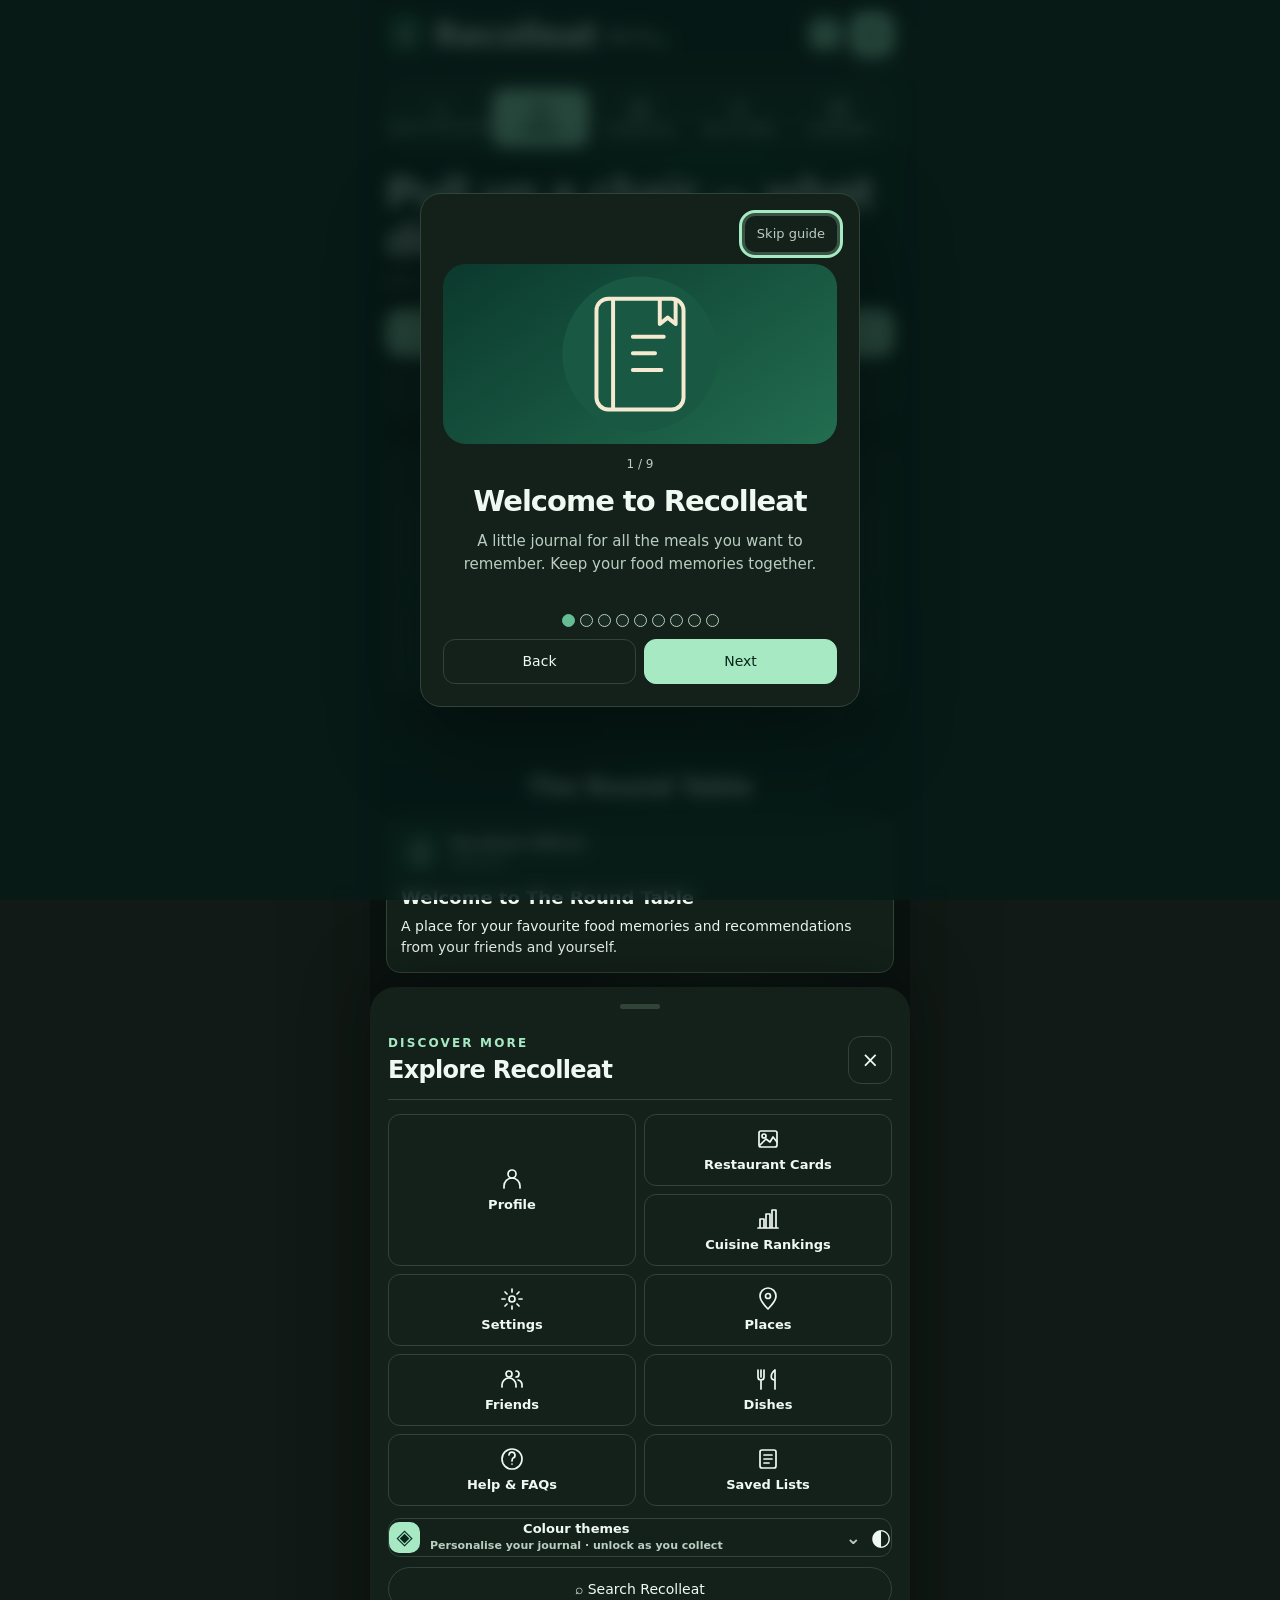
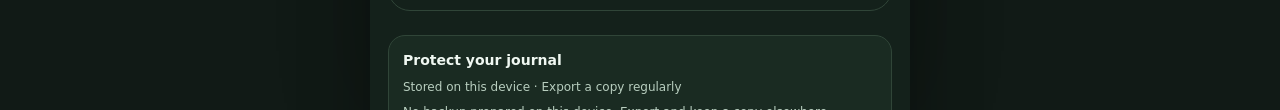
==== commit 467904e6: "Add files via upload" ====
--- a/index.html
+++ b/index.html
@@ -23,21 +23,21 @@
  }
 } catch (error) { /* Journal remains available with local system fonts. */ }
 </script>
-<link href="./recolleat-v4-53.css" rel="stylesheet"/>
-<link href="./manifest.webmanifest?v=4.53" rel="manifest"/><link href="./apple-touch-icon.png?v=4.53" rel="apple-touch-icon" sizes="180x180"/><meta content="yes" name="apple-mobile-web-app-capable"/><meta content="default" name="apple-mobile-web-app-status-bar-style"/><meta content="Recolleat" name="apple-mobile-web-app-title"/><meta content="#0b5b37" name="theme-color"/>
-<link href="./icon-192.png?v=4.53" rel="icon" type="image/png"/></head>
+<link href="./recolleat-v4-54.css" rel="stylesheet"/>
+<link href="./manifest.webmanifest?v=4.54" rel="manifest"/><link href="./apple-touch-icon.png?v=4.54" rel="apple-touch-icon" sizes="180x180"/><meta content="yes" name="apple-mobile-web-app-capable"/><meta content="default" name="apple-mobile-web-app-status-bar-style"/><meta content="Recolleat" name="apple-mobile-web-app-title"/><meta content="#0b5b37" name="theme-color"/>
+<link href="./icon-192.png?v=4.54" rel="icon" type="image/png"/></head>
 <body>
 <div aria-label="Opening Recolleat" aria-live="polite" class="recolleat-splash" id="recolleatSplash" role="status">
 <div aria-hidden="true" class="splash-sky"><span class="sky-beam"></span><span class="cloud cloud-left"></span><span class="cloud cloud-right"></span><span class="cloud cloud-back"></span><span class="cloud cloud-foreground"></span><span class="cloud cloud-high"></span></div>
 <div aria-hidden="true" class="splash-center"><div class="splash-thought"><span class="thought-dot first"></span><span class="thought-dot second"></span><svg aria-hidden="true" class="thought-utensils" viewbox="0 0 112 112"><path d="M42 25v29m-8-29v29m16-29v29m-16 0c0 8 16 8 16 0m-8 0v31M69 25v62m0-62c12 13 14 31 0 31" fill="none" stroke="currentColor" stroke-linecap="round" stroke-width="7"></path></svg></div></div>
-<div aria-hidden="true" class="splash-brand"><span class="splash-brand-mark"><img alt="" class="reco48-brand-img" src="./icon-192.png?v=4.53"/></span><strong>Recolleat</strong></div>
+<div aria-hidden="true" class="splash-brand"><span class="splash-brand-mark"><img alt="" class="reco48-brand-img" src="./icon-192.png?v=4.54"/></span><strong>Recolleat</strong></div>
 <button class="splash-skip" id="splashSkip" type="button">Skip intro</button>
 </div>
 <a class="recolleat-skip-link" href="#mainJournalContent">Skip to journal content</a>
 <div class="app">
 <aside aria-label="Recolleat navigation" class="app-sidebar" id="appSidebar">
 <div class="sidebar-top">
-<span class="sidebar-brand" title="Recolleat"><img alt="Recolleat" class="reco48-brand-img" src="./icon-192.png?v=4.53"/></span>
+<span class="sidebar-brand" title="Recolleat"><img alt="Recolleat" class="reco48-brand-img" src="./icon-192.png?v=4.54"/></span>
 <span class="sidebar-brand-name">RECOLLEAT <small class="reco51-beta">Beta</small></span>
 <button aria-label="Collapse sidebar" class="sidebar-toggle" id="sidebarToggle" title="Collapse sidebar" type="button">‹</button>
 </div>
@@ -61,7 +61,7 @@
 <div class="workspace"><div class="v42-storage-warning" hidden="" id="storageCritical" role="alert"><strong>Journal storage unavailable.</strong> Nothing you add can be saved in this browser right now. Check site storage permissions or use the original site address. Do not import a backup here.</div>
 <div class="mobile-top-stack">
 <header>
-<div class="header-brand"><button aria-label="Go to Table" id="mobileSidebarBtn" title="Go to Grand List" type="button">⌂</button><span aria-hidden="true" class="recolleat-mark"><img alt="" class="reco48-brand-img" src="./icon-192.png?v=4.53"/></span><div><div class="workspace-eyebrow">YOUR PERSONAL FOOD ARCHIVE</div><h1>Recolleat <small class="reco51-beta">Beta</small><span class="brand-dot">.</span></h1><p>Every great meal deserves to be remembered.</p></div></div>
+<div class="header-brand"><button aria-label="Go to Table" id="mobileSidebarBtn" title="Go to Grand List" type="button">⌂</button><span aria-hidden="true" class="recolleat-mark"><img alt="" class="reco48-brand-img" src="./icon-192.png?v=4.54"/></span><div><div class="workspace-eyebrow">YOUR PERSONAL FOOD ARCHIVE</div><h1>Recolleat <small class="reco51-beta">Beta</small><span class="brand-dot">.</span></h1><p>Every great meal deserves to be remembered.</p></div></div>
 <div class="header-actions">
 <button aria-label="Open My Profile" class="header-profile-trigger" data-view="profile" title="Open My Profile" type="button"><span class="header-avatar" id="headerProfileAvatar">R</span><span id="headerProfileName">My profile</span></button>
 <span class="local-pill">Private &amp; local</span>
@@ -94,7 +94,7 @@
 </div>
 </header>
 </div>
-<button aria-label="Open universal journal search" class="r52-search-open" id="r52SearchOpen" type="button">⌕  Search Recolleat  ⌃</button><nav aria-label="Main navigation" class="mobile-bottom-nav" id="mobileBottomNav"><button aria-label="Table" class="active" data-mobile-view="home" type="button"><svg aria-hidden="true" class="m-nav-svg" fill="none" stroke="currentColor" stroke-linecap="round" stroke-linejoin="round" stroke-width="1.85" viewbox="0 0 24 24"><path d="m3 10 9-7 9 7v10a1 1 0 0 1-1 1h-5v-7H9v7H4a1 1 0 0 1-1-1z"></path></svg><span class="m-nav-label">Table</span></button><button aria-label="Collection" data-mobile-view="table" type="button"><svg aria-hidden="true" class="m-nav-svg" fill="none" stroke="currentColor" stroke-linecap="round" stroke-linejoin="round" stroke-width="1.85" viewbox="0 0 24 24"><rect height="16" rx="2" width="18" x="3" y="4"></rect><path d="M7 9h10M7 13h10M7 17h6"></path></svg><span class="m-nav-label">Collection</span></button><button aria-label="My Profile" data-mobile-view="profile" type="button"><svg aria-hidden="true" class="m-nav-svg" fill="none" stroke="currentColor" stroke-linecap="round" stroke-linejoin="round" stroke-width="1.85" viewbox="0 0 24 24"><circle cx="12" cy="8" r="4"></circle><path d="M4.5 21v-2.3a7.5 7.5 0 0 1 15 0V21"></path></svg><span class="m-nav-label">My Profile</span></button><button aria-label="Calendar" data-mobile-view="visits" type="button"><svg aria-hidden="true" class="m-nav-svg" fill="none" stroke="currentColor" stroke-linecap="round" stroke-linejoin="round" stroke-width="1.85" viewbox="0 0 24 24"><rect height="16" rx="2" width="18" x="3" y="5"></rect><path d="M7 3v4M17 3v4M3 10h18M8 14h3M8 17h4"></path></svg><span class="m-nav-label">Calendar</span></button><button aria-controls="mobileMoreSheet" aria-expanded="false" aria-label="More" id="mobileMoreBtn" type="button"><svg aria-hidden="true" class="m-nav-svg" fill="none" stroke="currentColor" stroke-linecap="round" stroke-linejoin="round" stroke-width="1.85" viewbox="0 0 24 24"><path d="M3 6h18M3 12h18M3 18h18"></path></svg><span class="m-nav-label">More</span></button></nav>
+<nav aria-label="Main navigation" class="mobile-bottom-nav" id="mobileBottomNav"><button aria-label="Open universal journal search" class="r52-search-open" id="r52SearchOpen" type="button"><svg aria-hidden="true" viewBox="0 0 24 24" width="19" height="19" fill="none" stroke="currentColor" stroke-width="1.8"><circle cx="10" cy="10" r="6"/><path d="m15 15 5 5"/></svg><span>Search Recolleat</span></button><button aria-label="Table" class="active" data-mobile-view="home" type="button"><svg aria-hidden="true" class="m-nav-svg" fill="none" stroke="currentColor" stroke-linecap="round" stroke-linejoin="round" stroke-width="1.85" viewbox="0 0 24 24"><path d="m3 10 9-7 9 7v10a1 1 0 0 1-1 1h-5v-7H9v7H4a1 1 0 0 1-1-1z"></path></svg><span class="m-nav-label">Table</span></button><button aria-label="Collection" data-mobile-view="table" type="button"><svg aria-hidden="true" class="m-nav-svg" fill="none" stroke="currentColor" stroke-linecap="round" stroke-linejoin="round" stroke-width="1.85" viewbox="0 0 24 24"><rect height="16" rx="2" width="18" x="3" y="4"></rect><path d="M7 9h10M7 13h10M7 17h6"></path></svg><span class="m-nav-label">Collection</span></button><button aria-label="My Profile" data-mobile-view="profile" type="button"><svg aria-hidden="true" class="m-nav-svg" fill="none" stroke="currentColor" stroke-linecap="round" stroke-linejoin="round" stroke-width="1.85" viewbox="0 0 24 24"><circle cx="12" cy="8" r="4"></circle><path d="M4.5 21v-2.3a7.5 7.5 0 0 1 15 0V21"></path></svg><span class="m-nav-label">My Profile</span></button><button aria-label="Calendar" data-mobile-view="visits" type="button"><svg aria-hidden="true" class="m-nav-svg" fill="none" stroke="currentColor" stroke-linecap="round" stroke-linejoin="round" stroke-width="1.85" viewbox="0 0 24 24"><rect height="16" rx="2" width="18" x="3" y="5"></rect><path d="M7 3v4M17 3v4M3 10h18M8 14h3M8 17h4"></path></svg><span class="m-nav-label">Calendar</span></button><button aria-controls="mobileMoreSheet" aria-expanded="false" aria-label="More" id="mobileMoreBtn" type="button"><svg aria-hidden="true" class="m-nav-svg" fill="none" stroke="currentColor" stroke-linecap="round" stroke-linejoin="round" stroke-width="1.85" viewbox="0 0 24 24"><path d="M3 6h18M3 12h18M3 18h18"></path></svg><span class="m-nav-label">More</span></button></nav>
 <section class="mobile-intro" id="mobileIntro"><div><span class="mobile-eyebrow">YOUR PERSONAL FOOD JOURNAL</span><h2 id="mobileSectionTitle">The Collection</h2><p id="mobileSectionSubtitle">Your restaurants, ranked your way.</p></div><div style="display:flex;align-items:flex-end;flex-direction:column;gap:5px"><span class="mobile-collection-badge" id="mobileCurrentCount">0 saved</span></div></section>
 <section aria-label="Your journal at a glance" class="reco-pulse" hidden="" id="recoPulse">
 <div class="reco-pulse-head">
@@ -104,7 +104,7 @@
 </div>
 <div class="reco-pulse-actions"><button class="primary" id="recoPulseLog" type="button">+ Add restaurant</button><button class="reco-receipt-trigger" id="recoReceiptOpen" type="button">Scan receipt</button><button id="freshHomeDiscover" type="button">Find restaurants <span aria-hidden="true">↗</span></button></div>
 </div>
-<section aria-labelledby="recoGlanceTitle" class="reco-hub-glance"><h3 id="recoGlanceTitle">At a glance</h3><div class="profile-stats-grid" id="profileStats"></div></section><section aria-label="The Round Table" class="r53-round"><hr/><h2>The Round Table</h2><div id="r53OfficialTop"></div><article class="r53-welcome"><div class="r53-post-by"><img alt="" src="./icon-192.png"/><div><strong>Recolleat Official</strong><small>Welcome</small></div></div><h3>Welcome to The Round Table</h3><p>A place for your favourite food memories and recommendations from your friends and yourself.</p></article><section class="reco-home-memories"><div aria-label="Your food memories" class="reco-memory-feed" id="recoMemoryFeed"></div></section><section aria-label="Friends feed" class="reco50-home-feed" id="reco50HomeFeed"></section></section>
+<section aria-labelledby="recoGlanceTitle" class="reco-hub-glance"><h3 id="recoGlanceTitle">At a glance</h3><div class="profile-stats-grid" id="profileStats"></div></section><section aria-label="The Round Table" class="r53-round"><hr/><h2>The Round Table</h2><article class="r53-welcome"><div class="r53-post-by"><img alt="" src="./icon-192.png"/><div><strong>Recolleat Official</strong><small>Welcome</small></div></div><h3>Welcome to The Round Table</h3><p>A place for your favourite food memories and recommendations from your friends and yourself.</p></article><div id="r53OfficialTop"></div><section class="reco-home-memories"><div aria-label="Your food memories" class="reco-memory-feed" id="recoMemoryFeed"></div></section><section aria-label="Friends feed" class="reco50-home-feed" id="reco50HomeFeed"></section></section>
 <div aria-live="polite" class="reco-journey" id="recoJourney"></div>
 <section class="reco50-backup r53-retired" hidden="" id="reco50Backup"><div><b>Journal backup</b><small id="reco50BackupStatus">Checking…</small></div><button id="reco50Export" type="button">Export</button></section>
 <details class="reco-year-wrap" hidden="" id="recoYearWrap"><summary>Annual Recolleat Wrapped</summary><div class="reco-year-wrap-body"><label hidden="">Year <select aria-label="Yearly Wrapped year" id="recoYearSelect"></select></label><div aria-live="polite" id="recoYearContent"></div></div></details>
@@ -422,21 +422,21 @@
 </section></details>
 </section>
 <section aria-label="My profile" class="profile-page" id="profileView" style="display:none">
-<div class="profile-intro"><h2>My Profile</h2><button id="reco51AccountTop" type="button">Account settings</button></div>
+<div class="profile-intro"><h2>My Profile</h2></div>
 <div class="profile-layout">
 <div class="profile-identity-card">
 <div class="profile-identity-art"><div aria-label="Your profile photo" class="profile-identity-avatar" id="profileBigAvatar" role="img">R</div><div class="profile-art-tag"></div></div>
 <div class="profile-identity-content"><div class="profile-membership">YOUR JOURNAL</div><h3 id="profileDisplayName">Your name</h3><div class="reco49-profile-metrics"><div><b id="reco49Palate">???</b><small>Palate Code</small></div><button aria-label="Open Friends" class="r53-friends-count" type="button"><b id="reco49Friends">—</b><small>Friends</small></button><button aria-label="Open Friends" class="r53-friends-count" type="button"><b id="reco49Following">—</b><small>Following</small></button></div><div class="profile-location-tag" id="reco49Visibility">Local profile · Private on this device</div><button class="r53-retired" hidden="" id="reco49FriendsLink" type="button">Open Friends</button></div>
 </div>
-</div><div aria-label="Profile sections" class="reco49-profile-tabs" role="tablist"><button aria-controls="reco49AccountSection" aria-selected="true" data-reco49-profile="account" id="reco49TabAccount" role="tab" type="button">Edit profile</button><button aria-controls="profilePersonaHome" aria-selected="false" data-reco49-profile="palate" id="reco49TabPalate" role="tab" type="button">Palate Code</button><button aria-controls="profileStampsHome" aria-selected="false" data-reco49-profile="stamps" id="reco49TabStamps" role="tab" type="button">Stamps</button></div><div aria-labelledby="reco49TabAccount" id="reco49AccountSection" role="tabpanel"><button class="reco49-guide-link" id="reco49Replay" type="button">Explore the app guide</button><details class="profile-edit-card"><summary>Edit local profile picture and name <span aria-hidden="true">⌄</span></summary>
+</div><div aria-label="Profile sections" class="reco49-profile-tabs" role="tablist"><button aria-controls="reco49AccountSection" aria-selected="true" data-reco49-profile="account" id="reco49TabAccount" role="tab" type="button">Edit profile</button><button aria-controls="profilePersonaHome" aria-selected="false" data-reco49-profile="palate" id="reco49TabPalate" role="tab" type="button">Palate Code</button><button aria-controls="profileStampsHome" aria-selected="false" data-reco49-profile="stamps" id="reco49TabStamps" role="tab" type="button">Stamps</button></div><div aria-labelledby="reco49TabAccount" id="reco49AccountSection" role="tabpanel"><button class="reco49-guide-link" id="reco49Replay" type="button">Explore the app guide</button><div class="profile-edit-card">
 <div class="profile-section-heading"><div><div class="profile-kicker">PERSONAL DETAILS</div><h3>Edit profile</h3></div><span class="profile-number">01—02</span></div>
 <form autocomplete="off" id="profileForm"><label class="profile-field-label" for="profileUsername">Username</label><input id="profileUsername" maxlength="30" placeholder="e.g. The Hungry Archivist" required="" type="text"/><div class="profile-hint">Up to 30 characters. This is your display name, not an online account.</div>
-<label class="profile-field-label" for="profilePhotoInput">Profile picture</label><div class="profile-photo-actions"><div class="profile-edit-avatar" id="profileEditAvatar">R</div><div class="profile-photo-buttons"><label class="profile-upload-label" for="profilePhotoInput">Upload picture</label><button id="profileRemovePhoto" type="button">Remove picture</button><button id="r53UseCharacter" type="button">Use my Kingdom character</button></div></div><input accept="image/png,image/jpeg,image/webp,image/gif" hidden="" id="profilePhotoInput" type="file"/><p class="profile-hint">Images are resized and stored in this browser. Export a backup to keep a copy.</p>
+<label class="profile-field-label" for="profilePhotoInput">Profile picture</label><div class="profile-photo-actions"><div class="profile-edit-avatar" id="profileEditAvatar">R</div><div class="profile-photo-buttons"><label class="profile-upload-label" for="profilePhotoInput">Upload picture</label><button id="profileRemovePhoto" type="button">Remove picture</button><button id="r53UseCharacter" type="button">Use my Kingdom character</button></div></div><input accept="image/png,image/jpeg,image/webp,image/gif" hidden="" id="profilePhotoInput" type="file"/><p class="profile-hint">Uploaded pictures are resized and stored only in this browser on this device. They are never used as your online avatar. Export a backup to keep a copy.</p>
 <label class="profile-field-label" for="reco50Banner">Profile banner</label><select id="reco50Banner"></select><div class="reco50-banner-previews" id="reco50BannerPreviews"></div><div class="profile-save-row"><button class="primary" type="submit">Save profile</button><span aria-live="polite" id="profileSaveStatus" role="status"></span></div></form>
-</details></div>
+</div></div>
 <section aria-label="Your Palate Code" aria-labelledby="reco49TabPalate" class="profile-feature-panel" hidden="" id="profilePersonaHome" role="tabpanel"><div class="profile-feature-title"><span>THE FOOD THAT MAKES YOU</span><h3>Your Palate Identity</h3></div></section>
 <section aria-label="Achievements" aria-labelledby="reco49TabStamps" class="profile-stamps-feature" hidden="" id="profileStampsHome" role="tabpanel"></section>
-<div class="r53-profile-actions"><button id="r53FriendPreview" type="button">View Profile as a Friend</button><button id="r53Lists" type="button">Lists</button></div></section>
+<div class="r53-profile-actions"><button id="r53FriendPreview" type="button">View Profile as a Friend</button><button id="reco51AccountTop" type="button">Account settings</button></div></section>
 <section aria-label="Friends" class="reco-account-page" id="accountView" style="display:none"><div id="recoFriendsMount"><section aria-labelledby="recoAccountTitle" class="reco-account-panel" id="recoAccountPanel"><div class="profile-kicker">PRIVATE CONNECTIONS</div><h3 id="recoAccountTitle">Account &amp; Friends</h3><p>Your private connections. Only entries you explicitly share are uploaded.</p><div id="recoAccountBody"></div><p aria-live="polite" id="recoAccountStatus" role="status"></p><p><a href="mailto:recolleat.paramount107@passmail.net">Contact safety support or appeal an account decision</a></p></section></div></section>
 <section aria-label="Help and frequently asked questions" class="help-page" id="helpView" style="display:none">
 <div class="help-hero"><span class="privacy-eyebrow">YOUR RECOLLEAT GUIDE</span><h2>Help &amp; FAQs</h2><p>A quick guide to every main feature. Recolleat is a private food journal first: no account is required for the journal.</p><a class="help-feedback" href="https://docs.google.com/forms/d/e/1FAIpQLSc80f1pmRXgORQmy2X1wp_xggGetlXv198ZbsZZzsvX1XhyzA/viewform?usp=publish-editor" rel="noopener noreferrer" target="_blank">Send feedback ↗</a></div>
@@ -488,9 +488,9 @@
 <details class="reco-legal-details"><summary>Logging, scoring, presentation and archived categories</summary><div><p>Recolleat records a restaurant and visit together when you use Add. A food rating is required for completed Quick Log entries. Optional dish names, dish scores, photographs and a meal value (the value of food and drink attributable to you, not the whole table) are stored locally. The “Someone paid for my meal” choice records that you personally paid £0; otherwise personal payment is entered separately and may be unknown. This is an estimate, not a bank-verified transaction. Older visit entries with distinct personal-payment amounts are retained unless their meal value or payment status is changed.</p><p>Scoring weights and the cuisine ranking method (average or median grand-list position) are saved in local preferences and included in new exported backups. Both options calculate on the device and are applied to displayed restaurant or cuisine rankings, respectively. Changing them recalculates displayed rankings but does not rewrite original food, value or service ratings. Older dish category information remains in existing records and backups for compatibility even though category books and category-entry controls are hidden. Graph data is not separately uploaded.</p><p>Photographs selected while adding a visit or dish are processed on-device into journal media and may be included in exported backups. My Profile displays any locally saved profile picture; it does not upload that picture. Optional accounts store identity, friend connections and explicitly shared text or ratings separately; there is no automatic journal cloud synchronisation or external journal image upload.</p></div></details>
 <details class="reco-legal-details"><summary>Private journal, backups and profile customisation</summary><div><p>For privacy, the journal, visit history, photographs, wishlist, restaurant groups, list membership and ranking preferences are stored in your browser rather than synchronised to a Recolleat account. The local display name, picture and unlocked banner selection also stay on this device. The banner illustrations are bundled with the application; they do not request external images. Unvisited wishlist items are not included in visited-restaurant rankings. A restaurant's optional visit-average food score uses only recorded rated visits, not an assumed rating for each visit; group ratings average the saved branch scores. The annual recap is calculated locally.</p><p>You are responsible for exporting and keeping independent backups. A backup indicator records when an export was prepared and detects some subsequent changes; it cannot verify that the download was saved, intact or safely retained. An undo action for the most recent restaurant deletion is available during the current page session; it is not a permanent backup. Recovery snapshots are also local. Exports include private data, including local profile and wishlist, and are not encrypted by Recolleat. Keep them somewhere secure. A device loss, cleared site data, browser storage eviction or change of website origin can make local data inaccessible. Recolleat aims to support reliable export, import and recovery but cannot guarantee browser storage availability or restore a journal that it does not possess.</p></div></details><details class="reco-legal-details"><summary>Feed, lists, comparisons, reactions and official announcements</summary><div><p>Accepted friends may view deliberately published restaurant snapshots and Palate Codes, subject to blocking, suspension and your sharing settings. The Home feed and Friends feed show posts from followed accepted friends for seven days, plus official announcements. You can choose Latest or For you; the latter ranks posts using age, unseen status, likes and variety. Following and recently seen post IDs stay on this device. Ordinary accounts are not searchable public profiles. There are no comments, private messages, stranger recommendations or shared photographs in this build.</p><p>When publishing a restaurant, the title, online display name and publication time are included; optional details are selected and previewed. You may publish an overall rating when available, raw food score, rated dishes, written review and separately selected location and confirmed Google Place ID. Comparing ratings sends a matched Place ID to Supabase and retrieves the latest voluntarily published raw food score for that branch from each eligible friend. Your private local score is compared on your device; it is not sent by the comparison action. Older posts without a raw food score are not treated as comparable. A selected list post includes its title, ranked or unranked state, restaurant names and order, and optional locations. It is a snapshot, not an upload of the underlying collection; subsequent local edits do not update the post. A friend-view preview shows what your personal published snapshots and published Palate Code would look like to an accepted friend, without exposing your journal or uploading it.</p><p>Likes are stored in Supabase as a post identifier, reacting account identifier and timestamp, with one reaction per account per post. Eligible viewers can see counts and their own reaction; names of other people who reacted are not displayed by this interface. Unlike removes the reaction where access is available. Counts exclude reactions from accounts that no longer have current access. Posting and reaction activity may be logged for safety and abuse limits. Deleting a post or reacting account removes its linked reactions. Removing a friend or blocking prevents subsequent access to ordinary friend posts; it cannot erase information already seen or copied. Reactions from a formerly eligible viewer can remain in storage until deletion or unlike and may become visible in counts if access is restored.</p><p>Official announcements are separately authorised and can be visible to signed-in, active verified accounts, even if they are not friends of the publisher. They are not a publication of the operator's private journal. Pausing personal sharing does not pause official announcements. You can report official posts through the report control. Only a separately authorised publishing role can create them; moderation access is granted separately. No advertising or marketing profiles are introduced by these features.</p><p>Reports may include the reported post, reason, account and timestamps; authorised moderators may review the reported snapshot, resolve reports or hide posts. Online account deletion removes that account's profile, relationships, published content and reactions through database relations; retained safety and audit records may have account links removed. Retention limits and provider backup expiry remain release prerequisites. Local deletion does not delete previously published snapshots; use Stop sharing or account deletion for online copies. Even when content is removed, screenshots, downloaded copies, and provider backups or legally required records may remain. No screenshot or copying prevention can be guaranteed.</p></div></details><details class="reco-legal-details"><summary>Purposes, legal bases and rights — development notice</summary><div><p>We propose to rely on performance of the requested account and sharing service where necessary to provide those features, and legitimate interests in securing the service, detecting abuse, and handling reports and complaints, subject to an assessment balancing these interests with individuals' rights. Where a legal obligation applies, related processing may be necessary to comply with it. The deliberate Publish action is a visibility choice; it is not a blanket consent to unrelated uses. Optional nonessential storage or tracking requires an appropriate legal basis and, where applicable, consent. No behavioural advertising has been implemented. The final controller identity, legal bases, retention schedule, provider agreements, international transfer safeguards and children's access assessment must be confirmed before public release. You may contact the privacy address to request access, correction, erasure, restriction, objection where applicable or portability. You may complain to the Information Commissioner's Office. Do not include passwords or unnecessary sensitive information in a support request.</p></div></details>
 <div class="privacy-notes"><h3>Legal information</h3><p>Read the <button class="legal-text-link" id="privacyTermsLink" type="button">Terms of Use</button>, or open the <a href="./privacy.html">standalone Privacy &amp; Safety notice</a>. This is an accurate description of the reviewed local-first client application, not a certification of the host's configuration or worldwide regulatory compliance.</p><p class="privacy-about">Recolleat · Draft legal notices pending operator verification · 27 November 2026</p></div>
-<p><strong>The Kingdom:</strong> The three-trait code and optional built-in character picture are local unless explicitly shared. The character is not a scientific assessment. Older published four-letter codes remain until replaced or removed. A shared built-in character can be withdrawn independently; downloaded list copies may remain.</p></section>
+<p><strong>The Kingdom:</strong> The three-trait code and optional built-in character picture are local unless explicitly shared. Uploaded personal profile photos stay on the current device and are not sent to the online account service. Online views show a built-in character portrait, or the generic Bread Squire when no character has been shared. The character is not a scientific assessment. Older published four-letter codes remain until replaced or removed. A shared built-in character can be withdrawn independently; downloaded list copies may remain.</p></section>
 <section aria-label="Terms of Use" class="privacy-page" id="termsView" style="display:none"><p class="feature-muted reco51-beta-notice">Recolleat Beta is under development. Features can change or be interrupted. Maintain independent backups. Beta status does not remove statutory rights or applicable privacy and safety obligations.</p>
-<div class="privacy-hero"><span class="privacy-eyebrow">RECOLLEAT / TERMS</span><h2>Terms of Use</h2><p>Conditions for using the current free, local-first Recolleat journal.</p><p class="legal-updated">Last updated: 27 November 2026 · Build 4.53</p></div>
+<div class="privacy-hero"><span class="privacy-eyebrow">RECOLLEAT / TERMS</span><h2>Terms of Use</h2><p>Conditions for using the current free, local-first Recolleat journal.</p><p class="legal-updated">Last updated: 27 November 2026 · Build 4.54</p></div>
 <div class="privacy-panel"><h3>Publisher details — verification required</h3><p>Recolleat is the name of this service. <strong>Contact email:</strong> <a href="mailto:recolleat.paramount107@passmail.net">recolleat.paramount107@passmail.net</a>. The legal operator's name and any legally required establishment address have <strong>not</strong> yet been provided and must be completed where applicable before public launch. The external feedback form is not a legal contact channel. Nothing in these terms removes your mandatory consumer or data protection rights.</p></div>
 <div class="reco-account-legal"><h3>Accounts, friends and optional shared entries</h3><p><strong>Favourite lists and profile banners:</strong> Accepted friends may explicitly download a local snapshot of a published list, including its title, order, restaurant names and optional locations. It does not automatically update. Withdrawing a share or removing a friend prevents future server access, but cannot remotely erase downloaded copies. Saved lists are stored on the recipient’s device and are not included in ordinary journal exports. A built-in banner can be shared separately by choice; personal photographs remain local.</p><p>Online features are optional. Your journal remains local unless you deliberately publish selected restaurant details in Account &amp; sharing settings. An online account is required for sharing; only accepted friends can see personal published entries; separately authorised official announcements are available to signed-in users, including future accepted friends. You can pause personal sharing, delete shared entries, remove or block friends, and delete your online account. These actions stop further access through the service but cannot recall information already seen or copied. Shared copies are independent of local edits and backups. Photos and collections cannot be published in this build. Keep invitation links private. Do not impersonate others, harass, repeatedly send unwanted invitations, publish private information about others without permission, or post illegal, threatening, discriminatory, defamatory, exploitative or otherwise harmful content. You retain your rights in your content; by publishing you grant Recolleat limited permission to store and display those details to authorised friends and to process reports and enforce safety rules. This permission is limited to operating the requested feature and necessary safety handling; it does not transfer ownership.</p><p>Friends can report an account or individual shared entry. Authorised moderators may review reported content, hide entries or suspend accounts where necessary. You may contact <a href="mailto:recolleat.paramount107@passmail.net">safety support</a> to appeal, complain or report urgent concerns; contact emergency services if there is immediate danger. Do not rely on the app for emergency response. Account deletion removes online identity, friendships and shared entries; limited safety records may remain. The journal on your device is not erased by account deletion. This is a controlled development build. Public release requires verified operator details, documented retention, safety and complaints procedures, and applicable legal assessments.</p></div><details class="reco-legal-details" open=""><summary>1. Service and availability</summary><div><p>Recolleat is currently a free personal food journal for recording restaurants, dishes, photographs, visits, ratings and spending. It is supplied without a subscription or purchases in this build. It works locally in a compatible browser, with offline functionality subject to installation, storage availability and the browser's settings. An optional Recolleat account synchronises friend connections and explicitly published restaurant details. There is no automatic cloud backup or cross-device synchronisation of the private journal; published copies are available through the account.</p><p>Features, design and compatibility may change. Material changes should be disclosed clearly and not be used to override rights already established by applicable law. We cannot promise uninterrupted access or that browser-managed storage will never be lost.</p></div></details>
 <details class="reco-legal-details"><summary>2. Your content and permission to use the app</summary><div><p>You retain any rights you have in photographs, notes and other content you add. Recolleat does not claim ownership of your journal entries. You are responsible for content you choose to record and for having permission to use any third-party images or personal information you add.</p><p>You may use this release for your own lawful personal journaling. Do not interfere with its operation, attempt unauthorised access to hosting systems or redistribute the application code in breach of applicable intellectual property rights. Names of restaurants and third-party brands remain the property of their respective owners where applicable.</p></div></details>
@@ -501,7 +501,7 @@
 <details class="reco-legal-details"><summary>7. Changes, disputes and applicable law</summary><div><p>The release and notice date are shown above. Changes to the service and these terms will be published with updated dates; materially adverse changes should receive clear notice and must respect mandatory consumer protections. For a United Kingdom-based operator, English law may be intended to govern, but mandatory rights in the country where a consumer lives are not displaced where applicable. The operator's status and address must be verified before any contractual jurisdiction wording is finalised.</p><p>For general enquiries or complaints, contact <a href="mailto:recolleat.paramount107@passmail.net">recolleat.paramount107@passmail.net</a>. The operator must maintain an effective complaints process and complete any remaining legally required identity disclosures. The <a href="https://ico.org.uk/make-a-complaint/" rel="noopener noreferrer" target="_blank">Information Commissioner's Office</a> handles eligible data protection complaints; it is not a general consumer-contract dispute service.</p></div></details>
 <details class="reco-legal-details"><summary>Meal values and configurable scoring</summary><div><p>The simplified Meal value field is the value of food and drink attributable to the user, not the whole table’s bill. If the user marks that someone paid for the meal, Recolleat records no personal spending for that meal. Values and derived financial summaries are self-reported and should not be treated as accounting or payment records.</p><p>Location photos can be selected locally or copied from outside sources. The Google Images shortcut opens an external search; you remain responsible for selecting images you have permission to use, particularly if you share or publicly publish them. Recolleat does not provide an image licence or automatically download Google Images results.</p><p>Ranking weights can be changed globally in Settings; this changes rankings and comparisons without changing the stored original ratings. Previous dish-category information is retained for compatibility even when category books are not visible.</p></div></details><div class="privacy-notes"><p><button class="legal-text-link" id="termsPrivacyBottom" type="button">Return to Privacy &amp; Safety</button> · <a href="./terms.html">Open standalone Terms of Use</a></p><p class="privacy-about">Recolleat · Draft legal notices pending operator verification · 27 November 2026</p></div>
 <details class="reco-legal-details"><summary>Private journal, scoring and seasonal features</summary><div><p>The personal journal is local-first; you are responsible for preserving independent copies of your data and checking exports before changing devices or website addresses. An export indicator and short-lived undo do not substitute for a backup. We will not claim that this eliminates obligations we have under applicable law, including obligations concerning any personal data we process, reasonable care and skill or mandatory consumer rights.</p><p>A repeat visit may contribute to a restaurant food-score average when you choose that mode. Previously recorded manual ratings remain available; missing visit scores do not count. Groups are manually assigned by users, and a combined score is an equal-weight average of saved branches. A group association is not proof of affiliation. List rankings, wishlist and seasonal recaps are personal tools, not professional advice or objective ratings. You may use the bundled banner illustrations as part of the application; restaurant names and marks are used for identification, not to claim endorsement.</p></div></details><details class="reco-legal-details"><summary>Personal publishing, likes, lists and official announcements</summary><div><p>Online social features are optional. You decide whether to share selected restaurant details, a selected list or a Palate Code. Personal posts are available only to eligible accepted friends, including friends accepted later, and leave the feed seven days after publication. Shared reviews and lists remain visible on friends’ profiles until removed, hidden or paused. Official announcements remain until removed. Reactions to expired personal posts are hidden and progressively pruned. A selected list is a separate published snapshot; its underlying journal records are not shared. Keep private details, receipt data and other people's identifying information out of shared content unless you have a lawful basis and permission as needed. Only submit truthful, lawfully shareable reviews and content; do not misrepresent a restaurant, impersonate another person, publish unlawful or defamatory material, threaten or harass others, disclose private information, promote scams or post illegal or unsafe material.</p><p>You retain ownership of your content. By intentionally publishing, you grant Recolleat a limited non-exclusive permission to store, display, deliver and moderate that selected content for the requested service and safety obligations. This permission ends for ordinary display when you withdraw the content, subject to lawfully retained records, necessary backup expiry and copies already made by authorised viewers. It does not grant a right to sell your private journal or use it for advertising. You may remove or pause personal posts, unlike where access is available, block or remove friends and report entries. Other users must respect privacy and intellectual property rights; even if ordinary saving controls are absent, screenshots and copying cannot be reliably prevented. Shared photographs are not supported in this build.</p><p>Likes are optional reactions, not objective endorsements. Do not manipulate likes, evade rate limits or use automation to abuse accounts or publication features. The feed offers a chronological view and a locally ranked For you view. It does not provide public user recommendations. Only separately authorised publishers may post Recolleat Official announcements to signed-in users; ordinary personal posts remain friends-only. Pausing personal sharing does not remove official announcements. No comments or direct messages are permitted through this version. We may remove content, suspend access or restrict features proportionately for safety, unlawful content or serious terms violations. Use report controls and the safety contact to raise concerns or appeal decisions; do not attempt to bypass moderation. Formal enforcement, appeal procedures, retention and children's safety obligations must be finalised before public availability.</p><p>Restaurant comparisons use confirmed branch identifiers and voluntarily published raw food ratings. They do not imply that a friend or restaurant endorses another user's score, and they may be incomplete or inaccurate. Recolleat does not verify every review, chain affiliation or restaurant identity. Local erasure, an undo operation and local edits do not alter previously published content. Deleting an online account does not erase local records; remove online content separately if needed.</p></div></details>
-<p><strong>The Kingdom:</strong> The three-trait code and optional built-in character picture are local unless explicitly shared. The character is not a scientific assessment. Older published four-letter codes remain until replaced or removed. A shared built-in character can be withdrawn independently; downloaded list copies may remain.</p></section>
+<p><strong>The Kingdom:</strong> The three-trait code and optional built-in character picture are local unless explicitly shared. Uploaded personal profile photos stay on the current device and are not sent to the online account service. Online views show a built-in character portrait, or the generic Bread Squire when no character has been shared. The character is not a scientific assessment. Older published four-letter codes remain until replaced or removed. A shared built-in character can be withdrawn independently; downloaded list copies may remain.</p></section>
 </main>
 <footer class="reco51-legal-footer">
 <span id="storageStatus">Loading local database…</span>
@@ -579,7 +579,7 @@
 </label></div></details><details aria-labelledby="editorStepTab2" class="editor-section" data-editor-step="2" id="editorStepPanel2" open="" role="tabpanel"><summary><span>Ratings &amp; dishes</span><small>Food, value, service, £ per person and dishes</small><b class="section-chevron">⌄</b></summary><div class="section-body form-grid"><label>Food rating <button class="rating-help-btn" id="openFoodRatingHelper" type="button">Compare with restaurants · up to 7 questions</button><div class="range-row"><input id="foodScore" max="100" min="0" type="range" value="75"/><input id="foodScoreNumber" max="100" min="0" type="number" value="75"/></div></label><label>Value for money 
         <div class="range-row"><input id="valueScore" max="100" min="0" step="1" type="range" value="70"/><input id="valueScoreNumber" max="100" min="0" step="1" type="number" value="70"/></div><small aria-live="polite" class="reco-rating-status" id="editorValueStatus"></small>
 </label><label>Service<select id="service"><option value="Unrated">Not rated yet</option><option>Horror</option><option>Sloppy</option><option selected="">Average</option><option>Respectable</option><option>Lovely</option></select></label><label>Price per person<div class="range-row"><input id="pp" max="75" min="0" type="range" value="25"/><input id="ppNumber" max="75" min="0" type="number" value="25"/></div><small aria-live="polite" class="reco-rating-status" id="editorPriceStatus"></small></label></div></details><details aria-labelledby="editorStepTab3" class="editor-section" data-editor-step="3" id="editorStepPanel3" open="" role="tabpanel"><summary><span>Dishes &amp; visits</span><small>Items, visits, photographs and notes</small><b class="section-chevron">⌄</b></summary>
-<div class="section-body form-grid"><div class="full"><strong>Undated review dishes</strong><small>Use this only for dishes without a visit record. For a specific meal, add dishes in Calendar or Quick Log.</small><div class="items-editor" id="itemsEditor"></div><details class="reco33-existing-dishes" hidden="" id="reco33ExistingVisitDishes"><summary>Also recorded on visits <span id="reco33VisitDishCount"></span></summary><div id="reco33VisitDishList"></div><p class="field-hint">These are already in your journal. Edit them from the restaurant passport or Calendar, rather than adding them again.</p></details><datalist id="dishCategorySuggestions"><option value="Burger"></option><option value="Pizza"></option><option value="Kebab"></option><option value="Steak"></option><option value="Sushi"></option><option value="Curry"></option><option value="Pasta"></option><option value="Dessert"></option><option value="Seafood"></option><option value="Breakfast"></option><option value="Sandwich"></option><option value="Noodles"></option><option value="Salad"></option><option value="Other dishes"></option></datalist><button id="addItemBtn" type="button">+ Add item</button></div><div class="visit-editor">
+<div class="section-body form-grid"><label class="full r54-review">Review<textarea id="notes" placeholder="Anything worth remembering…"></textarea></label><div class="full"><strong>Undated review dishes</strong><small>Use this only for dishes without a visit record. For a specific meal, add dishes in Calendar or Quick Log.</small><div class="items-editor" id="itemsEditor"></div><details class="reco33-existing-dishes" hidden="" id="reco33ExistingVisitDishes"><summary>Also recorded on visits <span id="reco33VisitDishCount"></span></summary><div id="reco33VisitDishList"></div><p class="field-hint">These are already in your journal. Edit them from the restaurant passport or Calendar, rather than adding them again.</p></details><datalist id="dishCategorySuggestions"><option value="Burger"></option><option value="Pizza"></option><option value="Kebab"></option><option value="Steak"></option><option value="Sushi"></option><option value="Curry"></option><option value="Pasta"></option><option value="Dessert"></option><option value="Seafood"></option><option value="Breakfast"></option><option value="Sandwich"></option><option value="Noodles"></option><option value="Salad"></option><option value="Other dishes"></option></datalist><button id="addItemBtn" type="button">+ Add item</button></div><div class="visit-editor">
 <div class="visit-editor-top"><div class="visit-editor-count"><strong id="editorVisitTotal">1</strong><div><b>Visits recorded</b><span style="display:block">No need to remember the date.</span></div></div><button id="editorAddVisit" type="button">+ Add another visit</button></div>
 <div class="visit-editor-rows" id="editorVisitRows"></div>
 <small class="visit-history-note">Leave dates empty when you cannot remember. Use Visit History to add spending or notes; unknown dates won't be placed on the calendar.</small>
@@ -587,7 +587,7 @@
         <input accept="image/*" id="photos" multiple="" type="file"/><label class="reco-camera-btn">📷 Take restaurant photo<input accept="image/*" aria-label="Take photograph with your camera" capture="environment" id="recoEditorCamera" type="file"/></label>
 <div class="paste-zone" id="pasteZone" tabindex="0">Click here, then press Ctrl+V / Cmd+V to paste a copied image</div>
 <small>Upload files or paste images from your clipboard. Images are compressed and stored in this browser.</small>
-</label><div class="photo-preview" id="photoPreview"></div></div></div></div></details><details class="editor-section editor-subsection" data-editor-step="3"><summary><span>Review</span><small>What stood out?</small><b class="section-chevron">⌄</b></summary><div class="section-body form-grid"><label class="full">Review<textarea id="notes" placeholder="Anything worth remembering…"></textarea></label></div></details>
+</label><div class="photo-preview" id="photoPreview"></div></div></div></div></details>
 <div class="editor-step-controls"><button id="editorPrevStep" type="button">← Previous</button><span id="editorStepLabel">Step 1 of 3</span><button class="primary" id="editorNextStep" type="button">Next →</button></div>
 <div class="dialog-actions"><button id="editorSaveDraft" type="button">Save draft</button><button class="danger" id="deleteBtn" type="button">Delete</button><button class="primary" type="submit">Save review</button></div>
 </form>
@@ -657,9 +657,9 @@
 </dialog>
 <dialog aria-label="Enlarged restaurant photograph" class="lightbox" id="lightbox"><button aria-label="Close enlarged photograph" class="lightbox-close" id="lightboxClose" type="button">×</button><img alt="Enlarged restaurant photograph" id="lightboxImg"/></dialog>
 <dialog aria-labelledby="reco49IntroTitle" id="reco49Intro"><div class="reco49-intro-inner"><button id="reco49Skip" type="button">Skip guide</button><div aria-hidden="true" id="reco49Art"></div><div id="reco49Progress"></div><h2 id="reco49IntroTitle"></h2><p id="reco49IntroCopy"></p><div class="reco49-dots" id="reco49Dots"></div><div class="reco49-intro-actions"><button id="reco49Back" type="button">Back</button><button class="primary" id="reco49Next" type="button">Next</button></div><button hidden="" id="reco49SignIn" type="button">Sign in / create account</button><button hidden="" id="reco49Local" type="button">Continue with local journal</button></div></dialog>
-<script defer="" src="./recolleat-v4-53.js"></script>
+<script defer="" src="./recolleat-v4-54.js"></script>
 <script defer="" src="./account-config.js"></script>
-<script defer="" src="./accounts.js"></script>
+<script defer="" src="./accounts-v4-54.js"></script>
 <script defer="" src="./places-config.js"></script>
 <script defer="" src="./places.js"></script>
 <div aria-hidden="true" class="mobile-more-backdrop" id="mobileMoreBackdrop"></div><section aria-hidden="true" aria-label="More Recolleat sections" aria-modal="true" class="mobile-more-sheet" id="mobileMoreSheet" inert="" role="dialog"><div class="mobile-more-handle"></div><div class="mobile-more-top"><div><span class="mobile-eyebrow">DISCOVER MORE</span><h2 id="v42MoreHeading">Explore Recolleat</h2></div><button aria-label="Close menu" id="mobileMoreClose" type="button">×</button></div><div aria-label="Explore your journal" class="r53-more-grid r53-online"><button class="r53-tile r53-profile" data-more-view="profile" type="button"><svg aria-hidden="true" fill="none" height="24" stroke="currentColor" stroke-linecap="round" stroke-linejoin="round" stroke-width="1.7" viewbox="0 0 24 24" width="24"><circle cx="12" cy="7" r="4"></circle><path d="M4 21v-2a8 8 0 0 1 16 0v2"></path></svg><span>Profile</span></button><button class="r53-tile r53-cards" data-more-view="cards" type="button"><svg aria-hidden="true" fill="none" height="24" stroke="currentColor" stroke-linecap="round" stroke-linejoin="round" stroke-width="1.7" viewbox="0 0 24 24" width="24"><rect height="16" rx="2" width="18" x="3" y="4"></rect><circle cx="8" cy="9" r="2"></circle><path d="m4 18 6-6 4 3 3-5 4 5"></path></svg><span>Restaurant Cards</span></button><button class="r53-tile r53-cuisines" data-more-view="cuisines" type="button"><svg aria-hidden="true" fill="none" height="24" stroke="currentColor" stroke-linecap="round" stroke-linejoin="round" stroke-width="1.7" viewbox="0 0 24 24" width="24"><path d="M4 20V12h4v8M10 20V7h4v13M16 20V3h4v17M2 21h20"></path></svg><span>Cuisine Rankings</span></button><button class="r53-tile r53-settings" data-more-view="settings" type="button"><svg aria-hidden="true" fill="none" height="24" stroke="currentColor" stroke-linecap="round" stroke-linejoin="round" stroke-width="1.7" viewbox="0 0 24 24" width="24"><circle cx="12" cy="12" r="3"></circle><path d="M12 2v3m0 14v3M2 12h3m14 0h3M5 5l2 2m10 10 2 2M5 19l2-2M17 7l2-2"></path></svg><span>Settings</span></button><button class="r53-tile r53-map" data-more-view="map" type="button"><svg aria-hidden="true" fill="none" height="24" stroke="currentColor" stroke-linecap="round" stroke-linejoin="round" stroke-width="1.7" viewbox="0 0 24 24" width="24"><path d="M12 22S4 14 4 9a8 8 0 1 1 16 0c0 5-8 13-8 13Z"></path><circle cx="12" cy="9" r="2.5"></circle></svg><span>Places</span></button><button class="r53-tile r53-account" data-more-view="account" type="button"><svg aria-hidden="true" fill="none" height="24" stroke="currentColor" stroke-linecap="round" stroke-linejoin="round" stroke-width="1.7" viewbox="0 0 24 24" width="24"><circle cx="9" cy="7" r="3"></circle><path d="M2 20v-2a7 7 0 0 1 14 0v2M16 4a3 3 0 0 1 0 6m2 3a5 5 0 0 1 4 5v2"></path></svg><span>Friends</span></button><button class="r53-tile r53-dishes" data-more-view="dishes" type="button"><svg aria-hidden="true" fill="none" height="24" stroke="currentColor" stroke-linecap="round" stroke-linejoin="round" stroke-width="1.7" viewbox="0 0 24 24" width="24"><path d="M5 3v7m3-7v7M2 3v7a3 3 0 0 0 6 0M5 13v9M19 3c-5 4-5 10 0 10v9m0-19v10"></path></svg><span>Dishes</span></button><button class="r53-tile r53-help" data-more-view="help" type="button"><svg aria-hidden="true" fill="none" height="24" stroke="currentColor" stroke-linecap="round" stroke-linejoin="round" stroke-width="1.7" viewbox="0 0 24 24" width="24"><circle cx="12" cy="12" r="10"></circle><path d="M9 8a3 3 0 1 1 4 3c-1 1-1 1-1 3m0 3h.01"></path></svg><span>Help &amp; FAQs</span></button><button class="r53-tile r53-lists" data-more-view="lists" type="button"><svg aria-hidden="true" fill="none" height="24" stroke="currentColor" stroke-linecap="round" stroke-linejoin="round" stroke-width="1.7" viewbox="0 0 24 24" width="24"><rect height="18" rx="2" width="16" x="4" y="3"></rect><path d="M8 8h8M8 12h8M8 16h5"></path></svg><span>Saved Lists</span></button></div><div class="mobile-theme-panel" id="mobileThemeMount"></div><button aria-label="Open universal journal search" class="r53-more-search" id="r53MoreSearch" type="button">⌕ Search Recolleat</button><section aria-label="Administration" class="r53-admin"><h3>Administration</h3><div><button hidden="" id="reco51AdminLink" type="button"><svg aria-hidden="true" fill="none" height="24" stroke="currentColor" stroke-linecap="round" stroke-linejoin="round" stroke-width="1.7" viewbox="0 0 24 24" width="24"><path d="m12 2 9 4v6c0 5-4 8-9 10-5-2-9-5-9-10V6zM8 12l3 3 5-6"></path></svg><span>Founder Dashboard</span></button><button hidden="" id="reco51OfficialLink" type="button"><svg aria-hidden="true" fill="none" height="24" stroke="currentColor" stroke-linecap="round" stroke-linejoin="round" stroke-width="1.7" viewbox="0 0 24 24" width="24"><path d="M3 9h5l12-5v16L8 15H3zM8 15l2 6h3l-2-5"></path></svg><span>Recolleat Official</span></button></div></section><div class="mobile-backup-panel"><div class="reco-backup-intro"><b>Protect your journal</b><small>Stored on this device · Export a copy regularly</small></div><p class="v42-backup-status" id="v42BackupStatus" role="status">No export recorded on this device.</p><div class="reco-update-ready" hidden="" id="recoUpdateReady" role="status"><span>A newer Recolleat version is ready.</span><button id="recoUpdateNow" type="button">Update safely</button></div><p class="reco-connection-state" id="recoConnectionState" role="status"></p><div class="reco-backup-primary"><button id="mobileExport" type="button">↓ Export backup</button><button id="mobileImport" type="button">↑ Import backup</button></div><details class="reco-backup-extra"><summary>More backup &amp; storage tools</summary><div class="mobile-backup-actions"><button id="v42VerifyBackup" type="button">Verify a backup</button><button id="v44ProtectStorage" type="button">Protect storage</button><button id="recoRecoveryOpen" type="button">Recovery point</button><button id="recoOptimiseMedia" type="button">Optimise photos</button><input accept=".json,application/json" hidden="" id="v42VerifyFile" type="file"/></div></details></div></section><div aria-live="polite" class="app-toast" id="appToast" role="status"></div>
--- a/recolleat-v4-54.css
+++ b/recolleat-v4-54.css
@@ -0,0 +1,3509 @@
+/* Recolleat Build 3.2: consolidated cascade. Source in /source/css. */
+*{box-sizing:border-box;}
+body{margin:0;}
+button,input,select,textarea{font:inherit;}
+button{border:1px solid var(--line);background:#fff;padding:9px 12px;border-radius:10px;cursor:pointer;}
+button.primary{background:#191916;color:#fff;border-color:#191916;}
+button.danger{color:#a32d2d;}
+header{display:flex;justify-content:space-between;}
+.local-pill{display:inline-flex;align-items:center;border-radius:999px;}
+.stats{display:grid;margin-bottom:16px;}
+.stat span{display:block;text-transform:uppercase;}
+.stat strong{display:block;}
+.controls-left>button,.controls-left>.menu-wrap>button{border-radius:14px;}
+.name-btn{border:0;background:transparent;padding:0;margin:0;font:inherit;font-weight:800;color:inherit;text-align:left;}
+.name-btn:hover{text-decoration:underline;background:transparent;}
+.location-image-preview{display:flex;align-items:center;gap:8px;min-height:44px;margin-top:8px;}
+.location-image-preview img{width:74px;height:50px;object-fit:cover;border-radius:10px;border:1px solid var(--line);}
+.location-image-preview .muted{font-size:12px;}
+.search{min-width:250px;border:1px solid var(--line);background:#fff;border-radius:14px;padding:10px 12px;outline:none;}
+.menu-wrap{position:relative;}
+.popover{display:none;position:absolute;top:44px;left:0;z-index:20;width:320px;border:1px solid var(--line);border-radius:14px;padding:13px;box-shadow:0 20px 50px rgba(20,20,15,.15);}
+.popover.show{display:block;}
+.popover-title{font-size:10px;text-transform:uppercase;letter-spacing:.09em;color:var(--muted);font-weight:800;margin-bottom:9px;}
+.popover label{display:block;font-size:12px;font-weight:700;margin:9px 0;}
+.popover input,.popover select{display:block;width:100%;margin-top:5px;padding:9px;border:1px solid var(--line);border-radius:9px;background:#fff;}
+.pair{display:grid;grid-template-columns:1fr 1fr;gap:8px;}
+.popover-actions{display:flex;justify-content:space-between;margin-top:12px;}
+.views{display:flex;gap:5px;margin-left:auto;flex-wrap:wrap;}
+.views button.active{background:#191916;color:#fff;border-color:#191916;}
+.chips{display:flex;gap:6px;flex-wrap:wrap;min-height:8px;}
+.chip{display:inline-flex;align-items:center;gap:6px;border-radius:999px;font-size:12px;}
+.chip button{padding:0;border:0;background:transparent;font-size:15px;}
+.table-shell{background:#fff;overflow:auto;}
+table{width:100%;min-width:1480px;border-collapse:separate;border-spacing:0;}
+th{position:sticky;top:0;z-index:2;border-bottom:1px solid var(--line);text-align:left;text-transform:uppercase;white-space:nowrap;}
+th[data-sort]{cursor:pointer;}
+th i{font-style:normal;margin-left:3px;}
+td{vertical-align:top;}
+tbody tr:last-child td{border-bottom:0;}
+.rank{color:#55554e;}
+.name{font-size:14px;font-weight:800;}
+.score{display:inline-flex;width:50px;height:34px;align-items:center;justify-content:center;color:#fff;border-radius:10px;font-weight:850;}
+.overall-score{display:inline-flex;min-width:56px;height:36px;align-items:center;justify-content:center;color:#fff;border-radius:10px;font-weight:900;font-size:14px;}
+.pill{display:inline-block;padding:6px 9px;border-radius:999px;background:var(--soft);}
+.service-pill{display:inline-flex;padding:6px 9px;border-radius:999px;font-weight:800;white-space:nowrap;}
+.service-horror{background:#111;color:#fff;}
+.service-sloppy{background:#b83b32;color:#fff;}
+.service-average{background:#e7cf57;color:#29271d;}
+.service-respectable{background:#b9d9ad;color:#23442a;}
+.service-lovely{background:#1f713e;color:#fff;}
+.visit-cell{min-width:110px;}
+.visit-cell b{display:block;}
+.visit-cell span{display:block;color:var(--muted);font-size:11px;margin-top:2px;}
+.price{font-weight:850;letter-spacing:1px;}
+.value-badge{display:inline-flex;align-items:center;justify-content:center;min-width:52px;height:32px;border-radius:10px;background:#f0f0ea;font-weight:850;}
+.dishes{display:flex;flex-direction:column;gap:4px;min-width:170px;}
+.dish{display:flex;justify-content:space-between;gap:10px;}
+.dish b{font-size:12px;}
+.photo-row{display:flex;gap:5px;flex-wrap:wrap;min-width:105px;}
+.photo-row img{width:46px;height:46px;object-fit:cover;border-radius:9px;border:1px solid var(--line);cursor:pointer;}
+.vibes{display:flex;gap:5px;flex-wrap:wrap;min-width:125px;}
+.vibe{display:inline-flex;padding:5px 7px;border-radius:999px;background:#f2f1eb;font-size:11px;}
+.muted{color:#aaa99f;}
+.cards{display:none;}
+.card{background:#fff;border:1px solid var(--line);border-radius:17px;box-shadow:var(--shadow);}
+.cover{height:155px;background:#ecece6;color:#99998f;display:flex;align-items:center;justify-content:center;}
+.cover img{width:100%;height:100%;object-fit:cover;cursor:pointer;}
+.card-body{padding:15px;}
+.card-head{display:flex;justify-content:space-between;gap:10px;}
+.card h3{margin:0 0 4px;}
+.meta{font-size:12px;color:var(--muted);}
+.mini-grid{display:grid;grid-template-columns:1fr 1fr;gap:7px;margin:12px 0;}
+.mini{background:#f7f7f3;border-radius:10px;padding:9px;}
+.mini span{display:block;color:var(--muted);text-transform:uppercase;font-size:9px;letter-spacing:.06em;}
+.mini b{display:block;margin-top:2px;}
+.card-actions{display:flex;justify-content:space-between;align-items:center;gap:7px;}
+.map-view{display:none;}
+.bubble-shell{background:#fff;border:1px solid var(--line);border-radius:17px;box-shadow:var(--shadow);}
+.bubble-head{display:flex;justify-content:space-between;align-items:flex-start;gap:12px;margin-bottom:16px;}
+.bubble-head h2{margin:0 0 4px;font-size:21px;}
+.bubble-head p{margin:0;color:var(--muted);font-size:12px;}
+.bubble-stage{position:relative;padding:18px;border-radius:15px;overflow:hidden;}
+.bubble-empty{display:flex;align-items:center;justify-content:center;min-height:260px;color:var(--muted);}
+.location-bubble{position:absolute;border:0;border-radius:50%;display:flex;flex-direction:column;align-items:center;justify-content:center;text-align:center;padding:10px;background:#24241f;color:#fff;box-shadow:0 12px 24px rgba(20,20,15,.13);transition:transform .2s ease,box-shadow .2s ease;overflow:hidden;background-size:cover;background-position:center;}
+.location-bubble::after{content:"";position:absolute;inset:0;background:linear-gradient(to bottom,rgba(18,18,16,.22),rgba(18,18,16,.63));}
+.location-bubble>*{position:relative;z-index:1;}
+.location-bubble small{font-size:10px;opacity:.82;margin-top:3px;}
+.location-bubble:hover{transform:scale(1.04);box-shadow:0 15px 30px rgba(20,20,15,.18);}
+.location-bubble b{display:block;max-width:90%;font-size:13px;line-height:1.15;}
+.location-bubble span{display:block;font-size:11px;opacity:.78;margin-top:4px;}
+.location-bubble.bursting{animation:bubbleBurst .34s ease forwards;}
+@keyframes bubbleBurst{0%{transform:scale(1);opacity:1}55%{transform:scale(1.18);opacity:.9}100%{transform:scale(.15);opacity:0}}
+.location-detail{display:none;}
+.location-detail.show{display:block;}
+.location-detail-head{display:flex;justify-content:space-between;align-items:flex-start;gap:10px;margin-bottom:14px;}
+.location-detail-head h2{margin:0 0 4px;}
+.location-detail-grid{grid-template-columns:repeat(auto-fill,minmax(245px,1fr));gap:10px;}
+.location-restaurant{border:1px solid var(--line);border-radius:14px;padding:13px;background:#fbfbf8;}
+.location-restaurant-top{display:flex;justify-content:space-between;gap:10px;}
+.location-restaurant h3{margin:0 0 4px;font-size:15px;}
+.location-restaurant p{margin:0;color:var(--muted);font-size:12px;}
+.location-restaurant .map-actions{margin-top:10px;}
+.cuisine-podium{display:grid;grid-template-columns:1fr 1fr 1fr;gap:12px;align-items:end;margin:18px 0 16px;}
+.podium-card{background:#fff;border:1px solid var(--line);border-radius:17px;padding:16px;text-align:center;box-shadow:var(--shadow);position:relative;}
+.podium-card.gold{min-height:220px;border-color:#d7b84f;}
+.podium-card.silver{min-height:190px;border-color:#b6bbc2;}
+.podium-card.bronze{min-height:170px;border-color:#b98455;}
+.medal{font-size:28px;margin-bottom:4px;}
+.podium-card h3{margin:3px 0 8px;font-size:18px;}
+.podium-card .podium-rank{font-size:10px;text-transform:uppercase;letter-spacing:.08em;color:var(--muted);font-weight:800;}
+.podium-metrics{display:grid;grid-template-columns:1fr 1fr;gap:6px;margin-top:10px;}
+.podium-metrics div{background:#f7f7f3;border-radius:9px;padding:8px;}
+.podium-metrics span{display:block;color:var(--muted);font-size:9px;text-transform:uppercase;}
+.podium-metrics b{display:block;margin-top:2px;}
+.cuisine-section-title{margin:18px 0 8px;font-size:14px;}
+.provisional-note{background:#f2f2ed;border:1px solid var(--line);border-radius:12px;padding:11px 13px;color:var(--muted);font-size:12px;margin-top:18px;}
+.cuisine-card.provisional{opacity:.78;}
+.cuisine-card.provisional .c-rank{color:#9a7b32;}
+@media (max-width:760px){.cuisine-podium{grid-template-columns:1fr;}
+.podium-card.gold,.podium-card.silver,.podium-card.bronze{min-height:auto;}
+.bubble-stage{min-height:360px;}}
+.graph-view{display:none;grid-template-columns:minmax(0,1fr) 320px;gap:12px;}
+.graph-panel,.graph-side{background:#fff;border:1px solid var(--line);border-radius:17px;box-shadow:var(--shadow);}
+.graph-toolbar{gap:10px;align-items:end;flex-wrap:wrap;margin-bottom:10px;}
+.graph-toolbar label,.graph-filters label{font-size:12px;font-weight:700;}
+.graph-toolbar select,.graph-filters select,.graph-filters input{display:block;margin-top:5px;padding:8px 9px;border:1px solid var(--line);border-radius:9px;background:#fff;width:100%;}
+.graph-filters{display:grid;gap:10px;margin:10px 0 12px;}
+.graph-filter-actions{display:flex;align-items:end;}
+.graph-filter-actions button{width:100%;min-height:42px;border-radius:10px;}
+.graph-filter-chip{display:inline-flex;align-items:center;gap:7px;background:var(--chip);border:1px solid var(--line);border-radius:999px;padding:5px 10px;font-size:12px;margin:0 6px 6px 0;}
+.graph-filter-chip button{padding:0 4px;border:0;background:transparent;color:inherit;font-size:14px;}
+.graph-chip-row{margin-top:8px;}
+#graphSvg{width:100%;border:1px solid var(--line);}
+.graph-note{margin-top:8px;color:var(--muted);font-size:12px;line-height:1.45;}
+.graph-side .passport-mini h3{margin:0 0 4px;}
+.passport-dialog{border:0;padding:0;border-radius:18px;box-shadow:0 26px 80px rgba(20,20,15,.25);}
+.passport-book{display:grid;grid-template-columns:1fr 1fr;gap:14px;}
+.passport-page{background:linear-gradient(180deg,#fbf4e8 0%,#f4eadc 100%);border:1px solid #ddcdb7;border-radius:18px;min-height:540px;padding:22px;position:relative;box-shadow:inset 0 0 0 1px rgba(255,255,255,.5);}
+.passport-watermark{position:absolute;inset:0;display:flex;align-items:center;justify-content:center;font-size:120px;font-weight:900;color:rgba(120,90,60,.05);pointer-events:none;}
+.passport-title{display:flex;justify-content:space-between;gap:12px;align-items:flex-start;margin-bottom:14px;}
+.passport-title h2{margin:0;font-size:28px;letter-spacing:-1px;}
+.passport-meta{color:#7c6d60;font-size:12px;}
+.passport-stamps{display:flex;gap:10px;flex-wrap:wrap;margin:16px 0;}
+.passport-stamp{width:102px;height:102px;border-radius:50%;border:4px double rgba(120,70,50,.45);display:flex;flex-direction:column;align-items:center;justify-content:center;text-align:center;color:#6b493c;background:rgba(255,255,255,.3);transform:rotate(var(--rot,0deg));}
+.passport-stamp span{font-size:11px;text-transform:uppercase;letter-spacing:.07em;}
+.passport-stamp b{font-size:28px;line-height:1;margin-top:4px;}
+.passport-stamp small{font-size:11px;margin-top:2px;}
+.passport-grid{display:grid;grid-template-columns:repeat(2,1fr);gap:10px;margin-top:14px;}
+.passport-block{border:1px dashed #ccb59c;border-radius:12px;padding:12px;background:rgba(255,255,255,.28);}
+.passport-block h4{margin:0 0 8px;font-size:12px;text-transform:uppercase;letter-spacing:.08em;color:#816754;}
+.passport-items{display:flex;flex-direction:column;gap:6px;}
+.passport-item{display:flex;justify-content:space-between;gap:10px;border-bottom:1px dashed #d5c0ab;padding-bottom:4px;}
+.passport-item:last-child{border-bottom:0;padding-bottom:0;}
+.passport-photos{display:grid;grid-template-columns:repeat(2,1fr);gap:8px;}
+.passport-photos img{width:100%;height:120px;object-fit:cover;border-radius:12px;border:1px solid #d9c7b1;}
+.passport-loc-image{width:100%;height:150px;object-fit:cover;border-radius:12px;border:1px solid #d9c7b1;margin-bottom:10px;}
+.passport-actions{justify-content:flex-end;margin-top:10px;}
+@media (max-width:1100px){.graph-view{grid-template-columns:1fr;}
+.passport-book{grid-template-columns:1fr;}}
+@media (max-width:1100px){.graph-filters{grid-template-columns:repeat(3,minmax(0,1fr));}}
+@media (max-width:900px){.controls{grid-template-columns:1fr;}
+.controls .search{justify-self:stretch;}
+.controls-left{grid-template-columns:repeat(3,minmax(0,1fr));}
+.graph-filters{grid-template-columns:repeat(2,minmax(0,1fr));}}
+@media (max-width:620px){.controls-left{grid-template-columns:repeat(2,minmax(0,1fr));}
+.graph-filters{grid-template-columns:1fr;}}
+.map-board{min-height:620px;border:1px solid var(--line);border-radius:17px;padding:24px;box-shadow:var(--shadow);}
+.map-intro{max-width:560px;background:rgba(255,255,255,.9);border:1px solid var(--line);border-radius:15px;padding:17px;margin-bottom:18px;}
+.map-intro h3{margin:0 0 5px;}
+.map-intro p{margin:0;color:var(--muted);font-size:12px;}
+.pin-grid{display:grid;grid-template-columns:repeat(auto-fill,minmax(210px,1fr));gap:10px;}
+.place-pin{background:#fff;border:1px solid var(--line);border-radius:14px;padding:13px;box-shadow:0 7px 18px rgba(20,20,15,.045);}
+.place-pin-top{display:flex;justify-content:space-between;gap:8px;}
+.place-pin h4{margin:0 0 4px;font-size:14px;}
+.place-pin p{margin:0;color:var(--muted);font-size:12px;min-height:34px;}
+.map-actions{display:flex;gap:6px;margin-top:10px;}
+.map-actions a{text-decoration:none;border:1px solid var(--line);padding:7px 9px;border-radius:9px;color:var(--ink);background:#fff;font-size:12px;}
+.map-side{background:#fff;border:1px solid var(--line);border-radius:17px;padding:10px;box-shadow:var(--shadow);max-height:620px;overflow:auto;}
+.location-group{padding:10px;border-bottom:1px solid var(--line);}
+.location-group:last-child{border-bottom:0;}
+.location-group b{display:block;}
+.location-group span{display:block;color:var(--muted);font-size:12px;margin-top:2px;}
+.cuisine-view{display:none;}
+.cuisine-header{display:flex;justify-content:space-between;align-items:flex-end;gap:15px;margin-bottom:12px;}
+.cuisine-header h2{margin:0 0 4px;font-size:22px;}
+.cuisine-header p{margin:0;color:var(--muted);font-size:12px;}
+.cuisine-grid{display:grid;grid-template-columns:repeat(auto-fill,minmax(260px,1fr));gap:11px;}
+.cuisine-card{background:#fff;border:1px solid var(--line);border-radius:15px;padding:15px;box-shadow:var(--shadow);}
+.cuisine-card .c-rank{font-size:11px;color:var(--muted);text-transform:uppercase;letter-spacing:.07em;font-weight:800;}
+.cuisine-card h3{margin:4px 0 11px;font-size:18px;}
+.cuisine-metrics{display:grid;grid-template-columns:1fr 1fr;gap:7px;}
+.cuisine-metrics div{background:#f7f7f3;border-radius:10px;padding:9px;}
+.cuisine-metrics span{display:block;color:var(--muted);font-size:9px;text-transform:uppercase;letter-spacing:.06em;}
+.cuisine-metrics b{display:block;margin-top:2px;}
+.list-view{display:none;grid-template-columns:260px 1fr;gap:12px;}
+.list-sidebar,.list-main{background:#fff;border:1px solid var(--line);border-radius:17px;box-shadow:var(--shadow);}
+.list-sidebar{padding:12px;min-height:560px;}
+.list-sidebar-head{display:flex;justify-content:space-between;align-items:center;margin-bottom:10px;}
+.list-sidebar-head h3{margin:0;font-size:15px;}
+.saved-list{padding:10px;border-radius:10px;cursor:pointer;margin-bottom:4px;}
+.saved-list:hover,.saved-list.active{background:#f1f1eb;}
+.saved-list b{display:block;}
+.saved-list span{font-size:11px;color:var(--muted);}
+.list-main{padding:18px;min-height:560px;}
+.list-empty{height:100%;min-height:460px;display:flex;align-items:center;justify-content:center;text-align:center;color:var(--muted);}
+.list-top{display:flex;justify-content:space-between;gap:15px;align-items:flex-start;margin-bottom:16px;}
+.list-top h2{margin:0 0 5px;font-size:22px;}
+.list-top p{margin:0;color:var(--muted);font-size:12px;}
+.list-actions{display:flex;gap:7px;flex-wrap:wrap;}
+.add-to-list{display:grid;grid-template-columns:1fr auto;gap:8px;margin-bottom:14px;}
+.add-to-list select{border:1px solid var(--line);border-radius:10px;padding:9px;background:#fff;}
+.ranked-list{display:flex;flex-direction:column;gap:7px;}
+.ranked-row{display:grid;grid-template-columns:48px 1fr auto;gap:10px;align-items:center;border:1px solid var(--line);border-radius:12px;padding:10px;}
+.ranked-pos{font-size:18px;font-weight:850;color:#66665f;text-align:center;}
+.ranked-info b{display:block;}
+.ranked-info span{display:block;color:var(--muted);font-size:12px;}
+.ranked-actions{display:flex;gap:5px;}
+.ranked-actions button{padding:6px 8px;}
+.empty{display:none;padding:65px;text-align:center;color:var(--muted);}
+.empty b{display:block;color:var(--ink);font-size:17px;}
+footer{align-items:center;gap:8px;padding-top:14px;color:var(--muted);font-size:12px;}
+footer span{margin-left:auto;}
+dialog{width:min(820px,calc(100vw - 28px));padding:0;border:0;box-shadow:0 25px 80px rgba(0,0,0,.22);}
+.dialog-head{display:flex;justify-content:space-between;align-items:flex-start;}
+.dialog-head h2{margin:0 0 4px;}
+.dialog-head p{margin:0;color:var(--muted);font-size:12px;}
+.x{border:0;background:transparent;font-size:22px;padding:2px 7px;}
+#editorForm,.dialog-body{padding:20px 23px;}
+.form-grid{display:grid;grid-template-columns:1fr 1fr;gap:16px;}
+.form-grid>label,.dialog-body>label{font-size:12px;font-weight:700;}
+.form-grid input,.form-grid select,.form-grid textarea,.dialog-body input,.dialog-body textarea{display:block;width:100%;margin-top:6px;padding:10px;border:1px solid #dcdcd5;border-radius:10px;background:#fff;}
+.form-grid textarea,.dialog-body textarea{min-height:80px;resize:vertical;}
+.form-grid small{display:block;margin-top:5px;color:var(--muted);font-weight:400;}
+.full{grid-column:1/-1;}
+.range-row{display:grid;grid-template-columns:1fr 76px;align-items:center;gap:10px;margin-top:6px;}
+.range-row input[type=range]{padding:0;border:0;margin:0;}
+.range-row input[type=number]{margin:0;text-align:center;}
+.range-row output{min-width:55px;text-align:center;color:#fff;border-radius:9px;padding:8px;font-weight:850;}
+.items-editor{border:1px solid var(--line);padding:10px;border-radius:11px;margin:6px 0 7px;}
+.item-edit{display:grid;gap:7px;margin-bottom:7px;}
+.item-edit:last-child{margin-bottom:0;}
+.item-edit input{margin:0;}
+.visit-counter{display:grid;grid-template-columns:42px 92px 42px;gap:6px;align-items:center;margin-top:6px;}
+.visit-counter button{height:42px;font-size:18px;font-weight:800;padding:0;}
+.visit-counter input{text-align:center;margin:0!important;}
+.tag-international{display:inline-flex;padding:4px 7px;border-radius:999px;background:#e8edf5;color:#344d6b;font-size:10px;margin-top:5px;}
+.inline-check{display:flex!important;align-items:center;gap:8px;margin-top:8px;font-weight:600!important;}
+.inline-check input{display:inline-block!important;width:auto!important;margin:0!important;}
+.vibe-options{display:flex;gap:7px;flex-wrap:wrap;margin-top:7px;}
+.vibe-check input{display:none;}
+.vibe-check span{display:inline-flex;padding:7px 10px;border:1px solid var(--line);border-radius:999px;cursor:pointer;font-weight:500;}
+.paste-zone{margin-top:8px;border:1px dashed #cfcfc5;border-radius:11px;padding:12px;text-align:center;font-size:12px;cursor:text;outline:none;}
+.photo-preview{display:flex;gap:8px;flex-wrap:wrap;}
+.photo-chip{position:relative;}
+.photo-chip img{width:76px;height:76px;object-fit:cover;border-radius:10px;border:1px solid var(--line);}
+.photo-chip button{position:absolute;right:-5px;top:-5px;width:23px;height:23px;border-radius:50%;padding:0;border-color:#181815;}
+.dialog-actions{display:flex;justify-content:space-between;gap:10px;margin-top:20px;}
+.backup-options{display:flex;gap:8px;justify-content:flex-end;margin-top:18px;}
+.lightbox{display:none;position:fixed;inset:0;z-index:50;background:rgba(0,0,0,.88);align-items:center;justify-content:center;padding:24px;}
+.lightbox.show{display:flex;}
+.lightbox img{max-width:94vw;max-height:92vh;border-radius:12px;}
+.visit-view{display:none;}
+.visit-layout{display:grid;grid-template-columns:minmax(0,1.35fr) minmax(300px,.65fr);gap:12px;}
+.visit-panel{background:#fff;border:1px solid var(--line);border-radius:17px;box-shadow:var(--shadow);padding:16px;}
+.visit-toolbar{display:flex;justify-content:space-between;align-items:center;gap:10px;margin-bottom:14px;}
+.visit-toolbar h2{margin:0;font-size:21px;}
+.month-nav{display:flex;align-items:center;gap:7px;margin-bottom:12px;}
+.month-nav strong{min-width:130px;text-align:center;}
+.calendar-grid{display:grid;grid-template-columns:repeat(7,1fr);gap:6px;}
+.cal-head{font-size:10px;text-transform:uppercase;letter-spacing:.07em;color:var(--muted);font-weight:800;text-align:center;padding:5px;}
+.cal-day{min-height:92px;border:1px solid var(--line);border-radius:11px;padding:7px;background:#fbfbf8;}
+.cal-day.empty-day{opacity:.38;background:#f5f5f1;}
+.cal-num{font-size:11px;color:var(--muted);font-weight:800;margin-bottom:5px;}
+.cal-visit{display:block;background:#efefe9;border-radius:8px;padding:4px 6px;font-size:10px;margin-top:4px;overflow:hidden;text-overflow:ellipsis;white-space:nowrap;cursor:pointer;}
+.cal-more{font-size:10px;color:var(--muted);margin-top:4px;}
+.month-summary{margin-bottom:13px;}
+.month-summary div{border-radius:11px;}
+.month-summary span{text-transform:uppercase;letter-spacing:.06em;}
+.month-summary b{margin-top:3px;font-size:16px;}
+.month-restaurants{display:flex;flex-direction:column;gap:6px;margin-bottom:14px;}
+.month-rest-row{display:flex;justify-content:space-between;gap:10px;padding:8px 0;border-bottom:1px solid var(--line);}
+.month-rest-row:last-child{border-bottom:0;}
+.month-rest-row span{display:block;color:var(--muted);font-size:12px;}
+.visit-log{display:flex;flex-direction:column;gap:7px;}
+.visit-log-row{display:grid;grid-template-columns:88px 1fr auto auto;gap:8px;align-items:center;border:1px solid var(--line);border-radius:11px;padding:9px;}
+.visit-log-row .date{font-size:11px;color:var(--muted);}
+.visit-log-row .spend{font-weight:800;}
+.spend-chart{height:210px;display:flex;align-items:flex-end;gap:7px;border-left:1px solid var(--line);border-bottom:1px solid var(--line);padding:10px 8px 0 10px;margin-top:8px;}
+.spend-bar-wrap{flex:1;min-width:0;display:flex;flex-direction:column;align-items:center;justify-content:flex-end;height:100%;}
+.spend-bar{width:100%;max-width:34px;border-radius:6px 6px 0 0;min-height:2px;}
+.spend-bar-label{font-size:9px;color:var(--muted);margin-top:5px;white-space:nowrap;}
+.spend-bar-value{font-size:9px;margin-bottom:4px;}
+.visit-empty{color:var(--muted);font-size:12px;padding:12px 0;}
+@media (max-width:900px){.visit-layout{grid-template-columns:1fr;}
+.calendar-grid{gap:4px;}
+.cal-day{min-height:78px;}
+.month-summary{grid-template-columns:1fr 1fr 1fr;}}
+@media (max-width:1000px){.list-view{grid-template-columns:1fr;}
+.list-sidebar{min-height:auto;}
+.list-main{min-height:420px;}}
+@media (max-width:920px){.stats{grid-template-columns:1fr 1fr;}
+.views{margin-left:0;}
+.map-side{max-height:280px;}
+.map-board{min-height:420px;}}
+@media (max-width:650px){.app{padding:22px 13px 42px;}
+header{align-items:flex-start;flex-direction:column;}
+.stats{grid-template-columns:1fr 1fr;}
+.form-grid{grid-template-columns:1fr;}
+.full{grid-column:auto;}
+.pair{grid-template-columns:1fr;}
+.pin-grid{grid-template-columns:1fr;}
+.ranked-row{grid-template-columns:40px 1fr;}
+.ranked-actions{grid-column:2;justify-content:flex-start;}
+footer{flex-wrap:wrap;align-items:flex-start;}
+footer span{width:100%;margin-left:0;}}
+body{transition:background .22s ease,color .22s ease;}
+.brand-dot{color:var(--accent-alt);}
+button,input,select,textarea{color:var(--ink);}
+button,.search,.popover,.popover input,.popover select,.table-shell,.card,.stat,.bubble-shell,.location-restaurant,.podium-card,.cuisine-card,.list-sidebar,.list-main,.graph-panel,.graph-side,.visit-panel,.ranked-row,.visit-log-row,dialog,.map-actions a,.add-to-list select{background:var(--panel);}
+input,select,textarea,.form-grid input,.form-grid select,.form-grid textarea,.dialog-body input,.dialog-body textarea,.section-body input,.section-body select,.section-body textarea,.graph-toolbar select{background:var(--wash);border-color:var(--line);color:var(--ink);}
+input[type="range"],input[type="checkbox"]{accent-color:var(--accent);}
+button:hover,.saved-list:hover{background:var(--soft);}
+button.primary,.controls button[data-view].active,.vibe-check input:checked+span{background:var(--accent);color:var(--accent-ink);border-color:var(--accent);}
+button[data-view].active{background:var(--accent);color:var(--accent-ink);border-color:var(--accent);}
+.chip,.pill,.vibe,.cal-visit,.saved-list.active,.tag-international{background:var(--soft);color:var(--ink);}
+td{color:var(--ink);}
+.mini,.podium-metrics div,.cuisine-metrics div,.month-summary div,.cal-day,.location-restaurant,.provisional-note{background:var(--wash);color:var(--ink);}
+.cal-day.empty-day,.cover{background:var(--wash2);}
+.spend-bar{background:var(--accent);}
+.spend-bar-value{color:var(--muted);}
+.popover{background:var(--panel);border-color:var(--line);}
+.paste-zone{background:var(--wash);border-color:var(--line);color:var(--muted);}
+.paste-zone:focus{border-color:var(--accent);box-shadow:0 0 0 3px var(--focus);}
+dialog{background:var(--panel);color:var(--ink);}
+#editorForm{padding:18px 22px;}
+.controls-left{display:grid;grid-template-columns:repeat(3,minmax(0,1fr));gap:10px;align-items:stretch;min-width:0;}
+.controls-left>.menu-wrap{min-width:0;}
+.controls-left>button,.controls-left>.menu-wrap>button{display:block;width:100%;min-height:46px;white-space:nowrap;padding:10px 12px;font-size:13px;font-weight:650;text-align:center;}
+.controls .search{justify-self:stretch;}
+@media (max-width:850px){.controls{grid-template-columns:minmax(0,1fr);}
+.controls-left{grid-template-columns:repeat(3,minmax(0,1fr));}
+.controls .search{width:100%;}}
+@media (max-width:440px){.controls-left{gap:7px;}
+.controls-left>button,.controls-left>.menu-wrap>button{font-size:12px;padding:9px 4px;}}
+.appearance-wrap{position:relative;}
+.appearance-menu{left:auto;right:0;}
+.appearance-heading{display:flex;align-items:center;justify-content:space-between;gap:12px;}
+.appearance-heading p{font-size:11px;color:var(--muted);margin:3px 0 0;}
+.mode-toggle{background:var(--accent);color:var(--accent-ink);border:0;white-space:nowrap;}
+.palette-option{width:100%;}
+.swatch-colours{display:flex;gap:3px;}
+.editor-intro{display:flex;gap:12px;align-items:center;margin:0 0 14px;color:var(--ink);}
+.intro-number{width:34px;height:34px;display:grid;place-items:center;background:var(--accent);color:var(--accent-ink);border-radius:10px;font-weight:900;}
+.editor-intro b{font-size:14px;}
+.editor-intro p{font-size:12px;color:var(--muted);margin:2px 0 0;}
+.editor-section{border:1px solid var(--line);margin-bottom:10px;background:var(--panel);overflow:hidden;}
+.editor-section>summary{display:flex;gap:8px;align-items:center;cursor:pointer;list-style:none;font-weight:800;}
+.editor-section>summary::-webkit-details-marker{display:none;}
+.editor-section>summary>span{font-size:14px;}
+.editor-section>summary small{font-weight:400;color:var(--muted);margin-left:auto;margin-right:8px;}
+.editor-section .section-chevron{transform:rotate(0deg);transition:transform .2s;}
+.editor-section[open] .section-chevron{transform:rotate(180deg);}
+.editor-section[open] summary{border-bottom:1px solid var(--line);background:var(--wash);}
+.section-body{padding:16px;gap:14px;}
+.section-body>label{font-size:12px;font-weight:700;}
+.section-body small{display:block;font-weight:400;color:var(--muted);font-size:11px;margin-top:5px;}
+.section-body .range-row input[type=number]{border:1px solid var(--line);font-weight:800;}
+#locationPasteZone{margin-bottom:10px;}
+.paste-zone.paste-ok{background:var(--soft);border-color:var(--accent);}
+.vibe-check span{background:var(--wash);color:var(--ink);border-color:var(--line);}
+.vibe-check input:checked+span{background:var(--accent);color:var(--accent-ink);border-color:var(--accent);}
+#editor .dialog-head{position:sticky;top:0;background:var(--panel);z-index:8;}
+#editor .dialog-actions{position:sticky;bottom:-21px;z-index:8;background:var(--panel);padding:14px 0;margin-bottom:-20px;border-top:1px solid var(--line);}
+@media (max-width:650px){.editor-section>summary small{display:none;}
+.section-body{grid-template-columns:1fr;}
+.section-body .full{grid-column:auto;}}
+.passport-dialog{width:min(970px,96vw);background:var(--panel);color:var(--ink);}
+.passport-shell{padding:18px;background:var(--bg);}
+.profile-wrap{display:grid;grid-template-columns:minmax(260px,.95fr) minmax(0,1.15fr);gap:14px;}
+.profile-front{position:relative;border-radius:20px;overflow:hidden;background:var(--profile-gradient);color:var(--profile-ink);display:flex;flex-direction:column;justify-content:space-between;box-shadow:0 18px 34px rgba(0,0,0,.16);}
+.profile-front>img{position:absolute;inset:0;width:100%;height:100%;object-fit:cover;}
+.profile-front::after{content:"";position:absolute;inset:0;background:linear-gradient(180deg,rgba(5,7,10,.4),rgba(5,7,10,.13) 37%,rgba(5,7,10,.86));}
+.profile-front>*:not(img){position:relative;z-index:1;}
+.profile-top{display:flex;justify-content:space-between;gap:8px;padding:22px;}
+.profile-serial{font-weight:900;letter-spacing:.16em;font-size:11px;}
+.profile-rank{border:1px solid rgba(255,255,255,.4);border-radius:999px;padding:5px 11px;font-weight:700;font-size:12px;}
+.profile-front-bottom{padding:24px;}
+.profile-front-bottom h2{margin:8px 0 6px;font-size:clamp(26px,3vw,40px);line-height:1.06;letter-spacing:-1.1px;}
+.profile-front-bottom p{color:#fff;margin:0;font-size:13px;}
+.profile-overall{display:inline-flex;align-items:center;gap:8px;border:1px solid rgba(255,255,255,.4);background:rgba(255,255,255,.16);backdrop-filter:blur(9px);border-radius:12px;padding:8px 12px;}
+.profile-overall strong{font-size:24px;}
+.profile-overall small{font-size:11px;}
+.profile-content{background:var(--panel);border:1px solid var(--line);border-radius:20px;padding:18px;}
+.profile-content h3{margin:0 0 8px;font-size:17px;}
+.profile-eyebrow{font-size:10px;color:var(--muted);letter-spacing:.12em;text-transform:uppercase;font-weight:800;}
+.profile-stamps{display:grid;grid-template-columns:repeat(3,1fr);gap:8px;margin:12px 0;}
+.profile-stamp{aspect-ratio:1;border:2px dashed var(--accent-alt);border-radius:50%;display:flex;flex-direction:column;justify-content:center;align-items:center;gap:4px;transform:rotate(var(--rot));color:var(--accent);background:var(--wash);text-align:center;}
+.profile-stamp strong{font-size:clamp(16px,2vw,30px);line-height:1;}
+.profile-stamp span{font-size:10px;text-transform:uppercase;letter-spacing:.07em;}
+.profile-detail-grid{display:grid;grid-template-columns:1fr 1fr;gap:8px;margin-top:12px;}
+.profile-detail-grid>div{border:1px solid var(--line);background:var(--wash);padding:10px;border-radius:11px;font-size:12px;}
+.profile-detail-grid b{display:block;font-size:13px;margin-top:3px;}
+.profile-lower{display:grid;grid-template-columns:1fr 1fr;gap:12px;margin-top:14px;}
+.profile-section{background:var(--panel);border:1px solid var(--line);border-radius:16px;padding:15px;min-width:0;}
+.profile-section h3{font-size:14px;margin:0 0 9px;}
+.profile-section .passport-photos img{height:110px;}
+.profile-section .passport-item{padding:5px 0;border-color:var(--line);}
+.profile-footnote{font-size:11px;color:var(--muted);}
+@media (max-width:780px){.profile-wrap,.profile-lower{grid-template-columns:1fr;}
+.profile-front{min-height:320px;}
+.profile-stamps{max-width:350px;}}
+.lab-view,.dishes-view{display:none;gap:14px;flex-direction:column;}
+.feature-heading{display:flex;align-items:center;justify-content:space-between;gap:20px;padding:16px 2px 8px;}
+.feature-heading h2{margin:3px 0 7px;letter-spacing:-.045em;}
+.feature-heading p{margin:0;color:var(--muted);font-size:13px;max-width:690px;}
+.feature-kicker{font-size:10px;letter-spacing:.16em;font-weight:900;color:var(--accent);}
+.feature-mark{font-size:42px;font-weight:900;color:var(--accent);opacity:.45;}
+.feature-panel{background:var(--panel);border:1px solid var(--line);border-radius:17px;box-shadow:var(--shadow);}
+.feature-panel h3{margin:0 0 12px;}
+.feature-muted{font-size:12px;color:var(--muted);line-height:1.55;}
+.dish-toolbar select,.dish-toolbar input{background:var(--wash);color:var(--ink);border:1px solid var(--line);border-radius:10px;width:100%;min-height:43px;padding:10px;margin-top:6px;}
+.lab-toolbar{display:flex;justify-content:space-between;align-items:center;gap:10px;}
+.lab-weight-grid{display:grid;grid-template-columns:repeat(3,1fr);gap:18px;}
+.lab-weight-grid label{font-weight:700;font-size:13px;}
+.lab-weight-grid strong{float:right;font-size:15px;color:var(--accent);}
+.lab-weight-grid input[type=range]{display:block;width:100%;margin:14px 0;}
+.lab-highlights{display:grid;grid-template-columns:1fr 1fr;gap:14px;}
+.lab-podium{display:grid;grid-template-columns:repeat(3,minmax(0,1fr));gap:9px;}
+.lab-podium-card{border:1px solid var(--line);border-radius:13px;background:var(--wash);padding:12px;min-width:0;}
+.lab-podium-card .podium-number{color:var(--accent);font-size:27px;font-weight:900;}
+.lab-podium-card h4{margin:5px 0;font-size:13px;word-break:break-word;}
+.lab-podium-card span{font-size:11px;color:var(--muted);}
+.lab-rank-list{overflow-x:auto;}
+.lab-rank-row{display:grid;grid-template-columns:55px minmax(180px,1.4fr) 100px 120px 100px;gap:12px;align-items:center;padding:11px 8px;border-bottom:1px solid var(--line);font-size:12px;min-width:660px;}
+.lab-rank-row.header{font-weight:800;color:var(--muted);font-size:10px;text-transform:uppercase;letter-spacing:.05em;}
+.lab-rank-row:last-child{border-bottom:0;}
+.lab-delta{color:var(--accent);font-weight:900;}
+.lab-delta.negative{color:#e78783;}
+.dish-toolbar{align-items:end;}
+.dish-toolbar label{font-size:12px;font-weight:700;}
+.dish-toolbar button{min-height:43px;}
+.dish-stats{display:grid;grid-template-columns:repeat(3,1fr);gap:12px;}
+.dish-stat{border:1px solid var(--line);background:var(--panel);border-radius:14px;padding:14px;}
+.dish-stat span{font-size:11px;color:var(--muted);}
+.dish-stat strong{display:block;font-size:25px;margin-top:6px;}
+.dish-highlights{display:grid;grid-template-columns:repeat(auto-fit,minmax(215px,1fr));gap:10px;}
+.dish-highlight{border:1px solid var(--line);border-radius:13px;background:var(--panel);padding:14px;}
+.dish-highlight b{display:block;font-size:14px;margin-bottom:7px;}
+.dish-highlight p{margin:4px 0;color:var(--muted);font-size:11px;}
+.dish-grid{display:grid;grid-template-columns:repeat(auto-fill,minmax(260px,1fr));gap:12px;}
+.dish-card{border:1px solid var(--line);background:var(--panel);border-radius:16px;overflow:hidden;min-width:0;}
+.dish-cover{height:135px;background:var(--profile-gradient);position:relative;}
+.dish-cover img{height:100%;width:100%;object-fit:cover;}
+.dish-cover .dish-score{position:absolute;right:12px;bottom:-19px;border-radius:10px;padding:8px 11px;color:#fff;font-weight:900;background:#283b37;}
+.dish-body{padding:17px;}
+.dish-body h3{font-size:17px;margin:0 0 5px;}
+.dish-body p{font-size:12px;color:var(--muted);margin:0 0 8px;}
+.dish-category{display:inline-block;background:var(--soft);color:var(--accent);padding:5px 9px;border-radius:999px;font-size:10px;font-weight:900;margin:8px 0;}
+.item-edit .dish-category-input{min-width:0;}
+@media (max-width:1080px){.controls-left{grid-template-columns:repeat(3,minmax(0,1fr));}}
+@media (max-width:860px){.controls{grid-template-columns:1fr;}
+.lab-highlights{grid-template-columns:1fr;}}
+@media (max-width:630px){.lab-weight-grid{grid-template-columns:1fr;}
+.dish-stats{grid-template-columns:1fr;}
+.dish-toolbar{grid-template-columns:1fr;}
+.dish-toolbar>button{grid-column:auto;}
+.item-edit{}
+.item-edit .dish-category-input{grid-column:1/-1;grid-row:2;}
+.lab-podium{grid-template-columns:1fr 1fr 1fr;}}
+.app{align-items:start;transition:grid-template-columns .22s ease;}
+.app-sidebar{align-self:start;scrollbar-width:thin;border:1px solid var(--line);z-index:24;}
+.sidebar-top{display:flex;align-items:center;border-bottom:1px solid var(--line);}
+.sidebar-brand{display:inline-flex;align-items:center;justify-content:center;font-weight:950;flex:none;}
+.sidebar-brand-name{white-space:nowrap;}
+.sidebar-toggle{margin-left:auto;min-width:30px;font-size:22px;line-height:1;border-radius:9px;padding:0;}
+.sidebar-section-heading{font-weight:900;text-transform:uppercase;}
+.sidebar-nav{display:flex;flex-direction:column;}
+.sidebar-nav>button,.sidebar-nav>.menu-wrap>button{display:flex;align-items:center;text-align:left;width:100%;border:1px solid transparent;background:transparent;white-space:normal;line-height:1.2;}
+.sidebar-icon{text-align:center;font-weight:800;}
+.sidebar-text{min-width:0;}
+.sidebar-nav>.menu-wrap{width:100%;min-width:0;}
+.app-sidebar .popover{position:static;width:100%;margin:3px 0 9px;padding:12px;background:var(--wash);box-shadow:none;max-width:100%;border-radius:12px;}
+.app-sidebar .popover .pair{grid-template-columns:1fr;}
+.app-sidebar .popover input,.app-sidebar .popover select{min-width:0;width:100%;}
+.sidebar-bottom{display:flex;align-items:center;gap:9px;font-size:11px;}
+.sidebar-collapsed .sidebar-top{display:flex;flex-direction:column;gap:8px;padding:7px 0 12px;}
+.sidebar-collapsed .sidebar-brand-name,.sidebar-collapsed .sidebar-section-heading,.sidebar-collapsed .sidebar-text{display:none;}
+.sidebar-collapsed .sidebar-toggle{margin:0;}
+.sidebar-collapsed .sidebar-nav>button,.sidebar-collapsed .sidebar-nav>.menu-wrap>button{justify-content:center;padding:10px 4px;}
+.sidebar-collapsed .sidebar-bottom{justify-content:center;padding:12px 0 0;}
+.controls .search{color:var(--ink);border-color:var(--line);}
+.controls .search::placeholder{color:var(--muted);}
+#mobileSidebarBtn{min-width:43px;min-height:43px;}
+.sidebar-scrim{display:none;}
+.dish-category-manager-header{display:flex;justify-content:space-between;gap:18px;flex-wrap:wrap;}
+.dish-category-manager-header h3{margin-bottom:5px;}
+.dish-category-manager-header p{max-width:560px;margin:0;}
+.category-add-inline{display:flex;gap:8px;align-items:center;flex-wrap:wrap;}
+.category-add-inline input{background:var(--wash);color:var(--ink);border:1px solid var(--line);border-radius:10px;min-height:43px;padding:10px 12px;min-width:220px;max-width:100%;flex:1;}
+.category-add-inline button{min-height:43px;white-space:nowrap;}
+.category-catalog{display:flex;flex-wrap:wrap;gap:7px;margin-top:14px;}
+.category-catalog-chip{color:var(--ink);font-size:12px;font-weight:750;}
+.category-catalog-chip small{font-weight:850;color:var(--accent);}
+.dish-tags{display:flex;flex-wrap:wrap;gap:6px;margin:10px 0;}
+.dish-tags .dish-category{margin:0;}
+.dish-card-actions{justify-content:space-between;}
+.dish-card-actions>button:last-child{font-size:11px;padding:7px 10px;}
+.item-edit .dish-categories-input{min-width:0;}
+.dish-category-dialog{width:min(690px,94vw);border:1px solid var(--line);background:var(--panel);color:var(--ink);padding:0;border-radius:19px;max-height:90vh;box-shadow:0 25px 75px rgba(0,0,0,.3);}
+.category-dialog-body{padding:18px 22px 22px;max-height:calc(90vh - 95px);overflow:auto;}
+.category-choice-grid{display:grid;grid-template-columns:repeat(3,minmax(0,1fr));gap:9px;margin-bottom:18px;}
+.category-choice{display:flex;align-items:center;gap:8px;padding:10px 12px;background:var(--wash);border:1px solid var(--line);border-radius:11px;font-size:12px;cursor:pointer;}
+.category-choice input{accent-color:var(--accent);}
+.category-dialog-actions{display:flex;justify-content:flex-end;gap:9px;margin-top:18px;}
+.category-dialog-body .feature-muted{margin-top:12px;}
+@media (max-width:1100px){.app{grid-template-columns:216px minmax(0,1fr);padding:16px;gap:13px;}
+.app.sidebar-collapsed{grid-template-columns:70px minmax(0,1fr);}
+.app-sidebar{padding:10px;}
+.item-edit{}}
+@media (max-width:850px){.app-sidebar{height:100dvh;inset:0 auto 0 0;overflow-y:auto;}
+.sidebar-scrim{position:fixed;inset:0;background:rgba(0,0,0,.5);z-index:99;}
+.app.sidebar-mobile-open .sidebar-scrim{display:block;}
+.sidebar-collapsed .sidebar-brand-name,.sidebar-collapsed .sidebar-section-heading,.sidebar-collapsed .sidebar-text{display:inline;}
+.sidebar-collapsed .sidebar-top{flex-direction:row;}
+.sidebar-collapsed .app-sidebar{padding:14px;}
+.sidebar-collapsed .sidebar-nav>button,.sidebar-collapsed .sidebar-nav>.menu-wrap>button{justify-content:flex-start;padding:9px 12px;}
+#mobileSidebarBtn{display:inline-flex;align-items:center;justify-content:center;}
+header{align-items:center;}}
+@media (max-width:650px){.dish-category-manager-header .category-add-inline{width:100%;}
+.category-choice-grid{grid-template-columns:repeat(2,minmax(0,1fr));}
+.item-edit{gap:7px;}
+
+.item-edit .dish-categories-input{grid-column:1/3;}}
+@keyframes recollectTurn{from{transform:perspective(1000px) rotateY(-5deg);opacity:.72}to{transform:perspective(1000px) rotateY(0deg);opacity:1}}
+.dish-book-sheet{animation:recollectTurn .24s ease-out;}
+.lab-weights-form{margin-top:14px;}
+.lab-weight-grid label{display:flex;flex-direction:column;gap:7px;}
+.lab-weight-grid label span{font-size:10px;text-transform:uppercase;letter-spacing:.1em;color:var(--muted);font-weight:600;}
+.lab-weight-grid input[type=number]{width:100%;background:var(--wash);color:var(--ink);border:1px solid var(--line);border-radius:13px;padding:12px;font-size:22px;font-weight:850;max-width:220px;}
+.lab-submit-bar{display:flex;align-items:center;justify-content:space-between;gap:16px;margin-top:16px;}
+.lab-submit-bar .primary{min-width:180px;min-height:44px;}
+.lab-submit-bar button:disabled{opacity:.48;cursor:not-allowed;}
+.dish-category-manager{background:var(--panel);border:1px solid var(--line);}
+.category-catalog-chip{display:inline-flex;align-items:center;background:var(--soft);border:1px solid var(--line);padding:3px 5px!important;margin:3px!important;}
+.category-catalog-chip .category-open,.category-catalog-chip .category-delete{border:0;background:transparent;color:var(--ink);min-height:29px;font-weight:750;}
+.category-catalog-chip .category-delete{color:#c65c55;font-size:17px;padding:0 6px;}
+.category-catalog-chip .category-open:hover{text-decoration:underline;}
+.dish-card .dish-category{border:0;cursor:pointer;}
+.dish-card-actions{display:flex;gap:7px;flex-wrap:wrap;align-items:center;}
+.dish-highlight{cursor:pointer;text-align:left;color:var(--ink);font:inherit;width:100%;}
+.dish-book-dialog{width:min(800px,95vw);border:1px solid var(--line);border-radius:20px;background:var(--panel);color:var(--ink);max-height:90vh;overflow:auto;padding:0;}
+.dish-book-body{padding:18px;background:var(--bg);}
+.dish-book-page{max-width:600px;margin:auto;}
+.dish-book-sheet{background:var(--profile-paper,#f3e9d8);color:#42362e;box-shadow:0 18px 50px rgba(0,0,0,.12);border:2px solid #d2bd9c;border-radius:18px;padding:22px;position:relative;}
+.dish-book-serial{font-size:10px;letter-spacing:.18em;font-weight:900;color:#8c6d4d;}
+.dish-book-image{height:260px;overflow:hidden;border:8px solid #fff6e8;box-shadow:0 6px 16px rgba(0,0,0,.14);border-radius:8px;margin:14px 0;background:#d4b897;display:flex;align-items:center;justify-content:center;font-size:90px;}
+.dish-book-image img{width:100%;height:100%;object-fit:cover;}
+.dish-book-caption{display:flex;align-items:center;justify-content:space-between;gap:12px;}
+.dish-book-caption h3{font-size:28px;margin:7px 0 2px;}
+.dish-book-caption p{margin:0;color:#7b6554;font-size:13px;}
+.dish-book-score{border:3px double #ab7655;border-radius:50%;min-width:96px;height:96px;display:flex;align-items:center;justify-content:center;flex-direction:column;font-size:27px;font-weight:950;transform:rotate(-10deg);}
+.dish-book-score small{font-size:12px;}
+.dish-book-nav{display:flex;align-items:center;justify-content:space-between;gap:10px;padding:16px 0 0;}
+.dish-photo-content{padding:18px;}
+.dish-photo-choices{display:grid;grid-template-columns:repeat(auto-fit,minmax(110px,1fr));gap:10px;margin-bottom:15px;}
+.dish-photo-choices button{padding:5px;border-radius:10px;background:var(--wash);}
+.dish-photo-choices img{width:100%;height:85px;object-fit:cover;border-radius:7px;display:block;}
+.dish-photo-choices span{font-size:11px;display:block;margin-top:5px;}
+.dish-photo-content label{font-size:12px;font-weight:700;display:block;margin:12px 0;}
+.dish-photo-content input{width:100%;margin:7px 0;}
+.editor-photo-duo{grid-column:1/-1;display:grid;grid-template-columns:repeat(2,minmax(0,1fr));gap:16px;width:100%;}
+.editor-photo-col{min-width:0;border:1px solid var(--line);border-radius:14px;background:var(--wash);padding:14px;display:flex;flex-direction:column;gap:10px;}
+.editor-photo-col h4{margin:0;color:var(--accent);font-size:14px;}
+.editor-photo-col label{display:block;min-width:0;font-size:12px;}
+.editor-photo-col .paste-zone{min-height:70px;padding:10px;font-size:12px;}
+.editor-photo-col .photo-preview{display:flex;flex-wrap:wrap;gap:8px;}
+.editor-photo-col .location-image-preview{min-height:55px;}
+.item-edit{}
+.dish-editor-photo{position:relative;background:var(--wash);border:1px dashed var(--line);border-radius:9px;display:flex;justify-content:center;align-items:center;min-height:35px;font-size:10px;cursor:pointer;}
+.dish-editor-photo input{opacity:0;position:absolute;inset:0;width:100%;height:100%;cursor:pointer;}
+.graph-zoom-toolbar{display:flex;align-items:center;justify-content:space-between;gap:10px;margin:9px 0 10px;}
+.graph-zoom-buttons{display:flex;align-items:center;gap:6px;white-space:nowrap;}
+.graph-zoom-buttons button{padding:7px 12px;border-radius:8px;}
+.graph-zoom-buttons span{font-size:12px;font-weight:800;min-width:40px;text-align:center;}
+.dna-view{display:none;flex-direction:column;gap:14px;}
+.dna-stats{display:grid;grid-template-columns:repeat(3,minmax(0,1fr));gap:12px;}
+.dna-grid{display:grid;grid-template-columns:1fr 1fr;gap:14px;}
+.dna-bar-row{margin-bottom:16px;}
+.dna-bar-row>div:first-child{display:flex;align-items:center;justify-content:space-between;gap:10px;margin-bottom:6px;font-size:12px;}
+.dna-bar-row span{font-size:11px;color:var(--muted);white-space:nowrap;}
+.dna-bar-track{background:var(--wash);height:11px;border-radius:99px;overflow:hidden;border:1px solid var(--line);}
+.dna-bar-track>div{height:100%;background:var(--accent);border-radius:99px;}
+.dna-highlights{grid-template-columns:repeat(auto-fit,minmax(160px,1fr));gap:11px;}
+.dna-sticker{border-radius:13px;padding:10px;display:flex;flex-direction:column;gap:5px;}
+.dna-sticker:nth-child(2n){transform:rotate(1deg);}
+.dna-sticker-art{height:125px;background:var(--soft);overflow:hidden;display:flex;align-items:center;justify-content:center;font-size:45px;}
+.dna-sticker-art img{width:100%;height:100%;object-fit:cover;}
+.dna-sticker b{font-size:12px;}
+.dna-sticker p{font-size:11px;color:var(--muted);margin:0;}
+.dna-sticker strong{color:var(--accent);font-size:22px;}
+.dna-sticker button{font-size:11px;}
+@media (max-width:950px){.editor-photo-duo,.dna-grid{grid-template-columns:1fr;}}
+@media (max-width:660px){.item-edit{}
+.item-edit .dish-categories-input{grid-column:1/-1;}
+.dish-editor-photo{grid-column:1/3;}
+.lab-submit-bar,.graph-zoom-toolbar{flex-wrap:wrap;}
+.dna-stats{grid-template-columns:1fr;}
+.dish-book-image{height:190px;}}
+.feature-panel,.bubble-shell,.stat,.card,.graph-panel,.graph-side,.list-sidebar,.list-main,.visit-panel{border-radius:20px;box-shadow:0 13px 38px rgba(0,0,0,.055);}
+.feature-heading{border-bottom:1px solid var(--line);}
+.feature-kicker,.feature-mark{letter-spacing:.13em;}
+.feature-panel h3,.cuisine-header h2,.bubble-head h2{letter-spacing:-.025em;}
+.feature-panel button:focus-visible,.constellation-bubble:focus-visible,.leader-row button:focus-visible{outline:3px solid var(--accent);outline-offset:3px;}
+.card,.dna-sticker,.cuisine-card{transition:transform .18s ease,box-shadow .18s ease;}
+.card:hover,.dna-sticker:hover,.cuisine-card:hover{transform:translateY(-3px);box-shadow:0 16px 35px rgba(0,0,0,.1);}
+.location-detail-grid{display:block;overflow-x:auto;overflow-y:hidden;border:1px solid var(--line);border-radius:18px;scrollbar-width:thin;position:relative;max-width:100%;}
+.constellation-paper{position:relative;flex:none;margin:0 auto;isolation:isolate;}
+.constellation-lines{position:absolute;inset:0;z-index:0;width:100%;height:100%;}
+.constellation-lines line{stroke:var(--accent-alt);stroke-width:2.5;opacity:.55;stroke-linecap:round;}
+.constellation-lines circle{stroke:var(--muted);}
+.constellation-hub,.constellation-bubble{position:absolute;border-radius:50%;overflow:hidden;display:flex;align-items:center;justify-content:center;text-align:center;border:3px solid rgba(255,255,255,.52);color:white;isolation:isolate;background:linear-gradient(140deg,#385f70,#201b34);box-shadow:0 12px 35px rgba(0,0,0,.2);}
+.constellation-hub{z-index:3;border:5px solid var(--accent-alt);background:var(--profile-gradient);}
+.constellation-bubble{z-index:2;padding:0;animation:orbitIntro .45s both;}
+@keyframes orbitIntro{from{opacity:0;transform:scale(.75)}to{opacity:1;transform:scale(1)}}
+.constellation-bubble:hover{transform:scale(1.07);z-index:5;box-shadow:0 15px 38px rgba(0,0,0,.28);}
+.constellation-hub>img,.constellation-bubble>img{position:absolute;width:100%;height:100%;object-fit:cover;inset:0;z-index:0;}
+.orbit-shade{position:absolute;inset:0;background:linear-gradient(to bottom,rgba(8,10,15,.35),rgba(8,10,15,.83));z-index:1;}
+.orbit-copy{position:relative;z-index:2;padding:14px 10px;max-width:100%;display:flex;flex-direction:column;align-items:center;justify-content:center;gap:5px;overflow-wrap:anywhere;}
+.orbit-copy b{font-size:14px;line-height:1.18;}
+.orbit-copy small{font-size:10px;color:#e8e4e7;}
+.orbit-copy strong{font-size:18px;color:#f7d58c;}
+.orbit-copy strong i{font-size:9px;color:#eee;font-style:normal;display:block;font-weight:500;}
+.constellation-hub .orbit-copy b{font-size:23px;}
+.constellation-hub .orbit-copy strong{font-size:15px;}
+.hub-marker{font-size:10px;letter-spacing:.13em;font-weight:800;color:#f7dfaa;}
+.constellation-help{font-size:12px;color:var(--muted);text-align:center;padding:11px;margin:0;}
+.cuisine-podium,.lab-podium{display:block;min-width:0;margin:12px 0;}
+.leaderboard-shell{max-width:940px;margin:auto;border-radius:24px;padding:26px 22px 20px;}
+.leaderboard-overline{text-align:center;font-size:11px;font-weight:850;letter-spacing:.19em;}
+.leader-podium{display:grid;grid-template-columns:repeat(3,minmax(0,1fr));align-items:end;gap:10px;margin:30px 0 14px;}
+.leader-spot{min-width:0;display:flex;flex-direction:column;align-items:stretch;}
+.leader-person{display:flex;flex-direction:column;align-items:center;gap:7px;margin-bottom:9px;text-align:center;min-height:118px;justify-content:flex-end;}
+.leader-person strong{display:block;font-size:13px;line-height:1.2;overflow-wrap:anywhere;}
+.leader-person small{display:block;font-size:10px;margin-top:3px;}
+.leader-avatar{width:38px;height:38px;border-radius:50%;flex:none;display:grid;place-items:center;overflow:hidden;border:2px solid #d5c4ed;font-weight:900;}
+.leader-avatar img{width:100%;height:100%;object-fit:cover;}
+.leader-person .leader-avatar{width:66px;height:66px;border:3px solid #c8b5ed;box-shadow:0 5px 16px rgba(0,0,0,.26);}
+.pos-1 .leader-avatar{width:82px;height:82px;}
+.leader-block{border-radius:15px 15px 0 0;display:flex;flex-direction:column;align-items:center;justify-content:center;gap:6px;box-shadow:inset 0 1px 0 rgba(255,255,255,.27);}
+.leader-block span{font-size:clamp(40px,6vw,76px);font-weight:950;line-height:1;color:white;text-shadow:0 6px 8px rgba(0,0,0,.32);}
+.leader-block small{font-size:11px;text-align:center;padding:0 5px;color:#eee9ff;}
+.pos-2 .leader-block{height:125px;}
+.pos-1 .leader-block{height:190px;}
+.pos-3 .leader-block{height:96px;}
+.leader-rows{border-radius:18px;padding:7px;display:flex;flex-direction:column;gap:3px;max-height:460px;overflow-y:auto;}
+.leader-row{display:flex;gap:12px;align-items:center;border-radius:12px;padding:9px 12px;min-width:0;}
+.leader-row-number{width:22px;font-weight:850;text-align:center;}
+.leader-row-name{flex:1;min-width:0;}
+.leader-row-name button{padding:0;border:0;background:transparent;color:#f8f0ff;font-weight:850;text-align:left;}
+.leader-row-name strong{color:#f8f0ff;}
+.leader-row-name small{font-size:11px;display:block;margin-top:2px;}
+.leader-row>strong{font-size:12px;white-space:nowrap;}
+.leader-extra{grid-column:1/-1;width:100%;margin:14px auto;max-width:940px;border:1px solid var(--line);padding:14px;border-radius:16px;background:var(--panel);}
+.leader-extra>summary{cursor:pointer;font-weight:750;color:var(--accent);}
+.leader-extra .cuisine-grid{margin-top:14px;}
+.lab-podium-card{display:none;}
+@media (max-width:650px){.leaderboard-shell{padding:18px 10px;}
+.leader-podium{gap:4px;}
+.leader-person strong{font-size:11px;}
+.leader-person small{font-size:9px;}
+.leader-person .leader-avatar{width:50px;height:50px;}
+.pos-1 .leader-avatar{width:60px;height:60px;}
+.leader-block{padding:5px;}
+.pos-1 .leader-block{height:145px;}
+.pos-2 .leader-block{height:100px;}
+.pos-3 .leader-block{height:84px;}
+.leader-row{padding:7px 6px;gap:8px;}
+.leader-row>strong{font-size:11px;}}
+.dna-fingerprint{display:grid;align-items:center;overflow:hidden;border-radius:23px;min-height:360px;background:radial-gradient(circle at 80% 10%,#355a57,#17232b 59%,#151725);color:#f6f5e7;border:1px solid rgba(164,197,175,.4);box-shadow:0 25px 50px rgba(7,15,20,.2);}
+.dna-fp-story{padding:36px 34px;}
+.dna-fp-story .feature-kicker{color:#e6ca88;}
+.dna-fp-story h3{font-size:clamp(28px,4vw,47px);margin:12px 0;letter-spacing:-.05em;}
+.dna-fp-story p{font-size:13px;max-width:430px;color:#cbd9d7;line-height:1.6;}
+.dna-fp-count{font-size:60px;font-weight:950;line-height:1;color:#f3d389;margin:23px 0 8px;}
+.dna-fp-count small{font-size:13px;font-weight:400;color:#e9ebe4;margin-left:8px;}
+.dna-fp-foot{font-size:10px;letter-spacing:.14em;color:#a6c2b5;text-transform:uppercase;}
+.dna-fp-viz{padding:10px;}
+.dna-fp-viz svg{width:100%;display:block;max-height:430px;}
+.dna-discoveries{display:grid;grid-template-columns:repeat(3,minmax(0,1fr));gap:12px;}
+.dna-discoveries article{padding:20px;border:1px solid var(--line);border-radius:17px;background:var(--panel);}
+.dna-discoveries span{font-size:10px;letter-spacing:.13em;color:var(--accent);font-weight:800;}
+.dna-discoveries h3{font-size:21px;margin:7px 0;letter-spacing:-.035em;}
+.dna-discoveries p{font-size:12px;line-height:1.55;color:var(--muted);margin:0;}
+.dna-collection-heading{display:flex;align-items:center;justify-content:space-between;gap:14px;margin-bottom:12px;}
+.dna-collection-heading h3{font-size:22px;margin:3px 0!important;}
+.dna-collection-heading label{display:flex;align-items:center;gap:8px;white-space:nowrap;font-weight:800;}
+.dna-collection-heading select{background:var(--wash);color:var(--ink);border:1px solid var(--line);border-radius:9px;padding:9px;min-width:72px;}
+.dna-sticker{border:1px solid var(--line)!important;background:var(--wash)!important;box-shadow:0 7px 16px rgba(0,0,0,.05);}
+.dish-paste-only{min-height:120px;display:flex;align-items:center;justify-content:center;font-weight:750;text-align:center;border:2px dashed var(--accent);background:var(--soft);}
+.dish-current-photo{display:flex;align-items:center;gap:10px;}
+.dish-current-photo img{width:95px;height:95px;object-fit:cover;border-radius:12px;}
+.dish-current-photo span{font-size:12px;color:var(--muted);}
+@media (max-width:820px){.dna-fingerprint{grid-template-columns:1fr;}
+.dna-fp-story{padding:23px 23px 4px;}
+.dna-fp-viz{max-width:500px;margin:auto;}
+.dna-discoveries{grid-template-columns:1fr;}}
+@media (max-width:540px){.dna-collection-heading{align-items:stretch;flex-direction:column;}}
+@media (max-width:1600px){.cards{grid-template-columns:repeat(4,minmax(0,1fr));}}
+@media (max-width:1300px){.cards{grid-template-columns:repeat(3,minmax(0,1fr));}}
+@media (max-width:900px){.cards{grid-template-columns:repeat(2,minmax(0,1fr));}}
+@media (max-width:560px){.cards{grid-template-columns:1fr;}}
+.passport-achievement-grid{display:grid;}
+.passport-badge{position:relative;border:1px solid var(--line);border-radius:22px;background:radial-gradient(circle at top right,rgba(247,215,139,.18),transparent 34%),linear-gradient(180deg,var(--panel),var(--wash));box-shadow:var(--shadow);overflow:hidden;}
+.passport-badge::after{content:"";position:absolute;inset:8px;border:1px dashed rgba(0,0,0,.09);border-radius:18px;pointer-events:none;}
+.passport-badge.earned{background:radial-gradient(circle at top right,rgba(255,219,110,.3),transparent 30%),linear-gradient(135deg,rgba(242,201,111,.28),var(--panel) 38%, rgba(86,133,128,.14));border-color:rgba(214,175,79,.45);}
+.passport-badge .stamp-icon{width:48px;height:48px;border-radius:50%;display:flex;align-items:center;justify-content:center;background:var(--chip);font-size:24px;margin-bottom:10px;border:1px solid var(--line);}
+.passport-badge h4{margin:0 0 5px;letter-spacing:-.02em;}
+.passport-badge p{margin:0;color:var(--muted);font-size:12px;line-height:1.45;}
+.passport-badge small{display:block;margin-top:10px;color:var(--accent);font-weight:800;letter-spacing:.08em;text-transform:uppercase;font-size:10px;}
+.passport-level-pill{display:inline-flex;align-items:center;gap:8px;padding:7px 10px;border-radius:999px;background:rgba(255,255,255,.75);border:1px solid var(--line);font-size:11px;font-weight:900;letter-spacing:.08em;text-transform:uppercase;margin-bottom:10px;}
+.passport-level-pill strong{font-size:14px;}
+.passport-progress{height:9px;border-radius:999px;background:rgba(0,0,0,.08);overflow:hidden;margin-top:12px;}
+.passport-progress>div{height:100%;background:linear-gradient(90deg,var(--accent),#d6af4f);}
+.passport-metric{display:flex;justify-content:space-between;gap:10px;font-size:11px;color:var(--muted);margin-top:8px;}
+.passport-badge.maxed .passport-progress>div{background:linear-gradient(90deg,#d6af4f,#f2d977,#fff2b6);}
+.passport-summary{display:flex;justify-content:space-between;align-items:end;gap:15px;margin-bottom:14px;}
+.passport-summary h3{margin:0 0 5px;font-size:23px;}
+.passport-summary .feature-muted{max-width:600px;}
+.passport-meta-strip{display:flex;gap:10px;flex-wrap:wrap;margin-top:8px;}
+.passport-meta-chip{padding:8px 11px;border-radius:999px;background:var(--wash);border:1px solid var(--line);font-size:11px;font-weight:800;}
+.hof-head{justify-content:space-between;gap:16px;margin-bottom:14px;}
+.hof-head h3{margin:0 0 5px;}
+.hof-head p{margin:0;color:var(--muted);font-size:12px;}
+.hof-subline{display:flex;gap:10px;flex-wrap:wrap;margin-top:8px;}
+.hof-rarity-strip{display:flex;flex-wrap:wrap;}
+.hof-chip{padding:8px 10px;border-radius:999px;background:var(--chip);font-size:11px;font-weight:800;border:1px solid var(--line);}
+.hof-grid-inner{display:grid;grid-template-columns:repeat(auto-fit,minmax(235px,1fr));gap:14px;}
+.hof-card{position:relative;border-radius:22px;padding:18px;overflow:hidden;color:#f7f4ea;min-height:250px;background:radial-gradient(circle at top right,rgba(255,255,255,.12),transparent 35%),linear-gradient(160deg,#1f1f24,#111419);box-shadow:0 18px 30px rgba(0,0,0,.16);}
+.hof-card::before{content:"";position:absolute;inset:0;background:linear-gradient(120deg,transparent 18%,rgba(255,255,255,.13) 38%,transparent 57%);mix-blend-mode:screen;pointer-events:none;}
+.hof-card.common{background:radial-gradient(circle at top right,rgba(255,255,255,.12),transparent 35%),linear-gradient(160deg,#3f443f,#1d2420);}
+.hof-card.rare{background:radial-gradient(circle at top right,rgba(255,255,255,.16),transparent 35%),linear-gradient(160deg,#0f4962,#14202a);}
+.hof-card.epic{background:radial-gradient(circle at top right,rgba(255,255,255,.16),transparent 35%),linear-gradient(160deg,#4f1d6b,#151226);}
+.hof-card.legendary{background:radial-gradient(circle at top right,rgba(255,255,255,.16),transparent 35%),linear-gradient(160deg,#76510a,#1e1710);}
+.hof-card.mythic{background:radial-gradient(circle at top right,rgba(255,255,255,.22),transparent 32%),linear-gradient(160deg,#852a2f,#261015);}
+.hof-rarity{display:inline-block;padding:6px 9px;border-radius:999px;background:rgba(255,255,255,.11);border:1px solid rgba(255,255,255,.18);font-size:10px;letter-spacing:.11em;font-weight:900;text-transform:uppercase;}
+.hof-card .hof-serial{display:block;margin-top:10px;font-size:10px;letter-spacing:.16em;color:rgba(255,255,255,.62);text-transform:uppercase;}
+.hof-card b{display:block;font-size:22px;margin:14px 0 6px;letter-spacing:-.03em;}
+.hof-card p{margin:0;color:rgba(255,255,255,.82);font-size:12px;line-height:1.45;}
+.hof-card strong{display:block;margin-top:12px;font-size:30px;}
+.hof-card small{display:block;margin-top:3px;color:rgba(255,255,255,.68);}
+.hof-medallion{position:absolute;right:16px;top:14px;width:54px;height:54px;border-radius:50%;display:flex;align-items:center;justify-content:center;border:1px solid rgba(255,255,255,.2);background:rgba(255,255,255,.08);font-weight:900;font-size:16px;}
+.hof-card-art{position:absolute;right:14px;bottom:14px;width:78px;height:78px;border-radius:18px;overflow:hidden;border:1px solid rgba(255,255,255,.18);}
+.hof-card-art img{width:100%;height:100%;object-fit:cover;}
+.monthly-wrapped{margin-top:14px;padding:18px;border-radius:18px;border:1px solid var(--line);background:radial-gradient(circle at top right,rgba(214,175,79,.11),transparent 24%),linear-gradient(180deg,var(--wash),var(--panel));}
+.monthly-wrapped-head{display:flex;justify-content:space-between;gap:12px;align-items:end;margin-bottom:12px;}
+.monthly-wrapped-head h3{margin:0 0 4px;font-size:21px;}
+.wrapped-hero{padding:18px;border-radius:18px;background:linear-gradient(145deg,rgba(23,32,41,.94),rgba(34,43,55,.98));color:#f5f2e8;border:1px solid rgba(255,255,255,.08);margin-bottom:12px;}
+.wrapped-hero span{display:block;font-size:10px;letter-spacing:.12em;text-transform:uppercase;color:#d9b96f;font-weight:900;}
+.wrapped-hero b{display:block;margin-top:7px;letter-spacing:-.03em;}
+.wrapped-hero p{margin:8px 0 0;color:rgba(255,255,255,.78);font-size:13px;line-height:1.5;}
+.monthly-wrapped-grid{display:grid;gap:10px;}
+.wrapped-card{padding:14px;border:1px solid var(--line);border-radius:15px;background:#fff;}
+.wrapped-card span{display:block;font-size:10px;letter-spacing:.09em;text-transform:uppercase;color:var(--muted);font-weight:800;}
+.wrapped-card b{display:block;margin-top:5px;font-size:16px;}
+.wrapped-card small{display:block;margin-top:4px;color:var(--muted);line-height:1.4;}
+.wrapped-empty{padding:18px;border:1px dashed var(--line);border-radius:14px;color:var(--muted);text-align:center;background:var(--soft);}
+@media (max-width:980px){.passport-achievement-grid{grid-template-columns:repeat(2,minmax(0,1fr));}}
+@media (max-width:760px){.monthly-wrapped-grid{grid-template-columns:1fr;}
+.passport-summary,.hof-head{flex-direction:column;align-items:flex-start;}}
+@media (max-width:620px){.passport-achievement-grid{grid-template-columns:1fr;}}
+@media (max-width:1240px){.passport-achievement-grid{grid-template-columns:repeat(2,minmax(0,1fr));}}
+@media (max-width:670px){.passport-achievement-grid{grid-template-columns:1fr;}}
+.dishes-view{gap:14px;}
+.dish-toolbar{grid-template-columns:repeat(3,minmax(0,1fr));}
+.reco-accordion{border:1px solid var(--line);border-radius:22px;overflow:hidden;background:var(--panel);box-shadow:var(--shadow);}
+.reco-accordion-toggle{display:flex;align-items:center;cursor:pointer;list-style:none;color:var(--ink);user-select:none;}
+.reco-accordion-toggle::-webkit-details-marker{display:none;}
+.reco-acc-mark{flex-shrink:0;display:grid;place-items:center;width:44px;height:44px;border-radius:14px;border:1px solid var(--line);color:var(--accent);font-size:20px;}
+.reco-acc-title{display:flex;flex-direction:column;gap:5px;flex:1;}
+.reco-acc-title strong{letter-spacing:-.025em;}
+.reco-acc-title small{color:var(--muted);font-weight:500;}
+.reco-acc-count{display:inline-flex;padding:7px 11px;border:1px solid var(--line);border-radius:999px;font-weight:800;white-space:nowrap;}
+.reco-acc-chevron{font-weight:800;font-size:22px;color:var(--muted);transition:transform .2s;}
+.reco-accordion[open] .reco-acc-chevron{transform:rotate(180deg);}
+.reco-accordion-body{padding:0 16px 18px;}
+.hof-shell{box-shadow:none;border:0;background:transparent;}
+.hof-head{padding:12px 8px 12px;flex-wrap:wrap;}
+.hof-rarity-strip{gap:6px;}
+.hof-chip{color:var(--ink);cursor:pointer;}
+.hof-ranking{display:flex;flex-direction:column;gap:9px;}
+.hof-ranking-row{position:relative;display:grid;align-items:center;background:var(--wash);border:1px solid var(--line);border-radius:16px;transition:transform .15s,border-color .15s;color:var(--ink);}
+.hof-ranking-row:hover{transform:translateY(-1px);border-color:var(--accent);}
+.hof-ranking-row.mythic{border-left:5px solid #d96a5b;}
+.hof-ranking-row.legendary{border-left:5px solid #d3b35b;}
+.hof-ranking-row.epic{border-left:5px solid #9779cc;}
+.hof-ranking-row.rare{border-left:5px solid #67a4b7;}
+.hof-ranking-row.common{border-left:5px solid #94a3a0;}
+.hof-position{color:var(--accent);font-weight:900;text-align:center;}
+.hof-thumb{border-radius:13px;overflow:hidden;background:var(--chip);display:grid;place-items:center;border:1px solid var(--line);font-size:23px;}
+.hof-thumb img{width:100%;height:100%;object-fit:cover;}
+.hof-name{min-width:0;}
+.hof-name h3{margin:0 0 5px;}
+.hof-name p{font-size:11px;color:var(--muted);margin:0;}
+.hof-list-cats{display:flex;gap:5px;flex-wrap:wrap;margin-top:8px;}
+.hof-list-cats button{font-size:10px;padding:4px 8px;color:var(--accent);border-radius:999px;background:var(--chip);border:1px solid var(--line);}
+.hof-rank-rarity{font-weight:900;text-transform:uppercase;}
+.hof-rank-score{text-align:center;font-weight:900;font-variant-numeric:tabular-nums;}
+.hof-rank-score small{display:block;font-size:10px;color:var(--muted);font-weight:600;}
+.hof-row-actions{display:flex;flex-wrap:wrap;gap:6px;margin-top:8px;}
+.hof-row-actions button{padding:6px 9px;border-radius:8px;}
+.hof-rarity-legend{display:flex;align-items:center;}
+.hof-rarity-legend button{border:1px solid var(--line);border-radius:999px;background:var(--wash);color:var(--ink);font-weight:800;cursor:pointer;}
+.hof-rarity-legend button.active{background:var(--accent);color:#fff;}
+.hof-empty{padding:34px;text-align:center;color:var(--muted);border:1px dashed var(--line);border-radius:14px;}
+.dish-category-accordion{margin-top:8px;}
+.stamp-explainer{display:flex;align-items:center;gap:13px;background:linear-gradient(135deg,var(--wash),var(--panel));border:1px dashed var(--line);padding:16px;border-radius:16px;margin:14px 0;}
+.stamp-explainer-icon{font-size:30px;}
+.stamp-explainer strong{display:block;font-size:16px;}
+.stamp-explainer p{margin:5px 0 0;font-size:12px;color:var(--muted);}
+.dish-stamp-categories{display:grid;gap:12px;margin:14px 0 18px;}
+.dish-stamp-category{display:flex;flex-direction:column;align-items:stretch;gap:8px;text-align:left;border:1px solid var(--line);border-radius:17px;background:linear-gradient(145deg,var(--panel),var(--wash));color:var(--ink);padding:16px;min-height:163px;transition:transform .18s,border-color .18s;box-shadow:var(--shadow);}
+.dish-stamp-category:hover{transform:translateY(-2px);border-color:var(--accent);}
+.dish-stamp-cat-title{display:flex;justify-content:space-between;gap:8px;align-items:center;}
+.dish-stamp-cat-title b{font-size:17px;line-height:1.2;}
+.dish-stamp-cat-title span{font-size:11px;font-weight:900;border-radius:999px;background:var(--chip);padding:6px 9px;color:var(--accent);white-space:nowrap;}
+.dish-stamp-category p{font-size:12px;color:var(--muted);margin:0;line-height:1.4;flex:1;}
+.dish-stamp-action{display:inline-flex;align-items:center;justify-content:center;gap:7px;padding:11px 12px;border-radius:10px;font-weight:900;font-size:12px;}
+.dish-category-manager{margin-top:15px;border-radius:17px;box-shadow:none;}
+.dish-category-manager-header{align-items:flex-start;}
+.category-catalog-chip{border-radius:12px;padding:5px 9px;gap:4px;}
+.category-open{font-size:11px;color:var(--ink);}
+@media (max-width:1080px){.dish-toolbar{grid-template-columns:repeat(2,minmax(0,1fr));}
+.dish-toolbar>button{grid-column:1/-1;}}
+@media (max-width:730px){.dish-toolbar{grid-template-columns:1fr;}
+.dish-toolbar>button{grid-column:auto;}
+.hof-ranking-row{grid-template-columns:34px 55px minmax(0,1fr) 62px;gap:7px;padding:10px;}
+.hof-thumb{width:54px;height:54px;}
+.hof-rank-rarity{grid-column:3;grid-row:2;text-align:left;}
+.hof-rank-score{grid-column:4;grid-row:1;}
+.hof-name{grid-column:3;grid-row:1;}
+.hof-position{font-size:16px;}
+.hof-name h3{font-size:14px;}
+.reco-acc-count{display:none;}
+.reco-accordion-toggle{padding:14px;}}
+.hof-ranking-row.food_legend{border-left:5px solid #f4c95e;}
+.hof-ranking-row.unforgettable{border-left:5px solid #bd8fff;}
+.hof-ranking-row.house_favourite{border-left:5px solid #58b7b0;}
+.hof-ranking-row.crave_worthy{border-left:5px solid #459ce5;}
+.hof-ranking-row.everyday{border-left:5px solid #73ad68;}
+.hof-ranking-row.average{border-left:5px solid #9ca3af;}
+.hof-ranking-row.one_time{border-left:5px solid #b88253;}
+.hof-ranking-row.terrible{border-left:5px solid #d35b54;}
+.hof-ranking-row.scam{border-left:5px solid #bd3049;}
+.hof-ranking-row.torture{border-left:5px solid #751e3e;}
+:root{--bg:#F3F7F5;--panel:#FFFFFF;--ink:#17231F;--muted:#50645C;--line:#DCE8E0;--soft:#E5F3EB;--wash:#F6F9F7;--wash2:#EDF3EF;--accent:#176A50;--accent-ink:#FFFFFF;--accent-alt:#419977;--chip:#E6F0EA;--focus:rgba(47,143,104,.26);--profile-gradient:linear-gradient(130deg,#163D34,#0A2421);--profile-ink:#fff;--dialog-bg:var(--panel);--shadow:0 8px 26px rgba(14,43,30,.045);--radius:20px;--ring:rgba(30,96,72,.14);--faint:rgba(23,106,80,.035);--hero-glow:rgba(108,188,146,.16)
+;}
+html[data-theme="mint"][data-mode="light"]{--bg:#F3F7F5;--panel:#FFFFFF;--ink:#17231F;--muted:#50645C;--line:#DCE8E0;--soft:#E5F3EB;--wash:#F6F9F7;--wash2:#EDF3EF;--accent:#176A50;--accent-ink:#FFFFFF;--accent-alt:#419977;--chip:#E6F0EA;--focus:rgba(47,143,104,.26);--hero-glow:rgba(108,188,146,.16);--profile-gradient:linear-gradient(130deg,#184537,#0B2622);}
+html[data-theme="mint"][data-mode="dark"]{--bg:#0A1210;--panel:#14211B;--ink:#F0F8F2;--muted:#B8CEBF;--line:#304538;--soft:#254234;--wash:#1A2B22;--wash2:#22372C;--accent:#A6E9C3;--accent-ink:#09271A;--accent-alt:#6FCFA3;--chip:#244235;--focus:rgba(166,233,195,.25);--hero-glow:rgba(99,183,136,.13);--profile-gradient:linear-gradient(130deg,#244D3D,#10261F);}
+html[data-theme="terracotta"][data-mode="light"]{--bg:#FAF5F0;--panel:#FFFEFC;--ink:#33251F;--muted:#70584C;--line:#EBDED4;--soft:#F7E8DC;--wash:#FBF6F1;--wash2:#F4EAE1;--accent:#A44B35;--accent-ink:#FFFFFF;--accent-alt:#B66D4C;--chip:#F7E8DC;--focus:rgba(164,75,53,.20);--hero-glow:rgba(194,108,75,.14);--profile-gradient:linear-gradient(130deg,#874A39,#362A27);}
+html[data-theme="terracotta"][data-mode="dark"]{--bg:#17110F;--panel:#261C19;--ink:#FCEFE8;--muted:#D4BDB1;--line:#513A32;--soft:#433026;--wash:#30231E;--wash2:#3A2922;--accent:#F2A98D;--accent-ink:#32170F;--accent-alt:#E7B38E;--chip:#442F27;--focus:rgba(242,169,141,.22);--hero-glow:rgba(189,96,61,.14);--profile-gradient:linear-gradient(130deg,#774734,#251814);}
+html[data-theme="coastal"][data-mode="light"]{--bg:#F2F7F7;--panel:#FFFFFF;--ink:#19333B;--muted:#526B72;--line:#DCE8E9;--soft:#E5F3F2;--wash:#F5F9F9;--wash2:#E9F1F2;--accent:#176C73;--accent-ink:#FFFFFF;--accent-alt:#4E9C9B;--chip:#E5F1F1;--focus:rgba(23,108,115,.22);--hero-glow:rgba(74,164,160,.15);--profile-gradient:linear-gradient(130deg,#235965,#152C42);}
+html[data-theme="coastal"][data-mode="dark"]{--bg:#0B171D;--panel:#162831;--ink:#EDF8FA;--muted:#B8CDD3;--line:#344E58;--soft:#26434A;--wash:#1D333C;--wash2:#29404A;--accent:#9CDFD7;--accent-ink:#092A30;--accent-alt:#80C6C5;--chip:#28454B;--focus:rgba(156,223,215,.22);--hero-glow:rgba(68,145,151,.13);--profile-gradient:linear-gradient(130deg,#275C64,#142D38);}
+html[data-theme="royal"][data-mode="light"]{--bg:#F7F5FA;--panel:#FFFEFF;--ink:#2B2037;--muted:#6D5D79;--line:#E8E0EE;--soft:#F0EAF6;--wash:#FAF7FC;--wash2:#F1EDF5;--accent:#6736A1;--accent-ink:#FFFFFF;--accent-alt:#9972BB;--chip:#F0E8F6;--focus:rgba(103,54,161,.20);--hero-glow:rgba(140,106,183,.16);--profile-gradient:linear-gradient(130deg,#583276,#231B39);}
+html[data-theme="royal"][data-mode="dark"]{--bg:#120E1A;--panel:#231C2E;--ink:#FBF5FF;--muted:#D0C1DC;--line:#4A3B5D;--soft:#3D3052;--wash:#2D243B;--wash2:#382C48;--accent:#E6C78F;--accent-ink:#302010;--accent-alt:#CFB0E9;--chip:#403251;--focus:rgba(230,199,143,.24);--hero-glow:rgba(132,104,160,.16);--profile-gradient:linear-gradient(130deg,#593E74,#1B1528);}
+html[data-theme="smokehouse"][data-mode="light"]{--bg:#F7F4EF;--panel:#FFFEFC;--ink:#30261D;--muted:#746153;--line:#E7DCCF;--soft:#F5E7D8;--wash:#FAF7F2;--wash2:#F2EADF;--accent:#964D28;--accent-ink:#FFFFFF;--accent-alt:#B87B51;--chip:#F2E7D9;--focus:rgba(150,77,40,.20);--hero-glow:rgba(193,131,70,.13);--profile-gradient:linear-gradient(130deg,#71472F,#272420);}
+html[data-theme="smokehouse"][data-mode="dark"]{--bg:#151411;--panel:#25221D;--ink:#FCF1E4;--muted:#D1C0AE;--line:#4D4338;--soft:#403329;--wash:#2F2B25;--wash2:#393129;--accent:#F1B57A;--accent-ink:#302013;--accent-alt:#DDA76D;--chip:#41362C;--focus:rgba(241,181,122,.23);--hero-glow:rgba(157,101,51,.14);--profile-gradient:linear-gradient(130deg,#7B4E2B,#25211A);}
+html[data-theme="aegean"][data-mode="light"]{--bg:#F3F7FC;--panel:#FFFFFF;--ink:#192F46;--muted:#5C7085;--line:#DEE7F0;--soft:#E7F0F9;--wash:#F6F9FD;--wash2:#EBF2F8;--accent:#245E9B;--accent-ink:#FFFFFF;--accent-alt:#5D91BE;--chip:#E8F0F8;--focus:rgba(36,94,155,.21);--hero-glow:rgba(96,151,207,.16);--profile-gradient:linear-gradient(130deg,#21517C,#142B48);}
+html[data-theme="aegean"][data-mode="dark"]{--bg:#0C1724;--panel:#17293A;--ink:#F2F7FF;--muted:#BDCDDE;--line:#344D63;--soft:#29475C;--wash:#1E3447;--wash2:#284055;--accent:#B3D9FF;--accent-ink:#102B43;--accent-alt:#85BCEB;--chip:#2A455A;--focus:rgba(179,217,255,.24);--hero-glow:rgba(72,129,189,.14);--profile-gradient:linear-gradient(130deg,#25537B,#12263B);}
+html{scroll-behavior:smooth;}
+body{font:14px/1.55 Inter,ui-sans-serif,system-ui,-apple-system,"Segoe UI",sans-serif;color:var(--ink);-webkit-font-smoothing:antialiased;}
+.app{grid-template-columns:258px minmax(0,1fr);gap:30px;}
+.app-sidebar{background:var(--panel);border-color:var(--line);box-shadow:0 4px 24px rgba(0,0,0,.035);}
+.sidebar-top{padding:4px 7px 19px;margin-bottom:17px;gap:10px;}
+.sidebar-brand{width:40px;height:40px;background:var(--accent);color:var(--accent-ink);border-radius:13px;font-size:22px;letter-spacing:-2px;box-shadow:0 5px 15px var(--focus);}
+.sidebar-brand span{color:inherit;opacity:.72;}
+.sidebar-brand-name{font-size:12px;letter-spacing:.12em;font-weight:850;}
+.sidebar-toggle{border:1px solid var(--line);background:var(--wash);color:var(--muted);width:32px;height:32px;}
+.sidebar-section-heading{margin:0 13px 11px;color:var(--muted);font-size:10px;letter-spacing:.16em;}
+.sidebar-nav>button,.sidebar-nav>.menu-wrap>button{border-radius:12px;font-size:13px;font-weight:620;padding:10px 12px;gap:13px;min-height:43px;color:var(--muted);transition:background .16s,color .16s,transform .16s;}
+.sidebar-nav>button:hover,.sidebar-nav>.menu-wrap>button:hover{background:var(--wash);border-color:transparent;color:var(--ink);}
+.sidebar-nav>button.active{border:1px solid var(--line);}
+.sidebar-icon{display:grid;place-items:center;width:22px;flex:0 0 22px;font-size:18px;color:inherit;line-height:1;}
+.sidebar-icon svg{width:19px;height:19px;stroke:currentColor;stroke-width:1.8;stroke-linecap:round;stroke-linejoin:round;fill:none;}
+.sidebar-bottom{margin-top:20px;padding:17px 10px 4px;line-height:1.5;color:var(--muted);}
+.sidebar-bottom-mark{font-size:16px;color:var(--accent);}
+.sidebar-collapsed .sidebar-nav>button,.sidebar-collapsed .sidebar-nav>.menu-wrap>button{min-height:45px;}
+.sidebar-collapsed .app-sidebar{padding:13px 9px;}
+.sidebar-collapsed .sidebar-brand-name{display:none;}
+header{align-items:center;padding:14px 0 21px;margin-bottom:15px;border-bottom:1px solid var(--line);gap:20px;}
+.workspace-eyebrow{align-items:center;gap:9px;text-transform:uppercase;letter-spacing:.19em;font-weight:750;font-size:10px;color:var(--accent);margin:0 0 5px;}
+.workspace-eyebrow:before{content:"";width:17px;height:2px;background:var(--accent);border-radius:9px;}
+header h1{font-size:clamp(31px,3.2vw,45px);line-height:1.08;font-weight:780;letter-spacing:-.06em;margin:0 0 6px;}
+header p{font-size:13px;color:var(--muted);margin:0;}
+.header-actions>button,.appearance-wrap>button{min-height:40px;border-radius:11px;font-size:12px;font-weight:660;padding:9px 12px;background:var(--panel);}
+.header-actions #addBtn{min-height:43px;padding:10px 16px;box-shadow:0 7px 17px var(--focus);font-size:13px;}
+.local-pill{font-size:10px;letter-spacing:.02em;font-weight:700;background:var(--soft);color:var(--accent);border:1px solid var(--line);padding:8px 10px;}
+.local-pill:before{content:"";width:7px;height:7px;background:var(--accent);border-radius:50%;margin-right:7px;display:inline-block;}
+.stat{position:relative;isolation:isolate;overflow:hidden;border:1px solid var(--line);transition:transform .2s,border-color .2s;}
+.stat::before{content:"";position:absolute;right:-35px;top:-46px;width:150px;height:150px;border-radius:50%;background:radial-gradient(circle,var(--hero-glow),transparent 72%);pointer-events:none;z-index:-1;}
+.stat:hover{transform:translateY(-2px);border-color:var(--accent-alt);}
+.stat span{letter-spacing:.12em;color:var(--muted);font-weight:780;}
+.stat strong{font-weight:750;letter-spacing:-.055em;margin-top:13px;}
+.stat small{color:var(--muted);}
+.stat:first-child{border-top:3px solid var(--accent);}
+.stat:nth-child(2){border-top:3px solid var(--accent-alt);}
+.stat:nth-child(3){border-top:3px solid var(--accent);}
+.stat:nth-child(4){border-top:3px solid var(--accent-alt);}
+.controls{margin:0 0 12px;}
+.controls .search{border:1px solid var(--line);box-shadow:var(--shadow);transition:box-shadow .16s,border-color .16s;}
+.search-wrap:before{content:"";position:absolute;left:19px;top:18px;width:13px;height:13px;border:2px solid var(--muted);border-radius:50%;opacity:.8;pointer-events:none;z-index:1;}
+.search-wrap:after{content:"";position:absolute;left:32px;top:30px;width:7px;height:2px;background:var(--muted);transform:rotate(48deg);border-radius:9px;opacity:.8;pointer-events:none;z-index:1;}
+.controls .search:focus{border-color:var(--accent);box-shadow:0 0 0 4px var(--focus);outline:0;}
+.chip{background:var(--soft);color:var(--ink);padding:7px 11px;border:1px solid var(--line);font-weight:600;}
+button{transition:background .16s,border-color .16s,box-shadow .16s,color .16s;box-shadow:none;}
+button,.search,.popover,.popover input,.popover select,.table-shell,.card,.stat,.bubble-shell,.location-restaurant,.podium-card,.cuisine-card,.list-sidebar,.list-main,.graph-panel,.graph-side,.visit-panel,.ranked-row,.visit-log-row,dialog,.map-actions a,.add-to-list select{background-color:var(--panel);border-color:var(--line);color:var(--ink);}
+button:hover{background:var(--wash);}
+button.primary,button[data-view].active,.controls button[data-view].active,.vibe-check input:checked+span,.hof-rarity-legend button.active{background:var(--accent);border-color:var(--accent);color:var(--accent-ink);}
+button.primary:hover{filter:brightness(1.02);}
+button:focus-visible,input:focus-visible,select:focus-visible,textarea:focus-visible,summary:focus-visible{outline:2px solid var(--accent);outline-offset:3px;}
+input,select,textarea,.popover input,.popover select,.form-grid input,.form-grid select,.form-grid textarea,.dialog-body input,.dialog-body textarea,.section-body input,.section-body select,.section-body textarea,.graph-toolbar select{background:var(--wash);color:var(--ink);border-color:var(--line);}
+input::placeholder,textarea::placeholder{color:var(--muted);opacity:.82;}
+.muted,.feature-muted,.meta,.rank,.ranked-pos,.graph-note{color:var(--muted);}
+.pill,.chip,.vibe,.cal-visit,.saved-list.active,.tag-international{background:var(--soft);color:var(--ink);}
+.tag-international{font-weight:750;}
+.appearance-menu{top:47px;width:min(390px,calc(100vw - 28px));padding:19px;box-shadow:0 22px 80px rgba(0,0,0,.20);z-index:150;border-radius:18px;}
+.appearance-heading{padding-bottom:14px;border-bottom:1px solid var(--line);margin-bottom:12px;}
+.appearance-heading strong{font-size:17px;}
+.palette-option{font-size:12px;font-weight:650;}
+.palette-option[aria-pressed="true"]{outline:1px solid var(--accent);outline-offset:0;box-shadow:inset 3px 0 0 var(--accent);background:var(--soft);color:var(--ink);}
+.swatch-colours i{width:23px;height:23px;border-radius:50%;border:2px solid var(--panel);box-shadow:0 0 0 1px var(--line);margin-right:-6px;}
+.mode-toggle{border-radius:11px;font-weight:700;}
+.table-shell{border-radius:20px;border:1px solid var(--line);box-shadow:var(--shadow);}
+th{background:var(--wash);color:var(--muted);font-size:10px;font-weight:790;letter-spacing:.085em;padding:15px 13px;}
+td{padding:16px 13px;font-size:12px;line-height:1.48;border-bottom:1px solid var(--line);}
+tbody tr:nth-child(2n){background:var(--faint);}
+tbody tr:hover{background:var(--soft);}
+.name,.name-btn{font-weight:750;}
+.name-btn:hover{color:var(--accent);}
+.score,.overall-score{border-radius:10px;box-shadow:inset 0 1px 0 rgba(255,255,255,.13);min-height:34px;}
+.rank{font-weight:800;}
+.card,.cuisine-card,.podium-card,.feature-panel,.dish-card,.dish-highlight,.dish-stat,.dish-stamp-category,.passport-badge,.reco-accordion,.list-sidebar,.list-main,.graph-panel,.graph-side,.visit-panel,.bubble-shell,.dna-discoveries article{border-radius:19px;box-shadow:var(--shadow);background-color:var(--panel);border-color:var(--line);}
+.card{overflow:hidden;}
+.card .cover{background:var(--wash2);}
+.card h3{letter-spacing:-.035em;}
+.card .mini,.mini,.podium-metrics div,.cuisine-metrics div,.month-summary div,.cal-day,.location-restaurant,.provisional-note,.lab-podium-card{background:var(--wash);color:var(--ink);}
+.card .card-actions{border-top:1px solid var(--line);padding-top:13px;}
+.feature-heading{border-bottom-color:var(--line);padding-bottom:16px;margin-bottom:15px;}
+.feature-heading h2{font-size:clamp(29px,2.8vw,40px);}
+.feature-panel{padding:21px;}
+.feature-panel h3{font-size:16px;letter-spacing:-.025em;}
+.cuisine-header h2,.bubble-head h2,.list-top h2{font-size:26px;letter-spacing:-.04em;}
+.reco-accordion-toggle{background:var(--panel);}
+.reco-accordion[open] .reco-accordion-toggle{border-bottom:1px solid var(--line);}
+.reco-acc-mark{background:var(--soft);}
+.reco-acc-count{background:var(--wash);color:var(--muted);}
+.hof-ranking-row,.ranked-row{background:var(--wash);border-color:var(--line);}
+.hof-ranking-row:hover{background:var(--soft);}
+.dish-stamp-action{background:var(--accent);color:var(--accent-ink);}
+.hof-rank-score{color:var(--ink);}
+.dish-category,.category-catalog-chip small,.dish-stamp-cat-title span{color:var(--accent);}
+.dna-sticker{transform:none!important;}
+.dna-sticker:hover{transform:translateY(-3px)!important;}
+.dna-sticker-art{border-radius:12px;}
+.bubble-stage{background:radial-gradient(circle at 35% 40%,var(--hero-glow),transparent 60%),var(--wash);}
+.map-board{background:linear-gradient(90deg,var(--line) 1px,transparent 1px),linear-gradient(var(--line) 1px,transparent 1px),var(--wash);background-size:42px 42px;}
+.map-intro,.place-pin,.map-side{background:var(--panel);border-color:var(--line);color:var(--ink);}
+.location-detail-grid{background:var(--wash);}
+dialog,.dish-category-dialog,.dish-book-dialog{background:var(--panel);color:var(--ink);border:1px solid var(--line);border-radius:22px;}
+dialog::backdrop{background:rgba(6,12,10,.63);backdrop-filter:blur(6px);}
+.dialog-head{border-bottom:1px solid var(--line);}
+.dialog-head h2{font-size:23px;letter-spacing:-.035em;}
+.editor-section{border-radius:14px;}
+.editor-section>summary{padding:16px 18px;}
+.editor-section[open]>summary{background:var(--wash);}
+.paste-zone,.vibe-check span{background:var(--wash);color:var(--muted);border-color:var(--line);}
+.paste-zone:focus{color:var(--ink);}
+.photo-chip button{background:var(--ink);color:var(--bg);}
+.graph-panel,.graph-side{overflow:hidden;}
+#graphSvg{background:var(--wash);border-radius:13px;}
+#graphSvg rect[fill="#fcfcf9"],#graphSvg rect[fill="#fff"]{fill:var(--wash)!important;}
+#graphSvg text[fill="#333"],#graphSvg text[fill="#444"]{fill:var(--ink)!important;}
+#graphSvg text[fill="#666"],#graphSvg text[fill="#555"],#graphSvg text[fill="#777"]{fill:var(--muted)!important;}
+#graphSvg line[stroke="#ece7de"],#graphSvg line[stroke="#e9e8e4"]{stroke:var(--line)!important;}
+#graphSvg line[stroke="#999"]{stroke:var(--muted)!important;}
+html[data-mode="dark"]{--shadow:0 8px 30px rgba(0,0,0,.18);--faint:rgba(255,255,255,.014);}
+html[data-mode="light"]{--shadow:0 8px 26px rgba(14,43,30,.045);--faint:rgba(23,106,80,.028);}
+html[data-mode="dark"] th{background:var(--wash);color:var(--muted);}
+html[data-mode="dark"] .muted{color:var(--muted);}
+html[data-mode="dark"] .location-restaurant,html[data-mode="dark"] .map-intro,html[data-mode="dark"] .map-side,html[data-mode="dark"] .place-pin,html[data-mode="dark"] .graph-panel,html[data-mode="dark"] .graph-side{background:var(--panel);color:var(--ink);}
+html[data-mode="dark"] .graph-note,html[data-mode="dark"] .popover-title{color:var(--muted);}
+html[data-mode="dark"] .passports .muted{color:var(--muted);}
+html[data-mode="dark"] .tag-international{background:var(--soft);color:var(--ink);}
+html[data-mode="dark"] #editor .dialog-actions,html[data-mode="dark"] #editor .dialog-head{background:var(--panel);}
+html[data-mode="dark"] .popover{background:var(--panel);color:var(--ink);}
+html[data-mode="dark"] .popover label,html[data-mode="dark"] .popover-title{color:var(--ink);}
+html[data-mode="dark"] .appearance-heading p{color:var(--muted);}
+html[data-mode="dark"] .chip button{color:var(--ink);}
+html[data-mode="dark"] footer{color:var(--muted);}
+html[data-mode="dark"] .lightbox{background:rgba(0,0,0,.92);}
+@media (max-width:1450px){.app{grid-template-columns:235px minmax(0,1fr);gap:20px;padding:19px;}
+.app.sidebar-collapsed{grid-template-columns:76px minmax(0,1fr);}
+.header-actions{gap:7px;}
+.header-actions>button,.appearance-wrap>button{font-size:11px;padding:8px 10px;}}
+@media (max-width:1120px){.app{grid-template-columns:210px minmax(0,1fr);gap:15px;padding:16px;}
+.app.sidebar-collapsed{grid-template-columns:72px minmax(0,1fr);}
+header{align-items:flex-start;flex-direction:column;}
+.header-actions{width:100%;justify-content:flex-start;}
+.stat{padding:17px;min-height:135px;}
+.stats{gap:9px;}}
+@media (max-width:850px){.app-sidebar{border-radius:0 20px 20px 0;}
+.header-brand{align-items:center;}
+header{padding-top:3px;}
+.header-actions{gap:7px;}}
+@media (max-width:540px){.app{padding:13px;}
+.header-actions #addBtn{width:100%;}
+.stats{gap:9px;}
+.stat{min-height:110px;padding:14px;}
+.stat strong{font-size:25px;}
+.stat span{font-size:9px;}
+.stat small{font-size:10px;}
+.header-actions{flex-wrap:wrap;}
+.workspace-eyebrow{font-size:9px;}}
+html[data-theme="original"][data-mode="light"]{--bg:#f7f6f2;--panel:#ffffff;--ink:#20201e;--muted:#5b5b57;--line:#d8d6ce;--soft:#efede6;--wash:#f4f2ec;--wash2:#e9e6dc;--accent:#282724;--accent-ink:#fff;--accent-alt:#817158;--chip:#ebe8e0;--focus:rgba(80,75,64,.15);--hero-glow:rgba(145,127,93,.08);--profile-gradient:linear-gradient(145deg,#393936,#171715)
+;}
+html[data-theme="original"][data-mode="dark"]{--bg:#111113;--panel:#1b1b1f;--ink:#faf8f3;--muted:#c2beb8;--line:#47454b;--soft:#303035;--wash:#27272b;--wash2:#333337;--accent:#f6f2e8;--accent-ink:#18181a;--accent-alt:#c9b790;--chip:#313136;--focus:rgba(255,255,255,.15);--hero-glow:rgba(213,202,178,.07);--profile-gradient:linear-gradient(145deg,#58514a,#111114)
+;}
+html[data-theme="mono"][data-mode="light"]{--bg:#f7f6f2;--panel:#ffffff;--ink:#20201e;--muted:#5b5b57;--line:#d8d6ce;--soft:#efede6;--wash:#f4f2ec;--wash2:#e9e6dc;--accent:#282724;--accent-ink:#fff;--accent-alt:#817158;--chip:#ebe8e0;--focus:rgba(80,75,64,.15);--hero-glow:rgba(145,127,93,.08);--profile-gradient:linear-gradient(145deg,#393936,#171715)
+;}
+html[data-theme="mono"][data-mode="dark"]{--bg:#111113;--panel:#1b1b1f;--ink:#faf8f3;--muted:#c2beb8;--line:#47454b;--soft:#303035;--wash:#27272b;--wash2:#333337;--accent:#f6f2e8;--accent-ink:#18181a;--accent-alt:#c9b790;--chip:#313136;--focus:rgba(255,255,255,.15);--hero-glow:rgba(213,202,178,.07);--profile-gradient:linear-gradient(145deg,#58514a,#111114)
+;}
+html[data-theme="citrus"][data-mode="light"]{--bg:#faf9eb;--panel:#ffffff;--ink:#17215a;--muted:#4b5480;--line:#ced2ef;--soft:#eef1b6;--wash:#f4f4fc;--wash2:#e8ebff;--accent:#273bde;--accent-ink:#ffffff;--accent-alt:#7b29a7;--chip:#e7eafe;--focus:rgba(39,59,222,.16);--hero-glow:rgba(217,239,80,.15);--profile-gradient:linear-gradient(145deg,#3d3ef7,#20084c)
+;}
+html[data-theme="citrus"][data-mode="dark"]{--bg:#0e0f2b;--panel:#1b1c43;--ink:#f7f8ff;--muted:#c6c9ed;--line:#4e5086;--soft:#30356b;--wash:#232754;--wash2:#30356a;--accent:#ddf97c;--accent-ink:#101331;--accent-alt:#ff9cde;--chip:#303668;--focus:rgba(222,248,124,.2);--hero-glow:rgba(108,84,226,.17);--profile-gradient:linear-gradient(145deg,#4f38d9,#110c37)
+;}
+.appearance-swatches{display:grid;}
+.palette-option{display:flex;flex-direction:column;align-items:flex-start;gap:8px;min-height:80px;padding:13px 12px;border-radius:13px;text-align:left;}
+.palette-option .swatch-colours{display:flex;padding-left:5px;}
+.palette-option>span:last-child{font-size:12px;letter-spacing:.01em;}
+.signature-museum-panel{padding:23px;overflow:hidden;}
+.signature-museum-panel .dna-collection-heading{display:flex;justify-content:space-between;align-items:center;gap:17px;margin-bottom:18px;}
+.signature-museum-panel .dna-collection-heading h3{font-size:clamp(27px,2.5vw,37px);letter-spacing:-.055em;margin:4px 0;}
+.signature-museum-panel .feature-kicker{font-size:10px;letter-spacing:.19em;}
+.museum-limit-label{display:flex;align-items:center;gap:9px;white-space:nowrap;color:var(--muted);font-size:12px;}
+.museum-limit-label select{min-width:70px;border:1px solid var(--line);border-radius:8px;padding:7px 9px;background:var(--wash);color:var(--ink);}
+.dna-highlights{display:block!important;}
+.museum-gallery{position:relative;isolation:isolate;min-height:640px;overflow:hidden;border-radius:8px;background:#08080b;color:#fff;outline-offset:4px;padding-top:36px;box-shadow:0 20px 45px rgba(0,0,0,.17);--gallery-red:#eb5455;--gallery-muted:#b9b9c2;}
+.museum-gallery:before{content:"";position:absolute;inset:0;background:radial-gradient(ellipse 54% 50% at 50% 37%,#25202d 0%,#121017 47%,#08080b 87%),repeating-linear-gradient(85deg,transparent 0 85px,rgba(255,255,255,.025) 86px 87px);z-index:-1;}
+.museum-gallery:after{content:"";position:absolute;left:7%;right:7%;top:53%;height:1px;background:linear-gradient(90deg,transparent,rgba(255,255,255,.14),transparent);z-index:0;}
+.museum-horizon{position:absolute;left:0;right:0;top:27px;font-size:11px;font-weight:850;text-align:center;letter-spacing:.23em;opacity:.88;z-index:3;}
+.museum-side-note{position:absolute;top:41%;font:800 clamp(13px,1.65vw,23px)/1.04 ui-sans-serif,system-ui,sans-serif;text-transform:uppercase;max-width:140px;z-index:3;}
+.museum-side-note span{display:block;font-size:9px;font-weight:750;letter-spacing:.07em;margin-top:9px;color:var(--gallery-red);}
+.museum-side-note-left{left:22px;text-align:left;}
+.museum-side-note-right{right:22px;text-align:right;}
+.museum-gallery-stage{position:relative;height:365px;max-width:860px;margin:14px auto 0;perspective:900px;}
+.museum-art{position:absolute;left:50%;top:53%;height:257px;width:204px;padding:8px;background:#17171d!important;border:1px solid #49454f!important;box-shadow:0 17px 26px rgba(0,0,0,.45)!important;border-radius:0!important;transition:transform .48s cubic-bezier(.22,1,.36,1),opacity .32s,filter .32s,border-color .25s!important;transform-origin:center center;overflow:visible;color:#fff!important;will-change:transform;}
+.museum-art:hover{border-color:var(--gallery-red)!important;filter:brightness(1.08)!important;}
+.museum-art[aria-current="true"]{border-color:var(--gallery-red)!important;border-width:3px!important;z-index:11!important;cursor:default;}
+.museum-art-frame{display:block;width:100%;height:100%;overflow:hidden;background:#222029;}
+.museum-art-frame img{display:block;width:100%;height:100%;object-fit:cover;}
+.museum-art-placeholder{display:grid;place-items:center;width:100%;height:100%;font-size:94px;font-weight:200;color:#e9a1a6;background:radial-gradient(circle at 45% 37%,#4c343d,#1b1a23 70%);}
+.museum-art-no{position:absolute;right:2px;top:calc(100% + 8px);font-size:11px;font-weight:850;color:#fff;letter-spacing:.12em;}
+.museum-art[data-offset="0"]{transform:translate(-50%,-45%) rotate(0deg) scale(1);opacity:1;z-index:10;}
+.museum-art[data-offset="-1"]{transform:translate(calc(-50% - 180px),calc(-45% + 4px)) rotate(-17deg) scale(.65);opacity:.88;z-index:8;}
+.museum-art[data-offset="1"]{transform:translate(calc(-50% + 180px),calc(-45% + 4px)) rotate(17deg) scale(.65);opacity:.88;z-index:8;}
+.museum-art[data-offset="-2"]{transform:translate(calc(-50% - 295px),calc(-45% - 70px)) rotate(-25deg) scale(.47);opacity:.68;z-index:6;}
+.museum-art[data-offset="2"]{transform:translate(calc(-50% + 295px),calc(-45% - 70px)) rotate(25deg) scale(.47);opacity:.68;z-index:6;}
+.museum-art[data-offset="-3"]{transform:translate(calc(-50% - 375px),calc(-45% - 132px)) rotate(-35deg) scale(.32);opacity:.45;z-index:4;}
+.museum-art[data-offset="3"]{transform:translate(calc(-50% + 375px),calc(-45% - 132px)) rotate(35deg) scale(.32);opacity:.45;z-index:4;}
+.museum-caption{position:relative;margin:1px auto 0;max-width:480px;min-height:143px;padding:8px 14px 8px;text-align:center;z-index:20;pointer-events:none;}
+.museum-caption-eyebrow{display:block;color:#ff8e95;font-weight:850;font-size:10px;letter-spacing:.2em;margin-bottom:6px;}
+.museum-caption h4{font:850 clamp(24px,2.4vw,34px)/1.03 ui-sans-serif,system-ui,sans-serif;letter-spacing:-.055em;text-transform:uppercase;margin:3px 0 8px;color:#fff;}
+.museum-caption p{margin:0;font-size:12px;color:#d5d3d8;}
+.museum-caption-bottom{display:flex;align-items:center;justify-content:center;gap:24px;margin-top:10px;}
+.museum-rating{font-size:21px;font-weight:900;color:#fff;line-height:1;}
+.museum-rating small{font-size:11px;font-weight:700;color:#c6c4cc;}
+.museum-restaurant-link{pointer-events:auto;background:transparent!important;border:0!important;border-bottom:1px solid #ff9298!important;border-radius:0!important;color:#ffb0b4!important;font-size:12px;font-weight:800;padding:4px!important;}
+.museum-restaurant-link:hover{color:#fff!important;}
+.museum-foot{display:flex;align-items:center;justify-content:center;gap:13px;max-width:360px;margin:-1px auto 5px;position:relative;z-index:20;}
+.museum-arrow{width:36px;height:36px;min-width:36px;border:1px solid #85818b!important;border-radius:50%!important;background:transparent!important;color:#fff!important;font-size:19px;font-weight:500;padding:0!important;}
+.museum-arrow:hover:not(:disabled){background:#fff!important;color:#121017!important;}
+.museum-arrow:disabled{opacity:.24;cursor:not-allowed;}
+.museum-progress{width:140px;height:3px;background:#46434c;overflow:hidden;}
+.museum-progress span{display:block;height:100%;background:var(--gallery-red);transition:width .28s;}
+.museum-index{white-space:nowrap;font:750 11px ui-monospace,monospace;color:#eee;}
+.museum-instructions{color:#9d9ba6;text-align:center;font-size:9px;font-weight:750;letter-spacing:.17em;padding:10px 10px 14px;}
+.museum-empty{padding:55px 26px;text-align:center;background:var(--wash);border:1px dashed var(--line);border-radius:15px;}
+.museum-empty span{font-size:40px;color:var(--accent);}
+.museum-empty h4{font-size:22px;margin:8px auto;}
+.museum-empty p{color:var(--muted);}
+.flavour-passport-panel{margin-top:3px;}
+.flavour-passport-panel .dna-collection-heading{border-bottom:1px solid var(--line);margin-bottom:12px;padding-bottom:10px;}
+.flavour-passport-panel .dna-bar-row{margin-top:10px;}
+@media (max-width:1300px){.app{grid-template-columns:265px minmax(0,1fr);gap:17px;}
+.sidebar-nav>button .sidebar-text,.sidebar-nav>.menu-wrap>button .sidebar-text{font-size:16px;}
+.app.sidebar-collapsed{grid-template-columns:74px minmax(0,1fr);}}
+@media (max-width:1000px){.app{grid-template-columns:235px minmax(0,1fr);}
+.app.sidebar-collapsed{grid-template-columns:72px minmax(0,1fr);}
+.museum-side-note{font-size:15px;}
+.museum-side-note-left{left:12px;}
+.museum-side-note-right{right:12px;}}
+@media (max-width:850px){.sidebar-nav>button .sidebar-text,.sidebar-nav>.menu-wrap>button .sidebar-text{display:block;font-size:17px;}
+.sidebar-collapsed .sidebar-nav>button .sidebar-text,.sidebar-collapsed .sidebar-nav>.menu-wrap>button .sidebar-text{display:block;}
+.sidebar-collapsed .sidebar-icon{display:none;}
+.museum-side-note{display:none;}}
+@media (max-width:610px){.signature-museum-panel{padding:13px;}
+.signature-museum-panel .dna-collection-heading{align-items:flex-start;flex-wrap:wrap;}
+.museum-gallery{min-height:600px;}
+.museum-gallery-stage{height:330px;}
+.museum-art{width:172px;height:225px;}
+.museum-art[data-offset="-1"]{transform:translate(calc(-50% - 116px),calc(-45% + 4px)) rotate(-17deg) scale(.57);}
+.museum-art[data-offset="1"]{transform:translate(calc(-50% + 116px),calc(-45% + 4px)) rotate(17deg) scale(.57);}
+.museum-art[data-offset="-2"]{transform:translate(calc(-50% - 188px),calc(-45% - 58px)) rotate(-25deg) scale(.40);}
+.museum-art[data-offset="2"]{transform:translate(calc(-50% + 188px),calc(-45% - 58px)) rotate(25deg) scale(.40);}
+.museum-art[data-offset="-3"],.museum-art[data-offset="3"]{opacity:0;}
+.museum-horizon{font-size:8px;letter-spacing:.14em;}
+.museum-caption h4{font-size:24px;}}
+@media (prefers-reduced-motion:reduce){.museum-art,.museum-progress span{transition:none!important;}
+.sidebar-nav .sidebar-text{transition:none!important;}}
+html[data-mode="dark"] .passport-level-pill{background:var(--soft)!important;color:var(--ink)!important;border-color:var(--line)!important;}
+html[data-mode="dark"] .passport-level-pill span{color:var(--muted)!important;}
+html[data-mode="dark"] .passport-level-pill strong{color:var(--ink)!important;}
+html[data-mode="dark"] .passport-progress{background:var(--soft);}
+html[data-mode="dark"] .passport-badge::after{border-color:var(--line);}
+html[data-mode="dark"] .passport-meta-chip{background:var(--wash);color:var(--ink);border-color:var(--line);}
+html[data-mode="dark"] .passport-badge p,html[data-mode="dark"] .passport-metric{color:var(--muted);}
+html[data-mode="dark"] .local-pill{background:var(--soft);color:var(--accent);border-color:var(--line);}
+html,body{max-height:100%;overflow:hidden;overscroll-behavior:none;}
+.app,.app.sidebar-collapsed{box-sizing:border-box;height:100dvh;max-height:100dvh;min-height:0;max-width:1700px;margin:0 auto;padding:14px 16px;overflow:hidden;display:grid;grid-template-columns:248px minmax(0,1fr);gap:14px;align-items:stretch;}
+.app.sidebar-collapsed{grid-template-columns:76px minmax(0,1fr);}
+.app-sidebar{position:relative!important;top:auto!important;max-height:none!important;min-height:0;overflow-y:auto;overflow-x:hidden;overscroll-behavior:contain;border-radius:20px;padding:15px 11px;}
+.workspace{overflow-y:auto;overflow-x:hidden;}
+.app-sidebar .sidebar-brand{transform:none;}
+.app-sidebar .sidebar-top{border-bottom:1px solid var(--line);}
+.sidebar-nav{counter-reset:none;gap:3px;padding:0;}
+.sidebar-nav>button{border:1px solid transparent!important;border-radius:12px!important;min-height:43px!important;padding:10px 12px!important;margin:0!important;display:flex;align-items:center;gap:13px;transform:none!important;background:transparent!important;color:var(--muted)!important;font-weight:650!important;font-size:13px!important;width:100%!important;text-align:left;}
+.sidebar-nav>button::before,.sidebar-nav>button::after{content:none!important;}
+.sidebar-nav>button .sidebar-text{transform:none!important;letter-spacing:normal!important;font-style:normal!important;font-size:13px!important;line-height:1.2!important;display:inline!important;}
+.sidebar-nav>button .sidebar-icon{display:grid!important;flex:0 0 22px!important;}
+.sidebar-nav>button:hover{background:var(--wash)!important;color:var(--ink)!important;}
+.sidebar-nav>button.active{background:var(--soft)!important;color:var(--accent)!important;border-color:var(--line)!important;box-shadow:inset 3px 0 0 var(--accent)!important;font-weight:780!important;}
+.sidebar-bottom{border-top:1px solid var(--line);}
+.sidebar-collapsed .sidebar-nav>button{justify-content:center;padding:10px 4px!important;}
+.sidebar-collapsed .sidebar-nav>button .sidebar-text{display:none!important;}
+.sidebar-collapsed .sidebar-section-heading,.sidebar-collapsed .sidebar-brand-name{display:none!important;}
+.app.is-profile .controls,.app.is-profile .chips{display:none!important;}
+.controls{align-items:center;justify-content:space-between;flex-wrap:wrap;}
+.controls .search-wrap{flex:1 1 350px;min-width:220px;max-width:none;}
+.grand-list-tools{display:flex;align-items:center;justify-content:flex-end;gap:8px;flex:0 0 auto;}
+.list-tools-caption{font-size:10px;letter-spacing:.14em;font-weight:800;color:var(--muted);white-space:nowrap;margin-right:3px;}
+.grand-list-tools>.menu-wrap{position:relative;}
+.grand-list-tools>.menu-wrap>button{display:flex;align-items:center;gap:9px;min-width:106px;justify-content:center;border-radius:11px;background:var(--panel);color:var(--ink);border:1px solid var(--line);font-weight:700;padding:10px 13px;}
+.grand-list-tools>.menu-wrap>button:hover{background:var(--soft);}
+.grand-list-tools .sidebar-icon{display:inline-grid;place-items:center;width:18px;height:18px;flex:0 0 18px;}
+.grand-list-tools .sidebar-icon svg{width:18px;height:18px;fill:none;stroke:currentColor;stroke-width:1.8;stroke-linecap:round;stroke-linejoin:round;}
+.grand-list-tools .sidebar-text{display:inline;}
+.grand-list-tools .popover{position:absolute!important;top:calc(100% + 9px);left:auto;right:0;max-width:min(320px,calc(100vw - 30px));max-height:min(73dvh,620px);overflow:auto;z-index:110;padding:15px;background:var(--panel);border:1px solid var(--line);border-radius:15px;box-shadow:0 22px 60px rgba(0,0,0,.22);}
+.grand-list-tools #sortMenu{width:260px;}
+.header-profile-trigger{align-items:center;gap:8px;border:1px solid var(--line);font-weight:750;max-width:155px;}
+.header-profile-trigger:hover{background:var(--soft);}
+.header-avatar{width:29px;height:29px;border-radius:9px;display:grid;place-items:center;background:var(--accent);color:var(--accent-ink);font-weight:900;overflow:hidden;flex:0 0 29px;}
+.header-avatar img,.profile-identity-avatar img,.profile-edit-avatar img{display:block;width:100%;height:100%;object-fit:cover;}
+#headerProfileName{white-space:nowrap;overflow:hidden;text-overflow:ellipsis;max-width:105px;font-size:11px;}
+.profile-page{min-height:0;padding:4px 0 30px;}
+.profile-eyebrow,.profile-kicker{font-size:10px;letter-spacing:.18em;font-weight:850;color:var(--muted);}
+.profile-intro{display:flex;align-items:flex-end;justify-content:space-between;gap:16px;padding:19px 0 22px;border-bottom:1px solid var(--line);}
+.profile-intro h2{font-size:clamp(32px,3.4vw,51px);letter-spacing:-.065em;line-height:1.02;margin:9px 0;}
+.profile-intro h2 span{color:var(--accent);}
+.profile-intro p{color:var(--muted);max-width:510px;margin:0;line-height:1.6;}
+.profile-private-label{font-size:9px;font-weight:850;letter-spacing:.15em;white-space:nowrap;border:1px solid var(--line);padding:10px 13px;border-radius:999px;color:var(--muted);}
+.profile-layout{display:grid;grid-template-columns:minmax(275px,.9fr) minmax(330px,1.1fr);gap:15px;margin:20px 0 24px;}
+.profile-identity-card,.profile-edit-card{background:var(--panel);border:1px solid var(--line);border-radius:21px;overflow:hidden;box-shadow:var(--shadow);}
+.profile-identity-art{position:relative;min-height:250px;display:grid;place-items:center;background:var(--profile-gradient);isolation:isolate;overflow:hidden;}
+.profile-orbit{position:absolute;width:370px;height:370px;border:1px solid rgba(255,255,255,.25);border-radius:50%;transform:rotate(-23deg) scaleY(.53);z-index:-1;}
+.profile-orbit-two{width:495px;height:495px;transform:rotate(24deg) scaleY(.49);}
+.profile-identity-avatar{height:132px;width:132px;border-radius:50%;overflow:hidden;border:5px solid rgba(255,255,255,.85);background:#ededeb;display:grid;place-items:center;font-size:54px;font-weight:900;color:#262629;box-shadow:0 14px 35px rgba(0,0,0,.24);}
+.profile-art-tag{position:absolute;bottom:15px;left:18px;font-size:10px;font-weight:800;letter-spacing:.17em;color:#fff;opacity:.8;}
+.profile-identity-content{padding:24px;}
+.profile-membership{font-size:9px;letter-spacing:.18em;font-weight:900;color:var(--accent);}
+.profile-identity-content h3{font-size:clamp(24px,2.6vw,33px);letter-spacing:-.045em;margin:7px 0 4px;overflow-wrap:anywhere;}
+.profile-identity-content p{margin:0 0 15px;color:var(--muted);}
+.profile-location-tag{display:inline-flex;align-items:center;gap:8px;background:var(--soft);color:var(--ink);border:1px solid var(--line);font-size:11px;padding:8px 10px;border-radius:9px;}
+.profile-edit-card{padding:24px;}
+.profile-section-heading,.profile-stats-header{display:flex;justify-content:space-between;align-items:flex-start;gap:12px;margin-bottom:24px;}
+.profile-section-heading h3,.profile-stats-header h3{font-size:24px;letter-spacing:-.045em;margin:4px 0;}
+.profile-number{font-weight:850;color:var(--muted);letter-spacing:.12em;font-size:11px;}
+.profile-field-label{display:block;color:var(--ink);font-size:12px;font-weight:800;margin:18px 0 8px;}
+#profileUsername{display:block;width:100%;padding:13px 14px;border-radius:11px;background:var(--wash);border:1px solid var(--line);color:var(--ink);font-weight:650;outline:none;}
+#profileUsername:focus{border-color:var(--accent);box-shadow:0 0 0 3px var(--focus);}
+.profile-hint{font-size:11px;line-height:1.5;color:var(--muted);margin:7px 0;}
+.profile-photo-actions{display:flex;align-items:center;gap:14px;}
+.profile-edit-avatar{width:68px;height:68px;border-radius:17px;display:grid;place-items:center;overflow:hidden;background:var(--soft);border:1px solid var(--line);color:var(--accent);font-size:29px;font-weight:900;flex:0 0 68px;}
+.profile-photo-buttons{display:flex;gap:7px;flex-wrap:wrap;}
+.profile-upload-label{display:inline-flex;align-items:center;padding:10px 13px;border-radius:10px;background:var(--soft);border:1px solid var(--line);cursor:pointer;font-size:12px;font-weight:700;}
+.profile-photo-buttons>button{background:var(--panel);border:1px solid var(--line);font-size:12px;}
+.profile-save-row{display:flex;align-items:center;gap:13px;margin-top:23px;padding-top:19px;border-top:1px solid var(--line);flex-wrap:wrap;}
+.profile-save-row button{border-radius:11px;padding:11px 17px;}
+#profileSaveStatus{font-size:11px;color:var(--muted);}
+.profile-stats-header{align-items:flex-end;margin:18px 0 13px;}
+.profile-stats-header>span{font-size:10px;letter-spacing:.15em;font-weight:850;color:var(--muted);}
+.profile-stats-grid{display:grid;grid-template-columns:repeat(3,minmax(0,1fr));gap:10px;}
+.profile-stat{position:relative;min-height:160px;padding:22px;border:1px solid var(--line);background:var(--panel);border-radius:16px;}
+.profile-stat-index{position:absolute;right:17px;top:17px;font-size:10px;font-weight:800;color:var(--muted);}
+.profile-stat strong{display:block;font-size:36px;line-height:1.1;letter-spacing:-.06em;color:var(--ink);margin:8px 0 16px;}
+.profile-stat h4{font-size:12px;margin:0 0 3px;}
+.profile-stat p{font-size:11px;color:var(--muted);line-height:1.45;margin:0;}
+.profile-roadmap{align-items:center;gap:18px;margin-top:17px;border:1px solid var(--line);border-radius:16px;background:var(--wash);padding:23px;}
+.profile-roadmap-label{font-size:10px;letter-spacing:.17em;font-weight:850;color:var(--accent);min-width:110px;}
+.profile-roadmap h3{margin:0 0 4px;font-size:16px;}
+.profile-roadmap p{font-size:12px;color:var(--muted);margin:0;line-height:1.5;}
+.profile-roadmap-mark{font-size:38px;color:var(--accent);margin-left:auto;}
+@media (max-width:1200px){.app,.app.sidebar-collapsed{padding:10px;gap:10px;}
+.app{grid-template-columns:222px minmax(0,1fr);}
+.app.sidebar-collapsed{grid-template-columns:68px minmax(0,1fr);}
+.profile-layout{grid-template-columns:1fr;}}
+@media (max-width:850px){html,body{height:auto;max-height:none;overflow:auto;}
+.app,.app.sidebar-collapsed{display:block;height:auto;max-height:none;overflow:visible;padding:12px;}
+.workspace{height:auto;overflow:visible;scrollbar-gutter:auto;}
+.app-sidebar{position:fixed!important;top:0!important;left:0;bottom:0;max-height:100dvh!important;width:min(310px,85vw);transform:translateX(-110%);transition:transform .2s;z-index:200;}
+.app.sidebar-mobile-open .app-sidebar{transform:translateX(0);}
+.sidebar-nav>button .sidebar-text{display:inline!important;}
+.sidebar-collapsed .sidebar-nav>button .sidebar-text{display:inline!important;}
+.profile-stats-grid{grid-template-columns:repeat(2,minmax(0,1fr));}
+.profile-layout{grid-template-columns:1fr;}
+.list-tools-caption{display:none;}}
+@media (max-width:560px){.profile-stats-grid{grid-template-columns:1fr 1fr;}
+.profile-stat{padding:13px;min-height:133px;}
+.profile-stat strong{font-size:29px;}
+.profile-intro{align-items:flex-start;flex-direction:column;}
+.profile-private-label{white-space:normal;}
+.profile-roadmap{flex-wrap:wrap;}
+.header-profile-trigger #headerProfileName{display:none;}
+.header-profile-trigger{padding:4px;}
+.grand-list-tools{width:100%;justify-content:flex-start;}
+.grand-list-tools>.menu-wrap{flex:1;}
+.grand-list-tools>.menu-wrap>button{width:100%;}}
+.place-discovery{grid-column:1/-1;background:var(--soft);border:1px solid var(--line);border-radius:16px;padding:15px;display:grid;gap:10px;}
+.place-discovery-head{display:flex;gap:10px;justify-content:space-between;align-items:start;flex-wrap:wrap;}
+.place-discovery-head b{font-size:14px;}
+.place-discovery-head small{display:block;font-size:11px;color:var(--muted);font-weight:500;margin-top:3px;}
+.place-search-controls{display:flex;gap:8px;}
+.place-search-controls input{min-width:0;flex:1;background:var(--panel);border:1px solid var(--line);border-radius:10px;padding:12px;}
+.place-search-controls button{white-space:nowrap;border-radius:10px;background:var(--ink);color:var(--bg);border:1px solid var(--ink);font-weight:750;}
+.place-discovery-results{display:grid;gap:7px;max-height:248px;overflow:auto;}
+.place-result{display:flex;justify-content:space-between;align-items:center;gap:12px;text-align:left;width:100%;background:var(--panel);border:1px solid var(--line);border-radius:12px;padding:11px 12px;}
+.place-result:hover{border-color:var(--muted);background:var(--soft);}
+.place-result strong{display:block;font-weight:800;font-size:13px;}
+.place-result small{display:block;color:var(--muted);margin-top:3px;font-size:11px;}
+.place-result .place-result-use{font-size:11px;font-weight:800;white-space:nowrap;color:var(--ink);}
+.place-result-note,.place-selected-note{font-size:11px;color:var(--muted);line-height:1.5;}
+.place-selected-note{border-radius:10px;padding:9px 11px;background:var(--panel);border:1px solid var(--line);}
+.place-selected-note strong{color:var(--ink);}
+.place-match-warning{color:var(--ink);font-size:12px;border:1px solid var(--line);border-left:3px solid #d68d44;border-radius:10px;padding:10px;background:var(--panel);}
+.visit-editor{grid-column:1/-1;width:100%;display:grid;gap:9px;}
+.visit-editor-top{display:flex;justify-content:space-between;align-items:center;gap:12px;margin-bottom:4px;flex-wrap:wrap;}
+.visit-editor-count{display:flex;align-items:baseline;gap:10px;}
+.visit-editor-count strong{font-size:29px;line-height:1;letter-spacing:-1px;}
+.visit-editor-count span{font-size:11px;color:var(--muted);}
+.visit-editor-rows{display:grid;gap:8px;max-height:320px;overflow-y:auto;padding-right:4px;}
+.visit-editor-row{padding:10px 12px;background:var(--panel);border:1px solid var(--line);border-radius:12px;}
+.visit-editor-row .visit-row-index{display:flex;align-items:center;gap:9px;min-width:0;}
+.visit-editor-row .visit-row-index b{font-size:12px;}
+.visit-editor-row .visit-row-index small{display:block;font-size:10px;color:var(--muted);}
+.visit-editor-row label{font-size:10px;font-weight:750;letter-spacing:.02em;}
+.visit-editor-row input{display:block;width:100%;margin-top:4px;border:1px solid var(--line);background:var(--bg);border-radius:8px;padding:8px;font-size:12px;min-height:34px;}
+.visit-editor-row button{background:transparent;border:1px solid var(--line);font-size:12px;}
+.visit-unknown-label{display:inline-flex;align-items:center;font-size:11px;border:1px dashed var(--line);padding:4px 8px;border-radius:99px;}
+.visit-empty-message{border:1px dashed var(--line);border-radius:12px;padding:16px;color:var(--muted);font-size:12px;}
+.undated-log-head{display:flex;align-items:center;gap:10px;flex-wrap:wrap;margin:12px 0 9px;}
+.undated-log-head h3{margin:0;}
+.undated-pill{font-size:11px;background:var(--soft);border-radius:99px;padding:4px 8px;}
+.visit-history-note{font-size:11px;color:var(--muted);margin:0 0 12px;}
+@media (max-width:720px){.place-search-controls{flex-wrap:wrap;}
+.place-search-controls button{width:100%;}
+.visit-editor-row{grid-template-columns:minmax(0,1fr) auto;}
+.visit-editor-row label{grid-column:1/-1;grid-row:2;}
+.visit-editor-row .visit-row-index{grid-column:1;}
+.visit-editor-row button{grid-column:2;grid-row:1;}}
+.grand-list-tools .grand-list-view-switch{display:flex;gap:3px;align-items:center;padding:3px;background:var(--soft);border:1px solid var(--line);border-radius:12px;}
+.grand-list-view-switch button{display:inline-flex;align-items:center;justify-content:center;gap:7px;padding:8px 11px;min-height:36px;border-radius:9px;border:1px solid transparent;background:transparent;font-size:12px;font-weight:800;color:var(--muted);}
+.grand-list-view-switch button .sidebar-icon{display:inline-grid;place-items:center;width:17px;height:17px;flex:0 0 17px;}
+.grand-list-view-switch button .sidebar-icon svg{width:17px;height:17px;fill:none;stroke:currentColor;stroke-width:1.8;stroke-linecap:round;stroke-linejoin:round;}
+.grand-list-view-switch button.active{background:var(--panel);border-color:var(--line);box-shadow:0 2px 9px rgba(0,0,0,.06);color:var(--ink);}
+.grand-list-tools.is-graph>.menu-wrap,.grand-list-tools.is-graph>.list-tools-caption{display:none;}
+.grand-list-tools.is-graph{margin-left:auto;}
+.place-provider-actions{display:flex;align-items:center;gap:12px;flex-wrap:wrap;}
+.place-provider-actions span{font-size:11px;line-height:1.5;color:var(--muted);flex:1 1 220px;}
+.place-provider-actions .maps-open-btn{background:var(--panel);color:var(--ink);border:1px solid var(--line);font-weight:800;}
+.place-search-controls.maps-link-controls button{background:var(--panel);color:var(--ink);border-color:var(--line);}
+.google-places-setup{border:1px solid var(--line);border-radius:12px;background:var(--panel);overflow:hidden;}
+.google-places-setup summary{padding:13px 14px;cursor:pointer;font-size:12px;font-weight:800;list-style:revert;}
+.google-places-inner{padding:0 14px 14px;display:grid;gap:10px;}
+.google-places-inner p{margin:0;font-size:11px;line-height:1.65;color:var(--muted);}
+.google-places-inner a{color:var(--accent);font-weight:800;}
+.google-places-widget{max-width:560px;}
+.google-places-widget gmp-place-autocomplete{width:100%;background:var(--panel);color:var(--ink);}
+@media (max-width:650px){.grand-list-tools .grand-list-view-switch{width:auto;flex:0 0 auto;}
+.grand-list-view-switch button{padding:8px;}
+.google-places-setup .place-search-controls{flex-wrap:wrap;}
+.google-places-setup .place-search-controls button{width:100%;}}
+:root{--mobile-gold:#d7b978;--mobile-shadow:0 15px 40px rgba(0,0,0,.08);}
+html{-webkit-tap-highlight-color:transparent;}
+body{background:#111a16;min-width:0;}
+.app{max-width:540px!important;margin:auto!important;padding:0!important;display:block!important;border-radius:0!important;background:var(--bg);box-shadow:0 0 90px rgba(0,0,0,.18);}
+.app-sidebar,#sidebarScrim{display:none!important;}
+.workspace{width:100%!important;max-width:100%!important;margin:0!important;padding:0 16px calc(110px + env(safe-area-inset-bottom))!important;min-width:0!important;}
+.workspace>header{flex-direction:row!important;flex-wrap:nowrap!important;justify-content:space-between!important;position:sticky;top:0;z-index:26;background:var(--bg);margin:0 -16px 10px;padding:calc(12px + env(safe-area-inset-top)) 18px 12px;border-bottom:1px solid var(--line);align-items:center;box-shadow:0 8px 20px rgba(0,0,0,.045);}
+.header-brand{display:flex!important;align-items:center!important;gap:10px!important;}
+.header-brand>div h1{line-height:1!important;margin:0!important;}
+.header-brand>div p{display:none!important;}
+#mobileSidebarBtn{display:none!important;}
+.header-brand::before{place-items:center;width:37px;height:37px;flex:0 0 37px;border-radius:13px;background:linear-gradient(145deg,#23493f,#101c17);color:#e9cd8c;font-size:22px;font-family:var(--fresh-sans,system-ui,-apple-system,"Segoe UI",sans-serif);font-weight:700;border:1px solid #406450;}
+.header-actions{gap:7px!important;display:flex!important;flex-wrap:nowrap!important;align-items:center!important;margin-left:auto!important;}
+.header-actions>.local-pill,.header-actions>#exportBtn,.header-actions>#importBtn{display:none!important;}
+#appearanceBtn{font-size:0!important;min-width:39px;min-height:39px;padding:0!important;border-radius:12px!important;background:var(--panel)!important;border:1px solid var(--line)!important;}
+#appearanceBtn::after{content:"◐";font-size:23px;color:var(--ink);}
+#addBtn{font-size:0!important;min-width:39px;min-height:39px;padding:0!important;border-radius:13px!important;border:0!important;}
+#addBtn::after{content:"+";font-size:26px;line-height:1;font-weight:400;}
+.appearance-wrap .appearance-menu{position:fixed!important;top:80px!important;right:12px!important;left:12px!important;width:auto!important;max-height:75dvh!important;overflow:auto!important;z-index:99!important;}
+.mobile-intro{display:flex;align-items:flex-end;justify-content:space-between;gap:10px;padding:13px 2px 12px;}
+.mobile-eyebrow{color:var(--accent);font-size:10px;letter-spacing:.18em;text-transform:uppercase;font-weight:900;}
+.mobile-intro h2{font-size:27px;line-height:1.12;letter-spacing:-1.1px;margin:5px 0 3px;font-weight:850;}
+.mobile-intro p{font-size:12px;color:var(--muted);margin:0;}
+.mobile-collection-badge{font-size:10px;font-weight:800;padding:8px;border:1px solid var(--line);border-radius:10px;background:var(--wash);white-space:nowrap;}
+.stats{grid-template-columns:repeat(2,minmax(0,1fr))!important;gap:10px!important;margin:3px 0 14px!important;}
+.stat{min-height:112px;padding:14px!important;border-radius:17px!important;box-shadow:none!important;background:var(--panel)!important;}
+.stat strong{font-size:24px!important;line-height:1.15!important;overflow-wrap:anywhere;}
+.stat small{font-size:10px!important;line-height:1.25!important;display:block;margin-top:4px;}
+.stat span{font-size:9px!important;}
+.controls{grid-template-columns:1fr!important;display:grid!important;gap:7px!important;margin-bottom:10px!important;}
+.controls .search{width:100%!important;min-width:0!important;height:48px!important;min-height:48px!important;border-radius:14px!important;font-size:14px!important;padding:0 14px!important;background:var(--panel)!important;}
+.mobile-quick-controls{position:relative;margin:0 0 12px;}
+.mobile-quick-controls .menu-wrap{flex:1;min-width:0;position:static!important;}
+.mobile-quick-controls .menu-wrap>button{width:100%;min-height:42px;padding:9px!important;background:var(--panel)!important;border:1px solid var(--line)!important;border-radius:13px!important;font-size:13px;}
+.mobile-quick-controls .menu-wrap>button .sidebar-icon{display:inline!important;margin-right:5px;}
+.mobile-quick-controls .menu-wrap>button .sidebar-text{display:inline!important;}
+.mobile-quick-controls .menu-wrap .popover{display:none;position:fixed!important;left:0!important;right:0!important;top:auto!important;width:100%!important;overflow-y:auto!important;border-radius:22px 22px 0 0!important;padding:22px 18px calc(18px + env(safe-area-inset-bottom))!important;z-index:120!important;box-shadow:0 -20px 65px rgba(0,0,0,.24)!important;background:var(--panel)!important;}
+.mobile-quick-controls .menu-wrap .popover.show{display:block!important;}
+.mobile-tool-chip{font-size:11px;color:var(--muted);padding:9px 8px;border:1px solid var(--line);border-radius:13px;white-space:nowrap;}
+.chips{margin-bottom:10px!important;}
+main{padding-bottom:10px;min-width:0;}
+#tableView{display:none!important;}
+.mobile-list-header{display:flex;justify-content:space-between;align-items:center;padding:4px 1px 0;}
+.mobile-list-header h3{margin:0;font-size:17px;letter-spacing:-.4px;}
+.mobile-list-header span{font-size:11px;color:var(--muted);}
+.mobile-restaurant{display:grid;grid-template-columns:105px minmax(0,1fr);gap:12px;border-radius:20px;border:1px solid var(--line);padding:10px;background:var(--panel);min-height:158px;box-shadow:var(--mobile-shadow);}
+.mobile-photo{width:105px;min-height:138px;align-self:stretch;background:var(--chip);border:0;border-radius:14px;overflow:hidden;display:flex;align-items:center;justify-content:center;color:var(--muted);font-size:24px;padding:0;position:relative;}
+.mobile-photo img{width:100%;height:100%;object-fit:cover;position:absolute;inset:0;}
+.mobile-photo .photo-count{position:absolute;left:6px;bottom:6px;border-radius:7px;padding:4px 5px;background:rgba(0,0,0,.72);color:#fff;font-size:10px;}
+.mobile-r-copy{min-width:0;display:flex;flex-direction:column;justify-content:space-between;gap:6px;padding:3px 0;}
+.mobile-r-upper{display:flex;align-items:flex-start;justify-content:space-between;gap:4px;}
+.mobile-r-upper h3{margin:0;line-height:1.15;font-size:16px;font-weight:900;letter-spacing:-.35px;}
+.mobile-r-upper small{font-size:10px;color:var(--muted);}
+.mobile-r-score{font-size:19px;font-weight:900;min-width:45px;text-align:center;padding:4px;border-radius:10px;color:#fff;}
+.mobile-meta{font-size:11px;color:var(--muted);white-space:normal;line-height:1.4;}
+.mobile-pillrow{display:flex;gap:7px;flex-wrap:wrap;}
+.mobile-pill{font-size:10px;border-radius:8px;padding:5px 7px;background:var(--wash);border:1px solid var(--line);}
+.mobile-r-actions{display:flex;gap:7px;}
+.mobile-r-actions button{font-size:11px;flex:1;background:var(--wash);border:1px solid var(--line);border-radius:9px;padding:7px 6px;}
+.mobile-r-actions button:first-child{background:var(--accent);color:#fff;border-color:transparent;font-weight:800;}
+.mobile-empty{padding:35px 22px;border-radius:18px;border:1px dashed var(--line);color:var(--muted);text-align:center;background:var(--panel);}
+.mobile-empty b{display:block;color:var(--ink);margin:9px;}
+.cards{grid-template-columns:repeat(2,minmax(0,1fr))!important;gap:10px!important;}
+.card .cover{height:122px!important;}
+.card .card-body{padding:10px!important;}
+.card .card-head{display:block!important;}
+.card h3{font-size:13px!important;}
+.card .overall-score{margin-top:7px;min-width:43px;height:30px;}
+.card .mini-grid{grid-template-columns:1fr 1fr;gap:5px;}
+.card .mini{padding:6px!important;}
+.card .mini b{font-size:11px;}
+.card .card-actions{flex-wrap:wrap;}
+.card .card-actions button{width:100%;}
+.map-view{grid-template-columns:1fr!important;}
+.bubble-shell{padding:12px!important;min-height:350px!important;}
+.bubble-stage{min-height:400px!important;}
+.location-detail-head{flex-wrap:wrap!important;}
+.location-constellation,.constellation-stage{overflow:auto!important;max-width:100%!important;}
+.cuisine-view,.graph-view,.list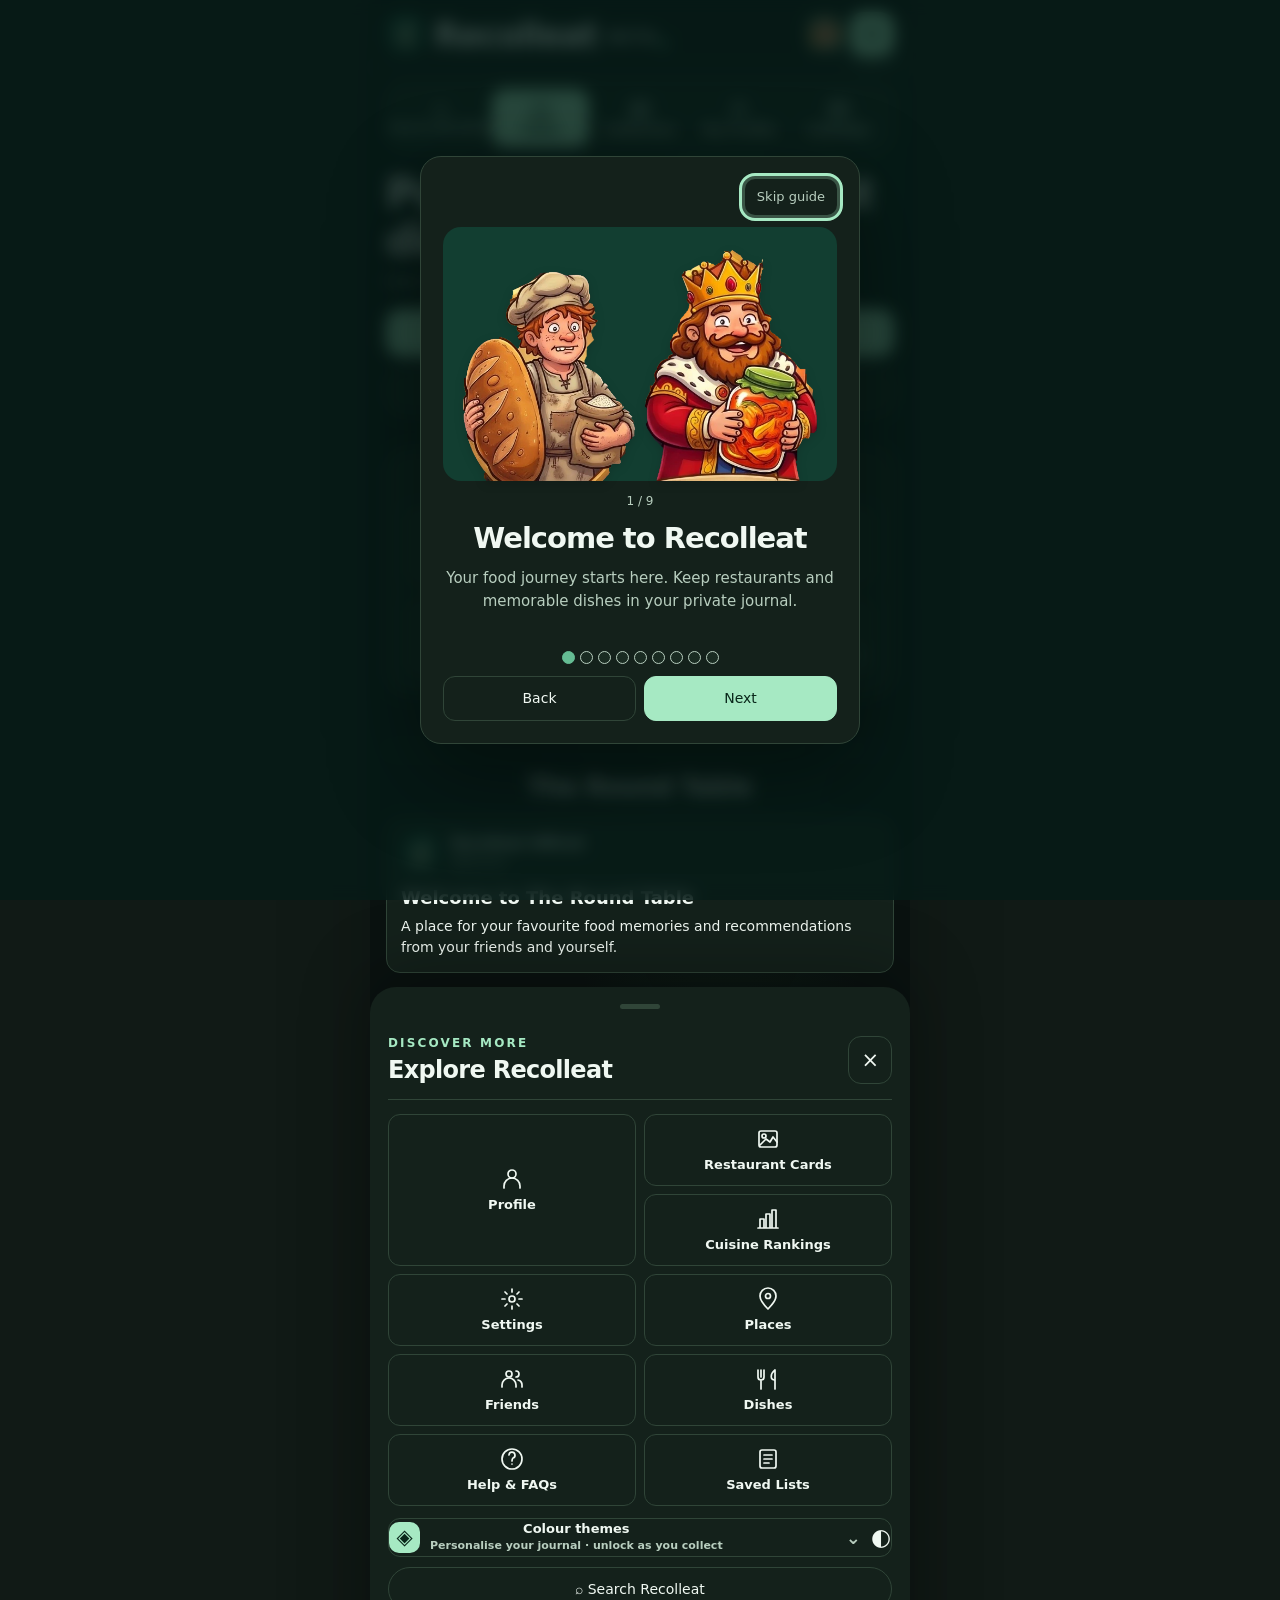
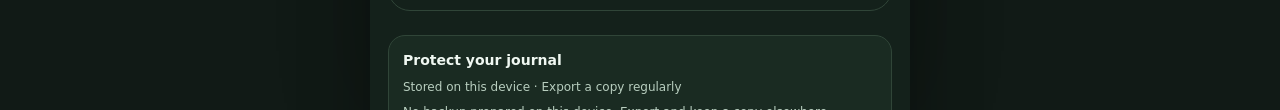
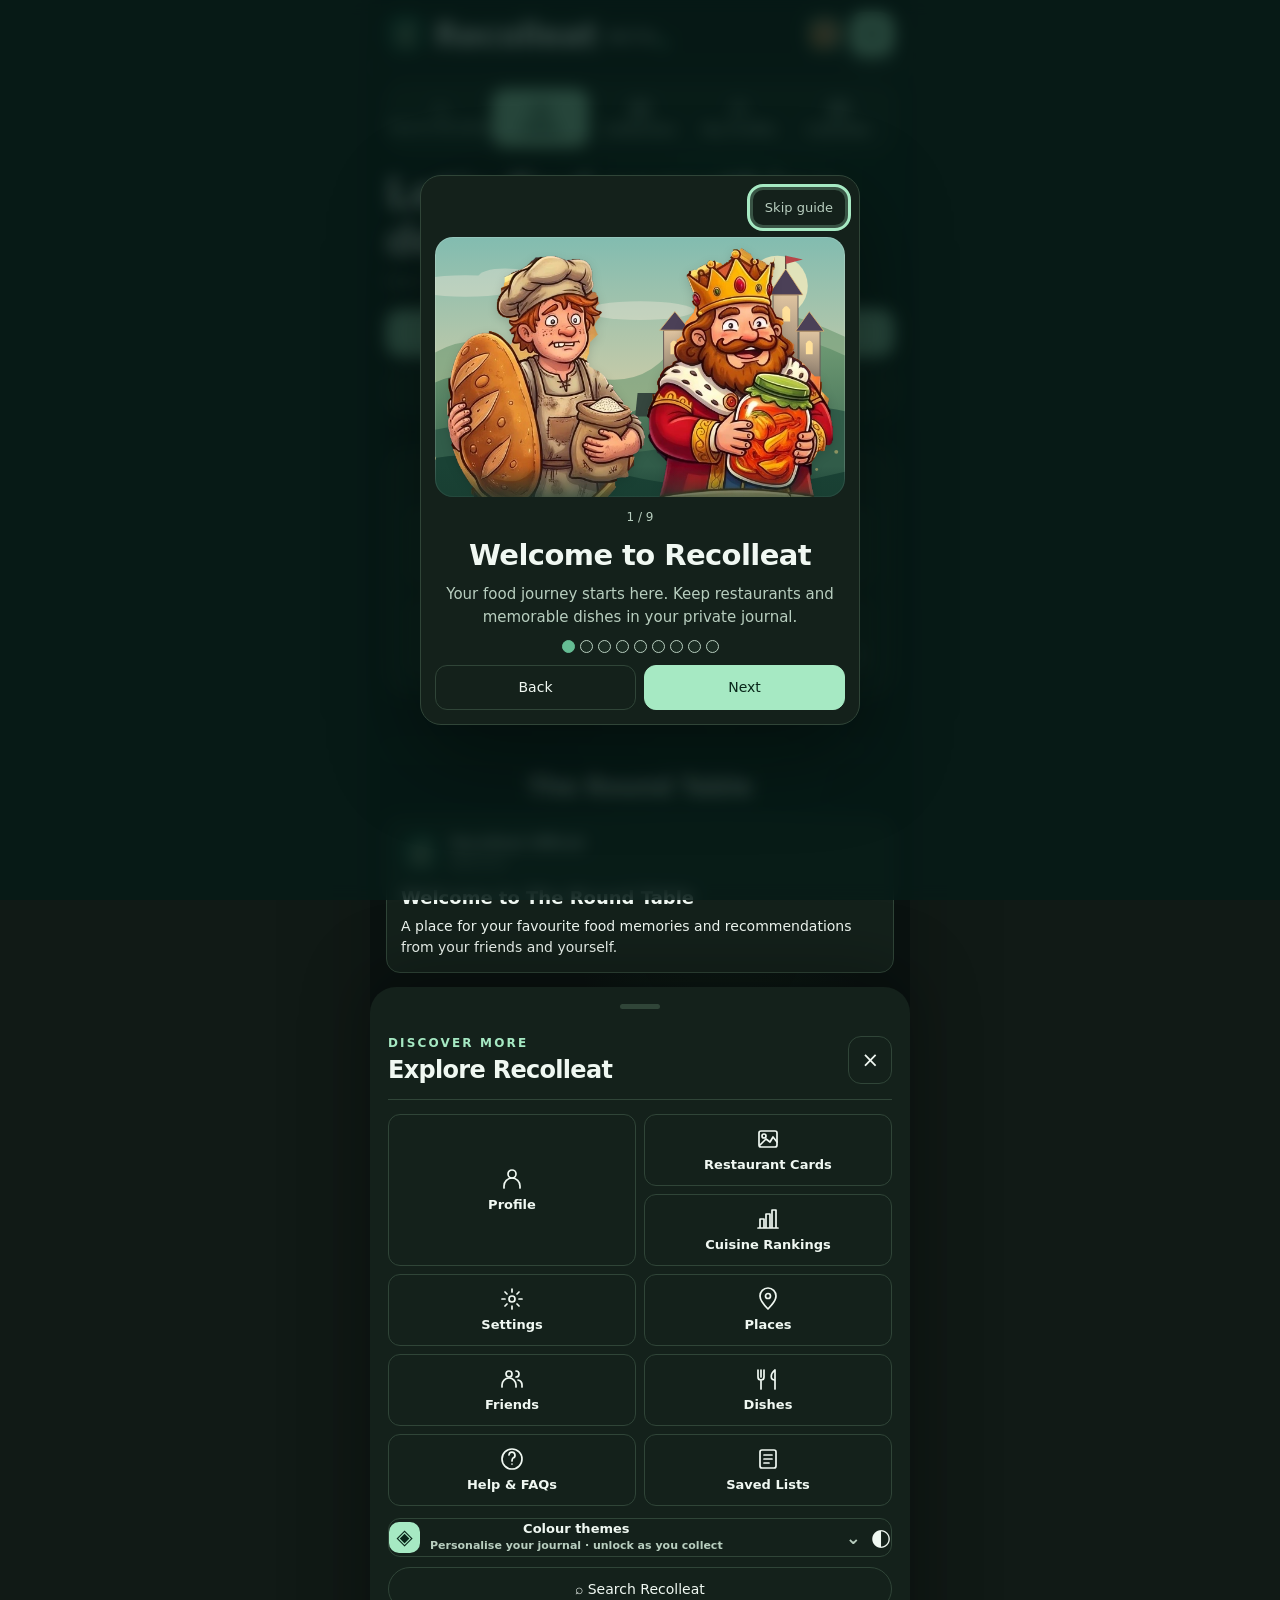
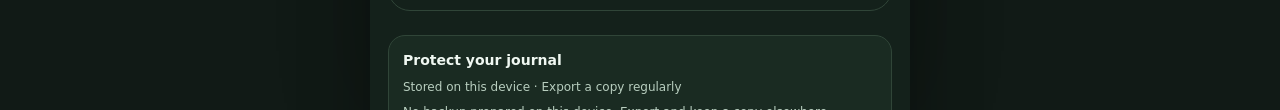
